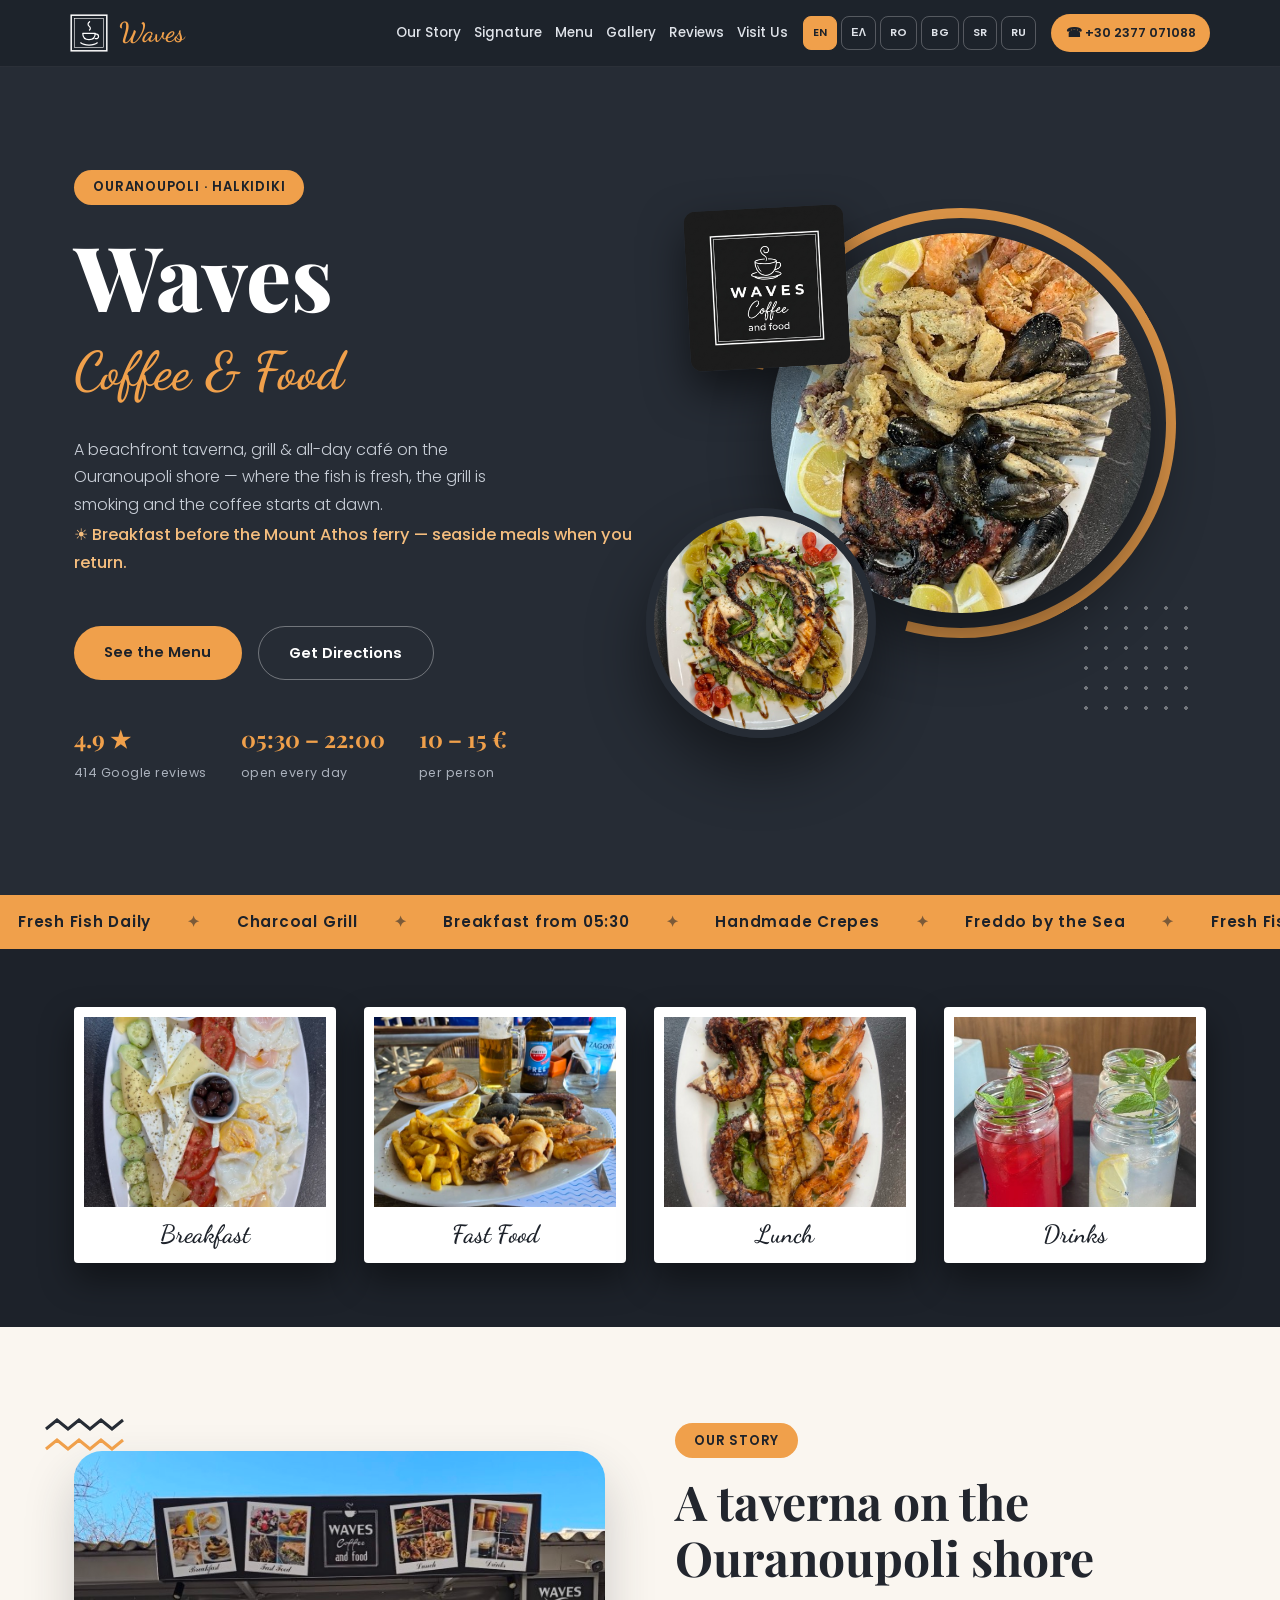
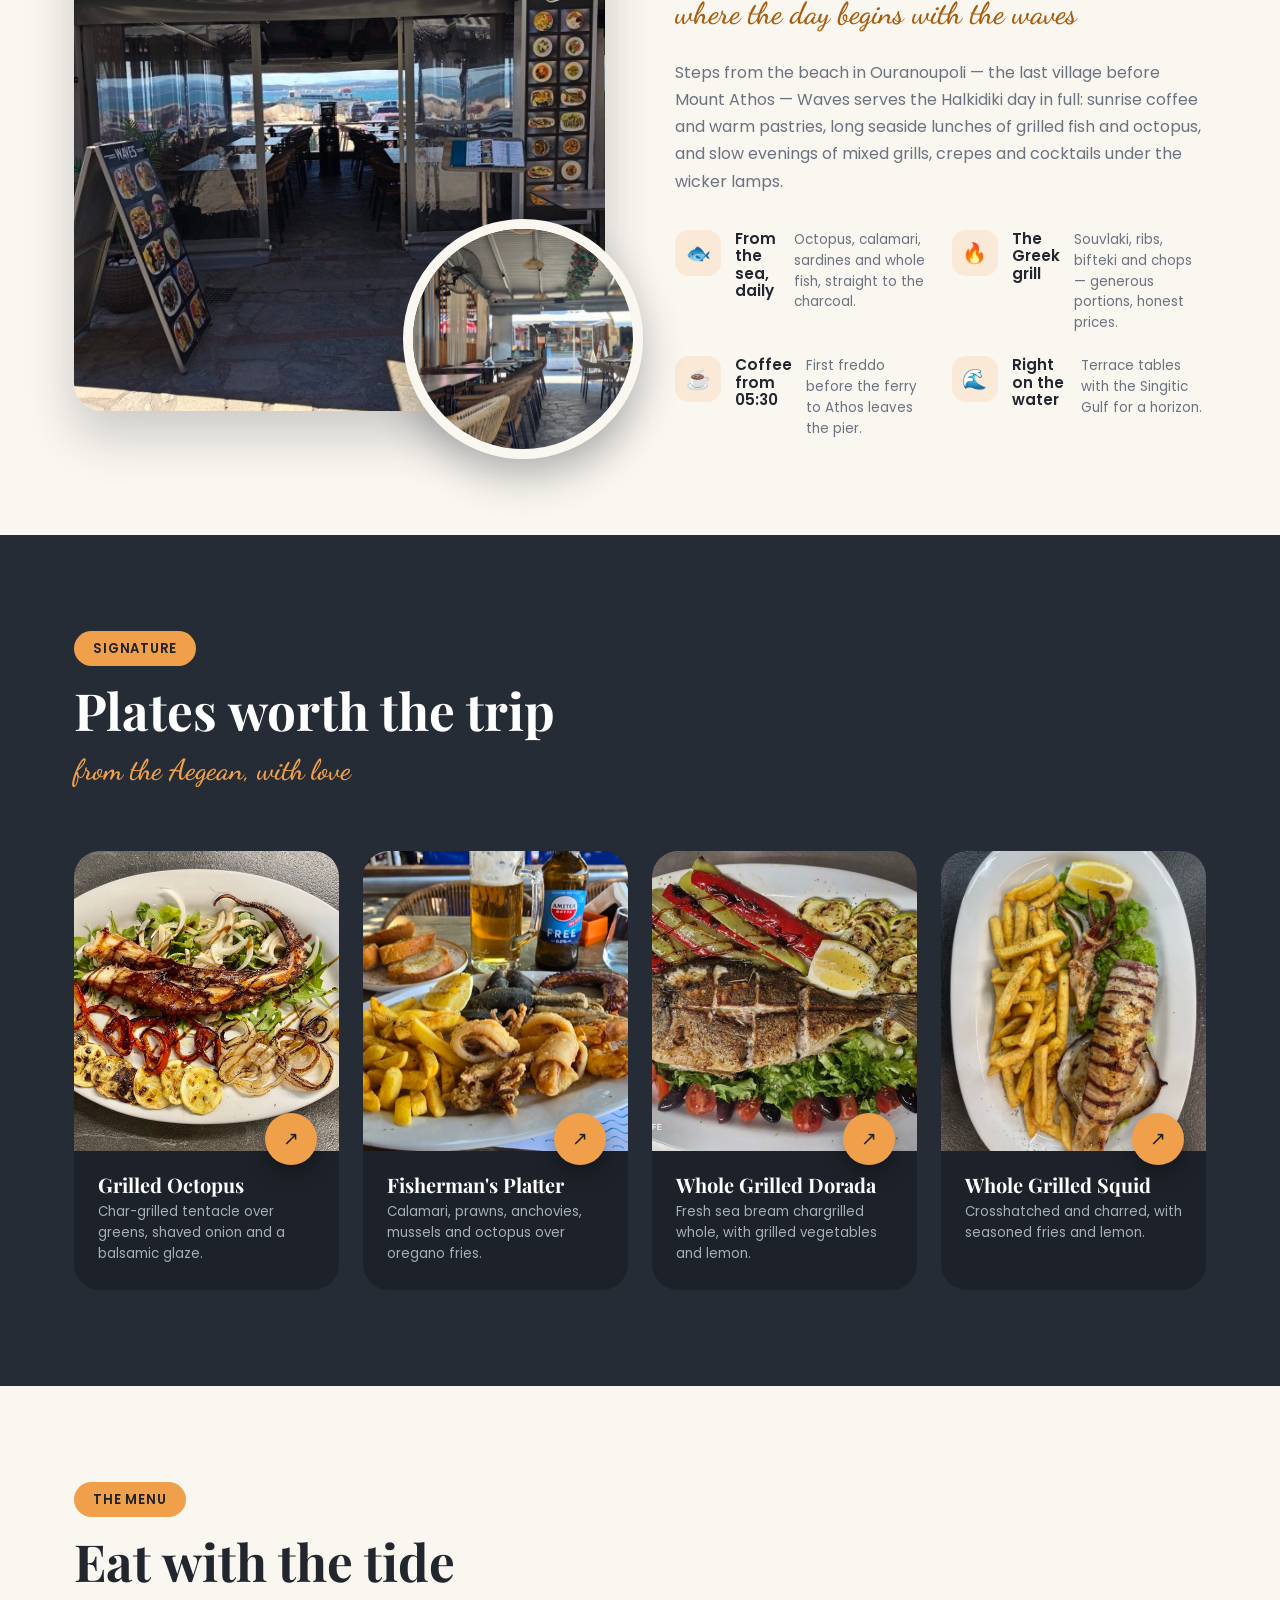
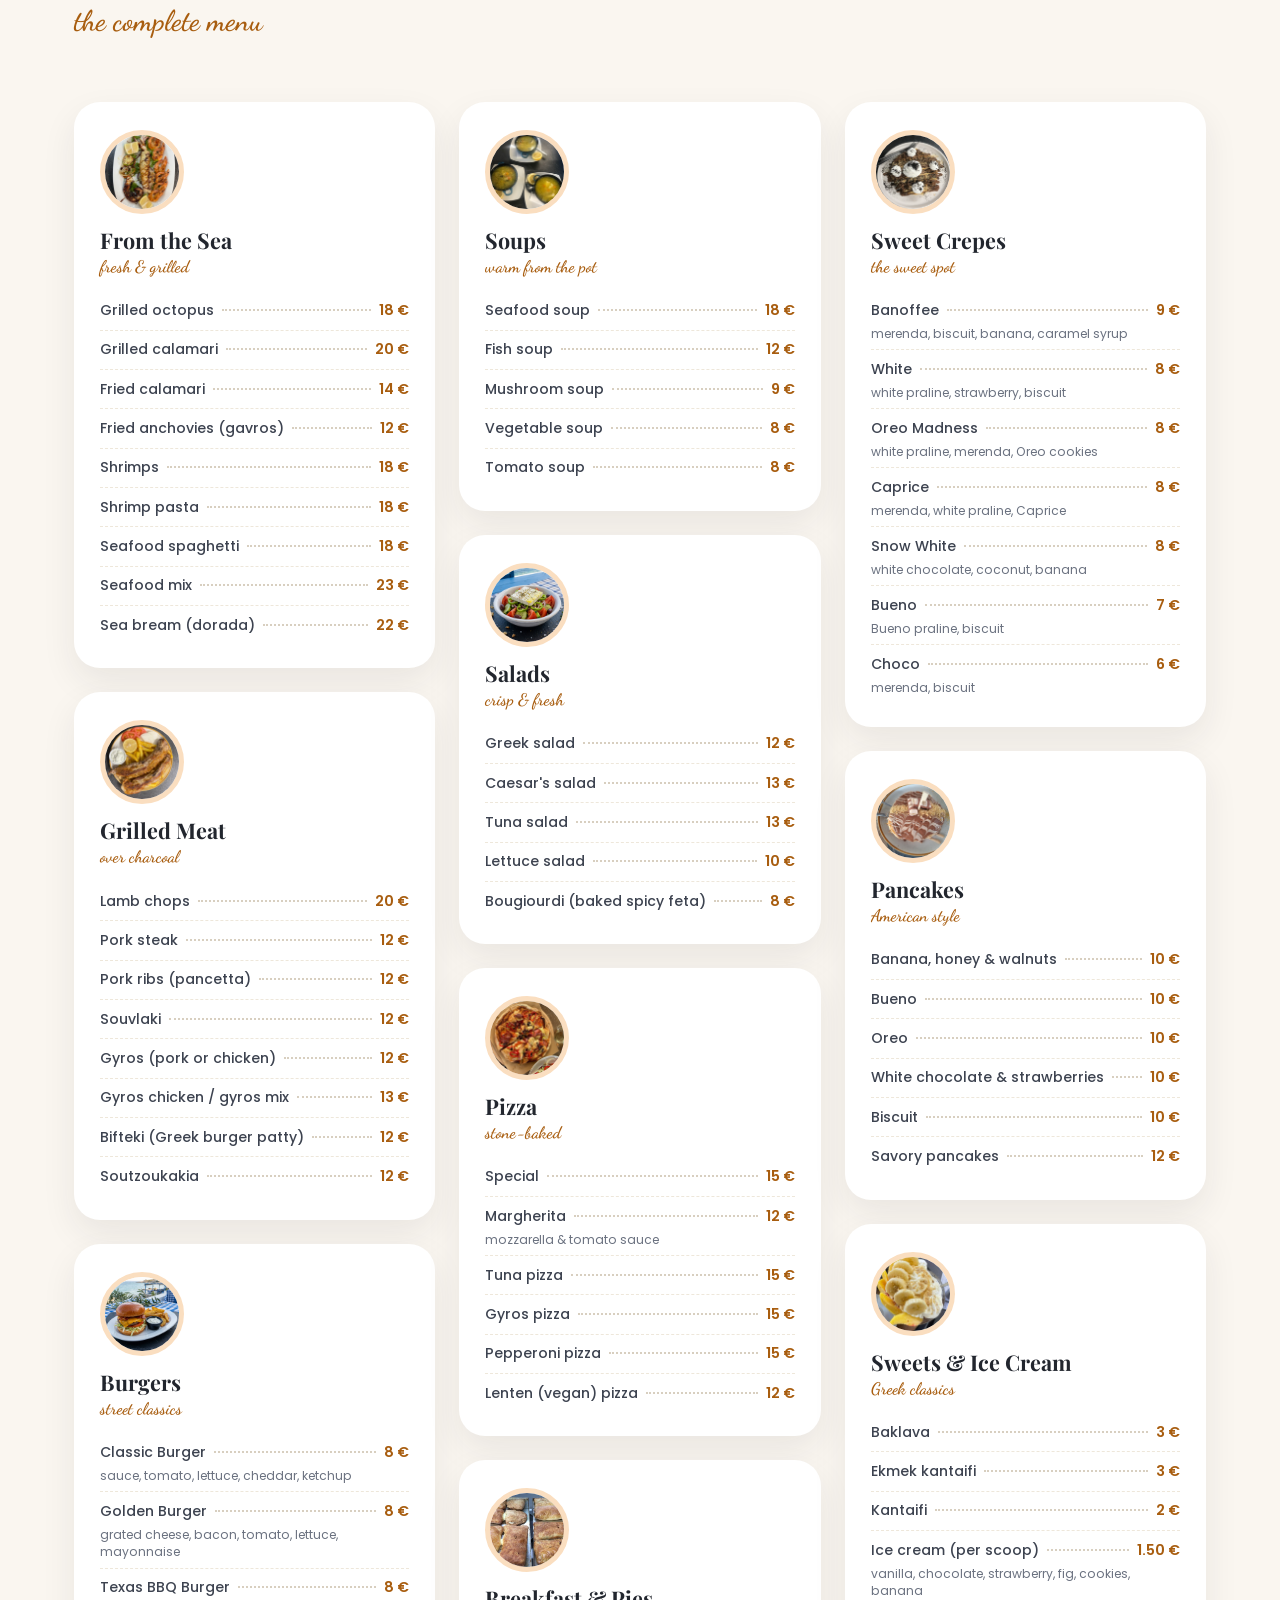
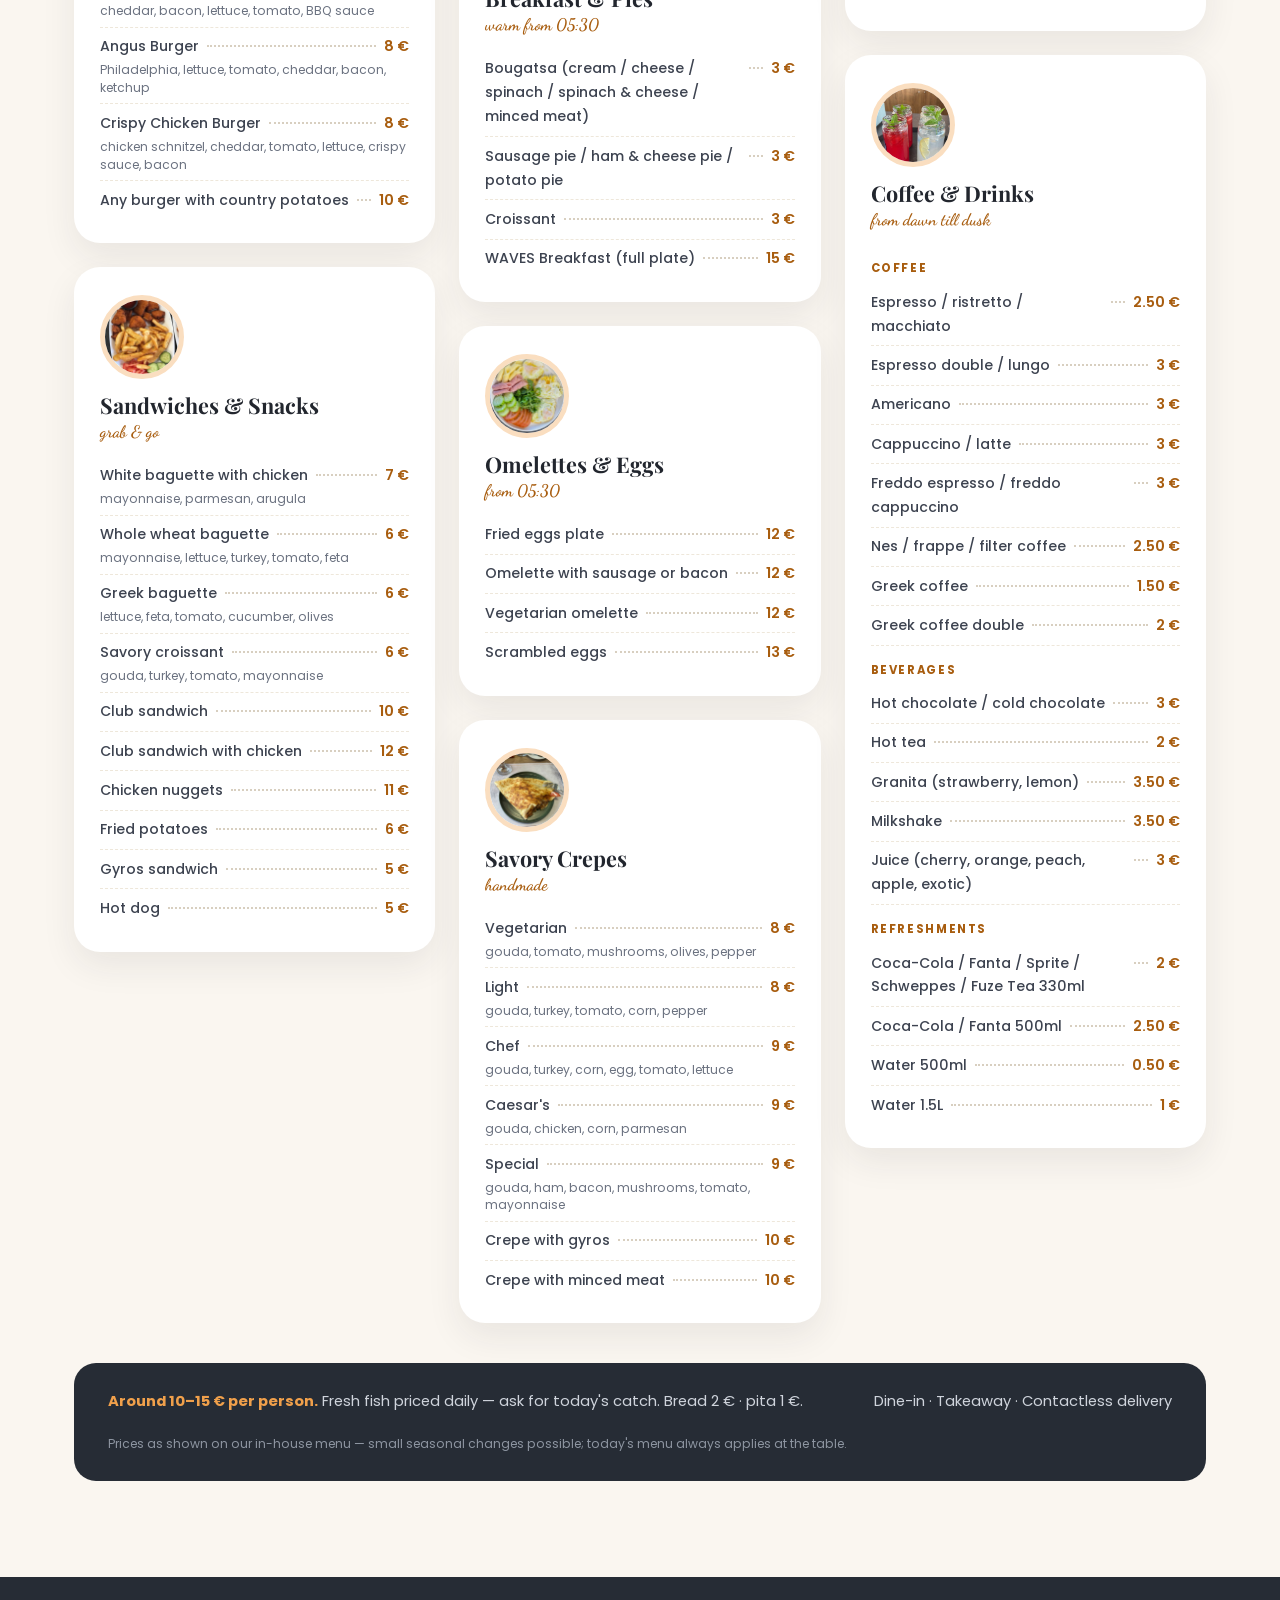
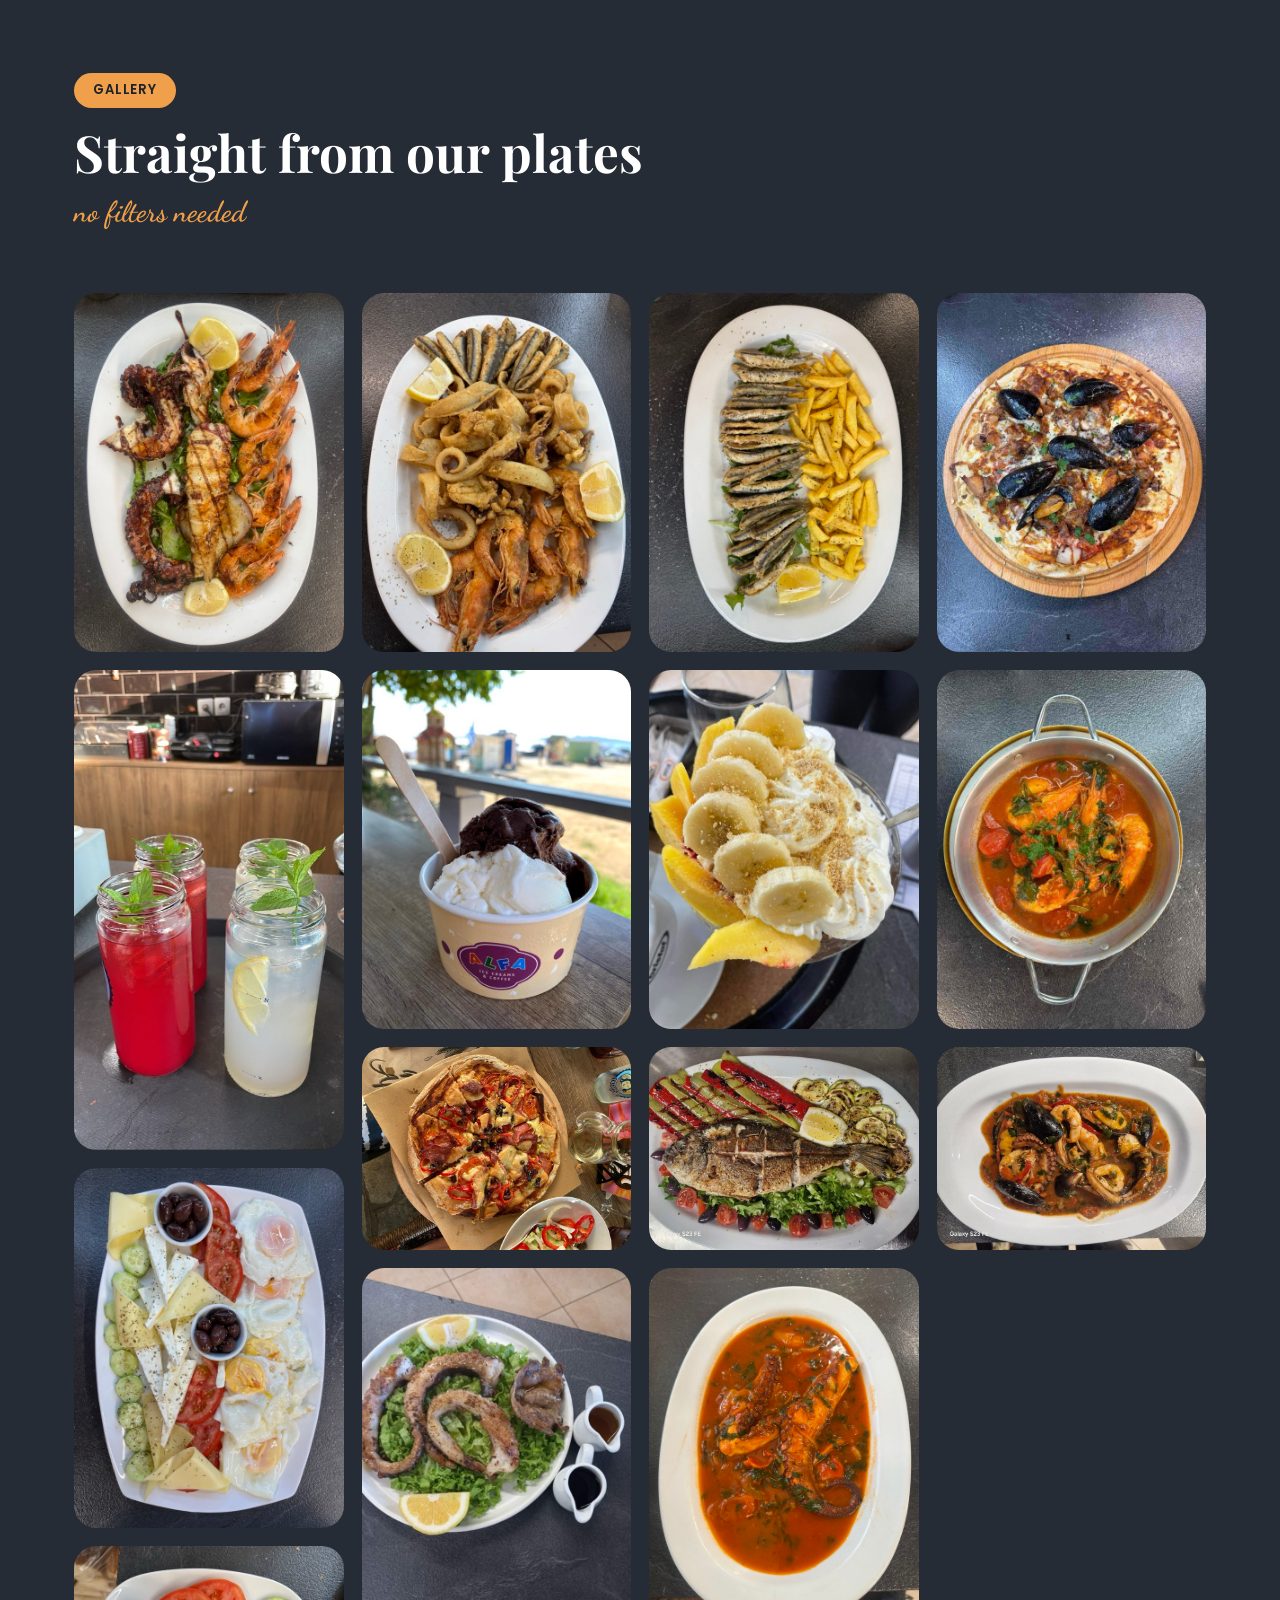
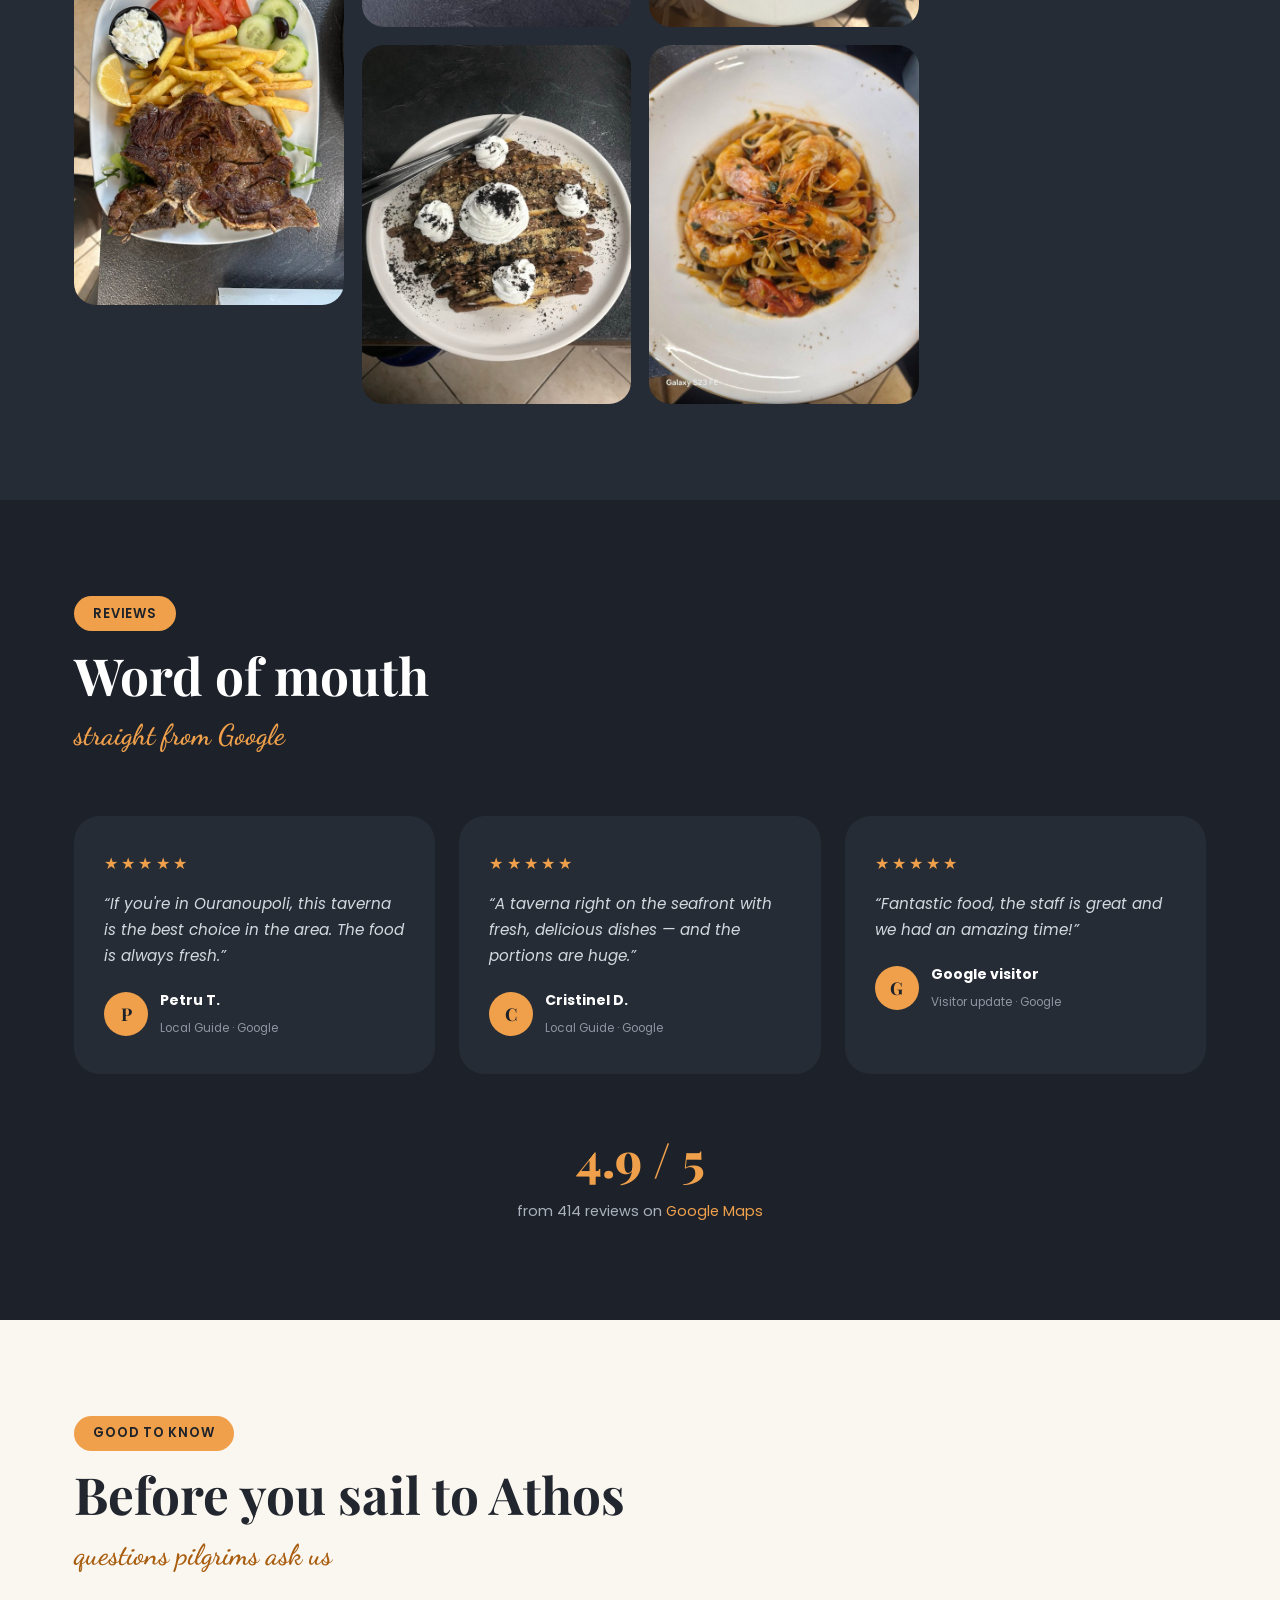
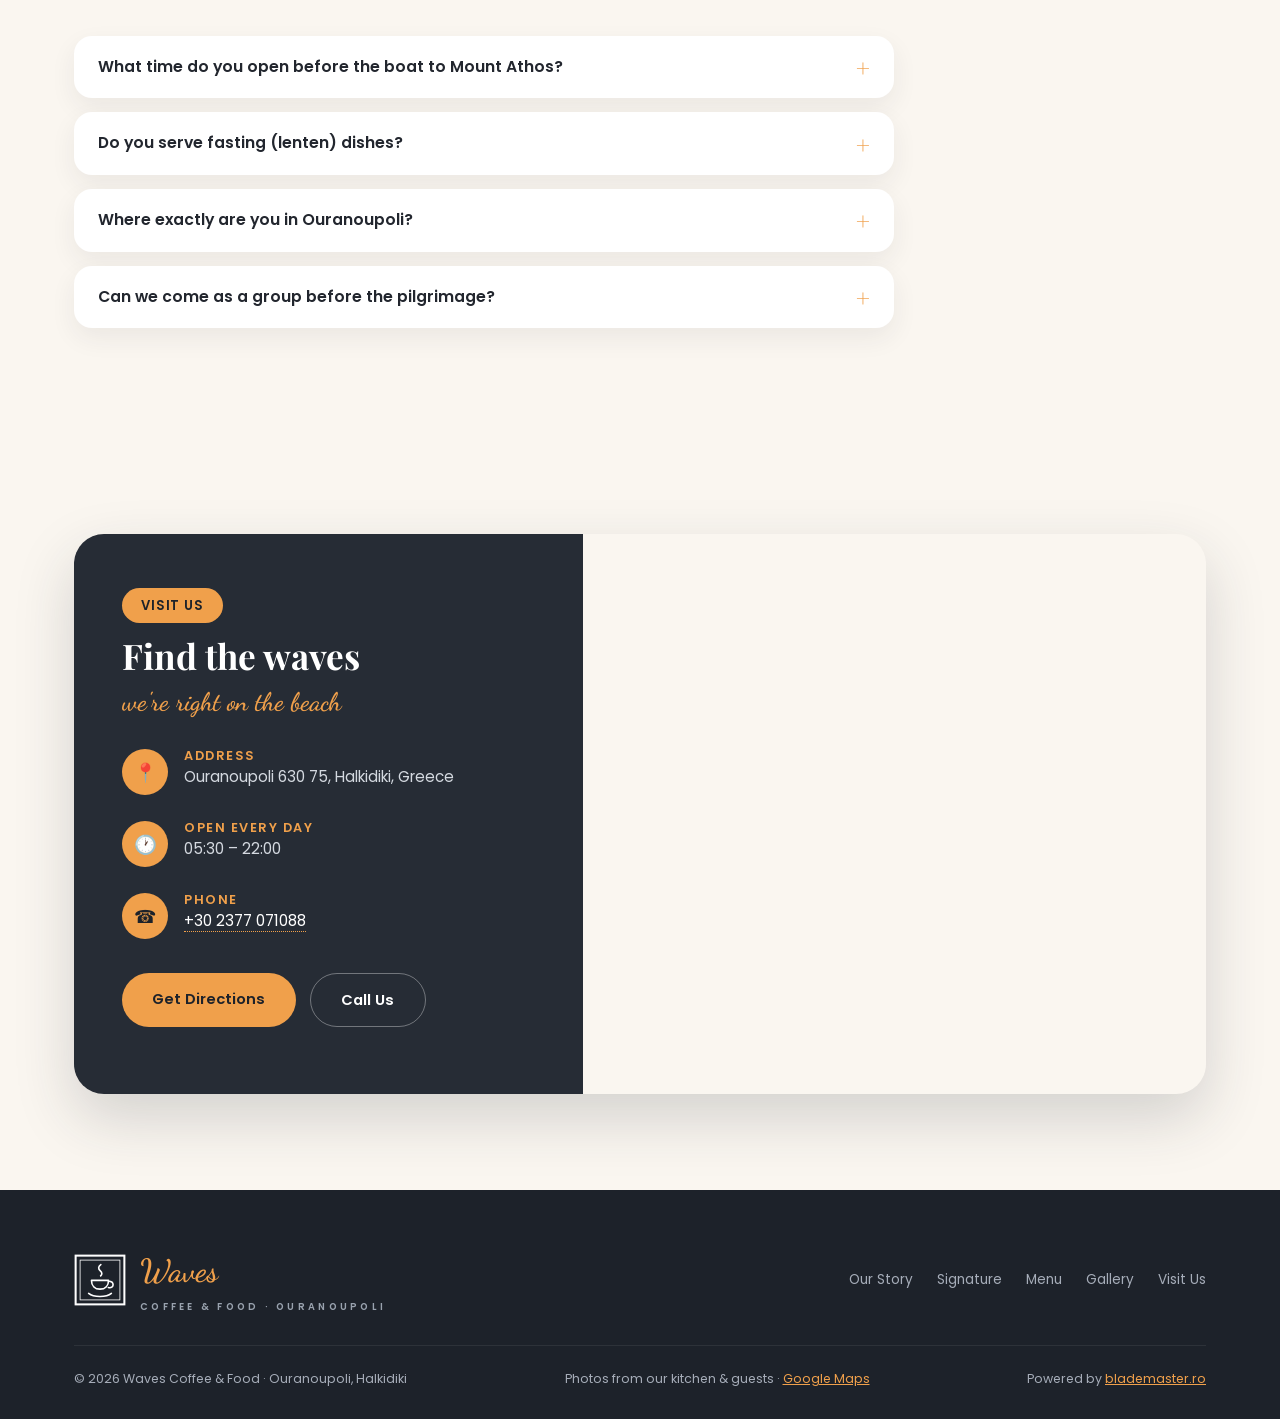
==== index.html @ 925ded1e "Every menu category now has a photo Real photos from the kitchen for Soups (clay pots), Breakfast & " ====
<!DOCTYPE html>
<html lang="en">
<head>
<meta charset="UTF-8">
<meta name="viewport" content="width=device-width, initial-scale=1.0">
<title>Waves Coffee &amp; Food — Ouranoupoli Restaurant by Mount Athos</title>
<meta name="description" id="meta-desc" content="Beachfront taverna &amp; café in Ouranoupoli, by the Mount Athos ferry. Fresh seafood, Greek grill, breakfast from 05:30. 4.9★ on Google.">
<link rel="canonical" id="canon" href="https://waveshalkidiki.vercel.app/">
<link rel="alternate" hreflang="en" href="https://waveshalkidiki.vercel.app/">
<link rel="alternate" hreflang="el" href="https://waveshalkidiki.vercel.app/el/">
<link rel="alternate" hreflang="ro" href="https://waveshalkidiki.vercel.app/ro/">
<link rel="alternate" hreflang="bg" href="https://waveshalkidiki.vercel.app/bg/">
<link rel="alternate" hreflang="sr-Latn" href="https://waveshalkidiki.vercel.app/sr/">
<link rel="alternate" hreflang="ru" href="https://waveshalkidiki.vercel.app/ru/">
<link rel="alternate" hreflang="x-default" href="https://waveshalkidiki.vercel.app/">
<meta property="og:title" id="og-title" content="Waves Coffee &amp; Food — Ouranoupoli Restaurant by Mount Athos">
<meta property="og:description" id="og-desc" content="Beachfront taverna &amp; café in Ouranoupoli, by the Mount Athos ferry. Fresh seafood, Greek grill, breakfast from 05:30. 4.9★ on Google.">
<meta property="og:image" content="https://waveshalkidiki.vercel.app/images/og-1200x630.jpg">
<meta property="og:image:width" content="1200">
<meta property="og:image:height" content="630">
<meta property="og:image:alt" content="Mixed seafood platter at Waves Coffee & Food">
<meta property="og:url" id="og-url" content="https://waveshalkidiki.vercel.app/">
<meta property="og:type" content="restaurant.restaurant">
<meta property="og:site_name" content="Waves Coffee &amp; Food">
<meta property="og:locale" id="og-locale" content="en_US">
<meta name="twitter:card" content="summary_large_image">
<meta name="theme-color" content="#262C35">
<link rel="icon" type="image/png" href="/favicon.png">
<link rel="apple-touch-icon" href="/apple-touch-icon.png">
<link rel="icon" type="image/svg+xml" href="data:image/svg+xml,%3Csvg xmlns='http://www.w3.org/2000/svg' viewBox='0 0 64 64'%3E%3Crect width='64' height='64' rx='12' fill='%23262C35'/%3E%3Crect x='6' y='6' width='52' height='52' fill='none' stroke='white' stroke-width='2.5'/%3E%3Cpath d='M33 15c-3 2.4-3 5-.6 7.2 2.2 1.9 2.2 3.9.4 5.8' stroke='white' stroke-width='2' fill='none' stroke-linecap='round'/%3E%3Cpath d='M22 32.5h20c0 6.5-4.2 10.3-10 10.3s-10-3.8-10-10.3z' fill='none' stroke='white' stroke-width='2'/%3E%3Cpath d='M42 33.5c3.4 0 5.3 1.7 5.3 4s-2 4.4-5.5 3.4' fill='none' stroke='white' stroke-width='2' stroke-linecap='round'/%3E%3Cpath d='M19 47.5c3 2.4 8.3 3.6 13 3.6s10-1.2 13-3.6' fill='none' stroke='white' stroke-width='2' stroke-linecap='round'/%3E%3C/svg%3E">
<link rel="preconnect" href="https://fonts.googleapis.com">
<link rel="preconnect" href="https://fonts.gstatic.com" crossorigin>
<link rel="preload" as="style" href="https://fonts.googleapis.com/css2?family=Playfair+Display:wght@600;700;800&family=Dancing+Script:wght@600;700&family=Poppins:wght@300;400;500;600;700&display=swap">
<link rel="stylesheet" href="https://fonts.googleapis.com/css2?family=Playfair+Display:wght@600;700;800&family=Dancing+Script:wght@600;700&family=Poppins:wght@300;400;500;600;700&display=swap" media="print" onload="this.media='all'">
<noscript><link rel="stylesheet" href="https://fonts.googleapis.com/css2?family=Playfair+Display:wght@600;700;800&family=Dancing+Script:wght@600;700&family=Poppins:wght@300;400;500;600;700&display=swap"></noscript>
<script type="application/ld+json" id="ld-restaurant">
{
  "@context": "https://schema.org",
  "@type": "Restaurant",
  "@id": "https://waveshalkidiki.vercel.app/#restaurant",
  "name": "Waves Coffee & Food",
  "url": "https://waveshalkidiki.vercel.app/",
  "image": "https://waveshalkidiki.vercel.app/images/facade.jpg",
  "servesCuisine": ["Greek", "Seafood", "Grill", "Café"],
  "priceRange": "€10–15",
  "telephone": "+302377071088",
  "address": {
    "@type": "PostalAddress",
    "addressLocality": "Ouranoupoli",
    "postalCode": "630 75",
    "addressRegion": "Halkidiki",
    "addressCountry": "GR"
  },
  "geo": { "@type": "GeoCoordinates", "latitude": 40.3255019, "longitude": 23.9797725 },
  "openingHoursSpecification": [{
    "@type": "OpeningHoursSpecification",
    "dayOfWeek": ["Monday","Tuesday","Wednesday","Thursday","Friday","Saturday","Sunday"],
    "opens": "05:30",
    "closes": "22:00"
  }],
  "hasMenu": "https://waveshalkidiki.vercel.app/#menu",
  "acceptsReservations": true,
  "sameAs": ["https://maps.app.goo.gl/TWM8Gz17om45NjVWA"]
}
</script>
<script type="application/ld+json" id="ld-faq">
{
  "@context": "https://schema.org",
  "@type": "FAQPage",
  "mainEntity": [
    {"@type":"Question","name":"What time do you open before the boat to Mount Athos?","acceptedAnswer":{"@type":"Answer","text":"We open at 05:30, every single day — coffee, warm pastries and a full breakfast before the first ferry leaves Ouranoupoli."}},
    {"@type":"Question","name":"Do you serve fasting (lenten) dishes?","acceptedAnswer":{"@type":"Answer","text":"Yes. Alongside fresh seafood, the menu includes lenten options — fasting pizza, vegetable soups and salads. Ask us for today's fasting dishes."}},
    {"@type":"Question","name":"Where exactly are you in Ouranoupoli?","acceptedAnswer":{"@type":"Answer","text":"Right on the beach, a short walk from the port where the boats leave for Mount Athos. Look for the Waves sign on the seafront."}},
    {"@type":"Question","name":"Can we come as a group before the pilgrimage?","acceptedAnswer":{"@type":"Answer","text":"Of course — call +30 2377 071088 and the table will be ready before your boat departs."}}
  ]
}
</script>
<style>
:root{
  --charcoal:#262C35;
  --charcoal-deep:#1D222A;
  --orange:#F0A04B;
  --orange-soft:#F5BE7E;
  --orange-deep:#A85D0F;
  --cream:#FAF6F0;
  --white:#FFFFFF;
  --ink:#22262E;
  --muted:#6B7280;
  --serif:'Playfair Display',serif;
  --script:'Dancing Script',cursive;
  --sans:'Poppins',sans-serif;
}
*{margin:0;padding:0;box-sizing:border-box}
html{scroll-behavior:smooth;scroll-padding-top:92px}
@media(prefers-reduced-motion:reduce){
  html{scroll-behavior:auto}
  .strip-track{animation:none!important}
  .reveal{opacity:1!important;transform:none!important;transition:none!important}
  .sig-card,.menu-card,.gal img,.btn{transition:none!important}
}
:focus-visible{outline:3px solid var(--orange);outline-offset:2px;border-radius:4px}
.sr-only{position:absolute;width:1px;height:1px;padding:0;margin:-1px;overflow:hidden;clip:rect(0 0 0 0);white-space:nowrap;border:0}
/* WCAG contrast on light backgrounds */
.fm-row .pr{color:var(--orange-deep)}
.fm-card .script,#menu .sec-head .script,#faq .sec-head .script,#story .script{color:var(--orange-deep)}
body{font-family:var(--sans);color:var(--ink);background:var(--cream);line-height:1.7;font-size:16px}
img{max-width:100%;display:block}
a{text-decoration:none;color:inherit}
h1,h2,h3{font-family:var(--serif);line-height:1.15}
.wrap{max-width:1180px;margin:0 auto;padding:0 24px}
.script{font-family:var(--script);color:var(--orange);font-weight:600}
.pill{display:inline-block;background:var(--orange);color:var(--charcoal-deep);font-weight:600;font-size:.82rem;letter-spacing:.06em;padding:.4rem 1.2rem;border-radius:999px}
.sec{padding:96px 0}
.sec-head{max-width:640px;margin-bottom:56px}
.sec-head h2{font-size:clamp(2.1rem,4.5vw,3.2rem);font-weight:700;margin:.9rem 0 .4rem}
.sec-head .script{font-size:clamp(1.5rem,3vw,2.1rem)}
.sec-head p{color:var(--muted)}
.reveal{opacity:0;transform:translateY(26px);transition:opacity .7s ease,transform .7s ease}
.reveal.on{opacity:1;transform:none}

/* ---------- nav ---------- */
nav{position:fixed;inset:0 0 auto 0;z-index:50;background:rgba(29,34,42,.86);backdrop-filter:blur(12px);border-bottom:1px solid rgba(255,255,255,.06)}
.nav-in{max-width:1180px;margin:0 auto;padding:14px 20px;display:flex;align-items:center;gap:15px}
.logo{display:flex;align-items:center;gap:11px;color:#fff}
.logo .badge{flex:none}
.logo .script{font-size:1.7rem;line-height:1}
.logo small{display:none}
.nav-links{display:flex;gap:13px;margin-left:auto}
.nav-links a{color:#dfe3e9;font-size:.84rem;font-weight:500;transition:color .2s}
.nav-links a:hover{color:var(--orange)}
.lang-sw{display:flex;gap:4px;flex-wrap:wrap}
.lang-sw-more{display:none}
.lang-sw button{background:none;border:1px solid rgba(255,255,255,.25);color:#dfe3e9;font:600 .68rem var(--sans);letter-spacing:.03em;padding:.5rem .55rem;border-radius:8px;cursor:pointer;transition:all .2s}
.lang-sw button:hover{border-color:var(--orange);color:var(--orange)}
.lang-sw button.on{background:var(--orange);color:var(--charcoal-deep);border-color:var(--orange)}
.nav-call{background:var(--orange);color:var(--charcoal-deep);font-weight:600;font-size:.8rem;padding:.5rem .9rem;border-radius:999px;white-space:nowrap;transition:background .2s}
.nav-call:hover{background:var(--orange-soft)}
.burger{display:none;background:none;border:0;cursor:pointer;padding:6px}
.burger span{display:block;width:24px;height:2px;background:#fff;margin:5px 0;border-radius:2px}

/* ---------- hero ---------- */
.hero{background:var(--charcoal);color:#fff;position:relative;overflow:hidden;padding:170px 0 110px}
.hero-in{display:grid;grid-template-columns:1.05fr .95fr;gap:48px;align-items:center}
.hero .kicker{background:var(--orange);color:var(--charcoal-deep)}
.hero h1{font-size:clamp(3.4rem,8vw,5.6rem);font-weight:800;color:#fff;margin:1.1rem 0 0}
.hero .script-line{font-size:clamp(2.1rem,4.5vw,3.3rem);margin:.1rem 0 1.2rem}
.hero p.lead{color:#c9cfd8;max-width:460px;font-weight:300}
.hero-cta{display:flex;gap:16px;margin:2rem 0 2.4rem;flex-wrap:wrap}
.btn{display:inline-block;padding:.85rem 1.9rem;border-radius:999px;font-weight:600;font-size:.92rem;transition:transform .2s,background .2s}
.btn:hover{transform:translateY(-2px)}
.btn-orange{background:var(--orange);color:var(--charcoal-deep)}
.btn-orange:hover{background:var(--orange-soft)}
.btn-ghost{border:1.5px solid rgba(255,255,255,.35);color:#fff}
.btn-ghost:hover{border-color:var(--orange);color:var(--orange)}
.hero-stats{display:flex;gap:34px;flex-wrap:wrap}
.hero-stats div strong{display:block;font-family:var(--serif);font-size:1.45rem;color:var(--orange)}
.hero-stats div span{font-size:.78rem;color:#aab1bc;letter-spacing:.04em}
.hero-art{position:relative;height:560px}
.ring{position:absolute;border-radius:50%;border:10px solid var(--orange)}
.ring-1{width:430px;height:430px;top:10px;right:30px;border-color:rgba(240,160,75,.9);border-left-color:transparent;transform:rotate(-30deg)}
.circle-img{position:absolute;border-radius:50%;overflow:hidden;box-shadow:0 30px 60px rgba(0,0,0,.45)}
.circle-img img{width:100%;height:100%;object-fit:cover}
.ci-1{width:380px;height:380px;top:35px;right:55px}
.ci-2{width:230px;height:230px;bottom:20px;right:330px;border:8px solid var(--charcoal)}
.signboard{position:absolute;left:-4px;top:10px;width:160px;height:auto;border-radius:12px;box-shadow:0 20px 44px rgba(0,0,0,.55);transform:rotate(-3deg)}
.dots{position:absolute;width:120px;height:120px;background-image:radial-gradient(rgba(255,255,255,.35) 2px,transparent 2px);background-size:20px 20px;right:10px;bottom:40px}

/* ---------- polaroid band (like the physical signboard) ---------- */
.polas{background:var(--charcoal-deep);padding:58px 0 64px}
.pol-row{display:grid;grid-template-columns:repeat(4,1fr);gap:28px}
.pol{background:#fff;padding:10px 10px 4px;border-radius:4px;box-shadow:0 16px 34px rgba(0,0,0,.45);transform:rotate(var(--r,0deg));transition:transform .3s;margin:0}
.pol:hover{transform:rotate(0deg) scale(1.04)}
.pol img{width:100%;height:190px;object-fit:cover;display:block}
.pol figcaption{text-align:center;font-family:var(--script);color:#1D222A;font-size:1.55rem;font-weight:600;padding:6px 0 4px}

/* ---------- marquee ---------- */
.strip{background:var(--orange);color:var(--charcoal-deep);overflow:hidden;padding:14px 0}
.strip-track{display:flex;gap:0;width:max-content;animation:slide 30s linear infinite}
.strip span{font-weight:600;font-size:.95rem;letter-spacing:.05em;white-space:nowrap;padding:0 18px}
.strip .sep{opacity:.55}
@keyframes slide{to{transform:translateX(-50%)}}

/* ---------- story ---------- */
.story-grid{display:grid;grid-template-columns:1fr 1fr;gap:70px;align-items:center}
.story-art{position:relative}
.story-art .main{border-radius:28px;overflow:hidden;box-shadow:0 24px 50px rgba(38,44,53,.22)}
.story-art .main img{width:100%;height:560px;object-fit:cover}
.story-art .float{position:absolute;right:-38px;bottom:-48px;width:240px;height:240px;border-radius:50%;overflow:hidden;border:10px solid var(--cream);box-shadow:0 18px 40px rgba(38,44,53,.3)}
.story-art .float img{width:100%;height:100%;object-fit:cover}
.zig{position:absolute;top:-34px;left:-30px}
.feat{display:grid;grid-template-columns:1fr 1fr;gap:22px;margin-top:2.2rem}
.feat div{display:flex;gap:14px;align-items:flex-start}
.feat .ic{flex:none;width:46px;height:46px;border-radius:14px;background:rgba(240,160,75,.16);display:grid;place-items:center;font-size:1.25rem}
.feat h3{font-family:var(--sans);font-size:.95rem;font-weight:600}
.feat p{font-size:.84rem;color:var(--muted);line-height:1.55}

/* ---------- signature ---------- */
.dark{background:var(--charcoal);color:#fff}
.dark .sec-head p{color:#aab1bc}
.sig-grid{display:grid;grid-template-columns:repeat(4,1fr);gap:24px}
.sig-card{background:var(--charcoal-deep);border-radius:26px;overflow:hidden;position:relative;transition:transform .3s}
.sig-card:hover{transform:translateY(-8px)}
.sig-card img{height:300px;width:100%;object-fit:cover}
.sig-body{padding:22px 24px 26px}
.sig-body h3{font-size:1.25rem;color:#fff;margin-bottom:.4rem}
.sig-body p{font-size:.83rem;color:#a7aeb9;line-height:1.55}
.sig-arrow{position:absolute;top:262px;right:22px;width:52px;height:52px;border-radius:50%;background:var(--orange);display:grid;place-items:center;color:var(--charcoal-deep);font-size:1.2rem;box-shadow:0 8px 20px rgba(0,0,0,.35)}

/* ---------- menu ---------- */
.menu-grid{display:grid;grid-template-columns:repeat(4,1fr);gap:24px}
.menu-card{background:#fff;border-radius:26px;padding:30px 26px;box-shadow:0 14px 34px rgba(38,44,53,.08);transition:transform .3s}
.menu-card:hover{transform:translateY(-6px)}
.menu-card .mc-img{width:96px;height:96px;border-radius:50%;overflow:hidden;border:5px solid rgba(240,160,75,.35);margin-bottom:18px}
.menu-card .mc-img img{width:100%;height:100%;object-fit:cover}
.menu-card h3{font-size:1.3rem;margin-bottom:2px}
.menu-card .script{font-size:1.05rem;display:block;margin-bottom:14px}
.menu-card ul{list-style:none}
.menu-card li{font-size:.86rem;padding:.42rem 0;border-bottom:1px dashed #e8e0d4;display:flex;justify-content:space-between;gap:10px;color:#3d4350}
.menu-card li:last-child{border-bottom:0}
.menu-card li b{font-weight:600;color:var(--orange);white-space:nowrap}
.menu-note{margin-top:40px;background:var(--charcoal);color:#fff;border-radius:22px;padding:26px 34px;display:flex;justify-content:space-between;align-items:center;gap:20px;flex-wrap:wrap}
.menu-note p{font-size:.92rem;color:#cfd4dc}
.menu-note p b{color:var(--orange)}
.menu-note .fine{font-size:.76rem;color:#8d95a1;width:100%}

/* ---------- full menu ---------- */
.fullmenu{columns:3;column-gap:24px}
.fm-card{background:#fff;border-radius:26px;padding:28px 26px 24px;box-shadow:0 14px 34px rgba(38,44,53,.08);break-inside:avoid;margin:0 0 24px}
.fm-card .mc-img{width:84px;height:84px;border-radius:50%;overflow:hidden;border:5px solid rgba(240,160,75,.35);margin-bottom:14px}
.fm-card .mc-img img{width:100%;height:100%;object-fit:cover}
.fm-card h3{font-size:1.35rem;margin-bottom:0}
.fm-t{all:unset;box-sizing:border-box;font:inherit;color:inherit;width:100%;display:flex;justify-content:space-between;align-items:center;gap:10px}
.fm-t:focus-visible{outline:3px solid var(--orange-deep);outline-offset:2px;border-radius:4px}
.fm-card .script{font-size:1.05rem;display:block;margin-bottom:10px}
.fm-card ul{list-style:none}
.fm-card li{padding:.42rem 0;border-bottom:1px dashed #eee7da}
.fm-card li:last-child{border-bottom:0}
.fm-row{display:flex;align-items:baseline;gap:8px}
.fm-row .nm{font-size:.88rem;color:#3d4350;font-weight:500}
.fm-row .ld{flex:1;border-bottom:2px dotted #d8cfc0;transform:translateY(-4px);min-width:14px}
.fm-row .pr{font-weight:600;color:var(--orange-deep);font-size:.9rem;white-space:nowrap}
.fm-desc{font-size:.76rem;color:var(--muted);line-height:1.45;margin-top:2px}
li.fm-hdr{font-family:var(--sans);font-size:.72rem;font-weight:700;letter-spacing:.14em;text-transform:uppercase;color:var(--orange-deep);padding:.95rem 0 .25rem;border-bottom:0}

/* ---------- gallery ---------- */
.gal{columns:4;column-gap:18px}
.gal figure{margin:0 0 18px;border-radius:22px;overflow:hidden;position:relative;break-inside:avoid}
.gal img{width:100%;height:auto;transition:transform .5s}
.gal figure:hover img{transform:scale(1.05)}
.gal figcaption{position:absolute;inset:auto 0 0 0;padding:30px 16px 12px;font-size:.78rem;font-weight:500;color:#fff;background:linear-gradient(transparent,rgba(29,34,42,.85));opacity:0;transition:opacity .3s}
.gal figure:hover figcaption{opacity:1}

/* ---------- reviews ---------- */
.rev-grid{display:grid;grid-template-columns:repeat(3,1fr);gap:24px}
.rev-card{background:var(--charcoal);border-radius:26px;padding:34px 30px;position:relative}
.rev-card .stars{color:var(--orange);letter-spacing:.2em;font-size:1rem;margin-bottom:14px}
.rev-card p{font-size:.95rem;color:#d4d9e0;font-style:italic;margin-bottom:20px}
.rev-card footer{display:flex;align-items:center;gap:12px}
.rev-card .avatar{width:44px;height:44px;border-radius:50%;background:var(--orange);color:var(--charcoal-deep);display:grid;place-items:center;font-weight:700;font-family:var(--serif);font-size:1.1rem}
.rev-card footer b{display:block;font-size:.88rem;color:#fff}
.rev-card footer span{font-size:.74rem;color:#8d95a1}
.rev-badge{margin-top:44px;text-align:center}
.rev-badge .big{font-family:var(--serif);font-size:3rem;color:var(--orange);font-weight:800}
.rev-badge p{color:#aab1bc;font-size:.9rem}

/* ---------- visit ---------- */
.visit-grid{display:grid;grid-template-columns:.9fr 1.1fr;gap:0;border-radius:30px;overflow:hidden;box-shadow:0 24px 60px rgba(38,44,53,.18)}
.visit-info{background:var(--charcoal);color:#fff;padding:54px 48px}
.visit-info h2{color:#fff;font-size:2.2rem;margin:.8rem 0 .2rem}
.visit-info .script{font-size:1.6rem}
.v-row{display:flex;gap:16px;align-items:flex-start;margin-top:26px}
.v-row .ic{flex:none;width:46px;height:46px;border-radius:50%;background:var(--orange);color:var(--charcoal-deep);display:grid;place-items:center;font-size:1.15rem}
.v-row h3{font-family:var(--sans);font-size:.8rem;letter-spacing:.12em;color:var(--orange);font-weight:600;text-transform:uppercase}
.v-row p{color:#d4d9e0;font-size:.95rem}
.v-row a{color:#fff;border-bottom:1px dotted var(--orange)}
.visit-cta{display:flex;gap:14px;margin-top:34px;flex-wrap:wrap}
.visit-map iframe{width:100%;height:100%;min-height:560px;border:0;display:block;filter:saturate(.9)}

/* ---------- footer ---------- */
footer.site{background:var(--charcoal-deep);color:#a6adb9;padding:54px 0 30px}
.foot-grid{display:flex;justify-content:space-between;gap:30px;align-items:center;flex-wrap:wrap;border-bottom:1px solid rgba(255,255,255,.07);padding-bottom:30px;margin-bottom:22px}
.foot-logo .script{font-size:2rem}
.foot-logo small{display:block;font-size:.6rem;letter-spacing:.34em;color:#99a2ae;font-weight:600}
.foot-nav{display:flex;gap:24px;flex-wrap:wrap}
.foot-nav a{font-size:.85rem;transition:color .2s}
.foot-nav a:hover{color:var(--orange)}
.foot-base{display:flex;justify-content:space-between;gap:16px;flex-wrap:wrap;font-size:.78rem}
.foot-base a{color:var(--orange);text-decoration:underline}

/* ---------- faq ---------- */
.faq-list{max-width:820px}
.faq-list details{background:#fff;border-radius:18px;box-shadow:0 10px 26px rgba(38,44,53,.07);margin-bottom:14px;overflow:hidden}
.faq-list summary{cursor:pointer;list-style:none;display:flex;justify-content:space-between;align-items:center;gap:16px;padding:18px 24px;font-weight:600;font-size:.98rem}
.faq-list summary::-webkit-details-marker{display:none}
.faq-list summary::after{content:'+';font-family:var(--serif);font-size:1.5rem;color:var(--orange);flex:none;line-height:1}
.faq-list details[open] summary::after{content:'–'}
.faq-list details p{padding:0 24px 20px;color:var(--muted);font-size:.92rem}
.hero .tagline{display:inline-block;margin:.2rem 0 1.1rem;font-weight:500;color:var(--orange-soft);font-size:1.02rem}

/* ---------- responsive ---------- */
@media(max-width:1020px){
  .hero-in{grid-template-columns:1fr}
  .hero-art{width:100%;height:480px;max-width:520px;margin:0 auto}
  .ring-1{width:360px;height:360px;right:20px}
  .ci-1{width:320px;height:320px;right:40px}
  .ci-2{width:190px;height:190px;right:290px}
  .sig-grid,.menu-grid{grid-template-columns:repeat(2,1fr)}
  .fullmenu{columns:2}
  .gal{columns:3}
  .story-grid{grid-template-columns:1fr;gap:80px}
  .story-art .float{right:0}
  .pol-row{grid-template-columns:repeat(2,1fr)}
  .rev-grid{grid-template-columns:1fr;max-width:560px;margin:0 auto}
  .visit-grid{grid-template-columns:1fr}
  .visit-map iframe{min-height:380px}
}
@media(max-width:1180px){
  .nav-links,.nav-call{display:none}
  .burger{display:block;padding:12px}
  nav.open .nav-links{display:flex;position:absolute;top:100%;left:0;right:0;background:var(--charcoal-deep);flex-direction:column;padding:18px 24px;gap:16px}
  .lang-sw{margin-left:auto}
}
@media(max-width:640px){
  .sec{padding:64px 0}
  .fm-t{cursor:pointer}
  .fm-t::after{content:'+';font-family:var(--serif);color:var(--orange-deep);font-size:1.5rem;line-height:1;flex:none}
  .fm-card.open .fm-t::after{content:'–'}
  .fm-card ul{display:none}
  .fm-card.open ul{display:block}
  .nav-in{gap:12px}
  .logo small{display:none}
  .lang-sw{margin-left:auto}
  .nav-in > .lang-sw button{display:none}
  .nav-in > .lang-sw button[data-lang="en"],.nav-in > .lang-sw button[data-lang="ro"]{display:inline-block}
  nav.open .nav-links .lang-sw-more{display:flex;flex-wrap:wrap;margin-top:6px}
  .hero{padding-top:130px}
  .hero-art{height:400px;max-width:340px}
  .ring-1{width:280px;height:280px;top:0;left:50%;right:auto;margin-left:-140px}
  .ci-1{width:250px;height:250px;top:20px;left:50%;right:auto;margin-left:-125px}
  .ci-2{width:150px;height:150px;right:auto;left:6px;bottom:6px}
  .signboard{left:auto;right:0;top:auto;bottom:14px;width:112px}
  .pol-row{gap:14px}
  .pol img{height:128px}
  .pol figcaption{font-size:1.2rem}
  .dots{display:none}
  .sig-grid,.menu-grid,.feat{grid-template-columns:1fr}
  .fullmenu{columns:1}
  .gal{columns:2;column-gap:12px}
  .story-art .float{right:-6px;width:180px;height:180px}
  .visit-info{padding:40px 28px}
}
</style>
</head>
<body>

<nav id="nav">
  <div class="nav-in">
    <a class="logo" href="#top">
      <svg class="badge" width="38" height="38" viewBox="0 0 64 64" fill="none" aria-hidden="true">
        <rect x="2" y="2" width="60" height="60" stroke="#fff" stroke-width="2.5"/>
        <rect x="7.5" y="7.5" width="49" height="49" stroke="#fff" stroke-width="1"/>
        <path d="M33 13c-3.4 2.6-3.4 5.4-.6 7.8 2.4 2 2.4 4.2.4 6.2" stroke="#fff" stroke-width="2" stroke-linecap="round"/>
        <path d="M21.5 32.5h21c0 6.8-4.4 10.8-10.5 10.8s-10.5-4-10.5-10.8z" stroke="#fff" stroke-width="2" stroke-linejoin="round"/>
        <path d="M42.5 33.5c3.6 0 5.6 1.8 5.6 4.2s-2.2 4.6-5.8 3.6" stroke="#fff" stroke-width="2" stroke-linecap="round"/>
        <path d="M18 48.5c3.2 2.6 8.8 3.8 14 3.8s10.8-1.2 14-3.8" stroke="#fff" stroke-width="2" stroke-linecap="round"/>
      </svg>
      <span class="script">Waves</span>
      <small>COFFEE &amp; FOOD</small>
    </a>
    <div class="nav-links" id="navlinks">
      <a href="#story" data-i18n="nav_story">Our Story</a>
      <a href="#signature" data-i18n="nav_sig">Signature</a>
      <a href="#menu" data-i18n="nav_menu">Menu</a>
      <a href="#gallery" data-i18n="nav_gal">Gallery</a>
      <a href="#reviews" data-i18n="nav_rev">Reviews</a>
      <a href="#visit" data-i18n="nav_visit">Visit Us</a>
      <div class="lang-sw lang-sw-more" role="group" aria-label="More languages">
        <button data-lang="el" aria-pressed="false">ΕΛ</button>
        <button data-lang="bg" aria-pressed="false">BG</button>
        <button data-lang="sr" aria-pressed="false">SR</button>
        <button data-lang="ru" aria-pressed="false">RU</button>
      </div>
    </div>
    <div class="lang-sw" id="langsw" role="group" aria-label="Language">
      <button data-lang="en" aria-pressed="false">EN</button>
      <button data-lang="el" aria-pressed="false">ΕΛ</button>
      <button data-lang="ro" aria-pressed="false">RO</button>
      <button data-lang="bg" aria-pressed="false">BG</button>
      <button data-lang="sr" aria-pressed="false">SR</button>
      <button data-lang="ru" aria-pressed="false">RU</button>
    </div>
    <a class="nav-call" href="tel:+302377071088">☎ +30 2377 071088</a>
    <button class="burger" id="burger" aria-label="Menu" aria-expanded="false" aria-controls="navlinks"><span></span><span></span><span></span></button>
  </div>
</nav>

<header class="hero" id="top">
  <div class="wrap hero-in">
    <div>
      <span class="pill kicker" data-i18n="kicker">OURANOUPOLI · HALKIDIKI</span>
      <h1>Waves<span class="sr-only" data-i18n="h1_tail"> — Coffee &amp; Food, beachfront restaurant in Ouranoupoli, near Mount Athos</span></h1>
      <div class="script script-line">Coffee &amp; Food</div>
      <p class="lead" data-i18n="lead">A beachfront taverna, grill &amp; all-day café on the Ouranoupoli shore — where the fish is fresh, the grill is smoking and the coffee starts at dawn.</p>
      <span class="tagline" data-i18n="tagline">☀ Breakfast before the Mount Athos ferry — seaside meals when you return.</span>
      <div class="hero-cta">
        <a class="btn btn-orange" href="#menu" data-i18n="cta_menu">See the Menu</a>
        <a class="btn btn-ghost" href="https://maps.app.goo.gl/TWM8Gz17om45NjVWA" target="_blank" rel="noopener" data-i18n="cta_dir">Get Directions</a>
      </div>
      <div class="hero-stats">
        <div><strong>4.9 ★</strong><span data-i18n="st_rev">414 Google reviews</span></div>
        <div><strong>05:30 – 22:00</strong><span data-i18n="st_open">open every day</span></div>
        <div><strong>10 – 15 €</strong><span data-i18n="st_pp">per person</span></div>
      </div>
    </div>
    <div class="hero-art">
      <div class="ring ring-1"></div>
      <div class="circle-img ci-1"><img src="/images/seafood-platter-800.jpg" srcset="/images/seafood-platter-800.jpg 600w" sizes="380px" width="600" height="800" fetchpriority="high" alt="Mixed seafood platter — shrimp, calamari, mussels and grilled octopus"></div>
      <div class="circle-img ci-2"><img src="/images/octopus-balsamic-800.jpg" sizes="230px" width="600" height="800" alt="Char-grilled octopus with balsamic glaze"></div>
      <img class="signboard" src="/images/brand/waves-sign.png" alt="Waves Coffee and Food — the signboard logo" width="600" height="600" loading="lazy">
      <div class="dots"></div>
    </div>
  </div>
</header>

<div class="strip" aria-hidden="true">
  <div class="strip-track" id="strip-track"><span>Fresh Fish Daily</span><span class="sep">✦</span><span>Charcoal Grill</span><span class="sep">✦</span><span>Breakfast from 05:30</span><span class="sep">✦</span><span>Handmade Crepes</span><span class="sep">✦</span><span>Freddo by the Sea</span><span class="sep">✦</span><span>Fresh Fish Daily</span><span class="sep">✦</span><span>Charcoal Grill</span><span class="sep">✦</span><span>Breakfast from 05:30</span><span class="sep">✦</span><span>Handmade Crepes</span><span class="sep">✦</span><span>Freddo by the Sea</span><span class="sep">✦</span></div>
</div>

<main>

<section class="polas" aria-label="Breakfast, fast food, lunch and drinks at Waves">
  <div class="wrap pol-row">
    <figure class="pol reveal" style="--r:-3.5deg"><img src="/images/greek-breakfast-800.jpg" alt="Greek breakfast plate" width="600" height="800" loading="lazy"><figcaption>Breakfast</figcaption></figure>
    <figure class="pol reveal" style="--r:2.5deg"><img src="/images/fried-platter-800.jpg" alt="Fried seafood platter" width="800" height="450" loading="lazy"><figcaption>Fast Food</figcaption></figure>
    <figure class="pol reveal" style="--r:-2deg"><img src="/images/grill-platter-800.jpg" alt="Grilled seafood platter" width="600" height="800" loading="lazy"><figcaption>Lunch</figcaption></figure>
    <figure class="pol reveal" style="--r:3deg"><img src="/images/coolers-800.jpg" alt="House coolers and lemonade" width="450" height="800" loading="lazy"><figcaption>Drinks</figcaption></figure>
  </div>
</section>

<section class="sec" id="story">
  <div class="wrap story-grid">
    <div class="story-art reveal">
      <svg class="zig" width="90" height="40" viewBox="0 0 90 40" fill="none"><path d="M2 12l11-9 11 9 11-9 11 9 11-9 11 9 11-9" stroke="#262C35" stroke-width="3"/><path d="M2 32l11-9 11 9 11-9 11 9 11-9 11 9 11-9" stroke="#F0A04B" stroke-width="3"/></svg>
      <div class="main"><img src="/images/facade.jpg" srcset="/images/facade-800.jpg 800w" sizes="(max-width:1020px) 100vw, 560px" width="1200" height="1600" alt="Waves Coffee & Food facade with the sea framed through the terrace" loading="lazy"></div>
      <div class="float"><img src="/images/interior-800.jpg" srcset="/images/interior-800.jpg 800w" sizes="240px" width="800" height="450" alt="Covered terrace dining room with wicker lamps" loading="lazy"></div>
    </div>
    <div class="reveal">
      <span class="pill" data-i18n="story_pill">OUR STORY</span>
      <h2 style="font-size:clamp(2.1rem,4vw,3rem);margin:1rem 0 .2rem" data-i18n="story_h2">A taverna on the<br>Ouranoupoli shore</h2>
      <div class="script" style="font-size:1.9rem;margin-bottom:1.2rem" data-i18n="story_script">where the day begins with the waves</div>
      <p style="color:var(--muted)" data-i18n="story_p">Steps from the beach in Ouranoupoli — the last village before Mount Athos — Waves serves the Halkidiki day in full: sunrise coffee and warm pastries, long seaside lunches of grilled fish and octopus, and slow evenings of mixed grills, crepes and cocktails under the wicker lamps.</p>
      <div class="feat">
        <div><div class="ic">🐟</div><div><h3 data-i18n="f1_h">From the sea, daily</h3><p data-i18n="f1_p">Octopus, calamari, sardines and whole fish, straight to the charcoal.</p></div></div>
        <div><div class="ic">🔥</div><div><h3 data-i18n="f2_h">The Greek grill</h3><p data-i18n="f2_p">Souvlaki, ribs, bifteki and chops — generous portions, honest prices.</p></div></div>
        <div><div class="ic">☕</div><div><h3 data-i18n="f3_h">Coffee from 05:30</h3><p data-i18n="f3_p">First freddo before the ferry to Athos leaves the pier.</p></div></div>
        <div><div class="ic">🌊</div><div><h3 data-i18n="f4_h">Right on the water</h3><p data-i18n="f4_p">Terrace tables with the Singitic Gulf for a horizon.</p></div></div>
      </div>
    </div>
  </div>
</section>

<section class="sec dark" id="signature">
  <div class="wrap">
    <div class="sec-head reveal">
      <span class="pill" data-i18n="sig_pill">SIGNATURE</span>
      <h2 style="color:#fff" data-i18n="sig_h2">Plates worth the trip</h2>
      <div class="script" style="font-size:1.8rem" data-i18n="sig_script">from the Aegean, with love</div>
    </div>
    <div class="sig-grid">
      <article class="sig-card reveal"><img src="/images/octopus-grill-800.jpg" srcset="/images/octopus-grill-800.jpg 800w" sizes="(max-width:640px) 100vw, (max-width:1020px) 50vw, 280px" width="800" height="600" alt="Grilled octopus with balsamic" loading="lazy"><span class="sig-arrow">↗</span><div class="sig-body"><h3 data-i18n="s1_h">Grilled Octopus</h3><p data-i18n="s1_p">Char-grilled tentacle over greens, shaved onion and a balsamic glaze.</p></div></article>
      <article class="sig-card reveal"><img src="/images/fried-platter-800.jpg" srcset="/images/fried-platter-800.jpg 800w" sizes="(max-width:640px) 100vw, (max-width:1020px) 50vw, 280px" width="800" height="450" alt="Fried seafood platter" loading="lazy"><span class="sig-arrow">↗</span><div class="sig-body"><h3 data-i18n="s2_h">Fisherman's Platter</h3><p data-i18n="s2_p">Calamari, prawns, anchovies, mussels and octopus over oregano fries.</p></div></article>
      <article class="sig-card reveal"><img src="/images/dorada-platter-800.jpg" srcset="/images/dorada-platter-800.jpg 800w" sizes="(max-width:640px) 100vw, (max-width:1020px) 50vw, 280px" width="800" height="600" alt="Whole grilled dorada with grilled vegetables and lemon" loading="lazy"><span class="sig-arrow">↗</span><div class="sig-body"><h3 data-i18n="s3_h">Whole Grilled Dorada</h3><p data-i18n="s3_p">Fresh sea bream chargrilled whole, with grilled vegetables and lemon.</p></div></article>
      <article class="sig-card reveal"><img src="/images/grilled-squid-800.jpg" srcset="/images/grilled-squid-800.jpg 800w" sizes="(max-width:640px) 100vw, (max-width:1020px) 50vw, 280px" width="600" height="800" alt="Whole grilled squid with fries and lemon" loading="lazy"><span class="sig-arrow">↗</span><div class="sig-body"><h3 data-i18n="s4_h">Whole Grilled Squid</h3><p data-i18n="s4_p">Crosshatched and charred, with seasoned fries and lemon.</p></div></article>
    </div>
  </div>
</section>

<section class="sec" id="menu">
  <div class="wrap">
    <div class="sec-head reveal">
      <span class="pill" data-i18n="menu_pill">THE MENU</span>
      <h2 data-i18n="menu_h2">Eat with the tide</h2>
      <div class="script" style="font-size:1.8rem" data-i18n="menu_script">the complete menu</div>
    </div>
    <div class="fullmenu" id="fullmenu"><div class="fm-card"><div class="mc-img"><img src="/images/seafood-grill-800.jpg" alt="" loading="lazy"></div><h3><button type="button" class="fm-t" aria-expanded="true">From the Sea</button></h3><span class="script">fresh &amp; grilled</span><ul><li><div class="fm-row"><span class="nm">Grilled octopus</span><span class="ld"></span><span class="pr">18 €</span></div></li><li><div class="fm-row"><span class="nm">Grilled calamari</span><span class="ld"></span><span class="pr">20 €</span></div></li><li><div class="fm-row"><span class="nm">Fried calamari</span><span class="ld"></span><span class="pr">14 €</span></div></li><li><div class="fm-row"><span class="nm">Fried anchovies (gavros)</span><span class="ld"></span><span class="pr">12 €</span></div></li><li><div class="fm-row"><span class="nm">Shrimps</span><span class="ld"></span><span class="pr">18 €</span></div></li><li><div class="fm-row"><span class="nm">Shrimp pasta</span><span class="ld"></span><span class="pr">18 €</span></div></li><li><div class="fm-row"><span class="nm">Seafood spaghetti</span><span class="ld"></span><span class="pr">18 €</span></div></li><li><div class="fm-row"><span class="nm">Seafood mix</span><span class="ld"></span><span class="pr">23 €</span></div></li><li><div class="fm-row"><span class="nm">Sea bream (dorada)</span><span class="ld"></span><span class="pr">22 €</span></div></li></ul></div><div class="fm-card"><div class="mc-img"><img src="/images/pork-ribs-800.jpg" alt="" loading="lazy"></div><h3><button type="button" class="fm-t" aria-expanded="true">Grilled Meat</button></h3><span class="script">over charcoal</span><ul><li><div class="fm-row"><span class="nm">Lamb chops</span><span class="ld"></span><span class="pr">20 €</span></div></li><li><div class="fm-row"><span class="nm">Pork steak</span><span class="ld"></span><span class="pr">12 €</span></div></li><li><div class="fm-row"><span class="nm">Pork ribs (pancetta)</span><span class="ld"></span><span class="pr">12 €</span></div></li><li><div class="fm-row"><span class="nm">Souvlaki</span><span class="ld"></span><span class="pr">12 €</span></div></li><li><div class="fm-row"><span class="nm">Gyros (pork or chicken)</span><span class="ld"></span><span class="pr">12 €</span></div></li><li><div class="fm-row"><span class="nm">Gyros chicken / gyros mix</span><span class="ld"></span><span class="pr">13 €</span></div></li><li><div class="fm-row"><span class="nm">Bifteki (Greek burger patty)</span><span class="ld"></span><span class="pr">12 €</span></div></li><li><div class="fm-row"><span class="nm">Soutzoukakia</span><span class="ld"></span><span class="pr">12 €</span></div></li></ul></div><div class="fm-card"><div class="mc-img"><img src="/images/burger-classic-800.jpg" alt="" loading="lazy"></div><h3><button type="button" class="fm-t" aria-expanded="true">Burgers</button></h3><span class="script">street classics</span><ul><li><div class="fm-row"><span class="nm">Classic Burger</span><span class="ld"></span><span class="pr">8 €</span></div><div class="fm-desc">sauce, tomato, lettuce, cheddar, ketchup</div></li><li><div class="fm-row"><span class="nm">Golden Burger</span><span class="ld"></span><span class="pr">8 €</span></div><div class="fm-desc">grated cheese, bacon, tomato, lettuce, mayonnaise</div></li><li><div class="fm-row"><span class="nm">Texas BBQ Burger</span><span class="ld"></span><span class="pr">8 €</span></div><div class="fm-desc">cheddar, bacon, lettuce, tomato, BBQ sauce</div></li><li><div class="fm-row"><span class="nm">Angus Burger</span><span class="ld"></span><span class="pr">8 €</span></div><div class="fm-desc">Philadelphia, lettuce, tomato, cheddar, bacon, ketchup</div></li><li><div class="fm-row"><span class="nm">Crispy Chicken Burger</span><span class="ld"></span><span class="pr">8 €</span></div><div class="fm-desc">chicken schnitzel, cheddar, tomato, lettuce, crispy sauce, bacon</div></li><li><div class="fm-row"><span class="nm">Any burger with country potatoes</span><span class="ld"></span><span class="pr">10 €</span></div></li></ul></div><div class="fm-card"><div class="mc-img"><img src="/images/nuggets-800.jpg" alt="" loading="lazy"></div><h3><button type="button" class="fm-t" aria-expanded="true">Sandwiches &amp; Snacks</button></h3><span class="script">grab &amp; go</span><ul><li><div class="fm-row"><span class="nm">White baguette with chicken</span><span class="ld"></span><span class="pr">7 €</span></div><div class="fm-desc">mayonnaise, parmesan, arugula</div></li><li><div class="fm-row"><span class="nm">Whole wheat baguette</span><span class="ld"></span><span class="pr">6 €</span></div><div class="fm-desc">mayonnaise, lettuce, turkey, tomato, feta</div></li><li><div class="fm-row"><span class="nm">Greek baguette</span><span class="ld"></span><span class="pr">6 €</span></div><div class="fm-desc">lettuce, feta, tomato, cucumber, olives</div></li><li><div class="fm-row"><span class="nm">Savory croissant</span><span class="ld"></span><span class="pr">6 €</span></div><div class="fm-desc">gouda, turkey, tomato, mayonnaise</div></li><li><div class="fm-row"><span class="nm">Club sandwich</span><span class="ld"></span><span class="pr">10 €</span></div></li><li><div class="fm-row"><span class="nm">Club sandwich with chicken</span><span class="ld"></span><span class="pr">12 €</span></div></li><li><div class="fm-row"><span class="nm">Chicken nuggets</span><span class="ld"></span><span class="pr">11 €</span></div></li><li><div class="fm-row"><span class="nm">Fried potatoes</span><span class="ld"></span><span class="pr">6 €</span></div></li><li><div class="fm-row"><span class="nm">Gyros sandwich</span><span class="ld"></span><span class="pr">5 €</span></div></li><li><div class="fm-row"><span class="nm">Hot dog</span><span class="ld"></span><span class="pr">5 €</span></div></li></ul></div><div class="fm-card"><div class="mc-img"><img src="/images/soups-800.jpg" alt="" loading="lazy"></div><h3><button type="button" class="fm-t" aria-expanded="true">Soups</button></h3><span class="script">warm from the pot</span><ul><li><div class="fm-row"><span class="nm">Seafood soup</span><span class="ld"></span><span class="pr">18 €</span></div></li><li><div class="fm-row"><span class="nm">Fish soup</span><span class="ld"></span><span class="pr">12 €</span></div></li><li><div class="fm-row"><span class="nm">Mushroom soup</span><span class="ld"></span><span class="pr">9 €</span></div></li><li><div class="fm-row"><span class="nm">Vegetable soup</span><span class="ld"></span><span class="pr">8 €</span></div></li><li><div class="fm-row"><span class="nm">Tomato soup</span><span class="ld"></span><span class="pr">8 €</span></div></li></ul></div><div class="fm-card"><div class="mc-img"><img src="/images/greek-salad-800.jpg" alt="" loading="lazy"></div><h3><button type="button" class="fm-t" aria-expanded="true">Salads</button></h3><span class="script">crisp &amp; fresh</span><ul><li><div class="fm-row"><span class="nm">Greek salad</span><span class="ld"></span><span class="pr">12 €</span></div></li><li><div class="fm-row"><span class="nm">Caesar's salad</span><span class="ld"></span><span class="pr">13 €</span></div></li><li><div class="fm-row"><span class="nm">Tuna salad</span><span class="ld"></span><span class="pr">13 €</span></div></li><li><div class="fm-row"><span class="nm">Lettuce salad</span><span class="ld"></span><span class="pr">10 €</span></div></li><li><div class="fm-row"><span class="nm">Bougiourdi (baked spicy feta)</span><span class="ld"></span><span class="pr">8 €</span></div></li></ul></div><div class="fm-card"><div class="mc-img"><img src="/images/pizza-wine-800.jpg" alt="" loading="lazy"></div><h3><button type="button" class="fm-t" aria-expanded="true">Pizza</button></h3><span class="script">stone-baked</span><ul><li><div class="fm-row"><span class="nm">Special</span><span class="ld"></span><span class="pr">15 €</span></div></li><li><div class="fm-row"><span class="nm">Margherita</span><span class="ld"></span><span class="pr">12 €</span></div><div class="fm-desc">mozzarella &amp; tomato sauce</div></li><li><div class="fm-row"><span class="nm">Tuna pizza</span><span class="ld"></span><span class="pr">15 €</span></div></li><li><div class="fm-row"><span class="nm">Gyros pizza</span><span class="ld"></span><span class="pr">15 €</span></div></li><li><div class="fm-row"><span class="nm">Pepperoni pizza</span><span class="ld"></span><span class="pr">15 €</span></div></li><li><div class="fm-row"><span class="nm">Lenten (vegan) pizza</span><span class="ld"></span><span class="pr">12 €</span></div></li></ul></div><div class="fm-card"><div class="mc-img"><img src="/images/pies-800.jpg" alt="" loading="lazy"></div><h3><button type="button" class="fm-t" aria-expanded="true">Breakfast &amp; Pies</button></h3><span class="script">warm from 05:30</span><ul><li><div class="fm-row"><span class="nm">Bougatsa (cream / cheese / spinach / spinach &amp; cheese / minced meat)</span><span class="ld"></span><span class="pr">3 €</span></div></li><li><div class="fm-row"><span class="nm">Sausage pie / ham &amp; cheese pie / potato pie</span><span class="ld"></span><span class="pr">3 €</span></div></li><li><div class="fm-row"><span class="nm">Croissant</span><span class="ld"></span><span class="pr">3 €</span></div></li><li><div class="fm-row"><span class="nm">WAVES Breakfast (full plate)</span><span class="ld"></span><span class="pr">15 €</span></div></li></ul></div><div class="fm-card"><div class="mc-img"><img src="/images/breakfast-eggs-800.jpg" alt="" loading="lazy"></div><h3><button type="button" class="fm-t" aria-expanded="true">Omelettes &amp; Eggs</button></h3><span class="script">from 05:30</span><ul><li><div class="fm-row"><span class="nm">Fried eggs plate</span><span class="ld"></span><span class="pr">12 €</span></div></li><li><div class="fm-row"><span class="nm">Omelette with sausage or bacon</span><span class="ld"></span><span class="pr">12 €</span></div></li><li><div class="fm-row"><span class="nm">Vegetarian omelette</span><span class="ld"></span><span class="pr">12 €</span></div></li><li><div class="fm-row"><span class="nm">Scrambled eggs</span><span class="ld"></span><span class="pr">13 €</span></div></li></ul></div><div class="fm-card"><div class="mc-img"><img src="/images/savory-crepe-800.jpg" alt="" loading="lazy"></div><h3><button type="button" class="fm-t" aria-expanded="true">Savory Crepes</button></h3><span class="script">handmade</span><ul><li><div class="fm-row"><span class="nm">Vegetarian</span><span class="ld"></span><span class="pr">8 €</span></div><div class="fm-desc">gouda, tomato, mushrooms, olives, pepper</div></li><li><div class="fm-row"><span class="nm">Light</span><span class="ld"></span><span class="pr">8 €</span></div><div class="fm-desc">gouda, turkey, tomato, corn, pepper</div></li><li><div class="fm-row"><span class="nm">Chef</span><span class="ld"></span><span class="pr">9 €</span></div><div class="fm-desc">gouda, turkey, corn, egg, tomato, lettuce</div></li><li><div class="fm-row"><span class="nm">Caesar's</span><span class="ld"></span><span class="pr">9 €</span></div><div class="fm-desc">gouda, chicken, corn, parmesan</div></li><li><div class="fm-row"><span class="nm">Special</span><span class="ld"></span><span class="pr">9 €</span></div><div class="fm-desc">gouda, ham, bacon, mushrooms, tomato, mayonnaise</div></li><li><div class="fm-row"><span class="nm">Crepe with gyros</span><span class="ld"></span><span class="pr">10 €</span></div></li><li><div class="fm-row"><span class="nm">Crepe with minced meat</span><span class="ld"></span><span class="pr">10 €</span></div></li></ul></div><div class="fm-card"><div class="mc-img"><img src="/images/waffle-800.jpg" alt="" loading="lazy"></div><h3><button type="button" class="fm-t" aria-expanded="true">Sweet Crepes</button></h3><span class="script">the sweet spot</span><ul><li><div class="fm-row"><span class="nm">Banoffee</span><span class="ld"></span><span class="pr">9 €</span></div><div class="fm-desc">merenda, biscuit, banana, caramel syrup</div></li><li><div class="fm-row"><span class="nm">White</span><span class="ld"></span><span class="pr">8 €</span></div><div class="fm-desc">white praline, strawberry, biscuit</div></li><li><div class="fm-row"><span class="nm">Oreo Madness</span><span class="ld"></span><span class="pr">8 €</span></div><div class="fm-desc">white praline, merenda, Oreo cookies</div></li><li><div class="fm-row"><span class="nm">Caprice</span><span class="ld"></span><span class="pr">8 €</span></div><div class="fm-desc">merenda, white praline, Caprice</div></li><li><div class="fm-row"><span class="nm">Snow White</span><span class="ld"></span><span class="pr">8 €</span></div><div class="fm-desc">white chocolate, coconut, banana</div></li><li><div class="fm-row"><span class="nm">Bueno</span><span class="ld"></span><span class="pr">7 €</span></div><div class="fm-desc">Bueno praline, biscuit</div></li><li><div class="fm-row"><span class="nm">Choco</span><span class="ld"></span><span class="pr">6 €</span></div><div class="fm-desc">merenda, biscuit</div></li></ul></div><div class="fm-card"><div class="mc-img"><img src="/images/pancakes-kinder-800.jpg" alt="" loading="lazy"></div><h3><button type="button" class="fm-t" aria-expanded="true">Pancakes</button></h3><span class="script">American style</span><ul><li><div class="fm-row"><span class="nm">Banana, honey &amp; walnuts</span><span class="ld"></span><span class="pr">10 €</span></div></li><li><div class="fm-row"><span class="nm">Bueno</span><span class="ld"></span><span class="pr">10 €</span></div></li><li><div class="fm-row"><span class="nm">Oreo</span><span class="ld"></span><span class="pr">10 €</span></div></li><li><div class="fm-row"><span class="nm">White chocolate &amp; strawberries</span><span class="ld"></span><span class="pr">10 €</span></div></li><li><div class="fm-row"><span class="nm">Biscuit</span><span class="ld"></span><span class="pr">10 €</span></div></li><li><div class="fm-row"><span class="nm">Savory pancakes</span><span class="ld"></span><span class="pr">12 €</span></div></li></ul></div><div class="fm-card"><div class="mc-img"><img src="/images/sundae-800.jpg" alt="" loading="lazy"></div><h3><button type="button" class="fm-t" aria-expanded="true">Sweets &amp; Ice Cream</button></h3><span class="script">Greek classics</span><ul><li><div class="fm-row"><span class="nm">Baklava</span><span class="ld"></span><span class="pr">3 €</span></div></li><li><div class="fm-row"><span class="nm">Ekmek kantaifi</span><span class="ld"></span><span class="pr">3 €</span></div></li><li><div class="fm-row"><span class="nm">Kantaifi</span><span class="ld"></span><span class="pr">2 €</span></div></li><li><div class="fm-row"><span class="nm">Ice cream (per scoop)</span><span class="ld"></span><span class="pr">1.50 €</span></div><div class="fm-desc">vanilla, chocolate, strawberry, fig, cookies, banana</div></li></ul></div><div class="fm-card"><div class="mc-img"><img src="/images/coolers-800.jpg" alt="" loading="lazy"></div><h3><button type="button" class="fm-t" aria-expanded="true">Coffee &amp; Drinks</button></h3><span class="script">from dawn till dusk</span><ul><li class="fm-hdr">Coffee</li><li><div class="fm-row"><span class="nm">Espresso / ristretto / macchiato</span><span class="ld"></span><span class="pr">2.50 €</span></div></li><li><div class="fm-row"><span class="nm">Espresso double / lungo</span><span class="ld"></span><span class="pr">3 €</span></div></li><li><div class="fm-row"><span class="nm">Americano</span><span class="ld"></span><span class="pr">3 €</span></div></li><li><div class="fm-row"><span class="nm">Cappuccino / latte</span><span class="ld"></span><span class="pr">3 €</span></div></li><li><div class="fm-row"><span class="nm">Freddo espresso / freddo cappuccino</span><span class="ld"></span><span class="pr">3 €</span></div></li><li><div class="fm-row"><span class="nm">Nes / frappe / filter coffee</span><span class="ld"></span><span class="pr">2.50 €</span></div></li><li><div class="fm-row"><span class="nm">Greek coffee</span><span class="ld"></span><span class="pr">1.50 €</span></div></li><li><div class="fm-row"><span class="nm">Greek coffee double</span><span class="ld"></span><span class="pr">2 €</span></div></li><li class="fm-hdr">Beverages</li><li><div class="fm-row"><span class="nm">Hot chocolate / cold chocolate</span><span class="ld"></span><span class="pr">3 €</span></div></li><li><div class="fm-row"><span class="nm">Hot tea</span><span class="ld"></span><span class="pr">2 €</span></div></li><li><div class="fm-row"><span class="nm">Granita (strawberry, lemon)</span><span class="ld"></span><span class="pr">3.50 €</span></div></li><li><div class="fm-row"><span class="nm">Milkshake</span><span class="ld"></span><span class="pr">3.50 €</span></div></li><li><div class="fm-row"><span class="nm">Juice (cherry, orange, peach, apple, exotic)</span><span class="ld"></span><span class="pr">3 €</span></div></li><li class="fm-hdr">Refreshments</li><li><div class="fm-row"><span class="nm">Coca-Cola / Fanta / Sprite / Schweppes / Fuze Tea 330ml</span><span class="ld"></span><span class="pr">2 €</span></div></li><li><div class="fm-row"><span class="nm">Coca-Cola / Fanta 500ml</span><span class="ld"></span><span class="pr">2.50 €</span></div></li><li><div class="fm-row"><span class="nm">Water 500ml</span><span class="ld"></span><span class="pr">0.50 €</span></div></li><li><div class="fm-row"><span class="nm">Water 1.5L</span><span class="ld"></span><span class="pr">1 €</span></div></li></ul></div></div>
    <div class="menu-note reveal">
      <p data-i18n="note_1"><b>Around 10–15 € per person.</b> Fresh fish priced daily — ask for today's catch. Bread 2 € · pita 1 €.</p>
      <p data-i18n="note_2">Dine-in · Takeaway · Contactless delivery</p>
      <p class="fine" data-i18n="note_3">Prices as shown on our in-house menu — small seasonal changes possible; today's menu always applies at the table.</p>
    </div>
  </div>
</section>

<section class="sec dark" id="gallery">
  <div class="wrap">
    <div class="sec-head reveal">
      <span class="pill" data-i18n="gal_pill">GALLERY</span>
      <h2 style="color:#fff" data-i18n="gal_h2">Straight from our plates</h2>
      <div class="script" style="font-size:1.8rem" data-i18n="gal_script">no filters needed</div>
    </div>
    <div class="gal">
      <figure class="reveal"><img src="/images/grill-platter-800.jpg" srcset="/images/grill-platter-800.jpg 800w" sizes="(max-width:640px) 50vw, (max-width:1020px) 33vw, 280px" width="600" height="800" alt="Grilled seafood platter with octopus, calamari and prawns" loading="lazy"><figcaption data-i18n="g1">Grill platter for two</figcaption></figure>
      <figure class="reveal"><img src="/images/coolers-800.jpg" srcset="/images/coolers-800.jpg 800w" sizes="(max-width:640px) 50vw, (max-width:1020px) 33vw, 280px" width="450" height="800" alt="Berry coolers and lemonade with mint" loading="lazy"><figcaption data-i18n="g2">House coolers</figcaption></figure>
      <figure class="reveal"><img src="/images/greek-breakfast-800.jpg" srcset="/images/greek-breakfast-800.jpg 800w" sizes="(max-width:640px) 50vw, (max-width:1020px) 33vw, 280px" width="600" height="800" alt="Greek breakfast with eggs, feta and olives" loading="lazy"><figcaption data-i18n="g3">Greek breakfast</figcaption></figure>
      <figure class="reveal"><img src="/images/tbone-800.jpg" srcset="/images/tbone-800.jpg 800w" sizes="(max-width:640px) 50vw, (max-width:1020px) 33vw, 280px" width="600" height="800" alt="Grilled chop with fries and tzatziki" loading="lazy"><figcaption data-i18n="g4">From the charcoal</figcaption></figure>
      <figure class="reveal"><img src="/images/calamari-800.jpg" srcset="/images/calamari-800.jpg 800w" sizes="(max-width:640px) 50vw, (max-width:1020px) 33vw, 280px" width="600" height="800" alt="Fried calamari and anchovies with lemon" loading="lazy"><figcaption data-i18n="g5">Fritto misto</figcaption></figure>
      <figure class="reveal"><img src="/images/gelato-sea-800.jpg" srcset="/images/gelato-sea-800.jpg 800w" sizes="(max-width:640px) 50vw, (max-width:1020px) 33vw, 280px" width="600" height="800" alt="Gelato cup by the seaside promenade" loading="lazy"><figcaption data-i18n="g6">Gelato by the sea</figcaption></figure>
      <figure class="reveal"><img src="/images/pizza-wine-800.jpg" srcset="/images/pizza-wine-800.jpg 800w" sizes="(max-width:640px) 50vw, (max-width:1020px) 33vw, 280px" width="800" height="600" alt="Pizza with a carafe of white wine" loading="lazy"><figcaption data-i18n="g7">Pizza &amp; local wine</figcaption></figure>
      <figure class="reveal"><img src="/images/octopus-salad-800.jpg" srcset="/images/octopus-salad-800.jpg 800w" sizes="(max-width:640px) 50vw, (max-width:1020px) 33vw, 280px" width="600" height="800" alt="Octopus tentacles over salad" loading="lazy"><figcaption data-i18n="g8">Octopus, simply</figcaption></figure>
      <figure class="reveal"><img src="/images/waffle-800.jpg" srcset="/images/waffle-800.jpg 800w" sizes="(max-width:640px) 50vw, (max-width:1020px) 33vw, 280px" width="600" height="800" alt="Waffle with chocolate and whipped cream" loading="lazy"><figcaption data-i18n="g9">Waffle, all in</figcaption></figure>
      <figure class="reveal"><img src="/images/anchovies-800.jpg" srcset="/images/anchovies-800.jpg 800w" sizes="(max-width:640px) 50vw, (max-width:1020px) 33vw, 280px" width="600" height="800" alt="Fried anchovies with fries and lemon" loading="lazy"><figcaption data-i18n="g10">Gavros &amp; fries</figcaption></figure>
      <figure class="reveal"><img src="/images/sundae-800.jpg" srcset="/images/sundae-800.jpg 800w" sizes="(max-width:640px) 50vw, (max-width:1020px) 33vw, 280px" width="600" height="800" alt="Sundae with cream, banana and peach" loading="lazy"><figcaption data-i18n="g11">Summer sundae</figcaption></figure>
      <figure class="reveal"><img src="/images/dorada-platter-800.jpg" srcset="/images/dorada-platter-800.jpg 800w" sizes="(max-width:640px) 50vw, (max-width:1020px) 33vw, 280px" width="800" height="600" alt="Whole grilled dorada with grilled vegetables" loading="lazy"><figcaption data-i18n="g13">Whole dorada, grilled</figcaption></figure>
      <figure class="reveal"><img src="/images/octopus-stew-800.jpg" srcset="/images/octopus-stew-800.jpg 800w" sizes="(max-width:640px) 50vw, (max-width:1020px) 33vw, 280px" width="600" height="800" alt="Octopus stewed in tomato sauce" loading="lazy"><figcaption data-i18n="g14">Octopus in tomato sauce</figcaption></figure>
      <figure class="reveal"><img src="/images/shrimp-pasta-800.jpg" srcset="/images/shrimp-pasta-800.jpg 800w" sizes="(max-width:640px) 50vw, (max-width:1020px) 33vw, 280px" width="600" height="800" alt="Linguine with whole shrimps" loading="lazy"><figcaption data-i18n="g15">Shrimp linguine</figcaption></figure>
      <figure class="reveal"><img src="/images/seafood-pizza-800.jpg" srcset="/images/seafood-pizza-800.jpg 800w" sizes="(max-width:640px) 50vw, (max-width:1020px) 33vw, 280px" width="600" height="800" alt="Seafood pizza with fresh mussels" loading="lazy"><figcaption data-i18n="g16">Seafood pizza</figcaption></figure>
      <figure class="reveal"><img src="/images/shrimp-saganaki-800.jpg" srcset="/images/shrimp-saganaki-800.jpg 800w" sizes="(max-width:640px) 50vw, (max-width:1020px) 33vw, 280px" width="600" height="800" alt="Shrimp saganaki in tomato sauce" loading="lazy"><figcaption data-i18n="g17">Shrimp saganaki</figcaption></figure>
      <figure class="reveal"><img src="/images/seafood-tomato-800.jpg" srcset="/images/seafood-tomato-800.jpg 800w" sizes="(max-width:640px) 50vw, (max-width:1020px) 33vw, 280px" width="800" height="600" alt="Mixed seafood in tomato sauce" loading="lazy"><figcaption data-i18n="g18">Seafood in tomato sauce</figcaption></figure>
    </div>
  </div>
</section>

<section class="sec" id="reviews" style="background:var(--charcoal-deep)">
  <div class="wrap">
    <div class="sec-head reveal">
      <span class="pill" data-i18n="rev_pill">REVIEWS</span>
      <h2 style="color:#fff" data-i18n="rev_h2">Word of mouth</h2>
      <div class="script" style="font-size:1.8rem" data-i18n="rev_script">straight from Google</div>
    </div>
    <div class="rev-grid">
      <article class="rev-card reveal">
        <div class="stars">★★★★★</div>
        <p data-i18n="r1_q">“If you're in Ouranoupoli, this taverna is the best choice in the area. The food is always fresh.”</p>
        <footer><div class="avatar">P</div><div><b>Petru T.</b><span data-i18n="r_lg">Local Guide · Google</span></div></footer>
      </article>
      <article class="rev-card reveal">
        <div class="stars">★★★★★</div>
        <p data-i18n="r2_q">“A taverna right on the seafront with fresh, delicious dishes — and the portions are huge.”</p>
        <footer><div class="avatar">C</div><div><b>Cristinel D.</b><span data-i18n="r_lg2">Local Guide · Google</span></div></footer>
      </article>
      <article class="rev-card reveal">
        <div class="stars">★★★★★</div>
        <p data-i18n="r3_q">“Fantastic food, the staff is great and we had an amazing time!”</p>
        <footer><div class="avatar">G</div><div><b data-i18n="r3_n">Google visitor</b><span data-i18n="r3_t">Visitor update · Google</span></div></footer>
      </article>
    </div>
    <div class="rev-badge reveal">
      <div class="big">4.9 / 5</div>
      <p><span data-i18n="rev_badge">from 414 reviews on</span> <a href="https://maps.app.goo.gl/TWM8Gz17om45NjVWA" target="_blank" rel="noopener" style="color:var(--orange)">Google Maps</a></p>
    </div>
  </div>
</section>

<section class="sec" id="faq">
  <div class="wrap">
    <div class="sec-head reveal">
      <span class="pill" data-i18n="faq_pill">GOOD TO KNOW</span>
      <h2 data-i18n="faq_h2">Before you sail to Athos</h2>
      <div class="script" style="font-size:1.8rem" data-i18n="faq_script">questions pilgrims ask us</div>
    </div>
    <div class="faq-list reveal">
      <details>
        <summary data-i18n="fq1">What time do you open before the boat to Mount Athos?</summary>
        <p data-i18n="fa1">We open at 05:30, every single day — coffee, warm pastries and a full breakfast before the first ferry leaves Ouranoupoli.</p>
      </details>
      <details>
        <summary data-i18n="fq2">Do you serve fasting (lenten) dishes?</summary>
        <p data-i18n="fa2">Yes. Alongside fresh seafood, the menu includes lenten options — fasting pizza, vegetable soups and salads. Ask us for today's fasting dishes.</p>
      </details>
      <details>
        <summary data-i18n="fq3">Where exactly are you in Ouranoupoli?</summary>
        <p data-i18n="fa3">Right on the beach, a short walk from the port where the boats leave for Mount Athos. Look for the Waves sign on the seafront.</p>
      </details>
      <details>
        <summary data-i18n="fq4">Can we come as a group before the pilgrimage?</summary>
        <p data-i18n="fa4">Of course — call +30 2377 071088 and the table will be ready before your boat departs.</p>
      </details>
    </div>
  </div>
</section>

<section class="sec" id="visit">
  <div class="wrap">
    <div class="visit-grid reveal">
      <div class="visit-info">
        <span class="pill" data-i18n="v_pill">VISIT US</span>
        <h2 data-i18n="v_h2">Find the waves</h2>
        <div class="script" data-i18n="v_script">we're right on the beach</div>
        <div class="v-row"><div class="ic">📍</div><div><h3 data-i18n="v_addr_h">Address</h3><p data-i18n="v_addr_p">Ouranoupoli 630 75, Halkidiki, Greece</p></div></div>
        <div class="v-row"><div class="ic">🕐</div><div><h3 data-i18n="v_open_h">Open every day</h3><p>05:30 – 22:00</p></div></div>
        <div class="v-row"><div class="ic">☎</div><div><h3 data-i18n="v_ph_h">Phone</h3><p><a href="tel:+302377071088">+30 2377 071088</a></p></div></div>
        <div class="visit-cta">
          <a class="btn btn-orange" href="https://maps.app.goo.gl/TWM8Gz17om45NjVWA" target="_blank" rel="noopener" data-i18n="cta_dir2">Get Directions</a>
          <a class="btn btn-ghost" href="tel:+302377071088" data-i18n="cta_call">Call Us</a>
        </div>
      </div>
      <div class="visit-map">
        <iframe title="Waves Coffee & Food on the map" src="https://www.google.com/maps?q=Waves+Coffee+%26+Food,+Ouranoupoli+630+75,+Greece&z=16&output=embed" loading="lazy" referrerpolicy="no-referrer-when-downgrade" allowfullscreen></iframe>
      </div>
    </div>
  </div>
</section>

</main>

<footer class="site">
  <div class="wrap">
    <div class="foot-grid">
      <a class="foot-logo" href="#top" style="display:flex;align-items:center;gap:14px">
        <svg width="52" height="52" viewBox="0 0 64 64" fill="none" aria-hidden="true">
          <rect x="2" y="2" width="60" height="60" stroke="#fff" stroke-width="2.5"/>
          <rect x="7.5" y="7.5" width="49" height="49" stroke="#fff" stroke-width="1"/>
          <path d="M33 13c-3.4 2.6-3.4 5.4-.6 7.8 2.4 2 2.4 4.2.4 6.2" stroke="#fff" stroke-width="2" stroke-linecap="round"/>
          <path d="M21.5 32.5h21c0 6.8-4.4 10.8-10.5 10.8s-10.5-4-10.5-10.8z" stroke="#fff" stroke-width="2" stroke-linejoin="round"/>
          <path d="M42.5 33.5c3.6 0 5.6 1.8 5.6 4.2s-2.2 4.6-5.8 3.6" stroke="#fff" stroke-width="2" stroke-linecap="round"/>
          <path d="M18 48.5c3.2 2.6 8.8 3.8 14 3.8s10.8-1.2 14-3.8" stroke="#fff" stroke-width="2" stroke-linecap="round"/>
        </svg>
        <span><span class="script">Waves</span><small>COFFEE &amp; FOOD · OURANOUPOLI</small></span>
      </a>
      <div class="foot-nav">
        <a href="#story" data-i18n="nav_story2">Our Story</a>
        <a href="#signature" data-i18n="nav_sig2">Signature</a>
        <a href="#menu" data-i18n="nav_menu2">Menu</a>
        <a href="#gallery" data-i18n="nav_gal2">Gallery</a>
        <a href="#visit" data-i18n="nav_visit2">Visit Us</a>
      </div>
    </div>
    <div class="foot-base">
      <span data-i18n="foot_c">© 2026 Waves Coffee &amp; Food · Ouranoupoli, Halkidiki</span>
      <span><span data-i18n="foot_ph">Photos from our kitchen &amp; guests</span> · <a href="https://maps.app.goo.gl/TWM8Gz17om45NjVWA" target="_blank" rel="noopener">Google Maps</a></span>
      <span>Powered by <a href="https://blademaster.ro" target="_blank" rel="noopener">blademaster.ro</a></span>
    </div>
  </div>
</footer>

<script>
/* ---------------- i18n ---------------- */
const I18N = {
en: {
  h1_tail:" — Coffee &amp; Food, beachfront restaurant in Ouranoupoli, near Mount Athos",
  _title: "Waves Coffee & Food — Ouranoupoli Restaurant by Mount Athos",
  _desc: "Beachfront taverna & café in Ouranoupoli, by the Mount Athos ferry. Fresh seafood, Greek grill, breakfast from 05:30. 4.9★ on Google.",
  tagline:"☀ Breakfast before the Mount Athos ferry — seaside meals when you return.",
  faq_pill:"GOOD TO KNOW", faq_h2:"Before you sail to Athos", faq_script:"questions pilgrims ask us",
  fq1:"What time do you open before the boat to Mount Athos?",
  fa1:"We open at 05:30, every single day — coffee, warm pastries and a full breakfast before the first ferry leaves Ouranoupoli.",
  fq2:"Do you serve fasting (lenten) dishes?",
  fa2:"Yes. Alongside fresh seafood, the menu includes lenten options — fasting pizza, vegetable soups and salads. Ask us for today's fasting dishes.",
  fq3:"Where exactly are you in Ouranoupoli?",
  fa3:"Right on the beach, a short walk from the port where the boats leave for Mount Athos. Look for the Waves sign on the seafront.",
  fq4:"Can we come as a group before the pilgrimage?",
  fa4:"Of course — call +30 2377 071088 and the table will be ready before your boat departs.",
  _strip: ["Fresh Fish Daily","Charcoal Grill","Breakfast from 05:30","Handmade Crepes","Freddo by the Sea"],
  nav_story:"Our Story", nav_sig:"Signature", nav_menu:"Menu", nav_gal:"Gallery", nav_rev:"Reviews", nav_visit:"Visit Us",
  kicker:"OURANOUPOLI · HALKIDIKI",
  lead:"A beachfront taverna, grill &amp; all-day café on the Ouranoupoli shore — where the fish is fresh, the grill is smoking and the coffee starts at dawn.",
  cta_menu:"See the Menu", cta_dir:"Get Directions",
  st_rev:"414 Google reviews", st_open:"open every day", st_pp:"per person",
  story_pill:"OUR STORY", story_h2:"A taverna on the<br>Ouranoupoli shore", story_script:"where the day begins with the waves",
  story_p:"Steps from the beach in Ouranoupoli — the last village before Mount Athos — Waves serves the Halkidiki day in full: sunrise coffee and warm pastries, long seaside lunches of grilled fish and octopus, and slow evenings of mixed grills, crepes and cocktails under the wicker lamps.",
  f1_h:"From the sea, daily", f1_p:"Octopus, calamari, sardines and whole fish, straight to the charcoal.",
  f2_h:"The Greek grill", f2_p:"Souvlaki, ribs, bifteki and chops — generous portions, honest prices.",
  f3_h:"Coffee from 05:30", f3_p:"First freddo before the ferry to Athos leaves the pier.",
  f4_h:"Right on the water", f4_p:"Terrace tables with the Singitic Gulf for a horizon.",
  sig_pill:"SIGNATURE", sig_h2:"Plates worth the trip", sig_script:"from the Aegean, with love",
  s1_h:"Grilled Octopus", s1_p:"Char-grilled tentacle over greens, shaved onion and a balsamic glaze.",
  s2_h:"Fisherman's Platter", s2_p:"Calamari, prawns, anchovies, mussels and octopus over oregano fries.",
  s3_h:"Whole Grilled Dorada", s3_p:"Fresh sea bream chargrilled whole, with grilled vegetables and lemon.",
  s4_h:"Whole Grilled Squid", s4_p:"Crosshatched and charred, with seasoned fries and lemon.",
  menu_pill:"THE MENU", menu_h2:"Eat with the tide", menu_script:"the complete menu",
  note_3:"Prices as shown on our in-house menu — small seasonal changes possible; today's menu always applies at the table.",
  m1_h:"From the Sea", m1_s:"fresh every day",
  m1_1:"Grilled octopus", m1_2:"Fritto misto", m1_3:"Langoustines", m1_4:"Grilled sardines &amp; gavros", m1_5:"Whole fish of the day",
  m2_h:"From the Grill", m2_s:"smoke &amp; fire",
  m2_1:"Mixed grill platters", m2_2:"Pork ribs &amp; chops", m2_3:"Souvlaki &amp; gyros", m2_4:"Burgers with potatoes <b>10 €</b>", m2_5:"Gyros pizza",
  m3_h:"Morning &amp; Coffee", m3_s:"from 05:30",
  m3_1:"Greek breakfast plates", m3_2:"Omelettes &amp; fried eggs", m3_3:"Warm cheese pies", m3_4:"Freddo espresso &amp; cappuccino", m3_5:"Fresh orange juice",
  m4_h:"Sweet Waves", m4_s:"crepes &amp; more",
  m4_1:"Crepes with ice cream", m4_2:"American pancakes <b>10 €</b>", m4_3:"Savory pancakes <b>12 €</b>", m4_4:"Waffles &amp; sundaes", m4_5:"Baklava &amp; walnut cake",
  note_1:"<b>Around 10–15 € per person.</b> Fresh fish priced daily — ask for today's catch. Bread 2 € · pita 1 €.",
  note_2:"Dine-in · Takeaway · Contactless delivery",
  gal_pill:"GALLERY", gal_h2:"Straight from our plates", gal_script:"no filters needed",
  g1:"Grill platter for two", g2:"House coolers", g3:"Greek breakfast", g4:"From the charcoal", g5:"Fritto misto", g6:"Gelato by the sea",
  g7:"Pizza &amp; local wine", g8:"Octopus, simply", g9:"Waffle, all in", g10:"Gavros &amp; fries", g11:"Summer sundae", g12:"The view from your table",
  g13:"Whole dorada, grilled", g14:"Octopus in tomato sauce", g15:"Shrimp linguine", g16:"Seafood pizza", g17:"Shrimp saganaki", g18:"Seafood in tomato sauce", rev_pill:"REVIEWS", rev_h2:"Word of mouth", rev_script:"straight from Google",
  r1_q:"“If you're in Ouranoupoli, this taverna is the best choice in the area. The food is always fresh.”",
  r2_q:"“A taverna right on the seafront with fresh, delicious dishes — and the portions are huge.”",
  r3_q:"“Fantastic food, the staff is great and we had an amazing time!”",
  r_lg:"Local Guide · Google", r_lg2:"Local Guide · Google", r3_n:"Google visitor", r3_t:"Visitor update · Google",
  rev_badge:"from 414 reviews on",
  v_pill:"VISIT US", v_h2:"Find the waves", v_script:"we're right on the beach",
  v_addr_h:"Address", v_addr_p:"Ouranoupoli 630 75, Halkidiki, Greece", v_open_h:"Open every day", v_ph_h:"Phone",
  cta_dir2:"Get Directions", cta_call:"Call Us",
  nav_story2:"Our Story", nav_sig2:"Signature", nav_menu2:"Menu", nav_gal2:"Gallery", nav_visit2:"Visit Us",
  foot_c:"© 2026 Waves Coffee &amp; Food · Ouranoupoli, Halkidiki", foot_ph:"Photos from our kitchen &amp; guests"
},
el: {
  h1_tail:" — Coffee &amp; Food, παραλιακή ταβέρνα στην Ουρανούπολη, δίπλα στο Άγιο Όρος",
  _title: "Waves Coffee & Food — Ταβέρνα στην Ουρανούπολη, Άγιο Όρος",
  _desc: "Παραλιακή ταβέρνα και καφέ στην Ουρανούπολη, δίπλα στο καράβι για το Άγιο Όρος. Φρέσκα θαλασσινά, σχάρα, πρωινό από 05:30. 4,9★ στο Google.",
  tagline:"☀ Πρωινό πριν το καράβι για τον Άθω — θαλασσινές γεύσεις όταν επιστρέψετε.",
  faq_pill:"ΚΑΛΟ ΝΑ ΤΟ ΞΕΡΕΤΕ", faq_h2:"Πριν σαλπάρετε για τον Άθω", faq_script:"όσα μας ρωτούν οι προσκυνητές",
  fq1:"Τι ώρα ανοίγετε πριν το καράβι για το Άγιο Όρος;",
  fa1:"Ανοίγουμε στις 05:30, κάθε μέρα — καφές, ζεστά αρτοσκευάσματα και πλήρες πρωινό πριν φύγει το πρώτο καράβι από την Ουρανούπολη.",
  fq2:"Έχετε νηστίσιμα πιάτα;",
  fa2:"Ναι. Δίπλα στα φρέσκα θαλασσινά, το μενού έχει και νηστίσιμες επιλογές — νηστίσιμη πίτσα, σούπες λαχανικών και σαλάτες. Ρωτήστε μας για τα νηστίσιμα της ημέρας.",
  fq3:"Πού ακριβώς είστε στην Ουρανούπολη;",
  fa3:"Πάνω στην παραλία, λίγα λεπτά με τα πόδια από το λιμάνι απ' όπου φεύγουν τα καράβια για το Άγιο Όρος. Ψάξτε την πινακίδα Waves στον παραλιακό.",
  fq4:"Μπορούμε να έρθουμε γκρουπ πριν το προσκύνημα;",
  fa4:"Φυσικά — καλέστε στο +30 2377 071088 και το τραπέζι θα είναι έτοιμο πριν φύγει το καράβι σας.",
  _strip: ["Φρέσκο ψάρι καθημερινά","Σχάρα στα κάρβουνα","Πρωινό από τις 05:30","Χειροποίητες κρέπες","Freddo δίπλα στο κύμα"],
  nav_story:"Η ιστορία μας", nav_sig:"Σπεσιαλιτέ", nav_menu:"Μενού", nav_gal:"Γκαλερί", nav_rev:"Κριτικές", nav_visit:"Επισκεφθείτε μας",
  kicker:"ΟΥΡΑΝΟΥΠΟΛΗ · ΧΑΛΚΙΔΙΚΗ",
  lead:"Παραλιακή ταβέρνα, ψησταριά &amp; all-day καφέ στην ακτή της Ουρανούπολης — εκεί όπου το ψάρι είναι φρέσκο, η σχάρα καίει και ο καφές ξεκινά με την αυγή.",
  cta_menu:"Δείτε το μενού", cta_dir:"Οδηγίες πρόσβασης",
  st_rev:"414 κριτικές στο Google", st_open:"ανοιχτά κάθε μέρα", st_pp:"ανά άτομο",
  story_pill:"Η ΙΣΤΟΡΙΑ ΜΑΣ", story_h2:"Μια ταβέρνα στην ακτή<br>της Ουρανούπολης", story_script:"εκεί όπου η μέρα ξεκινά με τα κύματα",
  story_p:"Λίγα βήματα από την παραλία της Ουρανούπολης — το τελευταίο χωριό πριν το Άγιο Όρος — το Waves σερβίρει όλη τη μέρα της Χαλκιδικής: καφέ με την ανατολή και ζεστά αρτοσκευάσματα, μεγάλα μεσημέρια δίπλα στη θάλασσα με ψητό ψάρι και χταπόδι, και χαλαρά βράδια με σχάρα, κρέπες και κοκτέιλ κάτω από τα ψάθινα φωτιστικά.",
  f1_h:"Από τη θάλασσα, καθημερινά", f1_p:"Χταπόδι, καλαμάρι, σαρδέλες και ολόκληρα ψάρια, κατευθείαν στα κάρβουνα.",
  f2_h:"Ελληνική ψησταριά", f2_p:"Σουβλάκι, παϊδάκια, μπιφτέκι και μπριζόλες — γενναιόδωρες μερίδες, τίμιες τιμές.",
  f3_h:"Καφές από τις 05:30", f3_p:"Ο πρώτος freddo πριν φύγει το καράβι για τον Άθω.",
  f4_h:"Πάνω στο κύμα", f4_p:"Τραπέζια στη βεράντα με ορίζοντα τον Σιγγιτικό κόλπο.",
  sig_pill:"ΣΠΕΣΙΑΛΙΤΕ", sig_h2:"Πιάτα που αξίζουν το ταξίδι", sig_script:"από το Αιγαίο, με αγάπη",
  s1_h:"Χταπόδι σχάρας", s1_p:"Ψητό πλοκάμι πάνω σε πράσινα, κρεμμύδι και γλάσο βαλσάμικο.",
  s2_h:"Πιατέλα του ψαρά", s2_p:"Καλαμάρι, γαρίδες, γαύρος, μύδια και χταπόδι πάνω σε πατάτες με ρίγανη.",
  s3_h:"Τσιπούρα σχάρας", s3_p:"Ολόκληρη φρέσκια τσιπούρα στα κάρβουνα, με ψητά λαχανικά και λεμόνι.",
  s4_h:"Ολόκληρο καλαμάρι σχάρας", s4_p:"Χαρακωμένο και καψαλισμένο, με πατάτες και λεμόνι.",
  menu_pill:"ΤΟ ΜΕΝΟΥ", menu_h2:"Στον ρυθμό του κύματος", menu_script:"όλο το μενού",
  note_3:"Οι τιμές όπως αναγράφονται στον κατάλογο του καταστήματος — ενδέχεται μικρές εποχιακές αλλαγές· ισχύει πάντα ο κατάλογος στο τραπέζι.",
  m1_h:"Από τη θάλασσα", m1_s:"φρέσκο κάθε μέρα",
  m1_1:"Χταπόδι σχάρας", m1_2:"Fritto misto", m1_3:"Καραβίδες", m1_4:"Σαρδέλες &amp; γαύρος σχάρας", m1_5:"Ψάρι ημέρας",
  m2_h:"Από τη σχάρα", m2_s:"φωτιά &amp; κάπνα",
  m2_1:"Ποικιλίες σχάρας", m2_2:"Παϊδάκια &amp; μπριζόλες", m2_3:"Σουβλάκι &amp; γύρος", m2_4:"Burgers με πατάτες <b>10 €</b>", m2_5:"Πίτσα γύρος",
  m3_h:"Πρωινό &amp; καφές", m3_s:"από τις 05:30",
  m3_1:"Ελληνικά πρωινά", m3_2:"Ομελέτες &amp; αυγά τηγανητά", m3_3:"Ζεστές τυρόπιτες", m3_4:"Freddo espresso &amp; cappuccino", m3_5:"Φρέσκος χυμός πορτοκάλι",
  m4_h:"Γλυκά κύματα", m4_s:"κρέπες &amp; άλλα",
  m4_1:"Κρέπες με παγωτό", m4_2:"Αμερικάνικα pancakes <b>10 €</b>", m4_3:"Αλμυρά pancakes <b>12 €</b>", m4_4:"Βάφλες &amp; sundae", m4_5:"Μπακλαβάς &amp; καρυδόπιτα",
  note_1:"<b>Περίπου 10–15 € το άτομο.</b> Το φρέσκο ψάρι τιμολογείται καθημερινά — ρωτήστε για την ψαριά της ημέρας. Ψωμί 2 € · πίτα 1 €.",
  note_2:"Στο κατάστημα · Take away · Ανέπαφη παράδοση",
  gal_pill:"ΓΚΑΛΕΡΙ", gal_h2:"Κατευθείαν από τα πιάτα μας", gal_script:"χωρίς φίλτρα",
  g1:"Πιατέλα σχάρας για δύο", g2:"Σπιτικές λεμονάδες", g3:"Ελληνικό πρωινό", g4:"Από τα κάρβουνα", g5:"Fritto misto", g6:"Παγωτό δίπλα στο κύμα",
  g7:"Πίτσα &amp; τοπικό κρασί", g8:"Χταπόδι, απλά", g9:"Βάφλα με τα όλα της", g10:"Γαύρος &amp; πατάτες", g11:"Καλοκαιρινό sundae", g12:"Η θέα από το τραπέζι σας",
  g13:"Τσιπούρα σχάρας", g14:"Χταπόδι κοκκινιστό", g15:"Γαριδομακαρονάδα", g16:"Πίτσα θαλασσινών", g17:"Γαρίδες σαγανάκι", g18:"Θαλασσινά κοκκινιστά", rev_pill:"ΚΡΙΤΙΚΕΣ", rev_h2:"Από στόμα σε στόμα", rev_script:"κατευθείαν από το Google",
  r1_q:"«Αν βρίσκεστε στην Ουρανούπολη, αυτή η ταβέρνα είναι η καλύτερη επιλογή στην περιοχή. Το φαγητό είναι πάντα φρέσκο.»",
  r2_q:"«Ταβέρνα πάνω στο κύμα με φρέσκα, νόστιμα πιάτα — και οι μερίδες είναι τεράστιες.»",
  r3_q:"«Φανταστικό φαγητό, υπέροχο προσωπικό — περάσαμε καταπληκτικά!»",
  r_lg:"Local Guide · Google", r_lg2:"Local Guide · Google", r3_n:"Επισκέπτης Google", r3_t:"Ενημέρωση επισκέπτη · Google",
  rev_badge:"από 414 κριτικές στο",
  v_pill:"ΕΠΙΣΚΕΦΘΕΙΤΕ ΜΑΣ", v_h2:"Βρείτε τα κύματα", v_script:"είμαστε πάνω στην παραλία",
  v_addr_h:"Διεύθυνση", v_addr_p:"Ουρανούπολη 630 75, Χαλκιδική", v_open_h:"Ανοιχτά κάθε μέρα", v_ph_h:"Τηλέφωνο",
  cta_dir2:"Οδηγίες πρόσβασης", cta_call:"Καλέστε μας",
  nav_story2:"Η ιστορία μας", nav_sig2:"Σπεσιαλιτέ", nav_menu2:"Μενού", nav_gal2:"Γκαλερί", nav_visit2:"Επισκεφθείτε μας",
  foot_c:"© 2026 Waves Coffee &amp; Food · Ουρανούπολη, Χαλκιδική", foot_ph:"Φωτογραφίες από την κουζίνα &amp; τους πελάτες μας"
},
ro: {
  h1_tail:" — Coffee &amp; Food, restaurant pe plajă în Ouranoupoli, lângă Muntele Athos",
  _title: "Waves Coffee & Food — Restaurant Ouranoupoli, Muntele Athos",
  _desc: "Tavernă pe plajă în Ouranoupoli, lângă feribotul spre Muntele Athos. Fructe de mare, grătar grecesc, mic dejun de la 05:30. 4,9★ pe Google.",
  tagline:"☀ Mic dejun înainte de feribotul spre Muntele Athos — masă lângă mare la întoarcere.",
  faq_pill:"BINE DE ȘTIUT", faq_h2:"Înainte să pleci spre Athos", faq_script:"ce ne întreabă pelerinii",
  fq1:"La ce oră deschideți înainte de feribotul spre Muntele Athos?",
  fa1:"Deschidem la 05:30, în fiecare zi — cafea, patiserie caldă și mic dejun complet înainte să plece primul feribot din Ouranoupoli.",
  fq2:"Aveți mâncare de post?",
  fa2:"Da. Pe lângă fructele de mare proaspete, meniul are și opțiuni de post — pizza de post, supe de legume și salate. Întreabă-ne de preparatele de post ale zilei.",
  fq3:"Unde exact sunteți în Ouranoupoli?",
  fa3:"Chiar pe plajă, la câteva minute de mers pe jos de portul din care pleacă vasele spre Muntele Athos. Caută firma Waves de pe faleză.",
  fq4:"Putem veni în grup înainte de pelerinaj?",
  fa4:"Sigur — sună la +30 2377 071088 și masa va fi pregătită înainte de plecarea vasului.",
  _strip: ["Pește proaspăt zilnic","Grătar pe cărbuni","Mic dejun de la 05:30","Clătite făcute în casă","Freddo lângă mare"],
  nav_story:"Povestea noastră", nav_sig:"Specialități", nav_menu:"Meniu", nav_gal:"Galerie", nav_rev:"Recenzii", nav_visit:"Vizitează-ne",
  kicker:"OURANOUPOLI · HALKIDIKI",
  lead:"O tavernă pe plajă, grill &amp; cafenea all-day pe malul mării din Ouranoupoli — unde peștele e proaspăt, grătarul fumegă și cafeaua începe în zori.",
  cta_menu:"Vezi meniul", cta_dir:"Cum ajungi",
  st_rev:"414 recenzii Google", st_open:"deschis zilnic", st_pp:"de persoană",
  story_pill:"POVESTEA NOASTRĂ", story_h2:"O tavernă pe malul mării<br>din Ouranoupoli", story_script:"unde ziua începe cu valurile",
  story_p:"La câțiva pași de plaja din Ouranoupoli — ultimul sat înainte de Muntele Athos — Waves servește întreaga zi din Halkidiki: cafea la răsărit și patiserie caldă, prânzuri lungi lângă mare cu pește la grătar și caracatiță, și seri tihnite cu grătar, clătite și cocktailuri sub lămpile de rattan.",
  f1_h:"Din mare, zilnic", f1_p:"Caracatiță, calamar, sardine și pește întreg, direct pe cărbuni.",
  f2_h:"Grătar grecesc", f2_p:"Souvlaki, coaste, bifteki și cotlete — porții generoase, prețuri corecte.",
  f3_h:"Cafea de la 05:30", f3_p:"Primul freddo înainte să plece feribotul spre Athos.",
  f4_h:"Chiar pe malul apei", f4_p:"Mese pe terasă cu golful Singitic drept orizont.",
  sig_pill:"SPECIALITĂȚI", sig_h2:"Farfurii pentru care merită drumul", sig_script:"din Egeea, cu drag",
  s1_h:"Caracatiță la grătar", s1_p:"Tentacul fript pe verdețuri, ceapă și glazură balsamică.",
  s2_h:"Platoul pescarului", s2_p:"Calamari, creveți, hamsii, midii și caracatiță peste cartofi cu oregano.",
  s3_h:"Doradă la grătar", s3_p:"Doradă proaspătă, întreagă, pe cărbuni, cu legume la grătar și lămâie.",
  s4_h:"Calamar întreg la grătar", s4_p:"Crestat și rumenit, cu cartofi și lămâie.",
  menu_pill:"MENIUL", menu_h2:"Mănânci în ritmul mării", menu_script:"meniul complet",
  note_3:"Prețurile sunt cele din meniul tipărit al localului — pot apărea mici modificări de sezon; la masă e valabil întotdeauna meniul zilei.",
  m1_h:"Din mare", m1_s:"proaspăt în fiecare zi",
  m1_1:"Caracatiță la grătar", m1_2:"Fritto misto", m1_3:"Langustine", m1_4:"Sardine &amp; gavros la grătar", m1_5:"Peștele zilei",
  m2_h:"De pe grătar", m2_s:"foc &amp; fum",
  m2_1:"Platouri mixte la grătar", m2_2:"Coaste &amp; cotlete de porc", m2_3:"Souvlaki &amp; gyros", m2_4:"Burgeri cu cartofi <b>10 €</b>", m2_5:"Pizza gyros",
  m3_h:"Dimineața &amp; cafea", m3_s:"de la 05:30",
  m3_1:"Mic dejun grecesc", m3_2:"Omlete &amp; ochiuri", m3_3:"Plăcinte calde cu brânză", m3_4:"Freddo espresso &amp; cappuccino", m3_5:"Fresh de portocale",
  m4_h:"Valuri dulci", m4_s:"clătite &amp; nu numai",
  m4_1:"Crepes cu înghețată", m4_2:"Pancakes americane <b>10 €</b>", m4_3:"Pancakes sărate <b>12 €</b>", m4_4:"Vafe &amp; sundae", m4_5:"Baclava &amp; prăjitură cu nuci",
  note_1:"<b>Aproximativ 10–15 € de persoană.</b> Peștele proaspăt are preț zilnic — întreabă de captura zilei. Pâine 2 € · lipie 1 €.",
  note_2:"În local · La pachet · Livrare fără contact",
  gal_pill:"GALERIE", gal_h2:"Direct din farfuriile noastre", gal_script:"fără filtre",
  g1:"Platou la grătar pentru doi", g2:"Limonade de casă", g3:"Mic dejun grecesc", g4:"De pe cărbuni", g5:"Fritto misto", g6:"Înghețată lângă mare",
  g7:"Pizza &amp; vin local", g8:"Caracatiță, simplu", g9:"Vafă cu de toate", g10:"Gavros &amp; cartofi", g11:"Sundae de vară", g12:"Priveliștea de la masa ta",
  g13:"Doradă întreagă la grătar", g14:"Caracatiță în sos de roșii", g15:"Linguine cu creveți", g16:"Pizza cu fructe de mare", g17:"Creveți saganaki", g18:"Fructe de mare în sos de roșii", rev_pill:"RECENZII", rev_h2:"Din gură în gură", rev_script:"direct de pe Google",
  r1_q:"„Dacă ești în Uranopoli, această tavernă este cea mai bună alegere din zonă. Mâncarea este mereu proaspătă.”",
  r2_q:"„O tavernă pe malul mării cu preparate proaspete și delicioase — iar porțiile sunt foarte mari.”",
  r3_q:"„Mâncare fantastică, personal de treabă — ne-am simțit minunat!”",
  r_lg:"Local Guide · Google", r_lg2:"Local Guide · Google", r3_n:"Vizitator Google", r3_t:"Actualizare vizitator · Google",
  rev_badge:"din 414 recenzii pe",
  v_pill:"VIZITEAZĂ-NE", v_h2:"Găsește valurile", v_script:"suntem chiar pe plajă",
  v_addr_h:"Adresă", v_addr_p:"Ouranoupoli 630 75, Halkidiki, Grecia", v_open_h:"Deschis zilnic", v_ph_h:"Telefon",
  cta_dir2:"Cum ajungi", cta_call:"Sună-ne",
  nav_story2:"Povestea noastră", nav_sig2:"Specialități", nav_menu2:"Meniu", nav_gal2:"Galerie", nav_visit2:"Vizitează-ne",
  foot_c:"© 2026 Waves Coffee &amp; Food · Ouranoupoli, Halkidiki", foot_ph:"Fotografii din bucătăria noastră &amp; de la oaspeți"
}
,
bg: {
  tagline:"☀ Закуска преди ферибота за Света гора — море и вкусна храна на връщане.",
  h1_tail:" — Coffee &amp; Food, ресторант на плажа в Урануполи, до Света гора",
  _title:"Waves Coffee & Food — Таверна в Урануполи, до Света гора",
  _desc:"Таверна на плажа в Урануполи, до ферибота за Света гора. Пресни морски дарове, скара, закуска от 05:30. 4,9★ в Google.",
  _strip:["Прясна риба всеки ден", "Скара на жар", "Закуска от 05:30", "Ръчно приготвени палачинки", "Freddo край морето"],
  nav_story:"Нашата история",
  nav_sig:"Специалитети",
  nav_menu:"Меню",
  nav_gal:"Галерия",
  nav_rev:"Отзиви",
  nav_visit:"Посетете ни",
  kicker:"УРАНУПОЛИ · ХАЛКИДИКИ",
  lead:"Таверна, скара и целодневно кафене на самия бряг в Урануполи — където рибата е прясна, скарата дими, а кафето започва още на разсъмване.",
  cta_menu:"Вижте менюто",
  cta_dir:"Как да ни намерите",
  st_rev:"414 отзива в Google",
  st_open:"отворено всеки ден",
  st_pp:"на човек",
  story_pill:"НАШАТА ИСТОРИЯ",
  story_h2:"Таверна на брега<br>на Урануполи",
  story_script:"където денят започва с вълните",
  story_p:"На две крачки от плажа в Урануполи — последното селище преди Света гора — Waves поднася деня в Халкидики от начало до край: кафе на изгрев и топли печива, дълги обеди край морето с риба и октопод на скара и бавни вечери с плата от скарата, палачинки и коктейли под ратановите лампи.",
  f1_h:"От морето, всеки ден",
  f1_p:"Октопод, калмари, сардини и цяла риба — направо върху жаравата.",
  f2_h:"Гръцката скара",
  f2_p:"Сувлаки, ребърца, бифтеки и котлети — щедри порции на честни цени.",
  f3_h:"Кафе от 05:30",
  f3_p:"Първото freddo, преди фериботът за Атон да отплава от кея.",
  f4_h:"На самата вода",
  f4_p:"Маси на терасата със Сингитския залив за хоризонт.",
  sig_pill:"СПЕЦИАЛИТЕТИ",
  sig_h2:"Ястия, заради които си струва пътят",
  sig_script:"от Егейско море, с любов",
  s1_h:"Октопод на скара",
  s1_p:"Пипало на жар върху свежи зелени листа, с тънко нарязан лук и балсамова глазура.",
  s2_h:"Рибарско плато",
  s2_p:"Калмари, скариди, хамсия, миди и октопод върху пържени картофки с риган.",
  s3_h:"Ципура на скара",
  s3_p:"Прясна ципура, цяла на жар, с печени зеленчуци и лимон.",
  s4_h:"Цял калмар на скара",
  s4_p:"Нарязан на решетка и препечен на жар, с овкусени картофки и лимон.",
  menu_pill:"МЕНЮТО",
  menu_h2:"Хапнете в ритъма на морето",
  menu_script:"цялото меню",
  note_1:"<b>Около 10–15 € на човек.</b> Прясната риба е с цена за деня — попитайте за днешния улов. Хляб 2 € · пита 1 €.",
  note_2:"На място · За вкъщи · Безконтактна доставка",
  note_3:"Цените са според менюто в заведението — възможни са малки сезонни промени; на масата винаги важи актуалното меню за деня.",
  gal_pill:"ГАЛЕРИЯ",
  gal_h2:"Направо от нашите чинии",
  gal_script:"без нужда от филтри",
  g1:"Плато от скарата за двама",
  g2:"Домашни разхладителни напитки",
  g3:"Гръцка закуска",
  g4:"От жаравата",
  g5:"Fritto misto",
  g6:"Джелато край морето",
  g7:"Пица и местно вино",
  g8:"Просто октопод",
  g9:"Гофрета с всичко",
  g10:"Гаврос и картофки",
  g11:"Лятна мелба",
  g12:"Гледката от вашата маса",
  g13:"Цяла ципура на скара", g14:"Октопод в доматен сос", g15:"Лингуини със скариди", g16:"Пица с морски дарове", g17:"Скариди саганаки", g18:"Морски дарове в доматен сос", rev_pill:"ОТЗИВИ",
  rev_h2:"От уста на уста",
  rev_script:"направо от Google",
  r1_q:"„Ако сте в Урануполи, тази таверна е най-добрият избор в района. Храната винаги е прясна.“",
  r2_q:"„Таверна на самия бряг с пресни и вкусни ястия — а порциите са огромни.“",
  r3_q:"„Страхотна храна, персоналът е чудесен и си прекарахме невероятно!“",
  r_lg:"Local Guide · Google",
  r_lg2:"Local Guide · Google",
  r3_n:"Посетител в Google",
  r3_t:"Актуализация от посетител · Google",
  rev_badge:"от 414 отзива в",
  faq_pill:"ДОБРЕ Е ДА ЗНАЕТЕ",
  faq_h2:"Преди да отплавате към Света гора",
  faq_script:"въпроси, които поклонниците ни задават",
  fq1:"В колко часа отваряте преди корабчето за Света гора?",
  fa1:"Отваряме в 05:30, всеки ден без изключение — кафе, топли печива и богата закуска преди тръгването на първия ферибот от Урануполи.",
  fq2:"Предлагате ли постни ястия?",
  fa2:"Да. Освен пресните морски дарове, в менюто има и постни ястия — постна пица, зеленчукови супи и салати. Попитайте ни за постните ястия за деня.",
  fq3:"Къде точно се намирате в Урануполи?",
  fa3:"Направо на плажа, на няколко минути пеша от пристанището, откъдето тръгват корабчетата за Света гора. Търсете табелата Waves на крайбрежната.",
  fq4:"Може ли да дойдем с група преди поклонението?",
  fa4:"Разбира се — обадете се на +30 2377 071088 и масата ще ви чака, преди корабчето да отплава.",
  v_pill:"ПОСЕТЕТЕ НИ",
  v_h2:"Намерете вълните",
  v_script:"намираме се направо на плажа",
  v_addr_h:"Адрес",
  v_addr_p:"Урануполи 630 75, Халкидики, Гърция",
  v_open_h:"Отворено всеки ден",
  v_ph_h:"Телефон",
  cta_dir2:"Как да ни намерите",
  cta_call:"Обадете ни се",
  nav_story2:"Нашата история",
  nav_sig2:"Специалитети",
  nav_menu2:"Меню",
  nav_gal2:"Галерия",
  nav_visit2:"Посетете ни",
  foot_c:"© 2026 Waves Coffee &amp; Food · Урануполи, Халкидики",
  foot_ph:"Снимки от нашата кухня и нашите гости"
},
sr: {
  tagline:"☀ Doručak pre trajekta za Svetu Goru — obrok kraj mora po povratku.",
  h1_tail:" — Coffee &amp; Food, restoran na plaži u Uranopolisu, kod Svete Gore",
  _title:"Waves Coffee & Food — Taverna u Uranopolisu, Sveta Gora",
  _desc:"Taverna na plaži u Uranopolisu, kod trajekta za Svetu Goru. Sveži plodovi mora, roštilj, doručak od 05:30. 4,9★ na Google-u.",
  _strip:["Sveža riba svakog dana", "Roštilj na ćumur", "Doručak od 05:30", "Domaće palačinke", "Freddo kraj mora"],
  nav_story:"Naša priča",
  nav_sig:"Specijaliteti",
  nav_menu:"Meni",
  nav_gal:"Galerija",
  nav_rev:"Recenzije",
  nav_visit:"Posetite nas",
  kicker:"URANOPOLIS · HALKIDIKI",
  lead:"Taverna, roštilj i kafić na samoj plaži Uranopolisa — gde je riba uvek sveža, roštilj se dimi, a kafa miriše već od zore.",
  cta_menu:"Pogledajte meni",
  cta_dir:"Kako do nas",
  st_rev:"414 Google recenzija",
  st_open:"otvoreno svakog dana",
  st_pp:"po osobi",
  story_pill:"NAŠA PRIČA",
  story_h2:"Taverna na obali<br>Uranopolisa",
  story_script:"gde dan počinje uz šum talasa",
  story_p:"Na par koraka od plaže u Uranopolisu — poslednjem mestu pred Svetom Gorom — Waves prati ceo dan na Halkidikiju: kafa u svitanje i topla peciva, dugi ručkovi kraj mora uz ribu i hobotnicu sa roštilja, i lagane večeri uz mešano meso sa žara, palačinke i koktele pod pletenim lampama.",
  f1_h:"Iz mora, svakog dana",
  f1_p:"Hobotnica, lignje, sardine i cela riba — pravo na žar.",
  f2_h:"Grčki roštilj",
  f2_p:"Souvlaki, rebarca, bifteki i kotleti — bogate porcije, poštene cene.",
  f3_h:"Kafa od 05:30",
  f3_p:"Prvi freddo pre nego što trajekt za Svetu Goru isplovi sa pristaništa.",
  f4_h:"Tik uz more",
  f4_p:"Stolovi na terasi sa Singitskim zalivom na horizontu.",
  sig_pill:"SPECIJALITETI",
  sig_h2:"Jela zbog kojih vredi doći",
  sig_script:"iz Egeja, s ljubavlju",
  s1_h:"Hobotnica sa roštilja",
  s1_p:"Krak hobotnice sa žara preko zelene salate, uz tanko sečen luk i balzamiko glazuru.",
  s2_h:"Ribarska plata",
  s2_p:"Lignje, gambori, inćuni, dagnje i hobotnica na pomfritu sa origanom.",
  s3_h:"Orada sa roštilja",
  s3_p:"Sveža orada, cela sa žara, uz grilovano povrće i limun.",
  s4_h:"Cela lignja sa roštilja",
  s4_p:"Zarezana i zapečena na žaru, uz začinjeni pomfrit i limun.",
  menu_pill:"MENI",
  menu_h2:"Jedite u ritmu mora",
  menu_script:"kompletan meni",
  note_1:"<b>Oko 10–15 € po osobi.</b> Sveža riba po dnevnoj ceni — pitajte za današnji ulov. Hleb 2 € · pita 1 €.",
  note_2:"U restoranu · Za poneti · Beskontaktna dostava",
  note_3:"Cene su prema našem meniju u lokalu — moguće su manje sezonske izmene; za stolom uvek važi današnji meni.",
  gal_pill:"GALERIJA",
  gal_h2:"Pravo iz naših tanjira",
  gal_script:"bez ikakvih filtera",
  g1:"Roštilj plata za dvoje",
  g2:"Kućna osveženja",
  g3:"Grčki doručak",
  g4:"Pravo sa žara",
  g5:"Fritto misto",
  g6:"Gelato kraj mora",
  g7:"Pica i domaće vino",
  g8:"Hobotnica, jednostavno",
  g9:"Vafl, sa svime",
  g10:"Gavros i pomfrit",
  g11:"Letnji sladoledni kup",
  g12:"Pogled sa vašeg stola",
  g13:"Cela orada sa roštilja", g14:"Hobotnica u paradajz sosu", g15:"Linguine sa škampima", g16:"Pica sa plodovima mora", g17:"Škampi saganaki", g18:"Plodovi mora u paradajz sosu", rev_pill:"RECENZIJE",
  rev_h2:"Šta kažu gosti",
  rev_script:"direktno sa Google-a",
  r1_q:"„Ako ste u Uranopolisu, ova taverna je najbolji izbor u okolini. Hrana je uvek sveža.“",
  r2_q:"„Taverna na samoj obali mora, sa svežim i ukusnim jelima — a porcije su ogromne.“",
  r3_q:"„Fantastična hrana, osoblje je sjajno, a mi smo se odlično proveli!“",
  r_lg:"Local Guide · Google",
  r_lg2:"Local Guide · Google",
  r3_n:"Google posetilac",
  r3_t:"Utisak posetioca · Google",
  rev_badge:"na osnovu 414 recenzija na",
  faq_pill:"DOBRO JE ZNATI",
  faq_h2:"Pre nego što isplovite ka Svetoj Gori",
  faq_script:"pitanja koja nam postavljaju hodočasnici",
  fq1:"Od koliko sati radite pre polaska broda za Svetu Goru?",
  fa1:"Otvaramo u 05:30, svakog dana — kafa, topla peciva i pun doručak pre nego što prvi trajekt isplovi iz Uranopolisa.",
  fq2:"Da li imate posna jela?",
  fa2:"Da. Pored svežih morskih plodova, u meniju su i posna jela — posna pica, čorbe od povrća i salate. Pitajte nas za današnju posnu ponudu.",
  fq3:"Gde se tačno nalazite u Uranopolisu?",
  fa3:"Na samoj plaži, na par minuta hoda od pristaništa odakle brodovi polaze za Svetu Goru. Potražite natpis Waves na šetalištu uz more.",
  fq4:"Možemo li doći kao grupa pre hodočašća?",
  fa4:"Naravno — pozovite +30 2377 071088 i sto će vas čekati pre polaska vašeg broda.",
  v_pill:"POSETITE NAS",
  v_h2:"Pronađite talase",
  v_script:"nalazimo se na samoj plaži",
  v_addr_h:"Adresa",
  v_addr_p:"Uranopolis 630 75, Halkidiki, Grčka",
  v_open_h:"Otvoreno svakog dana",
  v_ph_h:"Telefon",
  cta_dir2:"Kako do nas",
  cta_call:"Pozovite nas",
  nav_story2:"Naša priča",
  nav_sig2:"Specijaliteti",
  nav_menu2:"Meni",
  nav_gal2:"Galerija",
  nav_visit2:"Posetite nas",
  foot_c:"© 2026 Waves Coffee &amp; Food · Uranopolis, Halkidiki",
  foot_ph:"Fotografije iz naše kuhinje i od naših gostiju"
},
ru: {
  tagline:"☀ Завтрак перед паромом на Афон — обед у моря по возвращении.",
  h1_tail:" — Coffee &amp; Food, ресторан на пляже в Уранополисе, рядом с Афоном",
  _title:"Waves Coffee & Food — Таверна в Уранополисе, Афон",
  _desc:"Таверна на пляже в Уранополисе, у парома на Афон. Свежие морепродукты, гриль, завтрак с 05:30. 4,9★ в Google.",
  _strip:["Свежая рыба каждый день", "Гриль на углях", "Завтрак с 05:30", "Домашние блинчики", "Фреддо у моря"],
  nav_story:"Наша история",
  nav_sig:"Фирменные блюда",
  nav_menu:"Меню",
  nav_gal:"Галерея",
  nav_rev:"Отзывы",
  nav_visit:"Как нас найти",
  kicker:"УРАНОПОЛИС · ХАЛКИДИКИ",
  lead:"Таверна, гриль и кафе на самом берегу моря в Уранополисе — со свежей рыбой, дымящимся грилем и кофе с самого рассвета, весь день напролёт.",
  cta_menu:"Смотреть меню",
  cta_dir:"Проложить маршрут",
  st_rev:"414 отзывов в Google",
  st_open:"открыто каждый день",
  st_pp:"на человека",
  story_pill:"НАША ИСТОРИЯ",
  story_h2:"Таверна на берегу<br>Уранополиса",
  story_script:"где день начинается с шума волн",
  story_p:"В нескольких шагах от пляжа Уранополиса — последнего посёлка перед Святой Горой Афон — Waves проживает день Халкидики целиком: кофе с тёплой выпечкой на рассвете, долгие обеды у моря с рыбой и осьминогом на гриле и неспешные вечера с мясным ассорти с углей, блинчиками и коктейлями под плетёными абажурами.",
  f1_h:"Из моря — каждый день",
  f1_p:"Осьминоги, кальмары, сардины и целая рыба — прямо на угли.",
  f2_h:"Греческий гриль",
  f2_p:"Сувлаки, рёбрышки, бифтеки и отбивные — щедрые порции и честные цены.",
  f3_h:"Кофе с 05:30",
  f3_p:"Первый фреддо — ещё до отправления парома на Афон.",
  f4_h:"У самой воды",
  f4_p:"Столики на террасе, а вместо горизонта — Сингитский залив.",
  sig_pill:"ФИРМЕННЫЕ БЛЮДА",
  sig_h2:"Блюда, ради которых стоит приехать",
  sig_script:"из Эгейского моря, с любовью",
  s1_h:"Осьминог на гриле",
  s1_p:"Щупальце, обожжённое на углях, на подушке из зелени — с тонко нарезанным луком и бальзамической глазурью.",
  s2_h:"Рыбацкое плато",
  s2_p:"Кальмары, креветки, анчоусы, мидии и осьминог на картофеле фри с орегано.",
  s3_h:"Дорада на гриле",
  s3_p:"Свежая дорада целиком на углях, с овощами гриль и лимоном.",
  s4_h:"Целый кальмар на гриле",
  s4_p:"С надрезами-сеточкой, подрумяненный на углях, с ароматным картофелем фри и лимоном.",
  menu_pill:"МЕНЮ",
  menu_h2:"Трапеза под шум волн",
  menu_script:"полное меню",
  note_1:"<b>В среднем 10–15 € на человека.</b> Свежая рыба — по цене дня: спрашивайте сегодняшний улов. Хлеб 2 € · пита 1 €.",
  note_2:"В зале · Навынос · Бесконтактная доставка",
  note_3:"Цены соответствуют нашему основному меню — возможны небольшие сезонные изменения; за столом всегда действует меню дня.",
  gal_pill:"ГАЛЕРЕЯ",
  gal_h2:"Прямо с наших тарелок",
  gal_script:"без всяких фильтров",
  g1:"Гриль-плато на двоих",
  g2:"Домашние освежающие напитки",
  g3:"Греческий завтрак",
  g4:"Прямо с углей",
  g5:"Фритто мисто",
  g6:"Джелато у моря",
  g7:"Пицца и местное вино",
  g8:"Осьминог, без лишнего",
  g9:"Вафля со всем и сразу",
  g10:"Гаврос и картофель фри",
  g11:"Летний сандей",
  g12:"Вид с вашего столика",
  g13:"Дорада на гриле", g14:"Осьминог в томатном соусе", g15:"Лингвини с креветками", g16:"Пицца с морепродуктами", g17:"Креветки саганаки", g18:"Морепродукты в томатном соусе", rev_pill:"ОТЗЫВЫ",
  rev_h2:"Из первых уст",
  rev_script:"прямо из Google",
  r1_q:"«Если вы в Уранополисе — эта таверна лучший выбор в округе. Еда здесь всегда свежая».",
  r2_q:"«Таверна прямо на набережной, свежие и очень вкусные блюда — а порции огромные».",
  r3_q:"«Еда фантастическая, персонал замечательный — мы прекрасно провели время!»",
  r_lg:"Местный эксперт · Google",
  r_lg2:"Местный эксперт · Google",
  r3_n:"Посетитель Google",
  r3_t:"Отзыв посетителя · Google",
  rev_badge:"на основе 414 отзывов в",
  faq_pill:"ПОЛЕЗНО ЗНАТЬ",
  faq_h2:"Перед отплытием на Афон",
  faq_script:"о чём нас спрашивают паломники",
  fq1:"Во сколько вы открываетесь перед паромом на Афон?",
  fa1:"Мы открываемся в 05:30 каждый день, без исключений: кофе, тёплая выпечка и полноценный завтрак до отправления первого парома из Уранополиса.",
  fq2:"Есть ли у вас постные блюда?",
  fa2:"Да. Помимо свежих морепродуктов, в меню есть постные варианты — постная пицца, овощные супы и салаты. Спросите нас о постных блюдах дня.",
  fq3:"Где именно вы находитесь в Уранополисе?",
  fa3:"Прямо на пляже, в паре минут ходьбы от причала, откуда отправляются паромы на Святую Гору Афон. Ищите вывеску Waves на набережной.",
  fq4:"Можно ли прийти группой перед паломничеством?",
  fa4:"Конечно! Позвоните нам по номеру +30 2377 071088 — и стол будет накрыт ещё до отправления вашего парома.",
  v_pill:"КАК НАС НАЙТИ",
  v_h2:"Идите на шум волн",
  v_script:"мы прямо на пляже",
  v_addr_h:"Адрес",
  v_addr_p:"Уранополис 630 75, Халкидики, Греция",
  v_open_h:"Открыто каждый день",
  v_ph_h:"Телефон",
  cta_dir2:"Проложить маршрут",
  cta_call:"Позвонить нам",
  nav_story2:"Наша история",
  nav_sig2:"Фирменные блюда",
  nav_menu2:"Меню",
  nav_gal2:"Галерея",
  nav_visit2:"Как нас найти",
  foot_c:"© 2026 Waves Coffee &amp; Food · Уранополис, Халкидики",
  foot_ph:"Фото — из нашей кухни и от наших гостей"
}
};

/* ---------------- full menu data (transcribed from the in-house menu) ---------------- */
const MENU = [
 {
  "img": "/images/seafood-grill-800.jpg",
  "t": {
   "en": "From the Sea",
   "el": "Ψαρικά",
   "ro": "Din mare",
   "bg": "От морето",
   "sr": "Iz mora",
   "ru": "Дары моря"
  },
  "s": {
   "en": "fresh &amp; grilled",
   "el": "φρέσκα, στη σχάρα",
   "ro": "proaspăt, la grătar",
   "bg": "прясно и на скара",
   "sr": "sveže i sa roštilja",
   "ru": "свежее и с гриля"
  },
  "items": [
   {
    "n": {
     "en": "Grilled octopus",
     "el": "Χταπόδι σχάρας",
     "ro": "Caracatiță la grătar",
     "bg": "Октопод на скара",
     "sr": "Hobotnica sa roštilja",
     "ru": "Осьминог на гриле"
    },
    "p": "18"
   },
   {
    "n": {
     "en": "Grilled calamari",
     "el": "Καλαμάρι σχάρας",
     "ro": "Calamar la grătar",
     "bg": "Калмари на скара",
     "sr": "Lignje sa roštilja",
     "ru": "Кальмары на гриле"
    },
    "p": "20"
   },
   {
    "n": {
     "en": "Fried calamari",
     "el": "Καλαμαράκια τηγανητά",
     "ro": "Calamari prăjiți",
     "bg": "Пържени калмари",
     "sr": "Pržene lignje",
     "ru": "Жареные кальмары"
    },
    "p": "14"
   },
   {
    "n": {
     "en": "Fried anchovies (gavros)",
     "el": "Γαύρος",
     "ro": "Hamsii prăjite (gavros)",
     "bg": "Пържена хамсия (гаврос)",
     "sr": "Prženi inćuni (gavros)",
     "ru": "Жареные анчоусы (гаврос)"
    },
    "p": "12"
   },
   {
    "n": {
     "en": "Shrimps",
     "el": "Γαρίδες",
     "ro": "Creveți",
     "bg": "Скариди",
     "sr": "Gambori",
     "ru": "Креветки"
    },
    "p": "18"
   },
   {
    "n": {
     "en": "Shrimp pasta",
     "el": "Γαριδομακαρονάδα",
     "ro": "Paste cu creveți",
     "bg": "Паста със скариди",
     "sr": "Pasta sa gamborima",
     "ru": "Паста с креветками"
    },
    "p": "18"
   },
   {
    "n": {
     "en": "Seafood spaghetti",
     "el": "Μακαρόνια θαλασσινών",
     "ro": "Spaghete cu fructe de mare",
     "bg": "Спагети с морски дарове",
     "sr": "Špagete sa morskim plodovima",
     "ru": "Спагетти с морепродуктами"
    },
    "p": "18"
   },
   {
    "n": {
     "en": "Seafood mix",
     "el": "Μιξ θαλασσινών",
     "ro": "Mix de fructe de mare",
     "bg": "Микс от морски дарове",
     "sr": "Miks morskih plodova",
     "ru": "Ассорти из морепродуктов"
    },
    "p": "23"
   },
   {
    "n": {
     "en": "Sea bream (dorada)",
     "el": "Τσιπούρα",
     "ro": "Doradă",
     "bg": "Ципура (дорада)",
     "sr": "Orada",
     "ru": "Дорада (морской лещ)"
    },
    "p": "22"
   }
  ]
 },
 {
  "img": "/images/pork-ribs-800.jpg",
  "t": {
   "en": "Grilled Meat",
   "el": "Κρεατικά σχάρας",
   "ro": "De pe grătar",
   "bg": "Месо на скара",
   "sr": "Meso sa roštilja",
   "ru": "Мясо на гриле"
  },
  "s": {
   "en": "over charcoal",
   "el": "στα κάρβουνα",
   "ro": "pe cărbuni",
   "bg": "на жар",
   "sr": "na ćumuru",
   "ru": "на раскалённых углях"
  },
  "items": [
   {
    "n": {
     "en": "Lamb chops",
     "el": "Παϊδάκια αρνίσια",
     "ro": "Cotlete de miel",
     "bg": "Агнешки котлети",
     "sr": "Jagnjeći kotleti",
     "ru": "Отбивные из ягнёнка"
    },
    "p": "20"
   },
   {
    "n": {
     "en": "Pork steak",
     "el": "Μπριζόλα",
     "ro": "Cotlet de porc",
     "bg": "Свинска пържола",
     "sr": "Svinjski stek",
     "ru": "Свиной стейк"
    },
    "p": "12"
   },
   {
    "n": {
     "en": "Pork ribs (pancetta)",
     "el": "Πανσέτα",
     "ro": "Coaste de porc",
     "bg": "Свински ребърца (пансета)",
     "sr": "Svinjska rebarca (panceta)",
     "ru": "Свиные рёбрышки (панчетта)"
    },
    "p": "12"
   },
   {
    "n": {
     "en": "Souvlaki",
     "el": "Σουβλάκια",
     "ro": "Frigărui souvlaki",
     "bg": "Сувлаки",
     "sr": "Souvlaki",
     "ru": "Сувлаки"
    },
    "p": "12"
   },
   {
    "n": {
     "en": "Gyros (pork or chicken)",
     "el": "Γύρος (χοιρινός / κοτόπουλο)",
     "ro": "Gyros (porc sau pui)",
     "bg": "Гирос (свинско или пилешко)",
     "sr": "Gyros (svinjetina ili piletina)",
     "ru": "Гирос (свинина или курица)"
    },
    "p": "12"
   },
   {
    "n": {
     "en": "Gyros chicken / gyros mix",
     "el": "Γύρος κοτόπουλο / μιξ",
     "ro": "Gyros de pui / mix",
     "bg": "Гирос пиле / микс",
     "sr": "Giros piletina / miks",
     "ru": "Гирос курица / микс"
    },
    "p": "13"
   },
   {
    "n": {
     "en": "Bifteki (Greek burger patty)",
     "el": "Μπιφτέκι",
     "ro": "Bifteki (biftec grecesc)",
     "bg": "Бифтеки (гръцко кюфте на скара)",
     "sr": "Bifteki (grčka pljeskavica)",
     "ru": "Бифтеки (греческая рубленая котлета)"
    },
    "p": "12"
   },
   {
    "n": {
     "en": "Soutzoukakia",
     "el": "Σουτζουκάκια",
     "ro": "Suzukaki",
     "bg": "Суджукакия",
     "sr": "Sudžukakia",
     "ru": "Судзукакья"
    },
    "p": "12"
   }
  ]
 },
 {
  "t": {
   "en": "Burgers",
   "el": "Μπέργκερ",
   "ro": "Burgeri",
   "bg": "Бургери",
   "sr": "Burgeri",
   "ru": "Бургеры"
  },
  "s": {
   "en": "street classics",
   "el": "τα κλασικά",
   "ro": "clasicii",
   "bg": "улична класика",
   "sr": "klasici ulične hrane",
   "ru": "классика стрит-фуда"
  },
  "items": [
   {
    "n": {
     "en": "Classic Burger",
     "el": "Classic Burger",
     "ro": "Classic Burger",
     "bg": "Класически бургер",
     "sr": "Classic Burger",
     "ru": "Классический бургер"
    },
    "d": {
     "en": "sauce, tomato, lettuce, cheddar, ketchup",
     "el": "σως, ντομάτα, μαρούλι, τσένταρ, κέτσαπ",
     "ro": "sos, roșii, salată, cheddar, ketchup",
     "bg": "сос, домат, маруля, чедър, кетчуп",
     "sr": "sos, paradajz, zelena salata, čedar, kečap",
     "ru": "соус, помидор, салат, чеддер, кетчуп"
    },
    "p": "8"
   },
   {
    "n": {
     "en": "Golden Burger",
     "el": "Golden Burger",
     "ro": "Golden Burger",
     "bg": "Голдън бургер",
     "sr": "Golden Burger",
     "ru": "Бургер «Голден»"
    },
    "d": {
     "en": "grated cheese, bacon, tomato, lettuce, mayonnaise",
     "el": "τριμμένο τυρί, μπέικον, ντομάτα, μαρούλι, μαγιονέζα",
     "ro": "cașcaval ras, bacon, roșii, salată, maioneză",
     "bg": "настърган кашкавал, бекон, домат, маруля, майонеза",
     "sr": "rendani sir, slanina, paradajz, zelena salata, majonez",
     "ru": "тёртый сыр, бекон, помидор, салат, майонез"
    },
    "p": "8"
   },
   {
    "n": {
     "en": "Texas BBQ Burger",
     "el": "Texas BBQ Burger",
     "ro": "Texas BBQ Burger",
     "bg": "Тексас BBQ бургер",
     "sr": "Texas BBQ Burger",
     "ru": "Бургер «Техас BBQ»"
    },
    "d": {
     "en": "cheddar, bacon, lettuce, tomato, BBQ sauce",
     "el": "τσένταρ, μπέικον, μαρούλι, ντομάτα, BBQ σως",
     "ro": "cheddar, bacon, salată, roșii, sos BBQ",
     "bg": "чедър, бекон, маруля, домат, BBQ сос",
     "sr": "čedar, slanina, zelena salata, paradajz, BBQ sos",
     "ru": "чеддер, бекон, салат, помидор, соус барбекю"
    },
    "p": "8"
   },
   {
    "n": {
     "en": "Angus Burger",
     "el": "Angus Burger",
     "ro": "Angus Burger",
     "bg": "Ангус бургер",
     "sr": "Angus Burger",
     "ru": "Бургер «Ангус»"
    },
    "d": {
     "en": "Philadelphia, lettuce, tomato, cheddar, bacon, ketchup",
     "el": "τυρί Φιλαδέλφεια, μαρούλι, ντομάτα, τσένταρ, μπέικον, κέτσαπ",
     "ro": "Philadelphia, salată, roșii, cheddar, bacon, ketchup",
     "bg": "крема сирене Philadelphia, маруля, домат, чедър, бекон, кетчуп",
     "sr": "Philadelphia, zelena salata, paradajz, čedar, slanina, kečap",
     "ru": "сыр Филадельфия, салат, помидор, чеддер, бекон, кетчуп"
    },
    "p": "8"
   },
   {
    "n": {
     "en": "Crispy Chicken Burger",
     "el": "Crispy Chicken Burger",
     "ro": "Crispy Chicken Burger",
     "bg": "Криспи чикън бургер",
     "sr": "Crispy Chicken Burger",
     "ru": "Бургер с хрустящей курицей"
    },
    "d": {
     "en": "chicken schnitzel, cheddar, tomato, lettuce, crispy sauce, bacon",
     "el": "σνίτσελ κοτόπουλο, τσένταρ, ντομάτα, μαρούλι, σως Κρίσπι, μπέικον",
     "ro": "șnițel de pui, cheddar, roșii, salată, sos crispy, bacon",
     "bg": "пилешки шницел, чедър, домат, маруля, криспи сос, бекон",
     "sr": "pileća šnicla, čedar, paradajz, zelena salata, krispi sos, slanina",
     "ru": "куриный шницель, чеддер, помидор, салат, соус криспи, бекон"
    },
    "p": "8"
   },
   {
    "n": {
     "en": "Any burger with country potatoes",
     "el": "Κάθε μπέργκερ με πατάτες",
     "ro": "Orice burger cu cartofi",
     "bg": "Всеки бургер със селски картофи",
     "sr": "Bilo koji burger sa seoskim krompirićima",
     "ru": "Любой бургер с картофелем по-деревенски"
    },
    "p": "10"
   }
  ],
  "img": "/images/burger-classic-800.jpg"
 },
 {
  "t": {
   "en": "Sandwiches &amp; Snacks",
   "el": "Σάντουιτς &amp; σνακ",
   "ro": "Sandvișuri &amp; gustări",
   "bg": "Сандвичи и снаксове",
   "sr": "Sendviči i zalogaji",
   "ru": "Сэндвичи и закуски"
  },
  "s": {
   "en": "grab &amp; go",
   "el": "στο χέρι",
   "ro": "rapid, la pachet",
   "bg": "бързо и вкусно",
   "sr": "brzo i ukusno",
   "ru": "быстро и вкусно"
  },
  "items": [
   {
    "n": {
     "en": "White baguette with chicken",
     "el": "Μπαγκέτα λευκή με κοτόπουλο",
     "ro": "Baghetă albă cu pui",
     "bg": "Бяла багета с пиле",
     "sr": "Bela bageta sa piletinom",
     "ru": "Белый багет с курицей"
    },
    "d": {
     "en": "mayonnaise, parmesan, arugula",
     "el": "μαγιονέζα, παρμεζάνα, ρόκα",
     "ro": "maioneză, parmezan, rucola",
     "bg": "майонеза, пармезан, рукола",
     "sr": "majonez, parmezan, rukola",
     "ru": "майонез, пармезан, руккола"
    },
    "p": "7"
   },
   {
    "n": {
     "en": "Whole wheat baguette",
     "el": "Μπαγκέτα ολικής",
     "ro": "Baghetă integrală",
     "bg": "Пълнозърнеста багета",
     "sr": "Integralna bageta",
     "ru": "Цельнозерновой багет"
    },
    "d": {
     "en": "mayonnaise, lettuce, turkey, tomato, feta",
     "el": "μαγιονέζα, μαρούλι, γαλοπούλα, ντομάτα, φέτα",
     "ro": "maioneză, salată, curcan, roșii, feta",
     "bg": "майонеза, салата, пуешко, домати, фета",
     "sr": "majonez, zelena salata, ćuretina, paradajz, feta",
     "ru": "майонез, салат, индейка, помидоры, фета"
    },
    "p": "6"
   },
   {
    "n": {
     "en": "Greek baguette",
     "el": "Ελληνική μπαγκέτα",
     "ro": "Baghetă grecească",
     "bg": "Гръцка багета",
     "sr": "Grčka bageta",
     "ru": "Греческий багет"
    },
    "d": {
     "en": "lettuce, feta, tomato, cucumber, olives",
     "el": "μαρούλι, φέτα, ντομάτα, αγγούρι, ελιές",
     "ro": "salată, feta, roșii, castraveți, măsline",
     "bg": "салата, фета, домати, краставици, маслини",
     "sr": "zelena salata, feta, paradajz, krastavac, masline",
     "ru": "салат, фета, помидоры, огурец, маслины"
    },
    "p": "6"
   },
   {
    "n": {
     "en": "Savory croissant",
     "el": "Κρουασάν αλμυρό",
     "ro": "Croissant sărat",
     "bg": "Солен кроасан",
     "sr": "Slani kroasan",
     "ru": "Пикантный круассан"
    },
    "d": {
     "en": "gouda, turkey, tomato, mayonnaise",
     "el": "γκούντα, γαλοπούλα, ντομάτα, μαγιονέζα",
     "ro": "gouda, curcan, roșii, maioneză",
     "bg": "гауда, пуешко, домати, майонеза",
     "sr": "gauda, ćuretina, paradajz, majonez",
     "ru": "гауда, индейка, помидоры, майонез"
    },
    "p": "6"
   },
   {
    "n": {
     "en": "Club sandwich",
     "el": "Κλαμπ σάντουιτς",
     "ro": "Club sandwich",
     "bg": "Клуб сандвич",
     "sr": "Klub sendvič",
     "ru": "Клаб-сэндвич"
    },
    "p": "10"
   },
   {
    "n": {
     "en": "Club sandwich with chicken",
     "el": "Κλαμπ σάντουιτς κοτόπουλο",
     "ro": "Club sandwich cu pui",
     "bg": "Клуб сандвич с пиле",
     "sr": "Klub sendvič sa piletinom",
     "ru": "Клаб-сэндвич с курицей"
    },
    "p": "12"
   },
   {
    "n": {
     "en": "Chicken nuggets",
     "el": "Κοτομπουκιές",
     "ro": "Nuggets de pui",
     "bg": "Пилешки хапки",
     "sr": "Pileći nageti",
     "ru": "Куриные наггетсы"
    },
    "p": "11"
   },
   {
    "n": {
     "en": "Fried potatoes",
     "el": "Τηγανητές πατάτες",
     "ro": "Cartofi prăjiți",
     "bg": "Пържени картофи",
     "sr": "Pomfrit",
     "ru": "Картофель фри"
    },
    "p": "6"
   },
   {
    "n": {
     "en": "Gyros sandwich",
     "el": "Γύρος σάντουιτς",
     "ro": "Sandviș cu gyros",
     "bg": "Сандвич с гирос",
     "sr": "Giros sendvič",
     "ru": "Сэндвич с гиросом"
    },
    "p": "5"
   },
   {
    "n": {
     "en": "Hot dog",
     "el": "Hot dog",
     "ro": "Hot dog",
     "bg": "Хот-дог",
     "sr": "Hot dog",
     "ru": "Хот-дог"
    },
    "p": "5"
   }
  ],
  "img": "/images/nuggets-800.jpg"
 },
 {
  "t": {
   "en": "Soups",
   "el": "Σούπες",
   "ro": "Supe &amp; ciorbe",
   "bg": "Супи",
   "sr": "Supe i čorbe",
   "ru": "Супы"
  },
  "s": {
   "en": "warm from the pot",
   "el": "ζεστές από την κατσαρόλα",
   "ro": "calde, din oală",
   "bg": "топли, направо от тенджерата",
   "sr": "toplo iz lonca",
   "ru": "горячие, только с плиты"
  },
  "items": [
   {
    "n": {
     "en": "Seafood soup",
     "el": "Θαλασσινών",
     "ro": "Supă de fructe de mare",
     "bg": "Супа от морски дарове",
     "sr": "Čorba od morskih plodova",
     "ru": "Суп из морепродуктов"
    },
    "p": "18"
   },
   {
    "n": {
     "en": "Fish soup",
     "el": "Ψαρόσουπα",
     "ro": "Ciorbă de pește",
     "bg": "Рибена супа",
     "sr": "Riblja čorba",
     "ru": "Рыбный суп"
    },
    "p": "12"
   },
   {
    "n": {
     "en": "Mushroom soup",
     "el": "Μανιταρόσουπα",
     "ro": "Supă de ciuperci",
     "bg": "Гъбена супа",
     "sr": "Supa od pečuraka",
     "ru": "Грибной суп"
    },
    "p": "9"
   },
   {
    "n": {
     "en": "Vegetable soup",
     "el": "Λαχανικών",
     "ro": "Supă de legume",
     "bg": "Зеленчукова супа",
     "sr": "Supa od povrća",
     "ru": "Овощной суп"
    },
    "p": "8"
   },
   {
    "n": {
     "en": "Tomato soup",
     "el": "Τοματόσουπα",
     "ro": "Supă de roșii",
     "bg": "Доматена супа",
     "sr": "Paradajz supa",
     "ru": "Томатный суп"
    },
    "p": "8"
   }
  ],
  "img": "/images/soups-800.jpg"
 },
 {
  "t": {
   "en": "Salads",
   "el": "Σαλάτες",
   "ro": "Salate",
   "bg": "Салати",
   "sr": "Salate",
   "ru": "Салаты"
  },
  "s": {
   "en": "crisp &amp; fresh",
   "el": "δροσερές",
   "ro": "proaspete",
   "bg": "хрупкави и свежи",
   "sr": "hrskavo i sveže",
   "ru": "свежесть и хруст"
  },
  "items": [
   {
    "n": {
     "en": "Greek salad",
     "el": "Χωριάτικη",
     "ro": "Salată grecească",
     "bg": "Гръцка салата",
     "sr": "Grčka salata",
     "ru": "Греческий салат"
    },
    "p": "12"
   },
   {
    "n": {
     "en": "Caesar's salad",
     "el": "Καίσαρα",
     "ro": "Salată Caesar",
     "bg": "Салата Цезар",
     "sr": "Cezar salata",
     "ru": "Салат «Цезарь»"
    },
    "p": "13"
   },
   {
    "n": {
     "en": "Tuna salad",
     "el": "Τονοσαλάτα",
     "ro": "Salată cu ton",
     "bg": "Салата с риба тон",
     "sr": "Salata sa tunjevinom",
     "ru": "Салат с тунцом"
    },
    "p": "13"
   },
   {
    "n": {
     "en": "Lettuce salad",
     "el": "Μαρούλι",
     "ro": "Salată verde",
     "bg": "Салата от маруля",
     "sr": "Zelena salata",
     "ru": "Зелёный салат"
    },
    "p": "10"
   },
   {
    "n": {
     "en": "Bougiourdi (baked spicy feta)",
     "el": "Μπουγιουρντί",
     "ro": "Bougiourdi (feta picantă la cuptor)",
     "bg": "Буюрди (запечена пикантна фета)",
     "sr": "Bougiourdi (zapečena ljuta feta)",
     "ru": "Бугиурди (запечённая острая фета)"
    },
    "p": "8"
   }
  ],
  "img": "/images/greek-salad-800.jpg"
 },
 {
  "img": "/images/pizza-wine-800.jpg",
  "t": {
   "en": "Pizza",
   "el": "Πίτσες",
   "ro": "Pizza",
   "bg": "Пица",
   "sr": "Pice",
   "ru": "Пицца"
  },
  "s": {
   "en": "stone-baked",
   "el": "στην πέτρα",
   "ro": "pe vatră",
   "bg": "изпечена на камък",
   "sr": "pečene na kamenu",
   "ru": "из каменной печи"
  },
  "items": [
   {
    "n": {
     "en": "Special",
     "el": "Σπέσιαλ",
     "ro": "Specială",
     "bg": "Специална",
     "sr": "Specijal",
     "ru": "Спешл"
    },
    "p": "15"
   },
   {
    "n": {
     "en": "Margherita",
     "el": "Μαργαρίτα",
     "ro": "Margherita",
     "bg": "Margherita",
     "sr": "Margherita",
     "ru": "Маргарита"
    },
    "d": {
     "en": "mozzarella &amp; tomato sauce",
     "el": "μοτσαρέλα &amp; σάλτσα ντομάτας",
     "ro": "mozzarella &amp; sos de roșii",
     "bg": "моцарела и доматен сос",
     "sr": "mocarela i paradajz sos",
     "ru": "моцарелла и томатный соус"
    },
    "p": "12"
   },
   {
    "n": {
     "en": "Tuna pizza",
     "el": "Πίτσα με τόνο",
     "ro": "Pizza cu ton",
     "bg": "Пица с риба тон",
     "sr": "Pica sa tunjevinom",
     "ru": "Пицца с тунцом"
    },
    "p": "15"
   },
   {
    "n": {
     "en": "Gyros pizza",
     "el": "Πίτσα με γύρο",
     "ro": "Pizza cu gyros",
     "bg": "Пица с гирос",
     "sr": "Gyros pica",
     "ru": "Пицца с гиросом"
    },
    "p": "15"
   },
   {
    "n": {
     "en": "Pepperoni pizza",
     "el": "Πίτσα πεπερόνι",
     "ro": "Pizza cu pepperoni",
     "bg": "Пица с пеперони",
     "sr": "Pepperoni pica",
     "ru": "Пицца пепперони"
    },
    "p": "15"
   },
   {
    "n": {
     "en": "Lenten (vegan) pizza",
     "el": "Νηστίσιμη",
     "ro": "Pizza de post",
     "bg": "Постна (веган) пица",
     "sr": "Posna (veganska) pica",
     "ru": "Постная (веганская) пицца"
    },
    "p": "12"
   }
  ]
 },
 {
  "t": {
   "en": "Breakfast &amp; Pies",
   "el": "Πρωινό &amp; πίτες",
   "ro": "Mic dejun &amp; plăcinte",
   "bg": "Закуска и баници",
   "sr": "Doručak i pite",
   "ru": "Завтрак и пироги"
  },
  "s": {
   "en": "warm from 05:30",
   "el": "ζεστά από τις 05:30",
   "ro": "calde de la 05:30",
   "bg": "топли от 05:30",
   "sr": "toplo od 05:30",
   "ru": "горячее с 05:30"
  },
  "items": [
   {
    "n": {
     "en": "Bougatsa (cream / cheese / spinach / spinach &amp; cheese / minced meat)",
     "el": "Μπουγάτσα (κρέμα / τυρί / σπανάκι / σπανάκι &amp; τυρί / κιμάς)",
     "ro": "Bougatsa (cremă / brânză / spanac / spanac &amp; brânză / carne tocată)",
     "bg": "Бугаца (крем / сирене / спанак / спанак и сирене / кайма)",
     "sr": "Bugaca (krem / sir / spanać / spanać i sir / mleveno meso)",
     "ru": "Бугаца (крем / сыр / шпинат / шпинат и сыр / фарш)"
    },
    "p": "3"
   },
   {
    "n": {
     "en": "Sausage pie / ham &amp; cheese pie / potato pie",
     "el": "Λουκανικόπιτα / ζαμπονοκασερόπιτα / πατατόπιτα",
     "ro": "Plăcintă cu cârnați / șuncă &amp; brânză / cartofi",
     "bg": "Баница с наденица / шунка и кашкавал / картофи",
     "sr": "Pita sa kobasicom / šunkom i sirom / krompirom",
     "ru": "Пирог с колбаской / ветчиной и сыром / картофелем"
    },
    "p": "3"
   },
   {
    "n": {
     "en": "Croissant",
     "el": "Κρουασάν",
     "ro": "Croissant",
     "bg": "Кроасан",
     "sr": "Kroasan",
     "ru": "Круассан"
    },
    "p": "3"
   },
   {
    "n": {
     "en": "WAVES Breakfast (full plate)",
     "el": "Πρωινό WAVES",
     "ro": "Mic dejun WAVES (platou complet)",
     "bg": "Закуска WAVES (пълна чиния)",
     "sr": "WAVES doručak (pun tanjir)",
     "ru": "Завтрак WAVES (полная тарелка)"
    },
    "p": "15"
   }
  ],
  "img": "/images/pies-800.jpg"
 },
 {
  "img": "/images/breakfast-eggs-800.jpg",
  "t": {
   "en": "Omelettes &amp; Eggs",
   "el": "Ομελέτες",
   "ro": "Omlete &amp; ouă",
   "bg": "Омлети и яйца",
   "sr": "Omleti i jaja",
   "ru": "Омлеты и яйца"
  },
  "s": {
   "en": "from 05:30",
   "el": "από τις 05:30",
   "ro": "de la 05:30",
   "bg": "от 05:30",
   "sr": "od 05:30",
   "ru": "с 05:30"
  },
  "items": [
   {
    "n": {
     "en": "Fried eggs plate",
     "el": "Αυγά μάτια",
     "ro": "Ochiuri",
     "bg": "Порция пържени яйца",
     "sr": "Jaja na oko",
     "ru": "Яичница-глазунья"
    },
    "p": "12"
   },
   {
    "n": {
     "en": "Omelette with sausage or bacon",
     "el": "Ομελέτα με λουκάνικο ή μπέικον",
     "ro": "Omletă cu cârnați sau bacon",
     "bg": "Омлет с наденица или бекон",
     "sr": "Omlet sa kobasicom ili slaninom",
     "ru": "Омлет с колбасками или беконом"
    },
    "p": "12"
   },
   {
    "n": {
     "en": "Vegetarian omelette",
     "el": "Ομελέτα λαχανικών",
     "ro": "Omletă de legume",
     "bg": "Вегетариански омлет",
     "sr": "Vegetarijanski omlet",
     "ru": "Вегетарианский омлет"
    },
    "p": "12"
   },
   {
    "n": {
     "en": "Scrambled eggs",
     "el": "Σκραμπλ αυγά",
     "ro": "Ouă scrambled",
     "bg": "Бъркани яйца",
     "sr": "Kajgana",
     "ru": "Скрэмбл"
    },
    "p": "13"
   }
  ]
 },
 {
  "t": {
   "en": "Savory Crepes",
   "el": "Αλμυρές κρέπες",
   "ro": "Clătite sărate",
   "bg": "Солени палачинки",
   "sr": "Slane palačinke",
   "ru": "Сытные блинчики"
  },
  "s": {
   "en": "handmade",
   "el": "χειροποίητες",
   "ro": "făcute în casă",
   "bg": "ръчно приготвени",
   "sr": "ručno pravljene",
   "ru": "готовим вручную"
  },
  "items": [
   {
    "n": {
     "en": "Vegetarian",
     "el": "Χορτοφαγική",
     "ro": "Vegetariană",
     "bg": "Вегетарианска",
     "sr": "Vegetarijanska",
     "ru": "Вегетарианский"
    },
    "d": {
     "en": "gouda, tomato, mushrooms, olives, pepper",
     "el": "γκούντα, ντομάτα, μανιτάρια, ελιές, πιπεριά",
     "ro": "gouda, roșii, ciuperci, măsline, ardei",
     "bg": "гауда, домати, гъби, маслини, чушки",
     "sr": "gauda, paradajz, pečurke, masline, paprika",
     "ru": "гауда, помидор, грибы, оливки, перец"
    },
    "p": "8"
   },
   {
    "n": {
     "en": "Light",
     "el": "Λάιτ",
     "ro": "Light",
     "bg": "Лайт",
     "sr": "Lagana",
     "ru": "Лайт"
    },
    "d": {
     "en": "gouda, turkey, tomato, corn, pepper",
     "el": "γκούντα, γαλοπούλα, ντομάτα, καλαμπόκι, πιπεριές",
     "ro": "gouda, curcan, roșii, porumb, ardei",
     "bg": "гауда, пуешко филе, домати, царевица, чушки",
     "sr": "gauda, ćuretina, paradajz, kukuruz, paprika",
     "ru": "гауда, индейка, помидор, кукуруза, перец"
    },
    "p": "8"
   },
   {
    "n": {
     "en": "Chef",
     "el": "Σεφ",
     "ro": "Chef",
     "bg": "Шеф",
     "sr": "Šef",
     "ru": "От шефа"
    },
    "d": {
     "en": "gouda, turkey, corn, egg, tomato, lettuce",
     "el": "γκούντα, γαλοπούλα, καλαμπόκι, αυγό, ντομάτα, μαρούλι",
     "ro": "gouda, curcan, porumb, ou, roșii, salată verde",
     "bg": "гауда, пуешко филе, царевица, яйце, домати, маруля",
     "sr": "gauda, ćuretina, kukuruz, jaje, paradajz, zelena salata",
     "ru": "гауда, индейка, кукуруза, яйцо, помидор, салат"
    },
    "p": "9"
   },
   {
    "n": {
     "en": "Caesar's",
     "el": "Καίσαρα",
     "ro": "Caesar",
     "bg": "Цезар",
     "sr": "Cezar",
     "ru": "Цезарь"
    },
    "d": {
     "en": "gouda, chicken, corn, parmesan",
     "el": "γκούντα, κοτόπουλο, καλαμπόκι, παρμεζάνα",
     "ro": "gouda, pui, porumb, parmezan",
     "bg": "гауда, пилешко, царевица, пармезан",
     "sr": "gauda, piletina, kukuruz, parmezan",
     "ru": "гауда, курица, кукуруза, пармезан"
    },
    "p": "9"
   },
   {
    "n": {
     "en": "Special",
     "el": "Σπέσιαλ",
     "ro": "Specială",
     "bg": "Специална",
     "sr": "Specijal",
     "ru": "Спешл"
    },
    "d": {
     "en": "gouda, ham, bacon, mushrooms, tomato, mayonnaise",
     "el": "γκούντα, πάριζα, μπέικον, μανιτάρια, ντομάτα, μαγιονέζα",
     "ro": "gouda, șuncă, bacon, ciuperci, roșii, maioneză",
     "bg": "гауда, шунка, бекон, гъби, домати, майонеза",
     "sr": "gauda, šunka, slanina, pečurke, paradajz, majonez",
     "ru": "гауда, ветчина, бекон, грибы, помидор, майонез"
    },
    "p": "9"
   },
   {
    "n": {
     "en": "Crepe with gyros",
     "el": "Κρέπα με γύρο",
     "ro": "Clătită cu gyros",
     "bg": "Палачинка с гирос",
     "sr": "Palačinka sa gyrosom",
     "ru": "Блинчик с гиросом"
    },
    "p": "10"
   },
   {
    "n": {
     "en": "Crepe with minced meat",
     "el": "Κρέπα με κιμά",
     "ro": "Clătită cu carne tocată",
     "bg": "Палачинка с кайма",
     "sr": "Palačinka sa mlevenim mesom",
     "ru": "Блинчик с мясным фаршем"
    },
    "p": "10"
   }
  ],
  "img": "/images/savory-crepe-800.jpg"
 },
 {
  "img": "/images/waffle-800.jpg",
  "t": {
   "en": "Sweet Crepes",
   "el": "Γλυκές κρέπες",
   "ro": "Clătite dulci",
   "bg": "Сладки палачинки",
   "sr": "Slatke palačinke",
   "ru": "Сладкие блинчики"
  },
  "s": {
   "en": "the sweet spot",
   "el": "για το τέλος",
   "ro": "partea dulce",
   "bg": "сладкото изкушение",
   "sr": "za sladokusce",
   "ru": "для сладкоежек"
  },
  "items": [
   {
    "n": {
     "en": "Banoffee",
     "el": "Banoffee",
     "ro": "Banoffee",
     "bg": "Banoffee",
     "sr": "Banoffee",
     "ru": "Banoffee"
    },
    "d": {
     "en": "merenda, biscuit, banana, caramel syrup",
     "el": "μερέντα, μπισκότο, μπανάνα, σιρόπι καραμέλας",
     "ro": "merenda, biscuiți, banană, sirop de caramel",
     "bg": "Merenda, бисквити, банан, карамелен сироп",
     "sr": "Merenda, keks, banana, karamel sirup",
     "ru": "Merenda, печенье, банан, карамельный сироп"
    },
    "p": "9"
   },
   {
    "n": {
     "en": "White",
     "el": "Λευκή",
     "ro": "Albă",
     "bg": "Бяла",
     "sr": "Bela",
     "ru": "Белый"
    },
    "d": {
     "en": "white praline, strawberry, biscuit",
     "el": "λευκή πραλίνα, φράουλα, μπισκότο",
     "ro": "pralină albă, căpșuni, biscuiți",
     "bg": "бял течен шоколад, ягоди, бисквити",
     "sr": "beli krem, jagoda, keks",
     "ru": "белое пралине, клубника, печенье"
    },
    "p": "8"
   },
   {
    "n": {
     "en": "Oreo Madness",
     "el": "Oreo Madness",
     "ro": "Oreo Madness",
     "bg": "Oreo Madness",
     "sr": "Oreo Madness",
     "ru": "Oreo Madness"
    },
    "d": {
     "en": "white praline, merenda, Oreo cookies",
     "el": "λευκή πραλίνα, μερέντα, μπισκότα Oreo",
     "ro": "pralină albă, merenda, biscuiți Oreo",
     "bg": "бял течен шоколад, Merenda, бисквити Oreo",
     "sr": "beli krem, Merenda, Oreo keks",
     "ru": "белое пралине, Merenda, печенье Oreo"
    },
    "p": "8"
   },
   {
    "n": {
     "en": "Caprice",
     "el": "Caprice",
     "ro": "Caprice",
     "bg": "Caprice",
     "sr": "Caprice",
     "ru": "Caprice"
    },
    "d": {
     "en": "merenda, white praline, Caprice",
     "el": "μερέντα, λευκή πραλίνα, Caprice",
     "ro": "merenda, pralină albă, Caprice",
     "bg": "Merenda, бял течен шоколад, Caprice",
     "sr": "Merenda, beli krem, Caprice",
     "ru": "Merenda, белое пралине, вафельки Caprice"
    },
    "p": "8"
   },
   {
    "n": {
     "en": "Snow White",
     "el": "Χιονάτη",
     "ro": "Albă ca Zăpada",
     "bg": "Снежанка",
     "sr": "Snežana",
     "ru": "Белоснежка"
    },
    "d": {
     "en": "white chocolate, coconut, banana",
     "el": "λευκή σοκολάτα, καρύδα, μπανάνα",
     "ro": "ciocolată albă, cocos, banană",
     "bg": "бял шоколад, кокос, банан",
     "sr": "bela čokolada, kokos, banana",
     "ru": "белый шоколад, кокос, банан"
    },
    "p": "8"
   },
   {
    "n": {
     "en": "Bueno",
     "el": "Bueno",
     "ro": "Bueno",
     "bg": "Bueno",
     "sr": "Bueno",
     "ru": "Bueno"
    },
    "d": {
     "en": "Bueno praline, biscuit",
     "el": "πραλίνα Bueno, μπισκότο",
     "ro": "pralină Bueno, biscuiți",
     "bg": "крем Bueno, бисквити",
     "sr": "Bueno krem, keks",
     "ru": "пралине Bueno, печенье"
    },
    "p": "7"
   },
   {
    "n": {
     "en": "Choco",
     "el": "Σοκο",
     "ro": "Ciocolată",
     "bg": "Шоко",
     "sr": "Čoko",
     "ru": "Шоко"
    },
    "d": {
     "en": "merenda, biscuit",
     "el": "μερέντα, μπισκότο",
     "ro": "merenda, biscuiți",
     "bg": "Merenda, бисквити",
     "sr": "Merenda, keks",
     "ru": "Merenda, печенье"
    },
    "p": "6"
   }
  ]
 },
 {
  "img": "/images/pancakes-kinder-800.jpg",
  "t": {
   "en": "Pancakes",
   "el": "Pancakes",
   "ro": "Pancakes",
   "bg": "Панкейки",
   "sr": "Američke palačinke",
   "ru": "Панкейки"
  },
  "s": {
   "en": "American style",
   "el": "αμερικάνικα",
   "ro": "americane",
   "bg": "в американски стил",
   "sr": "u američkom stilu",
   "ru": "по-американски"
  },
  "items": [
   {
    "n": {
     "en": "Banana, honey &amp; walnuts",
     "el": "Με μέλι, μπανάνα &amp; καρύδια",
     "ro": "Cu miere, banane și nuci",
     "bg": "Банан, мед и орехи",
     "sr": "Banana, med i orasi",
     "ru": "Банан, мёд и грецкие орехи"
    },
    "p": "10"
   },
   {
    "n": {
     "en": "Bueno",
     "el": "Bueno",
     "ro": "Bueno",
     "bg": "Bueno",
     "sr": "Bueno",
     "ru": "Bueno"
    },
    "p": "10"
   },
   {
    "n": {
     "en": "Oreo",
     "el": "Oreo",
     "ro": "Oreo",
     "bg": "Oreo",
     "sr": "Oreo",
     "ru": "Oreo"
    },
    "p": "10"
   },
   {
    "n": {
     "en": "White chocolate &amp; strawberries",
     "el": "Λευκή σοκολάτα &amp; φράουλες",
     "ro": "Ciocolată albă și căpșuni",
     "bg": "Бял шоколад и ягоди",
     "sr": "Bela čokolada i jagode",
     "ru": "Белый шоколад и клубника"
    },
    "p": "10"
   },
   {
    "n": {
     "en": "Biscuit",
     "el": "Μπισκότο",
     "ro": "Cu biscuiți",
     "bg": "Бисквита",
     "sr": "Keks",
     "ru": "Печенье"
    },
    "p": "10"
   },
   {
    "n": {
     "en": "Savory pancakes",
     "el": "Αλμυρά pancakes",
     "ro": "Pancakes sărate",
     "bg": "Солени панкейки",
     "sr": "Slane američke palačinke",
     "ru": "Сытные панкейки"
    },
    "p": "12"
   }
  ]
 },
 {
  "img": "/images/sundae-800.jpg",
  "t": {
   "en": "Sweets &amp; Ice Cream",
   "el": "Γλυκά &amp; παγωτά",
   "ro": "Dulciuri &amp; înghețată",
   "bg": "Десерти и сладолед",
   "sr": "Slatkiši i sladoled",
   "ru": "Десерты и мороженое"
  },
  "s": {
   "en": "Greek classics",
   "el": "τα κλασικά μας",
   "ro": "clasice grecești",
   "bg": "гръцка класика",
   "sr": "grčki klasici",
   "ru": "греческая классика"
  },
  "items": [
   {
    "n": {
     "en": "Baklava",
     "el": "Μπακλαβάς",
     "ro": "Baclava",
     "bg": "Баклава",
     "sr": "Baklava",
     "ru": "Пахлава"
    },
    "p": "3"
   },
   {
    "n": {
     "en": "Ekmek kantaifi",
     "el": "Εκμέκ κανταΐφι",
     "ro": "Ekmek kantaifi",
     "bg": "Екмек кадаиф",
     "sr": "Ekmek kadaif",
     "ru": "Экмек кантаифи"
    },
    "p": "3"
   },
   {
    "n": {
     "en": "Kantaifi",
     "el": "Κανταΐφι",
     "ro": "Kantaifi",
     "bg": "Кадаиф",
     "sr": "Kadaif",
     "ru": "Кантаифи"
    },
    "p": "2"
   },
   {
    "n": {
     "en": "Ice cream (per scoop)",
     "el": "Παγωτό (η μπάλα)",
     "ro": "Înghețată (cupa)",
     "bg": "Сладолед (топка)",
     "sr": "Sladoled (kugla)",
     "ru": "Мороженое (шарик)"
    },
    "d": {
     "en": "vanilla, chocolate, strawberry, fig, cookies, banana",
     "el": "βανίλια, σοκολάτα, φράουλα, σύκο, cookies, μπανάνα",
     "ro": "vanilie, ciocolată, căpșuni, smochine, cookies, banană",
     "bg": "ванилия, шоколад, ягода, смокиня, бисквити, банан",
     "sr": "vanila, čokolada, jagoda, smokva, keks, banana",
     "ru": "ваниль, шоколад, клубника, инжир, печенье, банан"
    },
    "p": "1.50"
   }
  ]
 },
 {
  "img": "/images/coolers-800.jpg",
  "t": {
   "en": "Coffee &amp; Drinks",
   "el": "Καφέδες &amp; ροφήματα",
   "ro": "Cafea &amp; băuturi",
   "bg": "Кафе и напитки",
   "sr": "Kafa i pića",
   "ru": "Кофе и напитки"
  },
  "s": {
   "en": "from dawn till dusk",
   "el": "από το πρωί",
   "ro": "din zori",
   "bg": "от зори до здрач",
   "sr": "od zore do sumraka",
   "ru": "с рассвета до заката"
  },
  "items": [
   {
    "hdr": {
     "en": "Coffee",
     "el": "Καφέδες",
     "ro": "Cafea",
     "bg": "Кафе",
     "sr": "Kafa",
     "ru": "Кофе"
    }
   },
   {
    "n": {
     "en": "Espresso / ristretto / macchiato",
     "el": "Espresso / ristretto / macchiato",
     "ro": "Espresso / ristretto / macchiato",
     "bg": "Еспресо / ристрето / макиато",
     "sr": "Espresso / ristretto / macchiato",
     "ru": "Эспрессо / ристретто / макиато"
    },
    "p": "2.50"
   },
   {
    "n": {
     "en": "Espresso double / lungo",
     "el": "Espresso διπλός / lungo",
     "ro": "Espresso dublu / lungo",
     "bg": "Еспресо двойно / лунго",
     "sr": "Dupli espresso / lungo",
     "ru": "Двойной эспрессо / лунго"
    },
    "p": "3"
   },
   {
    "n": {
     "en": "Americano",
     "el": "Americano",
     "ro": "Americano",
     "bg": "Американо",
     "sr": "Americano",
     "ru": "Американо"
    },
    "p": "3"
   },
   {
    "n": {
     "en": "Cappuccino / latte",
     "el": "Cappuccino / latte",
     "ro": "Cappuccino / latte",
     "bg": "Капучино / лате",
     "sr": "Cappuccino / latte",
     "ru": "Капучино / латте"
    },
    "p": "3"
   },
   {
    "n": {
     "en": "Freddo espresso / freddo cappuccino",
     "el": "Freddo espresso / freddo cappuccino",
     "ro": "Freddo espresso / freddo cappuccino",
     "bg": "Freddo еспресо / freddo капучино",
     "sr": "Freddo espresso / freddo cappuccino",
     "ru": "Фреддо эспрессо / фреддо капучино"
    },
    "p": "3"
   },
   {
    "n": {
     "en": "Nes / frappe / filter coffee",
     "el": "Νες / φραπέ / γαλλικός",
     "ro": "Nes / frappe / cafea la filtru",
     "bg": "Нес / фрапе / филтърно кафе",
     "sr": "Nes / frape / filter kafa",
     "ru": "Нескафе / фраппе / фильтр-кофе"
    },
    "p": "2.50"
   },
   {
    "n": {
     "en": "Greek coffee",
     "el": "Ελληνικός",
     "ro": "Cafea grecească",
     "bg": "Гръцко кафе",
     "sr": "Grčka kafa",
     "ru": "Кофе по-гречески"
    },
    "p": "1.50"
   },
   {
    "n": {
     "en": "Greek coffee double",
     "el": "Ελληνικός διπλός",
     "ro": "Cafea grecească dublă",
     "bg": "Двойно гръцко кафе",
     "sr": "Dupla grčka kafa",
     "ru": "Двойной кофе по-гречески"
    },
    "p": "2"
   },
   {
    "hdr": {
     "en": "Beverages",
     "el": "Ροφήματα",
     "ro": "Băuturi calde &amp; reci",
     "bg": "Напитки",
     "sr": "Napici",
     "ru": "Напитки"
    }
   },
   {
    "n": {
     "en": "Hot chocolate / cold chocolate",
     "el": "Ζεστή / κρύα σοκολάτα",
     "ro": "Ciocolată caldă / rece",
     "bg": "Топъл шоколад / студен шоколад",
     "sr": "Topla čokolada / hladna čokolada",
     "ru": "Горячий шоколад / холодный шоколад"
    },
    "p": "3"
   },
   {
    "n": {
     "en": "Hot tea",
     "el": "Ζεστό τσάι",
     "ro": "Ceai cald",
     "bg": "Горещ чай",
     "sr": "Topli čaj",
     "ru": "Горячий чай"
    },
    "p": "2"
   },
   {
    "n": {
     "en": "Granita (strawberry, lemon)",
     "el": "Γρανίτα (φράουλα, λεμόνι)",
     "ro": "Granita (căpșuni, lămâie)",
     "bg": "Гранита (ягода, лимон)",
     "sr": "Granita (jagoda, limun)",
     "ru": "Гранита (клубника, лимон)"
    },
    "p": "3.50"
   },
   {
    "n": {
     "en": "Milkshake",
     "el": "Μιλκσέικ",
     "ro": "Milkshake",
     "bg": "Милкшейк",
     "sr": "Milkshake",
     "ru": "Молочный коктейль"
    },
    "p": "3.50"
   },
   {
    "n": {
     "en": "Juice (cherry, orange, peach, apple, exotic)",
     "el": "Χυμός (βύσσινο, πορτοκάλι, ροδάκινο, μήλο, εξωτικά)",
     "ro": "Suc (vișine, portocale, piersici, măr, exotic)",
     "bg": "Сок (вишна, портокал, праскова, ябълка, екзотик)",
     "sr": "Sok (višnja, pomorandža, breskva, jabuka, egzotično voće)",
     "ru": "Сок (вишня, апельсин, персик, яблоко, экзотик)"
    },
    "p": "3"
   },
   {
    "hdr": {
     "en": "Refreshments",
     "el": "Αναψυκτικά",
     "ro": "Răcoritoare",
     "bg": "Безалкохолни",
     "sr": "Osvežavajuća pića",
     "ru": "Прохладительные напитки"
    }
   },
   {
    "n": {
     "en": "Coca-Cola / Fanta / Sprite / Schweppes / Fuze Tea 330ml",
     "el": "Coca-Cola / Fanta / Sprite / Schweppes / Fuze Tea 330ml",
     "ro": "Coca-Cola / Fanta / Sprite / Schweppes / Fuze Tea 330ml",
     "bg": "Coca-Cola / Fanta / Sprite / Schweppes / Fuze Tea 330ml",
     "sr": "Coca-Cola / Fanta / Sprite / Schweppes / Fuze Tea 330ml",
     "ru": "Coca-Cola / Fanta / Sprite / Schweppes / Fuze Tea 330 мл"
    },
    "p": "2"
   },
   {
    "n": {
     "en": "Coca-Cola / Fanta 500ml",
     "el": "Coca-Cola / Fanta 500ml",
     "ro": "Coca-Cola / Fanta 500ml",
     "bg": "Coca-Cola / Fanta 500ml",
     "sr": "Coca-Cola / Fanta 500ml",
     "ru": "Coca-Cola / Fanta 500 мл"
    },
    "p": "2.50"
   },
   {
    "n": {
     "en": "Water 500ml",
     "el": "Νερό 500ml",
     "ro": "Apă 500ml",
     "bg": "Вода 500ml",
     "sr": "Voda 500ml",
     "ru": "Вода 500 мл"
    },
    "p": "0.50"
   },
   {
    "n": {
     "en": "Water 1.5L",
     "el": "Νερό 1,5lt",
     "ro": "Apă 1,5L",
     "bg": "Вода 1.5L",
     "sr": "Voda 1.5L",
     "ru": "Вода 1,5 л"
    },
    "p": "1"
   }
  ]
 }
];

function renderMenu(lang){
  const root = document.getElementById('fullmenu');
  if(!root) return;
  root.innerHTML = MENU.map(cat=>{
    const img = cat.img ? `<div class="mc-img"><img src="${cat.img}" alt="" loading="lazy"></div>` : '';
    const rows = cat.items.map(it=>{
      if(it.hdr) return `<li class="fm-hdr">${it.hdr[lang]||it.hdr.en}</li>`;
      const nm = it.n[lang]||it.n.en;
      const d = it.d ? `<div class="fm-desc">${it.d[lang]||it.d.en}</div>` : '';
      return `<li><div class="fm-row"><span class="nm">${nm}</span><span class="ld"></span><span class="pr">${it.p} €</span></div>${d}</li>`;
    }).join('');
    return `<div class="fm-card">${img}<h3><button type="button" class="fm-t" aria-expanded="true">${cat.t[lang]||cat.t.en}</button></h3><span class="script">${cat.s[lang]||cat.s.en}</span><ul>${rows}</ul></div>`;
  }).join('');
}

const LPATH = {en:'/', el:'/el/', ro:'/ro/', bg:'/bg/', sr:'/sr/', ru:'/ru/'};
function setLang(lang){
  renderMenu(lang);
  const dict = I18N[lang] || I18N.en;
  document.querySelectorAll('[data-i18n]').forEach(el=>{
    const k = el.getAttribute('data-i18n');
    if(dict[k] !== undefined) el.innerHTML = dict[k];
  });
  const items = dict._strip;
  const seq = items.map(t=>`<span>${t}</span><span class="sep">✦</span>`).join('');
  document.getElementById('strip-track').innerHTML = seq + seq;
  document.documentElement.lang = lang === 'sr' ? 'sr-Latn' : lang;
  document.title = dict._title;
  document.getElementById('meta-desc').setAttribute('content', dict._desc);
  document.querySelectorAll('.lang-sw button').forEach(b=>{
    const on = b.dataset.lang===lang;
    b.classList.toggle('on', on);
    b.setAttribute('aria-pressed', String(on));
  });
  try{ localStorage.setItem('wave-lang', lang); }catch(e){}
}
document.querySelectorAll('.lang-sw button').forEach(b=>b.addEventListener('click',()=>{
  const l = b.dataset.lang;
  try{ localStorage.setItem('wave-lang', l); }catch(e){}
  if(location.protocol === 'http:' || location.protocol === 'https:'){
    location.href = LPATH[l] || '/';
  } else {
    setLang(l);
  }
}));
let saved = null;
try{ saved = localStorage.getItem('wave-lang'); }catch(e){}
const FORCE = window.__FORCE_LANG || null;
setLang(FORCE || (saved && I18N[saved] ? saved : 'en'));

/* ---------------- nav & reveal ---------------- */
const nav=document.getElementById('nav');
const burgerBtn=document.getElementById('burger');
burgerBtn.addEventListener('click',()=>{
  const open = nav.classList.toggle('open');
  burgerBtn.setAttribute('aria-expanded', String(open));
});
nav.querySelectorAll('.nav-links a').forEach(a=>a.addEventListener('click',()=>{nav.classList.remove('open');burgerBtn.setAttribute('aria-expanded','false')}));
/* small screens: EN/RO stay in the bar; the other languages live in the burger panel (.lang-sw-more) */
/* mobile: menu categories collapse into an accordion (semantic buttons, keyboard-operable) */
function syncMenuAria(){
  const mob = matchMedia('(max-width:640px)').matches;
  document.querySelectorAll('#fullmenu .fm-t').forEach(b=>{
    const card = b.closest('.fm-card');
    b.setAttribute('aria-expanded', String(!mob || card.classList.contains('open')));
  });
}
document.getElementById('fullmenu').addEventListener('click', e=>{
  const b = e.target.closest('.fm-t');
  if(!b || !matchMedia('(max-width:640px)').matches) return;
  const open = b.closest('.fm-card').classList.toggle('open');
  b.setAttribute('aria-expanded', String(open));
});
const mqMenu = matchMedia('(max-width:640px)');
if(mqMenu.addEventListener) mqMenu.addEventListener('change', syncMenuAria); else mqMenu.addListener(syncMenuAria);
syncMenuAria();
const io=new IntersectionObserver(es=>es.forEach(e=>{if(e.isIntersecting){e.target.classList.add('on');io.unobserve(e.target)}}),{threshold:.12});
document.querySelectorAll('.reveal').forEach(el=>io.observe(el));
</script>
</body>
</html>
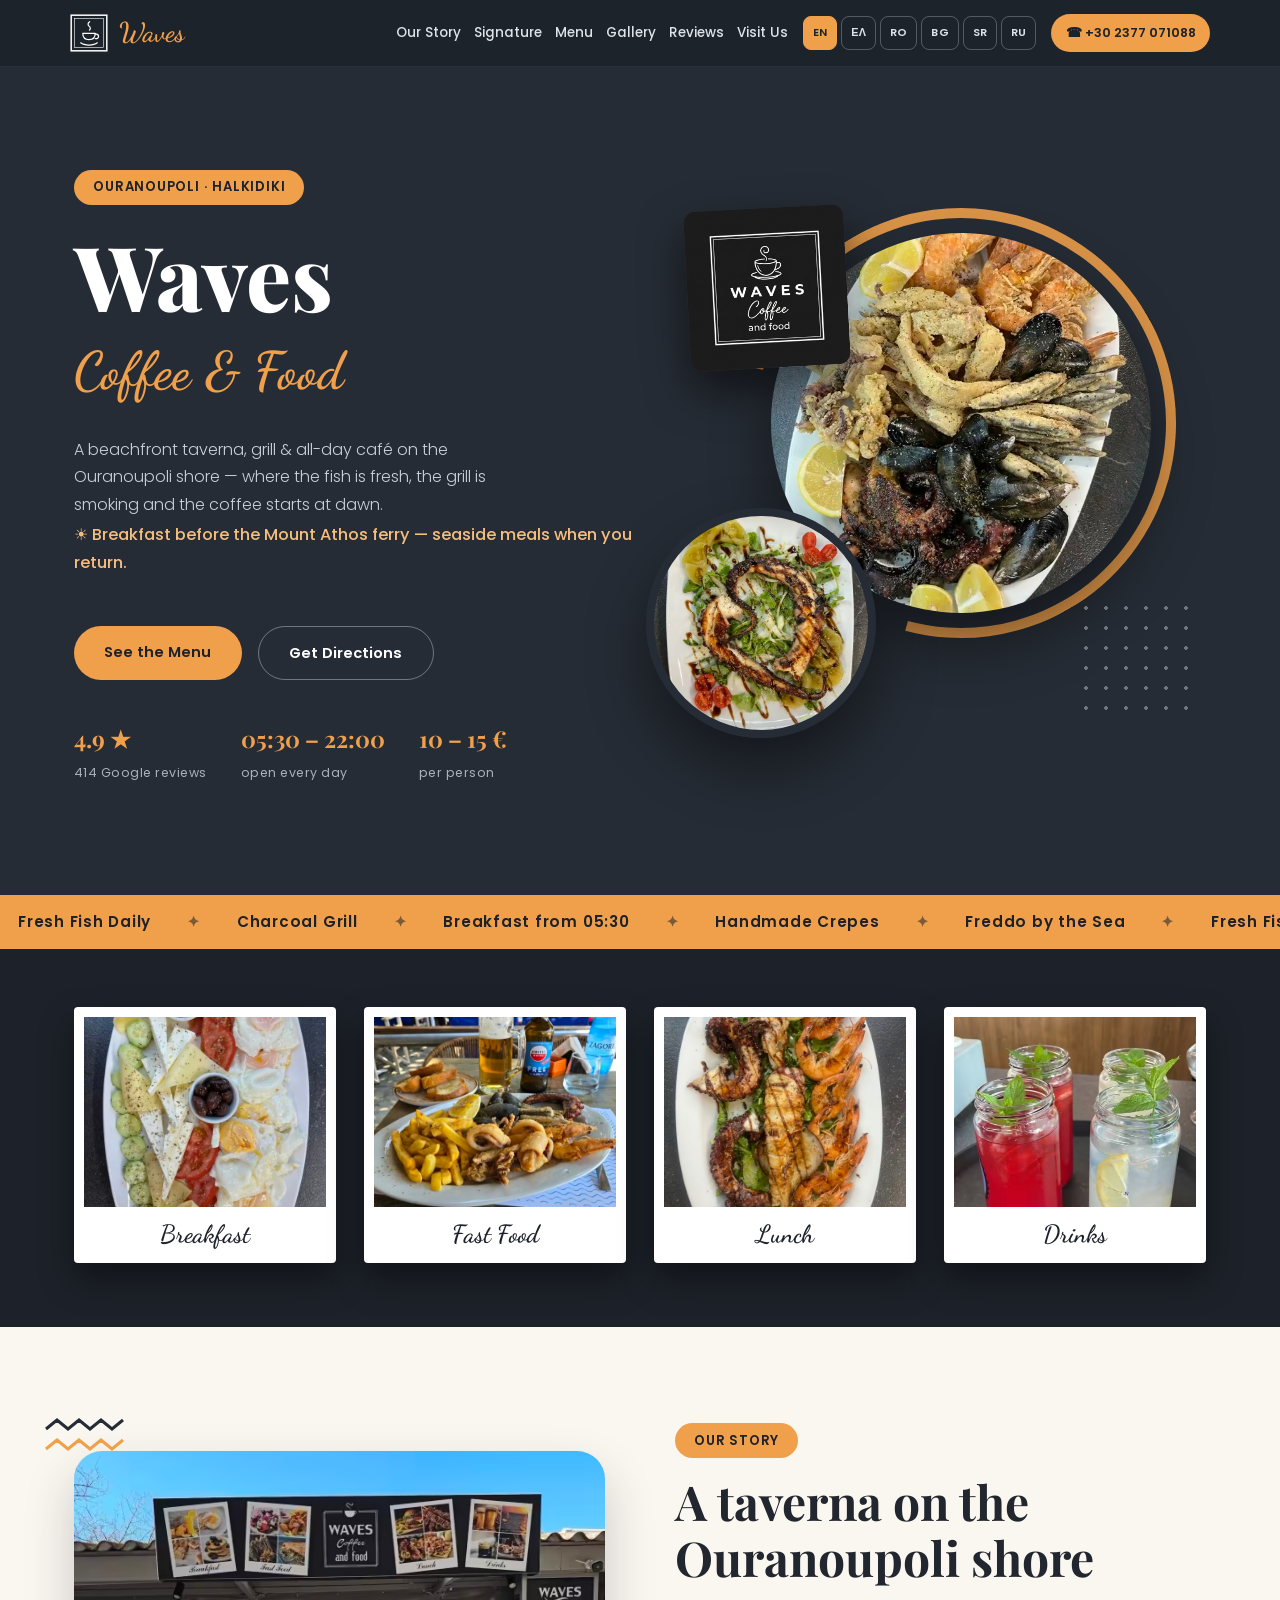
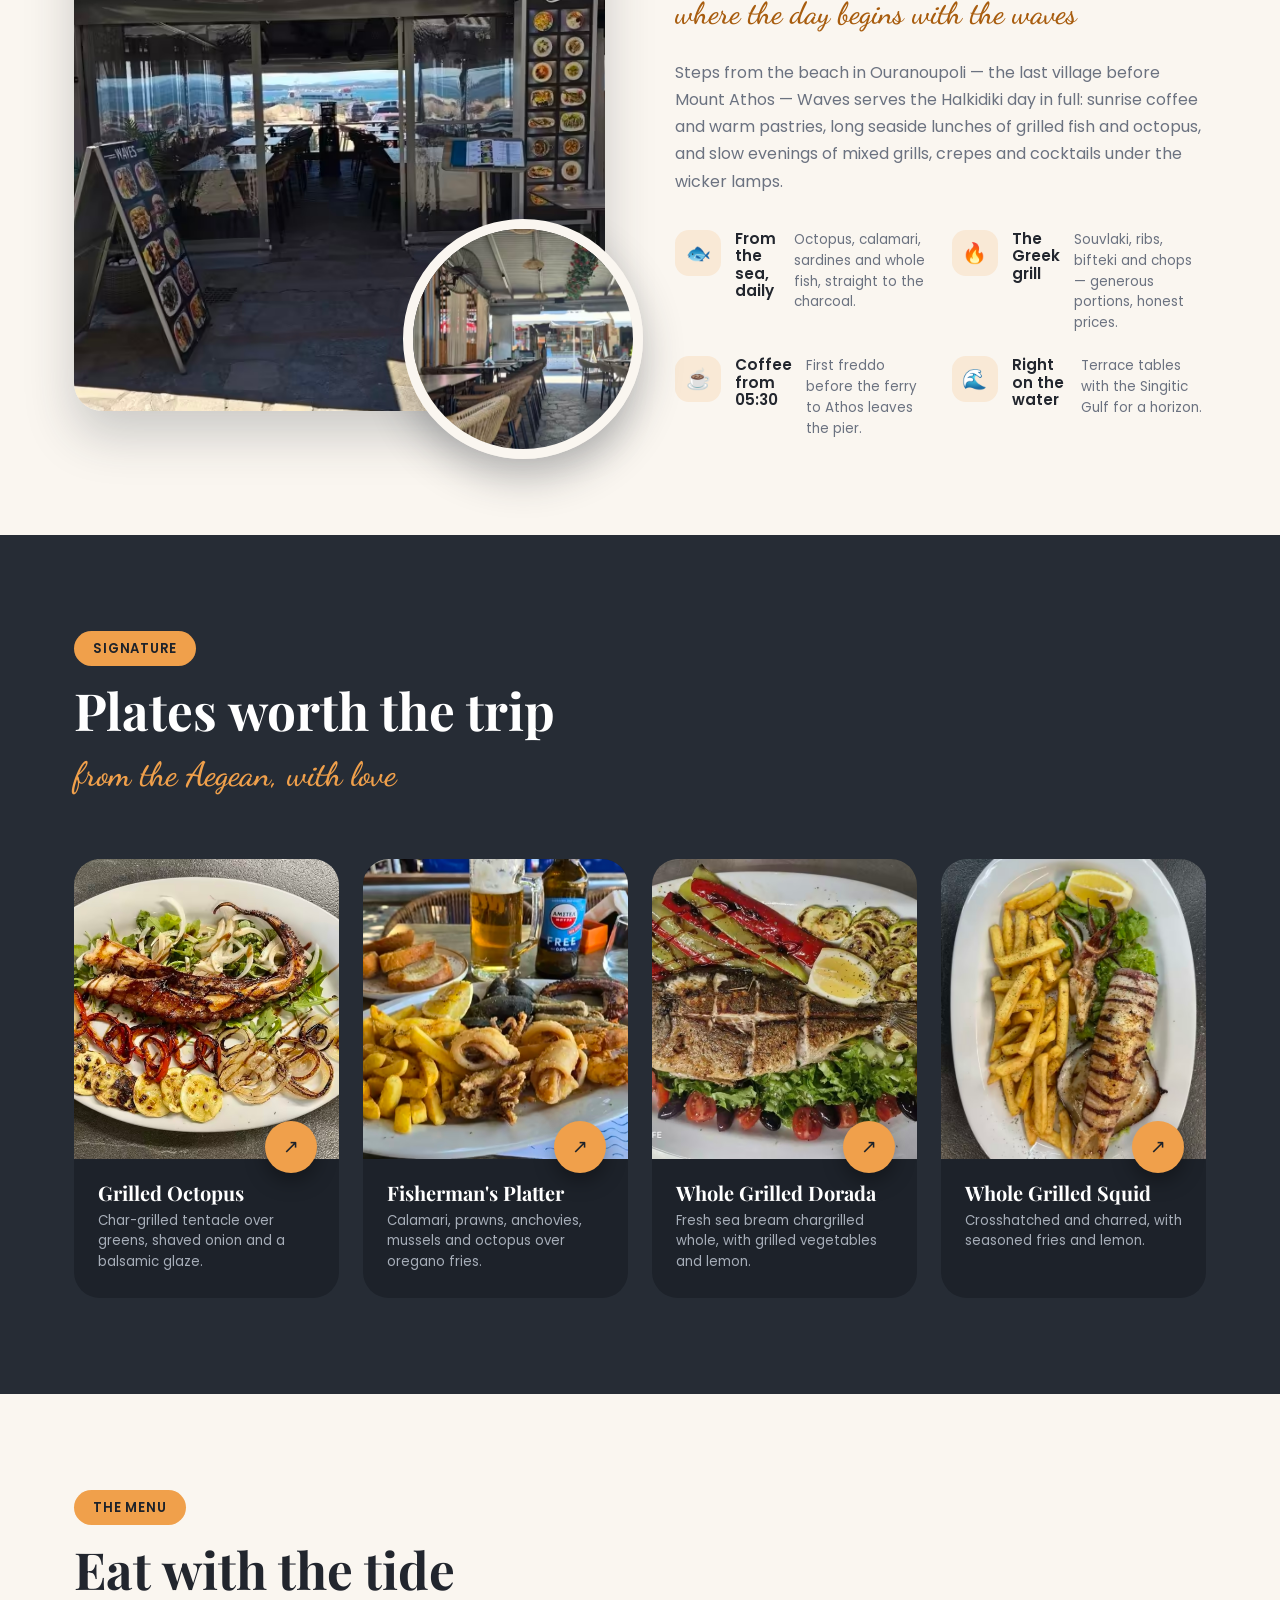
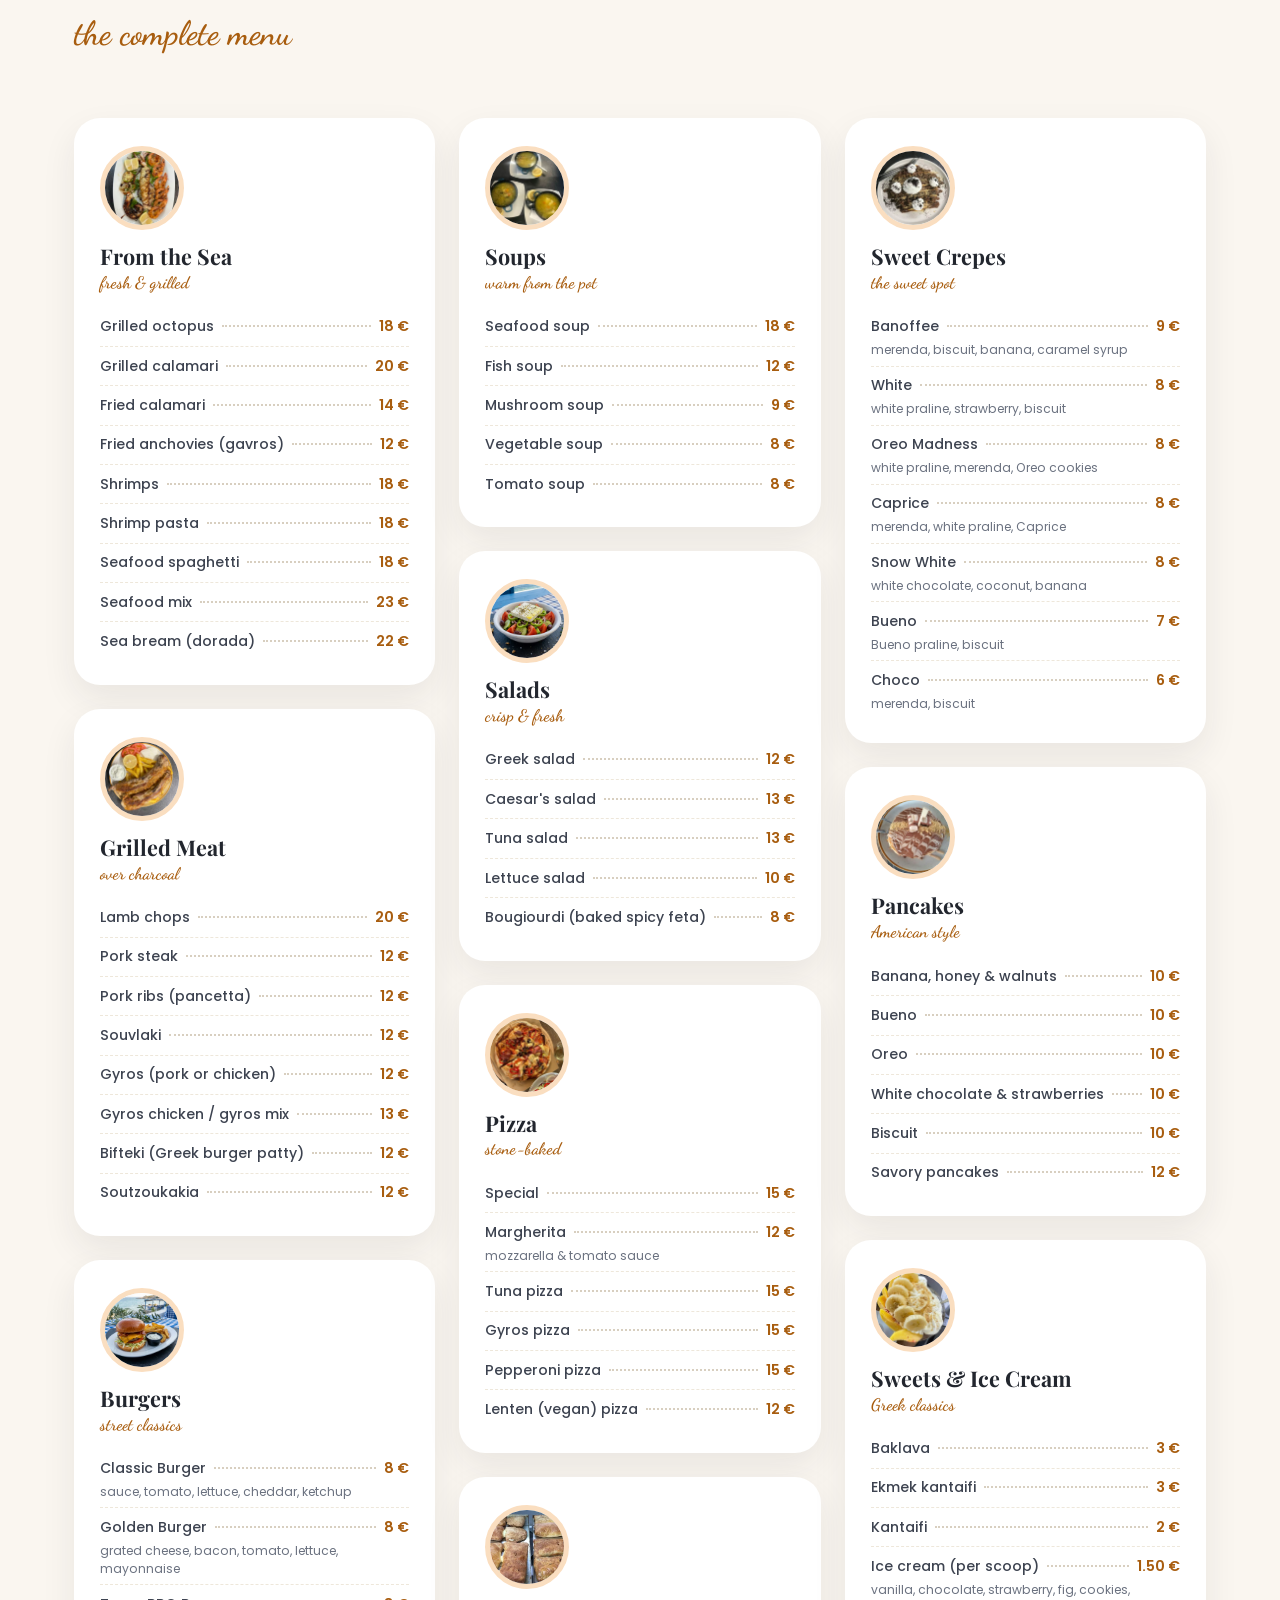
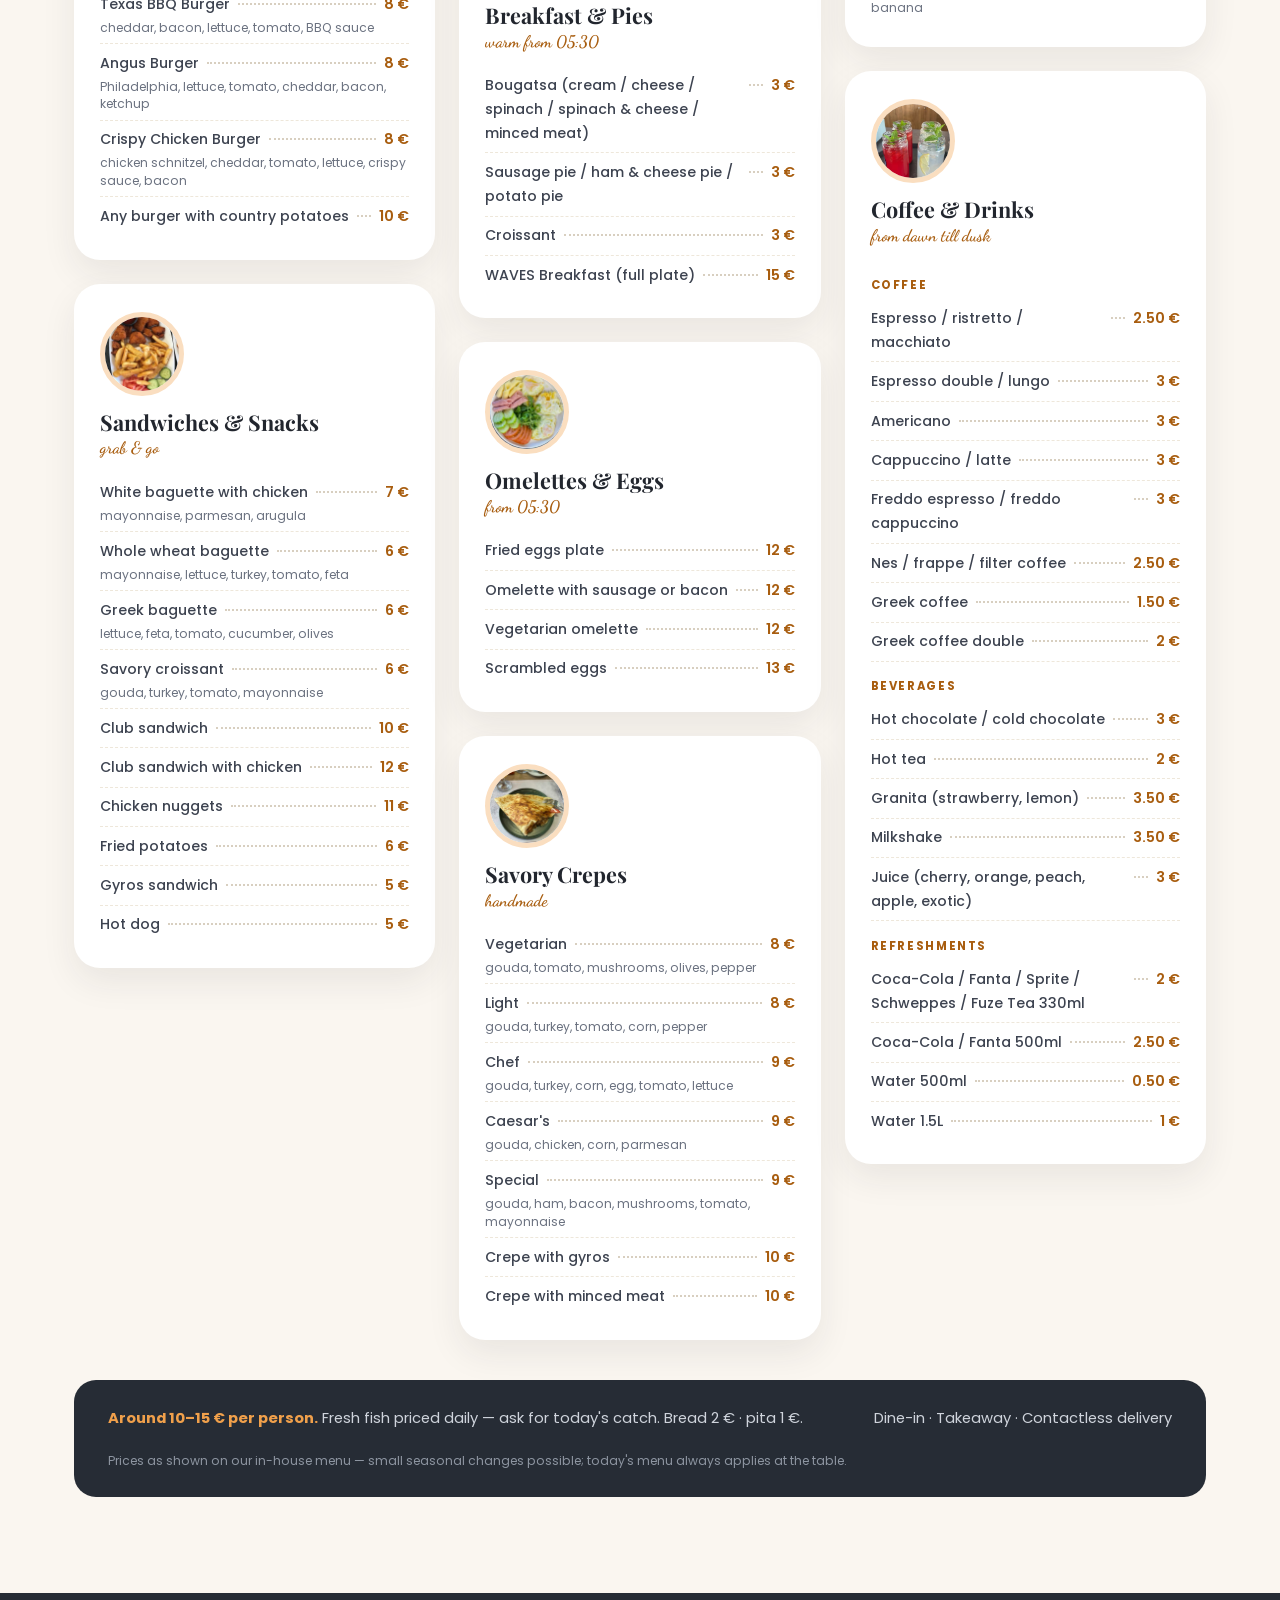
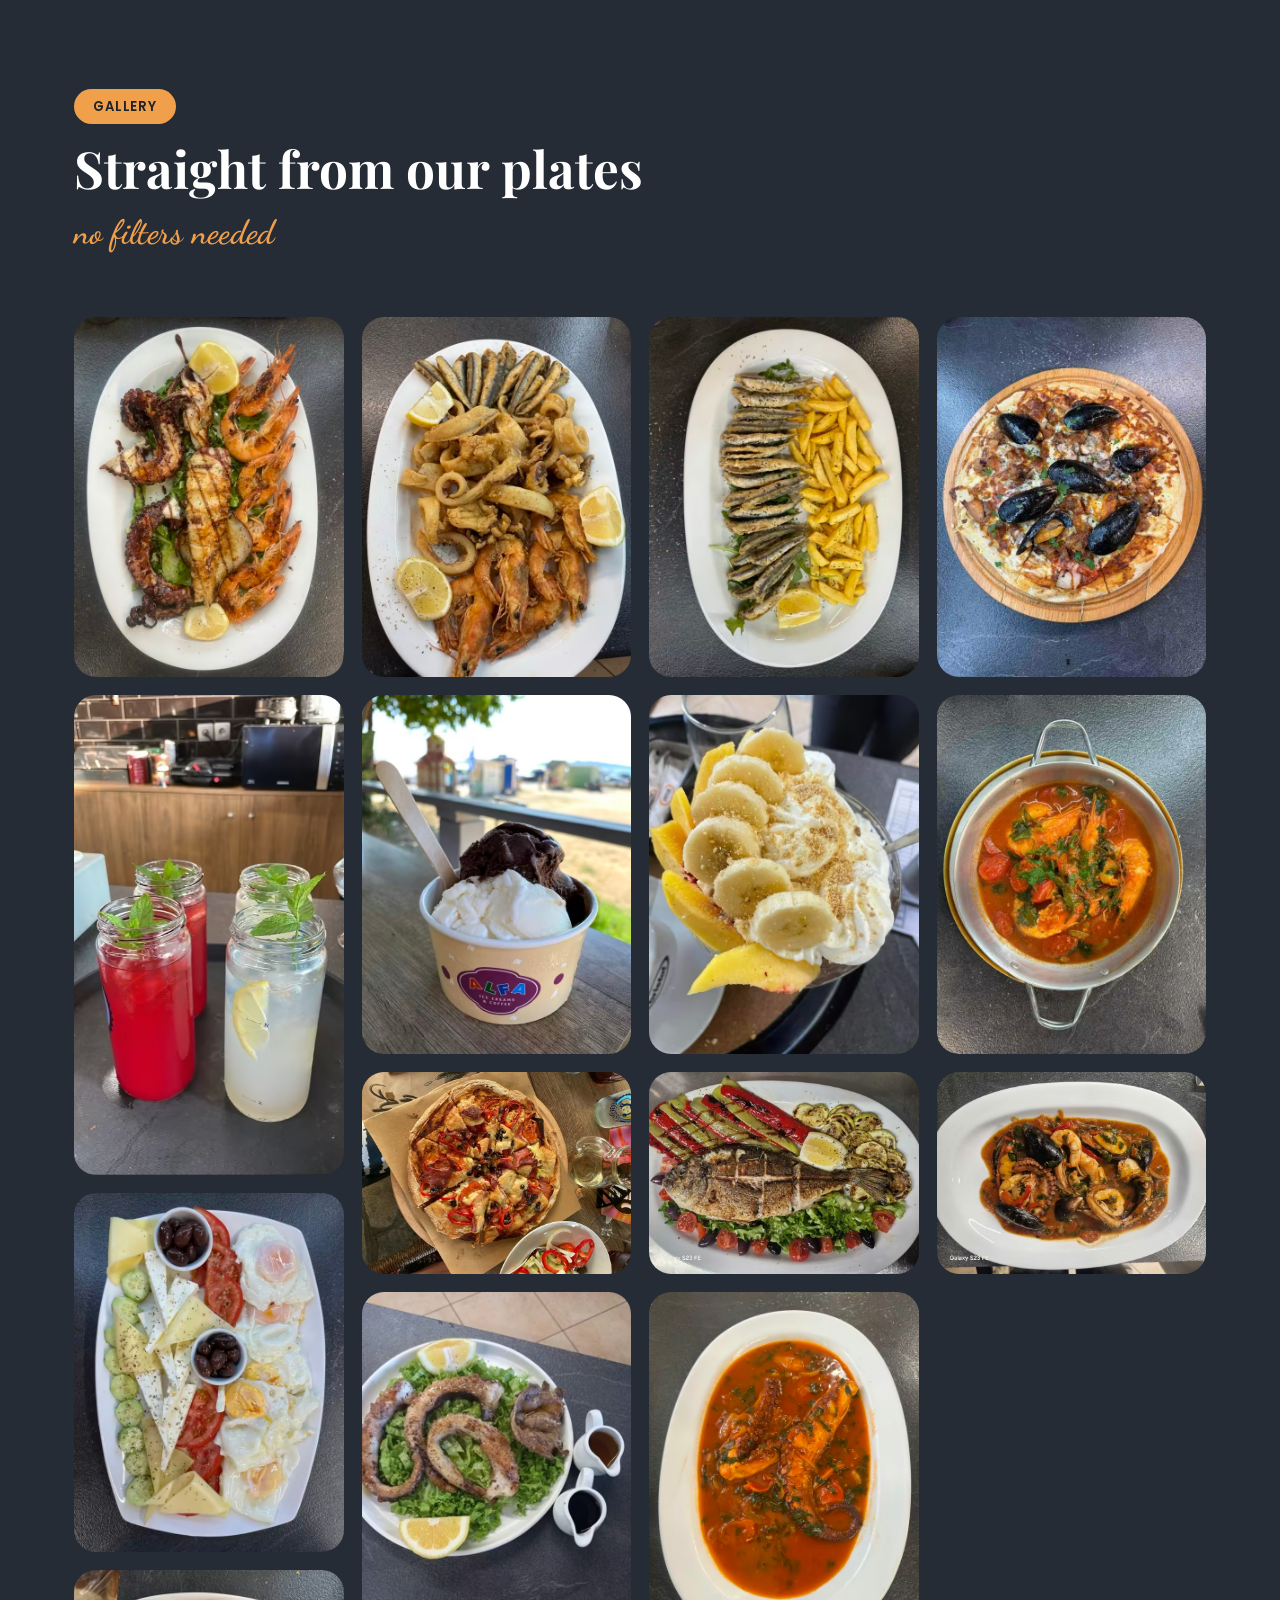
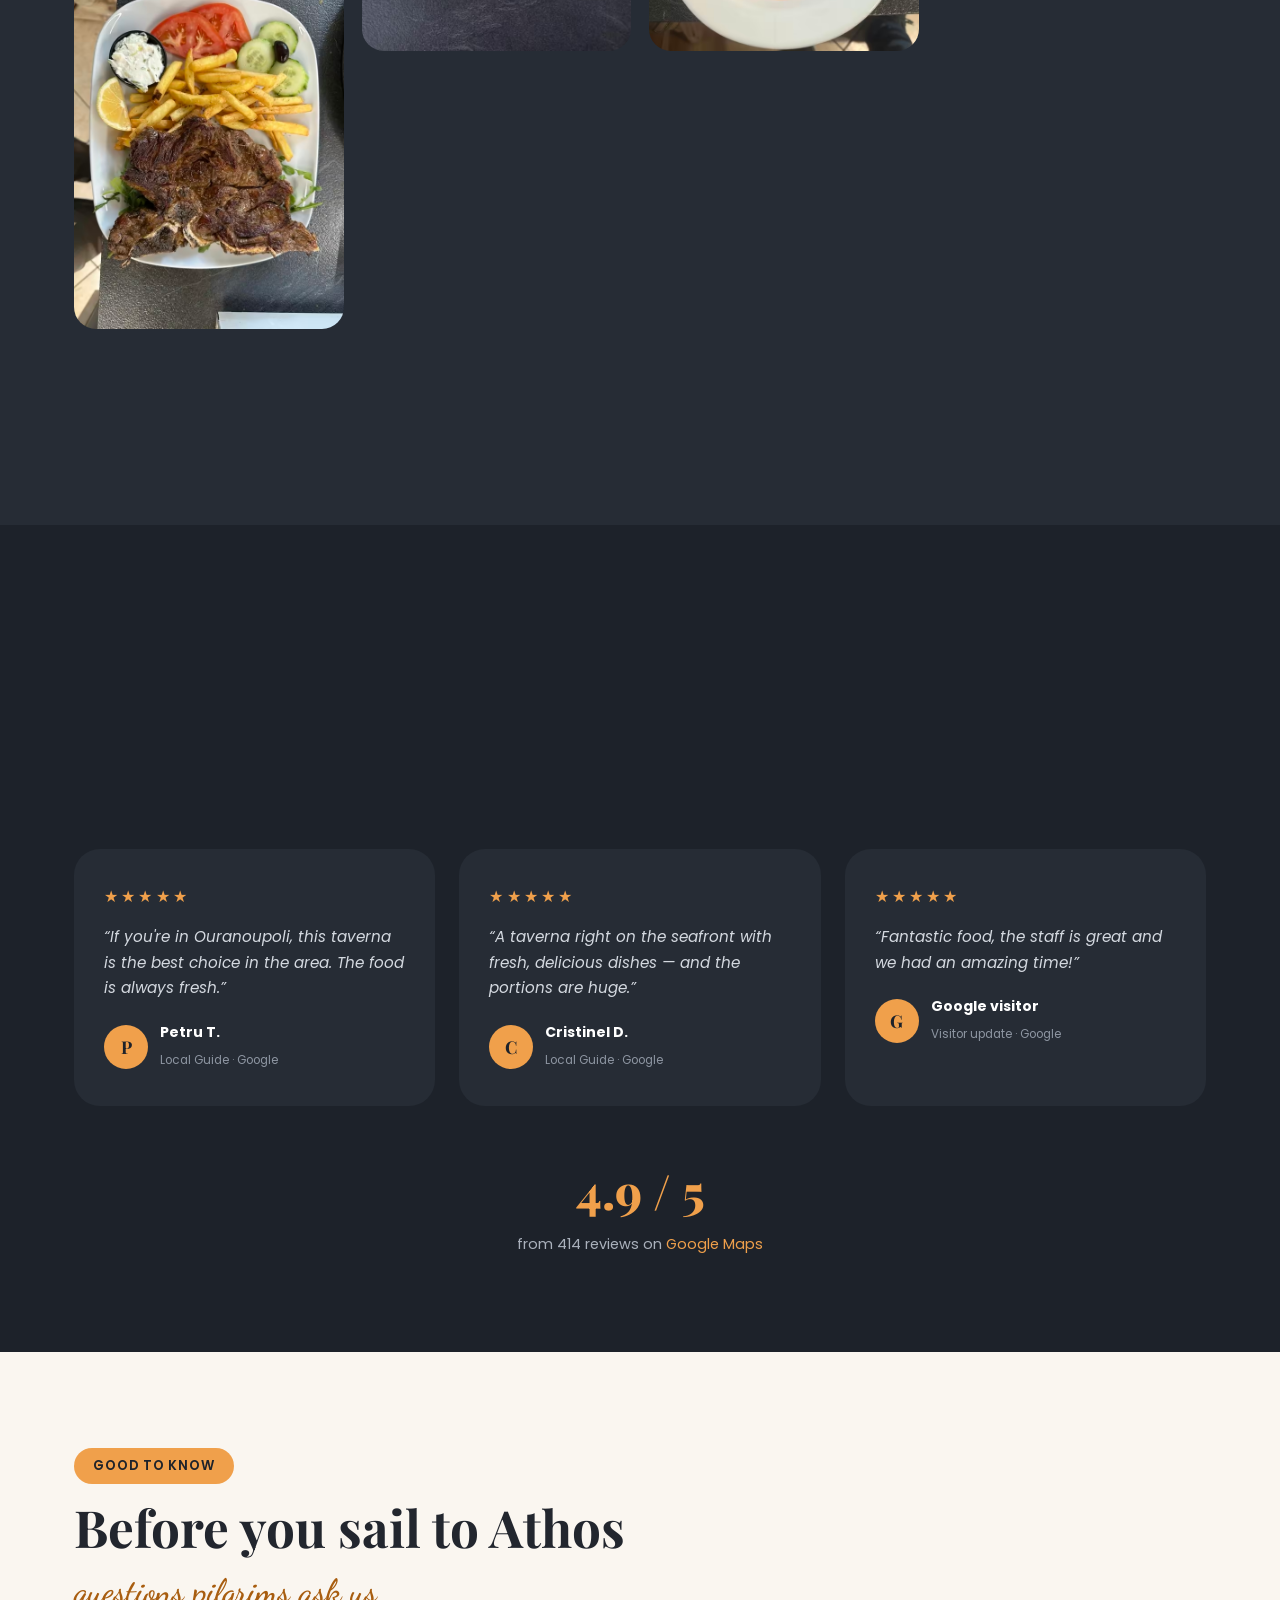
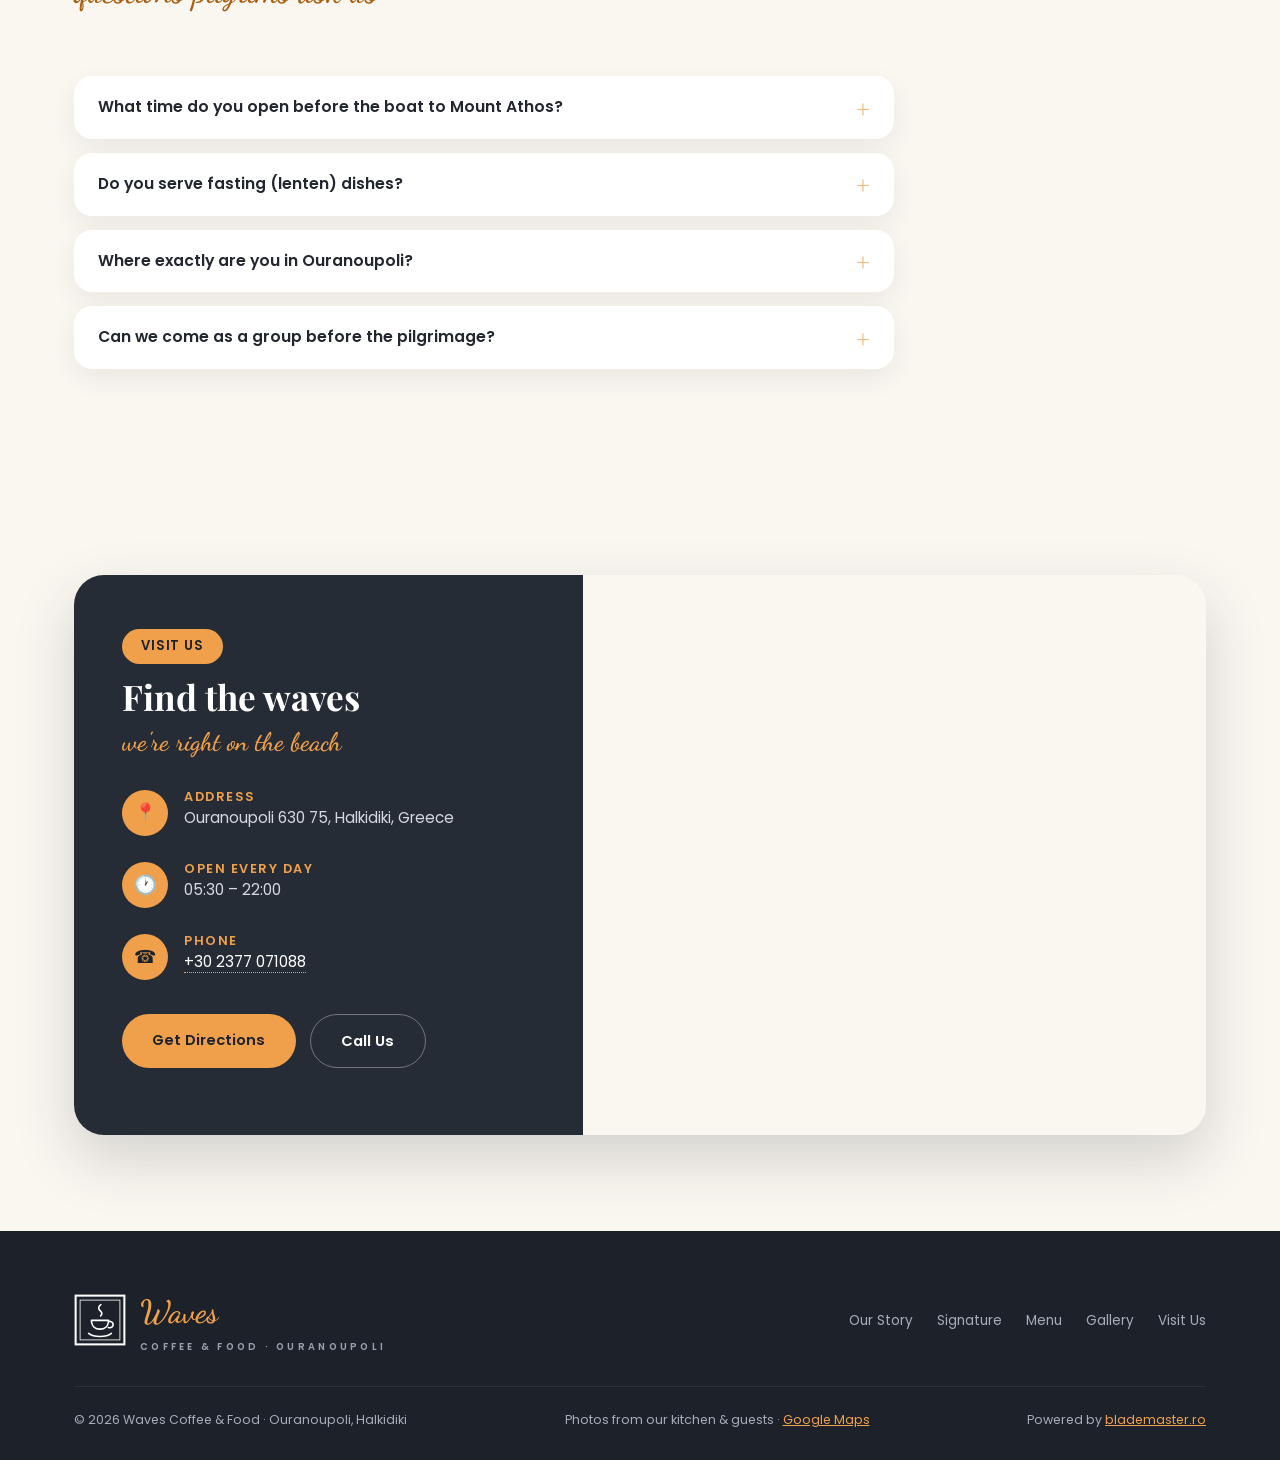
==== commit d349135a: "Rebuild the delivery layer: shared hashed assets, AVIF/WebP, strict CSP Structure - the inline <styl" ====
--- a/index.html
+++ b/index.html
@@ -1,5 +1,5 @@
 <!DOCTYPE html>
-<html lang="en">
+<html lang="en" data-lang="en">
 <head>
 <meta charset="UTF-8">
 <meta name="viewport" content="width=device-width, initial-scale=1.0">
@@ -31,7 +31,7 @@
 <link rel="preconnect" href="https://fonts.googleapis.com">
 <link rel="preconnect" href="https://fonts.gstatic.com" crossorigin>
 <link rel="preload" as="style" href="https://fonts.googleapis.com/css2?family=Playfair+Display:wght@600;700;800&family=Dancing+Script:wght@600;700&family=Poppins:wght@300;400;500;600;700&display=swap">
-<link rel="stylesheet" href="https://fonts.googleapis.com/css2?family=Playfair+Display:wght@600;700;800&family=Dancing+Script:wght@600;700&family=Poppins:wght@300;400;500;600;700&display=swap" media="print" onload="this.media='all'">
+<link rel="stylesheet" href="https://fonts.googleapis.com/css2?family=Playfair+Display:wght@600;700;800&family=Dancing+Script:wght@600;700&family=Poppins:wght@300;400;500;600;700&display=swap" media="print" data-fonts>
 <noscript><link rel="stylesheet" href="https://fonts.googleapis.com/css2?family=Playfair+Display:wght@600;700;800&family=Dancing+Script:wght@600;700&family=Poppins:wght@300;400;500;600;700&display=swap"></noscript>
 <script type="application/ld+json" id="ld-restaurant">
 {
@@ -65,291 +65,46 @@
 </script>
 <script type="application/ld+json" id="ld-faq">
 {
-  "@context": "https://schema.org",
-  "@type": "FAQPage",
-  "mainEntity": [
-    {"@type":"Question","name":"What time do you open before the boat to Mount Athos?","acceptedAnswer":{"@type":"Answer","text":"We open at 05:30, every single day — coffee, warm pastries and a full breakfast before the first ferry leaves Ouranoupoli."}},
-    {"@type":"Question","name":"Do you serve fasting (lenten) dishes?","acceptedAnswer":{"@type":"Answer","text":"Yes. Alongside fresh seafood, the menu includes lenten options — fasting pizza, vegetable soups and salads. Ask us for today's fasting dishes."}},
-    {"@type":"Question","name":"Where exactly are you in Ouranoupoli?","acceptedAnswer":{"@type":"Answer","text":"Right on the beach, a short walk from the port where the boats leave for Mount Athos. Look for the Waves sign on the seafront."}},
-    {"@type":"Question","name":"Can we come as a group before the pilgrimage?","acceptedAnswer":{"@type":"Answer","text":"Of course — call +30 2377 071088 and the table will be ready before your boat departs."}}
-  ]
+ "@context": "https://schema.org",
+ "@type": "FAQPage",
+ "inLanguage": "en",
+ "mainEntity": [
+  {
+   "@type": "Question",
+   "name": "What time do you open before the boat to Mount Athos?",
+   "acceptedAnswer": {
+    "@type": "Answer",
+    "text": "We open at 05:30, every single day — coffee, warm pastries and a full breakfast before the first ferry leaves Ouranoupoli."
+   }
+  },
+  {
+   "@type": "Question",
+   "name": "Do you serve fasting (lenten) dishes?",
+   "acceptedAnswer": {
+    "@type": "Answer",
+    "text": "Yes. Alongside fresh seafood, the menu includes lenten options — fasting pizza, vegetable soups and salads. Ask us for today's fasting dishes."
+   }
+  },
+  {
+   "@type": "Question",
+   "name": "Where exactly are you in Ouranoupoli?",
+   "acceptedAnswer": {
+    "@type": "Answer",
+    "text": "Right on the beach, a short walk from the port where the boats leave for Mount Athos. Look for the Waves sign on the seafront."
+   }
+  },
+  {
+   "@type": "Question",
+   "name": "Can we come as a group before the pilgrimage?",
+   "acceptedAnswer": {
+    "@type": "Answer",
+    "text": "Of course — call +30 2377 071088 and the table will be ready before your boat departs."
+   }
+  }
+ ]
 }
 </script>
-<style>
-:root{
-  --charcoal:#262C35;
-  --charcoal-deep:#1D222A;
-  --orange:#F0A04B;
-  --orange-soft:#F5BE7E;
-  --orange-deep:#A85D0F;
-  --cream:#FAF6F0;
-  --white:#FFFFFF;
-  --ink:#22262E;
-  --muted:#6B7280;
-  --serif:'Playfair Display',serif;
-  --script:'Dancing Script',cursive;
-  --sans:'Poppins',sans-serif;
-}
-*{margin:0;padding:0;box-sizing:border-box}
-html{scroll-behavior:smooth;scroll-padding-top:92px}
-@media(prefers-reduced-motion:reduce){
-  html{scroll-behavior:auto}
-  .strip-track{animation:none!important}
-  .reveal{opacity:1!important;transform:none!important;transition:none!important}
-  .sig-card,.menu-card,.gal img,.btn{transition:none!important}
-}
-:focus-visible{outline:3px solid var(--orange);outline-offset:2px;border-radius:4px}
-.sr-only{position:absolute;width:1px;height:1px;padding:0;margin:-1px;overflow:hidden;clip:rect(0 0 0 0);white-space:nowrap;border:0}
-/* WCAG contrast on light backgrounds */
-.fm-row .pr{color:var(--orange-deep)}
-.fm-card .script,#menu .sec-head .script,#faq .sec-head .script,#story .script{color:var(--orange-deep)}
-body{font-family:var(--sans);color:var(--ink);background:var(--cream);line-height:1.7;font-size:16px}
-img{max-width:100%;display:block}
-a{text-decoration:none;color:inherit}
-h1,h2,h3{font-family:var(--serif);line-height:1.15}
-.wrap{max-width:1180px;margin:0 auto;padding:0 24px}
-.script{font-family:var(--script);color:var(--orange);font-weight:600}
-.pill{display:inline-block;background:var(--orange);color:var(--charcoal-deep);font-weight:600;font-size:.82rem;letter-spacing:.06em;padding:.4rem 1.2rem;border-radius:999px}
-.sec{padding:96px 0}
-.sec-head{max-width:640px;margin-bottom:56px}
-.sec-head h2{font-size:clamp(2.1rem,4.5vw,3.2rem);font-weight:700;margin:.9rem 0 .4rem}
-.sec-head .script{font-size:clamp(1.5rem,3vw,2.1rem)}
-.sec-head p{color:var(--muted)}
-.reveal{opacity:0;transform:translateY(26px);transition:opacity .7s ease,transform .7s ease}
-.reveal.on{opacity:1;transform:none}
-
-/* ---------- nav ---------- */
-nav{position:fixed;inset:0 0 auto 0;z-index:50;background:rgba(29,34,42,.86);backdrop-filter:blur(12px);border-bottom:1px solid rgba(255,255,255,.06)}
-.nav-in{max-width:1180px;margin:0 auto;padding:14px 20px;display:flex;align-items:center;gap:15px}
-.logo{display:flex;align-items:center;gap:11px;color:#fff}
-.logo .badge{flex:none}
-.logo .script{font-size:1.7rem;line-height:1}
-.logo small{display:none}
-.nav-links{display:flex;gap:13px;margin-left:auto}
-.nav-links a{color:#dfe3e9;font-size:.84rem;font-weight:500;transition:color .2s}
-.nav-links a:hover{color:var(--orange)}
-.lang-sw{display:flex;gap:4px;flex-wrap:wrap}
-.lang-sw-more{display:none}
-.lang-sw button{background:none;border:1px solid rgba(255,255,255,.25);color:#dfe3e9;font:600 .68rem var(--sans);letter-spacing:.03em;padding:.5rem .55rem;border-radius:8px;cursor:pointer;transition:all .2s}
-.lang-sw button:hover{border-color:var(--orange);color:var(--orange)}
-.lang-sw button.on{background:var(--orange);color:var(--charcoal-deep);border-color:var(--orange)}
-.nav-call{background:var(--orange);color:var(--charcoal-deep);font-weight:600;font-size:.8rem;padding:.5rem .9rem;border-radius:999px;white-space:nowrap;transition:background .2s}
-.nav-call:hover{background:var(--orange-soft)}
-.burger{display:none;background:none;border:0;cursor:pointer;padding:6px}
-.burger span{display:block;width:24px;height:2px;background:#fff;margin:5px 0;border-radius:2px}
-
-/* ---------- hero ---------- */
-.hero{background:var(--charcoal);color:#fff;position:relative;overflow:hidden;padding:170px 0 110px}
-.hero-in{display:grid;grid-template-columns:1.05fr .95fr;gap:48px;align-items:center}
-.hero .kicker{background:var(--orange);color:var(--charcoal-deep)}
-.hero h1{font-size:clamp(3.4rem,8vw,5.6rem);font-weight:800;color:#fff;margin:1.1rem 0 0}
-.hero .script-line{font-size:clamp(2.1rem,4.5vw,3.3rem);margin:.1rem 0 1.2rem}
-.hero p.lead{color:#c9cfd8;max-width:460px;font-weight:300}
-.hero-cta{display:flex;gap:16px;margin:2rem 0 2.4rem;flex-wrap:wrap}
-.btn{display:inline-block;padding:.85rem 1.9rem;border-radius:999px;font-weight:600;font-size:.92rem;transition:transform .2s,background .2s}
-.btn:hover{transform:translateY(-2px)}
-.btn-orange{background:var(--orange);color:var(--charcoal-deep)}
-.btn-orange:hover{background:var(--orange-soft)}
-.btn-ghost{border:1.5px solid rgba(255,255,255,.35);color:#fff}
-.btn-ghost:hover{border-color:var(--orange);color:var(--orange)}
-.hero-stats{display:flex;gap:34px;flex-wrap:wrap}
-.hero-stats div strong{display:block;font-family:var(--serif);font-size:1.45rem;color:var(--orange)}
-.hero-stats div span{font-size:.78rem;color:#aab1bc;letter-spacing:.04em}
-.hero-art{position:relative;height:560px}
-.ring{position:absolute;border-radius:50%;border:10px solid var(--orange)}
-.ring-1{width:430px;height:430px;top:10px;right:30px;border-color:rgba(240,160,75,.9);border-left-color:transparent;transform:rotate(-30deg)}
-.circle-img{position:absolute;border-radius:50%;overflow:hidden;box-shadow:0 30px 60px rgba(0,0,0,.45)}
-.circle-img img{width:100%;height:100%;object-fit:cover}
-.ci-1{width:380px;height:380px;top:35px;right:55px}
-.ci-2{width:230px;height:230px;bottom:20px;right:330px;border:8px solid var(--charcoal)}
-.signboard{position:absolute;left:-4px;top:10px;width:160px;height:auto;border-radius:12px;box-shadow:0 20px 44px rgba(0,0,0,.55);transform:rotate(-3deg)}
-.dots{position:absolute;width:120px;height:120px;background-image:radial-gradient(rgba(255,255,255,.35) 2px,transparent 2px);background-size:20px 20px;right:10px;bottom:40px}
-
-/* ---------- polaroid band (like the physical signboard) ---------- */
-.polas{background:var(--charcoal-deep);padding:58px 0 64px}
-.pol-row{display:grid;grid-template-columns:repeat(4,1fr);gap:28px}
-.pol{background:#fff;padding:10px 10px 4px;border-radius:4px;box-shadow:0 16px 34px rgba(0,0,0,.45);transform:rotate(var(--r,0deg));transition:transform .3s;margin:0}
-.pol:hover{transform:rotate(0deg) scale(1.04)}
-.pol img{width:100%;height:190px;object-fit:cover;display:block}
-.pol figcaption{text-align:center;font-family:var(--script);color:#1D222A;font-size:1.55rem;font-weight:600;padding:6px 0 4px}
-
-/* ---------- marquee ---------- */
-.strip{background:var(--orange);color:var(--charcoal-deep);overflow:hidden;padding:14px 0}
-.strip-track{display:flex;gap:0;width:max-content;animation:slide 30s linear infinite}
-.strip span{font-weight:600;font-size:.95rem;letter-spacing:.05em;white-space:nowrap;padding:0 18px}
-.strip .sep{opacity:.55}
-@keyframes slide{to{transform:translateX(-50%)}}
-
-/* ---------- story ---------- */
-.story-grid{display:grid;grid-template-columns:1fr 1fr;gap:70px;align-items:center}
-.story-art{position:relative}
-.story-art .main{border-radius:28px;overflow:hidden;box-shadow:0 24px 50px rgba(38,44,53,.22)}
-.story-art .main img{width:100%;height:560px;object-fit:cover}
-.story-art .float{position:absolute;right:-38px;bottom:-48px;width:240px;height:240px;border-radius:50%;overflow:hidden;border:10px solid var(--cream);box-shadow:0 18px 40px rgba(38,44,53,.3)}
-.story-art .float img{width:100%;height:100%;object-fit:cover}
-.zig{position:absolute;top:-34px;left:-30px}
-.feat{display:grid;grid-template-columns:1fr 1fr;gap:22px;margin-top:2.2rem}
-.feat div{display:flex;gap:14px;align-items:flex-start}
-.feat .ic{flex:none;width:46px;height:46px;border-radius:14px;background:rgba(240,160,75,.16);display:grid;place-items:center;font-size:1.25rem}
-.feat h3{font-family:var(--sans);font-size:.95rem;font-weight:600}
-.feat p{font-size:.84rem;color:var(--muted);line-height:1.55}
-
-/* ---------- signature ---------- */
-.dark{background:var(--charcoal);color:#fff}
-.dark .sec-head p{color:#aab1bc}
-.sig-grid{display:grid;grid-template-columns:repeat(4,1fr);gap:24px}
-.sig-card{background:var(--charcoal-deep);border-radius:26px;overflow:hidden;position:relative;transition:transform .3s}
-.sig-card:hover{transform:translateY(-8px)}
-.sig-card img{height:300px;width:100%;object-fit:cover}
-.sig-body{padding:22px 24px 26px}
-.sig-body h3{font-size:1.25rem;color:#fff;margin-bottom:.4rem}
-.sig-body p{font-size:.83rem;color:#a7aeb9;line-height:1.55}
-.sig-arrow{position:absolute;top:262px;right:22px;width:52px;height:52px;border-radius:50%;background:var(--orange);display:grid;place-items:center;color:var(--charcoal-deep);font-size:1.2rem;box-shadow:0 8px 20px rgba(0,0,0,.35)}
-
-/* ---------- menu ---------- */
-.menu-grid{display:grid;grid-template-columns:repeat(4,1fr);gap:24px}
-.menu-card{background:#fff;border-radius:26px;padding:30px 26px;box-shadow:0 14px 34px rgba(38,44,53,.08);transition:transform .3s}
-.menu-card:hover{transform:translateY(-6px)}
-.menu-card .mc-img{width:96px;height:96px;border-radius:50%;overflow:hidden;border:5px solid rgba(240,160,75,.35);margin-bottom:18px}
-.menu-card .mc-img img{width:100%;height:100%;object-fit:cover}
-.menu-card h3{font-size:1.3rem;margin-bottom:2px}
-.menu-card .script{font-size:1.05rem;display:block;margin-bottom:14px}
-.menu-card ul{list-style:none}
-.menu-card li{font-size:.86rem;padding:.42rem 0;border-bottom:1px dashed #e8e0d4;display:flex;justify-content:space-between;gap:10px;color:#3d4350}
-.menu-card li:last-child{border-bottom:0}
-.menu-card li b{font-weight:600;color:var(--orange);white-space:nowrap}
-.menu-note{margin-top:40px;background:var(--charcoal);color:#fff;border-radius:22px;padding:26px 34px;display:flex;justify-content:space-between;align-items:center;gap:20px;flex-wrap:wrap}
-.menu-note p{font-size:.92rem;color:#cfd4dc}
-.menu-note p b{color:var(--orange)}
-.menu-note .fine{font-size:.76rem;color:#8d95a1;width:100%}
-
-/* ---------- full menu ---------- */
-.fullmenu{columns:3;column-gap:24px}
-.fm-card{background:#fff;border-radius:26px;padding:28px 26px 24px;box-shadow:0 14px 34px rgba(38,44,53,.08);break-inside:avoid;margin:0 0 24px}
-.fm-card .mc-img{width:84px;height:84px;border-radius:50%;overflow:hidden;border:5px solid rgba(240,160,75,.35);margin-bottom:14px}
-.fm-card .mc-img img{width:100%;height:100%;object-fit:cover}
-.fm-card h3{font-size:1.35rem;margin-bottom:0}
-.fm-t{all:unset;box-sizing:border-box;font:inherit;color:inherit;width:100%;display:flex;justify-content:space-between;align-items:center;gap:10px}
-.fm-t:focus-visible{outline:3px solid var(--orange-deep);outline-offset:2px;border-radius:4px}
-.fm-card .script{font-size:1.05rem;display:block;margin-bottom:10px}
-.fm-card ul{list-style:none}
-.fm-card li{padding:.42rem 0;border-bottom:1px dashed #eee7da}
-.fm-card li:last-child{border-bottom:0}
-.fm-row{display:flex;align-items:baseline;gap:8px}
-.fm-row .nm{font-size:.88rem;color:#3d4350;font-weight:500}
-.fm-row .ld{flex:1;border-bottom:2px dotted #d8cfc0;transform:translateY(-4px);min-width:14px}
-.fm-row .pr{font-weight:600;color:var(--orange-deep);font-size:.9rem;white-space:nowrap}
-.fm-desc{font-size:.76rem;color:var(--muted);line-height:1.45;margin-top:2px}
-li.fm-hdr{font-family:var(--sans);font-size:.72rem;font-weight:700;letter-spacing:.14em;text-transform:uppercase;color:var(--orange-deep);padding:.95rem 0 .25rem;border-bottom:0}
-
-/* ---------- gallery ---------- */
-.gal{columns:4;column-gap:18px}
-.gal figure{margin:0 0 18px;border-radius:22px;overflow:hidden;position:relative;break-inside:avoid}
-.gal img{width:100%;height:auto;transition:transform .5s}
-.gal figure:hover img{transform:scale(1.05)}
-.gal figcaption{position:absolute;inset:auto 0 0 0;padding:30px 16px 12px;font-size:.78rem;font-weight:500;color:#fff;background:linear-gradient(transparent,rgba(29,34,42,.85));opacity:0;transition:opacity .3s}
-.gal figure:hover figcaption{opacity:1}
-
-/* ---------- reviews ---------- */
-.rev-grid{display:grid;grid-template-columns:repeat(3,1fr);gap:24px}
-.rev-card{background:var(--charcoal);border-radius:26px;padding:34px 30px;position:relative}
-.rev-card .stars{color:var(--orange);letter-spacing:.2em;font-size:1rem;margin-bottom:14px}
-.rev-card p{font-size:.95rem;color:#d4d9e0;font-style:italic;margin-bottom:20px}
-.rev-card footer{display:flex;align-items:center;gap:12px}
-.rev-card .avatar{width:44px;height:44px;border-radius:50%;background:var(--orange);color:var(--charcoal-deep);display:grid;place-items:center;font-weight:700;font-family:var(--serif);font-size:1.1rem}
-.rev-card footer b{display:block;font-size:.88rem;color:#fff}
-.rev-card footer span{font-size:.74rem;color:#8d95a1}
-.rev-badge{margin-top:44px;text-align:center}
-.rev-badge .big{font-family:var(--serif);font-size:3rem;color:var(--orange);font-weight:800}
-.rev-badge p{color:#aab1bc;font-size:.9rem}
-
-/* ---------- visit ---------- */
-.visit-grid{display:grid;grid-template-columns:.9fr 1.1fr;gap:0;border-radius:30px;overflow:hidden;box-shadow:0 24px 60px rgba(38,44,53,.18)}
-.visit-info{background:var(--charcoal);color:#fff;padding:54px 48px}
-.visit-info h2{color:#fff;font-size:2.2rem;margin:.8rem 0 .2rem}
-.visit-info .script{font-size:1.6rem}
-.v-row{display:flex;gap:16px;align-items:flex-start;margin-top:26px}
-.v-row .ic{flex:none;width:46px;height:46px;border-radius:50%;background:var(--orange);color:var(--charcoal-deep);display:grid;place-items:center;font-size:1.15rem}
-.v-row h3{font-family:var(--sans);font-size:.8rem;letter-spacing:.12em;color:var(--orange);font-weight:600;text-transform:uppercase}
-.v-row p{color:#d4d9e0;font-size:.95rem}
-.v-row a{color:#fff;border-bottom:1px dotted var(--orange)}
-.visit-cta{display:flex;gap:14px;margin-top:34px;flex-wrap:wrap}
-.visit-map iframe{width:100%;height:100%;min-height:560px;border:0;display:block;filter:saturate(.9)}
-
-/* ---------- footer ---------- */
-footer.site{background:var(--charcoal-deep);color:#a6adb9;padding:54px 0 30px}
-.foot-grid{display:flex;justify-content:space-between;gap:30px;align-items:center;flex-wrap:wrap;border-bottom:1px solid rgba(255,255,255,.07);padding-bottom:30px;margin-bottom:22px}
-.foot-logo .script{font-size:2rem}
-.foot-logo small{display:block;font-size:.6rem;letter-spacing:.34em;color:#99a2ae;font-weight:600}
-.foot-nav{display:flex;gap:24px;flex-wrap:wrap}
-.foot-nav a{font-size:.85rem;transition:color .2s}
-.foot-nav a:hover{color:var(--orange)}
-.foot-base{display:flex;justify-content:space-between;gap:16px;flex-wrap:wrap;font-size:.78rem}
-.foot-base a{color:var(--orange);text-decoration:underline}
-
-/* ---------- faq ---------- */
-.faq-list{max-width:820px}
-.faq-list details{background:#fff;border-radius:18px;box-shadow:0 10px 26px rgba(38,44,53,.07);margin-bottom:14px;overflow:hidden}
-.faq-list summary{cursor:pointer;list-style:none;display:flex;justify-content:space-between;align-items:center;gap:16px;padding:18px 24px;font-weight:600;font-size:.98rem}
-.faq-list summary::-webkit-details-marker{display:none}
-.faq-list summary::after{content:'+';font-family:var(--serif);font-size:1.5rem;color:var(--orange);flex:none;line-height:1}
-.faq-list details[open] summary::after{content:'–'}
-.faq-list details p{padding:0 24px 20px;color:var(--muted);font-size:.92rem}
-.hero .tagline{display:inline-block;margin:.2rem 0 1.1rem;font-weight:500;color:var(--orange-soft);font-size:1.02rem}
-
-/* ---------- responsive ---------- */
-@media(max-width:1020px){
-  .hero-in{grid-template-columns:1fr}
-  .hero-art{width:100%;height:480px;max-width:520px;margin:0 auto}
-  .ring-1{width:360px;height:360px;right:20px}
-  .ci-1{width:320px;height:320px;right:40px}
-  .ci-2{width:190px;height:190px;right:290px}
-  .sig-grid,.menu-grid{grid-template-columns:repeat(2,1fr)}
-  .fullmenu{columns:2}
-  .gal{columns:3}
-  .story-grid{grid-template-columns:1fr;gap:80px}
-  .story-art .float{right:0}
-  .pol-row{grid-template-columns:repeat(2,1fr)}
-  .rev-grid{grid-template-columns:1fr;max-width:560px;margin:0 auto}
-  .visit-grid{grid-template-columns:1fr}
-  .visit-map iframe{min-height:380px}
-}
-@media(max-width:1180px){
-  .nav-links,.nav-call{display:none}
-  .burger{display:block;padding:12px}
-  nav.open .nav-links{display:flex;position:absolute;top:100%;left:0;right:0;background:var(--charcoal-deep);flex-direction:column;padding:18px 24px;gap:16px}
-  .lang-sw{margin-left:auto}
-}
-@media(max-width:640px){
-  .sec{padding:64px 0}
-  .fm-t{cursor:pointer}
-  .fm-t::after{content:'+';font-family:var(--serif);color:var(--orange-deep);font-size:1.5rem;line-height:1;flex:none}
-  .fm-card.open .fm-t::after{content:'–'}
-  .fm-card ul{display:none}
-  .fm-card.open ul{display:block}
-  .nav-in{gap:12px}
-  .logo small{display:none}
-  .lang-sw{margin-left:auto}
-  .nav-in > .lang-sw button{display:none}
-  .nav-in > .lang-sw button[data-lang="en"],.nav-in > .lang-sw button[data-lang="ro"]{display:inline-block}
-  nav.open .nav-links .lang-sw-more{display:flex;flex-wrap:wrap;margin-top:6px}
-  .hero{padding-top:130px}
-  .hero-art{height:400px;max-width:340px}
-  .ring-1{width:280px;height:280px;top:0;left:50%;right:auto;margin-left:-140px}
-  .ci-1{width:250px;height:250px;top:20px;left:50%;right:auto;margin-left:-125px}
-  .ci-2{width:150px;height:150px;right:auto;left:6px;bottom:6px}
-  .signboard{left:auto;right:0;top:auto;bottom:14px;width:112px}
-  .pol-row{gap:14px}
-  .pol img{height:128px}
-  .pol figcaption{font-size:1.2rem}
-  .dots{display:none}
-  .sig-grid,.menu-grid,.feat{grid-template-columns:1fr}
-  .fullmenu{columns:1}
-  .gal{columns:2;column-gap:12px}
-  .story-art .float{right:-6px;width:180px;height:180px}
-  .visit-info{padding:40px 28px}
-}
-</style>
+<link rel="stylesheet" href="/assets/style.cb0a4e90.css">
 </head>
 <body>
 
@@ -414,8 +169,8 @@
     </div>
     <div class="hero-art">
       <div class="ring ring-1"></div>
-      <div class="circle-img ci-1"><img src="/images/seafood-platter-800.jpg" srcset="/images/seafood-platter-800.jpg 600w" sizes="380px" width="600" height="800" fetchpriority="high" alt="Mixed seafood platter — shrimp, calamari, mussels and grilled octopus"></div>
-      <div class="circle-img ci-2"><img src="/images/octopus-balsamic-800.jpg" sizes="230px" width="600" height="800" alt="Char-grilled octopus with balsamic glaze"></div>
+      <div class="circle-img ci-1"><picture><source type="image/avif" srcset="/images/seafood-platter-800.avif?v=a383035c 600w" sizes="380px"><source type="image/webp" srcset="/images/seafood-platter-800.webp?v=1ee051a1 600w" sizes="380px"><img src="/images/seafood-platter-800.jpg?v=55320703" srcset="/images/seafood-platter-800.jpg 600w" sizes="380px" width="600" height="800" fetchpriority="high" alt="Mixed seafood platter — shrimp, calamari, mussels and grilled octopus"></picture></div>
+      <div class="circle-img ci-2"><picture><source type="image/avif" srcset="/images/octopus-balsamic-800.avif?v=6e136138" sizes="230px"><source type="image/webp" srcset="/images/octopus-balsamic-800.webp?v=3dcc1177" sizes="230px"><img src="/images/octopus-balsamic-800.jpg?v=4bed03b0" sizes="230px" width="600" height="800" alt="Char-grilled octopus with balsamic glaze"></picture></div>
       <img class="signboard" src="/images/brand/waves-sign.png" alt="Waves Coffee and Food — the signboard logo" width="600" height="600" loading="lazy">
       <div class="dots"></div>
     </div>
@@ -430,10 +185,10 @@
 
 <section class="polas" aria-label="Breakfast, fast food, lunch and drinks at Waves">
   <div class="wrap pol-row">
-    <figure class="pol reveal" style="--r:-3.5deg"><img src="/images/greek-breakfast-800.jpg" alt="Greek breakfast plate" width="600" height="800" loading="lazy"><figcaption>Breakfast</figcaption></figure>
-    <figure class="pol reveal" style="--r:2.5deg"><img src="/images/fried-platter-800.jpg" alt="Fried seafood platter" width="800" height="450" loading="lazy"><figcaption>Fast Food</figcaption></figure>
-    <figure class="pol reveal" style="--r:-2deg"><img src="/images/grill-platter-800.jpg" alt="Grilled seafood platter" width="600" height="800" loading="lazy"><figcaption>Lunch</figcaption></figure>
-    <figure class="pol reveal" style="--r:3deg"><img src="/images/coolers-800.jpg" alt="House coolers and lemonade" width="450" height="800" loading="lazy"><figcaption>Drinks</figcaption></figure>
+    <figure class="pol reveal pol-r1"><picture><source type="image/avif" srcset="/images/greek-breakfast-800.avif?v=347361ae"><source type="image/webp" srcset="/images/greek-breakfast-800.webp?v=a6bfef93"><img src="/images/greek-breakfast-800.jpg?v=c34ba376" alt="Greek breakfast plate" width="600" height="800" loading="lazy"></picture><figcaption>Breakfast</figcaption></figure>
+    <figure class="pol reveal pol-r2"><picture><source type="image/avif" srcset="/images/fried-platter-800.avif?v=f2b2cdc7"><source type="image/webp" srcset="/images/fried-platter-800.webp?v=28a3a450"><img src="/images/fried-platter-800.jpg?v=8bb4ff12" alt="Fried seafood platter" width="800" height="450" loading="lazy"></picture><figcaption>Fast Food</figcaption></figure>
+    <figure class="pol reveal pol-r3"><picture><source type="image/avif" srcset="/images/grill-platter-800.avif?v=3af80950"><source type="image/webp" srcset="/images/grill-platter-800.webp?v=55534da3"><img src="/images/grill-platter-800.jpg?v=a1ed6278" alt="Grilled seafood platter" width="600" height="800" loading="lazy"></picture><figcaption>Lunch</figcaption></figure>
+    <figure class="pol reveal pol-r4"><picture><source type="image/avif" srcset="/images/coolers-800.avif?v=7dc7a9e6"><source type="image/webp" srcset="/images/coolers-800.webp?v=7da76cc3"><img src="/images/coolers-800.jpg?v=08314b7f" alt="House coolers and lemonade" width="450" height="800" loading="lazy"></picture><figcaption>Drinks</figcaption></figure>
   </div>
 </section>
 
@@ -441,14 +196,14 @@
   <div class="wrap story-grid">
     <div class="story-art reveal">
       <svg class="zig" width="90" height="40" viewBox="0 0 90 40" fill="none"><path d="M2 12l11-9 11 9 11-9 11 9 11-9 11 9 11-9" stroke="#262C35" stroke-width="3"/><path d="M2 32l11-9 11 9 11-9 11 9 11-9 11 9 11-9" stroke="#F0A04B" stroke-width="3"/></svg>
-      <div class="main"><img src="/images/facade.jpg" srcset="/images/facade-800.jpg 800w" sizes="(max-width:1020px) 100vw, 560px" width="1200" height="1600" alt="Waves Coffee & Food facade with the sea framed through the terrace" loading="lazy"></div>
-      <div class="float"><img src="/images/interior-800.jpg" srcset="/images/interior-800.jpg 800w" sizes="240px" width="800" height="450" alt="Covered terrace dining room with wicker lamps" loading="lazy"></div>
+      <div class="main"><picture><source type="image/avif" srcset="/images/facade-800.avif?v=d5f0bd90 800w, /images/facade-1200.avif?v=8d19b126 1200w" sizes="(max-width:1020px) 100vw, 560px"><source type="image/webp" srcset="/images/facade-800.webp?v=cddc46e8 800w, /images/facade-1200.webp?v=4aed1ddb 1200w" sizes="(max-width:1020px) 100vw, 560px"><img src="/images/facade-800.jpg?v=c81b613a" srcset="/images/facade-800.jpg 800w, /images/facade-1200.jpg 1200w" sizes="(max-width:1020px) 100vw, 560px" width="600" height="800" alt="Waves Coffee & Food facade with the sea framed through the terrace" loading="lazy"></picture></div>
+      <div class="float"><picture><source type="image/avif" srcset="/images/interior-800.avif?v=85a52d92 800w" sizes="240px"><source type="image/webp" srcset="/images/interior-800.webp?v=49ad90a2 800w" sizes="240px"><img src="/images/interior-800.jpg?v=69bfa8e6" srcset="/images/interior-800.jpg 800w" sizes="240px" width="800" height="450" alt="Covered terrace dining room with wicker lamps" loading="lazy"></picture></div>
     </div>
     <div class="reveal">
       <span class="pill" data-i18n="story_pill">OUR STORY</span>
-      <h2 style="font-size:clamp(2.1rem,4vw,3rem);margin:1rem 0 .2rem" data-i18n="story_h2">A taverna on the<br>Ouranoupoli shore</h2>
-      <div class="script" style="font-size:1.9rem;margin-bottom:1.2rem" data-i18n="story_script">where the day begins with the waves</div>
-      <p style="color:var(--muted)" data-i18n="story_p">Steps from the beach in Ouranoupoli — the last village before Mount Athos — Waves serves the Halkidiki day in full: sunrise coffee and warm pastries, long seaside lunches of grilled fish and octopus, and slow evenings of mixed grills, crepes and cocktails under the wicker lamps.</p>
+      <h2 class="story-h2" data-i18n="story_h2">A taverna on the<br>Ouranoupoli shore</h2>
+      <div class="script story-sc" data-i18n="story_script">where the day begins with the waves</div>
+      <p class="t-muted" data-i18n="story_p">Steps from the beach in Ouranoupoli — the last village before Mount Athos — Waves serves the Halkidiki day in full: sunrise coffee and warm pastries, long seaside lunches of grilled fish and octopus, and slow evenings of mixed grills, crepes and cocktails under the wicker lamps.</p>
       <div class="feat">
         <div><div class="ic">🐟</div><div><h3 data-i18n="f1_h">From the sea, daily</h3><p data-i18n="f1_p">Octopus, calamari, sardines and whole fish, straight to the charcoal.</p></div></div>
         <div><div class="ic">🔥</div><div><h3 data-i18n="f2_h">The Greek grill</h3><p data-i18n="f2_p">Souvlaki, ribs, bifteki and chops — generous portions, honest prices.</p></div></div>
@@ -463,14 +218,14 @@
   <div class="wrap">
     <div class="sec-head reveal">
       <span class="pill" data-i18n="sig_pill">SIGNATURE</span>
-      <h2 style="color:#fff" data-i18n="sig_h2">Plates worth the trip</h2>
-      <div class="script" style="font-size:1.8rem" data-i18n="sig_script">from the Aegean, with love</div>
+      <h2 class="on-dark" data-i18n="sig_h2">Plates worth the trip</h2>
+      <div class="script sc-lg" data-i18n="sig_script">from the Aegean, with love</div>
     </div>
     <div class="sig-grid">
-      <article class="sig-card reveal"><img src="/images/octopus-grill-800.jpg" srcset="/images/octopus-grill-800.jpg 800w" sizes="(max-width:640px) 100vw, (max-width:1020px) 50vw, 280px" width="800" height="600" alt="Grilled octopus with balsamic" loading="lazy"><span class="sig-arrow">↗</span><div class="sig-body"><h3 data-i18n="s1_h">Grilled Octopus</h3><p data-i18n="s1_p">Char-grilled tentacle over greens, shaved onion and a balsamic glaze.</p></div></article>
-      <article class="sig-card reveal"><img src="/images/fried-platter-800.jpg" srcset="/images/fried-platter-800.jpg 800w" sizes="(max-width:640px) 100vw, (max-width:1020px) 50vw, 280px" width="800" height="450" alt="Fried seafood platter" loading="lazy"><span class="sig-arrow">↗</span><div class="sig-body"><h3 data-i18n="s2_h">Fisherman's Platter</h3><p data-i18n="s2_p">Calamari, prawns, anchovies, mussels and octopus over oregano fries.</p></div></article>
-      <article class="sig-card reveal"><img src="/images/dorada-platter-800.jpg" srcset="/images/dorada-platter-800.jpg 800w" sizes="(max-width:640px) 100vw, (max-width:1020px) 50vw, 280px" width="800" height="600" alt="Whole grilled dorada with grilled vegetables and lemon" loading="lazy"><span class="sig-arrow">↗</span><div class="sig-body"><h3 data-i18n="s3_h">Whole Grilled Dorada</h3><p data-i18n="s3_p">Fresh sea bream chargrilled whole, with grilled vegetables and lemon.</p></div></article>
-      <article class="sig-card reveal"><img src="/images/grilled-squid-800.jpg" srcset="/images/grilled-squid-800.jpg 800w" sizes="(max-width:640px) 100vw, (max-width:1020px) 50vw, 280px" width="600" height="800" alt="Whole grilled squid with fries and lemon" loading="lazy"><span class="sig-arrow">↗</span><div class="sig-body"><h3 data-i18n="s4_h">Whole Grilled Squid</h3><p data-i18n="s4_p">Crosshatched and charred, with seasoned fries and lemon.</p></div></article>
+      <article class="sig-card reveal"><picture><source type="image/avif" srcset="/images/octopus-grill-800.avif?v=bd52a7ea 800w" sizes="(max-width:640px) 100vw, (max-width:1020px) 50vw, 280px"><source type="image/webp" srcset="/images/octopus-grill-800.webp?v=ca1b45da 800w" sizes="(max-width:640px) 100vw, (max-width:1020px) 50vw, 280px"><img src="/images/octopus-grill-800.jpg?v=8f40e3ca" srcset="/images/octopus-grill-800.jpg 800w" sizes="(max-width:640px) 100vw, (max-width:1020px) 50vw, 280px" width="800" height="600" alt="Grilled octopus with balsamic" loading="lazy"></picture><span class="sig-arrow">↗</span><div class="sig-body"><h3 data-i18n="s1_h">Grilled Octopus</h3><p data-i18n="s1_p">Char-grilled tentacle over greens, shaved onion and a balsamic glaze.</p></div></article>
+      <article class="sig-card reveal"><picture><source type="image/avif" srcset="/images/fried-platter-800.avif?v=f2b2cdc7 800w" sizes="(max-width:640px) 100vw, (max-width:1020px) 50vw, 280px"><source type="image/webp" srcset="/images/fried-platter-800.webp?v=28a3a450 800w" sizes="(max-width:640px) 100vw, (max-width:1020px) 50vw, 280px"><img src="/images/fried-platter-800.jpg?v=8bb4ff12" srcset="/images/fried-platter-800.jpg 800w" sizes="(max-width:640px) 100vw, (max-width:1020px) 50vw, 280px" width="800" height="450" alt="Fried seafood platter" loading="lazy"></picture><span class="sig-arrow">↗</span><div class="sig-body"><h3 data-i18n="s2_h">Fisherman's Platter</h3><p data-i18n="s2_p">Calamari, prawns, anchovies, mussels and octopus over oregano fries.</p></div></article>
+      <article class="sig-card reveal"><picture><source type="image/avif" srcset="/images/dorada-platter-800.avif?v=4788ee7b 800w" sizes="(max-width:640px) 100vw, (max-width:1020px) 50vw, 280px"><source type="image/webp" srcset="/images/dorada-platter-800.webp?v=3b412c12 800w" sizes="(max-width:640px) 100vw, (max-width:1020px) 50vw, 280px"><img src="/images/dorada-platter-800.jpg?v=8d4eba5d" srcset="/images/dorada-platter-800.jpg 800w" sizes="(max-width:640px) 100vw, (max-width:1020px) 50vw, 280px" width="800" height="600" alt="Whole grilled dorada with grilled vegetables and lemon" loading="lazy"></picture><span class="sig-arrow">↗</span><div class="sig-body"><h3 data-i18n="s3_h">Whole Grilled Dorada</h3><p data-i18n="s3_p">Fresh sea bream chargrilled whole, with grilled vegetables and lemon.</p></div></article>
+      <article class="sig-card reveal"><picture><source type="image/avif" srcset="/images/grilled-squid-800.avif?v=5ea362d8 800w" sizes="(max-width:640px) 100vw, (max-width:1020px) 50vw, 280px"><source type="image/webp" srcset="/images/grilled-squid-800.webp?v=03f97bc0 800w" sizes="(max-width:640px) 100vw, (max-width:1020px) 50vw, 280px"><img src="/images/grilled-squid-800.jpg?v=c37118a9" srcset="/images/grilled-squid-800.jpg 800w" sizes="(max-width:640px) 100vw, (max-width:1020px) 50vw, 280px" width="600" height="800" alt="Whole grilled squid with fries and lemon" loading="lazy"></picture><span class="sig-arrow">↗</span><div class="sig-body"><h3 data-i18n="s4_h">Whole Grilled Squid</h3><p data-i18n="s4_p">Crosshatched and charred, with seasoned fries and lemon.</p></div></article>
     </div>
   </div>
 </section>
@@ -480,9 +235,9 @@
     <div class="sec-head reveal">
       <span class="pill" data-i18n="menu_pill">THE MENU</span>
       <h2 data-i18n="menu_h2">Eat with the tide</h2>
-      <div class="script" style="font-size:1.8rem" data-i18n="menu_script">the complete menu</div>
-    </div>
-    <div class="fullmenu" id="fullmenu"><div class="fm-card"><div class="mc-img"><img src="/images/seafood-grill-800.jpg" alt="" loading="lazy"></div><h3><button type="button" class="fm-t" aria-expanded="true">From the Sea</button></h3><span class="script">fresh &amp; grilled</span><ul><li><div class="fm-row"><span class="nm">Grilled octopus</span><span class="ld"></span><span class="pr">18 €</span></div></li><li><div class="fm-row"><span class="nm">Grilled calamari</span><span class="ld"></span><span class="pr">20 €</span></div></li><li><div class="fm-row"><span class="nm">Fried calamari</span><span class="ld"></span><span class="pr">14 €</span></div></li><li><div class="fm-row"><span class="nm">Fried anchovies (gavros)</span><span class="ld"></span><span class="pr">12 €</span></div></li><li><div class="fm-row"><span class="nm">Shrimps</span><span class="ld"></span><span class="pr">18 €</span></div></li><li><div class="fm-row"><span class="nm">Shrimp pasta</span><span class="ld"></span><span class="pr">18 €</span></div></li><li><div class="fm-row"><span class="nm">Seafood spaghetti</span><span class="ld"></span><span class="pr">18 €</span></div></li><li><div class="fm-row"><span class="nm">Seafood mix</span><span class="ld"></span><span class="pr">23 €</span></div></li><li><div class="fm-row"><span class="nm">Sea bream (dorada)</span><span class="ld"></span><span class="pr">22 €</span></div></li></ul></div><div class="fm-card"><div class="mc-img"><img src="/images/pork-ribs-800.jpg" alt="" loading="lazy"></div><h3><button type="button" class="fm-t" aria-expanded="true">Grilled Meat</button></h3><span class="script">over charcoal</span><ul><li><div class="fm-row"><span class="nm">Lamb chops</span><span class="ld"></span><span class="pr">20 €</span></div></li><li><div class="fm-row"><span class="nm">Pork steak</span><span class="ld"></span><span class="pr">12 €</span></div></li><li><div class="fm-row"><span class="nm">Pork ribs (pancetta)</span><span class="ld"></span><span class="pr">12 €</span></div></li><li><div class="fm-row"><span class="nm">Souvlaki</span><span class="ld"></span><span class="pr">12 €</span></div></li><li><div class="fm-row"><span class="nm">Gyros (pork or chicken)</span><span class="ld"></span><span class="pr">12 €</span></div></li><li><div class="fm-row"><span class="nm">Gyros chicken / gyros mix</span><span class="ld"></span><span class="pr">13 €</span></div></li><li><div class="fm-row"><span class="nm">Bifteki (Greek burger patty)</span><span class="ld"></span><span class="pr">12 €</span></div></li><li><div class="fm-row"><span class="nm">Soutzoukakia</span><span class="ld"></span><span class="pr">12 €</span></div></li></ul></div><div class="fm-card"><div class="mc-img"><img src="/images/burger-classic-800.jpg" alt="" loading="lazy"></div><h3><button type="button" class="fm-t" aria-expanded="true">Burgers</button></h3><span class="script">street classics</span><ul><li><div class="fm-row"><span class="nm">Classic Burger</span><span class="ld"></span><span class="pr">8 €</span></div><div class="fm-desc">sauce, tomato, lettuce, cheddar, ketchup</div></li><li><div class="fm-row"><span class="nm">Golden Burger</span><span class="ld"></span><span class="pr">8 €</span></div><div class="fm-desc">grated cheese, bacon, tomato, lettuce, mayonnaise</div></li><li><div class="fm-row"><span class="nm">Texas BBQ Burger</span><span class="ld"></span><span class="pr">8 €</span></div><div class="fm-desc">cheddar, bacon, lettuce, tomato, BBQ sauce</div></li><li><div class="fm-row"><span class="nm">Angus Burger</span><span class="ld"></span><span class="pr">8 €</span></div><div class="fm-desc">Philadelphia, lettuce, tomato, cheddar, bacon, ketchup</div></li><li><div class="fm-row"><span class="nm">Crispy Chicken Burger</span><span class="ld"></span><span class="pr">8 €</span></div><div class="fm-desc">chicken schnitzel, cheddar, tomato, lettuce, crispy sauce, bacon</div></li><li><div class="fm-row"><span class="nm">Any burger with country potatoes</span><span class="ld"></span><span class="pr">10 €</span></div></li></ul></div><div class="fm-card"><div class="mc-img"><img src="/images/nuggets-800.jpg" alt="" loading="lazy"></div><h3><button type="button" class="fm-t" aria-expanded="true">Sandwiches &amp; Snacks</button></h3><span class="script">grab &amp; go</span><ul><li><div class="fm-row"><span class="nm">White baguette with chicken</span><span class="ld"></span><span class="pr">7 €</span></div><div class="fm-desc">mayonnaise, parmesan, arugula</div></li><li><div class="fm-row"><span class="nm">Whole wheat baguette</span><span class="ld"></span><span class="pr">6 €</span></div><div class="fm-desc">mayonnaise, lettuce, turkey, tomato, feta</div></li><li><div class="fm-row"><span class="nm">Greek baguette</span><span class="ld"></span><span class="pr">6 €</span></div><div class="fm-desc">lettuce, feta, tomato, cucumber, olives</div></li><li><div class="fm-row"><span class="nm">Savory croissant</span><span class="ld"></span><span class="pr">6 €</span></div><div class="fm-desc">gouda, turkey, tomato, mayonnaise</div></li><li><div class="fm-row"><span class="nm">Club sandwich</span><span class="ld"></span><span class="pr">10 €</span></div></li><li><div class="fm-row"><span class="nm">Club sandwich with chicken</span><span class="ld"></span><span class="pr">12 €</span></div></li><li><div class="fm-row"><span class="nm">Chicken nuggets</span><span class="ld"></span><span class="pr">11 €</span></div></li><li><div class="fm-row"><span class="nm">Fried potatoes</span><span class="ld"></span><span class="pr">6 €</span></div></li><li><div class="fm-row"><span class="nm">Gyros sandwich</span><span class="ld"></span><span class="pr">5 €</span></div></li><li><div class="fm-row"><span class="nm">Hot dog</span><span class="ld"></span><span class="pr">5 €</span></div></li></ul></div><div class="fm-card"><div class="mc-img"><img src="/images/soups-800.jpg" alt="" loading="lazy"></div><h3><button type="button" class="fm-t" aria-expanded="true">Soups</button></h3><span class="script">warm from the pot</span><ul><li><div class="fm-row"><span class="nm">Seafood soup</span><span class="ld"></span><span class="pr">18 €</span></div></li><li><div class="fm-row"><span class="nm">Fish soup</span><span class="ld"></span><span class="pr">12 €</span></div></li><li><div class="fm-row"><span class="nm">Mushroom soup</span><span class="ld"></span><span class="pr">9 €</span></div></li><li><div class="fm-row"><span class="nm">Vegetable soup</span><span class="ld"></span><span class="pr">8 €</span></div></li><li><div class="fm-row"><span class="nm">Tomato soup</span><span class="ld"></span><span class="pr">8 €</span></div></li></ul></div><div class="fm-card"><div class="mc-img"><img src="/images/greek-salad-800.jpg" alt="" loading="lazy"></div><h3><button type="button" class="fm-t" aria-expanded="true">Salads</button></h3><span class="script">crisp &amp; fresh</span><ul><li><div class="fm-row"><span class="nm">Greek salad</span><span class="ld"></span><span class="pr">12 €</span></div></li><li><div class="fm-row"><span class="nm">Caesar's salad</span><span class="ld"></span><span class="pr">13 €</span></div></li><li><div class="fm-row"><span class="nm">Tuna salad</span><span class="ld"></span><span class="pr">13 €</span></div></li><li><div class="fm-row"><span class="nm">Lettuce salad</span><span class="ld"></span><span class="pr">10 €</span></div></li><li><div class="fm-row"><span class="nm">Bougiourdi (baked spicy feta)</span><span class="ld"></span><span class="pr">8 €</span></div></li></ul></div><div class="fm-card"><div class="mc-img"><img src="/images/pizza-wine-800.jpg" alt="" loading="lazy"></div><h3><button type="button" class="fm-t" aria-expanded="true">Pizza</button></h3><span class="script">stone-baked</span><ul><li><div class="fm-row"><span class="nm">Special</span><span class="ld"></span><span class="pr">15 €</span></div></li><li><div class="fm-row"><span class="nm">Margherita</span><span class="ld"></span><span class="pr">12 €</span></div><div class="fm-desc">mozzarella &amp; tomato sauce</div></li><li><div class="fm-row"><span class="nm">Tuna pizza</span><span class="ld"></span><span class="pr">15 €</span></div></li><li><div class="fm-row"><span class="nm">Gyros pizza</span><span class="ld"></span><span class="pr">15 €</span></div></li><li><div class="fm-row"><span class="nm">Pepperoni pizza</span><span class="ld"></span><span class="pr">15 €</span></div></li><li><div class="fm-row"><span class="nm">Lenten (vegan) pizza</span><span class="ld"></span><span class="pr">12 €</span></div></li></ul></div><div class="fm-card"><div class="mc-img"><img src="/images/pies-800.jpg" alt="" loading="lazy"></div><h3><button type="button" class="fm-t" aria-expanded="true">Breakfast &amp; Pies</button></h3><span class="script">warm from 05:30</span><ul><li><div class="fm-row"><span class="nm">Bougatsa (cream / cheese / spinach / spinach &amp; cheese / minced meat)</span><span class="ld"></span><span class="pr">3 €</span></div></li><li><div class="fm-row"><span class="nm">Sausage pie / ham &amp; cheese pie / potato pie</span><span class="ld"></span><span class="pr">3 €</span></div></li><li><div class="fm-row"><span class="nm">Croissant</span><span class="ld"></span><span class="pr">3 €</span></div></li><li><div class="fm-row"><span class="nm">WAVES Breakfast (full plate)</span><span class="ld"></span><span class="pr">15 €</span></div></li></ul></div><div class="fm-card"><div class="mc-img"><img src="/images/breakfast-eggs-800.jpg" alt="" loading="lazy"></div><h3><button type="button" class="fm-t" aria-expanded="true">Omelettes &amp; Eggs</button></h3><span class="script">from 05:30</span><ul><li><div class="fm-row"><span class="nm">Fried eggs plate</span><span class="ld"></span><span class="pr">12 €</span></div></li><li><div class="fm-row"><span class="nm">Omelette with sausage or bacon</span><span class="ld"></span><span class="pr">12 €</span></div></li><li><div class="fm-row"><span class="nm">Vegetarian omelette</span><span class="ld"></span><span class="pr">12 €</span></div></li><li><div class="fm-row"><span class="nm">Scrambled eggs</span><span class="ld"></span><span class="pr">13 €</span></div></li></ul></div><div class="fm-card"><div class="mc-img"><img src="/images/savory-crepe-800.jpg" alt="" loading="lazy"></div><h3><button type="button" class="fm-t" aria-expanded="true">Savory Crepes</button></h3><span class="script">handmade</span><ul><li><div class="fm-row"><span class="nm">Vegetarian</span><span class="ld"></span><span class="pr">8 €</span></div><div class="fm-desc">gouda, tomato, mushrooms, olives, pepper</div></li><li><div class="fm-row"><span class="nm">Light</span><span class="ld"></span><span class="pr">8 €</span></div><div class="fm-desc">gouda, turkey, tomato, corn, pepper</div></li><li><div class="fm-row"><span class="nm">Chef</span><span class="ld"></span><span class="pr">9 €</span></div><div class="fm-desc">gouda, turkey, corn, egg, tomato, lettuce</div></li><li><div class="fm-row"><span class="nm">Caesar's</span><span class="ld"></span><span class="pr">9 €</span></div><div class="fm-desc">gouda, chicken, corn, parmesan</div></li><li><div class="fm-row"><span class="nm">Special</span><span class="ld"></span><span class="pr">9 €</span></div><div class="fm-desc">gouda, ham, bacon, mushrooms, tomato, mayonnaise</div></li><li><div class="fm-row"><span class="nm">Crepe with gyros</span><span class="ld"></span><span class="pr">10 €</span></div></li><li><div class="fm-row"><span class="nm">Crepe with minced meat</span><span class="ld"></span><span class="pr">10 €</span></div></li></ul></div><div class="fm-card"><div class="mc-img"><img src="/images/waffle-800.jpg" alt="" loading="lazy"></div><h3><button type="button" class="fm-t" aria-expanded="true">Sweet Crepes</button></h3><span class="script">the sweet spot</span><ul><li><div class="fm-row"><span class="nm">Banoffee</span><span class="ld"></span><span class="pr">9 €</span></div><div class="fm-desc">merenda, biscuit, banana, caramel syrup</div></li><li><div class="fm-row"><span class="nm">White</span><span class="ld"></span><span class="pr">8 €</span></div><div class="fm-desc">white praline, strawberry, biscuit</div></li><li><div class="fm-row"><span class="nm">Oreo Madness</span><span class="ld"></span><span class="pr">8 €</span></div><div class="fm-desc">white praline, merenda, Oreo cookies</div></li><li><div class="fm-row"><span class="nm">Caprice</span><span class="ld"></span><span class="pr">8 €</span></div><div class="fm-desc">merenda, white praline, Caprice</div></li><li><div class="fm-row"><span class="nm">Snow White</span><span class="ld"></span><span class="pr">8 €</span></div><div class="fm-desc">white chocolate, coconut, banana</div></li><li><div class="fm-row"><span class="nm">Bueno</span><span class="ld"></span><span class="pr">7 €</span></div><div class="fm-desc">Bueno praline, biscuit</div></li><li><div class="fm-row"><span class="nm">Choco</span><span class="ld"></span><span class="pr">6 €</span></div><div class="fm-desc">merenda, biscuit</div></li></ul></div><div class="fm-card"><div class="mc-img"><img src="/images/pancakes-kinder-800.jpg" alt="" loading="lazy"></div><h3><button type="button" class="fm-t" aria-expanded="true">Pancakes</button></h3><span class="script">American style</span><ul><li><div class="fm-row"><span class="nm">Banana, honey &amp; walnuts</span><span class="ld"></span><span class="pr">10 €</span></div></li><li><div class="fm-row"><span class="nm">Bueno</span><span class="ld"></span><span class="pr">10 €</span></div></li><li><div class="fm-row"><span class="nm">Oreo</span><span class="ld"></span><span class="pr">10 €</span></div></li><li><div class="fm-row"><span class="nm">White chocolate &amp; strawberries</span><span class="ld"></span><span class="pr">10 €</span></div></li><li><div class="fm-row"><span class="nm">Biscuit</span><span class="ld"></span><span class="pr">10 €</span></div></li><li><div class="fm-row"><span class="nm">Savory pancakes</span><span class="ld"></span><span class="pr">12 €</span></div></li></ul></div><div class="fm-card"><div class="mc-img"><img src="/images/sundae-800.jpg" alt="" loading="lazy"></div><h3><button type="button" class="fm-t" aria-expanded="true">Sweets &amp; Ice Cream</button></h3><span class="script">Greek classics</span><ul><li><div class="fm-row"><span class="nm">Baklava</span><span class="ld"></span><span class="pr">3 €</span></div></li><li><div class="fm-row"><span class="nm">Ekmek kantaifi</span><span class="ld"></span><span class="pr">3 €</span></div></li><li><div class="fm-row"><span class="nm">Kantaifi</span><span class="ld"></span><span class="pr">2 €</span></div></li><li><div class="fm-row"><span class="nm">Ice cream (per scoop)</span><span class="ld"></span><span class="pr">1.50 €</span></div><div class="fm-desc">vanilla, chocolate, strawberry, fig, cookies, banana</div></li></ul></div><div class="fm-card"><div class="mc-img"><img src="/images/coolers-800.jpg" alt="" loading="lazy"></div><h3><button type="button" class="fm-t" aria-expanded="true">Coffee &amp; Drinks</button></h3><span class="script">from dawn till dusk</span><ul><li class="fm-hdr">Coffee</li><li><div class="fm-row"><span class="nm">Espresso / ristretto / macchiato</span><span class="ld"></span><span class="pr">2.50 €</span></div></li><li><div class="fm-row"><span class="nm">Espresso double / lungo</span><span class="ld"></span><span class="pr">3 €</span></div></li><li><div class="fm-row"><span class="nm">Americano</span><span class="ld"></span><span class="pr">3 €</span></div></li><li><div class="fm-row"><span class="nm">Cappuccino / latte</span><span class="ld"></span><span class="pr">3 €</span></div></li><li><div class="fm-row"><span class="nm">Freddo espresso / freddo cappuccino</span><span class="ld"></span><span class="pr">3 €</span></div></li><li><div class="fm-row"><span class="nm">Nes / frappe / filter coffee</span><span class="ld"></span><span class="pr">2.50 €</span></div></li><li><div class="fm-row"><span class="nm">Greek coffee</span><span class="ld"></span><span class="pr">1.50 €</span></div></li><li><div class="fm-row"><span class="nm">Greek coffee double</span><span class="ld"></span><span class="pr">2 €</span></div></li><li class="fm-hdr">Beverages</li><li><div class="fm-row"><span class="nm">Hot chocolate / cold chocolate</span><span class="ld"></span><span class="pr">3 €</span></div></li><li><div class="fm-row"><span class="nm">Hot tea</span><span class="ld"></span><span class="pr">2 €</span></div></li><li><div class="fm-row"><span class="nm">Granita (strawberry, lemon)</span><span class="ld"></span><span class="pr">3.50 €</span></div></li><li><div class="fm-row"><span class="nm">Milkshake</span><span class="ld"></span><span class="pr">3.50 €</span></div></li><li><div class="fm-row"><span class="nm">Juice (cherry, orange, peach, apple, exotic)</span><span class="ld"></span><span class="pr">3 €</span></div></li><li class="fm-hdr">Refreshments</li><li><div class="fm-row"><span class="nm">Coca-Cola / Fanta / Sprite / Schweppes / Fuze Tea 330ml</span><span class="ld"></span><span class="pr">2 €</span></div></li><li><div class="fm-row"><span class="nm">Coca-Cola / Fanta 500ml</span><span class="ld"></span><span class="pr">2.50 €</span></div></li><li><div class="fm-row"><span class="nm">Water 500ml</span><span class="ld"></span><span class="pr">0.50 €</span></div></li><li><div class="fm-row"><span class="nm">Water 1.5L</span><span class="ld"></span><span class="pr">1 €</span></div></li></ul></div></div>
+      <div class="script sc-lg" data-i18n="menu_script">the complete menu</div>
+    </div>
+    <div class="fullmenu" id="fullmenu"><div class="fm-card"><div class="mc-img"><picture><source type="image/avif" srcset="/images/seafood-grill-800.avif?v=79423487"><source type="image/webp" srcset="/images/seafood-grill-800.webp?v=aacc967c"><img src="/images/seafood-grill-800.jpg?v=987bbd6c" alt="" loading="lazy"></picture></div><h3><button type="button" class="fm-t" aria-expanded="true">From the Sea</button></h3><span class="script">fresh &amp; grilled</span><ul><li><div class="fm-row"><span class="nm">Grilled octopus</span><span class="ld"></span><span class="pr">18 €</span></div></li><li><div class="fm-row"><span class="nm">Grilled calamari</span><span class="ld"></span><span class="pr">20 €</span></div></li><li><div class="fm-row"><span class="nm">Fried calamari</span><span class="ld"></span><span class="pr">14 €</span></div></li><li><div class="fm-row"><span class="nm">Fried anchovies (gavros)</span><span class="ld"></span><span class="pr">12 €</span></div></li><li><div class="fm-row"><span class="nm">Shrimps</span><span class="ld"></span><span class="pr">18 €</span></div></li><li><div class="fm-row"><span class="nm">Shrimp pasta</span><span class="ld"></span><span class="pr">18 €</span></div></li><li><div class="fm-row"><span class="nm">Seafood spaghetti</span><span class="ld"></span><span class="pr">18 €</span></div></li><li><div class="fm-row"><span class="nm">Seafood mix</span><span class="ld"></span><span class="pr">23 €</span></div></li><li><div class="fm-row"><span class="nm">Sea bream (dorada)</span><span class="ld"></span><span class="pr">22 €</span></div></li></ul></div><div class="fm-card"><div class="mc-img"><picture><source type="image/avif" srcset="/images/pork-ribs-800.avif?v=8195e1c7"><source type="image/webp" srcset="/images/pork-ribs-800.webp?v=18ce56b5"><img src="/images/pork-ribs-800.jpg?v=f9316bb1" alt="" loading="lazy"></picture></div><h3><button type="button" class="fm-t" aria-expanded="true">Grilled Meat</button></h3><span class="script">over charcoal</span><ul><li><div class="fm-row"><span class="nm">Lamb chops</span><span class="ld"></span><span class="pr">20 €</span></div></li><li><div class="fm-row"><span class="nm">Pork steak</span><span class="ld"></span><span class="pr">12 €</span></div></li><li><div class="fm-row"><span class="nm">Pork ribs (pancetta)</span><span class="ld"></span><span class="pr">12 €</span></div></li><li><div class="fm-row"><span class="nm">Souvlaki</span><span class="ld"></span><span class="pr">12 €</span></div></li><li><div class="fm-row"><span class="nm">Gyros (pork or chicken)</span><span class="ld"></span><span class="pr">12 €</span></div></li><li><div class="fm-row"><span class="nm">Gyros chicken / gyros mix</span><span class="ld"></span><span class="pr">13 €</span></div></li><li><div class="fm-row"><span class="nm">Bifteki (Greek burger patty)</span><span class="ld"></span><span class="pr">12 €</span></div></li><li><div class="fm-row"><span class="nm">Soutzoukakia</span><span class="ld"></span><span class="pr">12 €</span></div></li></ul></div><div class="fm-card"><div class="mc-img"><picture><source type="image/avif" srcset="/images/burger-classic-800.avif?v=5c80b716"><source type="image/webp" srcset="/images/burger-classic-800.webp?v=cb3b40d2"><img src="/images/burger-classic-800.jpg?v=5fdf9bcf" alt="" loading="lazy"></picture></div><h3><button type="button" class="fm-t" aria-expanded="true">Burgers</button></h3><span class="script">street classics</span><ul><li><div class="fm-row"><span class="nm">Classic Burger</span><span class="ld"></span><span class="pr">8 €</span></div><div class="fm-desc">sauce, tomato, lettuce, cheddar, ketchup</div></li><li><div class="fm-row"><span class="nm">Golden Burger</span><span class="ld"></span><span class="pr">8 €</span></div><div class="fm-desc">grated cheese, bacon, tomato, lettuce, mayonnaise</div></li><li><div class="fm-row"><span class="nm">Texas BBQ Burger</span><span class="ld"></span><span class="pr">8 €</span></div><div class="fm-desc">cheddar, bacon, lettuce, tomato, BBQ sauce</div></li><li><div class="fm-row"><span class="nm">Angus Burger</span><span class="ld"></span><span class="pr">8 €</span></div><div class="fm-desc">Philadelphia, lettuce, tomato, cheddar, bacon, ketchup</div></li><li><div class="fm-row"><span class="nm">Crispy Chicken Burger</span><span class="ld"></span><span class="pr">8 €</span></div><div class="fm-desc">chicken schnitzel, cheddar, tomato, lettuce, crispy sauce, bacon</div></li><li><div class="fm-row"><span class="nm">Any burger with country potatoes</span><span class="ld"></span><span class="pr">10 €</span></div></li></ul></div><div class="fm-card"><div class="mc-img"><picture><source type="image/avif" srcset="/images/nuggets-800.avif?v=85b08934"><source type="image/webp" srcset="/images/nuggets-800.webp?v=3bc0d2cf"><img src="/images/nuggets-800.jpg?v=87826475" alt="" loading="lazy"></picture></div><h3><button type="button" class="fm-t" aria-expanded="true">Sandwiches &amp; Snacks</button></h3><span class="script">grab &amp; go</span><ul><li><div class="fm-row"><span class="nm">White baguette with chicken</span><span class="ld"></span><span class="pr">7 €</span></div><div class="fm-desc">mayonnaise, parmesan, arugula</div></li><li><div class="fm-row"><span class="nm">Whole wheat baguette</span><span class="ld"></span><span class="pr">6 €</span></div><div class="fm-desc">mayonnaise, lettuce, turkey, tomato, feta</div></li><li><div class="fm-row"><span class="nm">Greek baguette</span><span class="ld"></span><span class="pr">6 €</span></div><div class="fm-desc">lettuce, feta, tomato, cucumber, olives</div></li><li><div class="fm-row"><span class="nm">Savory croissant</span><span class="ld"></span><span class="pr">6 €</span></div><div class="fm-desc">gouda, turkey, tomato, mayonnaise</div></li><li><div class="fm-row"><span class="nm">Club sandwich</span><span class="ld"></span><span class="pr">10 €</span></div></li><li><div class="fm-row"><span class="nm">Club sandwich with chicken</span><span class="ld"></span><span class="pr">12 €</span></div></li><li><div class="fm-row"><span class="nm">Chicken nuggets</span><span class="ld"></span><span class="pr">11 €</span></div></li><li><div class="fm-row"><span class="nm">Fried potatoes</span><span class="ld"></span><span class="pr">6 €</span></div></li><li><div class="fm-row"><span class="nm">Gyros sandwich</span><span class="ld"></span><span class="pr">5 €</span></div></li><li><div class="fm-row"><span class="nm">Hot dog</span><span class="ld"></span><span class="pr">5 €</span></div></li></ul></div><div class="fm-card"><div class="mc-img"><picture><source type="image/avif" srcset="/images/soups-800.avif?v=d7c82328"><source type="image/webp" srcset="/images/soups-800.webp?v=80a6936a"><img src="/images/soups-800.jpg?v=659f4554" alt="" loading="lazy"></picture></div><h3><button type="button" class="fm-t" aria-expanded="true">Soups</button></h3><span class="script">warm from the pot</span><ul><li><div class="fm-row"><span class="nm">Seafood soup</span><span class="ld"></span><span class="pr">18 €</span></div></li><li><div class="fm-row"><span class="nm">Fish soup</span><span class="ld"></span><span class="pr">12 €</span></div></li><li><div class="fm-row"><span class="nm">Mushroom soup</span><span class="ld"></span><span class="pr">9 €</span></div></li><li><div class="fm-row"><span class="nm">Vegetable soup</span><span class="ld"></span><span class="pr">8 €</span></div></li><li><div class="fm-row"><span class="nm">Tomato soup</span><span class="ld"></span><span class="pr">8 €</span></div></li></ul></div><div class="fm-card"><div class="mc-img"><picture><source type="image/avif" srcset="/images/greek-salad-800.avif?v=344d26e4"><source type="image/webp" srcset="/images/greek-salad-800.webp?v=9ecbc74f"><img src="/images/greek-salad-800.jpg?v=39736f1b" alt="" loading="lazy"></picture></div><h3><button type="button" class="fm-t" aria-expanded="true">Salads</button></h3><span class="script">crisp &amp; fresh</span><ul><li><div class="fm-row"><span class="nm">Greek salad</span><span class="ld"></span><span class="pr">12 €</span></div></li><li><div class="fm-row"><span class="nm">Caesar's salad</span><span class="ld"></span><span class="pr">13 €</span></div></li><li><div class="fm-row"><span class="nm">Tuna salad</span><span class="ld"></span><span class="pr">13 €</span></div></li><li><div class="fm-row"><span class="nm">Lettuce salad</span><span class="ld"></span><span class="pr">10 €</span></div></li><li><div class="fm-row"><span class="nm">Bougiourdi (baked spicy feta)</span><span class="ld"></span><span class="pr">8 €</span></div></li></ul></div><div class="fm-card"><div class="mc-img"><picture><source type="image/avif" srcset="/images/pizza-wine-800.avif?v=1e5a22ae"><source type="image/webp" srcset="/images/pizza-wine-800.webp?v=a8e3b54f"><img src="/images/pizza-wine-800.jpg?v=271b122a" alt="" loading="lazy"></picture></div><h3><button type="button" class="fm-t" aria-expanded="true">Pizza</button></h3><span class="script">stone-baked</span><ul><li><div class="fm-row"><span class="nm">Special</span><span class="ld"></span><span class="pr">15 €</span></div></li><li><div class="fm-row"><span class="nm">Margherita</span><span class="ld"></span><span class="pr">12 €</span></div><div class="fm-desc">mozzarella &amp; tomato sauce</div></li><li><div class="fm-row"><span class="nm">Tuna pizza</span><span class="ld"></span><span class="pr">15 €</span></div></li><li><div class="fm-row"><span class="nm">Gyros pizza</span><span class="ld"></span><span class="pr">15 €</span></div></li><li><div class="fm-row"><span class="nm">Pepperoni pizza</span><span class="ld"></span><span class="pr">15 €</span></div></li><li><div class="fm-row"><span class="nm">Lenten (vegan) pizza</span><span class="ld"></span><span class="pr">12 €</span></div></li></ul></div><div class="fm-card"><div class="mc-img"><picture><source type="image/avif" srcset="/images/pies-800.avif?v=613130f8"><source type="image/webp" srcset="/images/pies-800.webp?v=e9da8692"><img src="/images/pies-800.jpg?v=0b349a86" alt="" loading="lazy"></picture></div><h3><button type="button" class="fm-t" aria-expanded="true">Breakfast &amp; Pies</button></h3><span class="script">warm from 05:30</span><ul><li><div class="fm-row"><span class="nm">Bougatsa (cream / cheese / spinach / spinach &amp; cheese / minced meat)</span><span class="ld"></span><span class="pr">3 €</span></div></li><li><div class="fm-row"><span class="nm">Sausage pie / ham &amp; cheese pie / potato pie</span><span class="ld"></span><span class="pr">3 €</span></div></li><li><div class="fm-row"><span class="nm">Croissant</span><span class="ld"></span><span class="pr">3 €</span></div></li><li><div class="fm-row"><span class="nm">WAVES Breakfast (full plate)</span><span class="ld"></span><span class="pr">15 €</span></div></li></ul></div><div class="fm-card"><div class="mc-img"><picture><source type="image/avif" srcset="/images/breakfast-eggs-800.avif?v=453af905"><source type="image/webp" srcset="/images/breakfast-eggs-800.webp?v=024466e4"><img src="/images/breakfast-eggs-800.jpg?v=e1539fb2" alt="" loading="lazy"></picture></div><h3><button type="button" class="fm-t" aria-expanded="true">Omelettes &amp; Eggs</button></h3><span class="script">from 05:30</span><ul><li><div class="fm-row"><span class="nm">Fried eggs plate</span><span class="ld"></span><span class="pr">12 €</span></div></li><li><div class="fm-row"><span class="nm">Omelette with sausage or bacon</span><span class="ld"></span><span class="pr">12 €</span></div></li><li><div class="fm-row"><span class="nm">Vegetarian omelette</span><span class="ld"></span><span class="pr">12 €</span></div></li><li><div class="fm-row"><span class="nm">Scrambled eggs</span><span class="ld"></span><span class="pr">13 €</span></div></li></ul></div><div class="fm-card"><div class="mc-img"><picture><source type="image/avif" srcset="/images/savory-crepe-800.avif?v=2eec2b46"><source type="image/webp" srcset="/images/savory-crepe-800.webp?v=0be99cca"><img src="/images/savory-crepe-800.jpg?v=a9c9008f" alt="" loading="lazy"></picture></div><h3><button type="button" class="fm-t" aria-expanded="true">Savory Crepes</button></h3><span class="script">handmade</span><ul><li><div class="fm-row"><span class="nm">Vegetarian</span><span class="ld"></span><span class="pr">8 €</span></div><div class="fm-desc">gouda, tomato, mushrooms, olives, pepper</div></li><li><div class="fm-row"><span class="nm">Light</span><span class="ld"></span><span class="pr">8 €</span></div><div class="fm-desc">gouda, turkey, tomato, corn, pepper</div></li><li><div class="fm-row"><span class="nm">Chef</span><span class="ld"></span><span class="pr">9 €</span></div><div class="fm-desc">gouda, turkey, corn, egg, tomato, lettuce</div></li><li><div class="fm-row"><span class="nm">Caesar's</span><span class="ld"></span><span class="pr">9 €</span></div><div class="fm-desc">gouda, chicken, corn, parmesan</div></li><li><div class="fm-row"><span class="nm">Special</span><span class="ld"></span><span class="pr">9 €</span></div><div class="fm-desc">gouda, ham, bacon, mushrooms, tomato, mayonnaise</div></li><li><div class="fm-row"><span class="nm">Crepe with gyros</span><span class="ld"></span><span class="pr">10 €</span></div></li><li><div class="fm-row"><span class="nm">Crepe with minced meat</span><span class="ld"></span><span class="pr">10 €</span></div></li></ul></div><div class="fm-card"><div class="mc-img"><picture><source type="image/avif" srcset="/images/waffle-800.avif?v=6fb54bb8"><source type="image/webp" srcset="/images/waffle-800.webp?v=5f6b1970"><img src="/images/waffle-800.jpg?v=69500b6a" alt="" loading="lazy"></picture></div><h3><button type="button" class="fm-t" aria-expanded="true">Sweet Crepes</button></h3><span class="script">the sweet spot</span><ul><li><div class="fm-row"><span class="nm">Banoffee</span><span class="ld"></span><span class="pr">9 €</span></div><div class="fm-desc">merenda, biscuit, banana, caramel syrup</div></li><li><div class="fm-row"><span class="nm">White</span><span class="ld"></span><span class="pr">8 €</span></div><div class="fm-desc">white praline, strawberry, biscuit</div></li><li><div class="fm-row"><span class="nm">Oreo Madness</span><span class="ld"></span><span class="pr">8 €</span></div><div class="fm-desc">white praline, merenda, Oreo cookies</div></li><li><div class="fm-row"><span class="nm">Caprice</span><span class="ld"></span><span class="pr">8 €</span></div><div class="fm-desc">merenda, white praline, Caprice</div></li><li><div class="fm-row"><span class="nm">Snow White</span><span class="ld"></span><span class="pr">8 €</span></div><div class="fm-desc">white chocolate, coconut, banana</div></li><li><div class="fm-row"><span class="nm">Bueno</span><span class="ld"></span><span class="pr">7 €</span></div><div class="fm-desc">Bueno praline, biscuit</div></li><li><div class="fm-row"><span class="nm">Choco</span><span class="ld"></span><span class="pr">6 €</span></div><div class="fm-desc">merenda, biscuit</div></li></ul></div><div class="fm-card"><div class="mc-img"><picture><source type="image/avif" srcset="/images/pancakes-kinder-800.avif?v=8ece1ee9"><source type="image/webp" srcset="/images/pancakes-kinder-800.webp?v=ea678633"><img src="/images/pancakes-kinder-800.jpg?v=f24a074f" alt="" loading="lazy"></picture></div><h3><button type="button" class="fm-t" aria-expanded="true">Pancakes</button></h3><span class="script">American style</span><ul><li><div class="fm-row"><span class="nm">Banana, honey &amp; walnuts</span><span class="ld"></span><span class="pr">10 €</span></div></li><li><div class="fm-row"><span class="nm">Bueno</span><span class="ld"></span><span class="pr">10 €</span></div></li><li><div class="fm-row"><span class="nm">Oreo</span><span class="ld"></span><span class="pr">10 €</span></div></li><li><div class="fm-row"><span class="nm">White chocolate &amp; strawberries</span><span class="ld"></span><span class="pr">10 €</span></div></li><li><div class="fm-row"><span class="nm">Biscuit</span><span class="ld"></span><span class="pr">10 €</span></div></li><li><div class="fm-row"><span class="nm">Savory pancakes</span><span class="ld"></span><span class="pr">12 €</span></div></li></ul></div><div class="fm-card"><div class="mc-img"><picture><source type="image/avif" srcset="/images/sundae-800.avif?v=14482f27"><source type="image/webp" srcset="/images/sundae-800.webp?v=0e60ba68"><img src="/images/sundae-800.jpg?v=6a05261d" alt="" loading="lazy"></picture></div><h3><button type="button" class="fm-t" aria-expanded="true">Sweets &amp; Ice Cream</button></h3><span class="script">Greek classics</span><ul><li><div class="fm-row"><span class="nm">Baklava</span><span class="ld"></span><span class="pr">3 €</span></div></li><li><div class="fm-row"><span class="nm">Ekmek kantaifi</span><span class="ld"></span><span class="pr">3 €</span></div></li><li><div class="fm-row"><span class="nm">Kantaifi</span><span class="ld"></span><span class="pr">2 €</span></div></li><li><div class="fm-row"><span class="nm">Ice cream (per scoop)</span><span class="ld"></span><span class="pr">1.50 €</span></div><div class="fm-desc">vanilla, chocolate, strawberry, fig, cookies, banana</div></li></ul></div><div class="fm-card"><div class="mc-img"><picture><source type="image/avif" srcset="/images/coolers-800.avif?v=7dc7a9e6"><source type="image/webp" srcset="/images/coolers-800.webp?v=7da76cc3"><img src="/images/coolers-800.jpg?v=08314b7f" alt="" loading="lazy"></picture></div><h3><button type="button" class="fm-t" aria-expanded="true">Coffee &amp; Drinks</button></h3><span class="script">from dawn till dusk</span><ul><li class="fm-hdr">Coffee</li><li><div class="fm-row"><span class="nm">Espresso / ristretto / macchiato</span><span class="ld"></span><span class="pr">2.50 €</span></div></li><li><div class="fm-row"><span class="nm">Espresso double / lungo</span><span class="ld"></span><span class="pr">3 €</span></div></li><li><div class="fm-row"><span class="nm">Americano</span><span class="ld"></span><span class="pr">3 €</span></div></li><li><div class="fm-row"><span class="nm">Cappuccino / latte</span><span class="ld"></span><span class="pr">3 €</span></div></li><li><div class="fm-row"><span class="nm">Freddo espresso / freddo cappuccino</span><span class="ld"></span><span class="pr">3 €</span></div></li><li><div class="fm-row"><span class="nm">Nes / frappe / filter coffee</span><span class="ld"></span><span class="pr">2.50 €</span></div></li><li><div class="fm-row"><span class="nm">Greek coffee</span><span class="ld"></span><span class="pr">1.50 €</span></div></li><li><div class="fm-row"><span class="nm">Greek coffee double</span><span class="ld"></span><span class="pr">2 €</span></div></li><li class="fm-hdr">Beverages</li><li><div class="fm-row"><span class="nm">Hot chocolate / cold chocolate</span><span class="ld"></span><span class="pr">3 €</span></div></li><li><div class="fm-row"><span class="nm">Hot tea</span><span class="ld"></span><span class="pr">2 €</span></div></li><li><div class="fm-row"><span class="nm">Granita (strawberry, lemon)</span><span class="ld"></span><span class="pr">3.50 €</span></div></li><li><div class="fm-row"><span class="nm">Milkshake</span><span class="ld"></span><span class="pr">3.50 €</span></div></li><li><div class="fm-row"><span class="nm">Juice (cherry, orange, peach, apple, exotic)</span><span class="ld"></span><span class="pr">3 €</span></div></li><li class="fm-hdr">Refreshments</li><li><div class="fm-row"><span class="nm">Coca-Cola / Fanta / Sprite / Schweppes / Fuze Tea 330ml</span><span class="ld"></span><span class="pr">2 €</span></div></li><li><div class="fm-row"><span class="nm">Coca-Cola / Fanta 500ml</span><span class="ld"></span><span class="pr">2.50 €</span></div></li><li><div class="fm-row"><span class="nm">Water 500ml</span><span class="ld"></span><span class="pr">0.50 €</span></div></li><li><div class="fm-row"><span class="nm">Water 1.5L</span><span class="ld"></span><span class="pr">1 €</span></div></li></ul></div></div>
     <div class="menu-note reveal">
       <p data-i18n="note_1"><b>Around 10–15 € per person.</b> Fresh fish priced daily — ask for today's catch. Bread 2 € · pita 1 €.</p>
       <p data-i18n="note_2">Dine-in · Takeaway · Contactless delivery</p>
@@ -495,37 +250,37 @@
   <div class="wrap">
     <div class="sec-head reveal">
       <span class="pill" data-i18n="gal_pill">GALLERY</span>
-      <h2 style="color:#fff" data-i18n="gal_h2">Straight from our plates</h2>
-      <div class="script" style="font-size:1.8rem" data-i18n="gal_script">no filters needed</div>
+      <h2 class="on-dark" data-i18n="gal_h2">Straight from our plates</h2>
+      <div class="script sc-lg" data-i18n="gal_script">no filters needed</div>
     </div>
     <div class="gal">
-      <figure class="reveal"><img src="/images/grill-platter-800.jpg" srcset="/images/grill-platter-800.jpg 800w" sizes="(max-width:640px) 50vw, (max-width:1020px) 33vw, 280px" width="600" height="800" alt="Grilled seafood platter with octopus, calamari and prawns" loading="lazy"><figcaption data-i18n="g1">Grill platter for two</figcaption></figure>
-      <figure class="reveal"><img src="/images/coolers-800.jpg" srcset="/images/coolers-800.jpg 800w" sizes="(max-width:640px) 50vw, (max-width:1020px) 33vw, 280px" width="450" height="800" alt="Berry coolers and lemonade with mint" loading="lazy"><figcaption data-i18n="g2">House coolers</figcaption></figure>
-      <figure class="reveal"><img src="/images/greek-breakfast-800.jpg" srcset="/images/greek-breakfast-800.jpg 800w" sizes="(max-width:640px) 50vw, (max-width:1020px) 33vw, 280px" width="600" height="800" alt="Greek breakfast with eggs, feta and olives" loading="lazy"><figcaption data-i18n="g3">Greek breakfast</figcaption></figure>
-      <figure class="reveal"><img src="/images/tbone-800.jpg" srcset="/images/tbone-800.jpg 800w" sizes="(max-width:640px) 50vw, (max-width:1020px) 33vw, 280px" width="600" height="800" alt="Grilled chop with fries and tzatziki" loading="lazy"><figcaption data-i18n="g4">From the charcoal</figcaption></figure>
-      <figure class="reveal"><img src="/images/calamari-800.jpg" srcset="/images/calamari-800.jpg 800w" sizes="(max-width:640px) 50vw, (max-width:1020px) 33vw, 280px" width="600" height="800" alt="Fried calamari and anchovies with lemon" loading="lazy"><figcaption data-i18n="g5">Fritto misto</figcaption></figure>
-      <figure class="reveal"><img src="/images/gelato-sea-800.jpg" srcset="/images/gelato-sea-800.jpg 800w" sizes="(max-width:640px) 50vw, (max-width:1020px) 33vw, 280px" width="600" height="800" alt="Gelato cup by the seaside promenade" loading="lazy"><figcaption data-i18n="g6">Gelato by the sea</figcaption></figure>
-      <figure class="reveal"><img src="/images/pizza-wine-800.jpg" srcset="/images/pizza-wine-800.jpg 800w" sizes="(max-width:640px) 50vw, (max-width:1020px) 33vw, 280px" width="800" height="600" alt="Pizza with a carafe of white wine" loading="lazy"><figcaption data-i18n="g7">Pizza &amp; local wine</figcaption></figure>
-      <figure class="reveal"><img src="/images/octopus-salad-800.jpg" srcset="/images/octopus-salad-800.jpg 800w" sizes="(max-width:640px) 50vw, (max-width:1020px) 33vw, 280px" width="600" height="800" alt="Octopus tentacles over salad" loading="lazy"><figcaption data-i18n="g8">Octopus, simply</figcaption></figure>
-      <figure class="reveal"><img src="/images/waffle-800.jpg" srcset="/images/waffle-800.jpg 800w" sizes="(max-width:640px) 50vw, (max-width:1020px) 33vw, 280px" width="600" height="800" alt="Waffle with chocolate and whipped cream" loading="lazy"><figcaption data-i18n="g9">Waffle, all in</figcaption></figure>
-      <figure class="reveal"><img src="/images/anchovies-800.jpg" srcset="/images/anchovies-800.jpg 800w" sizes="(max-width:640px) 50vw, (max-width:1020px) 33vw, 280px" width="600" height="800" alt="Fried anchovies with fries and lemon" loading="lazy"><figcaption data-i18n="g10">Gavros &amp; fries</figcaption></figure>
-      <figure class="reveal"><img src="/images/sundae-800.jpg" srcset="/images/sundae-800.jpg 800w" sizes="(max-width:640px) 50vw, (max-width:1020px) 33vw, 280px" width="600" height="800" alt="Sundae with cream, banana and peach" loading="lazy"><figcaption data-i18n="g11">Summer sundae</figcaption></figure>
-      <figure class="reveal"><img src="/images/dorada-platter-800.jpg" srcset="/images/dorada-platter-800.jpg 800w" sizes="(max-width:640px) 50vw, (max-width:1020px) 33vw, 280px" width="800" height="600" alt="Whole grilled dorada with grilled vegetables" loading="lazy"><figcaption data-i18n="g13">Whole dorada, grilled</figcaption></figure>
-      <figure class="reveal"><img src="/images/octopus-stew-800.jpg" srcset="/images/octopus-stew-800.jpg 800w" sizes="(max-width:640px) 50vw, (max-width:1020px) 33vw, 280px" width="600" height="800" alt="Octopus stewed in tomato sauce" loading="lazy"><figcaption data-i18n="g14">Octopus in tomato sauce</figcaption></figure>
-      <figure class="reveal"><img src="/images/shrimp-pasta-800.jpg" srcset="/images/shrimp-pasta-800.jpg 800w" sizes="(max-width:640px) 50vw, (max-width:1020px) 33vw, 280px" width="600" height="800" alt="Linguine with whole shrimps" loading="lazy"><figcaption data-i18n="g15">Shrimp linguine</figcaption></figure>
-      <figure class="reveal"><img src="/images/seafood-pizza-800.jpg" srcset="/images/seafood-pizza-800.jpg 800w" sizes="(max-width:640px) 50vw, (max-width:1020px) 33vw, 280px" width="600" height="800" alt="Seafood pizza with fresh mussels" loading="lazy"><figcaption data-i18n="g16">Seafood pizza</figcaption></figure>
-      <figure class="reveal"><img src="/images/shrimp-saganaki-800.jpg" srcset="/images/shrimp-saganaki-800.jpg 800w" sizes="(max-width:640px) 50vw, (max-width:1020px) 33vw, 280px" width="600" height="800" alt="Shrimp saganaki in tomato sauce" loading="lazy"><figcaption data-i18n="g17">Shrimp saganaki</figcaption></figure>
-      <figure class="reveal"><img src="/images/seafood-tomato-800.jpg" srcset="/images/seafood-tomato-800.jpg 800w" sizes="(max-width:640px) 50vw, (max-width:1020px) 33vw, 280px" width="800" height="600" alt="Mixed seafood in tomato sauce" loading="lazy"><figcaption data-i18n="g18">Seafood in tomato sauce</figcaption></figure>
-    </div>
-  </div>
-</section>
-
-<section class="sec" id="reviews" style="background:var(--charcoal-deep)">
+      <figure class="reveal"><picture><source type="image/avif" srcset="/images/grill-platter-800.avif?v=3af80950 800w" sizes="(max-width:640px) 50vw, (max-width:1020px) 33vw, 280px"><source type="image/webp" srcset="/images/grill-platter-800.webp?v=55534da3 800w" sizes="(max-width:640px) 50vw, (max-width:1020px) 33vw, 280px"><img src="/images/grill-platter-800.jpg?v=a1ed6278" srcset="/images/grill-platter-800.jpg 800w" sizes="(max-width:640px) 50vw, (max-width:1020px) 33vw, 280px" width="600" height="800" alt="Grilled seafood platter with octopus, calamari and prawns" loading="lazy"></picture><figcaption data-i18n="g1">Grill platter for two</figcaption></figure>
+      <figure class="reveal"><picture><source type="image/avif" srcset="/images/coolers-800.avif?v=7dc7a9e6 800w" sizes="(max-width:640px) 50vw, (max-width:1020px) 33vw, 280px"><source type="image/webp" srcset="/images/coolers-800.webp?v=7da76cc3 800w" sizes="(max-width:640px) 50vw, (max-width:1020px) 33vw, 280px"><img src="/images/coolers-800.jpg?v=08314b7f" srcset="/images/coolers-800.jpg 800w" sizes="(max-width:640px) 50vw, (max-width:1020px) 33vw, 280px" width="450" height="800" alt="Berry coolers and lemonade with mint" loading="lazy"></picture><figcaption data-i18n="g2">House coolers</figcaption></figure>
+      <figure class="reveal"><picture><source type="image/avif" srcset="/images/greek-breakfast-800.avif?v=347361ae 800w" sizes="(max-width:640px) 50vw, (max-width:1020px) 33vw, 280px"><source type="image/webp" srcset="/images/greek-breakfast-800.webp?v=a6bfef93 800w" sizes="(max-width:640px) 50vw, (max-width:1020px) 33vw, 280px"><img src="/images/greek-breakfast-800.jpg?v=c34ba376" srcset="/images/greek-breakfast-800.jpg 800w" sizes="(max-width:640px) 50vw, (max-width:1020px) 33vw, 280px" width="600" height="800" alt="Greek breakfast with eggs, feta and olives" loading="lazy"></picture><figcaption data-i18n="g3">Greek breakfast</figcaption></figure>
+      <figure class="reveal"><picture><source type="image/avif" srcset="/images/tbone-800.avif?v=db03e2af 800w" sizes="(max-width:640px) 50vw, (max-width:1020px) 33vw, 280px"><source type="image/webp" srcset="/images/tbone-800.webp?v=a71c1439 800w" sizes="(max-width:640px) 50vw, (max-width:1020px) 33vw, 280px"><img src="/images/tbone-800.jpg?v=a00f6845" srcset="/images/tbone-800.jpg 800w" sizes="(max-width:640px) 50vw, (max-width:1020px) 33vw, 280px" width="600" height="800" alt="Grilled chop with fries and tzatziki" loading="lazy"></picture><figcaption data-i18n="g4">From the charcoal</figcaption></figure>
+      <figure class="reveal"><picture><source type="image/avif" srcset="/images/calamari-800.avif?v=f145f7f3 800w" sizes="(max-width:640px) 50vw, (max-width:1020px) 33vw, 280px"><source type="image/webp" srcset="/images/calamari-800.webp?v=7309e868 800w" sizes="(max-width:640px) 50vw, (max-width:1020px) 33vw, 280px"><img src="/images/calamari-800.jpg?v=e73f289d" srcset="/images/calamari-800.jpg 800w" sizes="(max-width:640px) 50vw, (max-width:1020px) 33vw, 280px" width="600" height="800" alt="Fried calamari and anchovies with lemon" loading="lazy"></picture><figcaption data-i18n="g5">Fritto misto</figcaption></figure>
+      <figure class="reveal"><picture><source type="image/avif" srcset="/images/gelato-sea-800.avif?v=40f50479 800w" sizes="(max-width:640px) 50vw, (max-width:1020px) 33vw, 280px"><source type="image/webp" srcset="/images/gelato-sea-800.webp?v=504c8d23 800w" sizes="(max-width:640px) 50vw, (max-width:1020px) 33vw, 280px"><img src="/images/gelato-sea-800.jpg?v=a44c8c2f" srcset="/images/gelato-sea-800.jpg 800w" sizes="(max-width:640px) 50vw, (max-width:1020px) 33vw, 280px" width="600" height="800" alt="Gelato cup by the seaside promenade" loading="lazy"></picture><figcaption data-i18n="g6">Gelato by the sea</figcaption></figure>
+      <figure class="reveal"><picture><source type="image/avif" srcset="/images/pizza-wine-800.avif?v=1e5a22ae 800w" sizes="(max-width:640px) 50vw, (max-width:1020px) 33vw, 280px"><source type="image/webp" srcset="/images/pizza-wine-800.webp?v=a8e3b54f 800w" sizes="(max-width:640px) 50vw, (max-width:1020px) 33vw, 280px"><img src="/images/pizza-wine-800.jpg?v=271b122a" srcset="/images/pizza-wine-800.jpg 800w" sizes="(max-width:640px) 50vw, (max-width:1020px) 33vw, 280px" width="800" height="600" alt="Pizza with a carafe of white wine" loading="lazy"></picture><figcaption data-i18n="g7">Pizza &amp; local wine</figcaption></figure>
+      <figure class="reveal"><picture><source type="image/avif" srcset="/images/octopus-salad-800.avif?v=a44fd68d 800w" sizes="(max-width:640px) 50vw, (max-width:1020px) 33vw, 280px"><source type="image/webp" srcset="/images/octopus-salad-800.webp?v=3d065c36 800w" sizes="(max-width:640px) 50vw, (max-width:1020px) 33vw, 280px"><img src="/images/octopus-salad-800.jpg?v=96ad2b9e" srcset="/images/octopus-salad-800.jpg 800w" sizes="(max-width:640px) 50vw, (max-width:1020px) 33vw, 280px" width="600" height="800" alt="Octopus tentacles over salad" loading="lazy"></picture><figcaption data-i18n="g8">Octopus, simply</figcaption></figure>
+      <figure class="reveal"><picture><source type="image/avif" srcset="/images/waffle-800.avif?v=6fb54bb8 800w" sizes="(max-width:640px) 50vw, (max-width:1020px) 33vw, 280px"><source type="image/webp" srcset="/images/waffle-800.webp?v=5f6b1970 800w" sizes="(max-width:640px) 50vw, (max-width:1020px) 33vw, 280px"><img src="/images/waffle-800.jpg?v=69500b6a" srcset="/images/waffle-800.jpg 800w" sizes="(max-width:640px) 50vw, (max-width:1020px) 33vw, 280px" width="600" height="800" alt="Waffle with chocolate and whipped cream" loading="lazy"></picture><figcaption data-i18n="g9">Waffle, all in</figcaption></figure>
+      <figure class="reveal"><picture><source type="image/avif" srcset="/images/anchovies-800.avif?v=a88a5d74 800w" sizes="(max-width:640px) 50vw, (max-width:1020px) 33vw, 280px"><source type="image/webp" srcset="/images/anchovies-800.webp?v=f02b3124 800w" sizes="(max-width:640px) 50vw, (max-width:1020px) 33vw, 280px"><img src="/images/anchovies-800.jpg?v=f160688f" srcset="/images/anchovies-800.jpg 800w" sizes="(max-width:640px) 50vw, (max-width:1020px) 33vw, 280px" width="600" height="800" alt="Fried anchovies with fries and lemon" loading="lazy"></picture><figcaption data-i18n="g10">Gavros &amp; fries</figcaption></figure>
+      <figure class="reveal"><picture><source type="image/avif" srcset="/images/sundae-800.avif?v=14482f27 800w" sizes="(max-width:640px) 50vw, (max-width:1020px) 33vw, 280px"><source type="image/webp" srcset="/images/sundae-800.webp?v=0e60ba68 800w" sizes="(max-width:640px) 50vw, (max-width:1020px) 33vw, 280px"><img src="/images/sundae-800.jpg?v=6a05261d" srcset="/images/sundae-800.jpg 800w" sizes="(max-width:640px) 50vw, (max-width:1020px) 33vw, 280px" width="600" height="800" alt="Sundae with cream, banana and peach" loading="lazy"></picture><figcaption data-i18n="g11">Summer sundae</figcaption></figure>
+      <figure class="reveal"><picture><source type="image/avif" srcset="/images/dorada-platter-800.avif?v=4788ee7b 800w" sizes="(max-width:640px) 50vw, (max-width:1020px) 33vw, 280px"><source type="image/webp" srcset="/images/dorada-platter-800.webp?v=3b412c12 800w" sizes="(max-width:640px) 50vw, (max-width:1020px) 33vw, 280px"><img src="/images/dorada-platter-800.jpg?v=8d4eba5d" srcset="/images/dorada-platter-800.jpg 800w" sizes="(max-width:640px) 50vw, (max-width:1020px) 33vw, 280px" width="800" height="600" alt="Whole grilled dorada with grilled vegetables" loading="lazy"></picture><figcaption data-i18n="g13">Whole dorada, grilled</figcaption></figure>
+      <figure class="reveal"><picture><source type="image/avif" srcset="/images/octopus-stew-800.avif?v=8d000ddf 800w" sizes="(max-width:640px) 50vw, (max-width:1020px) 33vw, 280px"><source type="image/webp" srcset="/images/octopus-stew-800.webp?v=90485cf4 800w" sizes="(max-width:640px) 50vw, (max-width:1020px) 33vw, 280px"><img src="/images/octopus-stew-800.jpg?v=6ee32b57" srcset="/images/octopus-stew-800.jpg 800w" sizes="(max-width:640px) 50vw, (max-width:1020px) 33vw, 280px" width="600" height="800" alt="Octopus stewed in tomato sauce" loading="lazy"></picture><figcaption data-i18n="g14">Octopus in tomato sauce</figcaption></figure>
+      <figure class="reveal"><picture><source type="image/avif" srcset="/images/shrimp-pasta-800.avif?v=945e0d0e 800w" sizes="(max-width:640px) 50vw, (max-width:1020px) 33vw, 280px"><source type="image/webp" srcset="/images/shrimp-pasta-800.webp?v=9717733b 800w" sizes="(max-width:640px) 50vw, (max-width:1020px) 33vw, 280px"><img src="/images/shrimp-pasta-800.jpg?v=10cecd7b" srcset="/images/shrimp-pasta-800.jpg 800w" sizes="(max-width:640px) 50vw, (max-width:1020px) 33vw, 280px" width="600" height="800" alt="Linguine with whole shrimps" loading="lazy"></picture><figcaption data-i18n="g15">Shrimp linguine</figcaption></figure>
+      <figure class="reveal"><picture><source type="image/avif" srcset="/images/seafood-pizza-800.avif?v=536bff15 800w" sizes="(max-width:640px) 50vw, (max-width:1020px) 33vw, 280px"><source type="image/webp" srcset="/images/seafood-pizza-800.webp?v=45df1e94 800w" sizes="(max-width:640px) 50vw, (max-width:1020px) 33vw, 280px"><img src="/images/seafood-pizza-800.jpg?v=061b6fec" srcset="/images/seafood-pizza-800.jpg 800w" sizes="(max-width:640px) 50vw, (max-width:1020px) 33vw, 280px" width="600" height="800" alt="Seafood pizza with fresh mussels" loading="lazy"></picture><figcaption data-i18n="g16">Seafood pizza</figcaption></figure>
+      <figure class="reveal"><picture><source type="image/avif" srcset="/images/shrimp-saganaki-800.avif?v=54d79992 800w" sizes="(max-width:640px) 50vw, (max-width:1020px) 33vw, 280px"><source type="image/webp" srcset="/images/shrimp-saganaki-800.webp?v=d33cbed0 800w" sizes="(max-width:640px) 50vw, (max-width:1020px) 33vw, 280px"><img src="/images/shrimp-saganaki-800.jpg?v=aff0303b" srcset="/images/shrimp-saganaki-800.jpg 800w" sizes="(max-width:640px) 50vw, (max-width:1020px) 33vw, 280px" width="600" height="800" alt="Shrimp saganaki in tomato sauce" loading="lazy"></picture><figcaption data-i18n="g17">Shrimp saganaki</figcaption></figure>
+      <figure class="reveal"><picture><source type="image/avif" srcset="/images/seafood-tomato-800.avif?v=abceef5c 800w" sizes="(max-width:640px) 50vw, (max-width:1020px) 33vw, 280px"><source type="image/webp" srcset="/images/seafood-tomato-800.webp?v=63860ae5 800w" sizes="(max-width:640px) 50vw, (max-width:1020px) 33vw, 280px"><img src="/images/seafood-tomato-800.jpg?v=8f810e36" srcset="/images/seafood-tomato-800.jpg 800w" sizes="(max-width:640px) 50vw, (max-width:1020px) 33vw, 280px" width="800" height="600" alt="Mixed seafood in tomato sauce" loading="lazy"></picture><figcaption data-i18n="g18">Seafood in tomato sauce</figcaption></figure>
+    </div>
+  </div>
+</section>
+
+<section class="sec bg-deep" id="reviews">
   <div class="wrap">
     <div class="sec-head reveal">
       <span class="pill" data-i18n="rev_pill">REVIEWS</span>
-      <h2 style="color:#fff" data-i18n="rev_h2">Word of mouth</h2>
-      <div class="script" style="font-size:1.8rem" data-i18n="rev_script">straight from Google</div>
+      <h2 class="on-dark" data-i18n="rev_h2">Word of mouth</h2>
+      <div class="script sc-lg" data-i18n="rev_script">straight from Google</div>
     </div>
     <div class="rev-grid">
       <article class="rev-card reveal">
@@ -546,7 +301,7 @@
     </div>
     <div class="rev-badge reveal">
       <div class="big">4.9 / 5</div>
-      <p><span data-i18n="rev_badge">from 414 reviews on</span> <a href="https://maps.app.goo.gl/TWM8Gz17om45NjVWA" target="_blank" rel="noopener" style="color:var(--orange)">Google Maps</a></p>
+      <p><span data-i18n="rev_badge">from 414 reviews on</span> <a href="https://maps.app.goo.gl/TWM8Gz17om45NjVWA" target="_blank" rel="noopener" class="t-orange">Google Maps</a></p>
     </div>
   </div>
 </section>
@@ -556,7 +311,7 @@
     <div class="sec-head reveal">
       <span class="pill" data-i18n="faq_pill">GOOD TO KNOW</span>
       <h2 data-i18n="faq_h2">Before you sail to Athos</h2>
-      <div class="script" style="font-size:1.8rem" data-i18n="faq_script">questions pilgrims ask us</div>
+      <div class="script sc-lg" data-i18n="faq_script">questions pilgrims ask us</div>
     </div>
     <div class="faq-list reveal">
       <details>
@@ -606,7 +361,7 @@
 <footer class="site">
   <div class="wrap">
     <div class="foot-grid">
-      <a class="foot-logo" href="#top" style="display:flex;align-items:center;gap:14px">
+      <a class="foot-logo" href="#top">
         <svg width="52" height="52" viewBox="0 0 64 64" fill="none" aria-hidden="true">
           <rect x="2" y="2" width="60" height="60" stroke="#fff" stroke-width="2.5"/>
           <rect x="7.5" y="7.5" width="49" height="49" stroke="#fff" stroke-width="1"/>
@@ -633,2160 +388,6 @@
   </div>
 </footer>
 
-<script>
-/* ---------------- i18n ---------------- */
-const I18N = {
-en: {
-  h1_tail:" — Coffee &amp; Food, beachfront restaurant in Ouranoupoli, near Mount Athos",
-  _title: "Waves Coffee & Food — Ouranoupoli Restaurant by Mount Athos",
-  _desc: "Beachfront taverna & café in Ouranoupoli, by the Mount Athos ferry. Fresh seafood, Greek grill, breakfast from 05:30. 4.9★ on Google.",
-  tagline:"☀ Breakfast before the Mount Athos ferry — seaside meals when you return.",
-  faq_pill:"GOOD TO KNOW", faq_h2:"Before you sail to Athos", faq_script:"questions pilgrims ask us",
-  fq1:"What time do you open before the boat to Mount Athos?",
-  fa1:"We open at 05:30, every single day — coffee, warm pastries and a full breakfast before the first ferry leaves Ouranoupoli.",
-  fq2:"Do you serve fasting (lenten) dishes?",
-  fa2:"Yes. Alongside fresh seafood, the menu includes lenten options — fasting pizza, vegetable soups and salads. Ask us for today's fasting dishes.",
-  fq3:"Where exactly are you in Ouranoupoli?",
-  fa3:"Right on the beach, a short walk from the port where the boats leave for Mount Athos. Look for the Waves sign on the seafront.",
-  fq4:"Can we come as a group before the pilgrimage?",
-  fa4:"Of course — call +30 2377 071088 and the table will be ready before your boat departs.",
-  _strip: ["Fresh Fish Daily","Charcoal Grill","Breakfast from 05:30","Handmade Crepes","Freddo by the Sea"],
-  nav_story:"Our Story", nav_sig:"Signature", nav_menu:"Menu", nav_gal:"Gallery", nav_rev:"Reviews", nav_visit:"Visit Us",
-  kicker:"OURANOUPOLI · HALKIDIKI",
-  lead:"A beachfront taverna, grill &amp; all-day café on the Ouranoupoli shore — where the fish is fresh, the grill is smoking and the coffee starts at dawn.",
-  cta_menu:"See the Menu", cta_dir:"Get Directions",
-  st_rev:"414 Google reviews", st_open:"open every day", st_pp:"per person",
-  story_pill:"OUR STORY", story_h2:"A taverna on the<br>Ouranoupoli shore", story_script:"where the day begins with the waves",
-  story_p:"Steps from the beach in Ouranoupoli — the last village before Mount Athos — Waves serves the Halkidiki day in full: sunrise coffee and warm pastries, long seaside lunches of grilled fish and octopus, and slow evenings of mixed grills, crepes and cocktails under the wicker lamps.",
-  f1_h:"From the sea, daily", f1_p:"Octopus, calamari, sardines and whole fish, straight to the charcoal.",
-  f2_h:"The Greek grill", f2_p:"Souvlaki, ribs, bifteki and chops — generous portions, honest prices.",
-  f3_h:"Coffee from 05:30", f3_p:"First freddo before the ferry to Athos leaves the pier.",
-  f4_h:"Right on the water", f4_p:"Terrace tables with the Singitic Gulf for a horizon.",
-  sig_pill:"SIGNATURE", sig_h2:"Plates worth the trip", sig_script:"from the Aegean, with love",
-  s1_h:"Grilled Octopus", s1_p:"Char-grilled tentacle over greens, shaved onion and a balsamic glaze.",
-  s2_h:"Fisherman's Platter", s2_p:"Calamari, prawns, anchovies, mussels and octopus over oregano fries.",
-  s3_h:"Whole Grilled Dorada", s3_p:"Fresh sea bream chargrilled whole, with grilled vegetables and lemon.",
-  s4_h:"Whole Grilled Squid", s4_p:"Crosshatched and charred, with seasoned fries and lemon.",
-  menu_pill:"THE MENU", menu_h2:"Eat with the tide", menu_script:"the complete menu",
-  note_3:"Prices as shown on our in-house menu — small seasonal changes possible; today's menu always applies at the table.",
-  m1_h:"From the Sea", m1_s:"fresh every day",
-  m1_1:"Grilled octopus", m1_2:"Fritto misto", m1_3:"Langoustines", m1_4:"Grilled sardines &amp; gavros", m1_5:"Whole fish of the day",
-  m2_h:"From the Grill", m2_s:"smoke &amp; fire",
-  m2_1:"Mixed grill platters", m2_2:"Pork ribs &amp; chops", m2_3:"Souvlaki &amp; gyros", m2_4:"Burgers with potatoes <b>10 €</b>", m2_5:"Gyros pizza",
-  m3_h:"Morning &amp; Coffee", m3_s:"from 05:30",
-  m3_1:"Greek breakfast plates", m3_2:"Omelettes &amp; fried eggs", m3_3:"Warm cheese pies", m3_4:"Freddo espresso &amp; cappuccino", m3_5:"Fresh orange juice",
-  m4_h:"Sweet Waves", m4_s:"crepes &amp; more",
-  m4_1:"Crepes with ice cream", m4_2:"American pancakes <b>10 €</b>", m4_3:"Savory pancakes <b>12 €</b>", m4_4:"Waffles &amp; sundaes", m4_5:"Baklava &amp; walnut cake",
-  note_1:"<b>Around 10–15 € per person.</b> Fresh fish priced daily — ask for today's catch. Bread 2 € · pita 1 €.",
-  note_2:"Dine-in · Takeaway · Contactless delivery",
-  gal_pill:"GALLERY", gal_h2:"Straight from our plates", gal_script:"no filters needed",
-  g1:"Grill platter for two", g2:"House coolers", g3:"Greek breakfast", g4:"From the charcoal", g5:"Fritto misto", g6:"Gelato by the sea",
-  g7:"Pizza &amp; local wine", g8:"Octopus, simply", g9:"Waffle, all in", g10:"Gavros &amp; fries", g11:"Summer sundae", g12:"The view from your table",
-  g13:"Whole dorada, grilled", g14:"Octopus in tomato sauce", g15:"Shrimp linguine", g16:"Seafood pizza", g17:"Shrimp saganaki", g18:"Seafood in tomato sauce", rev_pill:"REVIEWS", rev_h2:"Word of mouth", rev_script:"straight from Google",
-  r1_q:"“If you're in Ouranoupoli, this taverna is the best choice in the area. The food is always fresh.”",
-  r2_q:"“A taverna right on the seafront with fresh, delicious dishes — and the portions are huge.”",
-  r3_q:"“Fantastic food, the staff is great and we had an amazing time!”",
-  r_lg:"Local Guide · Google", r_lg2:"Local Guide · Google", r3_n:"Google visitor", r3_t:"Visitor update · Google",
-  rev_badge:"from 414 reviews on",
-  v_pill:"VISIT US", v_h2:"Find the waves", v_script:"we're right on the beach",
-  v_addr_h:"Address", v_addr_p:"Ouranoupoli 630 75, Halkidiki, Greece", v_open_h:"Open every day", v_ph_h:"Phone",
-  cta_dir2:"Get Directions", cta_call:"Call Us",
-  nav_story2:"Our Story", nav_sig2:"Signature", nav_menu2:"Menu", nav_gal2:"Gallery", nav_visit2:"Visit Us",
-  foot_c:"© 2026 Waves Coffee &amp; Food · Ouranoupoli, Halkidiki", foot_ph:"Photos from our kitchen &amp; guests"
-},
-el: {
-  h1_tail:" — Coffee &amp; Food, παραλιακή ταβέρνα στην Ουρανούπολη, δίπλα στο Άγιο Όρος",
-  _title: "Waves Coffee & Food — Ταβέρνα στην Ουρανούπολη, Άγιο Όρος",
-  _desc: "Παραλιακή ταβέρνα και καφέ στην Ουρανούπολη, δίπλα στο καράβι για το Άγιο Όρος. Φρέσκα θαλασσινά, σχάρα, πρωινό από 05:30. 4,9★ στο Google.",
-  tagline:"☀ Πρωινό πριν το καράβι για τον Άθω — θαλασσινές γεύσεις όταν επιστρέψετε.",
-  faq_pill:"ΚΑΛΟ ΝΑ ΤΟ ΞΕΡΕΤΕ", faq_h2:"Πριν σαλπάρετε για τον Άθω", faq_script:"όσα μας ρωτούν οι προσκυνητές",
-  fq1:"Τι ώρα ανοίγετε πριν το καράβι για το Άγιο Όρος;",
-  fa1:"Ανοίγουμε στις 05:30, κάθε μέρα — καφές, ζεστά αρτοσκευάσματα και πλήρες πρωινό πριν φύγει το πρώτο καράβι από την Ουρανούπολη.",
-  fq2:"Έχετε νηστίσιμα πιάτα;",
-  fa2:"Ναι. Δίπλα στα φρέσκα θαλασσινά, το μενού έχει και νηστίσιμες επιλογές — νηστίσιμη πίτσα, σούπες λαχανικών και σαλάτες. Ρωτήστε μας για τα νηστίσιμα της ημέρας.",
-  fq3:"Πού ακριβώς είστε στην Ουρανούπολη;",
-  fa3:"Πάνω στην παραλία, λίγα λεπτά με τα πόδια από το λιμάνι απ' όπου φεύγουν τα καράβια για το Άγιο Όρος. Ψάξτε την πινακίδα Waves στον παραλιακό.",
-  fq4:"Μπορούμε να έρθουμε γκρουπ πριν το προσκύνημα;",
-  fa4:"Φυσικά — καλέστε στο +30 2377 071088 και το τραπέζι θα είναι έτοιμο πριν φύγει το καράβι σας.",
-  _strip: ["Φρέσκο ψάρι καθημερινά","Σχάρα στα κάρβουνα","Πρωινό από τις 05:30","Χειροποίητες κρέπες","Freddo δίπλα στο κύμα"],
-  nav_story:"Η ιστορία μας", nav_sig:"Σπεσιαλιτέ", nav_menu:"Μενού", nav_gal:"Γκαλερί", nav_rev:"Κριτικές", nav_visit:"Επισκεφθείτε μας",
-  kicker:"ΟΥΡΑΝΟΥΠΟΛΗ · ΧΑΛΚΙΔΙΚΗ",
-  lead:"Παραλιακή ταβέρνα, ψησταριά &amp; all-day καφέ στην ακτή της Ουρανούπολης — εκεί όπου το ψάρι είναι φρέσκο, η σχάρα καίει και ο καφές ξεκινά με την αυγή.",
-  cta_menu:"Δείτε το μενού", cta_dir:"Οδηγίες πρόσβασης",
-  st_rev:"414 κριτικές στο Google", st_open:"ανοιχτά κάθε μέρα", st_pp:"ανά άτομο",
-  story_pill:"Η ΙΣΤΟΡΙΑ ΜΑΣ", story_h2:"Μια ταβέρνα στην ακτή<br>της Ουρανούπολης", story_script:"εκεί όπου η μέρα ξεκινά με τα κύματα",
-  story_p:"Λίγα βήματα από την παραλία της Ουρανούπολης — το τελευταίο χωριό πριν το Άγιο Όρος — το Waves σερβίρει όλη τη μέρα της Χαλκιδικής: καφέ με την ανατολή και ζεστά αρτοσκευάσματα, μεγάλα μεσημέρια δίπλα στη θάλασσα με ψητό ψάρι και χταπόδι, και χαλαρά βράδια με σχάρα, κρέπες και κοκτέιλ κάτω από τα ψάθινα φωτιστικά.",
-  f1_h:"Από τη θάλασσα, καθημερινά", f1_p:"Χταπόδι, καλαμάρι, σαρδέλες και ολόκληρα ψάρια, κατευθείαν στα κάρβουνα.",
-  f2_h:"Ελληνική ψησταριά", f2_p:"Σουβλάκι, παϊδάκια, μπιφτέκι και μπριζόλες — γενναιόδωρες μερίδες, τίμιες τιμές.",
-  f3_h:"Καφές από τις 05:30", f3_p:"Ο πρώτος freddo πριν φύγει το καράβι για τον Άθω.",
-  f4_h:"Πάνω στο κύμα", f4_p:"Τραπέζια στη βεράντα με ορίζοντα τον Σιγγιτικό κόλπο.",
-  sig_pill:"ΣΠΕΣΙΑΛΙΤΕ", sig_h2:"Πιάτα που αξίζουν το ταξίδι", sig_script:"από το Αιγαίο, με αγάπη",
-  s1_h:"Χταπόδι σχάρας", s1_p:"Ψητό πλοκάμι πάνω σε πράσινα, κρεμμύδι και γλάσο βαλσάμικο.",
-  s2_h:"Πιατέλα του ψαρά", s2_p:"Καλαμάρι, γαρίδες, γαύρος, μύδια και χταπόδι πάνω σε πατάτες με ρίγανη.",
-  s3_h:"Τσιπούρα σχάρας", s3_p:"Ολόκληρη φρέσκια τσιπούρα στα κάρβουνα, με ψητά λαχανικά και λεμόνι.",
-  s4_h:"Ολόκληρο καλαμάρι σχάρας", s4_p:"Χαρακωμένο και καψαλισμένο, με πατάτες και λεμόνι.",
-  menu_pill:"ΤΟ ΜΕΝΟΥ", menu_h2:"Στον ρυθμό του κύματος", menu_script:"όλο το μενού",
-  note_3:"Οι τιμές όπως αναγράφονται στον κατάλογο του καταστήματος — ενδέχεται μικρές εποχιακές αλλαγές· ισχύει πάντα ο κατάλογος στο τραπέζι.",
-  m1_h:"Από τη θάλασσα", m1_s:"φρέσκο κάθε μέρα",
-  m1_1:"Χταπόδι σχάρας", m1_2:"Fritto misto", m1_3:"Καραβίδες", m1_4:"Σαρδέλες &amp; γαύρος σχάρας", m1_5:"Ψάρι ημέρας",
-  m2_h:"Από τη σχάρα", m2_s:"φωτιά &amp; κάπνα",
-  m2_1:"Ποικιλίες σχάρας", m2_2:"Παϊδάκια &amp; μπριζόλες", m2_3:"Σουβλάκι &amp; γύρος", m2_4:"Burgers με πατάτες <b>10 €</b>", m2_5:"Πίτσα γύρος",
-  m3_h:"Πρωινό &amp; καφές", m3_s:"από τις 05:30",
-  m3_1:"Ελληνικά πρωινά", m3_2:"Ομελέτες &amp; αυγά τηγανητά", m3_3:"Ζεστές τυρόπιτες", m3_4:"Freddo espresso &amp; cappuccino", m3_5:"Φρέσκος χυμός πορτοκάλι",
-  m4_h:"Γλυκά κύματα", m4_s:"κρέπες &amp; άλλα",
-  m4_1:"Κρέπες με παγωτό", m4_2:"Αμερικάνικα pancakes <b>10 €</b>", m4_3:"Αλμυρά pancakes <b>12 €</b>", m4_4:"Βάφλες &amp; sundae", m4_5:"Μπακλαβάς &amp; καρυδόπιτα",
-  note_1:"<b>Περίπου 10–15 € το άτομο.</b> Το φρέσκο ψάρι τιμολογείται καθημερινά — ρωτήστε για την ψαριά της ημέρας. Ψωμί 2 € · πίτα 1 €.",
-  note_2:"Στο κατάστημα · Take away · Ανέπαφη παράδοση",
-  gal_pill:"ΓΚΑΛΕΡΙ", gal_h2:"Κατευθείαν από τα πιάτα μας", gal_script:"χωρίς φίλτρα",
-  g1:"Πιατέλα σχάρας για δύο", g2:"Σπιτικές λεμονάδες", g3:"Ελληνικό πρωινό", g4:"Από τα κάρβουνα", g5:"Fritto misto", g6:"Παγωτό δίπλα στο κύμα",
-  g7:"Πίτσα &amp; τοπικό κρασί", g8:"Χταπόδι, απλά", g9:"Βάφλα με τα όλα της", g10:"Γαύρος &amp; πατάτες", g11:"Καλοκαιρινό sundae", g12:"Η θέα από το τραπέζι σας",
-  g13:"Τσιπούρα σχάρας", g14:"Χταπόδι κοκκινιστό", g15:"Γαριδομακαρονάδα", g16:"Πίτσα θαλασσινών", g17:"Γαρίδες σαγανάκι", g18:"Θαλασσινά κοκκινιστά", rev_pill:"ΚΡΙΤΙΚΕΣ", rev_h2:"Από στόμα σε στόμα", rev_script:"κατευθείαν από το Google",
-  r1_q:"«Αν βρίσκεστε στην Ουρανούπολη, αυτή η ταβέρνα είναι η καλύτερη επιλογή στην περιοχή. Το φαγητό είναι πάντα φρέσκο.»",
-  r2_q:"«Ταβέρνα πάνω στο κύμα με φρέσκα, νόστιμα πιάτα — και οι μερίδες είναι τεράστιες.»",
-  r3_q:"«Φανταστικό φαγητό, υπέροχο προσωπικό — περάσαμε καταπληκτικά!»",
-  r_lg:"Local Guide · Google", r_lg2:"Local Guide · Google", r3_n:"Επισκέπτης Google", r3_t:"Ενημέρωση επισκέπτη · Google",
-  rev_badge:"από 414 κριτικές στο",
-  v_pill:"ΕΠΙΣΚΕΦΘΕΙΤΕ ΜΑΣ", v_h2:"Βρείτε τα κύματα", v_script:"είμαστε πάνω στην παραλία",
-  v_addr_h:"Διεύθυνση", v_addr_p:"Ουρανούπολη 630 75, Χαλκιδική", v_open_h:"Ανοιχτά κάθε μέρα", v_ph_h:"Τηλέφωνο",
-  cta_dir2:"Οδηγίες πρόσβασης", cta_call:"Καλέστε μας",
-  nav_story2:"Η ιστορία μας", nav_sig2:"Σπεσιαλιτέ", nav_menu2:"Μενού", nav_gal2:"Γκαλερί", nav_visit2:"Επισκεφθείτε μας",
-  foot_c:"© 2026 Waves Coffee &amp; Food · Ουρανούπολη, Χαλκιδική", foot_ph:"Φωτογραφίες από την κουζίνα &amp; τους πελάτες μας"
-},
-ro: {
-  h1_tail:" — Coffee &amp; Food, restaurant pe plajă în Ouranoupoli, lângă Muntele Athos",
-  _title: "Waves Coffee & Food — Restaurant Ouranoupoli, Muntele Athos",
-  _desc: "Tavernă pe plajă în Ouranoupoli, lângă feribotul spre Muntele Athos. Fructe de mare, grătar grecesc, mic dejun de la 05:30. 4,9★ pe Google.",
-  tagline:"☀ Mic dejun înainte de feribotul spre Muntele Athos — masă lângă mare la întoarcere.",
-  faq_pill:"BINE DE ȘTIUT", faq_h2:"Înainte să pleci spre Athos", faq_script:"ce ne întreabă pelerinii",
-  fq1:"La ce oră deschideți înainte de feribotul spre Muntele Athos?",
-  fa1:"Deschidem la 05:30, în fiecare zi — cafea, patiserie caldă și mic dejun complet înainte să plece primul feribot din Ouranoupoli.",
-  fq2:"Aveți mâncare de post?",
-  fa2:"Da. Pe lângă fructele de mare proaspete, meniul are și opțiuni de post — pizza de post, supe de legume și salate. Întreabă-ne de preparatele de post ale zilei.",
-  fq3:"Unde exact sunteți în Ouranoupoli?",
-  fa3:"Chiar pe plajă, la câteva minute de mers pe jos de portul din care pleacă vasele spre Muntele Athos. Caută firma Waves de pe faleză.",
-  fq4:"Putem veni în grup înainte de pelerinaj?",
-  fa4:"Sigur — sună la +30 2377 071088 și masa va fi pregătită înainte de plecarea vasului.",
-  _strip: ["Pește proaspăt zilnic","Grătar pe cărbuni","Mic dejun de la 05:30","Clătite făcute în casă","Freddo lângă mare"],
-  nav_story:"Povestea noastră", nav_sig:"Specialități", nav_menu:"Meniu", nav_gal:"Galerie", nav_rev:"Recenzii", nav_visit:"Vizitează-ne",
-  kicker:"OURANOUPOLI · HALKIDIKI",
-  lead:"O tavernă pe plajă, grill &amp; cafenea all-day pe malul mării din Ouranoupoli — unde peștele e proaspăt, grătarul fumegă și cafeaua începe în zori.",
-  cta_menu:"Vezi meniul", cta_dir:"Cum ajungi",
-  st_rev:"414 recenzii Google", st_open:"deschis zilnic", st_pp:"de persoană",
-  story_pill:"POVESTEA NOASTRĂ", story_h2:"O tavernă pe malul mării<br>din Ouranoupoli", story_script:"unde ziua începe cu valurile",
-  story_p:"La câțiva pași de plaja din Ouranoupoli — ultimul sat înainte de Muntele Athos — Waves servește întreaga zi din Halkidiki: cafea la răsărit și patiserie caldă, prânzuri lungi lângă mare cu pește la grătar și caracatiță, și seri tihnite cu grătar, clătite și cocktailuri sub lămpile de rattan.",
-  f1_h:"Din mare, zilnic", f1_p:"Caracatiță, calamar, sardine și pește întreg, direct pe cărbuni.",
-  f2_h:"Grătar grecesc", f2_p:"Souvlaki, coaste, bifteki și cotlete — porții generoase, prețuri corecte.",
-  f3_h:"Cafea de la 05:30", f3_p:"Primul freddo înainte să plece feribotul spre Athos.",
-  f4_h:"Chiar pe malul apei", f4_p:"Mese pe terasă cu golful Singitic drept orizont.",
-  sig_pill:"SPECIALITĂȚI", sig_h2:"Farfurii pentru care merită drumul", sig_script:"din Egeea, cu drag",
-  s1_h:"Caracatiță la grătar", s1_p:"Tentacul fript pe verdețuri, ceapă și glazură balsamică.",
-  s2_h:"Platoul pescarului", s2_p:"Calamari, creveți, hamsii, midii și caracatiță peste cartofi cu oregano.",
-  s3_h:"Doradă la grătar", s3_p:"Doradă proaspătă, întreagă, pe cărbuni, cu legume la grătar și lămâie.",
-  s4_h:"Calamar întreg la grătar", s4_p:"Crestat și rumenit, cu cartofi și lămâie.",
-  menu_pill:"MENIUL", menu_h2:"Mănânci în ritmul mării", menu_script:"meniul complet",
-  note_3:"Prețurile sunt cele din meniul tipărit al localului — pot apărea mici modificări de sezon; la masă e valabil întotdeauna meniul zilei.",
-  m1_h:"Din mare", m1_s:"proaspăt în fiecare zi",
-  m1_1:"Caracatiță la grătar", m1_2:"Fritto misto", m1_3:"Langustine", m1_4:"Sardine &amp; gavros la grătar", m1_5:"Peștele zilei",
-  m2_h:"De pe grătar", m2_s:"foc &amp; fum",
-  m2_1:"Platouri mixte la grătar", m2_2:"Coaste &amp; cotlete de porc", m2_3:"Souvlaki &amp; gyros", m2_4:"Burgeri cu cartofi <b>10 €</b>", m2_5:"Pizza gyros",
-  m3_h:"Dimineața &amp; cafea", m3_s:"de la 05:30",
-  m3_1:"Mic dejun grecesc", m3_2:"Omlete &amp; ochiuri", m3_3:"Plăcinte calde cu brânză", m3_4:"Freddo espresso &amp; cappuccino", m3_5:"Fresh de portocale",
-  m4_h:"Valuri dulci", m4_s:"clătite &amp; nu numai",
-  m4_1:"Crepes cu înghețată", m4_2:"Pancakes americane <b>10 €</b>", m4_3:"Pancakes sărate <b>12 €</b>", m4_4:"Vafe &amp; sundae", m4_5:"Baclava &amp; prăjitură cu nuci",
-  note_1:"<b>Aproximativ 10–15 € de persoană.</b> Peștele proaspăt are preț zilnic — întreabă de captura zilei. Pâine 2 € · lipie 1 €.",
-  note_2:"În local · La pachet · Livrare fără contact",
-  gal_pill:"GALERIE", gal_h2:"Direct din farfuriile noastre", gal_script:"fără filtre",
-  g1:"Platou la grătar pentru doi", g2:"Limonade de casă", g3:"Mic dejun grecesc", g4:"De pe cărbuni", g5:"Fritto misto", g6:"Înghețată lângă mare",
-  g7:"Pizza &amp; vin local", g8:"Caracatiță, simplu", g9:"Vafă cu de toate", g10:"Gavros &amp; cartofi", g11:"Sundae de vară", g12:"Priveliștea de la masa ta",
-  g13:"Doradă întreagă la grătar", g14:"Caracatiță în sos de roșii", g15:"Linguine cu creveți", g16:"Pizza cu fructe de mare", g17:"Creveți saganaki", g18:"Fructe de mare în sos de roșii", rev_pill:"RECENZII", rev_h2:"Din gură în gură", rev_script:"direct de pe Google",
-  r1_q:"„Dacă ești în Uranopoli, această tavernă este cea mai bună alegere din zonă. Mâncarea este mereu proaspătă.”",
-  r2_q:"„O tavernă pe malul mării cu preparate proaspete și delicioase — iar porțiile sunt foarte mari.”",
-  r3_q:"„Mâncare fantastică, personal de treabă — ne-am simțit minunat!”",
-  r_lg:"Local Guide · Google", r_lg2:"Local Guide · Google", r3_n:"Vizitator Google", r3_t:"Actualizare vizitator · Google",
-  rev_badge:"din 414 recenzii pe",
-  v_pill:"VIZITEAZĂ-NE", v_h2:"Găsește valurile", v_script:"suntem chiar pe plajă",
-  v_addr_h:"Adresă", v_addr_p:"Ouranoupoli 630 75, Halkidiki, Grecia", v_open_h:"Deschis zilnic", v_ph_h:"Telefon",
-  cta_dir2:"Cum ajungi", cta_call:"Sună-ne",
-  nav_story2:"Povestea noastră", nav_sig2:"Specialități", nav_menu2:"Meniu", nav_gal2:"Galerie", nav_visit2:"Vizitează-ne",
-  foot_c:"© 2026 Waves Coffee &amp; Food · Ouranoupoli, Halkidiki", foot_ph:"Fotografii din bucătăria noastră &amp; de la oaspeți"
-}
-,
-bg: {
-  tagline:"☀ Закуска преди ферибота за Света гора — море и вкусна храна на връщане.",
-  h1_tail:" — Coffee &amp; Food, ресторант на плажа в Урануполи, до Света гора",
-  _title:"Waves Coffee & Food — Таверна в Урануполи, до Света гора",
-  _desc:"Таверна на плажа в Урануполи, до ферибота за Света гора. Пресни морски дарове, скара, закуска от 05:30. 4,9★ в Google.",
-  _strip:["Прясна риба всеки ден", "Скара на жар", "Закуска от 05:30", "Ръчно приготвени палачинки", "Freddo край морето"],
-  nav_story:"Нашата история",
-  nav_sig:"Специалитети",
-  nav_menu:"Меню",
-  nav_gal:"Галерия",
-  nav_rev:"Отзиви",
-  nav_visit:"Посетете ни",
-  kicker:"УРАНУПОЛИ · ХАЛКИДИКИ",
-  lead:"Таверна, скара и целодневно кафене на самия бряг в Урануполи — където рибата е прясна, скарата дими, а кафето започва още на разсъмване.",
-  cta_menu:"Вижте менюто",
-  cta_dir:"Как да ни намерите",
-  st_rev:"414 отзива в Google",
-  st_open:"отворено всеки ден",
-  st_pp:"на човек",
-  story_pill:"НАШАТА ИСТОРИЯ",
-  story_h2:"Таверна на брега<br>на Урануполи",
-  story_script:"където денят започва с вълните",
-  story_p:"На две крачки от плажа в Урануполи — последното селище преди Света гора — Waves поднася деня в Халкидики от начало до край: кафе на изгрев и топли печива, дълги обеди край морето с риба и октопод на скара и бавни вечери с плата от скарата, палачинки и коктейли под ратановите лампи.",
-  f1_h:"От морето, всеки ден",
-  f1_p:"Октопод, калмари, сардини и цяла риба — направо върху жаравата.",
-  f2_h:"Гръцката скара",
-  f2_p:"Сувлаки, ребърца, бифтеки и котлети — щедри порции на честни цени.",
-  f3_h:"Кафе от 05:30",
-  f3_p:"Първото freddo, преди фериботът за Атон да отплава от кея.",
-  f4_h:"На самата вода",
-  f4_p:"Маси на терасата със Сингитския залив за хоризонт.",
-  sig_pill:"СПЕЦИАЛИТЕТИ",
-  sig_h2:"Ястия, заради които си струва пътят",
-  sig_script:"от Егейско море, с любов",
-  s1_h:"Октопод на скара",
-  s1_p:"Пипало на жар върху свежи зелени листа, с тънко нарязан лук и балсамова глазура.",
-  s2_h:"Рибарско плато",
-  s2_p:"Калмари, скариди, хамсия, миди и октопод върху пържени картофки с риган.",
-  s3_h:"Ципура на скара",
-  s3_p:"Прясна ципура, цяла на жар, с печени зеленчуци и лимон.",
-  s4_h:"Цял калмар на скара",
-  s4_p:"Нарязан на решетка и препечен на жар, с овкусени картофки и лимон.",
-  menu_pill:"МЕНЮТО",
-  menu_h2:"Хапнете в ритъма на морето",
-  menu_script:"цялото меню",
-  note_1:"<b>Около 10–15 € на човек.</b> Прясната риба е с цена за деня — попитайте за днешния улов. Хляб 2 € · пита 1 €.",
-  note_2:"На място · За вкъщи · Безконтактна доставка",
-  note_3:"Цените са според менюто в заведението — възможни са малки сезонни промени; на масата винаги важи актуалното меню за деня.",
-  gal_pill:"ГАЛЕРИЯ",
-  gal_h2:"Направо от нашите чинии",
-  gal_script:"без нужда от филтри",
-  g1:"Плато от скарата за двама",
-  g2:"Домашни разхладителни напитки",
-  g3:"Гръцка закуска",
-  g4:"От жаравата",
-  g5:"Fritto misto",
-  g6:"Джелато край морето",
-  g7:"Пица и местно вино",
-  g8:"Просто октопод",
-  g9:"Гофрета с всичко",
-  g10:"Гаврос и картофки",
-  g11:"Лятна мелба",
-  g12:"Гледката от вашата маса",
-  g13:"Цяла ципура на скара", g14:"Октопод в доматен сос", g15:"Лингуини със скариди", g16:"Пица с морски дарове", g17:"Скариди саганаки", g18:"Морски дарове в доматен сос", rev_pill:"ОТЗИВИ",
-  rev_h2:"От уста на уста",
-  rev_script:"направо от Google",
-  r1_q:"„Ако сте в Урануполи, тази таверна е най-добрият избор в района. Храната винаги е прясна.“",
-  r2_q:"„Таверна на самия бряг с пресни и вкусни ястия — а порциите са огромни.“",
-  r3_q:"„Страхотна храна, персоналът е чудесен и си прекарахме невероятно!“",
-  r_lg:"Local Guide · Google",
-  r_lg2:"Local Guide · Google",
-  r3_n:"Посетител в Google",
-  r3_t:"Актуализация от посетител · Google",
-  rev_badge:"от 414 отзива в",
-  faq_pill:"ДОБРЕ Е ДА ЗНАЕТЕ",
-  faq_h2:"Преди да отплавате към Света гора",
-  faq_script:"въпроси, които поклонниците ни задават",
-  fq1:"В колко часа отваряте преди корабчето за Света гора?",
-  fa1:"Отваряме в 05:30, всеки ден без изключение — кафе, топли печива и богата закуска преди тръгването на първия ферибот от Урануполи.",
-  fq2:"Предлагате ли постни ястия?",
-  fa2:"Да. Освен пресните морски дарове, в менюто има и постни ястия — постна пица, зеленчукови супи и салати. Попитайте ни за постните ястия за деня.",
-  fq3:"Къде точно се намирате в Урануполи?",
-  fa3:"Направо на плажа, на няколко минути пеша от пристанището, откъдето тръгват корабчетата за Света гора. Търсете табелата Waves на крайбрежната.",
-  fq4:"Може ли да дойдем с група преди поклонението?",
-  fa4:"Разбира се — обадете се на +30 2377 071088 и масата ще ви чака, преди корабчето да отплава.",
-  v_pill:"ПОСЕТЕТЕ НИ",
-  v_h2:"Намерете вълните",
-  v_script:"намираме се направо на плажа",
-  v_addr_h:"Адрес",
-  v_addr_p:"Урануполи 630 75, Халкидики, Гърция",
-  v_open_h:"Отворено всеки ден",
-  v_ph_h:"Телефон",
-  cta_dir2:"Как да ни намерите",
-  cta_call:"Обадете ни се",
-  nav_story2:"Нашата история",
-  nav_sig2:"Специалитети",
-  nav_menu2:"Меню",
-  nav_gal2:"Галерия",
-  nav_visit2:"Посетете ни",
-  foot_c:"© 2026 Waves Coffee &amp; Food · Урануполи, Халкидики",
-  foot_ph:"Снимки от нашата кухня и нашите гости"
-},
-sr: {
-  tagline:"☀ Doručak pre trajekta za Svetu Goru — obrok kraj mora po povratku.",
-  h1_tail:" — Coffee &amp; Food, restoran na plaži u Uranopolisu, kod Svete Gore",
-  _title:"Waves Coffee & Food — Taverna u Uranopolisu, Sveta Gora",
-  _desc:"Taverna na plaži u Uranopolisu, kod trajekta za Svetu Goru. Sveži plodovi mora, roštilj, doručak od 05:30. 4,9★ na Google-u.",
-  _strip:["Sveža riba svakog dana", "Roštilj na ćumur", "Doručak od 05:30", "Domaće palačinke", "Freddo kraj mora"],
-  nav_story:"Naša priča",
-  nav_sig:"Specijaliteti",
-  nav_menu:"Meni",
-  nav_gal:"Galerija",
-  nav_rev:"Recenzije",
-  nav_visit:"Posetite nas",
-  kicker:"URANOPOLIS · HALKIDIKI",
-  lead:"Taverna, roštilj i kafić na samoj plaži Uranopolisa — gde je riba uvek sveža, roštilj se dimi, a kafa miriše već od zore.",
-  cta_menu:"Pogledajte meni",
-  cta_dir:"Kako do nas",
-  st_rev:"414 Google recenzija",
-  st_open:"otvoreno svakog dana",
-  st_pp:"po osobi",
-  story_pill:"NAŠA PRIČA",
-  story_h2:"Taverna na obali<br>Uranopolisa",
-  story_script:"gde dan počinje uz šum talasa",
-  story_p:"Na par koraka od plaže u Uranopolisu — poslednjem mestu pred Svetom Gorom — Waves prati ceo dan na Halkidikiju: kafa u svitanje i topla peciva, dugi ručkovi kraj mora uz ribu i hobotnicu sa roštilja, i lagane večeri uz mešano meso sa žara, palačinke i koktele pod pletenim lampama.",
-  f1_h:"Iz mora, svakog dana",
-  f1_p:"Hobotnica, lignje, sardine i cela riba — pravo na žar.",
-  f2_h:"Grčki roštilj",
-  f2_p:"Souvlaki, rebarca, bifteki i kotleti — bogate porcije, poštene cene.",
-  f3_h:"Kafa od 05:30",
-  f3_p:"Prvi freddo pre nego što trajekt za Svetu Goru isplovi sa pristaništa.",
-  f4_h:"Tik uz more",
-  f4_p:"Stolovi na terasi sa Singitskim zalivom na horizontu.",
-  sig_pill:"SPECIJALITETI",
-  sig_h2:"Jela zbog kojih vredi doći",
-  sig_script:"iz Egeja, s ljubavlju",
-  s1_h:"Hobotnica sa roštilja",
-  s1_p:"Krak hobotnice sa žara preko zelene salate, uz tanko sečen luk i balzamiko glazuru.",
-  s2_h:"Ribarska plata",
-  s2_p:"Lignje, gambori, inćuni, dagnje i hobotnica na pomfritu sa origanom.",
-  s3_h:"Orada sa roštilja",
-  s3_p:"Sveža orada, cela sa žara, uz grilovano povrće i limun.",
-  s4_h:"Cela lignja sa roštilja",
-  s4_p:"Zarezana i zapečena na žaru, uz začinjeni pomfrit i limun.",
-  menu_pill:"MENI",
-  menu_h2:"Jedite u ritmu mora",
-  menu_script:"kompletan meni",
-  note_1:"<b>Oko 10–15 € po osobi.</b> Sveža riba po dnevnoj ceni — pitajte za današnji ulov. Hleb 2 € · pita 1 €.",
-  note_2:"U restoranu · Za poneti · Beskontaktna dostava",
-  note_3:"Cene su prema našem meniju u lokalu — moguće su manje sezonske izmene; za stolom uvek važi današnji meni.",
-  gal_pill:"GALERIJA",
-  gal_h2:"Pravo iz naših tanjira",
-  gal_script:"bez ikakvih filtera",
-  g1:"Roštilj plata za dvoje",
-  g2:"Kućna osveženja",
-  g3:"Grčki doručak",
-  g4:"Pravo sa žara",
-  g5:"Fritto misto",
-  g6:"Gelato kraj mora",
-  g7:"Pica i domaće vino",
-  g8:"Hobotnica, jednostavno",
-  g9:"Vafl, sa svime",
-  g10:"Gavros i pomfrit",
-  g11:"Letnji sladoledni kup",
-  g12:"Pogled sa vašeg stola",
-  g13:"Cela orada sa roštilja", g14:"Hobotnica u paradajz sosu", g15:"Linguine sa škampima", g16:"Pica sa plodovima mora", g17:"Škampi saganaki", g18:"Plodovi mora u paradajz sosu", rev_pill:"RECENZIJE",
-  rev_h2:"Šta kažu gosti",
-  rev_script:"direktno sa Google-a",
-  r1_q:"„Ako ste u Uranopolisu, ova taverna je najbolji izbor u okolini. Hrana je uvek sveža.“",
-  r2_q:"„Taverna na samoj obali mora, sa svežim i ukusnim jelima — a porcije su ogromne.“",
-  r3_q:"„Fantastična hrana, osoblje je sjajno, a mi smo se odlično proveli!“",
-  r_lg:"Local Guide · Google",
-  r_lg2:"Local Guide · Google",
-  r3_n:"Google posetilac",
-  r3_t:"Utisak posetioca · Google",
-  rev_badge:"na osnovu 414 recenzija na",
-  faq_pill:"DOBRO JE ZNATI",
-  faq_h2:"Pre nego što isplovite ka Svetoj Gori",
-  faq_script:"pitanja koja nam postavljaju hodočasnici",
-  fq1:"Od koliko sati radite pre polaska broda za Svetu Goru?",
-  fa1:"Otvaramo u 05:30, svakog dana — kafa, topla peciva i pun doručak pre nego što prvi trajekt isplovi iz Uranopolisa.",
-  fq2:"Da li imate posna jela?",
-  fa2:"Da. Pored svežih morskih plodova, u meniju su i posna jela — posna pica, čorbe od povrća i salate. Pitajte nas za današnju posnu ponudu.",
-  fq3:"Gde se tačno nalazite u Uranopolisu?",
-  fa3:"Na samoj plaži, na par minuta hoda od pristaništa odakle brodovi polaze za Svetu Goru. Potražite natpis Waves na šetalištu uz more.",
-  fq4:"Možemo li doći kao grupa pre hodočašća?",
-  fa4:"Naravno — pozovite +30 2377 071088 i sto će vas čekati pre polaska vašeg broda.",
-  v_pill:"POSETITE NAS",
-  v_h2:"Pronađite talase",
-  v_script:"nalazimo se na samoj plaži",
-  v_addr_h:"Adresa",
-  v_addr_p:"Uranopolis 630 75, Halkidiki, Grčka",
-  v_open_h:"Otvoreno svakog dana",
-  v_ph_h:"Telefon",
-  cta_dir2:"Kako do nas",
-  cta_call:"Pozovite nas",
-  nav_story2:"Naša priča",
-  nav_sig2:"Specijaliteti",
-  nav_menu2:"Meni",
-  nav_gal2:"Galerija",
-  nav_visit2:"Posetite nas",
-  foot_c:"© 2026 Waves Coffee &amp; Food · Uranopolis, Halkidiki",
-  foot_ph:"Fotografije iz naše kuhinje i od naših gostiju"
-},
-ru: {
-  tagline:"☀ Завтрак перед паромом на Афон — обед у моря по возвращении.",
-  h1_tail:" — Coffee &amp; Food, ресторан на пляже в Уранополисе, рядом с Афоном",
-  _title:"Waves Coffee & Food — Таверна в Уранополисе, Афон",
-  _desc:"Таверна на пляже в Уранополисе, у парома на Афон. Свежие морепродукты, гриль, завтрак с 05:30. 4,9★ в Google.",
-  _strip:["Свежая рыба каждый день", "Гриль на углях", "Завтрак с 05:30", "Домашние блинчики", "Фреддо у моря"],
-  nav_story:"Наша история",
-  nav_sig:"Фирменные блюда",
-  nav_menu:"Меню",
-  nav_gal:"Галерея",
-  nav_rev:"Отзывы",
-  nav_visit:"Как нас найти",
-  kicker:"УРАНОПОЛИС · ХАЛКИДИКИ",
-  lead:"Таверна, гриль и кафе на самом берегу моря в Уранополисе — со свежей рыбой, дымящимся грилем и кофе с самого рассвета, весь день напролёт.",
-  cta_menu:"Смотреть меню",
-  cta_dir:"Проложить маршрут",
-  st_rev:"414 отзывов в Google",
-  st_open:"открыто каждый день",
-  st_pp:"на человека",
-  story_pill:"НАША ИСТОРИЯ",
-  story_h2:"Таверна на берегу<br>Уранополиса",
-  story_script:"где день начинается с шума волн",
-  story_p:"В нескольких шагах от пляжа Уранополиса — последнего посёлка перед Святой Горой Афон — Waves проживает день Халкидики целиком: кофе с тёплой выпечкой на рассвете, долгие обеды у моря с рыбой и осьминогом на гриле и неспешные вечера с мясным ассорти с углей, блинчиками и коктейлями под плетёными абажурами.",
-  f1_h:"Из моря — каждый день",
-  f1_p:"Осьминоги, кальмары, сардины и целая рыба — прямо на угли.",
-  f2_h:"Греческий гриль",
-  f2_p:"Сувлаки, рёбрышки, бифтеки и отбивные — щедрые порции и честные цены.",
-  f3_h:"Кофе с 05:30",
-  f3_p:"Первый фреддо — ещё до отправления парома на Афон.",
-  f4_h:"У самой воды",
-  f4_p:"Столики на террасе, а вместо горизонта — Сингитский залив.",
-  sig_pill:"ФИРМЕННЫЕ БЛЮДА",
-  sig_h2:"Блюда, ради которых стоит приехать",
-  sig_script:"из Эгейского моря, с любовью",
-  s1_h:"Осьминог на гриле",
-  s1_p:"Щупальце, обожжённое на углях, на подушке из зелени — с тонко нарезанным луком и бальзамической глазурью.",
-  s2_h:"Рыбацкое плато",
-  s2_p:"Кальмары, креветки, анчоусы, мидии и осьминог на картофеле фри с орегано.",
-  s3_h:"Дорада на гриле",
-  s3_p:"Свежая дорада целиком на углях, с овощами гриль и лимоном.",
-  s4_h:"Целый кальмар на гриле",
-  s4_p:"С надрезами-сеточкой, подрумяненный на углях, с ароматным картофелем фри и лимоном.",
-  menu_pill:"МЕНЮ",
-  menu_h2:"Трапеза под шум волн",
-  menu_script:"полное меню",
-  note_1:"<b>В среднем 10–15 € на человека.</b> Свежая рыба — по цене дня: спрашивайте сегодняшний улов. Хлеб 2 € · пита 1 €.",
-  note_2:"В зале · Навынос · Бесконтактная доставка",
-  note_3:"Цены соответствуют нашему основному меню — возможны небольшие сезонные изменения; за столом всегда действует меню дня.",
-  gal_pill:"ГАЛЕРЕЯ",
-  gal_h2:"Прямо с наших тарелок",
-  gal_script:"без всяких фильтров",
-  g1:"Гриль-плато на двоих",
-  g2:"Домашние освежающие напитки",
-  g3:"Греческий завтрак",
-  g4:"Прямо с углей",
-  g5:"Фритто мисто",
-  g6:"Джелато у моря",
-  g7:"Пицца и местное вино",
-  g8:"Осьминог, без лишнего",
-  g9:"Вафля со всем и сразу",
-  g10:"Гаврос и картофель фри",
-  g11:"Летний сандей",
-  g12:"Вид с вашего столика",
-  g13:"Дорада на гриле", g14:"Осьминог в томатном соусе", g15:"Лингвини с креветками", g16:"Пицца с морепродуктами", g17:"Креветки саганаки", g18:"Морепродукты в томатном соусе", rev_pill:"ОТЗЫВЫ",
-  rev_h2:"Из первых уст",
-  rev_script:"прямо из Google",
-  r1_q:"«Если вы в Уранополисе — эта таверна лучший выбор в округе. Еда здесь всегда свежая».",
-  r2_q:"«Таверна прямо на набережной, свежие и очень вкусные блюда — а порции огромные».",
-  r3_q:"«Еда фантастическая, персонал замечательный — мы прекрасно провели время!»",
-  r_lg:"Местный эксперт · Google",
-  r_lg2:"Местный эксперт · Google",
-  r3_n:"Посетитель Google",
-  r3_t:"Отзыв посетителя · Google",
-  rev_badge:"на основе 414 отзывов в",
-  faq_pill:"ПОЛЕЗНО ЗНАТЬ",
-  faq_h2:"Перед отплытием на Афон",
-  faq_script:"о чём нас спрашивают паломники",
-  fq1:"Во сколько вы открываетесь перед паромом на Афон?",
-  fa1:"Мы открываемся в 05:30 каждый день, без исключений: кофе, тёплая выпечка и полноценный завтрак до отправления первого парома из Уранополиса.",
-  fq2:"Есть ли у вас постные блюда?",
-  fa2:"Да. Помимо свежих морепродуктов, в меню есть постные варианты — постная пицца, овощные супы и салаты. Спросите нас о постных блюдах дня.",
-  fq3:"Где именно вы находитесь в Уранополисе?",
-  fa3:"Прямо на пляже, в паре минут ходьбы от причала, откуда отправляются паромы на Святую Гору Афон. Ищите вывеску Waves на набережной.",
-  fq4:"Можно ли прийти группой перед паломничеством?",
-  fa4:"Конечно! Позвоните нам по номеру +30 2377 071088 — и стол будет накрыт ещё до отправления вашего парома.",
-  v_pill:"КАК НАС НАЙТИ",
-  v_h2:"Идите на шум волн",
-  v_script:"мы прямо на пляже",
-  v_addr_h:"Адрес",
-  v_addr_p:"Уранополис 630 75, Халкидики, Греция",
-  v_open_h:"Открыто каждый день",
-  v_ph_h:"Телефон",
-  cta_dir2:"Проложить маршрут",
-  cta_call:"Позвонить нам",
-  nav_story2:"Наша история",
-  nav_sig2:"Фирменные блюда",
-  nav_menu2:"Меню",
-  nav_gal2:"Галерея",
-  nav_visit2:"Как нас найти",
-  foot_c:"© 2026 Waves Coffee &amp; Food · Уранополис, Халкидики",
-  foot_ph:"Фото — из нашей кухни и от наших гостей"
-}
-};
-
-/* ---------------- full menu data (transcribed from the in-house menu) ---------------- */
-const MENU = [
- {
-  "img": "/images/seafood-grill-800.jpg",
-  "t": {
-   "en": "From the Sea",
-   "el": "Ψαρικά",
-   "ro": "Din mare",
-   "bg": "От морето",
-   "sr": "Iz mora",
-   "ru": "Дары моря"
-  },
-  "s": {
-   "en": "fresh &amp; grilled",
-   "el": "φρέσκα, στη σχάρα",
-   "ro": "proaspăt, la grătar",
-   "bg": "прясно и на скара",
-   "sr": "sveže i sa roštilja",
-   "ru": "свежее и с гриля"
-  },
-  "items": [
-   {
-    "n": {
-     "en": "Grilled octopus",
-     "el": "Χταπόδι σχάρας",
-     "ro": "Caracatiță la grătar",
-     "bg": "Октопод на скара",
-     "sr": "Hobotnica sa roštilja",
-     "ru": "Осьминог на гриле"
-    },
-    "p": "18"
-   },
-   {
-    "n": {
-     "en": "Grilled calamari",
-     "el": "Καλαμάρι σχάρας",
-     "ro": "Calamar la grătar",
-     "bg": "Калмари на скара",
-     "sr": "Lignje sa roštilja",
-     "ru": "Кальмары на гриле"
-    },
-    "p": "20"
-   },
-   {
-    "n": {
-     "en": "Fried calamari",
-     "el": "Καλαμαράκια τηγανητά",
-     "ro": "Calamari prăjiți",
-     "bg": "Пържени калмари",
-     "sr": "Pržene lignje",
-     "ru": "Жареные кальмары"
-    },
-    "p": "14"
-   },
-   {
-    "n": {
-     "en": "Fried anchovies (gavros)",
-     "el": "Γαύρος",
-     "ro": "Hamsii prăjite (gavros)",
-     "bg": "Пържена хамсия (гаврос)",
-     "sr": "Prženi inćuni (gavros)",
-     "ru": "Жареные анчоусы (гаврос)"
-    },
-    "p": "12"
-   },
-   {
-    "n": {
-     "en": "Shrimps",
-     "el": "Γαρίδες",
-     "ro": "Creveți",
-     "bg": "Скариди",
-     "sr": "Gambori",
-     "ru": "Креветки"
-    },
-    "p": "18"
-   },
-   {
-    "n": {
-     "en": "Shrimp pasta",
-     "el": "Γαριδομακαρονάδα",
-     "ro": "Paste cu creveți",
-     "bg": "Паста със скариди",
-     "sr": "Pasta sa gamborima",
-     "ru": "Паста с креветками"
-    },
-    "p": "18"
-   },
-   {
-    "n": {
-     "en": "Seafood spaghetti",
-     "el": "Μακαρόνια θαλασσινών",
-     "ro": "Spaghete cu fructe de mare",
-     "bg": "Спагети с морски дарове",
-     "sr": "Špagete sa morskim plodovima",
-     "ru": "Спагетти с морепродуктами"
-    },
-    "p": "18"
-   },
-   {
-    "n": {
-     "en": "Seafood mix",
-     "el": "Μιξ θαλασσινών",
-     "ro": "Mix de fructe de mare",
-     "bg": "Микс от морски дарове",
-     "sr": "Miks morskih plodova",
-     "ru": "Ассорти из морепродуктов"
-    },
-    "p": "23"
-   },
-   {
-    "n": {
-     "en": "Sea bream (dorada)",
-     "el": "Τσιπούρα",
-     "ro": "Doradă",
-     "bg": "Ципура (дорада)",
-     "sr": "Orada",
-     "ru": "Дорада (морской лещ)"
-    },
-    "p": "22"
-   }
-  ]
- },
- {
-  "img": "/images/pork-ribs-800.jpg",
-  "t": {
-   "en": "Grilled Meat",
-   "el": "Κρεατικά σχάρας",
-   "ro": "De pe grătar",
-   "bg": "Месо на скара",
-   "sr": "Meso sa roštilja",
-   "ru": "Мясо на гриле"
-  },
-  "s": {
-   "en": "over charcoal",
-   "el": "στα κάρβουνα",
-   "ro": "pe cărbuni",
-   "bg": "на жар",
-   "sr": "na ćumuru",
-   "ru": "на раскалённых углях"
-  },
-  "items": [
-   {
-    "n": {
-     "en": "Lamb chops",
-     "el": "Παϊδάκια αρνίσια",
-     "ro": "Cotlete de miel",
-     "bg": "Агнешки котлети",
-     "sr": "Jagnjeći kotleti",
-     "ru": "Отбивные из ягнёнка"
-    },
-    "p": "20"
-   },
-   {
-    "n": {
-     "en": "Pork steak",
-     "el": "Μπριζόλα",
-     "ro": "Cotlet de porc",
-     "bg": "Свинска пържола",
-     "sr": "Svinjski stek",
-     "ru": "Свиной стейк"
-    },
-    "p": "12"
-   },
-   {
-    "n": {
-     "en": "Pork ribs (pancetta)",
-     "el": "Πανσέτα",
-     "ro": "Coaste de porc",
-     "bg": "Свински ребърца (пансета)",
-     "sr": "Svinjska rebarca (panceta)",
-     "ru": "Свиные рёбрышки (панчетта)"
-    },
-    "p": "12"
-   },
-   {
-    "n": {
-     "en": "Souvlaki",
-     "el": "Σουβλάκια",
-     "ro": "Frigărui souvlaki",
-     "bg": "Сувлаки",
-     "sr": "Souvlaki",
-     "ru": "Сувлаки"
-    },
-    "p": "12"
-   },
-   {
-    "n": {
-     "en": "Gyros (pork or chicken)",
-     "el": "Γύρος (χοιρινός / κοτόπουλο)",
-     "ro": "Gyros (porc sau pui)",
-     "bg": "Гирос (свинско или пилешко)",
-     "sr": "Gyros (svinjetina ili piletina)",
-     "ru": "Гирос (свинина или курица)"
-    },
-    "p": "12"
-   },
-   {
-    "n": {
-     "en": "Gyros chicken / gyros mix",
-     "el": "Γύρος κοτόπουλο / μιξ",
-     "ro": "Gyros de pui / mix",
-     "bg": "Гирос пиле / микс",
-     "sr": "Giros piletina / miks",
-     "ru": "Гирос курица / микс"
-    },
-    "p": "13"
-   },
-   {
-    "n": {
-     "en": "Bifteki (Greek burger patty)",
-     "el": "Μπιφτέκι",
-     "ro": "Bifteki (biftec grecesc)",
-     "bg": "Бифтеки (гръцко кюфте на скара)",
-     "sr": "Bifteki (grčka pljeskavica)",
-     "ru": "Бифтеки (греческая рубленая котлета)"
-    },
-    "p": "12"
-   },
-   {
-    "n": {
-     "en": "Soutzoukakia",
-     "el": "Σουτζουκάκια",
-     "ro": "Suzukaki",
-     "bg": "Суджукакия",
-     "sr": "Sudžukakia",
-     "ru": "Судзукакья"
-    },
-    "p": "12"
-   }
-  ]
- },
- {
-  "t": {
-   "en": "Burgers",
-   "el": "Μπέργκερ",
-   "ro": "Burgeri",
-   "bg": "Бургери",
-   "sr": "Burgeri",
-   "ru": "Бургеры"
-  },
-  "s": {
-   "en": "street classics",
-   "el": "τα κλασικά",
-   "ro": "clasicii",
-   "bg": "улична класика",
-   "sr": "klasici ulične hrane",
-   "ru": "классика стрит-фуда"
-  },
-  "items": [
-   {
-    "n": {
-     "en": "Classic Burger",
-     "el": "Classic Burger",
-     "ro": "Classic Burger",
-     "bg": "Класически бургер",
-     "sr": "Classic Burger",
-     "ru": "Классический бургер"
-    },
-    "d": {
-     "en": "sauce, tomato, lettuce, cheddar, ketchup",
-     "el": "σως, ντομάτα, μαρούλι, τσένταρ, κέτσαπ",
-     "ro": "sos, roșii, salată, cheddar, ketchup",
-     "bg": "сос, домат, маруля, чедър, кетчуп",
-     "sr": "sos, paradajz, zelena salata, čedar, kečap",
-     "ru": "соус, помидор, салат, чеддер, кетчуп"
-    },
-    "p": "8"
-   },
-   {
-    "n": {
-     "en": "Golden Burger",
-     "el": "Golden Burger",
-     "ro": "Golden Burger",
-     "bg": "Голдън бургер",
-     "sr": "Golden Burger",
-     "ru": "Бургер «Голден»"
-    },
-    "d": {
-     "en": "grated cheese, bacon, tomato, lettuce, mayonnaise",
-     "el": "τριμμένο τυρί, μπέικον, ντομάτα, μαρούλι, μαγιονέζα",
-     "ro": "cașcaval ras, bacon, roșii, salată, maioneză",
-     "bg": "настърган кашкавал, бекон, домат, маруля, майонеза",
-     "sr": "rendani sir, slanina, paradajz, zelena salata, majonez",
-     "ru": "тёртый сыр, бекон, помидор, салат, майонез"
-    },
-    "p": "8"
-   },
-   {
-    "n": {
-     "en": "Texas BBQ Burger",
-     "el": "Texas BBQ Burger",
-     "ro": "Texas BBQ Burger",
-     "bg": "Тексас BBQ бургер",
-     "sr": "Texas BBQ Burger",
-     "ru": "Бургер «Техас BBQ»"
-    },
-    "d": {
-     "en": "cheddar, bacon, lettuce, tomato, BBQ sauce",
-     "el": "τσένταρ, μπέικον, μαρούλι, ντομάτα, BBQ σως",
-     "ro": "cheddar, bacon, salată, roșii, sos BBQ",
-     "bg": "чедър, бекон, маруля, домат, BBQ сос",
-     "sr": "čedar, slanina, zelena salata, paradajz, BBQ sos",
-     "ru": "чеддер, бекон, салат, помидор, соус барбекю"
-    },
-    "p": "8"
-   },
-   {
-    "n": {
-     "en": "Angus Burger",
-     "el": "Angus Burger",
-     "ro": "Angus Burger",
-     "bg": "Ангус бургер",
-     "sr": "Angus Burger",
-     "ru": "Бургер «Ангус»"
-    },
-    "d": {
-     "en": "Philadelphia, lettuce, tomato, cheddar, bacon, ketchup",
-     "el": "τυρί Φιλαδέλφεια, μαρούλι, ντομάτα, τσένταρ, μπέικον, κέτσαπ",
-     "ro": "Philadelphia, salată, roșii, cheddar, bacon, ketchup",
-     "bg": "крема сирене Philadelphia, маруля, домат, чедър, бекон, кетчуп",
-     "sr": "Philadelphia, zelena salata, paradajz, čedar, slanina, kečap",
-     "ru": "сыр Филадельфия, салат, помидор, чеддер, бекон, кетчуп"
-    },
-    "p": "8"
-   },
-   {
-    "n": {
-     "en": "Crispy Chicken Burger",
-     "el": "Crispy Chicken Burger",
-     "ro": "Crispy Chicken Burger",
-     "bg": "Криспи чикън бургер",
-     "sr": "Crispy Chicken Burger",
-     "ru": "Бургер с хрустящей курицей"
-    },
-    "d": {
-     "en": "chicken schnitzel, cheddar, tomato, lettuce, crispy sauce, bacon",
-     "el": "σνίτσελ κοτόπουλο, τσένταρ, ντομάτα, μαρούλι, σως Κρίσπι, μπέικον",
-     "ro": "șnițel de pui, cheddar, roșii, salată, sos crispy, bacon",
-     "bg": "пилешки шницел, чедър, домат, маруля, криспи сос, бекон",
-     "sr": "pileća šnicla, čedar, paradajz, zelena salata, krispi sos, slanina",
-     "ru": "куриный шницель, чеддер, помидор, салат, соус криспи, бекон"
-    },
-    "p": "8"
-   },
-   {
-    "n": {
-     "en": "Any burger with country potatoes",
-     "el": "Κάθε μπέργκερ με πατάτες",
-     "ro": "Orice burger cu cartofi",
-     "bg": "Всеки бургер със селски картофи",
-     "sr": "Bilo koji burger sa seoskim krompirićima",
-     "ru": "Любой бургер с картофелем по-деревенски"
-    },
-    "p": "10"
-   }
-  ],
-  "img": "/images/burger-classic-800.jpg"
- },
- {
-  "t": {
-   "en": "Sandwiches &amp; Snacks",
-   "el": "Σάντουιτς &amp; σνακ",
-   "ro": "Sandvișuri &amp; gustări",
-   "bg": "Сандвичи и снаксове",
-   "sr": "Sendviči i zalogaji",
-   "ru": "Сэндвичи и закуски"
-  },
-  "s": {
-   "en": "grab &amp; go",
-   "el": "στο χέρι",
-   "ro": "rapid, la pachet",
-   "bg": "бързо и вкусно",
-   "sr": "brzo i ukusno",
-   "ru": "быстро и вкусно"
-  },
-  "items": [
-   {
-    "n": {
-     "en": "White baguette with chicken",
-     "el": "Μπαγκέτα λευκή με κοτόπουλο",
-     "ro": "Baghetă albă cu pui",
-     "bg": "Бяла багета с пиле",
-     "sr": "Bela bageta sa piletinom",
-     "ru": "Белый багет с курицей"
-    },
-    "d": {
-     "en": "mayonnaise, parmesan, arugula",
-     "el": "μαγιονέζα, παρμεζάνα, ρόκα",
-     "ro": "maioneză, parmezan, rucola",
-     "bg": "майонеза, пармезан, рукола",
-     "sr": "majonez, parmezan, rukola",
-     "ru": "майонез, пармезан, руккола"
-    },
-    "p": "7"
-   },
-   {
-    "n": {
-     "en": "Whole wheat baguette",
-     "el": "Μπαγκέτα ολικής",
-     "ro": "Baghetă integrală",
-     "bg": "Пълнозърнеста багета",
-     "sr": "Integralna bageta",
-     "ru": "Цельнозерновой багет"
-    },
-    "d": {
-     "en": "mayonnaise, lettuce, turkey, tomato, feta",
-     "el": "μαγιονέζα, μαρούλι, γαλοπούλα, ντομάτα, φέτα",
-     "ro": "maioneză, salată, curcan, roșii, feta",
-     "bg": "майонеза, салата, пуешко, домати, фета",
-     "sr": "majonez, zelena salata, ćuretina, paradajz, feta",
-     "ru": "майонез, салат, индейка, помидоры, фета"
-    },
-    "p": "6"
-   },
-   {
-    "n": {
-     "en": "Greek baguette",
-     "el": "Ελληνική μπαγκέτα",
-     "ro": "Baghetă grecească",
-     "bg": "Гръцка багета",
-     "sr": "Grčka bageta",
-     "ru": "Греческий багет"
-    },
-    "d": {
-     "en": "lettuce, feta, tomato, cucumber, olives",
-     "el": "μαρούλι, φέτα, ντομάτα, αγγούρι, ελιές",
-     "ro": "salată, feta, roșii, castraveți, măsline",
-     "bg": "салата, фета, домати, краставици, маслини",
-     "sr": "zelena salata, feta, paradajz, krastavac, masline",
-     "ru": "салат, фета, помидоры, огурец, маслины"
-    },
-    "p": "6"
-   },
-   {
-    "n": {
-     "en": "Savory croissant",
-     "el": "Κρουασάν αλμυρό",
-     "ro": "Croissant sărat",
-     "bg": "Солен кроасан",
-     "sr": "Slani kroasan",
-     "ru": "Пикантный круассан"
-    },
-    "d": {
-     "en": "gouda, turkey, tomato, mayonnaise",
-     "el": "γκούντα, γαλοπούλα, ντομάτα, μαγιονέζα",
-     "ro": "gouda, curcan, roșii, maioneză",
-     "bg": "гауда, пуешко, домати, майонеза",
-     "sr": "gauda, ćuretina, paradajz, majonez",
-     "ru": "гауда, индейка, помидоры, майонез"
-    },
-    "p": "6"
-   },
-   {
-    "n": {
-     "en": "Club sandwich",
-     "el": "Κλαμπ σάντουιτς",
-     "ro": "Club sandwich",
-     "bg": "Клуб сандвич",
-     "sr": "Klub sendvič",
-     "ru": "Клаб-сэндвич"
-    },
-    "p": "10"
-   },
-   {
-    "n": {
-     "en": "Club sandwich with chicken",
-     "el": "Κλαμπ σάντουιτς κοτόπουλο",
-     "ro": "Club sandwich cu pui",
-     "bg": "Клуб сандвич с пиле",
-     "sr": "Klub sendvič sa piletinom",
-     "ru": "Клаб-сэндвич с курицей"
-    },
-    "p": "12"
-   },
-   {
-    "n": {
-     "en": "Chicken nuggets",
-     "el": "Κοτομπουκιές",
-     "ro": "Nuggets de pui",
-     "bg": "Пилешки хапки",
-     "sr": "Pileći nageti",
-     "ru": "Куриные наггетсы"
-    },
-    "p": "11"
-   },
-   {
-    "n": {
-     "en": "Fried potatoes",
-     "el": "Τηγανητές πατάτες",
-     "ro": "Cartofi prăjiți",
-     "bg": "Пържени картофи",
-     "sr": "Pomfrit",
-     "ru": "Картофель фри"
-    },
-    "p": "6"
-   },
-   {
-    "n": {
-     "en": "Gyros sandwich",
-     "el": "Γύρος σάντουιτς",
-     "ro": "Sandviș cu gyros",
-     "bg": "Сандвич с гирос",
-     "sr": "Giros sendvič",
-     "ru": "Сэндвич с гиросом"
-    },
-    "p": "5"
-   },
-   {
-    "n": {
-     "en": "Hot dog",
-     "el": "Hot dog",
-     "ro": "Hot dog",
-     "bg": "Хот-дог",
-     "sr": "Hot dog",
-     "ru": "Хот-дог"
-    },
-    "p": "5"
-   }
-  ],
-  "img": "/images/nuggets-800.jpg"
- },
- {
-  "t": {
-   "en": "Soups",
-   "el": "Σούπες",
-   "ro": "Supe &amp; ciorbe",
-   "bg": "Супи",
-   "sr": "Supe i čorbe",
-   "ru": "Супы"
-  },
-  "s": {
-   "en": "warm from the pot",
-   "el": "ζεστές από την κατσαρόλα",
-   "ro": "calde, din oală",
-   "bg": "топли, направо от тенджерата",
-   "sr": "toplo iz lonca",
-   "ru": "горячие, только с плиты"
-  },
-  "items": [
-   {
-    "n": {
-     "en": "Seafood soup",
-     "el": "Θαλασσινών",
-     "ro": "Supă de fructe de mare",
-     "bg": "Супа от морски дарове",
-     "sr": "Čorba od morskih plodova",
-     "ru": "Суп из морепродуктов"
-    },
-    "p": "18"
-   },
-   {
-    "n": {
-     "en": "Fish soup",
-     "el": "Ψαρόσουπα",
-     "ro": "Ciorbă de pește",
-     "bg": "Рибена супа",
-     "sr": "Riblja čorba",
-     "ru": "Рыбный суп"
-    },
-    "p": "12"
-   },
-   {
-    "n": {
-     "en": "Mushroom soup",
-     "el": "Μανιταρόσουπα",
-     "ro": "Supă de ciuperci",
-     "bg": "Гъбена супа",
-     "sr": "Supa od pečuraka",
-     "ru": "Грибной суп"
-    },
-    "p": "9"
-   },
-   {
-    "n": {
-     "en": "Vegetable soup",
-     "el": "Λαχανικών",
-     "ro": "Supă de legume",
-     "bg": "Зеленчукова супа",
-     "sr": "Supa od povrća",
-     "ru": "Овощной суп"
-    },
-    "p": "8"
-   },
-   {
-    "n": {
-     "en": "Tomato soup",
-     "el": "Τοματόσουπα",
-     "ro": "Supă de roșii",
-     "bg": "Доматена супа",
-     "sr": "Paradajz supa",
-     "ru": "Томатный суп"
-    },
-    "p": "8"
-   }
-  ],
-  "img": "/images/soups-800.jpg"
- },
- {
-  "t": {
-   "en": "Salads",
-   "el": "Σαλάτες",
-   "ro": "Salate",
-   "bg": "Салати",
-   "sr": "Salate",
-   "ru": "Салаты"
-  },
-  "s": {
-   "en": "crisp &amp; fresh",
-   "el": "δροσερές",
-   "ro": "proaspete",
-   "bg": "хрупкави и свежи",
-   "sr": "hrskavo i sveže",
-   "ru": "свежесть и хруст"
-  },
-  "items": [
-   {
-    "n": {
-     "en": "Greek salad",
-     "el": "Χωριάτικη",
-     "ro": "Salată grecească",
-     "bg": "Гръцка салата",
-     "sr": "Grčka salata",
-     "ru": "Греческий салат"
-    },
-    "p": "12"
-   },
-   {
-    "n": {
-     "en": "Caesar's salad",
-     "el": "Καίσαρα",
-     "ro": "Salată Caesar",
-     "bg": "Салата Цезар",
-     "sr": "Cezar salata",
-     "ru": "Салат «Цезарь»"
-    },
-    "p": "13"
-   },
-   {
-    "n": {
-     "en": "Tuna salad",
-     "el": "Τονοσαλάτα",
-     "ro": "Salată cu ton",
-     "bg": "Салата с риба тон",
-     "sr": "Salata sa tunjevinom",
-     "ru": "Салат с тунцом"
-    },
-    "p": "13"
-   },
-   {
-    "n": {
-     "en": "Lettuce salad",
-     "el": "Μαρούλι",
-     "ro": "Salată verde",
-     "bg": "Салата от маруля",
-     "sr": "Zelena salata",
-     "ru": "Зелёный салат"
-    },
-    "p": "10"
-   },
-   {
-    "n": {
-     "en": "Bougiourdi (baked spicy feta)",
-     "el": "Μπουγιουρντί",
-     "ro": "Bougiourdi (feta picantă la cuptor)",
-     "bg": "Буюрди (запечена пикантна фета)",
-     "sr": "Bougiourdi (zapečena ljuta feta)",
-     "ru": "Бугиурди (запечённая острая фета)"
-    },
-    "p": "8"
-   }
-  ],
-  "img": "/images/greek-salad-800.jpg"
- },
- {
-  "img": "/images/pizza-wine-800.jpg",
-  "t": {
-   "en": "Pizza",
-   "el": "Πίτσες",
-   "ro": "Pizza",
-   "bg": "Пица",
-   "sr": "Pice",
-   "ru": "Пицца"
-  },
-  "s": {
-   "en": "stone-baked",
-   "el": "στην πέτρα",
-   "ro": "pe vatră",
-   "bg": "изпечена на камък",
-   "sr": "pečene na kamenu",
-   "ru": "из каменной печи"
-  },
-  "items": [
-   {
-    "n": {
-     "en": "Special",
-     "el": "Σπέσιαλ",
-     "ro": "Specială",
-     "bg": "Специална",
-     "sr": "Specijal",
-     "ru": "Спешл"
-    },
-    "p": "15"
-   },
-   {
-    "n": {
-     "en": "Margherita",
-     "el": "Μαργαρίτα",
-     "ro": "Margherita",
-     "bg": "Margherita",
-     "sr": "Margherita",
-     "ru": "Маргарита"
-    },
-    "d": {
-     "en": "mozzarella &amp; tomato sauce",
-     "el": "μοτσαρέλα &amp; σάλτσα ντομάτας",
-     "ro": "mozzarella &amp; sos de roșii",
-     "bg": "моцарела и доматен сос",
-     "sr": "mocarela i paradajz sos",
-     "ru": "моцарелла и томатный соус"
-    },
-    "p": "12"
-   },
-   {
-    "n": {
-     "en": "Tuna pizza",
-     "el": "Πίτσα με τόνο",
-     "ro": "Pizza cu ton",
-     "bg": "Пица с риба тон",
-     "sr": "Pica sa tunjevinom",
-     "ru": "Пицца с тунцом"
-    },
-    "p": "15"
-   },
-   {
-    "n": {
-     "en": "Gyros pizza",
-     "el": "Πίτσα με γύρο",
-     "ro": "Pizza cu gyros",
-     "bg": "Пица с гирос",
-     "sr": "Gyros pica",
-     "ru": "Пицца с гиросом"
-    },
-    "p": "15"
-   },
-   {
-    "n": {
-     "en": "Pepperoni pizza",
-     "el": "Πίτσα πεπερόνι",
-     "ro": "Pizza cu pepperoni",
-     "bg": "Пица с пеперони",
-     "sr": "Pepperoni pica",
-     "ru": "Пицца пепперони"
-    },
-    "p": "15"
-   },
-   {
-    "n": {
-     "en": "Lenten (vegan) pizza",
-     "el": "Νηστίσιμη",
-     "ro": "Pizza de post",
-     "bg": "Постна (веган) пица",
-     "sr": "Posna (veganska) pica",
-     "ru": "Постная (веганская) пицца"
-    },
-    "p": "12"
-   }
-  ]
- },
- {
-  "t": {
-   "en": "Breakfast &amp; Pies",
-   "el": "Πρωινό &amp; πίτες",
-   "ro": "Mic dejun &amp; plăcinte",
-   "bg": "Закуска и баници",
-   "sr": "Doručak i pite",
-   "ru": "Завтрак и пироги"
-  },
-  "s": {
-   "en": "warm from 05:30",
-   "el": "ζεστά από τις 05:30",
-   "ro": "calde de la 05:30",
-   "bg": "топли от 05:30",
-   "sr": "toplo od 05:30",
-   "ru": "горячее с 05:30"
-  },
-  "items": [
-   {
-    "n": {
-     "en": "Bougatsa (cream / cheese / spinach / spinach &amp; cheese / minced meat)",
-     "el": "Μπουγάτσα (κρέμα / τυρί / σπανάκι / σπανάκι &amp; τυρί / κιμάς)",
-     "ro": "Bougatsa (cremă / brânză / spanac / spanac &amp; brânză / carne tocată)",
-     "bg": "Бугаца (крем / сирене / спанак / спанак и сирене / кайма)",
-     "sr": "Bugaca (krem / sir / spanać / spanać i sir / mleveno meso)",
-     "ru": "Бугаца (крем / сыр / шпинат / шпинат и сыр / фарш)"
-    },
-    "p": "3"
-   },
-   {
-    "n": {
-     "en": "Sausage pie / ham &amp; cheese pie / potato pie",
-     "el": "Λουκανικόπιτα / ζαμπονοκασερόπιτα / πατατόπιτα",
-     "ro": "Plăcintă cu cârnați / șuncă &amp; brânză / cartofi",
-     "bg": "Баница с наденица / шунка и кашкавал / картофи",
-     "sr": "Pita sa kobasicom / šunkom i sirom / krompirom",
-     "ru": "Пирог с колбаской / ветчиной и сыром / картофелем"
-    },
-    "p": "3"
-   },
-   {
-    "n": {
-     "en": "Croissant",
-     "el": "Κρουασάν",
-     "ro": "Croissant",
-     "bg": "Кроасан",
-     "sr": "Kroasan",
-     "ru": "Круассан"
-    },
-    "p": "3"
-   },
-   {
-    "n": {
-     "en": "WAVES Breakfast (full plate)",
-     "el": "Πρωινό WAVES",
-     "ro": "Mic dejun WAVES (platou complet)",
-     "bg": "Закуска WAVES (пълна чиния)",
-     "sr": "WAVES doručak (pun tanjir)",
-     "ru": "Завтрак WAVES (полная тарелка)"
-    },
-    "p": "15"
-   }
-  ],
-  "img": "/images/pies-800.jpg"
- },
- {
-  "img": "/images/breakfast-eggs-800.jpg",
-  "t": {
-   "en": "Omelettes &amp; Eggs",
-   "el": "Ομελέτες",
-   "ro": "Omlete &amp; ouă",
-   "bg": "Омлети и яйца",
-   "sr": "Omleti i jaja",
-   "ru": "Омлеты и яйца"
-  },
-  "s": {
-   "en": "from 05:30",
-   "el": "από τις 05:30",
-   "ro": "de la 05:30",
-   "bg": "от 05:30",
-   "sr": "od 05:30",
-   "ru": "с 05:30"
-  },
-  "items": [
-   {
-    "n": {
-     "en": "Fried eggs plate",
-     "el": "Αυγά μάτια",
-     "ro": "Ochiuri",
-     "bg": "Порция пържени яйца",
-     "sr": "Jaja na oko",
-     "ru": "Яичница-глазунья"
-    },
-    "p": "12"
-   },
-   {
-    "n": {
-     "en": "Omelette with sausage or bacon",
-     "el": "Ομελέτα με λουκάνικο ή μπέικον",
-     "ro": "Omletă cu cârnați sau bacon",
-     "bg": "Омлет с наденица или бекон",
-     "sr": "Omlet sa kobasicom ili slaninom",
-     "ru": "Омлет с колбасками или беконом"
-    },
-    "p": "12"
-   },
-   {
-    "n": {
-     "en": "Vegetarian omelette",
-     "el": "Ομελέτα λαχανικών",
-     "ro": "Omletă de legume",
-     "bg": "Вегетариански омлет",
-     "sr": "Vegetarijanski omlet",
-     "ru": "Вегетарианский омлет"
-    },
-    "p": "12"
-   },
-   {
-    "n": {
-     "en": "Scrambled eggs",
-     "el": "Σκραμπλ αυγά",
-     "ro": "Ouă scrambled",
-     "bg": "Бъркани яйца",
-     "sr": "Kajgana",
-     "ru": "Скрэмбл"
-    },
-    "p": "13"
-   }
-  ]
- },
- {
-  "t": {
-   "en": "Savory Crepes",
-   "el": "Αλμυρές κρέπες",
-   "ro": "Clătite sărate",
-   "bg": "Солени палачинки",
-   "sr": "Slane palačinke",
-   "ru": "Сытные блинчики"
-  },
-  "s": {
-   "en": "handmade",
-   "el": "χειροποίητες",
-   "ro": "făcute în casă",
-   "bg": "ръчно приготвени",
-   "sr": "ručno pravljene",
-   "ru": "готовим вручную"
-  },
-  "items": [
-   {
-    "n": {
-     "en": "Vegetarian",
-     "el": "Χορτοφαγική",
-     "ro": "Vegetariană",
-     "bg": "Вегетарианска",
-     "sr": "Vegetarijanska",
-     "ru": "Вегетарианский"
-    },
-    "d": {
-     "en": "gouda, tomato, mushrooms, olives, pepper",
-     "el": "γκούντα, ντομάτα, μανιτάρια, ελιές, πιπεριά",
-     "ro": "gouda, roșii, ciuperci, măsline, ardei",
-     "bg": "гауда, домати, гъби, маслини, чушки",
-     "sr": "gauda, paradajz, pečurke, masline, paprika",
-     "ru": "гауда, помидор, грибы, оливки, перец"
-    },
-    "p": "8"
-   },
-   {
-    "n": {
-     "en": "Light",
-     "el": "Λάιτ",
-     "ro": "Light",
-     "bg": "Лайт",
-     "sr": "Lagana",
-     "ru": "Лайт"
-    },
-    "d": {
-     "en": "gouda, turkey, tomato, corn, pepper",
-     "el": "γκούντα, γαλοπούλα, ντομάτα, καλαμπόκι, πιπεριές",
-     "ro": "gouda, curcan, roșii, porumb, ardei",
-     "bg": "гауда, пуешко филе, домати, царевица, чушки",
-     "sr": "gauda, ćuretina, paradajz, kukuruz, paprika",
-     "ru": "гауда, индейка, помидор, кукуруза, перец"
-    },
-    "p": "8"
-   },
-   {
-    "n": {
-     "en": "Chef",
-     "el": "Σεφ",
-     "ro": "Chef",
-     "bg": "Шеф",
-     "sr": "Šef",
-     "ru": "От шефа"
-    },
-    "d": {
-     "en": "gouda, turkey, corn, egg, tomato, lettuce",
-     "el": "γκούντα, γαλοπούλα, καλαμπόκι, αυγό, ντομάτα, μαρούλι",
-     "ro": "gouda, curcan, porumb, ou, roșii, salată verde",
-     "bg": "гауда, пуешко филе, царевица, яйце, домати, маруля",
-     "sr": "gauda, ćuretina, kukuruz, jaje, paradajz, zelena salata",
-     "ru": "гауда, индейка, кукуруза, яйцо, помидор, салат"
-    },
-    "p": "9"
-   },
-   {
-    "n": {
-     "en": "Caesar's",
-     "el": "Καίσαρα",
-     "ro": "Caesar",
-     "bg": "Цезар",
-     "sr": "Cezar",
-     "ru": "Цезарь"
-    },
-    "d": {
-     "en": "gouda, chicken, corn, parmesan",
-     "el": "γκούντα, κοτόπουλο, καλαμπόκι, παρμεζάνα",
-     "ro": "gouda, pui, porumb, parmezan",
-     "bg": "гауда, пилешко, царевица, пармезан",
-     "sr": "gauda, piletina, kukuruz, parmezan",
-     "ru": "гауда, курица, кукуруза, пармезан"
-    },
-    "p": "9"
-   },
-   {
-    "n": {
-     "en": "Special",
-     "el": "Σπέσιαλ",
-     "ro": "Specială",
-     "bg": "Специална",
-     "sr": "Specijal",
-     "ru": "Спешл"
-    },
-    "d": {
-     "en": "gouda, ham, bacon, mushrooms, tomato, mayonnaise",
-     "el": "γκούντα, πάριζα, μπέικον, μανιτάρια, ντομάτα, μαγιονέζα",
-     "ro": "gouda, șuncă, bacon, ciuperci, roșii, maioneză",
-     "bg": "гауда, шунка, бекон, гъби, домати, майонеза",
-     "sr": "gauda, šunka, slanina, pečurke, paradajz, majonez",
-     "ru": "гауда, ветчина, бекон, грибы, помидор, майонез"
-    },
-    "p": "9"
-   },
-   {
-    "n": {
-     "en": "Crepe with gyros",
-     "el": "Κρέπα με γύρο",
-     "ro": "Clătită cu gyros",
-     "bg": "Палачинка с гирос",
-     "sr": "Palačinka sa gyrosom",
-     "ru": "Блинчик с гиросом"
-    },
-    "p": "10"
-   },
-   {
-    "n": {
-     "en": "Crepe with minced meat",
-     "el": "Κρέπα με κιμά",
-     "ro": "Clătită cu carne tocată",
-     "bg": "Палачинка с кайма",
-     "sr": "Palačinka sa mlevenim mesom",
-     "ru": "Блинчик с мясным фаршем"
-    },
-    "p": "10"
-   }
-  ],
-  "img": "/images/savory-crepe-800.jpg"
- },
- {
-  "img": "/images/waffle-800.jpg",
-  "t": {
-   "en": "Sweet Crepes",
-   "el": "Γλυκές κρέπες",
-   "ro": "Clătite dulci",
-   "bg": "Сладки палачинки",
-   "sr": "Slatke palačinke",
-   "ru": "Сладкие блинчики"
-  },
-  "s": {
-   "en": "the sweet spot",
-   "el": "για το τέλος",
-   "ro": "partea dulce",
-   "bg": "сладкото изкушение",
-   "sr": "za sladokusce",
-   "ru": "для сладкоежек"
-  },
-  "items": [
-   {
-    "n": {
-     "en": "Banoffee",
-     "el": "Banoffee",
-     "ro": "Banoffee",
-     "bg": "Banoffee",
-     "sr": "Banoffee",
-     "ru": "Banoffee"
-    },
-    "d": {
-     "en": "merenda, biscuit, banana, caramel syrup",
-     "el": "μερέντα, μπισκότο, μπανάνα, σιρόπι καραμέλας",
-     "ro": "merenda, biscuiți, banană, sirop de caramel",
-     "bg": "Merenda, бисквити, банан, карамелен сироп",
-     "sr": "Merenda, keks, banana, karamel sirup",
-     "ru": "Merenda, печенье, банан, карамельный сироп"
-    },
-    "p": "9"
-   },
-   {
-    "n": {
-     "en": "White",
-     "el": "Λευκή",
-     "ro": "Albă",
-     "bg": "Бяла",
-     "sr": "Bela",
-     "ru": "Белый"
-    },
-    "d": {
-     "en": "white praline, strawberry, biscuit",
-     "el": "λευκή πραλίνα, φράουλα, μπισκότο",
-     "ro": "pralină albă, căpșuni, biscuiți",
-     "bg": "бял течен шоколад, ягоди, бисквити",
-     "sr": "beli krem, jagoda, keks",
-     "ru": "белое пралине, клубника, печенье"
-    },
-    "p": "8"
-   },
-   {
-    "n": {
-     "en": "Oreo Madness",
-     "el": "Oreo Madness",
-     "ro": "Oreo Madness",
-     "bg": "Oreo Madness",
-     "sr": "Oreo Madness",
-     "ru": "Oreo Madness"
-    },
-    "d": {
-     "en": "white praline, merenda, Oreo cookies",
-     "el": "λευκή πραλίνα, μερέντα, μπισκότα Oreo",
-     "ro": "pralină albă, merenda, biscuiți Oreo",
-     "bg": "бял течен шоколад, Merenda, бисквити Oreo",
-     "sr": "beli krem, Merenda, Oreo keks",
-     "ru": "белое пралине, Merenda, печенье Oreo"
-    },
-    "p": "8"
-   },
-   {
-    "n": {
-     "en": "Caprice",
-     "el": "Caprice",
-     "ro": "Caprice",
-     "bg": "Caprice",
-     "sr": "Caprice",
-     "ru": "Caprice"
-    },
-    "d": {
-     "en": "merenda, white praline, Caprice",
-     "el": "μερέντα, λευκή πραλίνα, Caprice",
-     "ro": "merenda, pralină albă, Caprice",
-     "bg": "Merenda, бял течен шоколад, Caprice",
-     "sr": "Merenda, beli krem, Caprice",
-     "ru": "Merenda, белое пралине, вафельки Caprice"
-    },
-    "p": "8"
-   },
-   {
-    "n": {
-     "en": "Snow White",
-     "el": "Χιονάτη",
-     "ro": "Albă ca Zăpada",
-     "bg": "Снежанка",
-     "sr": "Snežana",
-     "ru": "Белоснежка"
-    },
-    "d": {
-     "en": "white chocolate, coconut, banana",
-     "el": "λευκή σοκολάτα, καρύδα, μπανάνα",
-     "ro": "ciocolată albă, cocos, banană",
-     "bg": "бял шоколад, кокос, банан",
-     "sr": "bela čokolada, kokos, banana",
-     "ru": "белый шоколад, кокос, банан"
-    },
-    "p": "8"
-   },
-   {
-    "n": {
-     "en": "Bueno",
-     "el": "Bueno",
-     "ro": "Bueno",
-     "bg": "Bueno",
-     "sr": "Bueno",
-     "ru": "Bueno"
-    },
-    "d": {
-     "en": "Bueno praline, biscuit",
-     "el": "πραλίνα Bueno, μπισκότο",
-     "ro": "pralină Bueno, biscuiți",
-     "bg": "крем Bueno, бисквити",
-     "sr": "Bueno krem, keks",
-     "ru": "пралине Bueno, печенье"
-    },
-    "p": "7"
-   },
-   {
-    "n": {
-     "en": "Choco",
-     "el": "Σοκο",
-     "ro": "Ciocolată",
-     "bg": "Шоко",
-     "sr": "Čoko",
-     "ru": "Шоко"
-    },
-    "d": {
-     "en": "merenda, biscuit",
-     "el": "μερέντα, μπισκότο",
-     "ro": "merenda, biscuiți",
-     "bg": "Merenda, бисквити",
-     "sr": "Merenda, keks",
-     "ru": "Merenda, печенье"
-    },
-    "p": "6"
-   }
-  ]
- },
- {
-  "img": "/images/pancakes-kinder-800.jpg",
-  "t": {
-   "en": "Pancakes",
-   "el": "Pancakes",
-   "ro": "Pancakes",
-   "bg": "Панкейки",
-   "sr": "Američke palačinke",
-   "ru": "Панкейки"
-  },
-  "s": {
-   "en": "American style",
-   "el": "αμερικάνικα",
-   "ro": "americane",
-   "bg": "в американски стил",
-   "sr": "u američkom stilu",
-   "ru": "по-американски"
-  },
-  "items": [
-   {
-    "n": {
-     "en": "Banana, honey &amp; walnuts",
-     "el": "Με μέλι, μπανάνα &amp; καρύδια",
-     "ro": "Cu miere, banane și nuci",
-     "bg": "Банан, мед и орехи",
-     "sr": "Banana, med i orasi",
-     "ru": "Банан, мёд и грецкие орехи"
-    },
-    "p": "10"
-   },
-   {
-    "n": {
-     "en": "Bueno",
-     "el": "Bueno",
-     "ro": "Bueno",
-     "bg": "Bueno",
-     "sr": "Bueno",
-     "ru": "Bueno"
-    },
-    "p": "10"
-   },
-   {
-    "n": {
-     "en": "Oreo",
-     "el": "Oreo",
-     "ro": "Oreo",
-     "bg": "Oreo",
-     "sr": "Oreo",
-     "ru": "Oreo"
-    },
-    "p": "10"
-   },
-   {
-    "n": {
-     "en": "White chocolate &amp; strawberries",
-     "el": "Λευκή σοκολάτα &amp; φράουλες",
-     "ro": "Ciocolată albă și căpșuni",
-     "bg": "Бял шоколад и ягоди",
-     "sr": "Bela čokolada i jagode",
-     "ru": "Белый шоколад и клубника"
-    },
-    "p": "10"
-   },
-   {
-    "n": {
-     "en": "Biscuit",
-     "el": "Μπισκότο",
-     "ro": "Cu biscuiți",
-     "bg": "Бисквита",
-     "sr": "Keks",
-     "ru": "Печенье"
-    },
-    "p": "10"
-   },
-   {
-    "n": {
-     "en": "Savory pancakes",
-     "el": "Αλμυρά pancakes",
-     "ro": "Pancakes sărate",
-     "bg": "Солени панкейки",
-     "sr": "Slane američke palačinke",
-     "ru": "Сытные панкейки"
-    },
-    "p": "12"
-   }
-  ]
- },
- {
-  "img": "/images/sundae-800.jpg",
-  "t": {
-   "en": "Sweets &amp; Ice Cream",
-   "el": "Γλυκά &amp; παγωτά",
-   "ro": "Dulciuri &amp; înghețată",
-   "bg": "Десерти и сладолед",
-   "sr": "Slatkiši i sladoled",
-   "ru": "Десерты и мороженое"
-  },
-  "s": {
-   "en": "Greek classics",
-   "el": "τα κλασικά μας",
-   "ro": "clasice grecești",
-   "bg": "гръцка класика",
-   "sr": "grčki klasici",
-   "ru": "греческая классика"
-  },
-  "items": [
-   {
-    "n": {
-     "en": "Baklava",
-     "el": "Μπακλαβάς",
-     "ro": "Baclava",
-     "bg": "Баклава",
-     "sr": "Baklava",
-     "ru": "Пахлава"
-    },
-    "p": "3"
-   },
-   {
-    "n": {
-     "en": "Ekmek kantaifi",
-     "el": "Εκμέκ κανταΐφι",
-     "ro": "Ekmek kantaifi",
-     "bg": "Екмек кадаиф",
-     "sr": "Ekmek kadaif",
-     "ru": "Экмек кантаифи"
-    },
-    "p": "3"
-   },
-   {
-    "n": {
-     "en": "Kantaifi",
-     "el": "Κανταΐφι",
-     "ro": "Kantaifi",
-     "bg": "Кадаиф",
-     "sr": "Kadaif",
-     "ru": "Кантаифи"
-    },
-    "p": "2"
-   },
-   {
-    "n": {
-     "en": "Ice cream (per scoop)",
-     "el": "Παγωτό (η μπάλα)",
-     "ro": "Înghețată (cupa)",
-     "bg": "Сладолед (топка)",
-     "sr": "Sladoled (kugla)",
-     "ru": "Мороженое (шарик)"
-    },
-    "d": {
-     "en": "vanilla, chocolate, strawberry, fig, cookies, banana",
-     "el": "βανίλια, σοκολάτα, φράουλα, σύκο, cookies, μπανάνα",
-     "ro": "vanilie, ciocolată, căpșuni, smochine, cookies, banană",
-     "bg": "ванилия, шоколад, ягода, смокиня, бисквити, банан",
-     "sr": "vanila, čokolada, jagoda, smokva, keks, banana",
-     "ru": "ваниль, шоколад, клубника, инжир, печенье, банан"
-    },
-    "p": "1.50"
-   }
-  ]
- },
- {
-  "img": "/images/coolers-800.jpg",
-  "t": {
-   "en": "Coffee &amp; Drinks",
-   "el": "Καφέδες &amp; ροφήματα",
-   "ro": "Cafea &amp; băuturi",
-   "bg": "Кафе и напитки",
-   "sr": "Kafa i pića",
-   "ru": "Кофе и напитки"
-  },
-  "s": {
-   "en": "from dawn till dusk",
-   "el": "από το πρωί",
-   "ro": "din zori",
-   "bg": "от зори до здрач",
-   "sr": "od zore do sumraka",
-   "ru": "с рассвета до заката"
-  },
-  "items": [
-   {
-    "hdr": {
-     "en": "Coffee",
-     "el": "Καφέδες",
-     "ro": "Cafea",
-     "bg": "Кафе",
-     "sr": "Kafa",
-     "ru": "Кофе"
-    }
-   },
-   {
-    "n": {
-     "en": "Espresso / ristretto / macchiato",
-     "el": "Espresso / ristretto / macchiato",
-     "ro": "Espresso / ristretto / macchiato",
-     "bg": "Еспресо / ристрето / макиато",
-     "sr": "Espresso / ristretto / macchiato",
-     "ru": "Эспрессо / ристретто / макиато"
-    },
-    "p": "2.50"
-   },
-   {
-    "n": {
-     "en": "Espresso double / lungo",
-     "el": "Espresso διπλός / lungo",
-     "ro": "Espresso dublu / lungo",
-     "bg": "Еспресо двойно / лунго",
-     "sr": "Dupli espresso / lungo",
-     "ru": "Двойной эспрессо / лунго"
-    },
-    "p": "3"
-   },
-   {
-    "n": {
-     "en": "Americano",
-     "el": "Americano",
-     "ro": "Americano",
-     "bg": "Американо",
-     "sr": "Americano",
-     "ru": "Американо"
-    },
-    "p": "3"
-   },
-   {
-    "n": {
-     "en": "Cappuccino / latte",
-     "el": "Cappuccino / latte",
-     "ro": "Cappuccino / latte",
-     "bg": "Капучино / лате",
-     "sr": "Cappuccino / latte",
-     "ru": "Капучино / латте"
-    },
-    "p": "3"
-   },
-   {
-    "n": {
-     "en": "Freddo espresso / freddo cappuccino",
-     "el": "Freddo espresso / freddo cappuccino",
-     "ro": "Freddo espresso / freddo cappuccino",
-     "bg": "Freddo еспресо / freddo капучино",
-     "sr": "Freddo espresso / freddo cappuccino",
-     "ru": "Фреддо эспрессо / фреддо капучино"
-    },
-    "p": "3"
-   },
-   {
-    "n": {
-     "en": "Nes / frappe / filter coffee",
-     "el": "Νες / φραπέ / γαλλικός",
-     "ro": "Nes / frappe / cafea la filtru",
-     "bg": "Нес / фрапе / филтърно кафе",
-     "sr": "Nes / frape / filter kafa",
-     "ru": "Нескафе / фраппе / фильтр-кофе"
-    },
-    "p": "2.50"
-   },
-   {
-    "n": {
-     "en": "Greek coffee",
-     "el": "Ελληνικός",
-     "ro": "Cafea grecească",
-     "bg": "Гръцко кафе",
-     "sr": "Grčka kafa",
-     "ru": "Кофе по-гречески"
-    },
-    "p": "1.50"
-   },
-   {
-    "n": {
-     "en": "Greek coffee double",
-     "el": "Ελληνικός διπλός",
-     "ro": "Cafea grecească dublă",
-     "bg": "Двойно гръцко кафе",
-     "sr": "Dupla grčka kafa",
-     "ru": "Двойной кофе по-гречески"
-    },
-    "p": "2"
-   },
-   {
-    "hdr": {
-     "en": "Beverages",
-     "el": "Ροφήματα",
-     "ro": "Băuturi calde &amp; reci",
-     "bg": "Напитки",
-     "sr": "Napici",
-     "ru": "Напитки"
-    }
-   },
-   {
-    "n": {
-     "en": "Hot chocolate / cold chocolate",
-     "el": "Ζεστή / κρύα σοκολάτα",
-     "ro": "Ciocolată caldă / rece",
-     "bg": "Топъл шоколад / студен шоколад",
-     "sr": "Topla čokolada / hladna čokolada",
-     "ru": "Горячий шоколад / холодный шоколад"
-    },
-    "p": "3"
-   },
-   {
-    "n": {
-     "en": "Hot tea",
-     "el": "Ζεστό τσάι",
-     "ro": "Ceai cald",
-     "bg": "Горещ чай",
-     "sr": "Topli čaj",
-     "ru": "Горячий чай"
-    },
-    "p": "2"
-   },
-   {
-    "n": {
-     "en": "Granita (strawberry, lemon)",
-     "el": "Γρανίτα (φράουλα, λεμόνι)",
-     "ro": "Granita (căpșuni, lămâie)",
-     "bg": "Гранита (ягода, лимон)",
-     "sr": "Granita (jagoda, limun)",
-     "ru": "Гранита (клубника, лимон)"
-    },
-    "p": "3.50"
-   },
-   {
-    "n": {
-     "en": "Milkshake",
-     "el": "Μιλκσέικ",
-     "ro": "Milkshake",
-     "bg": "Милкшейк",
-     "sr": "Milkshake",
-     "ru": "Молочный коктейль"
-    },
-    "p": "3.50"
-   },
-   {
-    "n": {
-     "en": "Juice (cherry, orange, peach, apple, exotic)",
-     "el": "Χυμός (βύσσινο, πορτοκάλι, ροδάκινο, μήλο, εξωτικά)",
-     "ro": "Suc (vișine, portocale, piersici, măr, exotic)",
-     "bg": "Сок (вишна, портокал, праскова, ябълка, екзотик)",
-     "sr": "Sok (višnja, pomorandža, breskva, jabuka, egzotično voće)",
-     "ru": "Сок (вишня, апельсин, персик, яблоко, экзотик)"
-    },
-    "p": "3"
-   },
-   {
-    "hdr": {
-     "en": "Refreshments",
-     "el": "Αναψυκτικά",
-     "ro": "Răcoritoare",
-     "bg": "Безалкохолни",
-     "sr": "Osvežavajuća pića",
-     "ru": "Прохладительные напитки"
-    }
-   },
-   {
-    "n": {
-     "en": "Coca-Cola / Fanta / Sprite / Schweppes / Fuze Tea 330ml",
-     "el": "Coca-Cola / Fanta / Sprite / Schweppes / Fuze Tea 330ml",
-     "ro": "Coca-Cola / Fanta / Sprite / Schweppes / Fuze Tea 330ml",
-     "bg": "Coca-Cola / Fanta / Sprite / Schweppes / Fuze Tea 330ml",
-     "sr": "Coca-Cola / Fanta / Sprite / Schweppes / Fuze Tea 330ml",
-     "ru": "Coca-Cola / Fanta / Sprite / Schweppes / Fuze Tea 330 мл"
-    },
-    "p": "2"
-   },
-   {
-    "n": {
-     "en": "Coca-Cola / Fanta 500ml",
-     "el": "Coca-Cola / Fanta 500ml",
-     "ro": "Coca-Cola / Fanta 500ml",
-     "bg": "Coca-Cola / Fanta 500ml",
-     "sr": "Coca-Cola / Fanta 500ml",
-     "ru": "Coca-Cola / Fanta 500 мл"
-    },
-    "p": "2.50"
-   },
-   {
-    "n": {
-     "en": "Water 500ml",
-     "el": "Νερό 500ml",
-     "ro": "Apă 500ml",
-     "bg": "Вода 500ml",
-     "sr": "Voda 500ml",
-     "ru": "Вода 500 мл"
-    },
-    "p": "0.50"
-   },
-   {
-    "n": {
-     "en": "Water 1.5L",
-     "el": "Νερό 1,5lt",
-     "ro": "Apă 1,5L",
-     "bg": "Вода 1.5L",
-     "sr": "Voda 1.5L",
-     "ru": "Вода 1,5 л"
-    },
-    "p": "1"
-   }
-  ]
- }
-];
-
-function renderMenu(lang){
-  const root = document.getElementById('fullmenu');
-  if(!root) return;
-  root.innerHTML = MENU.map(cat=>{
-    const img = cat.img ? `<div class="mc-img"><img src="${cat.img}" alt="" loading="lazy"></div>` : '';
-    const rows = cat.items.map(it=>{
-      if(it.hdr) return `<li class="fm-hdr">${it.hdr[lang]||it.hdr.en}</li>`;
-      const nm = it.n[lang]||it.n.en;
-      const d = it.d ? `<div class="fm-desc">${it.d[lang]||it.d.en}</div>` : '';
-      return `<li><div class="fm-row"><span class="nm">${nm}</span><span class="ld"></span><span class="pr">${it.p} €</span></div>${d}</li>`;
-    }).join('');
-    return `<div class="fm-card">${img}<h3><button type="button" class="fm-t" aria-expanded="true">${cat.t[lang]||cat.t.en}</button></h3><span class="script">${cat.s[lang]||cat.s.en}</span><ul>${rows}</ul></div>`;
-  }).join('');
-}
-
-const LPATH = {en:'/', el:'/el/', ro:'/ro/', bg:'/bg/', sr:'/sr/', ru:'/ru/'};
-function setLang(lang){
-  renderMenu(lang);
-  const dict = I18N[lang] || I18N.en;
-  document.querySelectorAll('[data-i18n]').forEach(el=>{
-    const k = el.getAttribute('data-i18n');
-    if(dict[k] !== undefined) el.innerHTML = dict[k];
-  });
-  const items = dict._strip;
-  const seq = items.map(t=>`<span>${t}</span><span class="sep">✦</span>`).join('');
-  document.getElementById('strip-track').innerHTML = seq + seq;
-  document.documentElement.lang = lang === 'sr' ? 'sr-Latn' : lang;
-  document.title = dict._title;
-  document.getElementById('meta-desc').setAttribute('content', dict._desc);
-  document.querySelectorAll('.lang-sw button').forEach(b=>{
-    const on = b.dataset.lang===lang;
-    b.classList.toggle('on', on);
-    b.setAttribute('aria-pressed', String(on));
-  });
-  try{ localStorage.setItem('wave-lang', lang); }catch(e){}
-}
-document.querySelectorAll('.lang-sw button').forEach(b=>b.addEventListener('click',()=>{
-  const l = b.dataset.lang;
-  try{ localStorage.setItem('wave-lang', l); }catch(e){}
-  if(location.protocol === 'http:' || location.protocol === 'https:'){
-    location.href = LPATH[l] || '/';
-  } else {
-    setLang(l);
-  }
-}));
-let saved = null;
-try{ saved = localStorage.getItem('wave-lang'); }catch(e){}
-const FORCE = window.__FORCE_LANG || null;
-setLang(FORCE || (saved && I18N[saved] ? saved : 'en'));
-
-/* ---------------- nav & reveal ---------------- */
-const nav=document.getElementById('nav');
-const burgerBtn=document.getElementById('burger');
-burgerBtn.addEventListener('click',()=>{
-  const open = nav.classList.toggle('open');
-  burgerBtn.setAttribute('aria-expanded', String(open));
-});
-nav.querySelectorAll('.nav-links a').forEach(a=>a.addEventListener('click',()=>{nav.classList.remove('open');burgerBtn.setAttribute('aria-expanded','false')}));
-/* small screens: EN/RO stay in the bar; the other languages live in the burger panel (.lang-sw-more) */
-/* mobile: menu categories collapse into an accordion (semantic buttons, keyboard-operable) */
-function syncMenuAria(){
-  const mob = matchMedia('(max-width:640px)').matches;
-  document.querySelectorAll('#fullmenu .fm-t').forEach(b=>{
-    const card = b.closest('.fm-card');
-    b.setAttribute('aria-expanded', String(!mob || card.classList.contains('open')));
-  });
-}
-document.getElementById('fullmenu').addEventListener('click', e=>{
-  const b = e.target.closest('.fm-t');
-  if(!b || !matchMedia('(max-width:640px)').matches) return;
-  const open = b.closest('.fm-card').classList.toggle('open');
-  b.setAttribute('aria-expanded', String(open));
-});
-const mqMenu = matchMedia('(max-width:640px)');
-if(mqMenu.addEventListener) mqMenu.addEventListener('change', syncMenuAria); else mqMenu.addListener(syncMenuAria);
-syncMenuAria();
-const io=new IntersectionObserver(es=>es.forEach(e=>{if(e.isIntersecting){e.target.classList.add('on');io.unobserve(e.target)}}),{threshold:.12});
-document.querySelectorAll('.reveal').forEach(el=>io.observe(el));
-</script>
+<script src="/assets/app.f8194758.js" defer></script>
 </body>
 </html>
--- a/assets/style.cb0a4e90.css
+++ b/assets/style.cb0a4e90.css
@@ -0,0 +1,286 @@
+
+:root{
+  --charcoal:#262C35;
+  --charcoal-deep:#1D222A;
+  --orange:#F0A04B;
+  --orange-soft:#F5BE7E;
+  --orange-deep:#A85D0F;
+  --cream:#FAF6F0;
+  --white:#FFFFFF;
+  --ink:#22262E;
+  --muted:#6B7280;
+  --serif:'Playfair Display',serif;
+  --script:'Dancing Script',cursive;
+  --sans:'Poppins',sans-serif;
+}
+*{margin:0;padding:0;box-sizing:border-box}
+html{scroll-behavior:smooth;scroll-padding-top:92px}
+@media(prefers-reduced-motion:reduce){
+  html{scroll-behavior:auto}
+  .strip-track{animation:none!important}
+  .reveal{opacity:1!important;transform:none!important;transition:none!important}
+  .sig-card,.menu-card,.gal img,.btn{transition:none!important}
+}
+:focus-visible{outline:3px solid var(--orange);outline-offset:2px;border-radius:4px}
+.sr-only{position:absolute;width:1px;height:1px;padding:0;margin:-1px;overflow:hidden;clip:rect(0 0 0 0);white-space:nowrap;border:0}
+/* WCAG contrast on light backgrounds */
+.fm-row .pr{color:var(--orange-deep)}
+.fm-card .script,#menu .sec-head .script,#faq .sec-head .script,#story .script{color:var(--orange-deep)}
+body{font-family:var(--sans);color:var(--ink);background:var(--cream);line-height:1.7;font-size:16px}
+img{max-width:100%;display:block}
+a{text-decoration:none;color:inherit}
+h1,h2,h3{font-family:var(--serif);line-height:1.15}
+.wrap{max-width:1180px;margin:0 auto;padding:0 24px}
+.script{font-family:var(--script);color:var(--orange);font-weight:600}
+.pill{display:inline-block;background:var(--orange);color:var(--charcoal-deep);font-weight:600;font-size:.82rem;letter-spacing:.06em;padding:.4rem 1.2rem;border-radius:999px}
+.sec{padding:96px 0}
+.sec-head{max-width:640px;margin-bottom:56px}
+.sec-head h2{font-size:clamp(2.1rem,4.5vw,3.2rem);font-weight:700;margin:.9rem 0 .4rem}
+.sec-head .script{font-size:clamp(1.5rem,3vw,2.1rem)}
+.sec-head p{color:var(--muted)}
+.reveal{opacity:0;transform:translateY(26px);transition:opacity .7s ease,transform .7s ease}
+.reveal.on{opacity:1;transform:none}
+
+/* ---------- nav ---------- */
+nav{position:fixed;inset:0 0 auto 0;z-index:50;background:rgba(29,34,42,.86);backdrop-filter:blur(12px);border-bottom:1px solid rgba(255,255,255,.06)}
+.nav-in{max-width:1180px;margin:0 auto;padding:14px 20px;display:flex;align-items:center;gap:15px}
+.logo{display:flex;align-items:center;gap:11px;color:#fff}
+.logo .badge{flex:none}
+.logo .script{font-size:1.7rem;line-height:1}
+.logo small{display:none}
+.nav-links{display:flex;gap:13px;margin-left:auto}
+.nav-links a{color:#dfe3e9;font-size:.84rem;font-weight:500;transition:color .2s}
+.nav-links a:hover{color:var(--orange)}
+.lang-sw{display:flex;gap:4px;flex-wrap:wrap}
+.lang-sw-more{display:none}
+.lang-sw button{background:none;border:1px solid rgba(255,255,255,.25);color:#dfe3e9;font:600 .68rem var(--sans);letter-spacing:.03em;padding:.5rem .55rem;border-radius:8px;cursor:pointer;transition:all .2s}
+.lang-sw button:hover{border-color:var(--orange);color:var(--orange)}
+.lang-sw button.on{background:var(--orange);color:var(--charcoal-deep);border-color:var(--orange)}
+.nav-call{background:var(--orange);color:var(--charcoal-deep);font-weight:600;font-size:.8rem;padding:.5rem .9rem;border-radius:999px;white-space:nowrap;transition:background .2s}
+.nav-call:hover{background:var(--orange-soft)}
+.burger{display:none;background:none;border:0;cursor:pointer;padding:6px}
+.burger span{display:block;width:24px;height:2px;background:#fff;margin:5px 0;border-radius:2px}
+
+/* ---------- hero ---------- */
+.hero{background:var(--charcoal);color:#fff;position:relative;overflow:hidden;padding:170px 0 110px}
+.hero-in{display:grid;grid-template-columns:1.05fr .95fr;gap:48px;align-items:center}
+.hero .kicker{background:var(--orange);color:var(--charcoal-deep)}
+.hero h1{font-size:clamp(3.4rem,8vw,5.6rem);font-weight:800;color:#fff;margin:1.1rem 0 0}
+.hero .script-line{font-size:clamp(2.1rem,4.5vw,3.3rem);margin:.1rem 0 1.2rem}
+.hero p.lead{color:#c9cfd8;max-width:460px;font-weight:300}
+.hero-cta{display:flex;gap:16px;margin:2rem 0 2.4rem;flex-wrap:wrap}
+.btn{display:inline-block;padding:.85rem 1.9rem;border-radius:999px;font-weight:600;font-size:.92rem;transition:transform .2s,background .2s}
+.btn:hover{transform:translateY(-2px)}
+.btn-orange{background:var(--orange);color:var(--charcoal-deep)}
+.btn-orange:hover{background:var(--orange-soft)}
+.btn-ghost{border:1.5px solid rgba(255,255,255,.35);color:#fff}
+.btn-ghost:hover{border-color:var(--orange);color:var(--orange)}
+.hero-stats{display:flex;gap:34px;flex-wrap:wrap}
+.hero-stats div strong{display:block;font-family:var(--serif);font-size:1.45rem;color:var(--orange)}
+.hero-stats div span{font-size:.78rem;color:#aab1bc;letter-spacing:.04em}
+.hero-art{position:relative;height:560px}
+.ring{position:absolute;border-radius:50%;border:10px solid var(--orange)}
+.ring-1{width:430px;height:430px;top:10px;right:30px;border-color:rgba(240,160,75,.9);border-left-color:transparent;transform:rotate(-30deg)}
+.circle-img{position:absolute;border-radius:50%;overflow:hidden;box-shadow:0 30px 60px rgba(0,0,0,.45)}
+.circle-img img{width:100%;height:100%;object-fit:cover}
+.ci-1{width:380px;height:380px;top:35px;right:55px}
+.ci-2{width:230px;height:230px;bottom:20px;right:330px;border:8px solid var(--charcoal)}
+.signboard{position:absolute;left:-4px;top:10px;width:160px;height:auto;border-radius:12px;box-shadow:0 20px 44px rgba(0,0,0,.55);transform:rotate(-3deg)}
+.dots{position:absolute;width:120px;height:120px;background-image:radial-gradient(rgba(255,255,255,.35) 2px,transparent 2px);background-size:20px 20px;right:10px;bottom:40px}
+
+/* ---------- polaroid band (like the physical signboard) ---------- */
+.polas{background:var(--charcoal-deep);padding:58px 0 64px}
+.pol-row{display:grid;grid-template-columns:repeat(4,1fr);gap:28px}
+.pol{background:#fff;padding:10px 10px 4px;border-radius:4px;box-shadow:0 16px 34px rgba(0,0,0,.45);transform:rotate(var(--r,0deg));transition:transform .3s;margin:0}
+.pol:hover{transform:rotate(0deg) scale(1.04)}
+.pol img{width:100%;height:190px;object-fit:cover;display:block}
+.pol figcaption{text-align:center;font-family:var(--script);color:#1D222A;font-size:1.55rem;font-weight:600;padding:6px 0 4px}
+
+/* ---------- marquee ---------- */
+.strip{background:var(--orange);color:var(--charcoal-deep);overflow:hidden;padding:14px 0}
+.strip-track{display:flex;gap:0;width:max-content;animation:slide 30s linear infinite}
+.strip span{font-weight:600;font-size:.95rem;letter-spacing:.05em;white-space:nowrap;padding:0 18px}
+.strip .sep{opacity:.55}
+@keyframes slide{to{transform:translateX(-50%)}}
+
+/* ---------- story ---------- */
+.story-grid{display:grid;grid-template-columns:1fr 1fr;gap:70px;align-items:center}
+.story-art{position:relative}
+.story-art .main{border-radius:28px;overflow:hidden;box-shadow:0 24px 50px rgba(38,44,53,.22)}
+.story-art .main img{width:100%;height:560px;object-fit:cover}
+.story-art .float{position:absolute;right:-38px;bottom:-48px;width:240px;height:240px;border-radius:50%;overflow:hidden;border:10px solid var(--cream);box-shadow:0 18px 40px rgba(38,44,53,.3)}
+.story-art .float img{width:100%;height:100%;object-fit:cover}
+.zig{position:absolute;top:-34px;left:-30px}
+.feat{display:grid;grid-template-columns:1fr 1fr;gap:22px;margin-top:2.2rem}
+.feat div{display:flex;gap:14px;align-items:flex-start}
+.feat .ic{flex:none;width:46px;height:46px;border-radius:14px;background:rgba(240,160,75,.16);display:grid;place-items:center;font-size:1.25rem}
+.feat h3{font-family:var(--sans);font-size:.95rem;font-weight:600}
+.feat p{font-size:.84rem;color:var(--muted);line-height:1.55}
+
+/* ---------- signature ---------- */
+.dark{background:var(--charcoal);color:#fff}
+.dark .sec-head p{color:#aab1bc}
+.sig-grid{display:grid;grid-template-columns:repeat(4,1fr);gap:24px}
+.sig-card{background:var(--charcoal-deep);border-radius:26px;overflow:hidden;position:relative;transition:transform .3s}
+.sig-card:hover{transform:translateY(-8px)}
+.sig-card img{height:300px;width:100%;object-fit:cover}
+.sig-body{padding:22px 24px 26px}
+.sig-body h3{font-size:1.25rem;color:#fff;margin-bottom:.4rem}
+.sig-body p{font-size:.83rem;color:#a7aeb9;line-height:1.55}
+.sig-arrow{position:absolute;top:262px;right:22px;width:52px;height:52px;border-radius:50%;background:var(--orange);display:grid;place-items:center;color:var(--charcoal-deep);font-size:1.2rem;box-shadow:0 8px 20px rgba(0,0,0,.35)}
+
+/* ---------- menu ---------- */
+.menu-grid{display:grid;grid-template-columns:repeat(4,1fr);gap:24px}
+.menu-card{background:#fff;border-radius:26px;padding:30px 26px;box-shadow:0 14px 34px rgba(38,44,53,.08);transition:transform .3s}
+.menu-card:hover{transform:translateY(-6px)}
+.menu-card .mc-img{width:96px;height:96px;border-radius:50%;overflow:hidden;border:5px solid rgba(240,160,75,.35);margin-bottom:18px}
+.menu-card .mc-img img{width:100%;height:100%;object-fit:cover}
+.menu-card h3{font-size:1.3rem;margin-bottom:2px}
+.menu-card .script{font-size:1.05rem;display:block;margin-bottom:14px}
+.menu-card ul{list-style:none}
+.menu-card li{font-size:.86rem;padding:.42rem 0;border-bottom:1px dashed #e8e0d4;display:flex;justify-content:space-between;gap:10px;color:#3d4350}
+.menu-card li:last-child{border-bottom:0}
+.menu-card li b{font-weight:600;color:var(--orange);white-space:nowrap}
+.menu-note{margin-top:40px;background:var(--charcoal);color:#fff;border-radius:22px;padding:26px 34px;display:flex;justify-content:space-between;align-items:center;gap:20px;flex-wrap:wrap}
+.menu-note p{font-size:.92rem;color:#cfd4dc}
+.menu-note p b{color:var(--orange)}
+.menu-note .fine{font-size:.76rem;color:#8d95a1;width:100%}
+
+/* ---------- full menu ---------- */
+.fullmenu{columns:3;column-gap:24px}
+.fm-card{background:#fff;border-radius:26px;padding:28px 26px 24px;box-shadow:0 14px 34px rgba(38,44,53,.08);break-inside:avoid;margin:0 0 24px}
+.fm-card .mc-img{width:84px;height:84px;border-radius:50%;overflow:hidden;border:5px solid rgba(240,160,75,.35);margin-bottom:14px}
+.fm-card .mc-img img{width:100%;height:100%;object-fit:cover}
+.fm-card h3{font-size:1.35rem;margin-bottom:0}
+.fm-t{all:unset;box-sizing:border-box;font:inherit;color:inherit;width:100%;display:flex;justify-content:space-between;align-items:center;gap:10px}
+.fm-t:focus-visible{outline:3px solid var(--orange-deep);outline-offset:2px;border-radius:4px}
+.fm-card .script{font-size:1.05rem;display:block;margin-bottom:10px}
+.fm-card ul{list-style:none}
+.fm-card li{padding:.42rem 0;border-bottom:1px dashed #eee7da}
+.fm-card li:last-child{border-bottom:0}
+.fm-row{display:flex;align-items:baseline;gap:8px}
+.fm-row .nm{font-size:.88rem;color:#3d4350;font-weight:500}
+.fm-row .ld{flex:1;border-bottom:2px dotted #d8cfc0;transform:translateY(-4px);min-width:14px}
+.fm-row .pr{font-weight:600;color:var(--orange-deep);font-size:.9rem;white-space:nowrap}
+.fm-desc{font-size:.76rem;color:var(--muted);line-height:1.45;margin-top:2px}
+li.fm-hdr{font-family:var(--sans);font-size:.72rem;font-weight:700;letter-spacing:.14em;text-transform:uppercase;color:var(--orange-deep);padding:.95rem 0 .25rem;border-bottom:0}
+
+/* ---------- gallery ---------- */
+.gal{columns:4;column-gap:18px}
+.gal figure{margin:0 0 18px;border-radius:22px;overflow:hidden;position:relative;break-inside:avoid}
+.gal img{width:100%;height:auto;transition:transform .5s}
+.gal figure:hover img{transform:scale(1.05)}
+.gal figcaption{position:absolute;inset:auto 0 0 0;padding:30px 16px 12px;font-size:.78rem;font-weight:500;color:#fff;background:linear-gradient(transparent,rgba(29,34,42,.85));opacity:0;transition:opacity .3s}
+.gal figure:hover figcaption{opacity:1}
+
+/* ---------- reviews ---------- */
+.rev-grid{display:grid;grid-template-columns:repeat(3,1fr);gap:24px}
+.rev-card{background:var(--charcoal);border-radius:26px;padding:34px 30px;position:relative}
+.rev-card .stars{color:var(--orange);letter-spacing:.2em;font-size:1rem;margin-bottom:14px}
+.rev-card p{font-size:.95rem;color:#d4d9e0;font-style:italic;margin-bottom:20px}
+.rev-card footer{display:flex;align-items:center;gap:12px}
+.rev-card .avatar{width:44px;height:44px;border-radius:50%;background:var(--orange);color:var(--charcoal-deep);display:grid;place-items:center;font-weight:700;font-family:var(--serif);font-size:1.1rem}
+.rev-card footer b{display:block;font-size:.88rem;color:#fff}
+.rev-card footer span{font-size:.74rem;color:#8d95a1}
+.rev-badge{margin-top:44px;text-align:center}
+.rev-badge .big{font-family:var(--serif);font-size:3rem;color:var(--orange);font-weight:800}
+.rev-badge p{color:#aab1bc;font-size:.9rem}
+
+/* ---------- visit ---------- */
+.visit-grid{display:grid;grid-template-columns:.9fr 1.1fr;gap:0;border-radius:30px;overflow:hidden;box-shadow:0 24px 60px rgba(38,44,53,.18)}
+.visit-info{background:var(--charcoal);color:#fff;padding:54px 48px}
+.visit-info h2{color:#fff;font-size:2.2rem;margin:.8rem 0 .2rem}
+.visit-info .script{font-size:1.6rem}
+.v-row{display:flex;gap:16px;align-items:flex-start;margin-top:26px}
+.v-row .ic{flex:none;width:46px;height:46px;border-radius:50%;background:var(--orange);color:var(--charcoal-deep);display:grid;place-items:center;font-size:1.15rem}
+.v-row h3{font-family:var(--sans);font-size:.8rem;letter-spacing:.12em;color:var(--orange);font-weight:600;text-transform:uppercase}
+.v-row p{color:#d4d9e0;font-size:.95rem}
+.v-row a{color:#fff;border-bottom:1px dotted var(--orange)}
+.visit-cta{display:flex;gap:14px;margin-top:34px;flex-wrap:wrap}
+.visit-map iframe{width:100%;height:100%;min-height:560px;border:0;display:block;filter:saturate(.9)}
+
+/* ---------- footer ---------- */
+footer.site{background:var(--charcoal-deep);color:#a6adb9;padding:54px 0 30px}
+.foot-grid{display:flex;justify-content:space-between;gap:30px;align-items:center;flex-wrap:wrap;border-bottom:1px solid rgba(255,255,255,.07);padding-bottom:30px;margin-bottom:22px}
+.foot-logo .script{font-size:2rem}
+.foot-logo small{display:block;font-size:.6rem;letter-spacing:.34em;color:#99a2ae;font-weight:600}
+.foot-nav{display:flex;gap:24px;flex-wrap:wrap}
+.foot-nav a{font-size:.85rem;transition:color .2s}
+.foot-nav a:hover{color:var(--orange)}
+.foot-base{display:flex;justify-content:space-between;gap:16px;flex-wrap:wrap;font-size:.78rem}
+.foot-base a{color:var(--orange);text-decoration:underline}
+
+/* ---------- faq ---------- */
+.faq-list{max-width:820px}
+.faq-list details{background:#fff;border-radius:18px;box-shadow:0 10px 26px rgba(38,44,53,.07);margin-bottom:14px;overflow:hidden}
+.faq-list summary{cursor:pointer;list-style:none;display:flex;justify-content:space-between;align-items:center;gap:16px;padding:18px 24px;font-weight:600;font-size:.98rem}
+.faq-list summary::-webkit-details-marker{display:none}
+.faq-list summary::after{content:'+';font-family:var(--serif);font-size:1.5rem;color:var(--orange);flex:none;line-height:1}
+.faq-list details[open] summary::after{content:'–'}
+.faq-list details p{padding:0 24px 20px;color:var(--muted);font-size:.92rem}
+.hero .tagline{display:inline-block;margin:.2rem 0 1.1rem;font-weight:500;color:var(--orange-soft);font-size:1.02rem}
+
+/* ---------- responsive ---------- */
+@media(max-width:1020px){
+  .hero-in{grid-template-columns:1fr}
+  .hero-art{width:100%;height:480px;max-width:520px;margin:0 auto}
+  .ring-1{width:360px;height:360px;right:20px}
+  .ci-1{width:320px;height:320px;right:40px}
+  .ci-2{width:190px;height:190px;right:290px}
+  .sig-grid,.menu-grid{grid-template-columns:repeat(2,1fr)}
+  .fullmenu{columns:2}
+  .gal{columns:3}
+  .story-grid{grid-template-columns:1fr;gap:80px}
+  .story-art .float{right:0}
+  .pol-row{grid-template-columns:repeat(2,1fr)}
+  .rev-grid{grid-template-columns:1fr;max-width:560px;margin:0 auto}
+  .visit-grid{grid-template-columns:1fr}
+  .visit-map iframe{min-height:380px}
+}
+@media(max-width:1180px){
+  .nav-links,.nav-call{display:none}
+  .burger{display:block;padding:12px}
+  nav.open .nav-links{display:flex;position:absolute;top:100%;left:0;right:0;background:var(--charcoal-deep);flex-direction:column;padding:18px 24px;gap:16px}
+  .lang-sw{margin-left:auto}
+}
+@media(max-width:640px){
+  .sec{padding:64px 0}
+  .fm-t{cursor:pointer}
+  .fm-t::after{content:'+';font-family:var(--serif);color:var(--orange-deep);font-size:1.5rem;line-height:1;flex:none}
+  .fm-card.open .fm-t::after{content:'–'}
+  .fm-card ul{display:none}
+  .fm-card.open ul{display:block}
+  .nav-in{gap:12px}
+  .logo small{display:none}
+  .lang-sw{margin-left:auto}
+  .nav-in > .lang-sw button{display:none}
+  .nav-in > .lang-sw button[data-lang="en"],.nav-in > .lang-sw button[data-lang="ro"]{display:inline-block}
+  nav.open .nav-links .lang-sw-more{display:flex;flex-wrap:wrap;margin-top:6px}
+  .hero{padding-top:130px}
+  .hero-art{height:400px;max-width:340px}
+  .ring-1{width:280px;height:280px;top:0;left:50%;right:auto;margin-left:-140px}
+  .ci-1{width:250px;height:250px;top:20px;left:50%;right:auto;margin-left:-125px}
+  .ci-2{width:150px;height:150px;right:auto;left:6px;bottom:6px}
+  .signboard{left:auto;right:0;top:auto;bottom:14px;width:112px}
+  .pol-row{gap:14px}
+  .pol img{height:128px}
+  .pol figcaption{font-size:1.2rem}
+  .dots{display:none}
+  .sig-grid,.menu-grid,.feat{grid-template-columns:1fr}
+  .fullmenu{columns:1}
+  .gal{columns:2;column-gap:12px}
+  .story-art .float{right:-6px;width:180px;height:180px}
+  .visit-info{padding:40px 28px}
+}
+
+/* utility classes (kept out of style="" so the CSP can forbid inline styles) */
+picture{display:contents}
+.story-h2{font-size:clamp(2.1rem,4vw,3rem);margin:1rem 0 .2rem}
+.story-sc{font-size:1.9rem;margin-bottom:1.2rem}
+.t-muted{color:var(--muted)}
+.t-orange{color:var(--orange)}
+.on-dark{color:#fff}
+.sc-lg{font-size:1.8rem}
+.bg-deep{background:var(--charcoal-deep)}
+.foot-logo{display:flex;align-items:center;gap:14px}
+.pol-r1{--r:-3.5deg}.pol-r2{--r:2.5deg}.pol-r3{--r:-2deg}.pol-r4{--r:3deg}
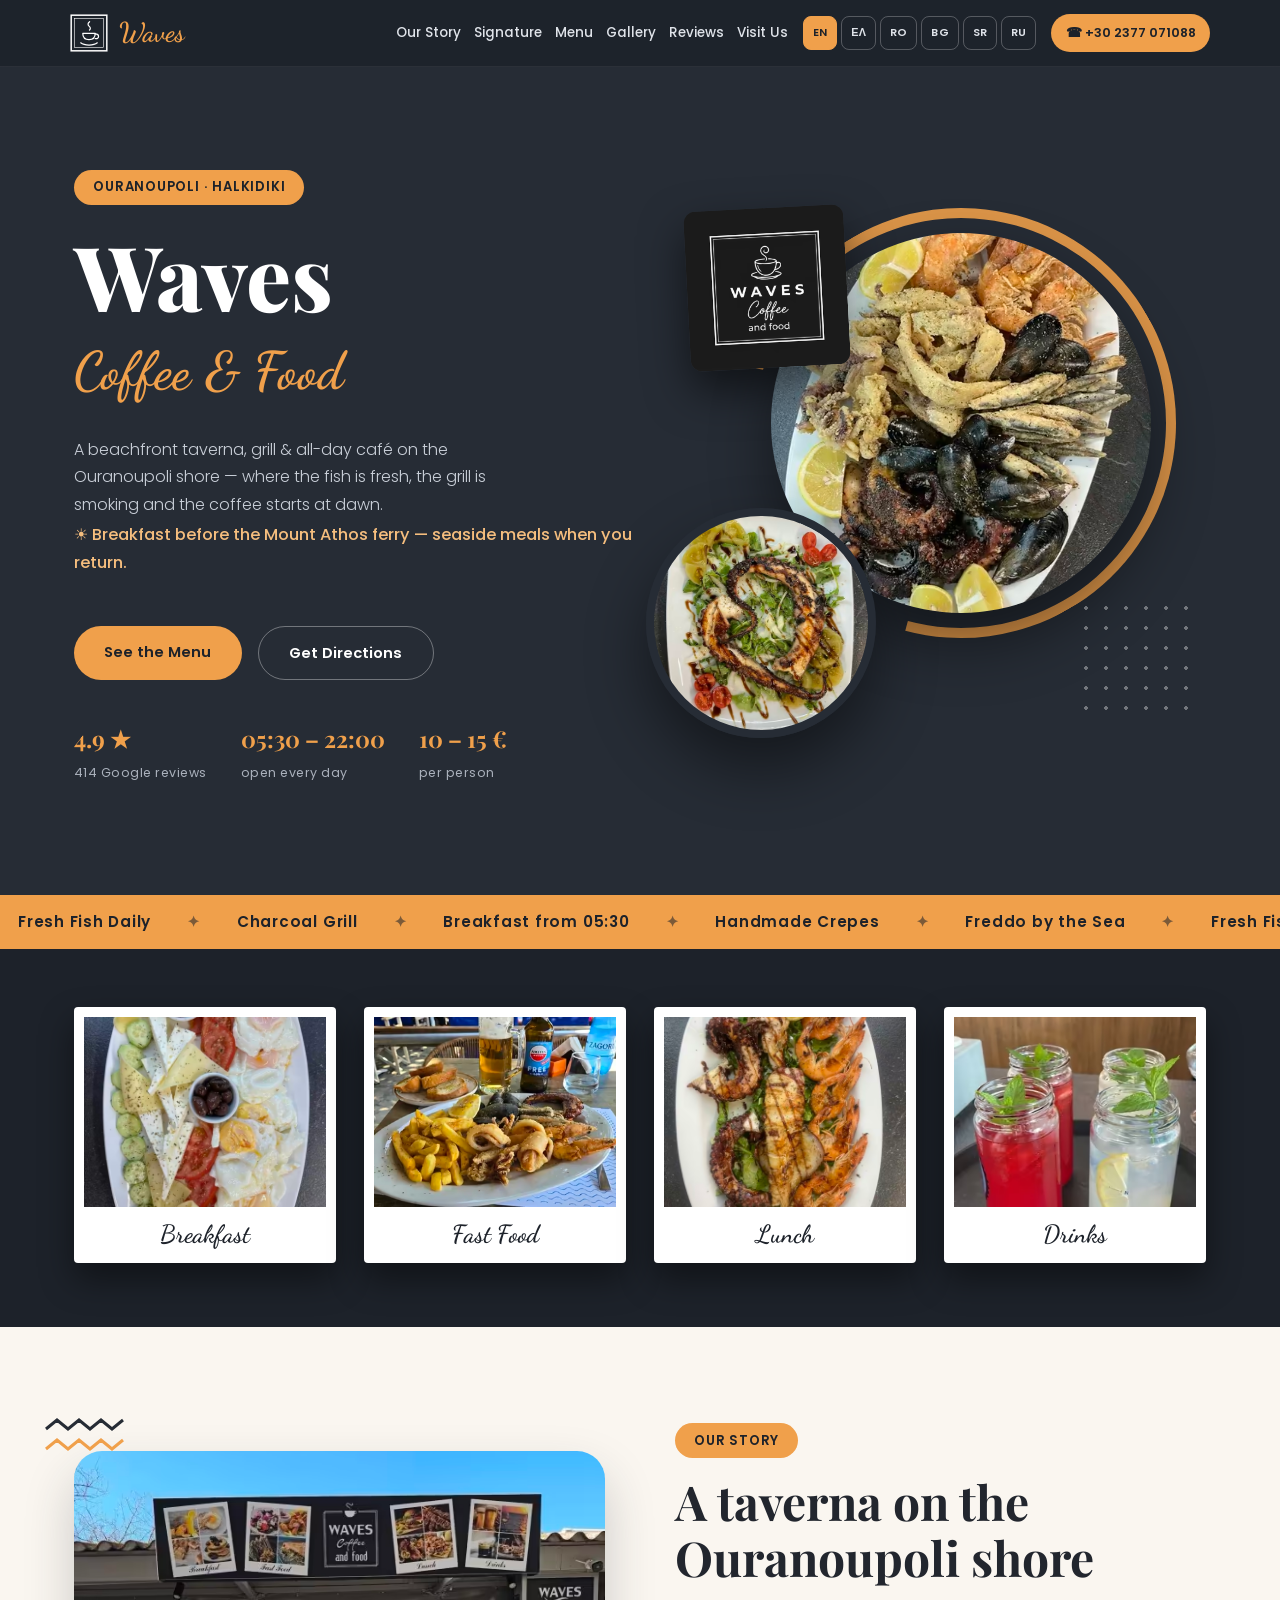
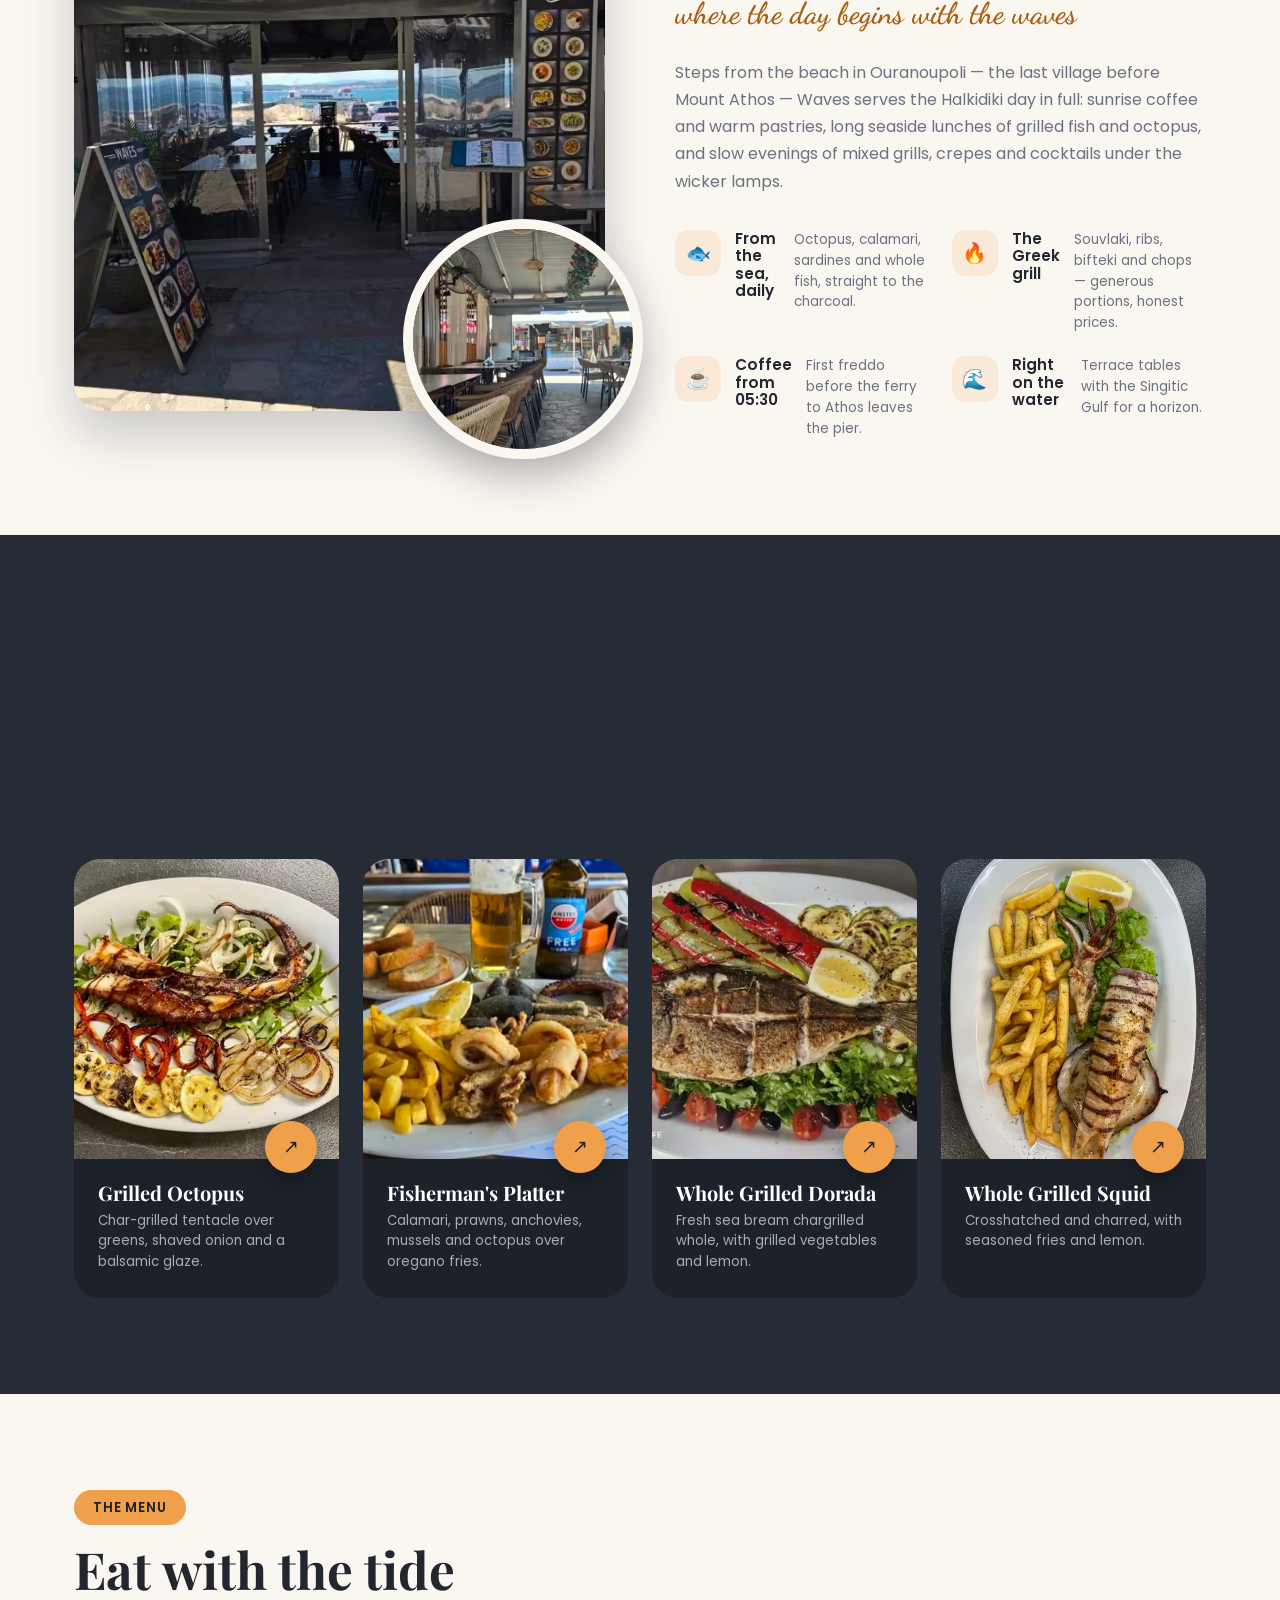
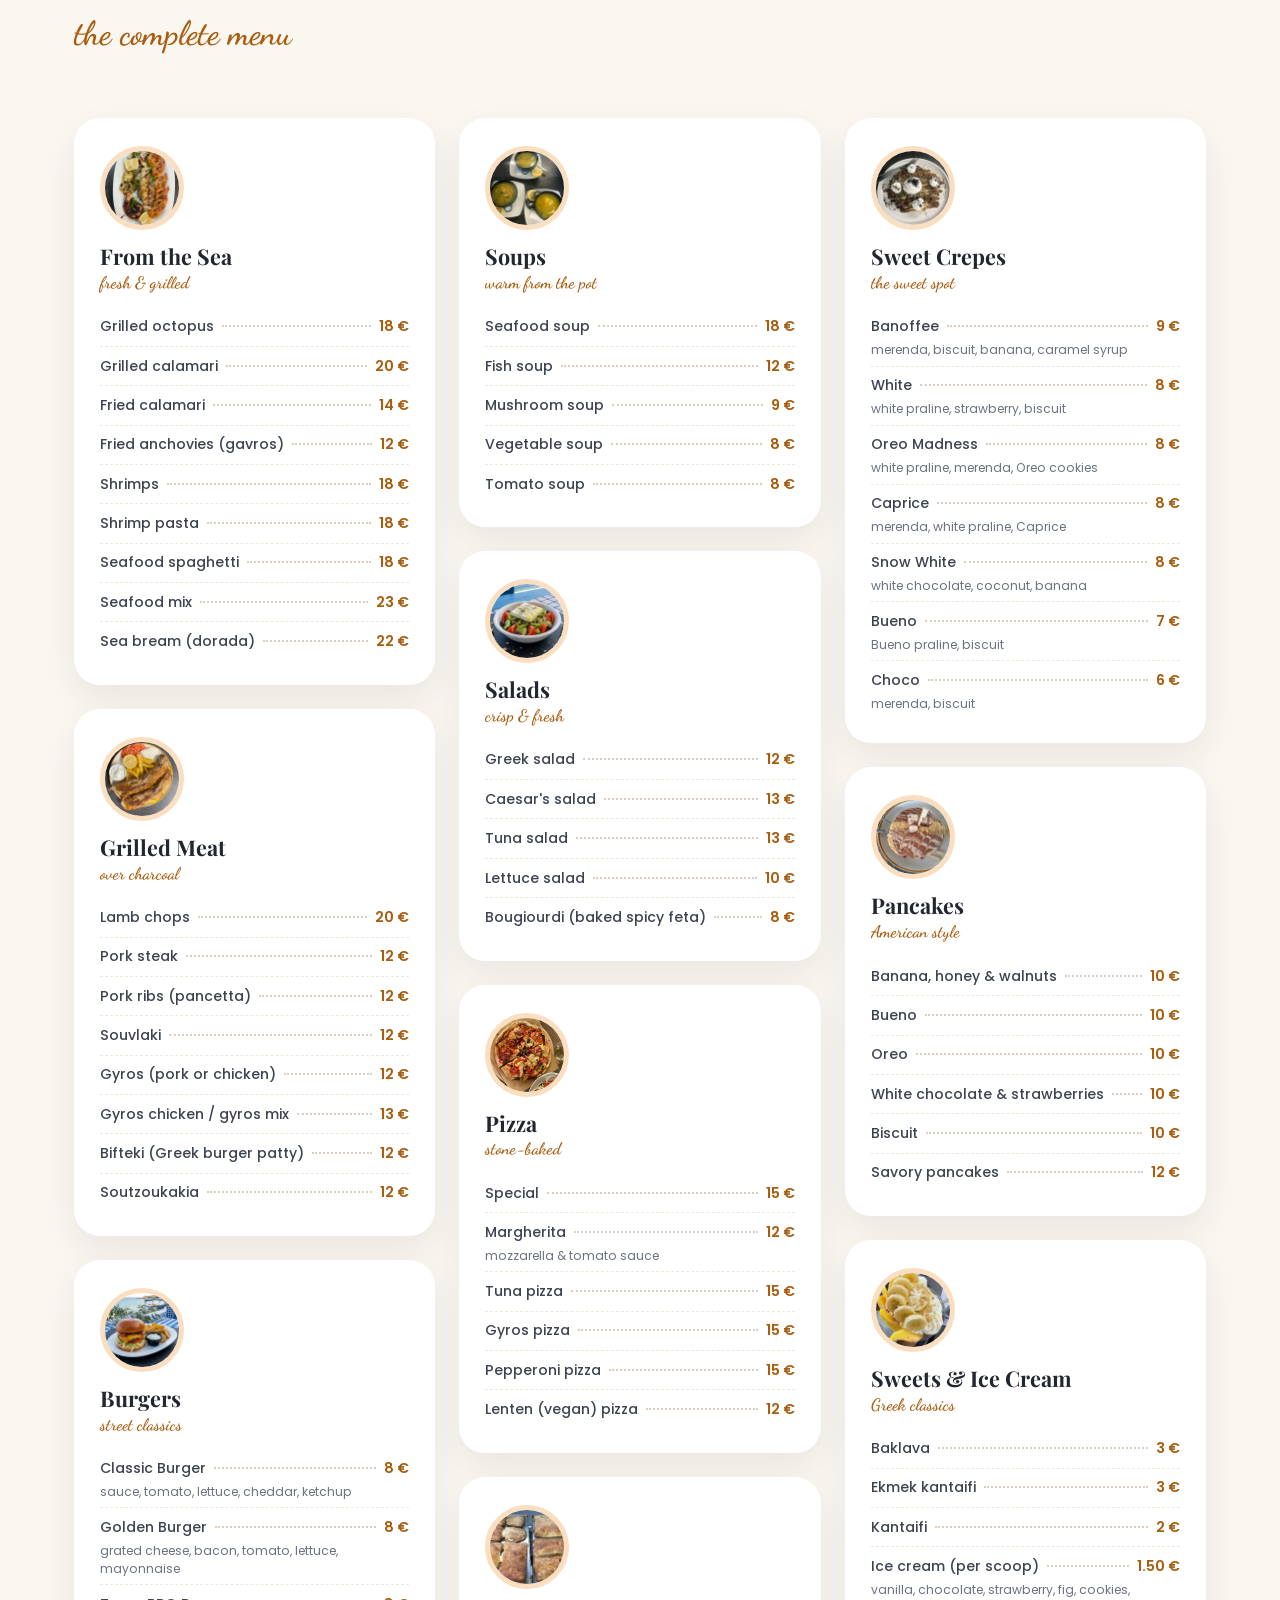
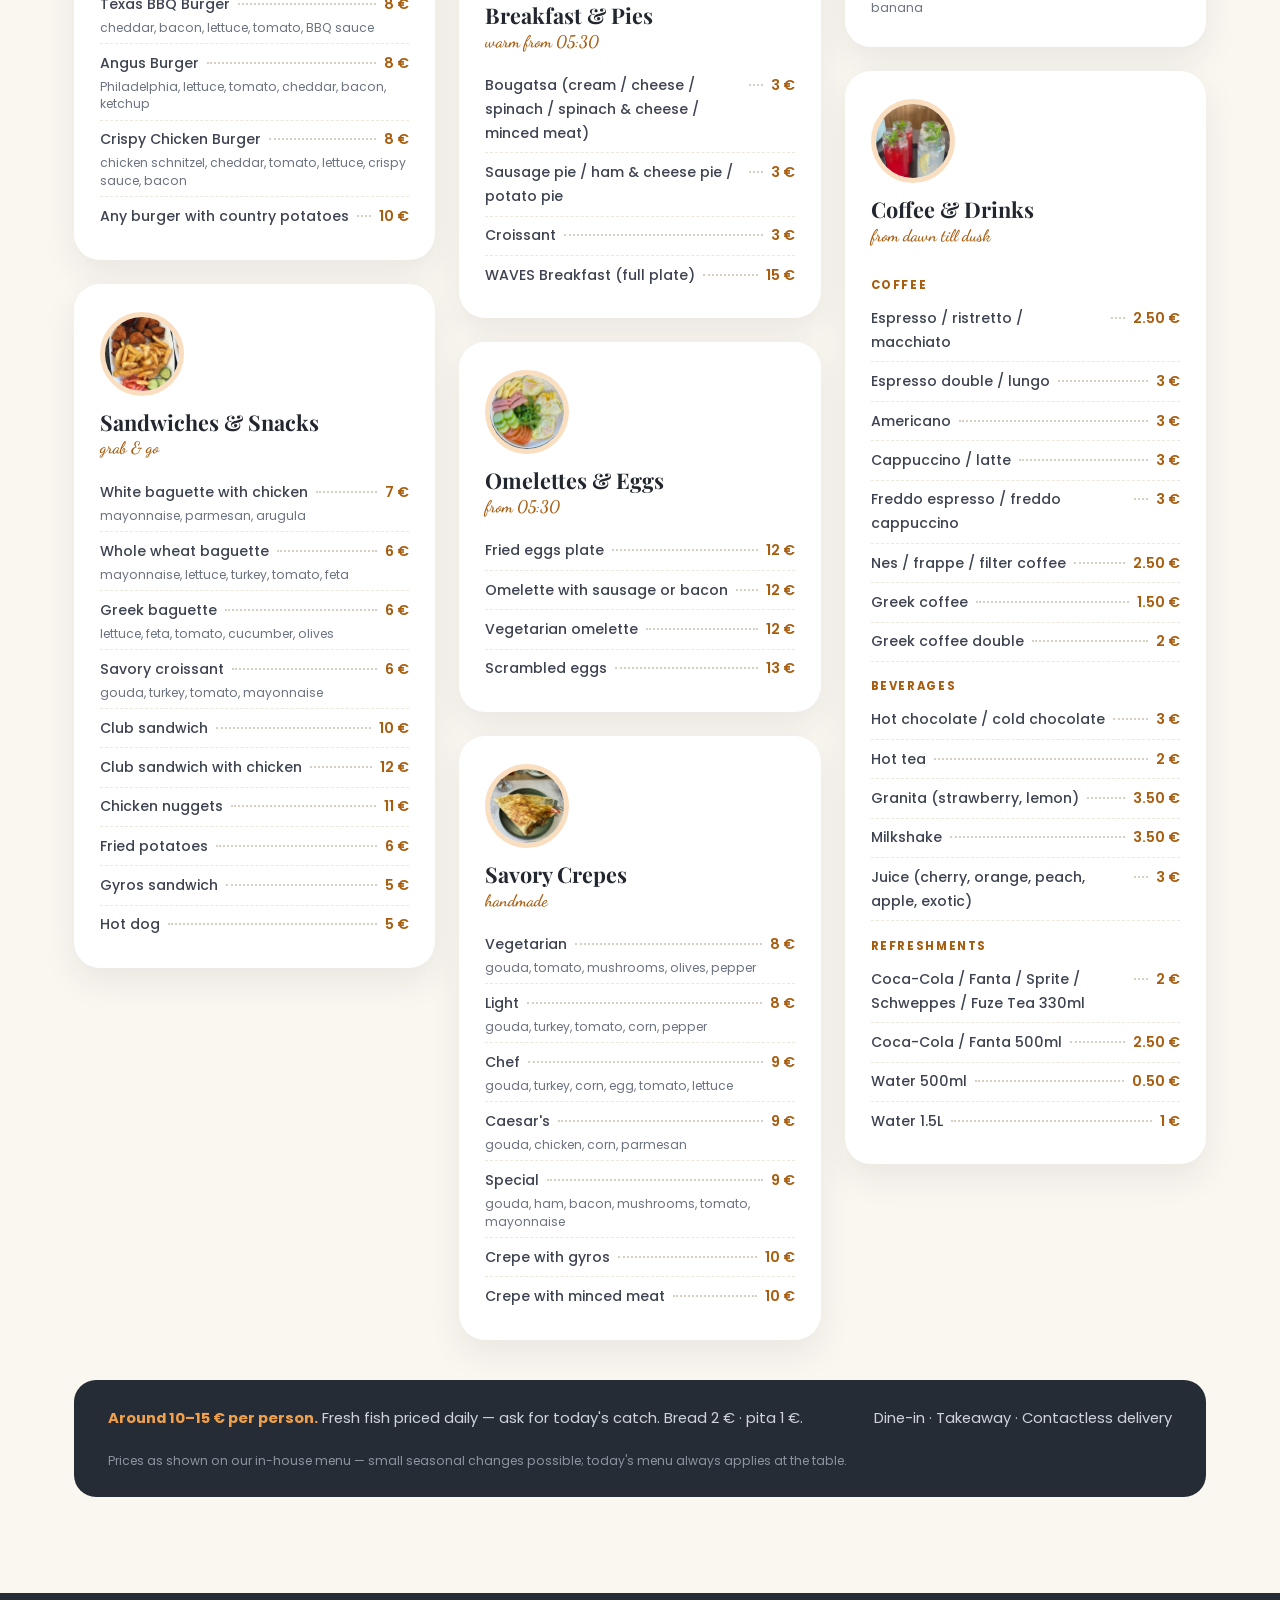
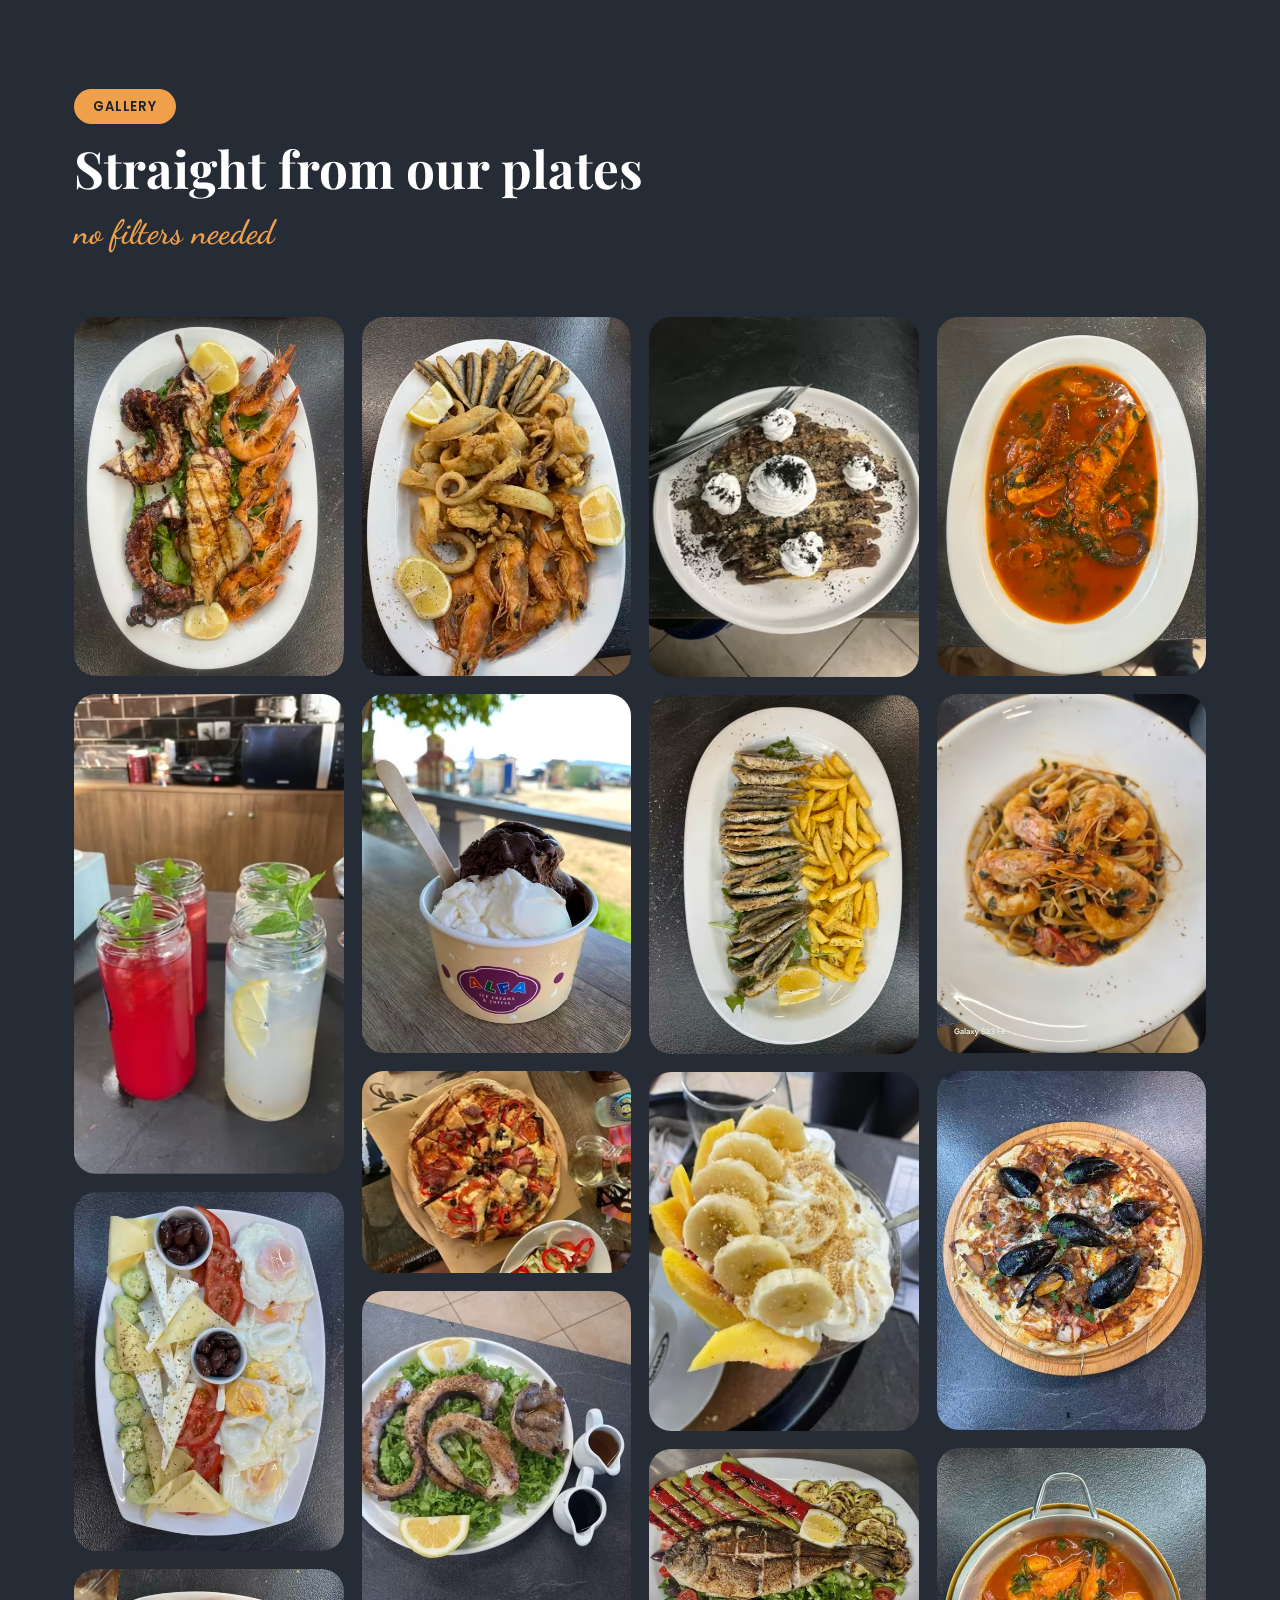
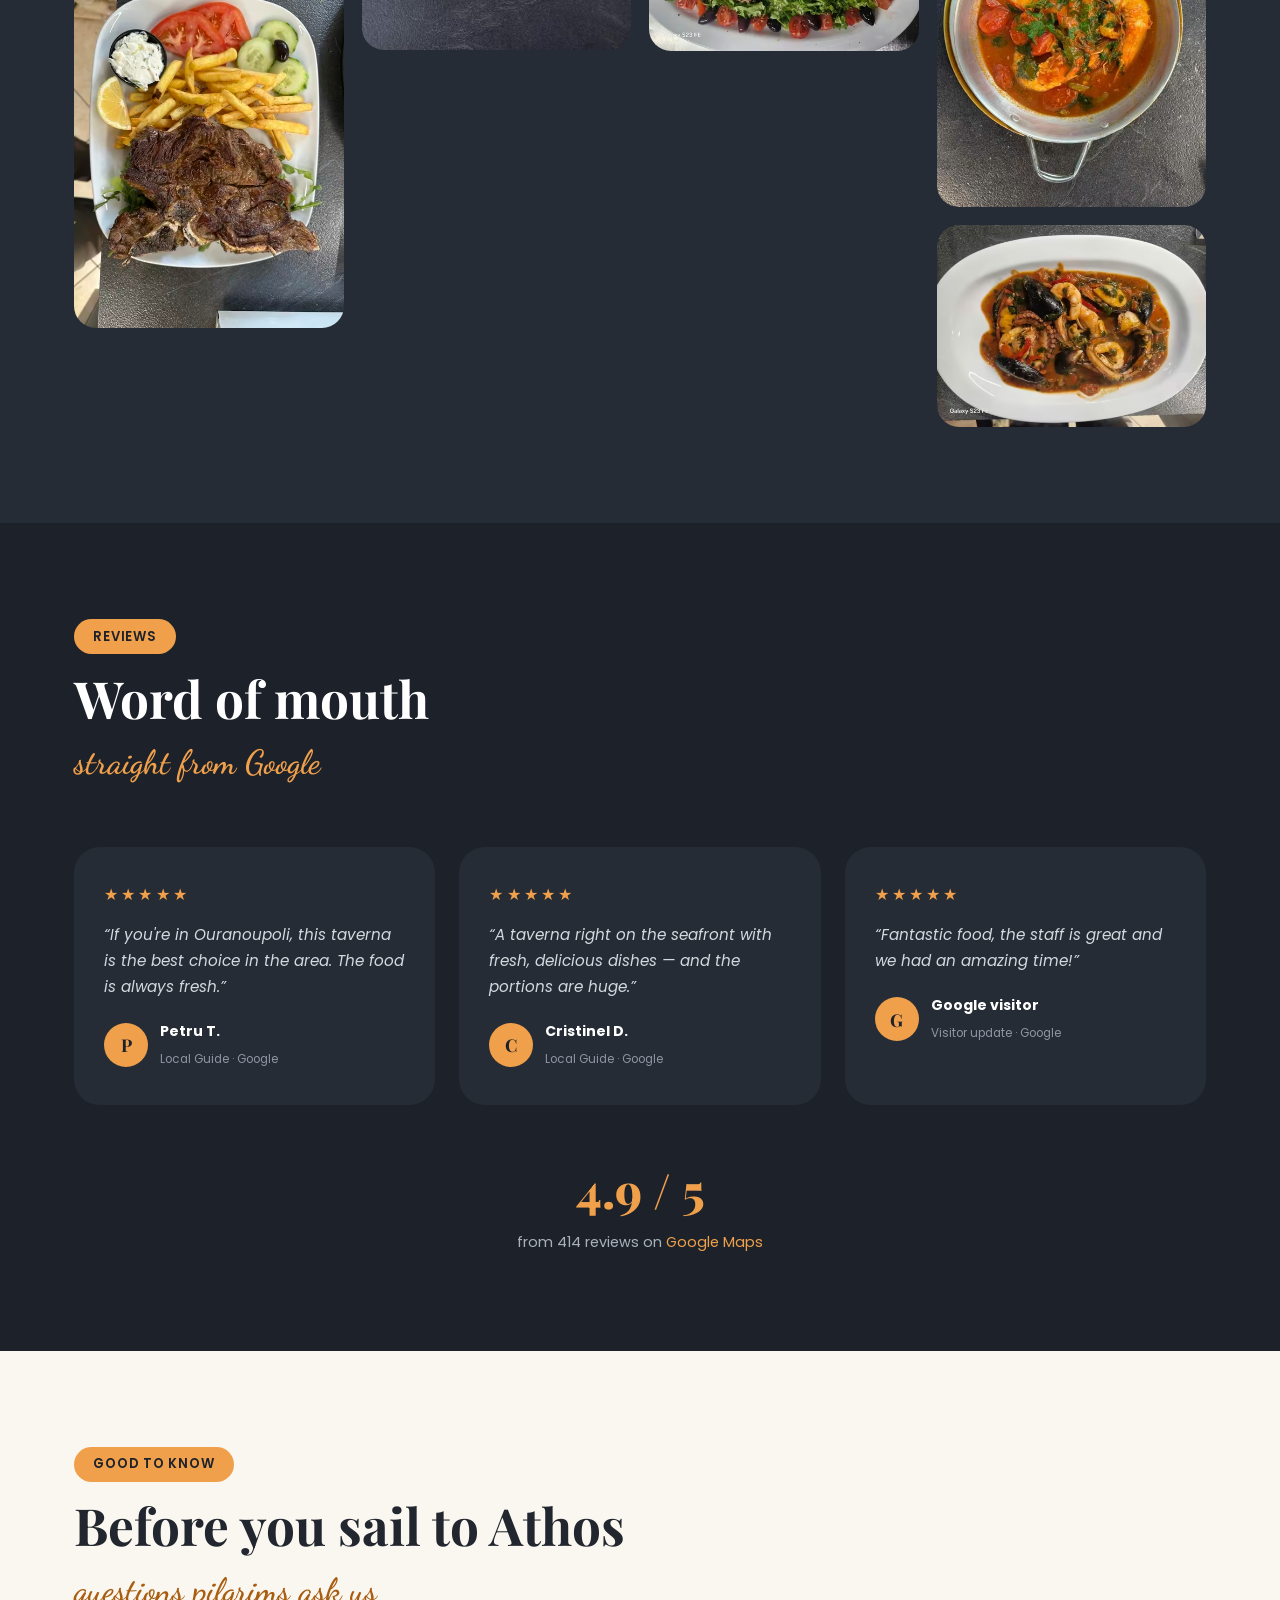
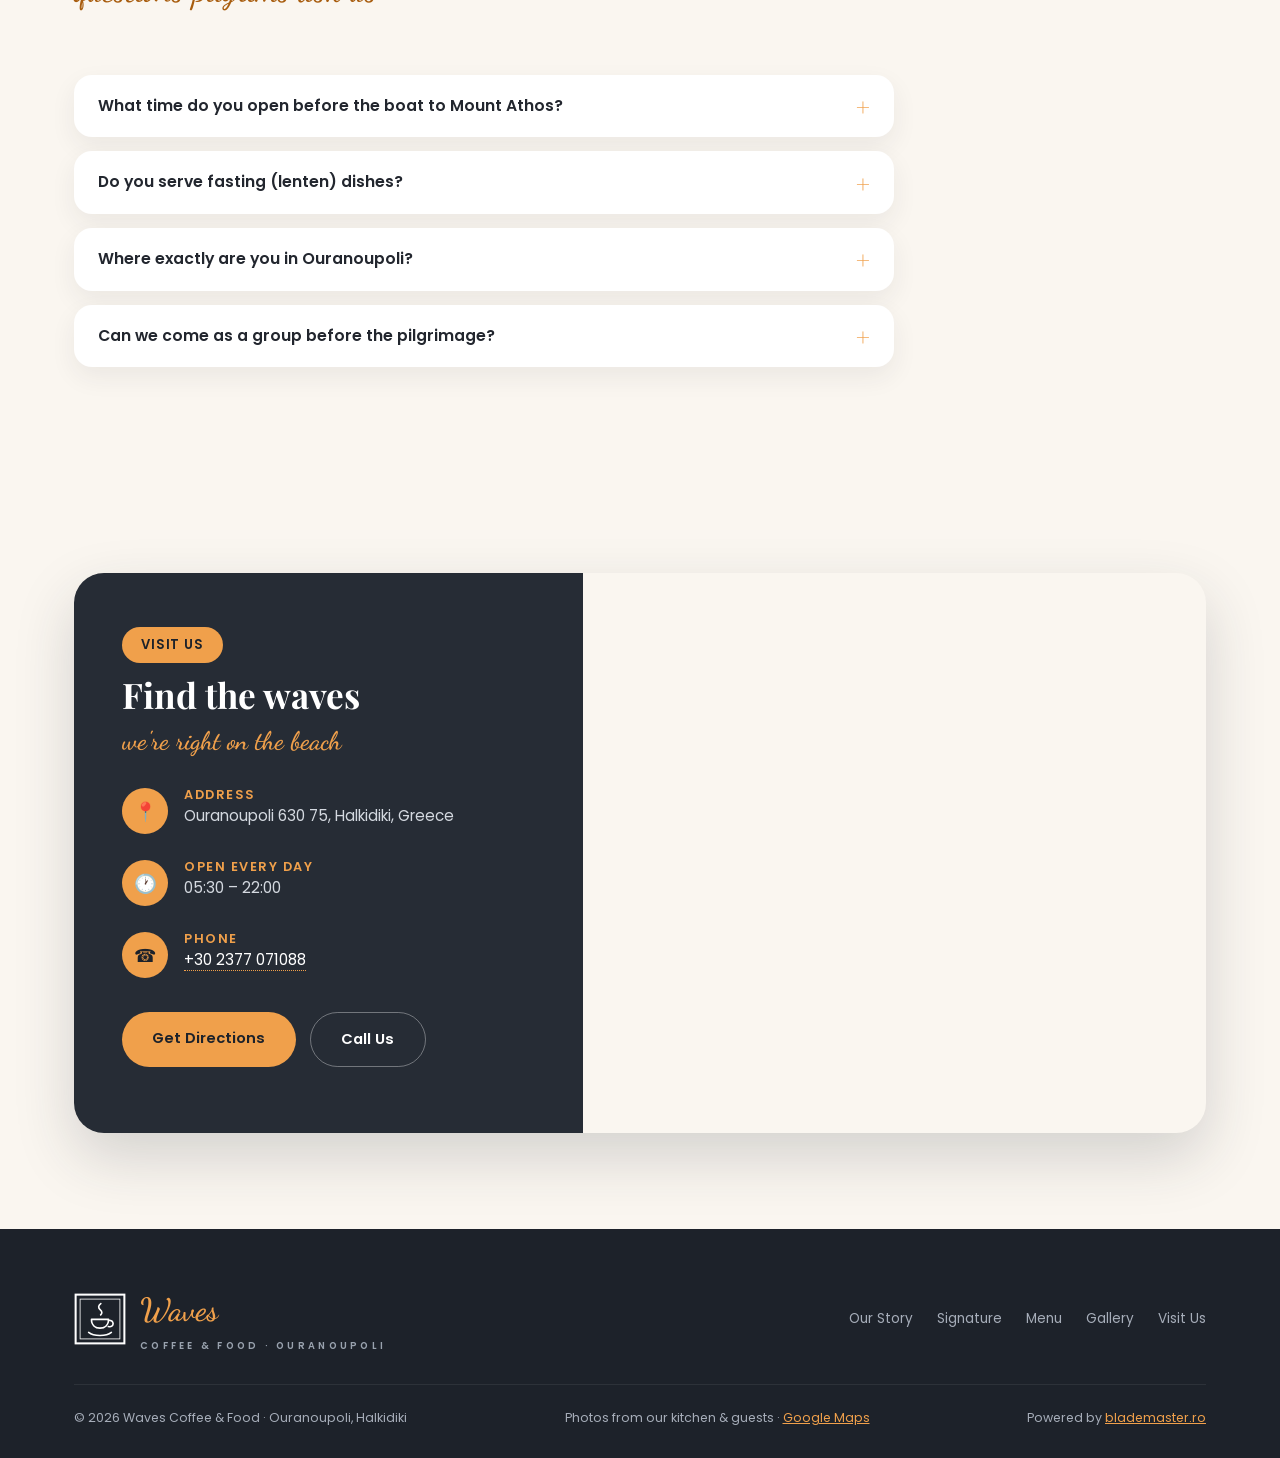
==== commit 283137f3: "Right-size every image: 300/500/800/1200 ladders derived at build time - the build now reads intrins" ====
--- a/index.html
+++ b/index.html
@@ -169,9 +169,9 @@
     </div>
     <div class="hero-art">
       <div class="ring ring-1"></div>
-      <div class="circle-img ci-1"><picture><source type="image/avif" srcset="/images/seafood-platter-800.avif?v=a383035c 600w" sizes="380px"><source type="image/webp" srcset="/images/seafood-platter-800.webp?v=1ee051a1 600w" sizes="380px"><img src="/images/seafood-platter-800.jpg?v=55320703" srcset="/images/seafood-platter-800.jpg 600w" sizes="380px" width="600" height="800" fetchpriority="high" alt="Mixed seafood platter — shrimp, calamari, mussels and grilled octopus"></picture></div>
-      <div class="circle-img ci-2"><picture><source type="image/avif" srcset="/images/octopus-balsamic-800.avif?v=6e136138" sizes="230px"><source type="image/webp" srcset="/images/octopus-balsamic-800.webp?v=3dcc1177" sizes="230px"><img src="/images/octopus-balsamic-800.jpg?v=4bed03b0" sizes="230px" width="600" height="800" alt="Char-grilled octopus with balsamic glaze"></picture></div>
-      <img class="signboard" src="/images/brand/waves-sign.png" alt="Waves Coffee and Food — the signboard logo" width="600" height="600" loading="lazy">
+      <div class="circle-img ci-1"><picture><source type="image/avif" srcset="/images/seafood-platter-500.avif?v=552b6790 500w, /images/seafood-platter-800.avif?v=a383035c 600w" sizes="380px"><source type="image/webp" srcset="/images/seafood-platter-500.webp?v=bc06801f 500w, /images/seafood-platter-800.webp?v=1ee051a1 600w" sizes="380px"><img src="/images/seafood-platter-800.jpg?v=55320703" sizes="380px" width="600" height="800" fetchpriority="high" alt="Mixed seafood platter — shrimp, calamari, mussels and grilled octopus" srcset="/images/seafood-platter-500.jpg 500w, /images/seafood-platter-800.jpg 600w"></picture></div>
+      <div class="circle-img ci-2"><picture><source type="image/avif" srcset="/images/octopus-balsamic-500.avif?v=d729394b 500w, /images/octopus-balsamic-800.avif?v=6e136138 600w" sizes="230px"><source type="image/webp" srcset="/images/octopus-balsamic-500.webp?v=ac07d5f4 500w, /images/octopus-balsamic-800.webp?v=3dcc1177 600w" sizes="230px"><img src="/images/octopus-balsamic-800.jpg?v=4bed03b0" sizes="230px" width="600" height="800" alt="Char-grilled octopus with balsamic glaze" srcset="/images/octopus-balsamic-500.jpg 500w, /images/octopus-balsamic-800.jpg 600w"></picture></div>
+      <picture><source type="image/avif" srcset="/images/waves-sign-520.avif?v=9b879188"><source type="image/webp" srcset="/images/waves-sign-520.webp?v=ab4f768b"><img class="signboard" src="/images/waves-sign-520.jpg?v=9431960a" alt="Waves Coffee and Food — the signboard logo" width="520" height="520" loading="lazy"></picture>
       <div class="dots"></div>
     </div>
   </div>
@@ -185,10 +185,10 @@
 
 <section class="polas" aria-label="Breakfast, fast food, lunch and drinks at Waves">
   <div class="wrap pol-row">
-    <figure class="pol reveal pol-r1"><picture><source type="image/avif" srcset="/images/greek-breakfast-800.avif?v=347361ae"><source type="image/webp" srcset="/images/greek-breakfast-800.webp?v=a6bfef93"><img src="/images/greek-breakfast-800.jpg?v=c34ba376" alt="Greek breakfast plate" width="600" height="800" loading="lazy"></picture><figcaption>Breakfast</figcaption></figure>
-    <figure class="pol reveal pol-r2"><picture><source type="image/avif" srcset="/images/fried-platter-800.avif?v=f2b2cdc7"><source type="image/webp" srcset="/images/fried-platter-800.webp?v=28a3a450"><img src="/images/fried-platter-800.jpg?v=8bb4ff12" alt="Fried seafood platter" width="800" height="450" loading="lazy"></picture><figcaption>Fast Food</figcaption></figure>
-    <figure class="pol reveal pol-r3"><picture><source type="image/avif" srcset="/images/grill-platter-800.avif?v=3af80950"><source type="image/webp" srcset="/images/grill-platter-800.webp?v=55534da3"><img src="/images/grill-platter-800.jpg?v=a1ed6278" alt="Grilled seafood platter" width="600" height="800" loading="lazy"></picture><figcaption>Lunch</figcaption></figure>
-    <figure class="pol reveal pol-r4"><picture><source type="image/avif" srcset="/images/coolers-800.avif?v=7dc7a9e6"><source type="image/webp" srcset="/images/coolers-800.webp?v=7da76cc3"><img src="/images/coolers-800.jpg?v=08314b7f" alt="House coolers and lemonade" width="450" height="800" loading="lazy"></picture><figcaption>Drinks</figcaption></figure>
+    <figure class="pol reveal pol-r1"><picture><source type="image/avif" srcset="/images/greek-breakfast-500.avif?v=746232c9 500w, /images/greek-breakfast-800.avif?v=347361ae 600w" sizes="(max-width:640px) 40vw, 150px"><source type="image/webp" srcset="/images/greek-breakfast-500.webp?v=ecb883cc 500w, /images/greek-breakfast-800.webp?v=a6bfef93 600w" sizes="(max-width:640px) 40vw, 150px"><img src="/images/greek-breakfast-800.jpg?v=c34ba376" sizes="(max-width:640px) 40vw, 150px" alt="Greek breakfast plate" width="600" height="800" loading="lazy" srcset="/images/greek-breakfast-500.jpg 500w, /images/greek-breakfast-800.jpg 600w"></picture><figcaption>Breakfast</figcaption></figure>
+    <figure class="pol reveal pol-r2"><picture><source type="image/avif" srcset="/images/fried-platter-500.avif?v=380c8a98 500w, /images/fried-platter-800.avif?v=f2b2cdc7 800w" sizes="(max-width:640px) 40vw, 150px"><source type="image/webp" srcset="/images/fried-platter-500.webp?v=4e0593c4 500w, /images/fried-platter-800.webp?v=28a3a450 800w" sizes="(max-width:640px) 40vw, 150px"><img src="/images/fried-platter-800.jpg?v=8bb4ff12" sizes="(max-width:640px) 40vw, 150px" alt="Fried seafood platter" width="800" height="450" loading="lazy" srcset="/images/fried-platter-500.jpg 500w, /images/fried-platter-800.jpg 800w"></picture><figcaption>Fast Food</figcaption></figure>
+    <figure class="pol reveal pol-r3"><picture><source type="image/avif" srcset="/images/grill-platter-500.avif?v=24304391 500w, /images/grill-platter-800.avif?v=3af80950 600w" sizes="(max-width:640px) 40vw, 150px"><source type="image/webp" srcset="/images/grill-platter-500.webp?v=0c7f6e39 500w, /images/grill-platter-800.webp?v=55534da3 600w" sizes="(max-width:640px) 40vw, 150px"><img src="/images/grill-platter-800.jpg?v=a1ed6278" sizes="(max-width:640px) 40vw, 150px" alt="Grilled seafood platter" width="600" height="800" loading="lazy" srcset="/images/grill-platter-500.jpg 500w, /images/grill-platter-800.jpg 600w"></picture><figcaption>Lunch</figcaption></figure>
+    <figure class="pol reveal pol-r4"><picture><source type="image/avif" srcset="/images/coolers-300.avif?v=4cf0f250 300w, /images/coolers-500.avif?v=7dc7a9e6 449w, /images/coolers-800.avif?v=7dc7a9e6 449w" sizes="(max-width:640px) 40vw, 150px"><source type="image/webp" srcset="/images/coolers-300.webp?v=0d7bf7df 300w, /images/coolers-500.webp?v=7da76cc3 449w, /images/coolers-800.webp?v=7da76cc3 449w" sizes="(max-width:640px) 40vw, 150px"><img src="/images/coolers-800.jpg?v=08314b7f" sizes="(max-width:640px) 40vw, 150px" alt="House coolers and lemonade" width="450" height="800" loading="lazy" srcset="/images/coolers-300.jpg 300w, /images/coolers-500.jpg 449w, /images/coolers-800.jpg 449w"></picture><figcaption>Drinks</figcaption></figure>
   </div>
 </section>
 
@@ -196,8 +196,8 @@
   <div class="wrap story-grid">
     <div class="story-art reveal">
       <svg class="zig" width="90" height="40" viewBox="0 0 90 40" fill="none"><path d="M2 12l11-9 11 9 11-9 11 9 11-9 11 9 11-9" stroke="#262C35" stroke-width="3"/><path d="M2 32l11-9 11 9 11-9 11 9 11-9 11 9 11-9" stroke="#F0A04B" stroke-width="3"/></svg>
-      <div class="main"><picture><source type="image/avif" srcset="/images/facade-800.avif?v=d5f0bd90 800w, /images/facade-1200.avif?v=8d19b126 1200w" sizes="(max-width:1020px) 100vw, 560px"><source type="image/webp" srcset="/images/facade-800.webp?v=cddc46e8 800w, /images/facade-1200.webp?v=4aed1ddb 1200w" sizes="(max-width:1020px) 100vw, 560px"><img src="/images/facade-800.jpg?v=c81b613a" srcset="/images/facade-800.jpg 800w, /images/facade-1200.jpg 1200w" sizes="(max-width:1020px) 100vw, 560px" width="600" height="800" alt="Waves Coffee & Food facade with the sea framed through the terrace" loading="lazy"></picture></div>
-      <div class="float"><picture><source type="image/avif" srcset="/images/interior-800.avif?v=85a52d92 800w" sizes="240px"><source type="image/webp" srcset="/images/interior-800.webp?v=49ad90a2 800w" sizes="240px"><img src="/images/interior-800.jpg?v=69bfa8e6" srcset="/images/interior-800.jpg 800w" sizes="240px" width="800" height="450" alt="Covered terrace dining room with wicker lamps" loading="lazy"></picture></div>
+      <div class="main"><picture><source type="image/avif" srcset="/images/facade-500.avif?v=d479a217 500w, /images/facade-800.avif?v=d5f0bd90 600w" sizes="(max-width:1020px) 100vw, 560px"><source type="image/webp" srcset="/images/facade-500.webp?v=0fc07f33 500w, /images/facade-800.webp?v=cddc46e8 600w" sizes="(max-width:1020px) 100vw, 560px"><img src="/images/facade-800.jpg?v=c81b613a" sizes="(max-width:1020px) 100vw, 560px" width="600" height="800" alt="Waves Coffee & Food facade with the sea framed through the terrace" loading="lazy" srcset="/images/facade-500.jpg 500w, /images/facade-800.jpg 600w"></picture></div>
+      <div class="float"><picture><source type="image/avif" srcset="/images/interior-500.avif?v=92f81938 500w, /images/interior-800.avif?v=85a52d92 800w" sizes="240px"><source type="image/webp" srcset="/images/interior-500.webp?v=c900dd57 500w, /images/interior-800.webp?v=49ad90a2 800w" sizes="240px"><img src="/images/interior-800.jpg?v=69bfa8e6" sizes="240px" width="800" height="450" alt="Covered terrace dining room with wicker lamps" loading="lazy" srcset="/images/interior-500.jpg 500w, /images/interior-800.jpg 800w"></picture></div>
     </div>
     <div class="reveal">
       <span class="pill" data-i18n="story_pill">OUR STORY</span>
@@ -222,10 +222,10 @@
       <div class="script sc-lg" data-i18n="sig_script">from the Aegean, with love</div>
     </div>
     <div class="sig-grid">
-      <article class="sig-card reveal"><picture><source type="image/avif" srcset="/images/octopus-grill-800.avif?v=bd52a7ea 800w" sizes="(max-width:640px) 100vw, (max-width:1020px) 50vw, 280px"><source type="image/webp" srcset="/images/octopus-grill-800.webp?v=ca1b45da 800w" sizes="(max-width:640px) 100vw, (max-width:1020px) 50vw, 280px"><img src="/images/octopus-grill-800.jpg?v=8f40e3ca" srcset="/images/octopus-grill-800.jpg 800w" sizes="(max-width:640px) 100vw, (max-width:1020px) 50vw, 280px" width="800" height="600" alt="Grilled octopus with balsamic" loading="lazy"></picture><span class="sig-arrow">↗</span><div class="sig-body"><h3 data-i18n="s1_h">Grilled Octopus</h3><p data-i18n="s1_p">Char-grilled tentacle over greens, shaved onion and a balsamic glaze.</p></div></article>
-      <article class="sig-card reveal"><picture><source type="image/avif" srcset="/images/fried-platter-800.avif?v=f2b2cdc7 800w" sizes="(max-width:640px) 100vw, (max-width:1020px) 50vw, 280px"><source type="image/webp" srcset="/images/fried-platter-800.webp?v=28a3a450 800w" sizes="(max-width:640px) 100vw, (max-width:1020px) 50vw, 280px"><img src="/images/fried-platter-800.jpg?v=8bb4ff12" srcset="/images/fried-platter-800.jpg 800w" sizes="(max-width:640px) 100vw, (max-width:1020px) 50vw, 280px" width="800" height="450" alt="Fried seafood platter" loading="lazy"></picture><span class="sig-arrow">↗</span><div class="sig-body"><h3 data-i18n="s2_h">Fisherman's Platter</h3><p data-i18n="s2_p">Calamari, prawns, anchovies, mussels and octopus over oregano fries.</p></div></article>
-      <article class="sig-card reveal"><picture><source type="image/avif" srcset="/images/dorada-platter-800.avif?v=4788ee7b 800w" sizes="(max-width:640px) 100vw, (max-width:1020px) 50vw, 280px"><source type="image/webp" srcset="/images/dorada-platter-800.webp?v=3b412c12 800w" sizes="(max-width:640px) 100vw, (max-width:1020px) 50vw, 280px"><img src="/images/dorada-platter-800.jpg?v=8d4eba5d" srcset="/images/dorada-platter-800.jpg 800w" sizes="(max-width:640px) 100vw, (max-width:1020px) 50vw, 280px" width="800" height="600" alt="Whole grilled dorada with grilled vegetables and lemon" loading="lazy"></picture><span class="sig-arrow">↗</span><div class="sig-body"><h3 data-i18n="s3_h">Whole Grilled Dorada</h3><p data-i18n="s3_p">Fresh sea bream chargrilled whole, with grilled vegetables and lemon.</p></div></article>
-      <article class="sig-card reveal"><picture><source type="image/avif" srcset="/images/grilled-squid-800.avif?v=5ea362d8 800w" sizes="(max-width:640px) 100vw, (max-width:1020px) 50vw, 280px"><source type="image/webp" srcset="/images/grilled-squid-800.webp?v=03f97bc0 800w" sizes="(max-width:640px) 100vw, (max-width:1020px) 50vw, 280px"><img src="/images/grilled-squid-800.jpg?v=c37118a9" srcset="/images/grilled-squid-800.jpg 800w" sizes="(max-width:640px) 100vw, (max-width:1020px) 50vw, 280px" width="600" height="800" alt="Whole grilled squid with fries and lemon" loading="lazy"></picture><span class="sig-arrow">↗</span><div class="sig-body"><h3 data-i18n="s4_h">Whole Grilled Squid</h3><p data-i18n="s4_p">Crosshatched and charred, with seasoned fries and lemon.</p></div></article>
+      <article class="sig-card reveal"><picture><source type="image/avif" srcset="/images/octopus-grill-500.avif?v=8d5b9025 500w, /images/octopus-grill-800.avif?v=bd52a7ea 800w" sizes="(max-width:640px) 100vw, (max-width:1020px) 50vw, 280px"><source type="image/webp" srcset="/images/octopus-grill-500.webp?v=8df92352 500w, /images/octopus-grill-800.webp?v=ca1b45da 800w" sizes="(max-width:640px) 100vw, (max-width:1020px) 50vw, 280px"><img src="/images/octopus-grill-800.jpg?v=8f40e3ca" sizes="(max-width:640px) 100vw, (max-width:1020px) 50vw, 280px" width="800" height="600" alt="Grilled octopus with balsamic" loading="lazy" srcset="/images/octopus-grill-500.jpg 500w, /images/octopus-grill-800.jpg 800w"></picture><span class="sig-arrow">↗</span><div class="sig-body"><h3 data-i18n="s1_h">Grilled Octopus</h3><p data-i18n="s1_p">Char-grilled tentacle over greens, shaved onion and a balsamic glaze.</p></div></article>
+      <article class="sig-card reveal"><picture><source type="image/avif" srcset="/images/fried-platter-500.avif?v=380c8a98 500w, /images/fried-platter-800.avif?v=f2b2cdc7 800w" sizes="(max-width:640px) 100vw, (max-width:1020px) 50vw, 280px"><source type="image/webp" srcset="/images/fried-platter-500.webp?v=4e0593c4 500w, /images/fried-platter-800.webp?v=28a3a450 800w" sizes="(max-width:640px) 100vw, (max-width:1020px) 50vw, 280px"><img src="/images/fried-platter-800.jpg?v=8bb4ff12" sizes="(max-width:640px) 100vw, (max-width:1020px) 50vw, 280px" width="800" height="450" alt="Fried seafood platter" loading="lazy" srcset="/images/fried-platter-500.jpg 500w, /images/fried-platter-800.jpg 800w"></picture><span class="sig-arrow">↗</span><div class="sig-body"><h3 data-i18n="s2_h">Fisherman's Platter</h3><p data-i18n="s2_p">Calamari, prawns, anchovies, mussels and octopus over oregano fries.</p></div></article>
+      <article class="sig-card reveal"><picture><source type="image/avif" srcset="/images/dorada-platter-500.avif?v=38fbf22e 500w, /images/dorada-platter-800.avif?v=4788ee7b 800w" sizes="(max-width:640px) 100vw, (max-width:1020px) 50vw, 280px"><source type="image/webp" srcset="/images/dorada-platter-500.webp?v=b2374737 500w, /images/dorada-platter-800.webp?v=3b412c12 800w" sizes="(max-width:640px) 100vw, (max-width:1020px) 50vw, 280px"><img src="/images/dorada-platter-800.jpg?v=8d4eba5d" sizes="(max-width:640px) 100vw, (max-width:1020px) 50vw, 280px" width="800" height="600" alt="Whole grilled dorada with grilled vegetables and lemon" loading="lazy" srcset="/images/dorada-platter-500.jpg 500w, /images/dorada-platter-800.jpg 800w"></picture><span class="sig-arrow">↗</span><div class="sig-body"><h3 data-i18n="s3_h">Whole Grilled Dorada</h3><p data-i18n="s3_p">Fresh sea bream chargrilled whole, with grilled vegetables and lemon.</p></div></article>
+      <article class="sig-card reveal"><picture><source type="image/avif" srcset="/images/grilled-squid-500.avif?v=8a577a84 500w, /images/grilled-squid-800.avif?v=5ea362d8 600w" sizes="(max-width:640px) 100vw, (max-width:1020px) 50vw, 280px"><source type="image/webp" srcset="/images/grilled-squid-500.webp?v=b779182d 500w, /images/grilled-squid-800.webp?v=03f97bc0 600w" sizes="(max-width:640px) 100vw, (max-width:1020px) 50vw, 280px"><img src="/images/grilled-squid-800.jpg?v=c37118a9" sizes="(max-width:640px) 100vw, (max-width:1020px) 50vw, 280px" width="600" height="800" alt="Whole grilled squid with fries and lemon" loading="lazy" srcset="/images/grilled-squid-500.jpg 500w, /images/grilled-squid-800.jpg 600w"></picture><span class="sig-arrow">↗</span><div class="sig-body"><h3 data-i18n="s4_h">Whole Grilled Squid</h3><p data-i18n="s4_p">Crosshatched and charred, with seasoned fries and lemon.</p></div></article>
     </div>
   </div>
 </section>
@@ -237,7 +237,7 @@
       <h2 data-i18n="menu_h2">Eat with the tide</h2>
       <div class="script sc-lg" data-i18n="menu_script">the complete menu</div>
     </div>
-    <div class="fullmenu" id="fullmenu"><div class="fm-card"><div class="mc-img"><picture><source type="image/avif" srcset="/images/seafood-grill-800.avif?v=79423487"><source type="image/webp" srcset="/images/seafood-grill-800.webp?v=aacc967c"><img src="/images/seafood-grill-800.jpg?v=987bbd6c" alt="" loading="lazy"></picture></div><h3><button type="button" class="fm-t" aria-expanded="true">From the Sea</button></h3><span class="script">fresh &amp; grilled</span><ul><li><div class="fm-row"><span class="nm">Grilled octopus</span><span class="ld"></span><span class="pr">18 €</span></div></li><li><div class="fm-row"><span class="nm">Grilled calamari</span><span class="ld"></span><span class="pr">20 €</span></div></li><li><div class="fm-row"><span class="nm">Fried calamari</span><span class="ld"></span><span class="pr">14 €</span></div></li><li><div class="fm-row"><span class="nm">Fried anchovies (gavros)</span><span class="ld"></span><span class="pr">12 €</span></div></li><li><div class="fm-row"><span class="nm">Shrimps</span><span class="ld"></span><span class="pr">18 €</span></div></li><li><div class="fm-row"><span class="nm">Shrimp pasta</span><span class="ld"></span><span class="pr">18 €</span></div></li><li><div class="fm-row"><span class="nm">Seafood spaghetti</span><span class="ld"></span><span class="pr">18 €</span></div></li><li><div class="fm-row"><span class="nm">Seafood mix</span><span class="ld"></span><span class="pr">23 €</span></div></li><li><div class="fm-row"><span class="nm">Sea bream (dorada)</span><span class="ld"></span><span class="pr">22 €</span></div></li></ul></div><div class="fm-card"><div class="mc-img"><picture><source type="image/avif" srcset="/images/pork-ribs-800.avif?v=8195e1c7"><source type="image/webp" srcset="/images/pork-ribs-800.webp?v=18ce56b5"><img src="/images/pork-ribs-800.jpg?v=f9316bb1" alt="" loading="lazy"></picture></div><h3><button type="button" class="fm-t" aria-expanded="true">Grilled Meat</button></h3><span class="script">over charcoal</span><ul><li><div class="fm-row"><span class="nm">Lamb chops</span><span class="ld"></span><span class="pr">20 €</span></div></li><li><div class="fm-row"><span class="nm">Pork steak</span><span class="ld"></span><span class="pr">12 €</span></div></li><li><div class="fm-row"><span class="nm">Pork ribs (pancetta)</span><span class="ld"></span><span class="pr">12 €</span></div></li><li><div class="fm-row"><span class="nm">Souvlaki</span><span class="ld"></span><span class="pr">12 €</span></div></li><li><div class="fm-row"><span class="nm">Gyros (pork or chicken)</span><span class="ld"></span><span class="pr">12 €</span></div></li><li><div class="fm-row"><span class="nm">Gyros chicken / gyros mix</span><span class="ld"></span><span class="pr">13 €</span></div></li><li><div class="fm-row"><span class="nm">Bifteki (Greek burger patty)</span><span class="ld"></span><span class="pr">12 €</span></div></li><li><div class="fm-row"><span class="nm">Soutzoukakia</span><span class="ld"></span><span class="pr">12 €</span></div></li></ul></div><div class="fm-card"><div class="mc-img"><picture><source type="image/avif" srcset="/images/burger-classic-800.avif?v=5c80b716"><source type="image/webp" srcset="/images/burger-classic-800.webp?v=cb3b40d2"><img src="/images/burger-classic-800.jpg?v=5fdf9bcf" alt="" loading="lazy"></picture></div><h3><button type="button" class="fm-t" aria-expanded="true">Burgers</button></h3><span class="script">street classics</span><ul><li><div class="fm-row"><span class="nm">Classic Burger</span><span class="ld"></span><span class="pr">8 €</span></div><div class="fm-desc">sauce, tomato, lettuce, cheddar, ketchup</div></li><li><div class="fm-row"><span class="nm">Golden Burger</span><span class="ld"></span><span class="pr">8 €</span></div><div class="fm-desc">grated cheese, bacon, tomato, lettuce, mayonnaise</div></li><li><div class="fm-row"><span class="nm">Texas BBQ Burger</span><span class="ld"></span><span class="pr">8 €</span></div><div class="fm-desc">cheddar, bacon, lettuce, tomato, BBQ sauce</div></li><li><div class="fm-row"><span class="nm">Angus Burger</span><span class="ld"></span><span class="pr">8 €</span></div><div class="fm-desc">Philadelphia, lettuce, tomato, cheddar, bacon, ketchup</div></li><li><div class="fm-row"><span class="nm">Crispy Chicken Burger</span><span class="ld"></span><span class="pr">8 €</span></div><div class="fm-desc">chicken schnitzel, cheddar, tomato, lettuce, crispy sauce, bacon</div></li><li><div class="fm-row"><span class="nm">Any burger with country potatoes</span><span class="ld"></span><span class="pr">10 €</span></div></li></ul></div><div class="fm-card"><div class="mc-img"><picture><source type="image/avif" srcset="/images/nuggets-800.avif?v=85b08934"><source type="image/webp" srcset="/images/nuggets-800.webp?v=3bc0d2cf"><img src="/images/nuggets-800.jpg?v=87826475" alt="" loading="lazy"></picture></div><h3><button type="button" class="fm-t" aria-expanded="true">Sandwiches &amp; Snacks</button></h3><span class="script">grab &amp; go</span><ul><li><div class="fm-row"><span class="nm">White baguette with chicken</span><span class="ld"></span><span class="pr">7 €</span></div><div class="fm-desc">mayonnaise, parmesan, arugula</div></li><li><div class="fm-row"><span class="nm">Whole wheat baguette</span><span class="ld"></span><span class="pr">6 €</span></div><div class="fm-desc">mayonnaise, lettuce, turkey, tomato, feta</div></li><li><div class="fm-row"><span class="nm">Greek baguette</span><span class="ld"></span><span class="pr">6 €</span></div><div class="fm-desc">lettuce, feta, tomato, cucumber, olives</div></li><li><div class="fm-row"><span class="nm">Savory croissant</span><span class="ld"></span><span class="pr">6 €</span></div><div class="fm-desc">gouda, turkey, tomato, mayonnaise</div></li><li><div class="fm-row"><span class="nm">Club sandwich</span><span class="ld"></span><span class="pr">10 €</span></div></li><li><div class="fm-row"><span class="nm">Club sandwich with chicken</span><span class="ld"></span><span class="pr">12 €</span></div></li><li><div class="fm-row"><span class="nm">Chicken nuggets</span><span class="ld"></span><span class="pr">11 €</span></div></li><li><div class="fm-row"><span class="nm">Fried potatoes</span><span class="ld"></span><span class="pr">6 €</span></div></li><li><div class="fm-row"><span class="nm">Gyros sandwich</span><span class="ld"></span><span class="pr">5 €</span></div></li><li><div class="fm-row"><span class="nm">Hot dog</span><span class="ld"></span><span class="pr">5 €</span></div></li></ul></div><div class="fm-card"><div class="mc-img"><picture><source type="image/avif" srcset="/images/soups-800.avif?v=d7c82328"><source type="image/webp" srcset="/images/soups-800.webp?v=80a6936a"><img src="/images/soups-800.jpg?v=659f4554" alt="" loading="lazy"></picture></div><h3><button type="button" class="fm-t" aria-expanded="true">Soups</button></h3><span class="script">warm from the pot</span><ul><li><div class="fm-row"><span class="nm">Seafood soup</span><span class="ld"></span><span class="pr">18 €</span></div></li><li><div class="fm-row"><span class="nm">Fish soup</span><span class="ld"></span><span class="pr">12 €</span></div></li><li><div class="fm-row"><span class="nm">Mushroom soup</span><span class="ld"></span><span class="pr">9 €</span></div></li><li><div class="fm-row"><span class="nm">Vegetable soup</span><span class="ld"></span><span class="pr">8 €</span></div></li><li><div class="fm-row"><span class="nm">Tomato soup</span><span class="ld"></span><span class="pr">8 €</span></div></li></ul></div><div class="fm-card"><div class="mc-img"><picture><source type="image/avif" srcset="/images/greek-salad-800.avif?v=344d26e4"><source type="image/webp" srcset="/images/greek-salad-800.webp?v=9ecbc74f"><img src="/images/greek-salad-800.jpg?v=39736f1b" alt="" loading="lazy"></picture></div><h3><button type="button" class="fm-t" aria-expanded="true">Salads</button></h3><span class="script">crisp &amp; fresh</span><ul><li><div class="fm-row"><span class="nm">Greek salad</span><span class="ld"></span><span class="pr">12 €</span></div></li><li><div class="fm-row"><span class="nm">Caesar's salad</span><span class="ld"></span><span class="pr">13 €</span></div></li><li><div class="fm-row"><span class="nm">Tuna salad</span><span class="ld"></span><span class="pr">13 €</span></div></li><li><div class="fm-row"><span class="nm">Lettuce salad</span><span class="ld"></span><span class="pr">10 €</span></div></li><li><div class="fm-row"><span class="nm">Bougiourdi (baked spicy feta)</span><span class="ld"></span><span class="pr">8 €</span></div></li></ul></div><div class="fm-card"><div class="mc-img"><picture><source type="image/avif" srcset="/images/pizza-wine-800.avif?v=1e5a22ae"><source type="image/webp" srcset="/images/pizza-wine-800.webp?v=a8e3b54f"><img src="/images/pizza-wine-800.jpg?v=271b122a" alt="" loading="lazy"></picture></div><h3><button type="button" class="fm-t" aria-expanded="true">Pizza</button></h3><span class="script">stone-baked</span><ul><li><div class="fm-row"><span class="nm">Special</span><span class="ld"></span><span class="pr">15 €</span></div></li><li><div class="fm-row"><span class="nm">Margherita</span><span class="ld"></span><span class="pr">12 €</span></div><div class="fm-desc">mozzarella &amp; tomato sauce</div></li><li><div class="fm-row"><span class="nm">Tuna pizza</span><span class="ld"></span><span class="pr">15 €</span></div></li><li><div class="fm-row"><span class="nm">Gyros pizza</span><span class="ld"></span><span class="pr">15 €</span></div></li><li><div class="fm-row"><span class="nm">Pepperoni pizza</span><span class="ld"></span><span class="pr">15 €</span></div></li><li><div class="fm-row"><span class="nm">Lenten (vegan) pizza</span><span class="ld"></span><span class="pr">12 €</span></div></li></ul></div><div class="fm-card"><div class="mc-img"><picture><source type="image/avif" srcset="/images/pies-800.avif?v=613130f8"><source type="image/webp" srcset="/images/pies-800.webp?v=e9da8692"><img src="/images/pies-800.jpg?v=0b349a86" alt="" loading="lazy"></picture></div><h3><button type="button" class="fm-t" aria-expanded="true">Breakfast &amp; Pies</button></h3><span class="script">warm from 05:30</span><ul><li><div class="fm-row"><span class="nm">Bougatsa (cream / cheese / spinach / spinach &amp; cheese / minced meat)</span><span class="ld"></span><span class="pr">3 €</span></div></li><li><div class="fm-row"><span class="nm">Sausage pie / ham &amp; cheese pie / potato pie</span><span class="ld"></span><span class="pr">3 €</span></div></li><li><div class="fm-row"><span class="nm">Croissant</span><span class="ld"></span><span class="pr">3 €</span></div></li><li><div class="fm-row"><span class="nm">WAVES Breakfast (full plate)</span><span class="ld"></span><span class="pr">15 €</span></div></li></ul></div><div class="fm-card"><div class="mc-img"><picture><source type="image/avif" srcset="/images/breakfast-eggs-800.avif?v=453af905"><source type="image/webp" srcset="/images/breakfast-eggs-800.webp?v=024466e4"><img src="/images/breakfast-eggs-800.jpg?v=e1539fb2" alt="" loading="lazy"></picture></div><h3><button type="button" class="fm-t" aria-expanded="true">Omelettes &amp; Eggs</button></h3><span class="script">from 05:30</span><ul><li><div class="fm-row"><span class="nm">Fried eggs plate</span><span class="ld"></span><span class="pr">12 €</span></div></li><li><div class="fm-row"><span class="nm">Omelette with sausage or bacon</span><span class="ld"></span><span class="pr">12 €</span></div></li><li><div class="fm-row"><span class="nm">Vegetarian omelette</span><span class="ld"></span><span class="pr">12 €</span></div></li><li><div class="fm-row"><span class="nm">Scrambled eggs</span><span class="ld"></span><span class="pr">13 €</span></div></li></ul></div><div class="fm-card"><div class="mc-img"><picture><source type="image/avif" srcset="/images/savory-crepe-800.avif?v=2eec2b46"><source type="image/webp" srcset="/images/savory-crepe-800.webp?v=0be99cca"><img src="/images/savory-crepe-800.jpg?v=a9c9008f" alt="" loading="lazy"></picture></div><h3><button type="button" class="fm-t" aria-expanded="true">Savory Crepes</button></h3><span class="script">handmade</span><ul><li><div class="fm-row"><span class="nm">Vegetarian</span><span class="ld"></span><span class="pr">8 €</span></div><div class="fm-desc">gouda, tomato, mushrooms, olives, pepper</div></li><li><div class="fm-row"><span class="nm">Light</span><span class="ld"></span><span class="pr">8 €</span></div><div class="fm-desc">gouda, turkey, tomato, corn, pepper</div></li><li><div class="fm-row"><span class="nm">Chef</span><span class="ld"></span><span class="pr">9 €</span></div><div class="fm-desc">gouda, turkey, corn, egg, tomato, lettuce</div></li><li><div class="fm-row"><span class="nm">Caesar's</span><span class="ld"></span><span class="pr">9 €</span></div><div class="fm-desc">gouda, chicken, corn, parmesan</div></li><li><div class="fm-row"><span class="nm">Special</span><span class="ld"></span><span class="pr">9 €</span></div><div class="fm-desc">gouda, ham, bacon, mushrooms, tomato, mayonnaise</div></li><li><div class="fm-row"><span class="nm">Crepe with gyros</span><span class="ld"></span><span class="pr">10 €</span></div></li><li><div class="fm-row"><span class="nm">Crepe with minced meat</span><span class="ld"></span><span class="pr">10 €</span></div></li></ul></div><div class="fm-card"><div class="mc-img"><picture><source type="image/avif" srcset="/images/waffle-800.avif?v=6fb54bb8"><source type="image/webp" srcset="/images/waffle-800.webp?v=5f6b1970"><img src="/images/waffle-800.jpg?v=69500b6a" alt="" loading="lazy"></picture></div><h3><button type="button" class="fm-t" aria-expanded="true">Sweet Crepes</button></h3><span class="script">the sweet spot</span><ul><li><div class="fm-row"><span class="nm">Banoffee</span><span class="ld"></span><span class="pr">9 €</span></div><div class="fm-desc">merenda, biscuit, banana, caramel syrup</div></li><li><div class="fm-row"><span class="nm">White</span><span class="ld"></span><span class="pr">8 €</span></div><div class="fm-desc">white praline, strawberry, biscuit</div></li><li><div class="fm-row"><span class="nm">Oreo Madness</span><span class="ld"></span><span class="pr">8 €</span></div><div class="fm-desc">white praline, merenda, Oreo cookies</div></li><li><div class="fm-row"><span class="nm">Caprice</span><span class="ld"></span><span class="pr">8 €</span></div><div class="fm-desc">merenda, white praline, Caprice</div></li><li><div class="fm-row"><span class="nm">Snow White</span><span class="ld"></span><span class="pr">8 €</span></div><div class="fm-desc">white chocolate, coconut, banana</div></li><li><div class="fm-row"><span class="nm">Bueno</span><span class="ld"></span><span class="pr">7 €</span></div><div class="fm-desc">Bueno praline, biscuit</div></li><li><div class="fm-row"><span class="nm">Choco</span><span class="ld"></span><span class="pr">6 €</span></div><div class="fm-desc">merenda, biscuit</div></li></ul></div><div class="fm-card"><div class="mc-img"><picture><source type="image/avif" srcset="/images/pancakes-kinder-800.avif?v=8ece1ee9"><source type="image/webp" srcset="/images/pancakes-kinder-800.webp?v=ea678633"><img src="/images/pancakes-kinder-800.jpg?v=f24a074f" alt="" loading="lazy"></picture></div><h3><button type="button" class="fm-t" aria-expanded="true">Pancakes</button></h3><span class="script">American style</span><ul><li><div class="fm-row"><span class="nm">Banana, honey &amp; walnuts</span><span class="ld"></span><span class="pr">10 €</span></div></li><li><div class="fm-row"><span class="nm">Bueno</span><span class="ld"></span><span class="pr">10 €</span></div></li><li><div class="fm-row"><span class="nm">Oreo</span><span class="ld"></span><span class="pr">10 €</span></div></li><li><div class="fm-row"><span class="nm">White chocolate &amp; strawberries</span><span class="ld"></span><span class="pr">10 €</span></div></li><li><div class="fm-row"><span class="nm">Biscuit</span><span class="ld"></span><span class="pr">10 €</span></div></li><li><div class="fm-row"><span class="nm">Savory pancakes</span><span class="ld"></span><span class="pr">12 €</span></div></li></ul></div><div class="fm-card"><div class="mc-img"><picture><source type="image/avif" srcset="/images/sundae-800.avif?v=14482f27"><source type="image/webp" srcset="/images/sundae-800.webp?v=0e60ba68"><img src="/images/sundae-800.jpg?v=6a05261d" alt="" loading="lazy"></picture></div><h3><button type="button" class="fm-t" aria-expanded="true">Sweets &amp; Ice Cream</button></h3><span class="script">Greek classics</span><ul><li><div class="fm-row"><span class="nm">Baklava</span><span class="ld"></span><span class="pr">3 €</span></div></li><li><div class="fm-row"><span class="nm">Ekmek kantaifi</span><span class="ld"></span><span class="pr">3 €</span></div></li><li><div class="fm-row"><span class="nm">Kantaifi</span><span class="ld"></span><span class="pr">2 €</span></div></li><li><div class="fm-row"><span class="nm">Ice cream (per scoop)</span><span class="ld"></span><span class="pr">1.50 €</span></div><div class="fm-desc">vanilla, chocolate, strawberry, fig, cookies, banana</div></li></ul></div><div class="fm-card"><div class="mc-img"><picture><source type="image/avif" srcset="/images/coolers-800.avif?v=7dc7a9e6"><source type="image/webp" srcset="/images/coolers-800.webp?v=7da76cc3"><img src="/images/coolers-800.jpg?v=08314b7f" alt="" loading="lazy"></picture></div><h3><button type="button" class="fm-t" aria-expanded="true">Coffee &amp; Drinks</button></h3><span class="script">from dawn till dusk</span><ul><li class="fm-hdr">Coffee</li><li><div class="fm-row"><span class="nm">Espresso / ristretto / macchiato</span><span class="ld"></span><span class="pr">2.50 €</span></div></li><li><div class="fm-row"><span class="nm">Espresso double / lungo</span><span class="ld"></span><span class="pr">3 €</span></div></li><li><div class="fm-row"><span class="nm">Americano</span><span class="ld"></span><span class="pr">3 €</span></div></li><li><div class="fm-row"><span class="nm">Cappuccino / latte</span><span class="ld"></span><span class="pr">3 €</span></div></li><li><div class="fm-row"><span class="nm">Freddo espresso / freddo cappuccino</span><span class="ld"></span><span class="pr">3 €</span></div></li><li><div class="fm-row"><span class="nm">Nes / frappe / filter coffee</span><span class="ld"></span><span class="pr">2.50 €</span></div></li><li><div class="fm-row"><span class="nm">Greek coffee</span><span class="ld"></span><span class="pr">1.50 €</span></div></li><li><div class="fm-row"><span class="nm">Greek coffee double</span><span class="ld"></span><span class="pr">2 €</span></div></li><li class="fm-hdr">Beverages</li><li><div class="fm-row"><span class="nm">Hot chocolate / cold chocolate</span><span class="ld"></span><span class="pr">3 €</span></div></li><li><div class="fm-row"><span class="nm">Hot tea</span><span class="ld"></span><span class="pr">2 €</span></div></li><li><div class="fm-row"><span class="nm">Granita (strawberry, lemon)</span><span class="ld"></span><span class="pr">3.50 €</span></div></li><li><div class="fm-row"><span class="nm">Milkshake</span><span class="ld"></span><span class="pr">3.50 €</span></div></li><li><div class="fm-row"><span class="nm">Juice (cherry, orange, peach, apple, exotic)</span><span class="ld"></span><span class="pr">3 €</span></div></li><li class="fm-hdr">Refreshments</li><li><div class="fm-row"><span class="nm">Coca-Cola / Fanta / Sprite / Schweppes / Fuze Tea 330ml</span><span class="ld"></span><span class="pr">2 €</span></div></li><li><div class="fm-row"><span class="nm">Coca-Cola / Fanta 500ml</span><span class="ld"></span><span class="pr">2.50 €</span></div></li><li><div class="fm-row"><span class="nm">Water 500ml</span><span class="ld"></span><span class="pr">0.50 €</span></div></li><li><div class="fm-row"><span class="nm">Water 1.5L</span><span class="ld"></span><span class="pr">1 €</span></div></li></ul></div></div>
+    <div class="fullmenu" id="fullmenu"><div class="fm-card"><div class="mc-img"><picture><source type="image/avif" srcset="/images/seafood-grill-300.avif?v=d9e63df7"><source type="image/webp" srcset="/images/seafood-grill-300.webp?v=5e59076c"><img src="/images/seafood-grill-300.jpg?v=10a11e9a" alt="" loading="lazy"></picture></div><h3><button type="button" class="fm-t" aria-expanded="true">From the Sea</button></h3><span class="script">fresh &amp; grilled</span><ul><li><div class="fm-row"><span class="nm">Grilled octopus</span><span class="ld"></span><span class="pr">18 €</span></div></li><li><div class="fm-row"><span class="nm">Grilled calamari</span><span class="ld"></span><span class="pr">20 €</span></div></li><li><div class="fm-row"><span class="nm">Fried calamari</span><span class="ld"></span><span class="pr">14 €</span></div></li><li><div class="fm-row"><span class="nm">Fried anchovies (gavros)</span><span class="ld"></span><span class="pr">12 €</span></div></li><li><div class="fm-row"><span class="nm">Shrimps</span><span class="ld"></span><span class="pr">18 €</span></div></li><li><div class="fm-row"><span class="nm">Shrimp pasta</span><span class="ld"></span><span class="pr">18 €</span></div></li><li><div class="fm-row"><span class="nm">Seafood spaghetti</span><span class="ld"></span><span class="pr">18 €</span></div></li><li><div class="fm-row"><span class="nm">Seafood mix</span><span class="ld"></span><span class="pr">23 €</span></div></li><li><div class="fm-row"><span class="nm">Sea bream (dorada)</span><span class="ld"></span><span class="pr">22 €</span></div></li></ul></div><div class="fm-card"><div class="mc-img"><picture><source type="image/avif" srcset="/images/pork-ribs-300.avif?v=ca4319cc"><source type="image/webp" srcset="/images/pork-ribs-300.webp?v=9ef9ef1f"><img src="/images/pork-ribs-300.jpg?v=1808bdd7" alt="" loading="lazy"></picture></div><h3><button type="button" class="fm-t" aria-expanded="true">Grilled Meat</button></h3><span class="script">over charcoal</span><ul><li><div class="fm-row"><span class="nm">Lamb chops</span><span class="ld"></span><span class="pr">20 €</span></div></li><li><div class="fm-row"><span class="nm">Pork steak</span><span class="ld"></span><span class="pr">12 €</span></div></li><li><div class="fm-row"><span class="nm">Pork ribs (pancetta)</span><span class="ld"></span><span class="pr">12 €</span></div></li><li><div class="fm-row"><span class="nm">Souvlaki</span><span class="ld"></span><span class="pr">12 €</span></div></li><li><div class="fm-row"><span class="nm">Gyros (pork or chicken)</span><span class="ld"></span><span class="pr">12 €</span></div></li><li><div class="fm-row"><span class="nm">Gyros chicken / gyros mix</span><span class="ld"></span><span class="pr">13 €</span></div></li><li><div class="fm-row"><span class="nm">Bifteki (Greek burger patty)</span><span class="ld"></span><span class="pr">12 €</span></div></li><li><div class="fm-row"><span class="nm">Soutzoukakia</span><span class="ld"></span><span class="pr">12 €</span></div></li></ul></div><div class="fm-card"><div class="mc-img"><picture><source type="image/avif" srcset="/images/burger-classic-300.avif?v=9895a5c3"><source type="image/webp" srcset="/images/burger-classic-300.webp?v=2cd02ed7"><img src="/images/burger-classic-300.jpg?v=bf92f10d" alt="" loading="lazy"></picture></div><h3><button type="button" class="fm-t" aria-expanded="true">Burgers</button></h3><span class="script">street classics</span><ul><li><div class="fm-row"><span class="nm">Classic Burger</span><span class="ld"></span><span class="pr">8 €</span></div><div class="fm-desc">sauce, tomato, lettuce, cheddar, ketchup</div></li><li><div class="fm-row"><span class="nm">Golden Burger</span><span class="ld"></span><span class="pr">8 €</span></div><div class="fm-desc">grated cheese, bacon, tomato, lettuce, mayonnaise</div></li><li><div class="fm-row"><span class="nm">Texas BBQ Burger</span><span class="ld"></span><span class="pr">8 €</span></div><div class="fm-desc">cheddar, bacon, lettuce, tomato, BBQ sauce</div></li><li><div class="fm-row"><span class="nm">Angus Burger</span><span class="ld"></span><span class="pr">8 €</span></div><div class="fm-desc">Philadelphia, lettuce, tomato, cheddar, bacon, ketchup</div></li><li><div class="fm-row"><span class="nm">Crispy Chicken Burger</span><span class="ld"></span><span class="pr">8 €</span></div><div class="fm-desc">chicken schnitzel, cheddar, tomato, lettuce, crispy sauce, bacon</div></li><li><div class="fm-row"><span class="nm">Any burger with country potatoes</span><span class="ld"></span><span class="pr">10 €</span></div></li></ul></div><div class="fm-card"><div class="mc-img"><picture><source type="image/avif" srcset="/images/nuggets-300.avif?v=6c8e9045"><source type="image/webp" srcset="/images/nuggets-300.webp?v=6eb413c7"><img src="/images/nuggets-300.jpg?v=b02f7f30" alt="" loading="lazy"></picture></div><h3><button type="button" class="fm-t" aria-expanded="true">Sandwiches &amp; Snacks</button></h3><span class="script">grab &amp; go</span><ul><li><div class="fm-row"><span class="nm">White baguette with chicken</span><span class="ld"></span><span class="pr">7 €</span></div><div class="fm-desc">mayonnaise, parmesan, arugula</div></li><li><div class="fm-row"><span class="nm">Whole wheat baguette</span><span class="ld"></span><span class="pr">6 €</span></div><div class="fm-desc">mayonnaise, lettuce, turkey, tomato, feta</div></li><li><div class="fm-row"><span class="nm">Greek baguette</span><span class="ld"></span><span class="pr">6 €</span></div><div class="fm-desc">lettuce, feta, tomato, cucumber, olives</div></li><li><div class="fm-row"><span class="nm">Savory croissant</span><span class="ld"></span><span class="pr">6 €</span></div><div class="fm-desc">gouda, turkey, tomato, mayonnaise</div></li><li><div class="fm-row"><span class="nm">Club sandwich</span><span class="ld"></span><span class="pr">10 €</span></div></li><li><div class="fm-row"><span class="nm">Club sandwich with chicken</span><span class="ld"></span><span class="pr">12 €</span></div></li><li><div class="fm-row"><span class="nm">Chicken nuggets</span><span class="ld"></span><span class="pr">11 €</span></div></li><li><div class="fm-row"><span class="nm">Fried potatoes</span><span class="ld"></span><span class="pr">6 €</span></div></li><li><div class="fm-row"><span class="nm">Gyros sandwich</span><span class="ld"></span><span class="pr">5 €</span></div></li><li><div class="fm-row"><span class="nm">Hot dog</span><span class="ld"></span><span class="pr">5 €</span></div></li></ul></div><div class="fm-card"><div class="mc-img"><picture><source type="image/avif" srcset="/images/soups-300.avif?v=c064c153"><source type="image/webp" srcset="/images/soups-300.webp?v=3807d04c"><img src="/images/soups-300.jpg?v=86ff43d4" alt="" loading="lazy"></picture></div><h3><button type="button" class="fm-t" aria-expanded="true">Soups</button></h3><span class="script">warm from the pot</span><ul><li><div class="fm-row"><span class="nm">Seafood soup</span><span class="ld"></span><span class="pr">18 €</span></div></li><li><div class="fm-row"><span class="nm">Fish soup</span><span class="ld"></span><span class="pr">12 €</span></div></li><li><div class="fm-row"><span class="nm">Mushroom soup</span><span class="ld"></span><span class="pr">9 €</span></div></li><li><div class="fm-row"><span class="nm">Vegetable soup</span><span class="ld"></span><span class="pr">8 €</span></div></li><li><div class="fm-row"><span class="nm">Tomato soup</span><span class="ld"></span><span class="pr">8 €</span></div></li></ul></div><div class="fm-card"><div class="mc-img"><picture><source type="image/avif" srcset="/images/greek-salad-300.avif?v=ed7fe793"><source type="image/webp" srcset="/images/greek-salad-300.webp?v=49b519e9"><img src="/images/greek-salad-300.jpg?v=6a67cf0f" alt="" loading="lazy"></picture></div><h3><button type="button" class="fm-t" aria-expanded="true">Salads</button></h3><span class="script">crisp &amp; fresh</span><ul><li><div class="fm-row"><span class="nm">Greek salad</span><span class="ld"></span><span class="pr">12 €</span></div></li><li><div class="fm-row"><span class="nm">Caesar's salad</span><span class="ld"></span><span class="pr">13 €</span></div></li><li><div class="fm-row"><span class="nm">Tuna salad</span><span class="ld"></span><span class="pr">13 €</span></div></li><li><div class="fm-row"><span class="nm">Lettuce salad</span><span class="ld"></span><span class="pr">10 €</span></div></li><li><div class="fm-row"><span class="nm">Bougiourdi (baked spicy feta)</span><span class="ld"></span><span class="pr">8 €</span></div></li></ul></div><div class="fm-card"><div class="mc-img"><picture><source type="image/avif" srcset="/images/pizza-wine-300.avif?v=9f0527fb"><source type="image/webp" srcset="/images/pizza-wine-300.webp?v=41e36fe1"><img src="/images/pizza-wine-300.jpg?v=d20c2821" alt="" loading="lazy"></picture></div><h3><button type="button" class="fm-t" aria-expanded="true">Pizza</button></h3><span class="script">stone-baked</span><ul><li><div class="fm-row"><span class="nm">Special</span><span class="ld"></span><span class="pr">15 €</span></div></li><li><div class="fm-row"><span class="nm">Margherita</span><span class="ld"></span><span class="pr">12 €</span></div><div class="fm-desc">mozzarella &amp; tomato sauce</div></li><li><div class="fm-row"><span class="nm">Tuna pizza</span><span class="ld"></span><span class="pr">15 €</span></div></li><li><div class="fm-row"><span class="nm">Gyros pizza</span><span class="ld"></span><span class="pr">15 €</span></div></li><li><div class="fm-row"><span class="nm">Pepperoni pizza</span><span class="ld"></span><span class="pr">15 €</span></div></li><li><div class="fm-row"><span class="nm">Lenten (vegan) pizza</span><span class="ld"></span><span class="pr">12 €</span></div></li></ul></div><div class="fm-card"><div class="mc-img"><picture><source type="image/avif" srcset="/images/pies-300.avif?v=89b2e261"><source type="image/webp" srcset="/images/pies-300.webp?v=dfa7261d"><img src="/images/pies-300.jpg?v=38559705" alt="" loading="lazy"></picture></div><h3><button type="button" class="fm-t" aria-expanded="true">Breakfast &amp; Pies</button></h3><span class="script">warm from 05:30</span><ul><li><div class="fm-row"><span class="nm">Bougatsa (cream / cheese / spinach / spinach &amp; cheese / minced meat)</span><span class="ld"></span><span class="pr">3 €</span></div></li><li><div class="fm-row"><span class="nm">Sausage pie / ham &amp; cheese pie / potato pie</span><span class="ld"></span><span class="pr">3 €</span></div></li><li><div class="fm-row"><span class="nm">Croissant</span><span class="ld"></span><span class="pr">3 €</span></div></li><li><div class="fm-row"><span class="nm">WAVES Breakfast (full plate)</span><span class="ld"></span><span class="pr">15 €</span></div></li></ul></div><div class="fm-card"><div class="mc-img"><picture><source type="image/avif" srcset="/images/breakfast-eggs-300.avif?v=2f7f132d"><source type="image/webp" srcset="/images/breakfast-eggs-300.webp?v=88187edb"><img src="/images/breakfast-eggs-300.jpg?v=6e372370" alt="" loading="lazy"></picture></div><h3><button type="button" class="fm-t" aria-expanded="true">Omelettes &amp; Eggs</button></h3><span class="script">from 05:30</span><ul><li><div class="fm-row"><span class="nm">Fried eggs plate</span><span class="ld"></span><span class="pr">12 €</span></div></li><li><div class="fm-row"><span class="nm">Omelette with sausage or bacon</span><span class="ld"></span><span class="pr">12 €</span></div></li><li><div class="fm-row"><span class="nm">Vegetarian omelette</span><span class="ld"></span><span class="pr">12 €</span></div></li><li><div class="fm-row"><span class="nm">Scrambled eggs</span><span class="ld"></span><span class="pr">13 €</span></div></li></ul></div><div class="fm-card"><div class="mc-img"><picture><source type="image/avif" srcset="/images/savory-crepe-300.avif?v=e2c06978"><source type="image/webp" srcset="/images/savory-crepe-300.webp?v=22c56ef8"><img src="/images/savory-crepe-300.jpg?v=d65d9892" alt="" loading="lazy"></picture></div><h3><button type="button" class="fm-t" aria-expanded="true">Savory Crepes</button></h3><span class="script">handmade</span><ul><li><div class="fm-row"><span class="nm">Vegetarian</span><span class="ld"></span><span class="pr">8 €</span></div><div class="fm-desc">gouda, tomato, mushrooms, olives, pepper</div></li><li><div class="fm-row"><span class="nm">Light</span><span class="ld"></span><span class="pr">8 €</span></div><div class="fm-desc">gouda, turkey, tomato, corn, pepper</div></li><li><div class="fm-row"><span class="nm">Chef</span><span class="ld"></span><span class="pr">9 €</span></div><div class="fm-desc">gouda, turkey, corn, egg, tomato, lettuce</div></li><li><div class="fm-row"><span class="nm">Caesar's</span><span class="ld"></span><span class="pr">9 €</span></div><div class="fm-desc">gouda, chicken, corn, parmesan</div></li><li><div class="fm-row"><span class="nm">Special</span><span class="ld"></span><span class="pr">9 €</span></div><div class="fm-desc">gouda, ham, bacon, mushrooms, tomato, mayonnaise</div></li><li><div class="fm-row"><span class="nm">Crepe with gyros</span><span class="ld"></span><span class="pr">10 €</span></div></li><li><div class="fm-row"><span class="nm">Crepe with minced meat</span><span class="ld"></span><span class="pr">10 €</span></div></li></ul></div><div class="fm-card"><div class="mc-img"><picture><source type="image/avif" srcset="/images/waffle-300.avif?v=ff67cb4c"><source type="image/webp" srcset="/images/waffle-300.webp?v=e9636bef"><img src="/images/waffle-300.jpg?v=56cd3591" alt="" loading="lazy"></picture></div><h3><button type="button" class="fm-t" aria-expanded="true">Sweet Crepes</button></h3><span class="script">the sweet spot</span><ul><li><div class="fm-row"><span class="nm">Banoffee</span><span class="ld"></span><span class="pr">9 €</span></div><div class="fm-desc">merenda, biscuit, banana, caramel syrup</div></li><li><div class="fm-row"><span class="nm">White</span><span class="ld"></span><span class="pr">8 €</span></div><div class="fm-desc">white praline, strawberry, biscuit</div></li><li><div class="fm-row"><span class="nm">Oreo Madness</span><span class="ld"></span><span class="pr">8 €</span></div><div class="fm-desc">white praline, merenda, Oreo cookies</div></li><li><div class="fm-row"><span class="nm">Caprice</span><span class="ld"></span><span class="pr">8 €</span></div><div class="fm-desc">merenda, white praline, Caprice</div></li><li><div class="fm-row"><span class="nm">Snow White</span><span class="ld"></span><span class="pr">8 €</span></div><div class="fm-desc">white chocolate, coconut, banana</div></li><li><div class="fm-row"><span class="nm">Bueno</span><span class="ld"></span><span class="pr">7 €</span></div><div class="fm-desc">Bueno praline, biscuit</div></li><li><div class="fm-row"><span class="nm">Choco</span><span class="ld"></span><span class="pr">6 €</span></div><div class="fm-desc">merenda, biscuit</div></li></ul></div><div class="fm-card"><div class="mc-img"><picture><source type="image/avif" srcset="/images/pancakes-kinder-300.avif?v=095bb37e"><source type="image/webp" srcset="/images/pancakes-kinder-300.webp?v=23312ae2"><img src="/images/pancakes-kinder-300.jpg?v=7cc7f20e" alt="" loading="lazy"></picture></div><h3><button type="button" class="fm-t" aria-expanded="true">Pancakes</button></h3><span class="script">American style</span><ul><li><div class="fm-row"><span class="nm">Banana, honey &amp; walnuts</span><span class="ld"></span><span class="pr">10 €</span></div></li><li><div class="fm-row"><span class="nm">Bueno</span><span class="ld"></span><span class="pr">10 €</span></div></li><li><div class="fm-row"><span class="nm">Oreo</span><span class="ld"></span><span class="pr">10 €</span></div></li><li><div class="fm-row"><span class="nm">White chocolate &amp; strawberries</span><span class="ld"></span><span class="pr">10 €</span></div></li><li><div class="fm-row"><span class="nm">Biscuit</span><span class="ld"></span><span class="pr">10 €</span></div></li><li><div class="fm-row"><span class="nm">Savory pancakes</span><span class="ld"></span><span class="pr">12 €</span></div></li></ul></div><div class="fm-card"><div class="mc-img"><picture><source type="image/avif" srcset="/images/sundae-300.avif?v=4e577275"><source type="image/webp" srcset="/images/sundae-300.webp?v=843cb615"><img src="/images/sundae-300.jpg?v=04e27fc2" alt="" loading="lazy"></picture></div><h3><button type="button" class="fm-t" aria-expanded="true">Sweets &amp; Ice Cream</button></h3><span class="script">Greek classics</span><ul><li><div class="fm-row"><span class="nm">Baklava</span><span class="ld"></span><span class="pr">3 €</span></div></li><li><div class="fm-row"><span class="nm">Ekmek kantaifi</span><span class="ld"></span><span class="pr">3 €</span></div></li><li><div class="fm-row"><span class="nm">Kantaifi</span><span class="ld"></span><span class="pr">2 €</span></div></li><li><div class="fm-row"><span class="nm">Ice cream (per scoop)</span><span class="ld"></span><span class="pr">1.50 €</span></div><div class="fm-desc">vanilla, chocolate, strawberry, fig, cookies, banana</div></li></ul></div><div class="fm-card"><div class="mc-img"><picture><source type="image/avif" srcset="/images/coolers-300.avif?v=4cf0f250"><source type="image/webp" srcset="/images/coolers-300.webp?v=0d7bf7df"><img src="/images/coolers-300.jpg?v=50e48720" alt="" loading="lazy"></picture></div><h3><button type="button" class="fm-t" aria-expanded="true">Coffee &amp; Drinks</button></h3><span class="script">from dawn till dusk</span><ul><li class="fm-hdr">Coffee</li><li><div class="fm-row"><span class="nm">Espresso / ristretto / macchiato</span><span class="ld"></span><span class="pr">2.50 €</span></div></li><li><div class="fm-row"><span class="nm">Espresso double / lungo</span><span class="ld"></span><span class="pr">3 €</span></div></li><li><div class="fm-row"><span class="nm">Americano</span><span class="ld"></span><span class="pr">3 €</span></div></li><li><div class="fm-row"><span class="nm">Cappuccino / latte</span><span class="ld"></span><span class="pr">3 €</span></div></li><li><div class="fm-row"><span class="nm">Freddo espresso / freddo cappuccino</span><span class="ld"></span><span class="pr">3 €</span></div></li><li><div class="fm-row"><span class="nm">Nes / frappe / filter coffee</span><span class="ld"></span><span class="pr">2.50 €</span></div></li><li><div class="fm-row"><span class="nm">Greek coffee</span><span class="ld"></span><span class="pr">1.50 €</span></div></li><li><div class="fm-row"><span class="nm">Greek coffee double</span><span class="ld"></span><span class="pr">2 €</span></div></li><li class="fm-hdr">Beverages</li><li><div class="fm-row"><span class="nm">Hot chocolate / cold chocolate</span><span class="ld"></span><span class="pr">3 €</span></div></li><li><div class="fm-row"><span class="nm">Hot tea</span><span class="ld"></span><span class="pr">2 €</span></div></li><li><div class="fm-row"><span class="nm">Granita (strawberry, lemon)</span><span class="ld"></span><span class="pr">3.50 €</span></div></li><li><div class="fm-row"><span class="nm">Milkshake</span><span class="ld"></span><span class="pr">3.50 €</span></div></li><li><div class="fm-row"><span class="nm">Juice (cherry, orange, peach, apple, exotic)</span><span class="ld"></span><span class="pr">3 €</span></div></li><li class="fm-hdr">Refreshments</li><li><div class="fm-row"><span class="nm">Coca-Cola / Fanta / Sprite / Schweppes / Fuze Tea 330ml</span><span class="ld"></span><span class="pr">2 €</span></div></li><li><div class="fm-row"><span class="nm">Coca-Cola / Fanta 500ml</span><span class="ld"></span><span class="pr">2.50 €</span></div></li><li><div class="fm-row"><span class="nm">Water 500ml</span><span class="ld"></span><span class="pr">0.50 €</span></div></li><li><div class="fm-row"><span class="nm">Water 1.5L</span><span class="ld"></span><span class="pr">1 €</span></div></li></ul></div></div>
     <div class="menu-note reveal">
       <p data-i18n="note_1"><b>Around 10–15 € per person.</b> Fresh fish priced daily — ask for today's catch. Bread 2 € · pita 1 €.</p>
       <p data-i18n="note_2">Dine-in · Takeaway · Contactless delivery</p>
@@ -254,23 +254,23 @@
       <div class="script sc-lg" data-i18n="gal_script">no filters needed</div>
     </div>
     <div class="gal">
-      <figure class="reveal"><picture><source type="image/avif" srcset="/images/grill-platter-800.avif?v=3af80950 800w" sizes="(max-width:640px) 50vw, (max-width:1020px) 33vw, 280px"><source type="image/webp" srcset="/images/grill-platter-800.webp?v=55534da3 800w" sizes="(max-width:640px) 50vw, (max-width:1020px) 33vw, 280px"><img src="/images/grill-platter-800.jpg?v=a1ed6278" srcset="/images/grill-platter-800.jpg 800w" sizes="(max-width:640px) 50vw, (max-width:1020px) 33vw, 280px" width="600" height="800" alt="Grilled seafood platter with octopus, calamari and prawns" loading="lazy"></picture><figcaption data-i18n="g1">Grill platter for two</figcaption></figure>
-      <figure class="reveal"><picture><source type="image/avif" srcset="/images/coolers-800.avif?v=7dc7a9e6 800w" sizes="(max-width:640px) 50vw, (max-width:1020px) 33vw, 280px"><source type="image/webp" srcset="/images/coolers-800.webp?v=7da76cc3 800w" sizes="(max-width:640px) 50vw, (max-width:1020px) 33vw, 280px"><img src="/images/coolers-800.jpg?v=08314b7f" srcset="/images/coolers-800.jpg 800w" sizes="(max-width:640px) 50vw, (max-width:1020px) 33vw, 280px" width="450" height="800" alt="Berry coolers and lemonade with mint" loading="lazy"></picture><figcaption data-i18n="g2">House coolers</figcaption></figure>
-      <figure class="reveal"><picture><source type="image/avif" srcset="/images/greek-breakfast-800.avif?v=347361ae 800w" sizes="(max-width:640px) 50vw, (max-width:1020px) 33vw, 280px"><source type="image/webp" srcset="/images/greek-breakfast-800.webp?v=a6bfef93 800w" sizes="(max-width:640px) 50vw, (max-width:1020px) 33vw, 280px"><img src="/images/greek-breakfast-800.jpg?v=c34ba376" srcset="/images/greek-breakfast-800.jpg 800w" sizes="(max-width:640px) 50vw, (max-width:1020px) 33vw, 280px" width="600" height="800" alt="Greek breakfast with eggs, feta and olives" loading="lazy"></picture><figcaption data-i18n="g3">Greek breakfast</figcaption></figure>
-      <figure class="reveal"><picture><source type="image/avif" srcset="/images/tbone-800.avif?v=db03e2af 800w" sizes="(max-width:640px) 50vw, (max-width:1020px) 33vw, 280px"><source type="image/webp" srcset="/images/tbone-800.webp?v=a71c1439 800w" sizes="(max-width:640px) 50vw, (max-width:1020px) 33vw, 280px"><img src="/images/tbone-800.jpg?v=a00f6845" srcset="/images/tbone-800.jpg 800w" sizes="(max-width:640px) 50vw, (max-width:1020px) 33vw, 280px" width="600" height="800" alt="Grilled chop with fries and tzatziki" loading="lazy"></picture><figcaption data-i18n="g4">From the charcoal</figcaption></figure>
-      <figure class="reveal"><picture><source type="image/avif" srcset="/images/calamari-800.avif?v=f145f7f3 800w" sizes="(max-width:640px) 50vw, (max-width:1020px) 33vw, 280px"><source type="image/webp" srcset="/images/calamari-800.webp?v=7309e868 800w" sizes="(max-width:640px) 50vw, (max-width:1020px) 33vw, 280px"><img src="/images/calamari-800.jpg?v=e73f289d" srcset="/images/calamari-800.jpg 800w" sizes="(max-width:640px) 50vw, (max-width:1020px) 33vw, 280px" width="600" height="800" alt="Fried calamari and anchovies with lemon" loading="lazy"></picture><figcaption data-i18n="g5">Fritto misto</figcaption></figure>
-      <figure class="reveal"><picture><source type="image/avif" srcset="/images/gelato-sea-800.avif?v=40f50479 800w" sizes="(max-width:640px) 50vw, (max-width:1020px) 33vw, 280px"><source type="image/webp" srcset="/images/gelato-sea-800.webp?v=504c8d23 800w" sizes="(max-width:640px) 50vw, (max-width:1020px) 33vw, 280px"><img src="/images/gelato-sea-800.jpg?v=a44c8c2f" srcset="/images/gelato-sea-800.jpg 800w" sizes="(max-width:640px) 50vw, (max-width:1020px) 33vw, 280px" width="600" height="800" alt="Gelato cup by the seaside promenade" loading="lazy"></picture><figcaption data-i18n="g6">Gelato by the sea</figcaption></figure>
-      <figure class="reveal"><picture><source type="image/avif" srcset="/images/pizza-wine-800.avif?v=1e5a22ae 800w" sizes="(max-width:640px) 50vw, (max-width:1020px) 33vw, 280px"><source type="image/webp" srcset="/images/pizza-wine-800.webp?v=a8e3b54f 800w" sizes="(max-width:640px) 50vw, (max-width:1020px) 33vw, 280px"><img src="/images/pizza-wine-800.jpg?v=271b122a" srcset="/images/pizza-wine-800.jpg 800w" sizes="(max-width:640px) 50vw, (max-width:1020px) 33vw, 280px" width="800" height="600" alt="Pizza with a carafe of white wine" loading="lazy"></picture><figcaption data-i18n="g7">Pizza &amp; local wine</figcaption></figure>
-      <figure class="reveal"><picture><source type="image/avif" srcset="/images/octopus-salad-800.avif?v=a44fd68d 800w" sizes="(max-width:640px) 50vw, (max-width:1020px) 33vw, 280px"><source type="image/webp" srcset="/images/octopus-salad-800.webp?v=3d065c36 800w" sizes="(max-width:640px) 50vw, (max-width:1020px) 33vw, 280px"><img src="/images/octopus-salad-800.jpg?v=96ad2b9e" srcset="/images/octopus-salad-800.jpg 800w" sizes="(max-width:640px) 50vw, (max-width:1020px) 33vw, 280px" width="600" height="800" alt="Octopus tentacles over salad" loading="lazy"></picture><figcaption data-i18n="g8">Octopus, simply</figcaption></figure>
-      <figure class="reveal"><picture><source type="image/avif" srcset="/images/waffle-800.avif?v=6fb54bb8 800w" sizes="(max-width:640px) 50vw, (max-width:1020px) 33vw, 280px"><source type="image/webp" srcset="/images/waffle-800.webp?v=5f6b1970 800w" sizes="(max-width:640px) 50vw, (max-width:1020px) 33vw, 280px"><img src="/images/waffle-800.jpg?v=69500b6a" srcset="/images/waffle-800.jpg 800w" sizes="(max-width:640px) 50vw, (max-width:1020px) 33vw, 280px" width="600" height="800" alt="Waffle with chocolate and whipped cream" loading="lazy"></picture><figcaption data-i18n="g9">Waffle, all in</figcaption></figure>
-      <figure class="reveal"><picture><source type="image/avif" srcset="/images/anchovies-800.avif?v=a88a5d74 800w" sizes="(max-width:640px) 50vw, (max-width:1020px) 33vw, 280px"><source type="image/webp" srcset="/images/anchovies-800.webp?v=f02b3124 800w" sizes="(max-width:640px) 50vw, (max-width:1020px) 33vw, 280px"><img src="/images/anchovies-800.jpg?v=f160688f" srcset="/images/anchovies-800.jpg 800w" sizes="(max-width:640px) 50vw, (max-width:1020px) 33vw, 280px" width="600" height="800" alt="Fried anchovies with fries and lemon" loading="lazy"></picture><figcaption data-i18n="g10">Gavros &amp; fries</figcaption></figure>
-      <figure class="reveal"><picture><source type="image/avif" srcset="/images/sundae-800.avif?v=14482f27 800w" sizes="(max-width:640px) 50vw, (max-width:1020px) 33vw, 280px"><source type="image/webp" srcset="/images/sundae-800.webp?v=0e60ba68 800w" sizes="(max-width:640px) 50vw, (max-width:1020px) 33vw, 280px"><img src="/images/sundae-800.jpg?v=6a05261d" srcset="/images/sundae-800.jpg 800w" sizes="(max-width:640px) 50vw, (max-width:1020px) 33vw, 280px" width="600" height="800" alt="Sundae with cream, banana and peach" loading="lazy"></picture><figcaption data-i18n="g11">Summer sundae</figcaption></figure>
-      <figure class="reveal"><picture><source type="image/avif" srcset="/images/dorada-platter-800.avif?v=4788ee7b 800w" sizes="(max-width:640px) 50vw, (max-width:1020px) 33vw, 280px"><source type="image/webp" srcset="/images/dorada-platter-800.webp?v=3b412c12 800w" sizes="(max-width:640px) 50vw, (max-width:1020px) 33vw, 280px"><img src="/images/dorada-platter-800.jpg?v=8d4eba5d" srcset="/images/dorada-platter-800.jpg 800w" sizes="(max-width:640px) 50vw, (max-width:1020px) 33vw, 280px" width="800" height="600" alt="Whole grilled dorada with grilled vegetables" loading="lazy"></picture><figcaption data-i18n="g13">Whole dorada, grilled</figcaption></figure>
-      <figure class="reveal"><picture><source type="image/avif" srcset="/images/octopus-stew-800.avif?v=8d000ddf 800w" sizes="(max-width:640px) 50vw, (max-width:1020px) 33vw, 280px"><source type="image/webp" srcset="/images/octopus-stew-800.webp?v=90485cf4 800w" sizes="(max-width:640px) 50vw, (max-width:1020px) 33vw, 280px"><img src="/images/octopus-stew-800.jpg?v=6ee32b57" srcset="/images/octopus-stew-800.jpg 800w" sizes="(max-width:640px) 50vw, (max-width:1020px) 33vw, 280px" width="600" height="800" alt="Octopus stewed in tomato sauce" loading="lazy"></picture><figcaption data-i18n="g14">Octopus in tomato sauce</figcaption></figure>
-      <figure class="reveal"><picture><source type="image/avif" srcset="/images/shrimp-pasta-800.avif?v=945e0d0e 800w" sizes="(max-width:640px) 50vw, (max-width:1020px) 33vw, 280px"><source type="image/webp" srcset="/images/shrimp-pasta-800.webp?v=9717733b 800w" sizes="(max-width:640px) 50vw, (max-width:1020px) 33vw, 280px"><img src="/images/shrimp-pasta-800.jpg?v=10cecd7b" srcset="/images/shrimp-pasta-800.jpg 800w" sizes="(max-width:640px) 50vw, (max-width:1020px) 33vw, 280px" width="600" height="800" alt="Linguine with whole shrimps" loading="lazy"></picture><figcaption data-i18n="g15">Shrimp linguine</figcaption></figure>
-      <figure class="reveal"><picture><source type="image/avif" srcset="/images/seafood-pizza-800.avif?v=536bff15 800w" sizes="(max-width:640px) 50vw, (max-width:1020px) 33vw, 280px"><source type="image/webp" srcset="/images/seafood-pizza-800.webp?v=45df1e94 800w" sizes="(max-width:640px) 50vw, (max-width:1020px) 33vw, 280px"><img src="/images/seafood-pizza-800.jpg?v=061b6fec" srcset="/images/seafood-pizza-800.jpg 800w" sizes="(max-width:640px) 50vw, (max-width:1020px) 33vw, 280px" width="600" height="800" alt="Seafood pizza with fresh mussels" loading="lazy"></picture><figcaption data-i18n="g16">Seafood pizza</figcaption></figure>
-      <figure class="reveal"><picture><source type="image/avif" srcset="/images/shrimp-saganaki-800.avif?v=54d79992 800w" sizes="(max-width:640px) 50vw, (max-width:1020px) 33vw, 280px"><source type="image/webp" srcset="/images/shrimp-saganaki-800.webp?v=d33cbed0 800w" sizes="(max-width:640px) 50vw, (max-width:1020px) 33vw, 280px"><img src="/images/shrimp-saganaki-800.jpg?v=aff0303b" srcset="/images/shrimp-saganaki-800.jpg 800w" sizes="(max-width:640px) 50vw, (max-width:1020px) 33vw, 280px" width="600" height="800" alt="Shrimp saganaki in tomato sauce" loading="lazy"></picture><figcaption data-i18n="g17">Shrimp saganaki</figcaption></figure>
-      <figure class="reveal"><picture><source type="image/avif" srcset="/images/seafood-tomato-800.avif?v=abceef5c 800w" sizes="(max-width:640px) 50vw, (max-width:1020px) 33vw, 280px"><source type="image/webp" srcset="/images/seafood-tomato-800.webp?v=63860ae5 800w" sizes="(max-width:640px) 50vw, (max-width:1020px) 33vw, 280px"><img src="/images/seafood-tomato-800.jpg?v=8f810e36" srcset="/images/seafood-tomato-800.jpg 800w" sizes="(max-width:640px) 50vw, (max-width:1020px) 33vw, 280px" width="800" height="600" alt="Mixed seafood in tomato sauce" loading="lazy"></picture><figcaption data-i18n="g18">Seafood in tomato sauce</figcaption></figure>
+      <figure class="reveal"><picture><source type="image/avif" srcset="/images/grill-platter-500.avif?v=24304391 500w, /images/grill-platter-800.avif?v=3af80950 600w" sizes="(max-width:640px) 50vw, (max-width:1020px) 33vw, 280px"><source type="image/webp" srcset="/images/grill-platter-500.webp?v=0c7f6e39 500w, /images/grill-platter-800.webp?v=55534da3 600w" sizes="(max-width:640px) 50vw, (max-width:1020px) 33vw, 280px"><img src="/images/grill-platter-800.jpg?v=a1ed6278" sizes="(max-width:640px) 50vw, (max-width:1020px) 33vw, 280px" width="600" height="800" alt="Grilled seafood platter with octopus, calamari and prawns" loading="lazy" srcset="/images/grill-platter-500.jpg 500w, /images/grill-platter-800.jpg 600w"></picture><figcaption data-i18n="g1">Grill platter for two</figcaption></figure>
+      <figure class="reveal"><picture><source type="image/avif" srcset="/images/coolers-300.avif?v=4cf0f250 300w, /images/coolers-500.avif?v=7dc7a9e6 449w, /images/coolers-800.avif?v=7dc7a9e6 449w" sizes="(max-width:640px) 50vw, (max-width:1020px) 33vw, 280px"><source type="image/webp" srcset="/images/coolers-300.webp?v=0d7bf7df 300w, /images/coolers-500.webp?v=7da76cc3 449w, /images/coolers-800.webp?v=7da76cc3 449w" sizes="(max-width:640px) 50vw, (max-width:1020px) 33vw, 280px"><img src="/images/coolers-800.jpg?v=08314b7f" sizes="(max-width:640px) 50vw, (max-width:1020px) 33vw, 280px" width="450" height="800" alt="Berry coolers and lemonade with mint" loading="lazy" srcset="/images/coolers-300.jpg 300w, /images/coolers-500.jpg 449w, /images/coolers-800.jpg 449w"></picture><figcaption data-i18n="g2">House coolers</figcaption></figure>
+      <figure class="reveal"><picture><source type="image/avif" srcset="/images/greek-breakfast-500.avif?v=746232c9 500w, /images/greek-breakfast-800.avif?v=347361ae 600w" sizes="(max-width:640px) 50vw, (max-width:1020px) 33vw, 280px"><source type="image/webp" srcset="/images/greek-breakfast-500.webp?v=ecb883cc 500w, /images/greek-breakfast-800.webp?v=a6bfef93 600w" sizes="(max-width:640px) 50vw, (max-width:1020px) 33vw, 280px"><img src="/images/greek-breakfast-800.jpg?v=c34ba376" sizes="(max-width:640px) 50vw, (max-width:1020px) 33vw, 280px" width="600" height="800" alt="Greek breakfast with eggs, feta and olives" loading="lazy" srcset="/images/greek-breakfast-500.jpg 500w, /images/greek-breakfast-800.jpg 600w"></picture><figcaption data-i18n="g3">Greek breakfast</figcaption></figure>
+      <figure class="reveal"><picture><source type="image/avif" srcset="/images/tbone-500.avif?v=44a98cf0 500w, /images/tbone-800.avif?v=db03e2af 600w" sizes="(max-width:640px) 50vw, (max-width:1020px) 33vw, 280px"><source type="image/webp" srcset="/images/tbone-500.webp?v=f013cc49 500w, /images/tbone-800.webp?v=a71c1439 600w" sizes="(max-width:640px) 50vw, (max-width:1020px) 33vw, 280px"><img src="/images/tbone-800.jpg?v=a00f6845" sizes="(max-width:640px) 50vw, (max-width:1020px) 33vw, 280px" width="600" height="800" alt="Grilled chop with fries and tzatziki" loading="lazy" srcset="/images/tbone-500.jpg 500w, /images/tbone-800.jpg 600w"></picture><figcaption data-i18n="g4">From the charcoal</figcaption></figure>
+      <figure class="reveal"><picture><source type="image/avif" srcset="/images/calamari-500.avif?v=bbbc9a9c 500w, /images/calamari-800.avif?v=f145f7f3 600w" sizes="(max-width:640px) 50vw, (max-width:1020px) 33vw, 280px"><source type="image/webp" srcset="/images/calamari-500.webp?v=30b13c66 500w, /images/calamari-800.webp?v=7309e868 600w" sizes="(max-width:640px) 50vw, (max-width:1020px) 33vw, 280px"><img src="/images/calamari-800.jpg?v=e73f289d" sizes="(max-width:640px) 50vw, (max-width:1020px) 33vw, 280px" width="600" height="800" alt="Fried calamari and anchovies with lemon" loading="lazy" srcset="/images/calamari-500.jpg 500w, /images/calamari-800.jpg 600w"></picture><figcaption data-i18n="g5">Fritto misto</figcaption></figure>
+      <figure class="reveal"><picture><source type="image/avif" srcset="/images/gelato-sea-500.avif?v=59d0eb82 500w, /images/gelato-sea-800.avif?v=40f50479 600w" sizes="(max-width:640px) 50vw, (max-width:1020px) 33vw, 280px"><source type="image/webp" srcset="/images/gelato-sea-500.webp?v=f7d31f8e 500w, /images/gelato-sea-800.webp?v=504c8d23 600w" sizes="(max-width:640px) 50vw, (max-width:1020px) 33vw, 280px"><img src="/images/gelato-sea-800.jpg?v=a44c8c2f" sizes="(max-width:640px) 50vw, (max-width:1020px) 33vw, 280px" width="600" height="800" alt="Gelato cup by the seaside promenade" loading="lazy" srcset="/images/gelato-sea-500.jpg 500w, /images/gelato-sea-800.jpg 600w"></picture><figcaption data-i18n="g6">Gelato by the sea</figcaption></figure>
+      <figure class="reveal"><picture><source type="image/avif" srcset="/images/pizza-wine-300.avif?v=9f0527fb 300w, /images/pizza-wine-500.avif?v=4dff3dd4 500w, /images/pizza-wine-800.avif?v=1e5a22ae 800w" sizes="(max-width:640px) 50vw, (max-width:1020px) 33vw, 280px"><source type="image/webp" srcset="/images/pizza-wine-300.webp?v=41e36fe1 300w, /images/pizza-wine-500.webp?v=a2e687df 500w, /images/pizza-wine-800.webp?v=a8e3b54f 800w" sizes="(max-width:640px) 50vw, (max-width:1020px) 33vw, 280px"><img src="/images/pizza-wine-800.jpg?v=271b122a" sizes="(max-width:640px) 50vw, (max-width:1020px) 33vw, 280px" width="800" height="600" alt="Pizza with a carafe of white wine" loading="lazy" srcset="/images/pizza-wine-300.jpg 300w, /images/pizza-wine-500.jpg 500w, /images/pizza-wine-800.jpg 800w"></picture><figcaption data-i18n="g7">Pizza &amp; local wine</figcaption></figure>
+      <figure class="reveal"><picture><source type="image/avif" srcset="/images/octopus-salad-500.avif?v=356f9e3d 500w, /images/octopus-salad-800.avif?v=a44fd68d 600w" sizes="(max-width:640px) 50vw, (max-width:1020px) 33vw, 280px"><source type="image/webp" srcset="/images/octopus-salad-500.webp?v=69f3453b 500w, /images/octopus-salad-800.webp?v=3d065c36 600w" sizes="(max-width:640px) 50vw, (max-width:1020px) 33vw, 280px"><img src="/images/octopus-salad-800.jpg?v=96ad2b9e" sizes="(max-width:640px) 50vw, (max-width:1020px) 33vw, 280px" width="600" height="800" alt="Octopus tentacles over salad" loading="lazy" srcset="/images/octopus-salad-500.jpg 500w, /images/octopus-salad-800.jpg 600w"></picture><figcaption data-i18n="g8">Octopus, simply</figcaption></figure>
+      <figure class="reveal"><picture><source type="image/avif" srcset="/images/waffle-300.avif?v=ff67cb4c 300w, /images/waffle-500.avif?v=94880cde 500w, /images/waffle-800.avif?v=6fb54bb8 600w" sizes="(max-width:640px) 50vw, (max-width:1020px) 33vw, 280px"><source type="image/webp" srcset="/images/waffle-300.webp?v=e9636bef 300w, /images/waffle-500.webp?v=83ad9b72 500w, /images/waffle-800.webp?v=5f6b1970 600w" sizes="(max-width:640px) 50vw, (max-width:1020px) 33vw, 280px"><img src="/images/waffle-800.jpg?v=69500b6a" sizes="(max-width:640px) 50vw, (max-width:1020px) 33vw, 280px" width="600" height="800" alt="Waffle with chocolate and whipped cream" loading="lazy" srcset="/images/waffle-300.jpg 300w, /images/waffle-500.jpg 500w, /images/waffle-800.jpg 600w"></picture><figcaption data-i18n="g9">Waffle, all in</figcaption></figure>
+      <figure class="reveal"><picture><source type="image/avif" srcset="/images/anchovies-500.avif?v=c49f8f9b 500w, /images/anchovies-800.avif?v=a88a5d74 600w" sizes="(max-width:640px) 50vw, (max-width:1020px) 33vw, 280px"><source type="image/webp" srcset="/images/anchovies-500.webp?v=d87f8f14 500w, /images/anchovies-800.webp?v=f02b3124 600w" sizes="(max-width:640px) 50vw, (max-width:1020px) 33vw, 280px"><img src="/images/anchovies-800.jpg?v=f160688f" sizes="(max-width:640px) 50vw, (max-width:1020px) 33vw, 280px" width="600" height="800" alt="Fried anchovies with fries and lemon" loading="lazy" srcset="/images/anchovies-500.jpg 500w, /images/anchovies-800.jpg 600w"></picture><figcaption data-i18n="g10">Gavros &amp; fries</figcaption></figure>
+      <figure class="reveal"><picture><source type="image/avif" srcset="/images/sundae-300.avif?v=4e577275 300w, /images/sundae-500.avif?v=ac33acb0 500w, /images/sundae-800.avif?v=14482f27 600w" sizes="(max-width:640px) 50vw, (max-width:1020px) 33vw, 280px"><source type="image/webp" srcset="/images/sundae-300.webp?v=843cb615 300w, /images/sundae-500.webp?v=7d3cad7e 500w, /images/sundae-800.webp?v=0e60ba68 600w" sizes="(max-width:640px) 50vw, (max-width:1020px) 33vw, 280px"><img src="/images/sundae-800.jpg?v=6a05261d" sizes="(max-width:640px) 50vw, (max-width:1020px) 33vw, 280px" width="600" height="800" alt="Sundae with cream, banana and peach" loading="lazy" srcset="/images/sundae-300.jpg 300w, /images/sundae-500.jpg 500w, /images/sundae-800.jpg 600w"></picture><figcaption data-i18n="g11">Summer sundae</figcaption></figure>
+      <figure class="reveal"><picture><source type="image/avif" srcset="/images/dorada-platter-500.avif?v=38fbf22e 500w, /images/dorada-platter-800.avif?v=4788ee7b 800w" sizes="(max-width:640px) 50vw, (max-width:1020px) 33vw, 280px"><source type="image/webp" srcset="/images/dorada-platter-500.webp?v=b2374737 500w, /images/dorada-platter-800.webp?v=3b412c12 800w" sizes="(max-width:640px) 50vw, (max-width:1020px) 33vw, 280px"><img src="/images/dorada-platter-800.jpg?v=8d4eba5d" sizes="(max-width:640px) 50vw, (max-width:1020px) 33vw, 280px" width="800" height="600" alt="Whole grilled dorada with grilled vegetables" loading="lazy" srcset="/images/dorada-platter-500.jpg 500w, /images/dorada-platter-800.jpg 800w"></picture><figcaption data-i18n="g13">Whole dorada, grilled</figcaption></figure>
+      <figure class="reveal"><picture><source type="image/avif" srcset="/images/octopus-stew-500.avif?v=b0f3c652 500w, /images/octopus-stew-800.avif?v=8d000ddf 600w" sizes="(max-width:640px) 50vw, (max-width:1020px) 33vw, 280px"><source type="image/webp" srcset="/images/octopus-stew-500.webp?v=ebe584b7 500w, /images/octopus-stew-800.webp?v=90485cf4 600w" sizes="(max-width:640px) 50vw, (max-width:1020px) 33vw, 280px"><img src="/images/octopus-stew-800.jpg?v=6ee32b57" sizes="(max-width:640px) 50vw, (max-width:1020px) 33vw, 280px" width="600" height="800" alt="Octopus stewed in tomato sauce" loading="lazy" srcset="/images/octopus-stew-500.jpg 500w, /images/octopus-stew-800.jpg 600w"></picture><figcaption data-i18n="g14">Octopus in tomato sauce</figcaption></figure>
+      <figure class="reveal"><picture><source type="image/avif" srcset="/images/shrimp-pasta-500.avif?v=11652a00 500w, /images/shrimp-pasta-800.avif?v=945e0d0e 600w" sizes="(max-width:640px) 50vw, (max-width:1020px) 33vw, 280px"><source type="image/webp" srcset="/images/shrimp-pasta-500.webp?v=7857432b 500w, /images/shrimp-pasta-800.webp?v=9717733b 600w" sizes="(max-width:640px) 50vw, (max-width:1020px) 33vw, 280px"><img src="/images/shrimp-pasta-800.jpg?v=10cecd7b" sizes="(max-width:640px) 50vw, (max-width:1020px) 33vw, 280px" width="600" height="800" alt="Linguine with whole shrimps" loading="lazy" srcset="/images/shrimp-pasta-500.jpg 500w, /images/shrimp-pasta-800.jpg 600w"></picture><figcaption data-i18n="g15">Shrimp linguine</figcaption></figure>
+      <figure class="reveal"><picture><source type="image/avif" srcset="/images/seafood-pizza-500.avif?v=abd2dc16 500w, /images/seafood-pizza-800.avif?v=536bff15 600w" sizes="(max-width:640px) 50vw, (max-width:1020px) 33vw, 280px"><source type="image/webp" srcset="/images/seafood-pizza-500.webp?v=b620f51e 500w, /images/seafood-pizza-800.webp?v=45df1e94 600w" sizes="(max-width:640px) 50vw, (max-width:1020px) 33vw, 280px"><img src="/images/seafood-pizza-800.jpg?v=061b6fec" sizes="(max-width:640px) 50vw, (max-width:1020px) 33vw, 280px" width="600" height="800" alt="Seafood pizza with fresh mussels" loading="lazy" srcset="/images/seafood-pizza-500.jpg 500w, /images/seafood-pizza-800.jpg 600w"></picture><figcaption data-i18n="g16">Seafood pizza</figcaption></figure>
+      <figure class="reveal"><picture><source type="image/avif" srcset="/images/shrimp-saganaki-500.avif?v=dea9f97d 500w, /images/shrimp-saganaki-800.avif?v=54d79992 600w" sizes="(max-width:640px) 50vw, (max-width:1020px) 33vw, 280px"><source type="image/webp" srcset="/images/shrimp-saganaki-500.webp?v=d415c3f6 500w, /images/shrimp-saganaki-800.webp?v=d33cbed0 600w" sizes="(max-width:640px) 50vw, (max-width:1020px) 33vw, 280px"><img src="/images/shrimp-saganaki-800.jpg?v=aff0303b" sizes="(max-width:640px) 50vw, (max-width:1020px) 33vw, 280px" width="600" height="800" alt="Shrimp saganaki in tomato sauce" loading="lazy" srcset="/images/shrimp-saganaki-500.jpg 500w, /images/shrimp-saganaki-800.jpg 600w"></picture><figcaption data-i18n="g17">Shrimp saganaki</figcaption></figure>
+      <figure class="reveal"><picture><source type="image/avif" srcset="/images/seafood-tomato-500.avif?v=7a35bfbe 500w, /images/seafood-tomato-800.avif?v=abceef5c 800w" sizes="(max-width:640px) 50vw, (max-width:1020px) 33vw, 280px"><source type="image/webp" srcset="/images/seafood-tomato-500.webp?v=729b235e 500w, /images/seafood-tomato-800.webp?v=63860ae5 800w" sizes="(max-width:640px) 50vw, (max-width:1020px) 33vw, 280px"><img src="/images/seafood-tomato-800.jpg?v=8f810e36" sizes="(max-width:640px) 50vw, (max-width:1020px) 33vw, 280px" width="800" height="600" alt="Mixed seafood in tomato sauce" loading="lazy" srcset="/images/seafood-tomato-500.jpg 500w, /images/seafood-tomato-800.jpg 800w"></picture><figcaption data-i18n="g18">Seafood in tomato sauce</figcaption></figure>
     </div>
   </div>
 </section>
@@ -388,6 +388,6 @@
   </div>
 </footer>
 
-<script src="/assets/app.f8194758.js" defer></script>
+<script src="/assets/app.c3ef2e15.js" defer></script>
 </body>
 </html>
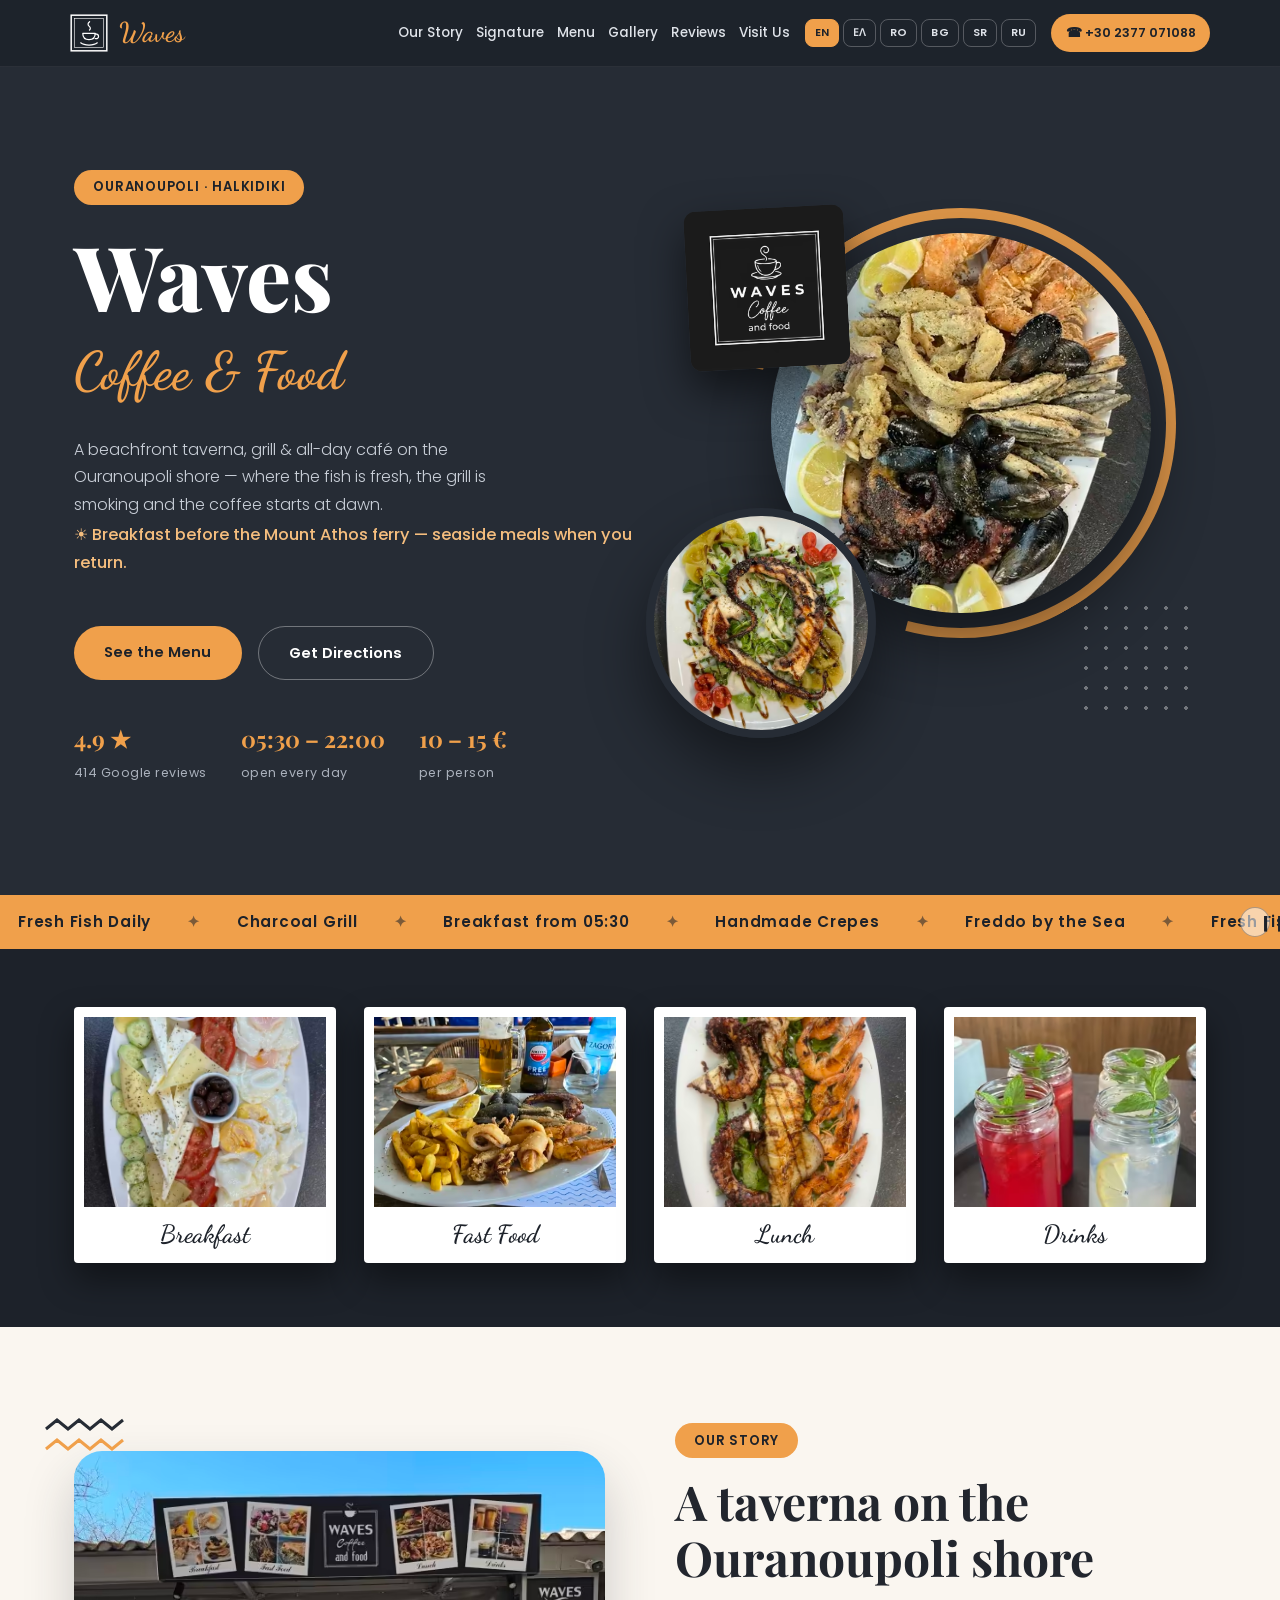
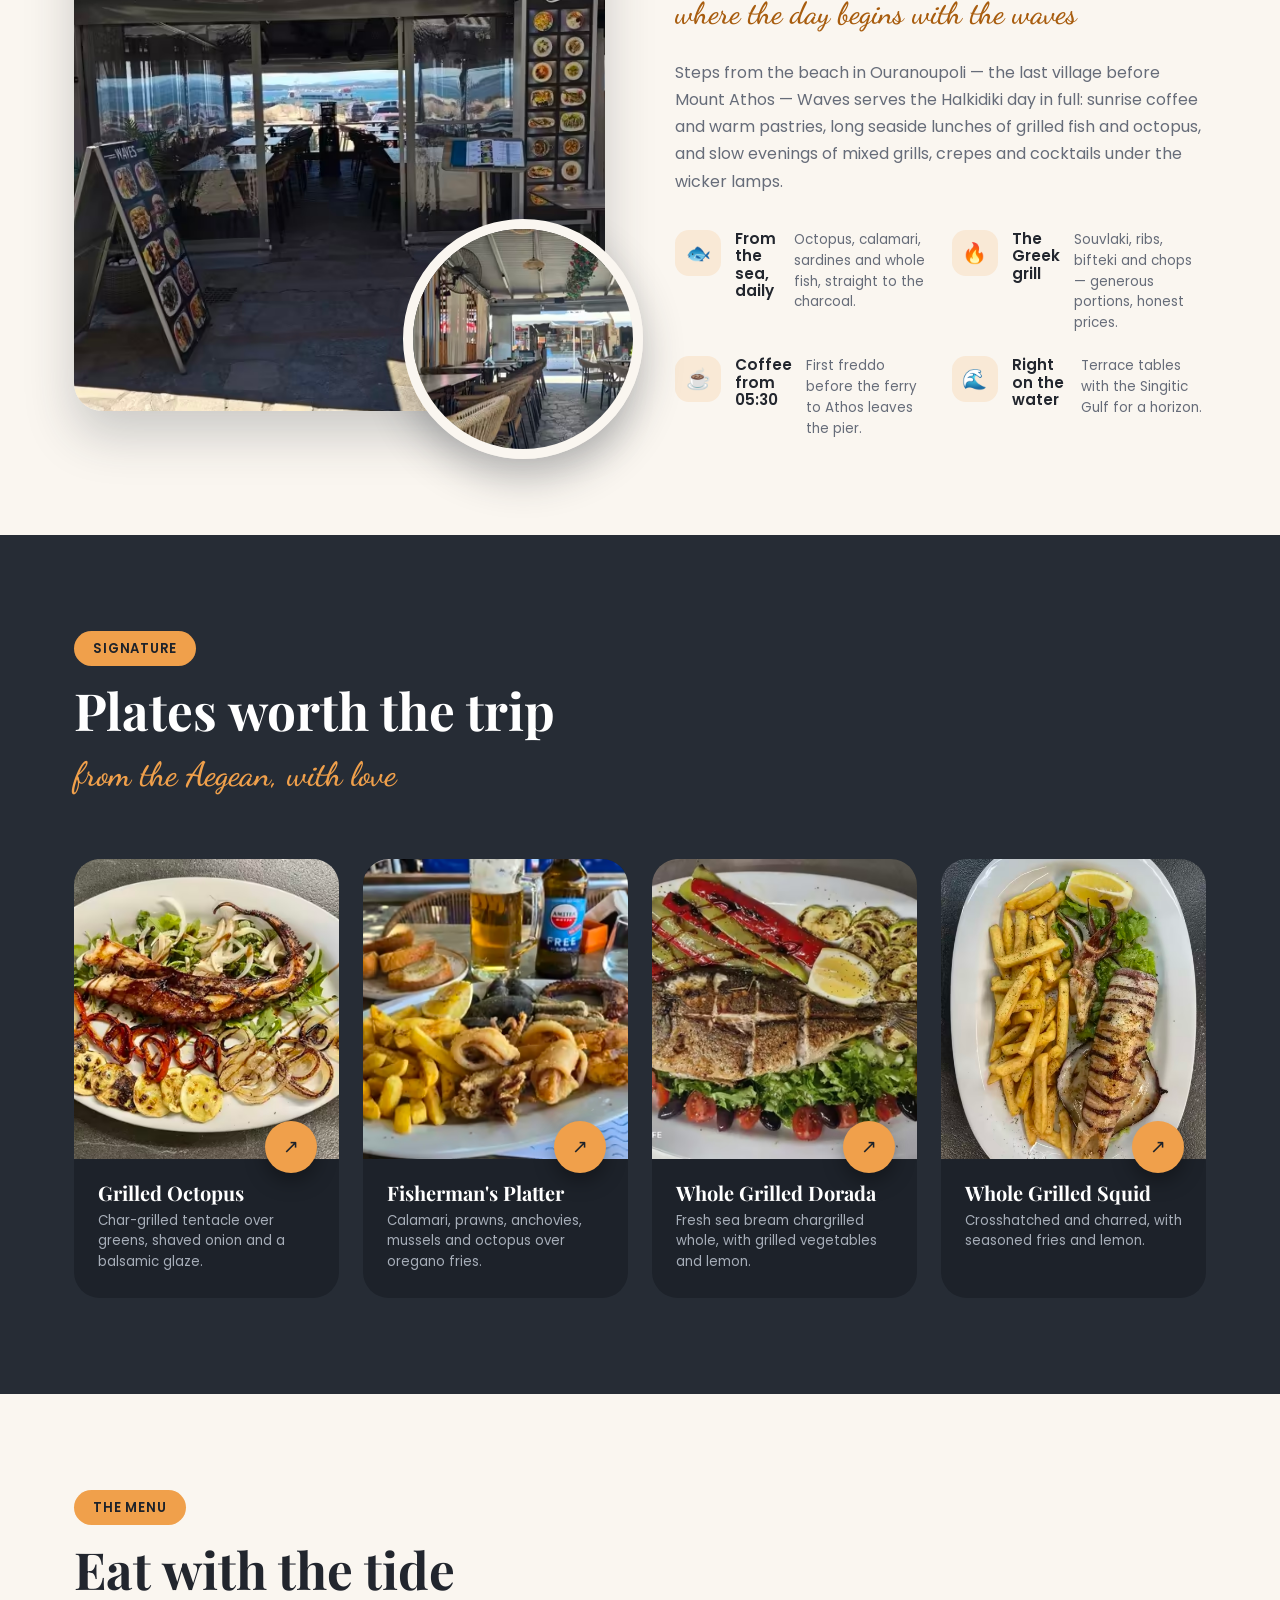
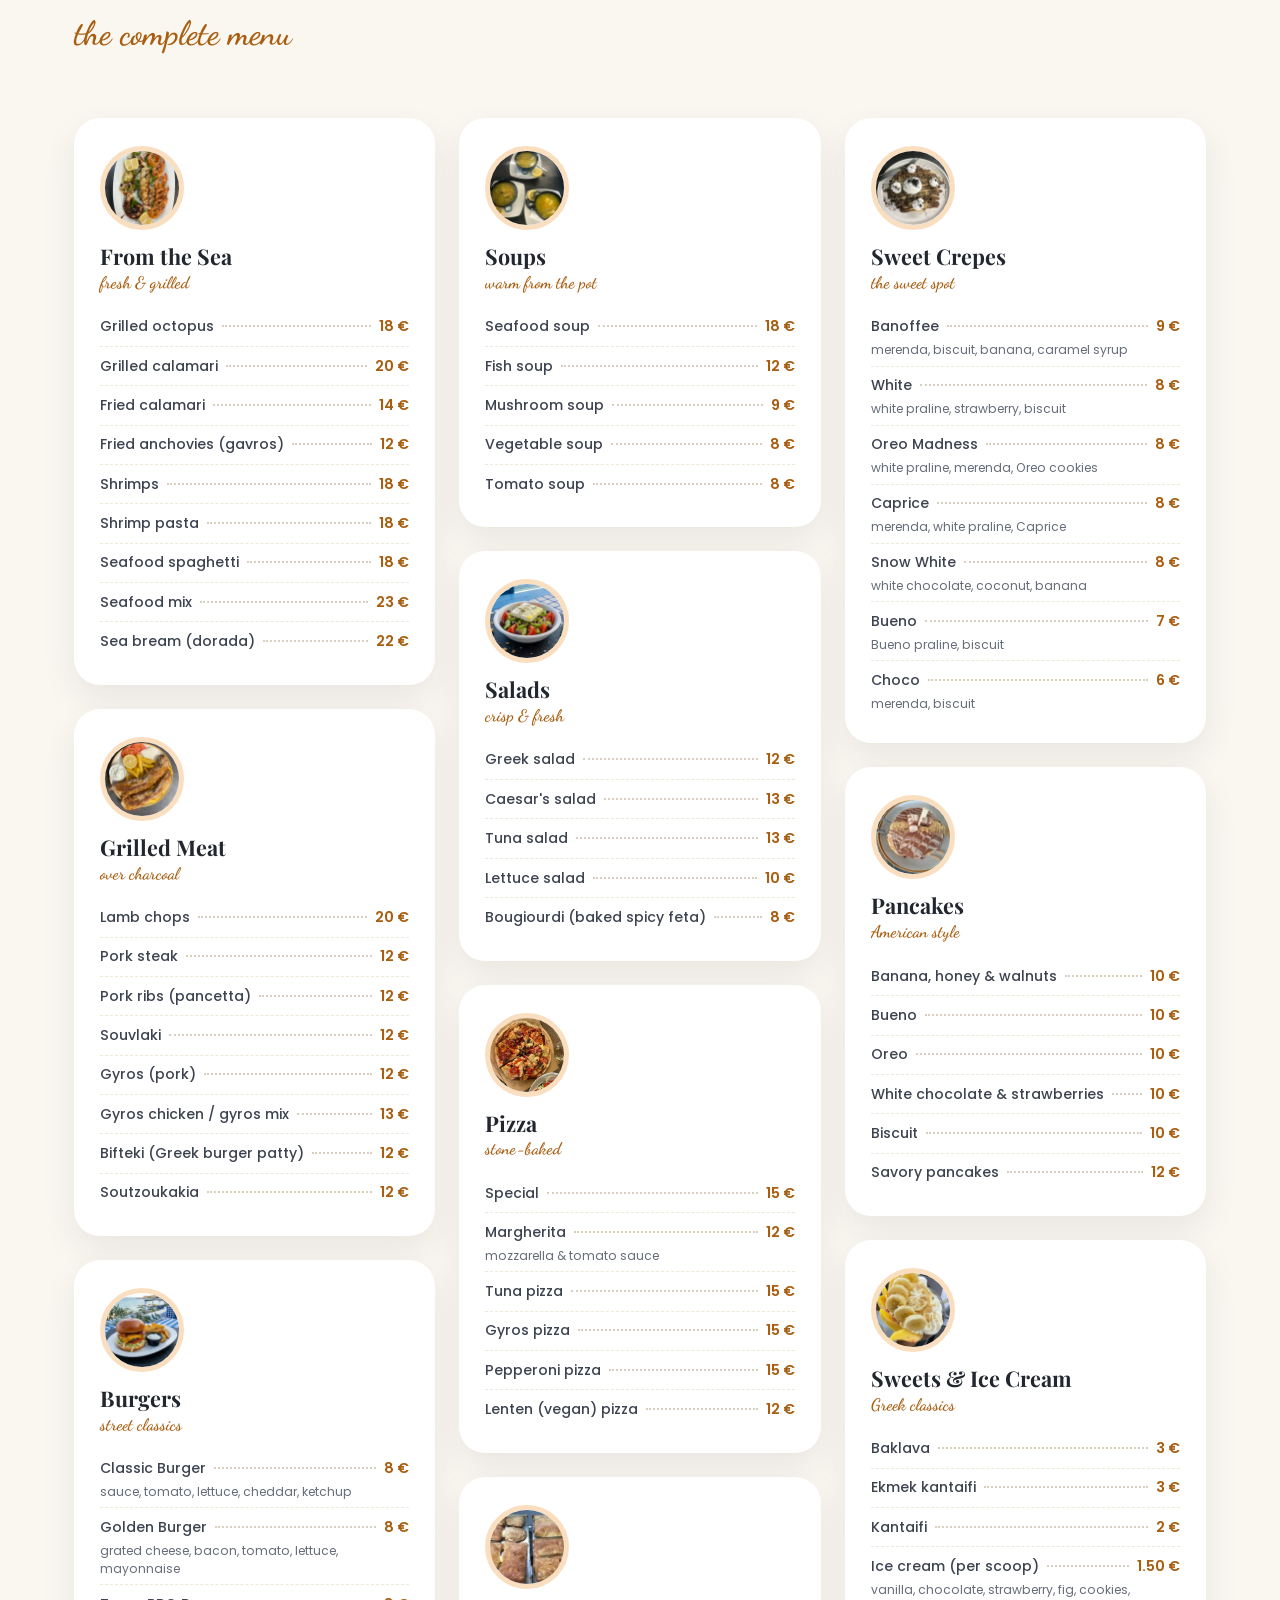
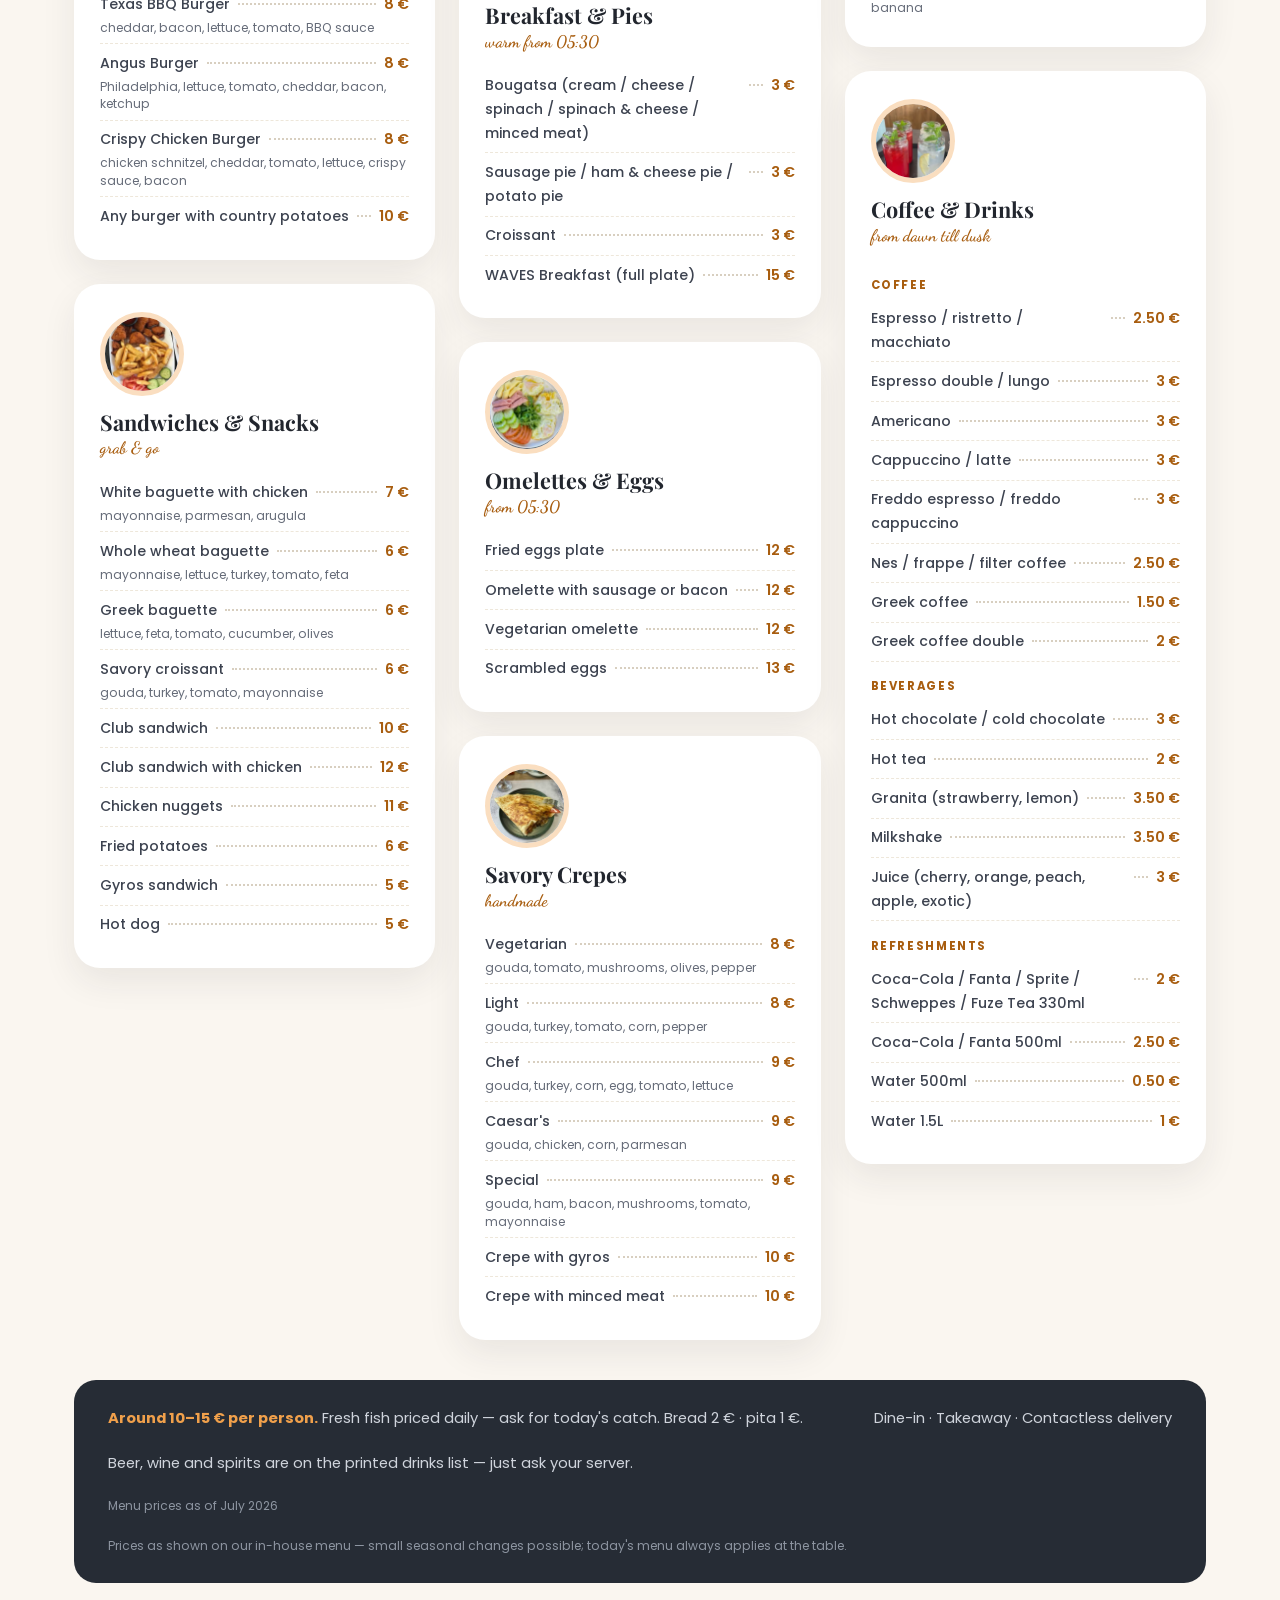
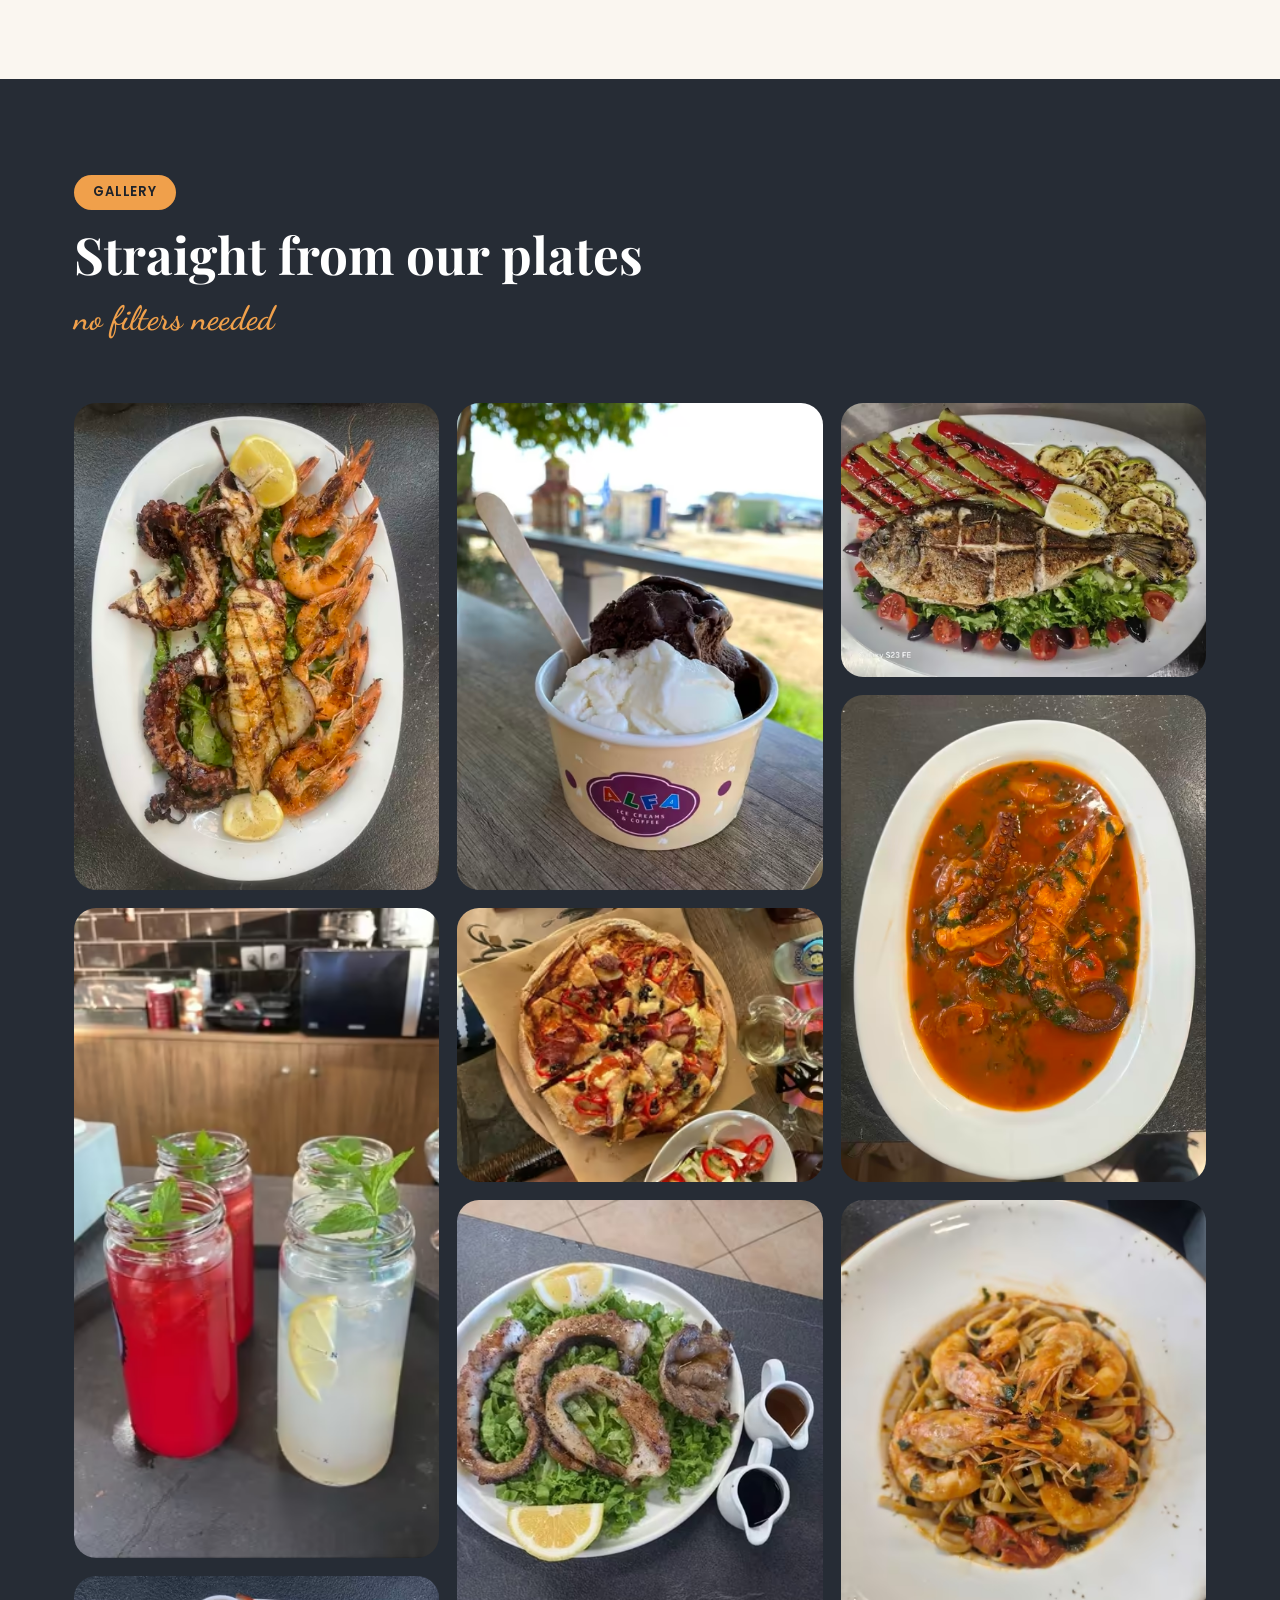
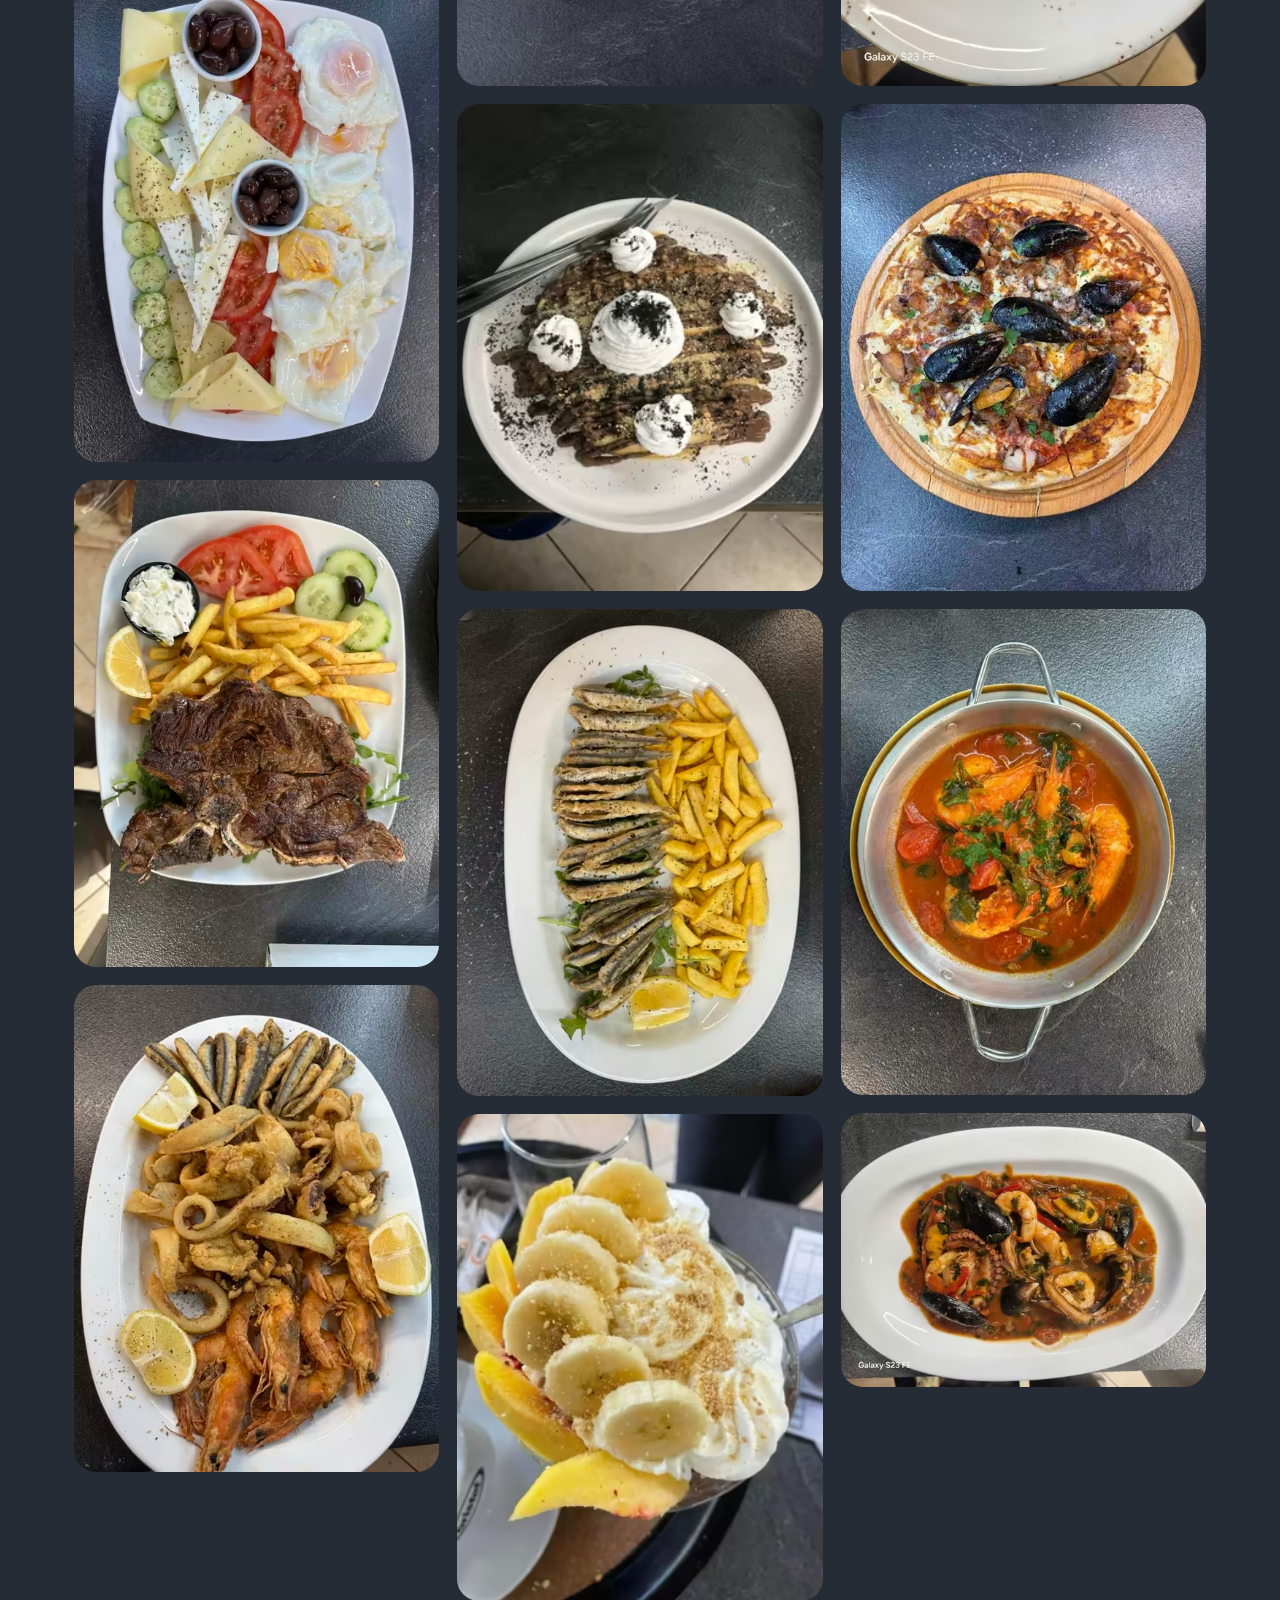
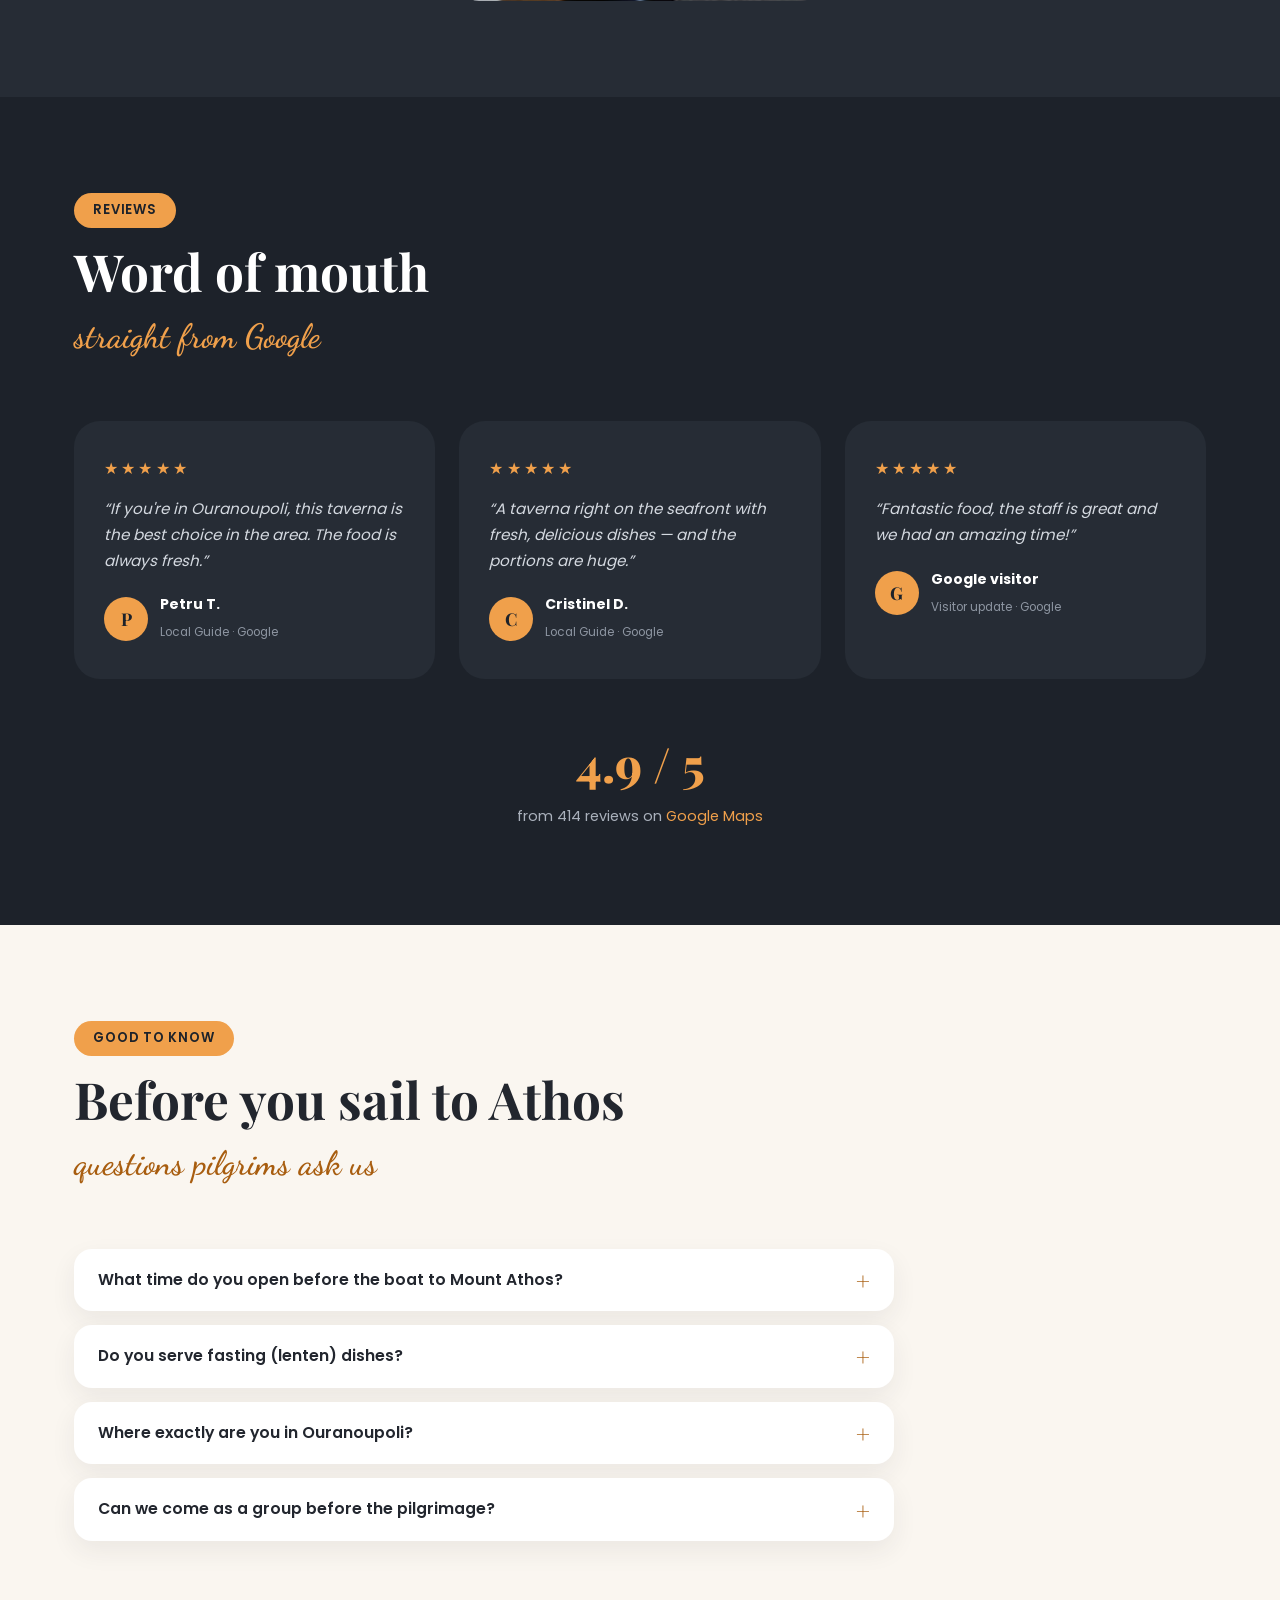
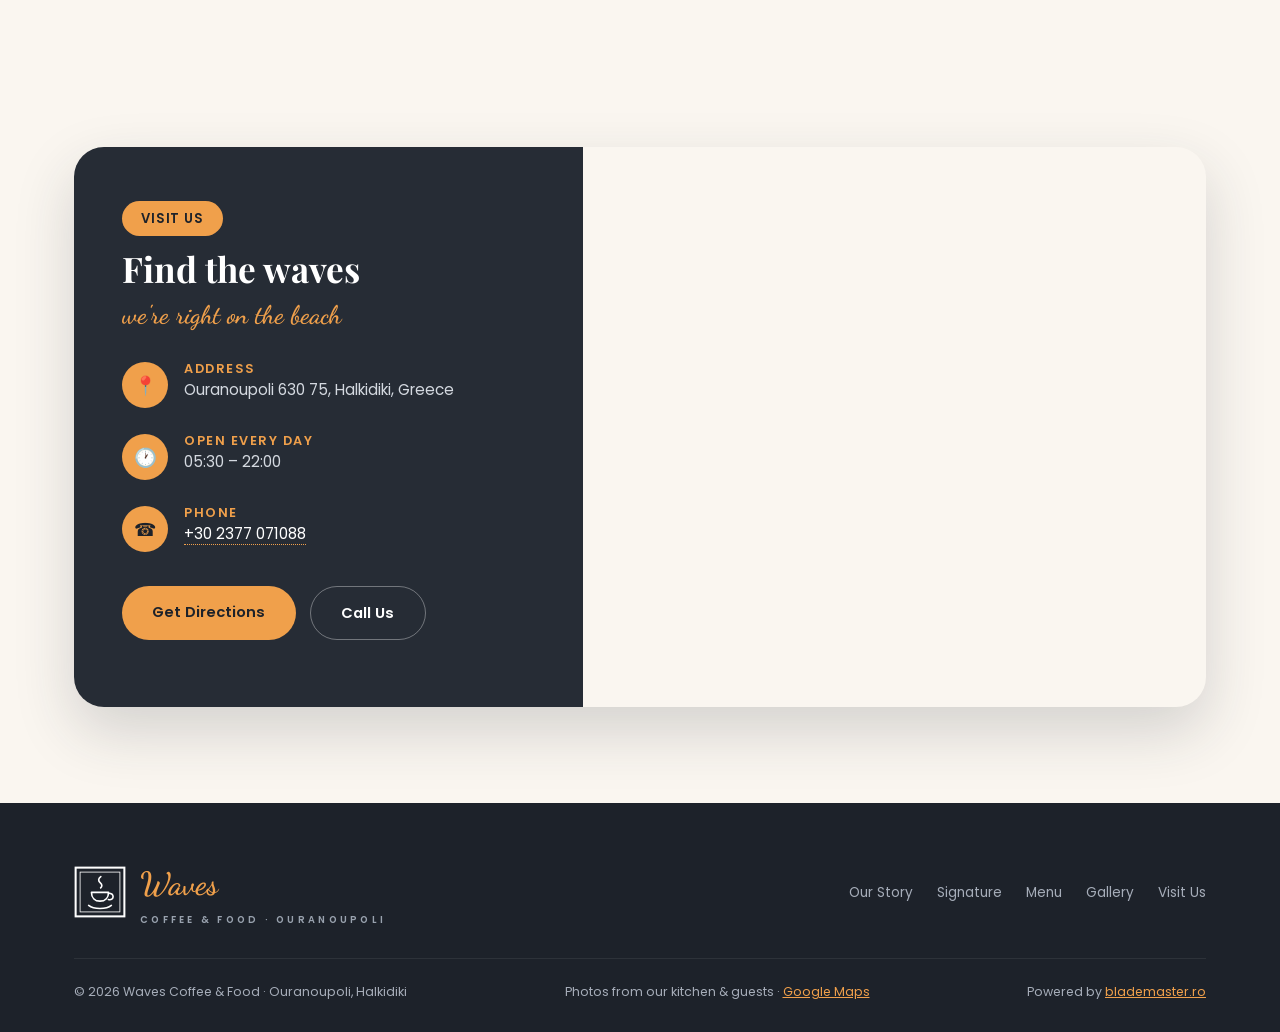
==== commit d2a91f6d: "Close the audit: self-hosted multilingual fonts, accessible controls, crawlable languages, full menu" ====
--- a/index.html
+++ b/index.html
@@ -28,39 +28,1095 @@
 <link rel="icon" type="image/png" href="/favicon.png">
 <link rel="apple-touch-icon" href="/apple-touch-icon.png">
 <link rel="icon" type="image/svg+xml" href="data:image/svg+xml,%3Csvg xmlns='http://www.w3.org/2000/svg' viewBox='0 0 64 64'%3E%3Crect width='64' height='64' rx='12' fill='%23262C35'/%3E%3Crect x='6' y='6' width='52' height='52' fill='none' stroke='white' stroke-width='2.5'/%3E%3Cpath d='M33 15c-3 2.4-3 5-.6 7.2 2.2 1.9 2.2 3.9.4 5.8' stroke='white' stroke-width='2' fill='none' stroke-linecap='round'/%3E%3Cpath d='M22 32.5h20c0 6.5-4.2 10.3-10 10.3s-10-3.8-10-10.3z' fill='none' stroke='white' stroke-width='2'/%3E%3Cpath d='M42 33.5c3.4 0 5.3 1.7 5.3 4s-2 4.4-5.5 3.4' fill='none' stroke='white' stroke-width='2' stroke-linecap='round'/%3E%3Cpath d='M19 47.5c3 2.4 8.3 3.6 13 3.6s10-1.2 13-3.6' fill='none' stroke='white' stroke-width='2' stroke-linecap='round'/%3E%3C/svg%3E">
-<link rel="preconnect" href="https://fonts.googleapis.com">
-<link rel="preconnect" href="https://fonts.gstatic.com" crossorigin>
-<link rel="preload" as="style" href="https://fonts.googleapis.com/css2?family=Playfair+Display:wght@600;700;800&family=Dancing+Script:wght@600;700&family=Poppins:wght@300;400;500;600;700&display=swap">
-<link rel="stylesheet" href="https://fonts.googleapis.com/css2?family=Playfair+Display:wght@600;700;800&family=Dancing+Script:wght@600;700&family=Poppins:wght@300;400;500;600;700&display=swap" media="print" data-fonts>
-<noscript><link rel="stylesheet" href="https://fonts.googleapis.com/css2?family=Playfair+Display:wght@600;700;800&family=Dancing+Script:wght@600;700&family=Poppins:wght@300;400;500;600;700&display=swap"></noscript>
 <script type="application/ld+json" id="ld-restaurant">
 {
-  "@context": "https://schema.org",
-  "@type": "Restaurant",
-  "@id": "https://waveshalkidiki.vercel.app/#restaurant",
-  "name": "Waves Coffee & Food",
-  "url": "https://waveshalkidiki.vercel.app/",
-  "image": "https://waveshalkidiki.vercel.app/images/facade.jpg",
-  "servesCuisine": ["Greek", "Seafood", "Grill", "Café"],
-  "priceRange": "€10–15",
-  "telephone": "+302377071088",
-  "address": {
+ "@context": "https://schema.org",
+ "@graph": [
+  {
+   "@type": "WebSite",
+   "@id": "https://waveshalkidiki.vercel.app/#website",
+   "url": "https://waveshalkidiki.vercel.app/",
+   "name": "Waves Coffee & Food",
+   "publisher": {
+    "@id": "https://waveshalkidiki.vercel.app/#restaurant"
+   },
+   "inLanguage": "en"
+  },
+  {
+   "@type": "WebPage",
+   "@id": "https://waveshalkidiki.vercel.app/#webpage",
+   "url": "https://waveshalkidiki.vercel.app/",
+   "name": "Waves Coffee & Food — Ouranoupoli Restaurant by Mount Athos",
+   "description": "Beachfront taverna & café in Ouranoupoli, by the Mount Athos ferry. Fresh seafood, Greek grill, breakfast from 05:30. 4.9★ on Google.",
+   "isPartOf": {
+    "@id": "https://waveshalkidiki.vercel.app/#website"
+   },
+   "about": {
+    "@id": "https://waveshalkidiki.vercel.app/#restaurant"
+   },
+   "inLanguage": "en",
+   "primaryImageOfPage": "https://waveshalkidiki.vercel.app/images/og-1200x630.jpg"
+  },
+  {
+   "@type": "Restaurant",
+   "@id": "https://waveshalkidiki.vercel.app/#restaurant",
+   "name": "Waves Coffee & Food",
+   "description": "Beachfront taverna & café in Ouranoupoli, by the Mount Athos ferry. Fresh seafood, Greek grill, breakfast from 05:30. 4.9★ on Google.",
+   "url": "https://waveshalkidiki.vercel.app/",
+   "image": [
+    "https://waveshalkidiki.vercel.app/images/fried-platter-800.jpg",
+    "https://waveshalkidiki.vercel.app/images/octopus-grill-800.jpg",
+    "https://waveshalkidiki.vercel.app/images/greek-salad-800.jpg"
+   ],
+   "servesCuisine": [
+    "Greek",
+    "Seafood",
+    "Grill",
+    "Café"
+   ],
+   "priceRange": "€10–15",
+   "currenciesAccepted": "EUR",
+   "telephone": "+302377071088",
+   "address": {
     "@type": "PostalAddress",
     "addressLocality": "Ouranoupoli",
     "postalCode": "630 75",
     "addressRegion": "Halkidiki",
     "addressCountry": "GR"
-  },
-  "geo": { "@type": "GeoCoordinates", "latitude": 40.3255019, "longitude": 23.9797725 },
-  "openingHoursSpecification": [{
-    "@type": "OpeningHoursSpecification",
-    "dayOfWeek": ["Monday","Tuesday","Wednesday","Thursday","Friday","Saturday","Sunday"],
-    "opens": "05:30",
-    "closes": "22:00"
-  }],
-  "hasMenu": "https://waveshalkidiki.vercel.app/#menu",
-  "acceptsReservations": true,
-  "sameAs": ["https://maps.app.goo.gl/TWM8Gz17om45NjVWA"]
+   },
+   "geo": {
+    "@type": "GeoCoordinates",
+    "latitude": 40.3255019,
+    "longitude": 23.9797725
+   },
+   "hasMap": "https://maps.app.goo.gl/TWM8Gz17om45NjVWA",
+   "openingHoursSpecification": [
+    {
+     "@type": "OpeningHoursSpecification",
+     "dayOfWeek": [
+      "Monday",
+      "Tuesday",
+      "Wednesday",
+      "Thursday",
+      "Friday",
+      "Saturday",
+      "Sunday"
+     ],
+     "opens": "05:30",
+     "closes": "22:00"
+    }
+   ],
+   "hasMenu": {
+    "@type": "Menu",
+    "@id": "https://waveshalkidiki.vercel.app/#menu",
+    "name": "Waves Coffee & Food menu",
+    "inLanguage": "en",
+    "hasMenuSection": [
+     {
+      "@type": "MenuSection",
+      "name": "From the Sea",
+      "hasMenuItem": [
+       {
+        "@type": "MenuItem",
+        "name": "Grilled octopus",
+        "offers": {
+         "@type": "Offer",
+         "price": "18",
+         "priceCurrency": "EUR"
+        }
+       },
+       {
+        "@type": "MenuItem",
+        "name": "Grilled calamari",
+        "offers": {
+         "@type": "Offer",
+         "price": "20",
+         "priceCurrency": "EUR"
+        }
+       },
+       {
+        "@type": "MenuItem",
+        "name": "Fried calamari",
+        "offers": {
+         "@type": "Offer",
+         "price": "14",
+         "priceCurrency": "EUR"
+        }
+       },
+       {
+        "@type": "MenuItem",
+        "name": "Fried anchovies (gavros)",
+        "offers": {
+         "@type": "Offer",
+         "price": "12",
+         "priceCurrency": "EUR"
+        }
+       },
+       {
+        "@type": "MenuItem",
+        "name": "Shrimps",
+        "offers": {
+         "@type": "Offer",
+         "price": "18",
+         "priceCurrency": "EUR"
+        }
+       },
+       {
+        "@type": "MenuItem",
+        "name": "Shrimp pasta",
+        "offers": {
+         "@type": "Offer",
+         "price": "18",
+         "priceCurrency": "EUR"
+        }
+       },
+       {
+        "@type": "MenuItem",
+        "name": "Seafood spaghetti",
+        "offers": {
+         "@type": "Offer",
+         "price": "18",
+         "priceCurrency": "EUR"
+        }
+       },
+       {
+        "@type": "MenuItem",
+        "name": "Seafood mix",
+        "offers": {
+         "@type": "Offer",
+         "price": "23",
+         "priceCurrency": "EUR"
+        }
+       },
+       {
+        "@type": "MenuItem",
+        "name": "Sea bream (dorada)",
+        "offers": {
+         "@type": "Offer",
+         "price": "22",
+         "priceCurrency": "EUR"
+        }
+       }
+      ]
+     },
+     {
+      "@type": "MenuSection",
+      "name": "Grilled Meat",
+      "hasMenuItem": [
+       {
+        "@type": "MenuItem",
+        "name": "Lamb chops",
+        "offers": {
+         "@type": "Offer",
+         "price": "20",
+         "priceCurrency": "EUR"
+        }
+       },
+       {
+        "@type": "MenuItem",
+        "name": "Pork steak",
+        "offers": {
+         "@type": "Offer",
+         "price": "12",
+         "priceCurrency": "EUR"
+        }
+       },
+       {
+        "@type": "MenuItem",
+        "name": "Pork ribs (pancetta)",
+        "offers": {
+         "@type": "Offer",
+         "price": "12",
+         "priceCurrency": "EUR"
+        }
+       },
+       {
+        "@type": "MenuItem",
+        "name": "Souvlaki",
+        "offers": {
+         "@type": "Offer",
+         "price": "12",
+         "priceCurrency": "EUR"
+        }
+       },
+       {
+        "@type": "MenuItem",
+        "name": "Gyros (pork)",
+        "offers": {
+         "@type": "Offer",
+         "price": "12",
+         "priceCurrency": "EUR"
+        }
+       },
+       {
+        "@type": "MenuItem",
+        "name": "Gyros chicken / gyros mix",
+        "offers": {
+         "@type": "Offer",
+         "price": "13",
+         "priceCurrency": "EUR"
+        }
+       },
+       {
+        "@type": "MenuItem",
+        "name": "Bifteki (Greek burger patty)",
+        "offers": {
+         "@type": "Offer",
+         "price": "12",
+         "priceCurrency": "EUR"
+        }
+       },
+       {
+        "@type": "MenuItem",
+        "name": "Soutzoukakia",
+        "offers": {
+         "@type": "Offer",
+         "price": "12",
+         "priceCurrency": "EUR"
+        }
+       }
+      ]
+     },
+     {
+      "@type": "MenuSection",
+      "name": "Burgers",
+      "hasMenuItem": [
+       {
+        "@type": "MenuItem",
+        "name": "Classic Burger",
+        "description": "sauce, tomato, lettuce, cheddar, ketchup",
+        "offers": {
+         "@type": "Offer",
+         "price": "8",
+         "priceCurrency": "EUR"
+        }
+       },
+       {
+        "@type": "MenuItem",
+        "name": "Golden Burger",
+        "description": "grated cheese, bacon, tomato, lettuce, mayonnaise",
+        "offers": {
+         "@type": "Offer",
+         "price": "8",
+         "priceCurrency": "EUR"
+        }
+       },
+       {
+        "@type": "MenuItem",
+        "name": "Texas BBQ Burger",
+        "description": "cheddar, bacon, lettuce, tomato, BBQ sauce",
+        "offers": {
+         "@type": "Offer",
+         "price": "8",
+         "priceCurrency": "EUR"
+        }
+       },
+       {
+        "@type": "MenuItem",
+        "name": "Angus Burger",
+        "description": "Philadelphia, lettuce, tomato, cheddar, bacon, ketchup",
+        "offers": {
+         "@type": "Offer",
+         "price": "8",
+         "priceCurrency": "EUR"
+        }
+       },
+       {
+        "@type": "MenuItem",
+        "name": "Crispy Chicken Burger",
+        "description": "chicken schnitzel, cheddar, tomato, lettuce, crispy sauce, bacon",
+        "offers": {
+         "@type": "Offer",
+         "price": "8",
+         "priceCurrency": "EUR"
+        }
+       },
+       {
+        "@type": "MenuItem",
+        "name": "Any burger with country potatoes",
+        "offers": {
+         "@type": "Offer",
+         "price": "10",
+         "priceCurrency": "EUR"
+        }
+       }
+      ]
+     },
+     {
+      "@type": "MenuSection",
+      "name": "Sandwiches & Snacks",
+      "hasMenuItem": [
+       {
+        "@type": "MenuItem",
+        "name": "White baguette with chicken",
+        "description": "mayonnaise, parmesan, arugula",
+        "offers": {
+         "@type": "Offer",
+         "price": "7",
+         "priceCurrency": "EUR"
+        }
+       },
+       {
+        "@type": "MenuItem",
+        "name": "Whole wheat baguette",
+        "description": "mayonnaise, lettuce, turkey, tomato, feta",
+        "offers": {
+         "@type": "Offer",
+         "price": "6",
+         "priceCurrency": "EUR"
+        }
+       },
+       {
+        "@type": "MenuItem",
+        "name": "Greek baguette",
+        "description": "lettuce, feta, tomato, cucumber, olives",
+        "offers": {
+         "@type": "Offer",
+         "price": "6",
+         "priceCurrency": "EUR"
+        }
+       },
+       {
+        "@type": "MenuItem",
+        "name": "Savory croissant",
+        "description": "gouda, turkey, tomato, mayonnaise",
+        "offers": {
+         "@type": "Offer",
+         "price": "6",
+         "priceCurrency": "EUR"
+        }
+       },
+       {
+        "@type": "MenuItem",
+        "name": "Club sandwich",
+        "offers": {
+         "@type": "Offer",
+         "price": "10",
+         "priceCurrency": "EUR"
+        }
+       },
+       {
+        "@type": "MenuItem",
+        "name": "Club sandwich with chicken",
+        "offers": {
+         "@type": "Offer",
+         "price": "12",
+         "priceCurrency": "EUR"
+        }
+       },
+       {
+        "@type": "MenuItem",
+        "name": "Chicken nuggets",
+        "offers": {
+         "@type": "Offer",
+         "price": "11",
+         "priceCurrency": "EUR"
+        }
+       },
+       {
+        "@type": "MenuItem",
+        "name": "Fried potatoes",
+        "offers": {
+         "@type": "Offer",
+         "price": "6",
+         "priceCurrency": "EUR"
+        }
+       },
+       {
+        "@type": "MenuItem",
+        "name": "Gyros sandwich",
+        "offers": {
+         "@type": "Offer",
+         "price": "5",
+         "priceCurrency": "EUR"
+        }
+       },
+       {
+        "@type": "MenuItem",
+        "name": "Hot dog",
+        "offers": {
+         "@type": "Offer",
+         "price": "5",
+         "priceCurrency": "EUR"
+        }
+       }
+      ]
+     },
+     {
+      "@type": "MenuSection",
+      "name": "Soups",
+      "hasMenuItem": [
+       {
+        "@type": "MenuItem",
+        "name": "Seafood soup",
+        "offers": {
+         "@type": "Offer",
+         "price": "18",
+         "priceCurrency": "EUR"
+        }
+       },
+       {
+        "@type": "MenuItem",
+        "name": "Fish soup",
+        "offers": {
+         "@type": "Offer",
+         "price": "12",
+         "priceCurrency": "EUR"
+        }
+       },
+       {
+        "@type": "MenuItem",
+        "name": "Mushroom soup",
+        "offers": {
+         "@type": "Offer",
+         "price": "9",
+         "priceCurrency": "EUR"
+        }
+       },
+       {
+        "@type": "MenuItem",
+        "name": "Vegetable soup",
+        "offers": {
+         "@type": "Offer",
+         "price": "8",
+         "priceCurrency": "EUR"
+        }
+       },
+       {
+        "@type": "MenuItem",
+        "name": "Tomato soup",
+        "offers": {
+         "@type": "Offer",
+         "price": "8",
+         "priceCurrency": "EUR"
+        }
+       }
+      ]
+     },
+     {
+      "@type": "MenuSection",
+      "name": "Salads",
+      "hasMenuItem": [
+       {
+        "@type": "MenuItem",
+        "name": "Greek salad",
+        "offers": {
+         "@type": "Offer",
+         "price": "12",
+         "priceCurrency": "EUR"
+        }
+       },
+       {
+        "@type": "MenuItem",
+        "name": "Caesar's salad",
+        "offers": {
+         "@type": "Offer",
+         "price": "13",
+         "priceCurrency": "EUR"
+        }
+       },
+       {
+        "@type": "MenuItem",
+        "name": "Tuna salad",
+        "offers": {
+         "@type": "Offer",
+         "price": "13",
+         "priceCurrency": "EUR"
+        }
+       },
+       {
+        "@type": "MenuItem",
+        "name": "Lettuce salad",
+        "offers": {
+         "@type": "Offer",
+         "price": "10",
+         "priceCurrency": "EUR"
+        }
+       },
+       {
+        "@type": "MenuItem",
+        "name": "Bougiourdi (baked spicy feta)",
+        "offers": {
+         "@type": "Offer",
+         "price": "8",
+         "priceCurrency": "EUR"
+        }
+       }
+      ]
+     },
+     {
+      "@type": "MenuSection",
+      "name": "Pizza",
+      "hasMenuItem": [
+       {
+        "@type": "MenuItem",
+        "name": "Special",
+        "offers": {
+         "@type": "Offer",
+         "price": "15",
+         "priceCurrency": "EUR"
+        }
+       },
+       {
+        "@type": "MenuItem",
+        "name": "Margherita",
+        "description": "mozzarella & tomato sauce",
+        "offers": {
+         "@type": "Offer",
+         "price": "12",
+         "priceCurrency": "EUR"
+        }
+       },
+       {
+        "@type": "MenuItem",
+        "name": "Tuna pizza",
+        "offers": {
+         "@type": "Offer",
+         "price": "15",
+         "priceCurrency": "EUR"
+        }
+       },
+       {
+        "@type": "MenuItem",
+        "name": "Gyros pizza",
+        "offers": {
+         "@type": "Offer",
+         "price": "15",
+         "priceCurrency": "EUR"
+        }
+       },
+       {
+        "@type": "MenuItem",
+        "name": "Pepperoni pizza",
+        "offers": {
+         "@type": "Offer",
+         "price": "15",
+         "priceCurrency": "EUR"
+        }
+       },
+       {
+        "@type": "MenuItem",
+        "name": "Lenten (vegan) pizza",
+        "offers": {
+         "@type": "Offer",
+         "price": "12",
+         "priceCurrency": "EUR"
+        }
+       }
+      ]
+     },
+     {
+      "@type": "MenuSection",
+      "name": "Breakfast & Pies",
+      "hasMenuItem": [
+       {
+        "@type": "MenuItem",
+        "name": "Bougatsa (cream / cheese / spinach / spinach & cheese / minced meat)",
+        "offers": {
+         "@type": "Offer",
+         "price": "3",
+         "priceCurrency": "EUR"
+        }
+       },
+       {
+        "@type": "MenuItem",
+        "name": "Sausage pie / ham & cheese pie / potato pie",
+        "offers": {
+         "@type": "Offer",
+         "price": "3",
+         "priceCurrency": "EUR"
+        }
+       },
+       {
+        "@type": "MenuItem",
+        "name": "Croissant",
+        "offers": {
+         "@type": "Offer",
+         "price": "3",
+         "priceCurrency": "EUR"
+        }
+       },
+       {
+        "@type": "MenuItem",
+        "name": "WAVES Breakfast (full plate)",
+        "offers": {
+         "@type": "Offer",
+         "price": "15",
+         "priceCurrency": "EUR"
+        }
+       }
+      ]
+     },
+     {
+      "@type": "MenuSection",
+      "name": "Omelettes & Eggs",
+      "hasMenuItem": [
+       {
+        "@type": "MenuItem",
+        "name": "Fried eggs plate",
+        "offers": {
+         "@type": "Offer",
+         "price": "12",
+         "priceCurrency": "EUR"
+        }
+       },
+       {
+        "@type": "MenuItem",
+        "name": "Omelette with sausage or bacon",
+        "offers": {
+         "@type": "Offer",
+         "price": "12",
+         "priceCurrency": "EUR"
+        }
+       },
+       {
+        "@type": "MenuItem",
+        "name": "Vegetarian omelette",
+        "offers": {
+         "@type": "Offer",
+         "price": "12",
+         "priceCurrency": "EUR"
+        }
+       },
+       {
+        "@type": "MenuItem",
+        "name": "Scrambled eggs",
+        "offers": {
+         "@type": "Offer",
+         "price": "13",
+         "priceCurrency": "EUR"
+        }
+       }
+      ]
+     },
+     {
+      "@type": "MenuSection",
+      "name": "Savory Crepes",
+      "hasMenuItem": [
+       {
+        "@type": "MenuItem",
+        "name": "Vegetarian",
+        "description": "gouda, tomato, mushrooms, olives, pepper",
+        "offers": {
+         "@type": "Offer",
+         "price": "8",
+         "priceCurrency": "EUR"
+        }
+       },
+       {
+        "@type": "MenuItem",
+        "name": "Light",
+        "description": "gouda, turkey, tomato, corn, pepper",
+        "offers": {
+         "@type": "Offer",
+         "price": "8",
+         "priceCurrency": "EUR"
+        }
+       },
+       {
+        "@type": "MenuItem",
+        "name": "Chef",
+        "description": "gouda, turkey, corn, egg, tomato, lettuce",
+        "offers": {
+         "@type": "Offer",
+         "price": "9",
+         "priceCurrency": "EUR"
+        }
+       },
+       {
+        "@type": "MenuItem",
+        "name": "Caesar's",
+        "description": "gouda, chicken, corn, parmesan",
+        "offers": {
+         "@type": "Offer",
+         "price": "9",
+         "priceCurrency": "EUR"
+        }
+       },
+       {
+        "@type": "MenuItem",
+        "name": "Special",
+        "description": "gouda, ham, bacon, mushrooms, tomato, mayonnaise",
+        "offers": {
+         "@type": "Offer",
+         "price": "9",
+         "priceCurrency": "EUR"
+        }
+       },
+       {
+        "@type": "MenuItem",
+        "name": "Crepe with gyros",
+        "offers": {
+         "@type": "Offer",
+         "price": "10",
+         "priceCurrency": "EUR"
+        }
+       },
+       {
+        "@type": "MenuItem",
+        "name": "Crepe with minced meat",
+        "offers": {
+         "@type": "Offer",
+         "price": "10",
+         "priceCurrency": "EUR"
+        }
+       }
+      ]
+     },
+     {
+      "@type": "MenuSection",
+      "name": "Sweet Crepes",
+      "hasMenuItem": [
+       {
+        "@type": "MenuItem",
+        "name": "Banoffee",
+        "description": "merenda, biscuit, banana, caramel syrup",
+        "offers": {
+         "@type": "Offer",
+         "price": "9",
+         "priceCurrency": "EUR"
+        }
+       },
+       {
+        "@type": "MenuItem",
+        "name": "White",
+        "description": "white praline, strawberry, biscuit",
+        "offers": {
+         "@type": "Offer",
+         "price": "8",
+         "priceCurrency": "EUR"
+        }
+       },
+       {
+        "@type": "MenuItem",
+        "name": "Oreo Madness",
+        "description": "white praline, merenda, Oreo cookies",
+        "offers": {
+         "@type": "Offer",
+         "price": "8",
+         "priceCurrency": "EUR"
+        }
+       },
+       {
+        "@type": "MenuItem",
+        "name": "Caprice",
+        "description": "merenda, white praline, Caprice",
+        "offers": {
+         "@type": "Offer",
+         "price": "8",
+         "priceCurrency": "EUR"
+        }
+       },
+       {
+        "@type": "MenuItem",
+        "name": "Snow White",
+        "description": "white chocolate, coconut, banana",
+        "offers": {
+         "@type": "Offer",
+         "price": "8",
+         "priceCurrency": "EUR"
+        }
+       },
+       {
+        "@type": "MenuItem",
+        "name": "Bueno",
+        "description": "Bueno praline, biscuit",
+        "offers": {
+         "@type": "Offer",
+         "price": "7",
+         "priceCurrency": "EUR"
+        }
+       },
+       {
+        "@type": "MenuItem",
+        "name": "Choco",
+        "description": "merenda, biscuit",
+        "offers": {
+         "@type": "Offer",
+         "price": "6",
+         "priceCurrency": "EUR"
+        }
+       }
+      ]
+     },
+     {
+      "@type": "MenuSection",
+      "name": "Pancakes",
+      "hasMenuItem": [
+       {
+        "@type": "MenuItem",
+        "name": "Banana, honey & walnuts",
+        "offers": {
+         "@type": "Offer",
+         "price": "10",
+         "priceCurrency": "EUR"
+        }
+       },
+       {
+        "@type": "MenuItem",
+        "name": "Bueno",
+        "offers": {
+         "@type": "Offer",
+         "price": "10",
+         "priceCurrency": "EUR"
+        }
+       },
+       {
+        "@type": "MenuItem",
+        "name": "Oreo",
+        "offers": {
+         "@type": "Offer",
+         "price": "10",
+         "priceCurrency": "EUR"
+        }
+       },
+       {
+        "@type": "MenuItem",
+        "name": "White chocolate & strawberries",
+        "offers": {
+         "@type": "Offer",
+         "price": "10",
+         "priceCurrency": "EUR"
+        }
+       },
+       {
+        "@type": "MenuItem",
+        "name": "Biscuit",
+        "offers": {
+         "@type": "Offer",
+         "price": "10",
+         "priceCurrency": "EUR"
+        }
+       },
+       {
+        "@type": "MenuItem",
+        "name": "Savory pancakes",
+        "offers": {
+         "@type": "Offer",
+         "price": "12",
+         "priceCurrency": "EUR"
+        }
+       }
+      ]
+     },
+     {
+      "@type": "MenuSection",
+      "name": "Sweets & Ice Cream",
+      "hasMenuItem": [
+       {
+        "@type": "MenuItem",
+        "name": "Baklava",
+        "offers": {
+         "@type": "Offer",
+         "price": "3",
+         "priceCurrency": "EUR"
+        }
+       },
+       {
+        "@type": "MenuItem",
+        "name": "Ekmek kantaifi",
+        "offers": {
+         "@type": "Offer",
+         "price": "3",
+         "priceCurrency": "EUR"
+        }
+       },
+       {
+        "@type": "MenuItem",
+        "name": "Kantaifi",
+        "offers": {
+         "@type": "Offer",
+         "price": "2",
+         "priceCurrency": "EUR"
+        }
+       },
+       {
+        "@type": "MenuItem",
+        "name": "Ice cream (per scoop)",
+        "description": "vanilla, chocolate, strawberry, fig, cookies, banana",
+        "offers": {
+         "@type": "Offer",
+         "price": "1.50",
+         "priceCurrency": "EUR"
+        }
+       }
+      ]
+     },
+     {
+      "@type": "MenuSection",
+      "name": "Coffee & Drinks",
+      "hasMenuItem": [
+       {
+        "@type": "MenuItem",
+        "name": "Espresso / ristretto / macchiato",
+        "offers": {
+         "@type": "Offer",
+         "price": "2.50",
+         "priceCurrency": "EUR"
+        }
+       },
+       {
+        "@type": "MenuItem",
+        "name": "Espresso double / lungo",
+        "offers": {
+         "@type": "Offer",
+         "price": "3",
+         "priceCurrency": "EUR"
+        }
+       },
+       {
+        "@type": "MenuItem",
+        "name": "Americano",
+        "offers": {
+         "@type": "Offer",
+         "price": "3",
+         "priceCurrency": "EUR"
+        }
+       },
+       {
+        "@type": "MenuItem",
+        "name": "Cappuccino / latte",
+        "offers": {
+         "@type": "Offer",
+         "price": "3",
+         "priceCurrency": "EUR"
+        }
+       },
+       {
+        "@type": "MenuItem",
+        "name": "Freddo espresso / freddo cappuccino",
+        "offers": {
+         "@type": "Offer",
+         "price": "3",
+         "priceCurrency": "EUR"
+        }
+       },
+       {
+        "@type": "MenuItem",
+        "name": "Nes / frappe / filter coffee",
+        "offers": {
+         "@type": "Offer",
+         "price": "2.50",
+         "priceCurrency": "EUR"
+        }
+       },
+       {
+        "@type": "MenuItem",
+        "name": "Greek coffee",
+        "offers": {
+         "@type": "Offer",
+         "price": "1.50",
+         "priceCurrency": "EUR"
+        }
+       },
+       {
+        "@type": "MenuItem",
+        "name": "Greek coffee double",
+        "offers": {
+         "@type": "Offer",
+         "price": "2",
+         "priceCurrency": "EUR"
+        }
+       },
+       {
+        "@type": "MenuItem",
+        "name": "Hot chocolate / cold chocolate",
+        "offers": {
+         "@type": "Offer",
+         "price": "3",
+         "priceCurrency": "EUR"
+        }
+       },
+       {
+        "@type": "MenuItem",
+        "name": "Hot tea",
+        "offers": {
+         "@type": "Offer",
+         "price": "2",
+         "priceCurrency": "EUR"
+        }
+       },
+       {
+        "@type": "MenuItem",
+        "name": "Granita (strawberry, lemon)",
+        "offers": {
+         "@type": "Offer",
+         "price": "3.50",
+         "priceCurrency": "EUR"
+        }
+       },
+       {
+        "@type": "MenuItem",
+        "name": "Milkshake",
+        "offers": {
+         "@type": "Offer",
+         "price": "3.50",
+         "priceCurrency": "EUR"
+        }
+       },
+       {
+        "@type": "MenuItem",
+        "name": "Juice (cherry, orange, peach, apple, exotic)",
+        "offers": {
+         "@type": "Offer",
+         "price": "3",
+         "priceCurrency": "EUR"
+        }
+       },
+       {
+        "@type": "MenuItem",
+        "name": "Coca-Cola / Fanta / Sprite / Schweppes / Fuze Tea 330ml",
+        "offers": {
+         "@type": "Offer",
+         "price": "2",
+         "priceCurrency": "EUR"
+        }
+       },
+       {
+        "@type": "MenuItem",
+        "name": "Coca-Cola / Fanta 500ml",
+        "offers": {
+         "@type": "Offer",
+         "price": "2.50",
+         "priceCurrency": "EUR"
+        }
+       },
+       {
+        "@type": "MenuItem",
+        "name": "Water 500ml",
+        "offers": {
+         "@type": "Offer",
+         "price": "0.50",
+         "priceCurrency": "EUR"
+        }
+       },
+       {
+        "@type": "MenuItem",
+        "name": "Water 1.5L",
+        "offers": {
+         "@type": "Offer",
+         "price": "1",
+         "priceCurrency": "EUR"
+        }
+       }
+      ]
+     }
+    ]
+   },
+   "acceptsReservations": true,
+   "knowsLanguage": [
+    "el",
+    "en",
+    "ro",
+    "bg",
+    "sr",
+    "ru"
+   ],
+   "sameAs": [
+    "https://maps.app.goo.gl/TWM8Gz17om45NjVWA"
+   ]
+  }
+ ]
 }
 </script>
 <script type="application/ld+json" id="ld-faq">
@@ -104,9 +1160,10 @@
  ]
 }
 </script>
-<link rel="stylesheet" href="/assets/style.cb0a4e90.css">
+<link rel="stylesheet" href="/assets/style.b186d9d1.css">
 </head>
 <body>
+<a class="skip" href="#main" data-i18n="a11y_skip">Skip to main content</a>
 
 <nav id="nav">
   <div class="nav-in">
@@ -129,23 +1186,24 @@
       <a href="#gallery" data-i18n="nav_gal">Gallery</a>
       <a href="#reviews" data-i18n="nav_rev">Reviews</a>
       <a href="#visit" data-i18n="nav_visit">Visit Us</a>
-      <div class="lang-sw lang-sw-more" role="group" aria-label="More languages">
-        <button data-lang="el" aria-pressed="false">ΕΛ</button>
-        <button data-lang="bg" aria-pressed="false">BG</button>
-        <button data-lang="sr" aria-pressed="false">SR</button>
-        <button data-lang="ru" aria-pressed="false">RU</button>
+      <div class="lang-sw lang-sw-more" role="group" aria-label="More languages" data-i18n-attr="aria-label:a11y_langmore">
+        <a href="/el/" data-lang="el" hreflang="el">ΕΛ</a>
+        <a href="/bg/" data-lang="bg" hreflang="bg">BG</a>
+        <a href="/sr/" data-lang="sr" hreflang="sr-Latn">SR</a>
+        <a href="/ru/" data-lang="ru" hreflang="ru">RU</a>
       </div>
     </div>
-    <div class="lang-sw" id="langsw" role="group" aria-label="Language">
-      <button data-lang="en" aria-pressed="false">EN</button>
-      <button data-lang="el" aria-pressed="false">ΕΛ</button>
-      <button data-lang="ro" aria-pressed="false">RO</button>
-      <button data-lang="bg" aria-pressed="false">BG</button>
-      <button data-lang="sr" aria-pressed="false">SR</button>
-      <button data-lang="ru" aria-pressed="false">RU</button>
+    <div class="lang-sw" id="langsw" role="group" aria-label="Language" data-i18n-attr="aria-label:a11y_lang">
+      <a href="/" data-lang="en" hreflang="en">EN</a>
+      <a href="/el/" data-lang="el" hreflang="el">ΕΛ</a>
+      <a href="/ro/" data-lang="ro" hreflang="ro">RO</a>
+      <a href="/bg/" data-lang="bg" hreflang="bg">BG</a>
+      <a href="/sr/" data-lang="sr" hreflang="sr-Latn">SR</a>
+      <a href="/ru/" data-lang="ru" hreflang="ru">RU</a>
     </div>
     <a class="nav-call" href="tel:+302377071088">☎ +30 2377 071088</a>
-    <button class="burger" id="burger" aria-label="Menu" aria-expanded="false" aria-controls="navlinks"><span></span><span></span><span></span></button>
+    <a class="nav-call-sm" href="tel:+302377071088" aria-label="Call Us" data-i18n-attr="aria-label:cta_call"><svg width="20" height="20" viewBox="0 0 24 24" fill="none" aria-hidden="true"><path d="M6.6 10.8a15.1 15.1 0 006.6 6.6l2.2-2.2c.3-.3.7-.4 1-.2 1.1.4 2.3.6 3.5.6.6 0 1 .5 1 1V20c0 .6-.4 1-1 1A17 17 0 013 4c0-.6.5-1 1-1h3.5c.6 0 1 .4 1 1 0 1.2.2 2.4.6 3.5.1.4 0 .8-.3 1.1l-2.2 2.2z" fill="currentColor"/></svg></a>
+    <button class="burger" id="burger" aria-label="Menu" data-i18n-attr="aria-label:a11y_burger" aria-expanded="false" aria-controls="navlinks"><span></span><span></span><span></span></button>
   </div>
 </nav>
 
@@ -159,7 +1217,7 @@
       <span class="tagline" data-i18n="tagline">☀ Breakfast before the Mount Athos ferry — seaside meals when you return.</span>
       <div class="hero-cta">
         <a class="btn btn-orange" href="#menu" data-i18n="cta_menu">See the Menu</a>
-        <a class="btn btn-ghost" href="https://maps.app.goo.gl/TWM8Gz17om45NjVWA" target="_blank" rel="noopener" data-i18n="cta_dir">Get Directions</a>
+        <a class="btn btn-ghost" href="https://www.google.com/maps/dir/?api=1&amp;destination=40.3255019%2C23.9797725" target="_blank" rel="noopener" data-i18n="cta_dir">Get Directions</a>
       </div>
       <div class="hero-stats">
         <div><strong>4.9 ★</strong><span data-i18n="st_rev">414 Google reviews</span></div>
@@ -169,35 +1227,36 @@
     </div>
     <div class="hero-art">
       <div class="ring ring-1"></div>
-      <div class="circle-img ci-1"><picture><source type="image/avif" srcset="/images/seafood-platter-500.avif?v=552b6790 500w, /images/seafood-platter-800.avif?v=a383035c 600w" sizes="380px"><source type="image/webp" srcset="/images/seafood-platter-500.webp?v=bc06801f 500w, /images/seafood-platter-800.webp?v=1ee051a1 600w" sizes="380px"><img src="/images/seafood-platter-800.jpg?v=55320703" sizes="380px" width="600" height="800" fetchpriority="high" alt="Mixed seafood platter — shrimp, calamari, mussels and grilled octopus" srcset="/images/seafood-platter-500.jpg 500w, /images/seafood-platter-800.jpg 600w"></picture></div>
-      <div class="circle-img ci-2"><picture><source type="image/avif" srcset="/images/octopus-balsamic-500.avif?v=d729394b 500w, /images/octopus-balsamic-800.avif?v=6e136138 600w" sizes="230px"><source type="image/webp" srcset="/images/octopus-balsamic-500.webp?v=ac07d5f4 500w, /images/octopus-balsamic-800.webp?v=3dcc1177 600w" sizes="230px"><img src="/images/octopus-balsamic-800.jpg?v=4bed03b0" sizes="230px" width="600" height="800" alt="Char-grilled octopus with balsamic glaze" srcset="/images/octopus-balsamic-500.jpg 500w, /images/octopus-balsamic-800.jpg 600w"></picture></div>
-      <picture><source type="image/avif" srcset="/images/waves-sign-520.avif?v=9b879188"><source type="image/webp" srcset="/images/waves-sign-520.webp?v=ab4f768b"><img class="signboard" src="/images/waves-sign-520.jpg?v=9431960a" alt="Waves Coffee and Food — the signboard logo" width="520" height="520" loading="lazy"></picture>
+      <div class="circle-img ci-1"><picture><source type="image/avif" srcset="/images/seafood-platter-500.avif?v=552b6790 500w, /images/seafood-platter-800.avif?v=a383035c 600w" sizes="380px"><source type="image/webp" srcset="/images/seafood-platter-500.webp?v=bc06801f 500w, /images/seafood-platter-800.webp?v=1ee051a1 600w" sizes="380px"><img src="/images/seafood-platter-800.jpg?v=55320703" sizes="380px" width="600" height="800" fetchpriority="high" alt="Mixed seafood platter with shrimp, calamari, mussels and grilled octopus" data-i18n-attr="alt:alt_hero1" srcset="/images/seafood-platter-500.jpg 500w, /images/seafood-platter-800.jpg 600w"></picture></div>
+      <div class="circle-img ci-2"><picture><source type="image/avif" srcset="/images/octopus-balsamic-500.avif?v=d729394b 500w, /images/octopus-balsamic-800.avif?v=6e136138 600w" sizes="230px"><source type="image/webp" srcset="/images/octopus-balsamic-500.webp?v=ac07d5f4 500w, /images/octopus-balsamic-800.webp?v=3dcc1177 600w" sizes="230px"><img src="/images/octopus-balsamic-800.jpg?v=4bed03b0" sizes="230px" width="600" height="800" alt="Char-grilled octopus with balsamic glaze" data-i18n-attr="alt:alt_hero2" srcset="/images/octopus-balsamic-500.jpg 500w, /images/octopus-balsamic-800.jpg 600w"></picture></div>
+      <picture><source type="image/avif" srcset="/images/waves-sign-520.avif?v=9b879188"><source type="image/webp" srcset="/images/waves-sign-520.webp?v=ab4f768b"><img class="signboard" src="/images/waves-sign-520.jpg?v=9431960a" alt="The Waves Coffee and Food signboard" data-i18n-attr="alt:alt_sign" width="520" height="520" loading="lazy"></picture>
       <div class="dots"></div>
     </div>
   </div>
 </header>
 
-<div class="strip" aria-hidden="true">
-  <div class="strip-track" id="strip-track"><span>Fresh Fish Daily</span><span class="sep">✦</span><span>Charcoal Grill</span><span class="sep">✦</span><span>Breakfast from 05:30</span><span class="sep">✦</span><span>Handmade Crepes</span><span class="sep">✦</span><span>Freddo by the Sea</span><span class="sep">✦</span><span>Fresh Fish Daily</span><span class="sep">✦</span><span>Charcoal Grill</span><span class="sep">✦</span><span>Breakfast from 05:30</span><span class="sep">✦</span><span>Handmade Crepes</span><span class="sep">✦</span><span>Freddo by the Sea</span><span class="sep">✦</span></div>
+<div class="strip">
+  <div class="strip-track" id="strip-track" aria-hidden="true"><span>Fresh Fish Daily</span><span class="sep">✦</span><span>Charcoal Grill</span><span class="sep">✦</span><span>Breakfast from 05:30</span><span class="sep">✦</span><span>Handmade Crepes</span><span class="sep">✦</span><span>Freddo by the Sea</span><span class="sep">✦</span><span>Fresh Fish Daily</span><span class="sep">✦</span><span>Charcoal Grill</span><span class="sep">✦</span><span>Breakfast from 05:30</span><span class="sep">✦</span><span>Handmade Crepes</span><span class="sep">✦</span><span>Freddo by the Sea</span><span class="sep">✦</span><span>Fresh Fish Daily</span><span class="sep">✦</span><span>Charcoal Grill</span><span class="sep">✦</span><span>Breakfast from 05:30</span><span class="sep">✦</span><span>Handmade Crepes</span><span class="sep">✦</span><span>Freddo by the Sea</span><span class="sep">✦</span><span>Fresh Fish Daily</span><span class="sep">✦</span><span>Charcoal Grill</span><span class="sep">✦</span><span>Breakfast from 05:30</span><span class="sep">✦</span><span>Handmade Crepes</span><span class="sep">✦</span><span>Freddo by the Sea</span><span class="sep">✦</span></div>
+  <button class="strip-pause" id="strip-pause" type="button" aria-pressed="false" aria-label="Pause the scrolling banner" data-i18n-attr="aria-label:a11y_pause"><span aria-hidden="true">❙❙</span></button>
 </div>
 
-<main>
+<main id="main">
 
 <section class="polas" aria-label="Breakfast, fast food, lunch and drinks at Waves">
   <div class="wrap pol-row">
-    <figure class="pol reveal pol-r1"><picture><source type="image/avif" srcset="/images/greek-breakfast-500.avif?v=746232c9 500w, /images/greek-breakfast-800.avif?v=347361ae 600w" sizes="(max-width:640px) 40vw, 150px"><source type="image/webp" srcset="/images/greek-breakfast-500.webp?v=ecb883cc 500w, /images/greek-breakfast-800.webp?v=a6bfef93 600w" sizes="(max-width:640px) 40vw, 150px"><img src="/images/greek-breakfast-800.jpg?v=c34ba376" sizes="(max-width:640px) 40vw, 150px" alt="Greek breakfast plate" width="600" height="800" loading="lazy" srcset="/images/greek-breakfast-500.jpg 500w, /images/greek-breakfast-800.jpg 600w"></picture><figcaption>Breakfast</figcaption></figure>
-    <figure class="pol reveal pol-r2"><picture><source type="image/avif" srcset="/images/fried-platter-500.avif?v=380c8a98 500w, /images/fried-platter-800.avif?v=f2b2cdc7 800w" sizes="(max-width:640px) 40vw, 150px"><source type="image/webp" srcset="/images/fried-platter-500.webp?v=4e0593c4 500w, /images/fried-platter-800.webp?v=28a3a450 800w" sizes="(max-width:640px) 40vw, 150px"><img src="/images/fried-platter-800.jpg?v=8bb4ff12" sizes="(max-width:640px) 40vw, 150px" alt="Fried seafood platter" width="800" height="450" loading="lazy" srcset="/images/fried-platter-500.jpg 500w, /images/fried-platter-800.jpg 800w"></picture><figcaption>Fast Food</figcaption></figure>
-    <figure class="pol reveal pol-r3"><picture><source type="image/avif" srcset="/images/grill-platter-500.avif?v=24304391 500w, /images/grill-platter-800.avif?v=3af80950 600w" sizes="(max-width:640px) 40vw, 150px"><source type="image/webp" srcset="/images/grill-platter-500.webp?v=0c7f6e39 500w, /images/grill-platter-800.webp?v=55534da3 600w" sizes="(max-width:640px) 40vw, 150px"><img src="/images/grill-platter-800.jpg?v=a1ed6278" sizes="(max-width:640px) 40vw, 150px" alt="Grilled seafood platter" width="600" height="800" loading="lazy" srcset="/images/grill-platter-500.jpg 500w, /images/grill-platter-800.jpg 600w"></picture><figcaption>Lunch</figcaption></figure>
-    <figure class="pol reveal pol-r4"><picture><source type="image/avif" srcset="/images/coolers-300.avif?v=4cf0f250 300w, /images/coolers-500.avif?v=7dc7a9e6 449w, /images/coolers-800.avif?v=7dc7a9e6 449w" sizes="(max-width:640px) 40vw, 150px"><source type="image/webp" srcset="/images/coolers-300.webp?v=0d7bf7df 300w, /images/coolers-500.webp?v=7da76cc3 449w, /images/coolers-800.webp?v=7da76cc3 449w" sizes="(max-width:640px) 40vw, 150px"><img src="/images/coolers-800.jpg?v=08314b7f" sizes="(max-width:640px) 40vw, 150px" alt="House coolers and lemonade" width="450" height="800" loading="lazy" srcset="/images/coolers-300.jpg 300w, /images/coolers-500.jpg 449w, /images/coolers-800.jpg 449w"></picture><figcaption>Drinks</figcaption></figure>
+    <figure class="pol reveal pol-r1"><picture><source type="image/avif" srcset="/images/greek-breakfast-500.avif?v=746232c9 500w, /images/greek-breakfast-800.avif?v=347361ae 600w" sizes="(max-width:640px) 40vw, 150px"><source type="image/webp" srcset="/images/greek-breakfast-500.webp?v=ecb883cc 500w, /images/greek-breakfast-800.webp?v=a6bfef93 600w" sizes="(max-width:640px) 40vw, 150px"><img src="/images/greek-breakfast-800.jpg?v=c34ba376" sizes="(max-width:640px) 40vw, 150px" alt="" width="600" height="800" loading="lazy" srcset="/images/greek-breakfast-500.jpg 500w, /images/greek-breakfast-800.jpg 600w"></picture><figcaption data-i18n="pol_1">Breakfast</figcaption></figure>
+    <figure class="pol reveal pol-r2"><picture><source type="image/avif" srcset="/images/fried-platter-500.avif?v=380c8a98 500w, /images/fried-platter-800.avif?v=f2b2cdc7 800w" sizes="(max-width:640px) 40vw, 150px"><source type="image/webp" srcset="/images/fried-platter-500.webp?v=4e0593c4 500w, /images/fried-platter-800.webp?v=28a3a450 800w" sizes="(max-width:640px) 40vw, 150px"><img src="/images/fried-platter-800.jpg?v=8bb4ff12" sizes="(max-width:640px) 40vw, 150px" alt="Fisherman's Platter" data-i18n-attr="alt:s2_h" width="800" height="450" loading="lazy" srcset="/images/fried-platter-500.jpg 500w, /images/fried-platter-800.jpg 800w"></picture><figcaption data-i18n="pol_2">Fast Food</figcaption></figure>
+    <figure class="pol reveal pol-r3"><picture><source type="image/avif" srcset="/images/grill-platter-500.avif?v=24304391 500w, /images/grill-platter-800.avif?v=3af80950 600w" sizes="(max-width:640px) 40vw, 150px"><source type="image/webp" srcset="/images/grill-platter-500.webp?v=0c7f6e39 500w, /images/grill-platter-800.webp?v=55534da3 600w" sizes="(max-width:640px) 40vw, 150px"><img src="/images/grill-platter-800.jpg?v=a1ed6278" sizes="(max-width:640px) 40vw, 150px" alt="" width="600" height="800" loading="lazy" srcset="/images/grill-platter-500.jpg 500w, /images/grill-platter-800.jpg 600w"></picture><figcaption data-i18n="pol_3">Lunch</figcaption></figure>
+    <figure class="pol reveal pol-r4"><picture><source type="image/avif" srcset="/images/coolers-300.avif?v=4cf0f250 300w, /images/coolers-500.avif?v=7dc7a9e6 449w, /images/coolers-800.avif?v=7dc7a9e6 449w" sizes="(max-width:640px) 40vw, 150px"><source type="image/webp" srcset="/images/coolers-300.webp?v=0d7bf7df 300w, /images/coolers-500.webp?v=7da76cc3 449w, /images/coolers-800.webp?v=7da76cc3 449w" sizes="(max-width:640px) 40vw, 150px"><img src="/images/coolers-800.jpg?v=08314b7f" sizes="(max-width:640px) 40vw, 150px" alt="" width="450" height="800" loading="lazy" srcset="/images/coolers-300.jpg 300w, /images/coolers-500.jpg 449w, /images/coolers-800.jpg 449w"></picture><figcaption data-i18n="pol_4">Drinks</figcaption></figure>
   </div>
 </section>
 
 <section class="sec" id="story">
   <div class="wrap story-grid">
     <div class="story-art reveal">
-      <svg class="zig" width="90" height="40" viewBox="0 0 90 40" fill="none"><path d="M2 12l11-9 11 9 11-9 11 9 11-9 11 9 11-9" stroke="#262C35" stroke-width="3"/><path d="M2 32l11-9 11 9 11-9 11 9 11-9 11 9 11-9" stroke="#F0A04B" stroke-width="3"/></svg>
-      <div class="main"><picture><source type="image/avif" srcset="/images/facade-500.avif?v=d479a217 500w, /images/facade-800.avif?v=d5f0bd90 600w" sizes="(max-width:1020px) 100vw, 560px"><source type="image/webp" srcset="/images/facade-500.webp?v=0fc07f33 500w, /images/facade-800.webp?v=cddc46e8 600w" sizes="(max-width:1020px) 100vw, 560px"><img src="/images/facade-800.jpg?v=c81b613a" sizes="(max-width:1020px) 100vw, 560px" width="600" height="800" alt="Waves Coffee & Food facade with the sea framed through the terrace" loading="lazy" srcset="/images/facade-500.jpg 500w, /images/facade-800.jpg 600w"></picture></div>
-      <div class="float"><picture><source type="image/avif" srcset="/images/interior-500.avif?v=92f81938 500w, /images/interior-800.avif?v=85a52d92 800w" sizes="240px"><source type="image/webp" srcset="/images/interior-500.webp?v=c900dd57 500w, /images/interior-800.webp?v=49ad90a2 800w" sizes="240px"><img src="/images/interior-800.jpg?v=69bfa8e6" sizes="240px" width="800" height="450" alt="Covered terrace dining room with wicker lamps" loading="lazy" srcset="/images/interior-500.jpg 500w, /images/interior-800.jpg 800w"></picture></div>
+      <svg class="zig" aria-hidden="true" width="90" height="40" viewBox="0 0 90 40" fill="none"><path d="M2 12l11-9 11 9 11-9 11 9 11-9 11 9 11-9" stroke="#262C35" stroke-width="3"/><path d="M2 32l11-9 11 9 11-9 11 9 11-9 11 9 11-9" stroke="#F0A04B" stroke-width="3"/></svg>
+      <div class="main"><picture><source type="image/avif" srcset="/images/facade-500.avif?v=d479a217 500w, /images/facade-800.avif?v=d5f0bd90 600w" sizes="(max-width:1020px) 100vw, 560px"><source type="image/webp" srcset="/images/facade-500.webp?v=0fc07f33 500w, /images/facade-800.webp?v=cddc46e8 600w" sizes="(max-width:1020px) 100vw, 560px"><img src="/images/facade-800.jpg?v=c81b613a" sizes="(max-width:1020px) 100vw, 560px" width="600" height="800" alt="The Waves Coffee &amp; Food terrace, with the sea framed through the entrance" data-i18n-attr="alt:alt_facade" loading="lazy" srcset="/images/facade-500.jpg 500w, /images/facade-800.jpg 600w"></picture></div>
+      <div class="float"><picture><source type="image/avif" srcset="/images/interior-500.avif?v=92f81938 500w, /images/interior-800.avif?v=85a52d92 800w" sizes="240px"><source type="image/webp" srcset="/images/interior-500.webp?v=c900dd57 500w, /images/interior-800.webp?v=49ad90a2 800w" sizes="240px"><img src="/images/interior-800.jpg?v=69bfa8e6" sizes="240px" width="800" height="450" alt="The covered terrace dining room with its wicker lamps" data-i18n-attr="alt:alt_interior" loading="lazy" srcset="/images/interior-500.jpg 500w, /images/interior-800.jpg 800w"></picture></div>
     </div>
     <div class="reveal">
       <span class="pill" data-i18n="story_pill">OUR STORY</span>
@@ -205,10 +1264,10 @@
       <div class="script story-sc" data-i18n="story_script">where the day begins with the waves</div>
       <p class="t-muted" data-i18n="story_p">Steps from the beach in Ouranoupoli — the last village before Mount Athos — Waves serves the Halkidiki day in full: sunrise coffee and warm pastries, long seaside lunches of grilled fish and octopus, and slow evenings of mixed grills, crepes and cocktails under the wicker lamps.</p>
       <div class="feat">
-        <div><div class="ic">🐟</div><div><h3 data-i18n="f1_h">From the sea, daily</h3><p data-i18n="f1_p">Octopus, calamari, sardines and whole fish, straight to the charcoal.</p></div></div>
-        <div><div class="ic">🔥</div><div><h3 data-i18n="f2_h">The Greek grill</h3><p data-i18n="f2_p">Souvlaki, ribs, bifteki and chops — generous portions, honest prices.</p></div></div>
-        <div><div class="ic">☕</div><div><h3 data-i18n="f3_h">Coffee from 05:30</h3><p data-i18n="f3_p">First freddo before the ferry to Athos leaves the pier.</p></div></div>
-        <div><div class="ic">🌊</div><div><h3 data-i18n="f4_h">Right on the water</h3><p data-i18n="f4_p">Terrace tables with the Singitic Gulf for a horizon.</p></div></div>
+        <div><div class="ic" aria-hidden="true">🐟</div><div><h3 data-i18n="f1_h">From the sea, daily</h3><p data-i18n="f1_p">Octopus, calamari, sardines and whole fish, straight to the charcoal.</p></div></div>
+        <div><div class="ic" aria-hidden="true">🔥</div><div><h3 data-i18n="f2_h">The Greek grill</h3><p data-i18n="f2_p">Souvlaki, ribs, bifteki and chops — generous portions, honest prices.</p></div></div>
+        <div><div class="ic" aria-hidden="true">☕</div><div><h3 data-i18n="f3_h">Coffee from 05:30</h3><p data-i18n="f3_p">First freddo before the ferry to Athos leaves the pier.</p></div></div>
+        <div><div class="ic" aria-hidden="true">🌊</div><div><h3 data-i18n="f4_h">Right on the water</h3><p data-i18n="f4_p">Terrace tables with the Singitic Gulf for a horizon.</p></div></div>
       </div>
     </div>
   </div>
@@ -222,10 +1281,10 @@
       <div class="script sc-lg" data-i18n="sig_script">from the Aegean, with love</div>
     </div>
     <div class="sig-grid">
-      <article class="sig-card reveal"><picture><source type="image/avif" srcset="/images/octopus-grill-500.avif?v=8d5b9025 500w, /images/octopus-grill-800.avif?v=bd52a7ea 800w" sizes="(max-width:640px) 100vw, (max-width:1020px) 50vw, 280px"><source type="image/webp" srcset="/images/octopus-grill-500.webp?v=8df92352 500w, /images/octopus-grill-800.webp?v=ca1b45da 800w" sizes="(max-width:640px) 100vw, (max-width:1020px) 50vw, 280px"><img src="/images/octopus-grill-800.jpg?v=8f40e3ca" sizes="(max-width:640px) 100vw, (max-width:1020px) 50vw, 280px" width="800" height="600" alt="Grilled octopus with balsamic" loading="lazy" srcset="/images/octopus-grill-500.jpg 500w, /images/octopus-grill-800.jpg 800w"></picture><span class="sig-arrow">↗</span><div class="sig-body"><h3 data-i18n="s1_h">Grilled Octopus</h3><p data-i18n="s1_p">Char-grilled tentacle over greens, shaved onion and a balsamic glaze.</p></div></article>
-      <article class="sig-card reveal"><picture><source type="image/avif" srcset="/images/fried-platter-500.avif?v=380c8a98 500w, /images/fried-platter-800.avif?v=f2b2cdc7 800w" sizes="(max-width:640px) 100vw, (max-width:1020px) 50vw, 280px"><source type="image/webp" srcset="/images/fried-platter-500.webp?v=4e0593c4 500w, /images/fried-platter-800.webp?v=28a3a450 800w" sizes="(max-width:640px) 100vw, (max-width:1020px) 50vw, 280px"><img src="/images/fried-platter-800.jpg?v=8bb4ff12" sizes="(max-width:640px) 100vw, (max-width:1020px) 50vw, 280px" width="800" height="450" alt="Fried seafood platter" loading="lazy" srcset="/images/fried-platter-500.jpg 500w, /images/fried-platter-800.jpg 800w"></picture><span class="sig-arrow">↗</span><div class="sig-body"><h3 data-i18n="s2_h">Fisherman's Platter</h3><p data-i18n="s2_p">Calamari, prawns, anchovies, mussels and octopus over oregano fries.</p></div></article>
-      <article class="sig-card reveal"><picture><source type="image/avif" srcset="/images/dorada-platter-500.avif?v=38fbf22e 500w, /images/dorada-platter-800.avif?v=4788ee7b 800w" sizes="(max-width:640px) 100vw, (max-width:1020px) 50vw, 280px"><source type="image/webp" srcset="/images/dorada-platter-500.webp?v=b2374737 500w, /images/dorada-platter-800.webp?v=3b412c12 800w" sizes="(max-width:640px) 100vw, (max-width:1020px) 50vw, 280px"><img src="/images/dorada-platter-800.jpg?v=8d4eba5d" sizes="(max-width:640px) 100vw, (max-width:1020px) 50vw, 280px" width="800" height="600" alt="Whole grilled dorada with grilled vegetables and lemon" loading="lazy" srcset="/images/dorada-platter-500.jpg 500w, /images/dorada-platter-800.jpg 800w"></picture><span class="sig-arrow">↗</span><div class="sig-body"><h3 data-i18n="s3_h">Whole Grilled Dorada</h3><p data-i18n="s3_p">Fresh sea bream chargrilled whole, with grilled vegetables and lemon.</p></div></article>
-      <article class="sig-card reveal"><picture><source type="image/avif" srcset="/images/grilled-squid-500.avif?v=8a577a84 500w, /images/grilled-squid-800.avif?v=5ea362d8 600w" sizes="(max-width:640px) 100vw, (max-width:1020px) 50vw, 280px"><source type="image/webp" srcset="/images/grilled-squid-500.webp?v=b779182d 500w, /images/grilled-squid-800.webp?v=03f97bc0 600w" sizes="(max-width:640px) 100vw, (max-width:1020px) 50vw, 280px"><img src="/images/grilled-squid-800.jpg?v=c37118a9" sizes="(max-width:640px) 100vw, (max-width:1020px) 50vw, 280px" width="600" height="800" alt="Whole grilled squid with fries and lemon" loading="lazy" srcset="/images/grilled-squid-500.jpg 500w, /images/grilled-squid-800.jpg 600w"></picture><span class="sig-arrow">↗</span><div class="sig-body"><h3 data-i18n="s4_h">Whole Grilled Squid</h3><p data-i18n="s4_p">Crosshatched and charred, with seasoned fries and lemon.</p></div></article>
+      <article class="sig-card reveal"><picture><source type="image/avif" srcset="/images/octopus-grill-500.avif?v=8d5b9025 500w, /images/octopus-grill-800.avif?v=bd52a7ea 800w" sizes="(max-width:640px) 100vw, (max-width:1020px) 50vw, 280px"><source type="image/webp" srcset="/images/octopus-grill-500.webp?v=8df92352 500w, /images/octopus-grill-800.webp?v=ca1b45da 800w" sizes="(max-width:640px) 100vw, (max-width:1020px) 50vw, 280px"><img src="/images/octopus-grill-800.jpg?v=8f40e3ca" sizes="(max-width:640px) 100vw, (max-width:1020px) 50vw, 280px" width="800" height="600" alt="Grilled Octopus" data-i18n-attr="alt:s1_h" loading="lazy" srcset="/images/octopus-grill-500.jpg 500w, /images/octopus-grill-800.jpg 800w"></picture><span class="sig-arrow" aria-hidden="true">↗</span><div class="sig-body"><h3 data-i18n="s1_h">Grilled Octopus</h3><p data-i18n="s1_p">Char-grilled tentacle over greens, shaved onion and a balsamic glaze.</p></div></article>
+      <article class="sig-card reveal"><picture><source type="image/avif" srcset="/images/fried-platter-500.avif?v=380c8a98 500w, /images/fried-platter-800.avif?v=f2b2cdc7 800w" sizes="(max-width:640px) 100vw, (max-width:1020px) 50vw, 280px"><source type="image/webp" srcset="/images/fried-platter-500.webp?v=4e0593c4 500w, /images/fried-platter-800.webp?v=28a3a450 800w" sizes="(max-width:640px) 100vw, (max-width:1020px) 50vw, 280px"><img src="/images/fried-platter-800.jpg?v=8bb4ff12" sizes="(max-width:640px) 100vw, (max-width:1020px) 50vw, 280px" width="800" height="450" alt="Fried seafood platter" loading="lazy" srcset="/images/fried-platter-500.jpg 500w, /images/fried-platter-800.jpg 800w"></picture><span class="sig-arrow" aria-hidden="true">↗</span><div class="sig-body"><h3 data-i18n="s2_h">Fisherman's Platter</h3><p data-i18n="s2_p">Calamari, prawns, anchovies, mussels and octopus over oregano fries.</p></div></article>
+      <article class="sig-card reveal"><picture><source type="image/avif" srcset="/images/dorada-platter-500.avif?v=38fbf22e 500w, /images/dorada-platter-800.avif?v=4788ee7b 800w" sizes="(max-width:640px) 100vw, (max-width:1020px) 50vw, 280px"><source type="image/webp" srcset="/images/dorada-platter-500.webp?v=b2374737 500w, /images/dorada-platter-800.webp?v=3b412c12 800w" sizes="(max-width:640px) 100vw, (max-width:1020px) 50vw, 280px"><img src="/images/dorada-platter-800.jpg?v=8d4eba5d" sizes="(max-width:640px) 100vw, (max-width:1020px) 50vw, 280px" width="800" height="600" alt="Whole Grilled Dorada" data-i18n-attr="alt:s3_h" loading="lazy" srcset="/images/dorada-platter-500.jpg 500w, /images/dorada-platter-800.jpg 800w"></picture><span class="sig-arrow" aria-hidden="true">↗</span><div class="sig-body"><h3 data-i18n="s3_h">Whole Grilled Dorada</h3><p data-i18n="s3_p">Fresh sea bream chargrilled whole, with grilled vegetables and lemon.</p></div></article>
+      <article class="sig-card reveal"><picture><source type="image/avif" srcset="/images/grilled-squid-500.avif?v=8a577a84 500w, /images/grilled-squid-800.avif?v=5ea362d8 600w" sizes="(max-width:640px) 100vw, (max-width:1020px) 50vw, 280px"><source type="image/webp" srcset="/images/grilled-squid-500.webp?v=b779182d 500w, /images/grilled-squid-800.webp?v=03f97bc0 600w" sizes="(max-width:640px) 100vw, (max-width:1020px) 50vw, 280px"><img src="/images/grilled-squid-800.jpg?v=c37118a9" sizes="(max-width:640px) 100vw, (max-width:1020px) 50vw, 280px" width="600" height="800" alt="Whole Grilled Squid" data-i18n-attr="alt:s4_h" loading="lazy" srcset="/images/grilled-squid-500.jpg 500w, /images/grilled-squid-800.jpg 600w"></picture><span class="sig-arrow" aria-hidden="true">↗</span><div class="sig-body"><h3 data-i18n="s4_h">Whole Grilled Squid</h3><p data-i18n="s4_p">Crosshatched and charred, with seasoned fries and lemon.</p></div></article>
     </div>
   </div>
 </section>
@@ -237,10 +1296,13 @@
       <h2 data-i18n="menu_h2">Eat with the tide</h2>
       <div class="script sc-lg" data-i18n="menu_script">the complete menu</div>
     </div>
-    <div class="fullmenu" id="fullmenu"><div class="fm-card"><div class="mc-img"><picture><source type="image/avif" srcset="/images/seafood-grill-300.avif?v=d9e63df7"><source type="image/webp" srcset="/images/seafood-grill-300.webp?v=5e59076c"><img src="/images/seafood-grill-300.jpg?v=10a11e9a" alt="" loading="lazy"></picture></div><h3><button type="button" class="fm-t" aria-expanded="true">From the Sea</button></h3><span class="script">fresh &amp; grilled</span><ul><li><div class="fm-row"><span class="nm">Grilled octopus</span><span class="ld"></span><span class="pr">18 €</span></div></li><li><div class="fm-row"><span class="nm">Grilled calamari</span><span class="ld"></span><span class="pr">20 €</span></div></li><li><div class="fm-row"><span class="nm">Fried calamari</span><span class="ld"></span><span class="pr">14 €</span></div></li><li><div class="fm-row"><span class="nm">Fried anchovies (gavros)</span><span class="ld"></span><span class="pr">12 €</span></div></li><li><div class="fm-row"><span class="nm">Shrimps</span><span class="ld"></span><span class="pr">18 €</span></div></li><li><div class="fm-row"><span class="nm">Shrimp pasta</span><span class="ld"></span><span class="pr">18 €</span></div></li><li><div class="fm-row"><span class="nm">Seafood spaghetti</span><span class="ld"></span><span class="pr">18 €</span></div></li><li><div class="fm-row"><span class="nm">Seafood mix</span><span class="ld"></span><span class="pr">23 €</span></div></li><li><div class="fm-row"><span class="nm">Sea bream (dorada)</span><span class="ld"></span><span class="pr">22 €</span></div></li></ul></div><div class="fm-card"><div class="mc-img"><picture><source type="image/avif" srcset="/images/pork-ribs-300.avif?v=ca4319cc"><source type="image/webp" srcset="/images/pork-ribs-300.webp?v=9ef9ef1f"><img src="/images/pork-ribs-300.jpg?v=1808bdd7" alt="" loading="lazy"></picture></div><h3><button type="button" class="fm-t" aria-expanded="true">Grilled Meat</button></h3><span class="script">over charcoal</span><ul><li><div class="fm-row"><span class="nm">Lamb chops</span><span class="ld"></span><span class="pr">20 €</span></div></li><li><div class="fm-row"><span class="nm">Pork steak</span><span class="ld"></span><span class="pr">12 €</span></div></li><li><div class="fm-row"><span class="nm">Pork ribs (pancetta)</span><span class="ld"></span><span class="pr">12 €</span></div></li><li><div class="fm-row"><span class="nm">Souvlaki</span><span class="ld"></span><span class="pr">12 €</span></div></li><li><div class="fm-row"><span class="nm">Gyros (pork or chicken)</span><span class="ld"></span><span class="pr">12 €</span></div></li><li><div class="fm-row"><span class="nm">Gyros chicken / gyros mix</span><span class="ld"></span><span class="pr">13 €</span></div></li><li><div class="fm-row"><span class="nm">Bifteki (Greek burger patty)</span><span class="ld"></span><span class="pr">12 €</span></div></li><li><div class="fm-row"><span class="nm">Soutzoukakia</span><span class="ld"></span><span class="pr">12 €</span></div></li></ul></div><div class="fm-card"><div class="mc-img"><picture><source type="image/avif" srcset="/images/burger-classic-300.avif?v=9895a5c3"><source type="image/webp" srcset="/images/burger-classic-300.webp?v=2cd02ed7"><img src="/images/burger-classic-300.jpg?v=bf92f10d" alt="" loading="lazy"></picture></div><h3><button type="button" class="fm-t" aria-expanded="true">Burgers</button></h3><span class="script">street classics</span><ul><li><div class="fm-row"><span class="nm">Classic Burger</span><span class="ld"></span><span class="pr">8 €</span></div><div class="fm-desc">sauce, tomato, lettuce, cheddar, ketchup</div></li><li><div class="fm-row"><span class="nm">Golden Burger</span><span class="ld"></span><span class="pr">8 €</span></div><div class="fm-desc">grated cheese, bacon, tomato, lettuce, mayonnaise</div></li><li><div class="fm-row"><span class="nm">Texas BBQ Burger</span><span class="ld"></span><span class="pr">8 €</span></div><div class="fm-desc">cheddar, bacon, lettuce, tomato, BBQ sauce</div></li><li><div class="fm-row"><span class="nm">Angus Burger</span><span class="ld"></span><span class="pr">8 €</span></div><div class="fm-desc">Philadelphia, lettuce, tomato, cheddar, bacon, ketchup</div></li><li><div class="fm-row"><span class="nm">Crispy Chicken Burger</span><span class="ld"></span><span class="pr">8 €</span></div><div class="fm-desc">chicken schnitzel, cheddar, tomato, lettuce, crispy sauce, bacon</div></li><li><div class="fm-row"><span class="nm">Any burger with country potatoes</span><span class="ld"></span><span class="pr">10 €</span></div></li></ul></div><div class="fm-card"><div class="mc-img"><picture><source type="image/avif" srcset="/images/nuggets-300.avif?v=6c8e9045"><source type="image/webp" srcset="/images/nuggets-300.webp?v=6eb413c7"><img src="/images/nuggets-300.jpg?v=b02f7f30" alt="" loading="lazy"></picture></div><h3><button type="button" class="fm-t" aria-expanded="true">Sandwiches &amp; Snacks</button></h3><span class="script">grab &amp; go</span><ul><li><div class="fm-row"><span class="nm">White baguette with chicken</span><span class="ld"></span><span class="pr">7 €</span></div><div class="fm-desc">mayonnaise, parmesan, arugula</div></li><li><div class="fm-row"><span class="nm">Whole wheat baguette</span><span class="ld"></span><span class="pr">6 €</span></div><div class="fm-desc">mayonnaise, lettuce, turkey, tomato, feta</div></li><li><div class="fm-row"><span class="nm">Greek baguette</span><span class="ld"></span><span class="pr">6 €</span></div><div class="fm-desc">lettuce, feta, tomato, cucumber, olives</div></li><li><div class="fm-row"><span class="nm">Savory croissant</span><span class="ld"></span><span class="pr">6 €</span></div><div class="fm-desc">gouda, turkey, tomato, mayonnaise</div></li><li><div class="fm-row"><span class="nm">Club sandwich</span><span class="ld"></span><span class="pr">10 €</span></div></li><li><div class="fm-row"><span class="nm">Club sandwich with chicken</span><span class="ld"></span><span class="pr">12 €</span></div></li><li><div class="fm-row"><span class="nm">Chicken nuggets</span><span class="ld"></span><span class="pr">11 €</span></div></li><li><div class="fm-row"><span class="nm">Fried potatoes</span><span class="ld"></span><span class="pr">6 €</span></div></li><li><div class="fm-row"><span class="nm">Gyros sandwich</span><span class="ld"></span><span class="pr">5 €</span></div></li><li><div class="fm-row"><span class="nm">Hot dog</span><span class="ld"></span><span class="pr">5 €</span></div></li></ul></div><div class="fm-card"><div class="mc-img"><picture><source type="image/avif" srcset="/images/soups-300.avif?v=c064c153"><source type="image/webp" srcset="/images/soups-300.webp?v=3807d04c"><img src="/images/soups-300.jpg?v=86ff43d4" alt="" loading="lazy"></picture></div><h3><button type="button" class="fm-t" aria-expanded="true">Soups</button></h3><span class="script">warm from the pot</span><ul><li><div class="fm-row"><span class="nm">Seafood soup</span><span class="ld"></span><span class="pr">18 €</span></div></li><li><div class="fm-row"><span class="nm">Fish soup</span><span class="ld"></span><span class="pr">12 €</span></div></li><li><div class="fm-row"><span class="nm">Mushroom soup</span><span class="ld"></span><span class="pr">9 €</span></div></li><li><div class="fm-row"><span class="nm">Vegetable soup</span><span class="ld"></span><span class="pr">8 €</span></div></li><li><div class="fm-row"><span class="nm">Tomato soup</span><span class="ld"></span><span class="pr">8 €</span></div></li></ul></div><div class="fm-card"><div class="mc-img"><picture><source type="image/avif" srcset="/images/greek-salad-300.avif?v=ed7fe793"><source type="image/webp" srcset="/images/greek-salad-300.webp?v=49b519e9"><img src="/images/greek-salad-300.jpg?v=6a67cf0f" alt="" loading="lazy"></picture></div><h3><button type="button" class="fm-t" aria-expanded="true">Salads</button></h3><span class="script">crisp &amp; fresh</span><ul><li><div class="fm-row"><span class="nm">Greek salad</span><span class="ld"></span><span class="pr">12 €</span></div></li><li><div class="fm-row"><span class="nm">Caesar's salad</span><span class="ld"></span><span class="pr">13 €</span></div></li><li><div class="fm-row"><span class="nm">Tuna salad</span><span class="ld"></span><span class="pr">13 €</span></div></li><li><div class="fm-row"><span class="nm">Lettuce salad</span><span class="ld"></span><span class="pr">10 €</span></div></li><li><div class="fm-row"><span class="nm">Bougiourdi (baked spicy feta)</span><span class="ld"></span><span class="pr">8 €</span></div></li></ul></div><div class="fm-card"><div class="mc-img"><picture><source type="image/avif" srcset="/images/pizza-wine-300.avif?v=9f0527fb"><source type="image/webp" srcset="/images/pizza-wine-300.webp?v=41e36fe1"><img src="/images/pizza-wine-300.jpg?v=d20c2821" alt="" loading="lazy"></picture></div><h3><button type="button" class="fm-t" aria-expanded="true">Pizza</button></h3><span class="script">stone-baked</span><ul><li><div class="fm-row"><span class="nm">Special</span><span class="ld"></span><span class="pr">15 €</span></div></li><li><div class="fm-row"><span class="nm">Margherita</span><span class="ld"></span><span class="pr">12 €</span></div><div class="fm-desc">mozzarella &amp; tomato sauce</div></li><li><div class="fm-row"><span class="nm">Tuna pizza</span><span class="ld"></span><span class="pr">15 €</span></div></li><li><div class="fm-row"><span class="nm">Gyros pizza</span><span class="ld"></span><span class="pr">15 €</span></div></li><li><div class="fm-row"><span class="nm">Pepperoni pizza</span><span class="ld"></span><span class="pr">15 €</span></div></li><li><div class="fm-row"><span class="nm">Lenten (vegan) pizza</span><span class="ld"></span><span class="pr">12 €</span></div></li></ul></div><div class="fm-card"><div class="mc-img"><picture><source type="image/avif" srcset="/images/pies-300.avif?v=89b2e261"><source type="image/webp" srcset="/images/pies-300.webp?v=dfa7261d"><img src="/images/pies-300.jpg?v=38559705" alt="" loading="lazy"></picture></div><h3><button type="button" class="fm-t" aria-expanded="true">Breakfast &amp; Pies</button></h3><span class="script">warm from 05:30</span><ul><li><div class="fm-row"><span class="nm">Bougatsa (cream / cheese / spinach / spinach &amp; cheese / minced meat)</span><span class="ld"></span><span class="pr">3 €</span></div></li><li><div class="fm-row"><span class="nm">Sausage pie / ham &amp; cheese pie / potato pie</span><span class="ld"></span><span class="pr">3 €</span></div></li><li><div class="fm-row"><span class="nm">Croissant</span><span class="ld"></span><span class="pr">3 €</span></div></li><li><div class="fm-row"><span class="nm">WAVES Breakfast (full plate)</span><span class="ld"></span><span class="pr">15 €</span></div></li></ul></div><div class="fm-card"><div class="mc-img"><picture><source type="image/avif" srcset="/images/breakfast-eggs-300.avif?v=2f7f132d"><source type="image/webp" srcset="/images/breakfast-eggs-300.webp?v=88187edb"><img src="/images/breakfast-eggs-300.jpg?v=6e372370" alt="" loading="lazy"></picture></div><h3><button type="button" class="fm-t" aria-expanded="true">Omelettes &amp; Eggs</button></h3><span class="script">from 05:30</span><ul><li><div class="fm-row"><span class="nm">Fried eggs plate</span><span class="ld"></span><span class="pr">12 €</span></div></li><li><div class="fm-row"><span class="nm">Omelette with sausage or bacon</span><span class="ld"></span><span class="pr">12 €</span></div></li><li><div class="fm-row"><span class="nm">Vegetarian omelette</span><span class="ld"></span><span class="pr">12 €</span></div></li><li><div class="fm-row"><span class="nm">Scrambled eggs</span><span class="ld"></span><span class="pr">13 €</span></div></li></ul></div><div class="fm-card"><div class="mc-img"><picture><source type="image/avif" srcset="/images/savory-crepe-300.avif?v=e2c06978"><source type="image/webp" srcset="/images/savory-crepe-300.webp?v=22c56ef8"><img src="/images/savory-crepe-300.jpg?v=d65d9892" alt="" loading="lazy"></picture></div><h3><button type="button" class="fm-t" aria-expanded="true">Savory Crepes</button></h3><span class="script">handmade</span><ul><li><div class="fm-row"><span class="nm">Vegetarian</span><span class="ld"></span><span class="pr">8 €</span></div><div class="fm-desc">gouda, tomato, mushrooms, olives, pepper</div></li><li><div class="fm-row"><span class="nm">Light</span><span class="ld"></span><span class="pr">8 €</span></div><div class="fm-desc">gouda, turkey, tomato, corn, pepper</div></li><li><div class="fm-row"><span class="nm">Chef</span><span class="ld"></span><span class="pr">9 €</span></div><div class="fm-desc">gouda, turkey, corn, egg, tomato, lettuce</div></li><li><div class="fm-row"><span class="nm">Caesar's</span><span class="ld"></span><span class="pr">9 €</span></div><div class="fm-desc">gouda, chicken, corn, parmesan</div></li><li><div class="fm-row"><span class="nm">Special</span><span class="ld"></span><span class="pr">9 €</span></div><div class="fm-desc">gouda, ham, bacon, mushrooms, tomato, mayonnaise</div></li><li><div class="fm-row"><span class="nm">Crepe with gyros</span><span class="ld"></span><span class="pr">10 €</span></div></li><li><div class="fm-row"><span class="nm">Crepe with minced meat</span><span class="ld"></span><span class="pr">10 €</span></div></li></ul></div><div class="fm-card"><div class="mc-img"><picture><source type="image/avif" srcset="/images/waffle-300.avif?v=ff67cb4c"><source type="image/webp" srcset="/images/waffle-300.webp?v=e9636bef"><img src="/images/waffle-300.jpg?v=56cd3591" alt="" loading="lazy"></picture></div><h3><button type="button" class="fm-t" aria-expanded="true">Sweet Crepes</button></h3><span class="script">the sweet spot</span><ul><li><div class="fm-row"><span class="nm">Banoffee</span><span class="ld"></span><span class="pr">9 €</span></div><div class="fm-desc">merenda, biscuit, banana, caramel syrup</div></li><li><div class="fm-row"><span class="nm">White</span><span class="ld"></span><span class="pr">8 €</span></div><div class="fm-desc">white praline, strawberry, biscuit</div></li><li><div class="fm-row"><span class="nm">Oreo Madness</span><span class="ld"></span><span class="pr">8 €</span></div><div class="fm-desc">white praline, merenda, Oreo cookies</div></li><li><div class="fm-row"><span class="nm">Caprice</span><span class="ld"></span><span class="pr">8 €</span></div><div class="fm-desc">merenda, white praline, Caprice</div></li><li><div class="fm-row"><span class="nm">Snow White</span><span class="ld"></span><span class="pr">8 €</span></div><div class="fm-desc">white chocolate, coconut, banana</div></li><li><div class="fm-row"><span class="nm">Bueno</span><span class="ld"></span><span class="pr">7 €</span></div><div class="fm-desc">Bueno praline, biscuit</div></li><li><div class="fm-row"><span class="nm">Choco</span><span class="ld"></span><span class="pr">6 €</span></div><div class="fm-desc">merenda, biscuit</div></li></ul></div><div class="fm-card"><div class="mc-img"><picture><source type="image/avif" srcset="/images/pancakes-kinder-300.avif?v=095bb37e"><source type="image/webp" srcset="/images/pancakes-kinder-300.webp?v=23312ae2"><img src="/images/pancakes-kinder-300.jpg?v=7cc7f20e" alt="" loading="lazy"></picture></div><h3><button type="button" class="fm-t" aria-expanded="true">Pancakes</button></h3><span class="script">American style</span><ul><li><div class="fm-row"><span class="nm">Banana, honey &amp; walnuts</span><span class="ld"></span><span class="pr">10 €</span></div></li><li><div class="fm-row"><span class="nm">Bueno</span><span class="ld"></span><span class="pr">10 €</span></div></li><li><div class="fm-row"><span class="nm">Oreo</span><span class="ld"></span><span class="pr">10 €</span></div></li><li><div class="fm-row"><span class="nm">White chocolate &amp; strawberries</span><span class="ld"></span><span class="pr">10 €</span></div></li><li><div class="fm-row"><span class="nm">Biscuit</span><span class="ld"></span><span class="pr">10 €</span></div></li><li><div class="fm-row"><span class="nm">Savory pancakes</span><span class="ld"></span><span class="pr">12 €</span></div></li></ul></div><div class="fm-card"><div class="mc-img"><picture><source type="image/avif" srcset="/images/sundae-300.avif?v=4e577275"><source type="image/webp" srcset="/images/sundae-300.webp?v=843cb615"><img src="/images/sundae-300.jpg?v=04e27fc2" alt="" loading="lazy"></picture></div><h3><button type="button" class="fm-t" aria-expanded="true">Sweets &amp; Ice Cream</button></h3><span class="script">Greek classics</span><ul><li><div class="fm-row"><span class="nm">Baklava</span><span class="ld"></span><span class="pr">3 €</span></div></li><li><div class="fm-row"><span class="nm">Ekmek kantaifi</span><span class="ld"></span><span class="pr">3 €</span></div></li><li><div class="fm-row"><span class="nm">Kantaifi</span><span class="ld"></span><span class="pr">2 €</span></div></li><li><div class="fm-row"><span class="nm">Ice cream (per scoop)</span><span class="ld"></span><span class="pr">1.50 €</span></div><div class="fm-desc">vanilla, chocolate, strawberry, fig, cookies, banana</div></li></ul></div><div class="fm-card"><div class="mc-img"><picture><source type="image/avif" srcset="/images/coolers-300.avif?v=4cf0f250"><source type="image/webp" srcset="/images/coolers-300.webp?v=0d7bf7df"><img src="/images/coolers-300.jpg?v=50e48720" alt="" loading="lazy"></picture></div><h3><button type="button" class="fm-t" aria-expanded="true">Coffee &amp; Drinks</button></h3><span class="script">from dawn till dusk</span><ul><li class="fm-hdr">Coffee</li><li><div class="fm-row"><span class="nm">Espresso / ristretto / macchiato</span><span class="ld"></span><span class="pr">2.50 €</span></div></li><li><div class="fm-row"><span class="nm">Espresso double / lungo</span><span class="ld"></span><span class="pr">3 €</span></div></li><li><div class="fm-row"><span class="nm">Americano</span><span class="ld"></span><span class="pr">3 €</span></div></li><li><div class="fm-row"><span class="nm">Cappuccino / latte</span><span class="ld"></span><span class="pr">3 €</span></div></li><li><div class="fm-row"><span class="nm">Freddo espresso / freddo cappuccino</span><span class="ld"></span><span class="pr">3 €</span></div></li><li><div class="fm-row"><span class="nm">Nes / frappe / filter coffee</span><span class="ld"></span><span class="pr">2.50 €</span></div></li><li><div class="fm-row"><span class="nm">Greek coffee</span><span class="ld"></span><span class="pr">1.50 €</span></div></li><li><div class="fm-row"><span class="nm">Greek coffee double</span><span class="ld"></span><span class="pr">2 €</span></div></li><li class="fm-hdr">Beverages</li><li><div class="fm-row"><span class="nm">Hot chocolate / cold chocolate</span><span class="ld"></span><span class="pr">3 €</span></div></li><li><div class="fm-row"><span class="nm">Hot tea</span><span class="ld"></span><span class="pr">2 €</span></div></li><li><div class="fm-row"><span class="nm">Granita (strawberry, lemon)</span><span class="ld"></span><span class="pr">3.50 €</span></div></li><li><div class="fm-row"><span class="nm">Milkshake</span><span class="ld"></span><span class="pr">3.50 €</span></div></li><li><div class="fm-row"><span class="nm">Juice (cherry, orange, peach, apple, exotic)</span><span class="ld"></span><span class="pr">3 €</span></div></li><li class="fm-hdr">Refreshments</li><li><div class="fm-row"><span class="nm">Coca-Cola / Fanta / Sprite / Schweppes / Fuze Tea 330ml</span><span class="ld"></span><span class="pr">2 €</span></div></li><li><div class="fm-row"><span class="nm">Coca-Cola / Fanta 500ml</span><span class="ld"></span><span class="pr">2.50 €</span></div></li><li><div class="fm-row"><span class="nm">Water 500ml</span><span class="ld"></span><span class="pr">0.50 €</span></div></li><li><div class="fm-row"><span class="nm">Water 1.5L</span><span class="ld"></span><span class="pr">1 €</span></div></li></ul></div></div>
+    <div class="fm-chips" id="fmchips" role="group" aria-label="Jump to a menu category" data-i18n-attr="aria-label:chips_label"><button type="button" data-cat="0">From the Sea</button><button type="button" data-cat="1">Grilled Meat</button><button type="button" data-cat="2">Burgers</button><button type="button" data-cat="3">Sandwiches &amp; Snacks</button><button type="button" data-cat="4">Soups</button><button type="button" data-cat="5">Salads</button><button type="button" data-cat="6">Pizza</button><button type="button" data-cat="7">Breakfast &amp; Pies</button><button type="button" data-cat="8">Omelettes &amp; Eggs</button><button type="button" data-cat="9">Savory Crepes</button><button type="button" data-cat="10">Sweet Crepes</button><button type="button" data-cat="11">Pancakes</button><button type="button" data-cat="12">Sweets &amp; Ice Cream</button><button type="button" data-cat="13">Coffee &amp; Drinks</button></div>
+    <div class="fullmenu" id="fullmenu"><div class="fm-card"><div class="mc-img"><picture><source type="image/avif" srcset="/images/seafood-grill-300.avif?v=d9e63df7"><source type="image/webp" srcset="/images/seafood-grill-300.webp?v=5e59076c"><img src="/images/seafood-grill-300.jpg?v=10a11e9a" alt="" loading="lazy"></picture></div><h3><button type="button" class="fm-t" aria-expanded="true">From the Sea</button></h3><span class="script">fresh &amp; grilled</span><ul><li><div class="fm-row"><span class="nm">Grilled octopus</span><span class="ld"></span><span class="pr">18 €</span></div></li><li><div class="fm-row"><span class="nm">Grilled calamari</span><span class="ld"></span><span class="pr">20 €</span></div></li><li><div class="fm-row"><span class="nm">Fried calamari</span><span class="ld"></span><span class="pr">14 €</span></div></li><li><div class="fm-row"><span class="nm">Fried anchovies (gavros)</span><span class="ld"></span><span class="pr">12 €</span></div></li><li><div class="fm-row"><span class="nm">Shrimps</span><span class="ld"></span><span class="pr">18 €</span></div></li><li><div class="fm-row"><span class="nm">Shrimp pasta</span><span class="ld"></span><span class="pr">18 €</span></div></li><li><div class="fm-row"><span class="nm">Seafood spaghetti</span><span class="ld"></span><span class="pr">18 €</span></div></li><li><div class="fm-row"><span class="nm">Seafood mix</span><span class="ld"></span><span class="pr">23 €</span></div></li><li><div class="fm-row"><span class="nm">Sea bream (dorada)</span><span class="ld"></span><span class="pr">22 €</span></div></li></ul></div><div class="fm-card"><div class="mc-img"><picture><source type="image/avif" srcset="/images/pork-ribs-300.avif?v=ca4319cc"><source type="image/webp" srcset="/images/pork-ribs-300.webp?v=9ef9ef1f"><img src="/images/pork-ribs-300.jpg?v=1808bdd7" alt="" loading="lazy"></picture></div><h3><button type="button" class="fm-t" aria-expanded="true">Grilled Meat</button></h3><span class="script">over charcoal</span><ul><li><div class="fm-row"><span class="nm">Lamb chops</span><span class="ld"></span><span class="pr">20 €</span></div></li><li><div class="fm-row"><span class="nm">Pork steak</span><span class="ld"></span><span class="pr">12 €</span></div></li><li><div class="fm-row"><span class="nm">Pork ribs (pancetta)</span><span class="ld"></span><span class="pr">12 €</span></div></li><li><div class="fm-row"><span class="nm">Souvlaki</span><span class="ld"></span><span class="pr">12 €</span></div></li><li><div class="fm-row"><span class="nm">Gyros (pork)</span><span class="ld"></span><span class="pr">12 €</span></div></li><li><div class="fm-row"><span class="nm">Gyros chicken / gyros mix</span><span class="ld"></span><span class="pr">13 €</span></div></li><li><div class="fm-row"><span class="nm">Bifteki (Greek burger patty)</span><span class="ld"></span><span class="pr">12 €</span></div></li><li><div class="fm-row"><span class="nm">Soutzoukakia</span><span class="ld"></span><span class="pr">12 €</span></div></li></ul></div><div class="fm-card"><div class="mc-img"><picture><source type="image/avif" srcset="/images/burger-classic-300.avif?v=9895a5c3"><source type="image/webp" srcset="/images/burger-classic-300.webp?v=2cd02ed7"><img src="/images/burger-classic-300.jpg?v=bf92f10d" alt="" loading="lazy"></picture></div><h3><button type="button" class="fm-t" aria-expanded="true">Burgers</button></h3><span class="script">street classics</span><ul><li><div class="fm-row"><span class="nm">Classic Burger</span><span class="ld"></span><span class="pr">8 €</span></div><div class="fm-desc">sauce, tomato, lettuce, cheddar, ketchup</div></li><li><div class="fm-row"><span class="nm">Golden Burger</span><span class="ld"></span><span class="pr">8 €</span></div><div class="fm-desc">grated cheese, bacon, tomato, lettuce, mayonnaise</div></li><li><div class="fm-row"><span class="nm">Texas BBQ Burger</span><span class="ld"></span><span class="pr">8 €</span></div><div class="fm-desc">cheddar, bacon, lettuce, tomato, BBQ sauce</div></li><li><div class="fm-row"><span class="nm">Angus Burger</span><span class="ld"></span><span class="pr">8 €</span></div><div class="fm-desc">Philadelphia, lettuce, tomato, cheddar, bacon, ketchup</div></li><li><div class="fm-row"><span class="nm">Crispy Chicken Burger</span><span class="ld"></span><span class="pr">8 €</span></div><div class="fm-desc">chicken schnitzel, cheddar, tomato, lettuce, crispy sauce, bacon</div></li><li><div class="fm-row"><span class="nm">Any burger with country potatoes</span><span class="ld"></span><span class="pr">10 €</span></div></li></ul></div><div class="fm-card"><div class="mc-img"><picture><source type="image/avif" srcset="/images/nuggets-300.avif?v=6c8e9045"><source type="image/webp" srcset="/images/nuggets-300.webp?v=6eb413c7"><img src="/images/nuggets-300.jpg?v=b02f7f30" alt="" loading="lazy"></picture></div><h3><button type="button" class="fm-t" aria-expanded="true">Sandwiches &amp; Snacks</button></h3><span class="script">grab &amp; go</span><ul><li><div class="fm-row"><span class="nm">White baguette with chicken</span><span class="ld"></span><span class="pr">7 €</span></div><div class="fm-desc">mayonnaise, parmesan, arugula</div></li><li><div class="fm-row"><span class="nm">Whole wheat baguette</span><span class="ld"></span><span class="pr">6 €</span></div><div class="fm-desc">mayonnaise, lettuce, turkey, tomato, feta</div></li><li><div class="fm-row"><span class="nm">Greek baguette</span><span class="ld"></span><span class="pr">6 €</span></div><div class="fm-desc">lettuce, feta, tomato, cucumber, olives</div></li><li><div class="fm-row"><span class="nm">Savory croissant</span><span class="ld"></span><span class="pr">6 €</span></div><div class="fm-desc">gouda, turkey, tomato, mayonnaise</div></li><li><div class="fm-row"><span class="nm">Club sandwich</span><span class="ld"></span><span class="pr">10 €</span></div></li><li><div class="fm-row"><span class="nm">Club sandwich with chicken</span><span class="ld"></span><span class="pr">12 €</span></div></li><li><div class="fm-row"><span class="nm">Chicken nuggets</span><span class="ld"></span><span class="pr">11 €</span></div></li><li><div class="fm-row"><span class="nm">Fried potatoes</span><span class="ld"></span><span class="pr">6 €</span></div></li><li><div class="fm-row"><span class="nm">Gyros sandwich</span><span class="ld"></span><span class="pr">5 €</span></div></li><li><div class="fm-row"><span class="nm">Hot dog</span><span class="ld"></span><span class="pr">5 €</span></div></li></ul></div><div class="fm-card"><div class="mc-img"><picture><source type="image/avif" srcset="/images/soups-300.avif?v=c064c153"><source type="image/webp" srcset="/images/soups-300.webp?v=3807d04c"><img src="/images/soups-300.jpg?v=86ff43d4" alt="" loading="lazy"></picture></div><h3><button type="button" class="fm-t" aria-expanded="true">Soups</button></h3><span class="script">warm from the pot</span><ul><li><div class="fm-row"><span class="nm">Seafood soup</span><span class="ld"></span><span class="pr">18 €</span></div></li><li><div class="fm-row"><span class="nm">Fish soup</span><span class="ld"></span><span class="pr">12 €</span></div></li><li><div class="fm-row"><span class="nm">Mushroom soup</span><span class="ld"></span><span class="pr">9 €</span></div></li><li><div class="fm-row"><span class="nm">Vegetable soup</span><span class="ld"></span><span class="pr">8 €</span></div></li><li><div class="fm-row"><span class="nm">Tomato soup</span><span class="ld"></span><span class="pr">8 €</span></div></li></ul></div><div class="fm-card"><div class="mc-img"><picture><source type="image/avif" srcset="/images/greek-salad-300.avif?v=ed7fe793"><source type="image/webp" srcset="/images/greek-salad-300.webp?v=49b519e9"><img src="/images/greek-salad-300.jpg?v=6a67cf0f" alt="" loading="lazy"></picture></div><h3><button type="button" class="fm-t" aria-expanded="true">Salads</button></h3><span class="script">crisp &amp; fresh</span><ul><li><div class="fm-row"><span class="nm">Greek salad</span><span class="ld"></span><span class="pr">12 €</span></div></li><li><div class="fm-row"><span class="nm">Caesar's salad</span><span class="ld"></span><span class="pr">13 €</span></div></li><li><div class="fm-row"><span class="nm">Tuna salad</span><span class="ld"></span><span class="pr">13 €</span></div></li><li><div class="fm-row"><span class="nm">Lettuce salad</span><span class="ld"></span><span class="pr">10 €</span></div></li><li><div class="fm-row"><span class="nm">Bougiourdi (baked spicy feta)</span><span class="ld"></span><span class="pr">8 €</span></div></li></ul></div><div class="fm-card"><div class="mc-img"><picture><source type="image/avif" srcset="/images/pizza-wine-300.avif?v=9f0527fb"><source type="image/webp" srcset="/images/pizza-wine-300.webp?v=41e36fe1"><img src="/images/pizza-wine-300.jpg?v=d20c2821" alt="" loading="lazy"></picture></div><h3><button type="button" class="fm-t" aria-expanded="true">Pizza</button></h3><span class="script">stone-baked</span><ul><li><div class="fm-row"><span class="nm">Special</span><span class="ld"></span><span class="pr">15 €</span></div></li><li><div class="fm-row"><span class="nm">Margherita</span><span class="ld"></span><span class="pr">12 €</span></div><div class="fm-desc">mozzarella &amp; tomato sauce</div></li><li><div class="fm-row"><span class="nm">Tuna pizza</span><span class="ld"></span><span class="pr">15 €</span></div></li><li><div class="fm-row"><span class="nm">Gyros pizza</span><span class="ld"></span><span class="pr">15 €</span></div></li><li><div class="fm-row"><span class="nm">Pepperoni pizza</span><span class="ld"></span><span class="pr">15 €</span></div></li><li><div class="fm-row"><span class="nm">Lenten (vegan) pizza</span><span class="ld"></span><span class="pr">12 €</span></div></li></ul></div><div class="fm-card"><div class="mc-img"><picture><source type="image/avif" srcset="/images/pies-300.avif?v=89b2e261"><source type="image/webp" srcset="/images/pies-300.webp?v=dfa7261d"><img src="/images/pies-300.jpg?v=38559705" alt="" loading="lazy"></picture></div><h3><button type="button" class="fm-t" aria-expanded="true">Breakfast &amp; Pies</button></h3><span class="script">warm from 05:30</span><ul><li><div class="fm-row"><span class="nm">Bougatsa (cream / cheese / spinach / spinach &amp; cheese / minced meat)</span><span class="ld"></span><span class="pr">3 €</span></div></li><li><div class="fm-row"><span class="nm">Sausage pie / ham &amp; cheese pie / potato pie</span><span class="ld"></span><span class="pr">3 €</span></div></li><li><div class="fm-row"><span class="nm">Croissant</span><span class="ld"></span><span class="pr">3 €</span></div></li><li><div class="fm-row"><span class="nm">WAVES Breakfast (full plate)</span><span class="ld"></span><span class="pr">15 €</span></div></li></ul></div><div class="fm-card"><div class="mc-img"><picture><source type="image/avif" srcset="/images/breakfast-eggs-300.avif?v=2f7f132d"><source type="image/webp" srcset="/images/breakfast-eggs-300.webp?v=88187edb"><img src="/images/breakfast-eggs-300.jpg?v=6e372370" alt="" loading="lazy"></picture></div><h3><button type="button" class="fm-t" aria-expanded="true">Omelettes &amp; Eggs</button></h3><span class="script">from 05:30</span><ul><li><div class="fm-row"><span class="nm">Fried eggs plate</span><span class="ld"></span><span class="pr">12 €</span></div></li><li><div class="fm-row"><span class="nm">Omelette with sausage or bacon</span><span class="ld"></span><span class="pr">12 €</span></div></li><li><div class="fm-row"><span class="nm">Vegetarian omelette</span><span class="ld"></span><span class="pr">12 €</span></div></li><li><div class="fm-row"><span class="nm">Scrambled eggs</span><span class="ld"></span><span class="pr">13 €</span></div></li></ul></div><div class="fm-card"><div class="mc-img"><picture><source type="image/avif" srcset="/images/savory-crepe-300.avif?v=e2c06978"><source type="image/webp" srcset="/images/savory-crepe-300.webp?v=22c56ef8"><img src="/images/savory-crepe-300.jpg?v=d65d9892" alt="" loading="lazy"></picture></div><h3><button type="button" class="fm-t" aria-expanded="true">Savory Crepes</button></h3><span class="script">handmade</span><ul><li><div class="fm-row"><span class="nm">Vegetarian</span><span class="ld"></span><span class="pr">8 €</span></div><div class="fm-desc">gouda, tomato, mushrooms, olives, pepper</div></li><li><div class="fm-row"><span class="nm">Light</span><span class="ld"></span><span class="pr">8 €</span></div><div class="fm-desc">gouda, turkey, tomato, corn, pepper</div></li><li><div class="fm-row"><span class="nm">Chef</span><span class="ld"></span><span class="pr">9 €</span></div><div class="fm-desc">gouda, turkey, corn, egg, tomato, lettuce</div></li><li><div class="fm-row"><span class="nm">Caesar's</span><span class="ld"></span><span class="pr">9 €</span></div><div class="fm-desc">gouda, chicken, corn, parmesan</div></li><li><div class="fm-row"><span class="nm">Special</span><span class="ld"></span><span class="pr">9 €</span></div><div class="fm-desc">gouda, ham, bacon, mushrooms, tomato, mayonnaise</div></li><li><div class="fm-row"><span class="nm">Crepe with gyros</span><span class="ld"></span><span class="pr">10 €</span></div></li><li><div class="fm-row"><span class="nm">Crepe with minced meat</span><span class="ld"></span><span class="pr">10 €</span></div></li></ul></div><div class="fm-card"><div class="mc-img"><picture><source type="image/avif" srcset="/images/waffle-300.avif?v=ff67cb4c"><source type="image/webp" srcset="/images/waffle-300.webp?v=e9636bef"><img src="/images/waffle-300.jpg?v=56cd3591" alt="" loading="lazy"></picture></div><h3><button type="button" class="fm-t" aria-expanded="true">Sweet Crepes</button></h3><span class="script">the sweet spot</span><ul><li><div class="fm-row"><span class="nm">Banoffee</span><span class="ld"></span><span class="pr">9 €</span></div><div class="fm-desc">merenda, biscuit, banana, caramel syrup</div></li><li><div class="fm-row"><span class="nm">White</span><span class="ld"></span><span class="pr">8 €</span></div><div class="fm-desc">white praline, strawberry, biscuit</div></li><li><div class="fm-row"><span class="nm">Oreo Madness</span><span class="ld"></span><span class="pr">8 €</span></div><div class="fm-desc">white praline, merenda, Oreo cookies</div></li><li><div class="fm-row"><span class="nm">Caprice</span><span class="ld"></span><span class="pr">8 €</span></div><div class="fm-desc">merenda, white praline, Caprice</div></li><li><div class="fm-row"><span class="nm">Snow White</span><span class="ld"></span><span class="pr">8 €</span></div><div class="fm-desc">white chocolate, coconut, banana</div></li><li><div class="fm-row"><span class="nm">Bueno</span><span class="ld"></span><span class="pr">7 €</span></div><div class="fm-desc">Bueno praline, biscuit</div></li><li><div class="fm-row"><span class="nm">Choco</span><span class="ld"></span><span class="pr">6 €</span></div><div class="fm-desc">merenda, biscuit</div></li></ul></div><div class="fm-card"><div class="mc-img"><picture><source type="image/avif" srcset="/images/pancakes-kinder-300.avif?v=095bb37e"><source type="image/webp" srcset="/images/pancakes-kinder-300.webp?v=23312ae2"><img src="/images/pancakes-kinder-300.jpg?v=7cc7f20e" alt="" loading="lazy"></picture></div><h3><button type="button" class="fm-t" aria-expanded="true">Pancakes</button></h3><span class="script">American style</span><ul><li><div class="fm-row"><span class="nm">Banana, honey &amp; walnuts</span><span class="ld"></span><span class="pr">10 €</span></div></li><li><div class="fm-row"><span class="nm">Bueno</span><span class="ld"></span><span class="pr">10 €</span></div></li><li><div class="fm-row"><span class="nm">Oreo</span><span class="ld"></span><span class="pr">10 €</span></div></li><li><div class="fm-row"><span class="nm">White chocolate &amp; strawberries</span><span class="ld"></span><span class="pr">10 €</span></div></li><li><div class="fm-row"><span class="nm">Biscuit</span><span class="ld"></span><span class="pr">10 €</span></div></li><li><div class="fm-row"><span class="nm">Savory pancakes</span><span class="ld"></span><span class="pr">12 €</span></div></li></ul></div><div class="fm-card"><div class="mc-img"><picture><source type="image/avif" srcset="/images/sundae-300.avif?v=4e577275"><source type="image/webp" srcset="/images/sundae-300.webp?v=843cb615"><img src="/images/sundae-300.jpg?v=04e27fc2" alt="" loading="lazy"></picture></div><h3><button type="button" class="fm-t" aria-expanded="true">Sweets &amp; Ice Cream</button></h3><span class="script">Greek classics</span><ul><li><div class="fm-row"><span class="nm">Baklava</span><span class="ld"></span><span class="pr">3 €</span></div></li><li><div class="fm-row"><span class="nm">Ekmek kantaifi</span><span class="ld"></span><span class="pr">3 €</span></div></li><li><div class="fm-row"><span class="nm">Kantaifi</span><span class="ld"></span><span class="pr">2 €</span></div></li><li><div class="fm-row"><span class="nm">Ice cream (per scoop)</span><span class="ld"></span><span class="pr">1.50 €</span></div><div class="fm-desc">vanilla, chocolate, strawberry, fig, cookies, banana</div></li></ul></div><div class="fm-card"><div class="mc-img"><picture><source type="image/avif" srcset="/images/coolers-300.avif?v=4cf0f250"><source type="image/webp" srcset="/images/coolers-300.webp?v=0d7bf7df"><img src="/images/coolers-300.jpg?v=50e48720" alt="" loading="lazy"></picture></div><h3><button type="button" class="fm-t" aria-expanded="true">Coffee &amp; Drinks</button></h3><span class="script">from dawn till dusk</span><ul><li class="fm-hdr">Coffee</li><li><div class="fm-row"><span class="nm">Espresso / ristretto / macchiato</span><span class="ld"></span><span class="pr">2.50 €</span></div></li><li><div class="fm-row"><span class="nm">Espresso double / lungo</span><span class="ld"></span><span class="pr">3 €</span></div></li><li><div class="fm-row"><span class="nm">Americano</span><span class="ld"></span><span class="pr">3 €</span></div></li><li><div class="fm-row"><span class="nm">Cappuccino / latte</span><span class="ld"></span><span class="pr">3 €</span></div></li><li><div class="fm-row"><span class="nm">Freddo espresso / freddo cappuccino</span><span class="ld"></span><span class="pr">3 €</span></div></li><li><div class="fm-row"><span class="nm">Nes / frappe / filter coffee</span><span class="ld"></span><span class="pr">2.50 €</span></div></li><li><div class="fm-row"><span class="nm">Greek coffee</span><span class="ld"></span><span class="pr">1.50 €</span></div></li><li><div class="fm-row"><span class="nm">Greek coffee double</span><span class="ld"></span><span class="pr">2 €</span></div></li><li class="fm-hdr">Beverages</li><li><div class="fm-row"><span class="nm">Hot chocolate / cold chocolate</span><span class="ld"></span><span class="pr">3 €</span></div></li><li><div class="fm-row"><span class="nm">Hot tea</span><span class="ld"></span><span class="pr">2 €</span></div></li><li><div class="fm-row"><span class="nm">Granita (strawberry, lemon)</span><span class="ld"></span><span class="pr">3.50 €</span></div></li><li><div class="fm-row"><span class="nm">Milkshake</span><span class="ld"></span><span class="pr">3.50 €</span></div></li><li><div class="fm-row"><span class="nm">Juice (cherry, orange, peach, apple, exotic)</span><span class="ld"></span><span class="pr">3 €</span></div></li><li class="fm-hdr">Refreshments</li><li><div class="fm-row"><span class="nm">Coca-Cola / Fanta / Sprite / Schweppes / Fuze Tea 330ml</span><span class="ld"></span><span class="pr">2 €</span></div></li><li><div class="fm-row"><span class="nm">Coca-Cola / Fanta 500ml</span><span class="ld"></span><span class="pr">2.50 €</span></div></li><li><div class="fm-row"><span class="nm">Water 500ml</span><span class="ld"></span><span class="pr">0.50 €</span></div></li><li><div class="fm-row"><span class="nm">Water 1.5L</span><span class="ld"></span><span class="pr">1 €</span></div></li></ul></div></div>
     <div class="menu-note reveal">
       <p data-i18n="note_1"><b>Around 10–15 € per person.</b> Fresh fish priced daily — ask for today's catch. Bread 2 € · pita 1 €.</p>
       <p data-i18n="note_2">Dine-in · Takeaway · Contactless delivery</p>
+      <p data-i18n="drinks_note">Beer, wine and spirits are on the printed drinks list — just ask your server.</p>
+      <p class="fine" data-i18n="menu_updated">Menu prices as of July 2026</p>
       <p class="fine" data-i18n="note_3">Prices as shown on our in-house menu — small seasonal changes possible; today's menu always applies at the table.</p>
     </div>
   </div>
@@ -254,23 +1316,23 @@
       <div class="script sc-lg" data-i18n="gal_script">no filters needed</div>
     </div>
     <div class="gal">
-      <figure class="reveal"><picture><source type="image/avif" srcset="/images/grill-platter-500.avif?v=24304391 500w, /images/grill-platter-800.avif?v=3af80950 600w" sizes="(max-width:640px) 50vw, (max-width:1020px) 33vw, 280px"><source type="image/webp" srcset="/images/grill-platter-500.webp?v=0c7f6e39 500w, /images/grill-platter-800.webp?v=55534da3 600w" sizes="(max-width:640px) 50vw, (max-width:1020px) 33vw, 280px"><img src="/images/grill-platter-800.jpg?v=a1ed6278" sizes="(max-width:640px) 50vw, (max-width:1020px) 33vw, 280px" width="600" height="800" alt="Grilled seafood platter with octopus, calamari and prawns" loading="lazy" srcset="/images/grill-platter-500.jpg 500w, /images/grill-platter-800.jpg 600w"></picture><figcaption data-i18n="g1">Grill platter for two</figcaption></figure>
-      <figure class="reveal"><picture><source type="image/avif" srcset="/images/coolers-300.avif?v=4cf0f250 300w, /images/coolers-500.avif?v=7dc7a9e6 449w, /images/coolers-800.avif?v=7dc7a9e6 449w" sizes="(max-width:640px) 50vw, (max-width:1020px) 33vw, 280px"><source type="image/webp" srcset="/images/coolers-300.webp?v=0d7bf7df 300w, /images/coolers-500.webp?v=7da76cc3 449w, /images/coolers-800.webp?v=7da76cc3 449w" sizes="(max-width:640px) 50vw, (max-width:1020px) 33vw, 280px"><img src="/images/coolers-800.jpg?v=08314b7f" sizes="(max-width:640px) 50vw, (max-width:1020px) 33vw, 280px" width="450" height="800" alt="Berry coolers and lemonade with mint" loading="lazy" srcset="/images/coolers-300.jpg 300w, /images/coolers-500.jpg 449w, /images/coolers-800.jpg 449w"></picture><figcaption data-i18n="g2">House coolers</figcaption></figure>
-      <figure class="reveal"><picture><source type="image/avif" srcset="/images/greek-breakfast-500.avif?v=746232c9 500w, /images/greek-breakfast-800.avif?v=347361ae 600w" sizes="(max-width:640px) 50vw, (max-width:1020px) 33vw, 280px"><source type="image/webp" srcset="/images/greek-breakfast-500.webp?v=ecb883cc 500w, /images/greek-breakfast-800.webp?v=a6bfef93 600w" sizes="(max-width:640px) 50vw, (max-width:1020px) 33vw, 280px"><img src="/images/greek-breakfast-800.jpg?v=c34ba376" sizes="(max-width:640px) 50vw, (max-width:1020px) 33vw, 280px" width="600" height="800" alt="Greek breakfast with eggs, feta and olives" loading="lazy" srcset="/images/greek-breakfast-500.jpg 500w, /images/greek-breakfast-800.jpg 600w"></picture><figcaption data-i18n="g3">Greek breakfast</figcaption></figure>
-      <figure class="reveal"><picture><source type="image/avif" srcset="/images/tbone-500.avif?v=44a98cf0 500w, /images/tbone-800.avif?v=db03e2af 600w" sizes="(max-width:640px) 50vw, (max-width:1020px) 33vw, 280px"><source type="image/webp" srcset="/images/tbone-500.webp?v=f013cc49 500w, /images/tbone-800.webp?v=a71c1439 600w" sizes="(max-width:640px) 50vw, (max-width:1020px) 33vw, 280px"><img src="/images/tbone-800.jpg?v=a00f6845" sizes="(max-width:640px) 50vw, (max-width:1020px) 33vw, 280px" width="600" height="800" alt="Grilled chop with fries and tzatziki" loading="lazy" srcset="/images/tbone-500.jpg 500w, /images/tbone-800.jpg 600w"></picture><figcaption data-i18n="g4">From the charcoal</figcaption></figure>
-      <figure class="reveal"><picture><source type="image/avif" srcset="/images/calamari-500.avif?v=bbbc9a9c 500w, /images/calamari-800.avif?v=f145f7f3 600w" sizes="(max-width:640px) 50vw, (max-width:1020px) 33vw, 280px"><source type="image/webp" srcset="/images/calamari-500.webp?v=30b13c66 500w, /images/calamari-800.webp?v=7309e868 600w" sizes="(max-width:640px) 50vw, (max-width:1020px) 33vw, 280px"><img src="/images/calamari-800.jpg?v=e73f289d" sizes="(max-width:640px) 50vw, (max-width:1020px) 33vw, 280px" width="600" height="800" alt="Fried calamari and anchovies with lemon" loading="lazy" srcset="/images/calamari-500.jpg 500w, /images/calamari-800.jpg 600w"></picture><figcaption data-i18n="g5">Fritto misto</figcaption></figure>
-      <figure class="reveal"><picture><source type="image/avif" srcset="/images/gelato-sea-500.avif?v=59d0eb82 500w, /images/gelato-sea-800.avif?v=40f50479 600w" sizes="(max-width:640px) 50vw, (max-width:1020px) 33vw, 280px"><source type="image/webp" srcset="/images/gelato-sea-500.webp?v=f7d31f8e 500w, /images/gelato-sea-800.webp?v=504c8d23 600w" sizes="(max-width:640px) 50vw, (max-width:1020px) 33vw, 280px"><img src="/images/gelato-sea-800.jpg?v=a44c8c2f" sizes="(max-width:640px) 50vw, (max-width:1020px) 33vw, 280px" width="600" height="800" alt="Gelato cup by the seaside promenade" loading="lazy" srcset="/images/gelato-sea-500.jpg 500w, /images/gelato-sea-800.jpg 600w"></picture><figcaption data-i18n="g6">Gelato by the sea</figcaption></figure>
-      <figure class="reveal"><picture><source type="image/avif" srcset="/images/pizza-wine-300.avif?v=9f0527fb 300w, /images/pizza-wine-500.avif?v=4dff3dd4 500w, /images/pizza-wine-800.avif?v=1e5a22ae 800w" sizes="(max-width:640px) 50vw, (max-width:1020px) 33vw, 280px"><source type="image/webp" srcset="/images/pizza-wine-300.webp?v=41e36fe1 300w, /images/pizza-wine-500.webp?v=a2e687df 500w, /images/pizza-wine-800.webp?v=a8e3b54f 800w" sizes="(max-width:640px) 50vw, (max-width:1020px) 33vw, 280px"><img src="/images/pizza-wine-800.jpg?v=271b122a" sizes="(max-width:640px) 50vw, (max-width:1020px) 33vw, 280px" width="800" height="600" alt="Pizza with a carafe of white wine" loading="lazy" srcset="/images/pizza-wine-300.jpg 300w, /images/pizza-wine-500.jpg 500w, /images/pizza-wine-800.jpg 800w"></picture><figcaption data-i18n="g7">Pizza &amp; local wine</figcaption></figure>
-      <figure class="reveal"><picture><source type="image/avif" srcset="/images/octopus-salad-500.avif?v=356f9e3d 500w, /images/octopus-salad-800.avif?v=a44fd68d 600w" sizes="(max-width:640px) 50vw, (max-width:1020px) 33vw, 280px"><source type="image/webp" srcset="/images/octopus-salad-500.webp?v=69f3453b 500w, /images/octopus-salad-800.webp?v=3d065c36 600w" sizes="(max-width:640px) 50vw, (max-width:1020px) 33vw, 280px"><img src="/images/octopus-salad-800.jpg?v=96ad2b9e" sizes="(max-width:640px) 50vw, (max-width:1020px) 33vw, 280px" width="600" height="800" alt="Octopus tentacles over salad" loading="lazy" srcset="/images/octopus-salad-500.jpg 500w, /images/octopus-salad-800.jpg 600w"></picture><figcaption data-i18n="g8">Octopus, simply</figcaption></figure>
-      <figure class="reveal"><picture><source type="image/avif" srcset="/images/waffle-300.avif?v=ff67cb4c 300w, /images/waffle-500.avif?v=94880cde 500w, /images/waffle-800.avif?v=6fb54bb8 600w" sizes="(max-width:640px) 50vw, (max-width:1020px) 33vw, 280px"><source type="image/webp" srcset="/images/waffle-300.webp?v=e9636bef 300w, /images/waffle-500.webp?v=83ad9b72 500w, /images/waffle-800.webp?v=5f6b1970 600w" sizes="(max-width:640px) 50vw, (max-width:1020px) 33vw, 280px"><img src="/images/waffle-800.jpg?v=69500b6a" sizes="(max-width:640px) 50vw, (max-width:1020px) 33vw, 280px" width="600" height="800" alt="Waffle with chocolate and whipped cream" loading="lazy" srcset="/images/waffle-300.jpg 300w, /images/waffle-500.jpg 500w, /images/waffle-800.jpg 600w"></picture><figcaption data-i18n="g9">Waffle, all in</figcaption></figure>
-      <figure class="reveal"><picture><source type="image/avif" srcset="/images/anchovies-500.avif?v=c49f8f9b 500w, /images/anchovies-800.avif?v=a88a5d74 600w" sizes="(max-width:640px) 50vw, (max-width:1020px) 33vw, 280px"><source type="image/webp" srcset="/images/anchovies-500.webp?v=d87f8f14 500w, /images/anchovies-800.webp?v=f02b3124 600w" sizes="(max-width:640px) 50vw, (max-width:1020px) 33vw, 280px"><img src="/images/anchovies-800.jpg?v=f160688f" sizes="(max-width:640px) 50vw, (max-width:1020px) 33vw, 280px" width="600" height="800" alt="Fried anchovies with fries and lemon" loading="lazy" srcset="/images/anchovies-500.jpg 500w, /images/anchovies-800.jpg 600w"></picture><figcaption data-i18n="g10">Gavros &amp; fries</figcaption></figure>
-      <figure class="reveal"><picture><source type="image/avif" srcset="/images/sundae-300.avif?v=4e577275 300w, /images/sundae-500.avif?v=ac33acb0 500w, /images/sundae-800.avif?v=14482f27 600w" sizes="(max-width:640px) 50vw, (max-width:1020px) 33vw, 280px"><source type="image/webp" srcset="/images/sundae-300.webp?v=843cb615 300w, /images/sundae-500.webp?v=7d3cad7e 500w, /images/sundae-800.webp?v=0e60ba68 600w" sizes="(max-width:640px) 50vw, (max-width:1020px) 33vw, 280px"><img src="/images/sundae-800.jpg?v=6a05261d" sizes="(max-width:640px) 50vw, (max-width:1020px) 33vw, 280px" width="600" height="800" alt="Sundae with cream, banana and peach" loading="lazy" srcset="/images/sundae-300.jpg 300w, /images/sundae-500.jpg 500w, /images/sundae-800.jpg 600w"></picture><figcaption data-i18n="g11">Summer sundae</figcaption></figure>
-      <figure class="reveal"><picture><source type="image/avif" srcset="/images/dorada-platter-500.avif?v=38fbf22e 500w, /images/dorada-platter-800.avif?v=4788ee7b 800w" sizes="(max-width:640px) 50vw, (max-width:1020px) 33vw, 280px"><source type="image/webp" srcset="/images/dorada-platter-500.webp?v=b2374737 500w, /images/dorada-platter-800.webp?v=3b412c12 800w" sizes="(max-width:640px) 50vw, (max-width:1020px) 33vw, 280px"><img src="/images/dorada-platter-800.jpg?v=8d4eba5d" sizes="(max-width:640px) 50vw, (max-width:1020px) 33vw, 280px" width="800" height="600" alt="Whole grilled dorada with grilled vegetables" loading="lazy" srcset="/images/dorada-platter-500.jpg 500w, /images/dorada-platter-800.jpg 800w"></picture><figcaption data-i18n="g13">Whole dorada, grilled</figcaption></figure>
-      <figure class="reveal"><picture><source type="image/avif" srcset="/images/octopus-stew-500.avif?v=b0f3c652 500w, /images/octopus-stew-800.avif?v=8d000ddf 600w" sizes="(max-width:640px) 50vw, (max-width:1020px) 33vw, 280px"><source type="image/webp" srcset="/images/octopus-stew-500.webp?v=ebe584b7 500w, /images/octopus-stew-800.webp?v=90485cf4 600w" sizes="(max-width:640px) 50vw, (max-width:1020px) 33vw, 280px"><img src="/images/octopus-stew-800.jpg?v=6ee32b57" sizes="(max-width:640px) 50vw, (max-width:1020px) 33vw, 280px" width="600" height="800" alt="Octopus stewed in tomato sauce" loading="lazy" srcset="/images/octopus-stew-500.jpg 500w, /images/octopus-stew-800.jpg 600w"></picture><figcaption data-i18n="g14">Octopus in tomato sauce</figcaption></figure>
-      <figure class="reveal"><picture><source type="image/avif" srcset="/images/shrimp-pasta-500.avif?v=11652a00 500w, /images/shrimp-pasta-800.avif?v=945e0d0e 600w" sizes="(max-width:640px) 50vw, (max-width:1020px) 33vw, 280px"><source type="image/webp" srcset="/images/shrimp-pasta-500.webp?v=7857432b 500w, /images/shrimp-pasta-800.webp?v=9717733b 600w" sizes="(max-width:640px) 50vw, (max-width:1020px) 33vw, 280px"><img src="/images/shrimp-pasta-800.jpg?v=10cecd7b" sizes="(max-width:640px) 50vw, (max-width:1020px) 33vw, 280px" width="600" height="800" alt="Linguine with whole shrimps" loading="lazy" srcset="/images/shrimp-pasta-500.jpg 500w, /images/shrimp-pasta-800.jpg 600w"></picture><figcaption data-i18n="g15">Shrimp linguine</figcaption></figure>
-      <figure class="reveal"><picture><source type="image/avif" srcset="/images/seafood-pizza-500.avif?v=abd2dc16 500w, /images/seafood-pizza-800.avif?v=536bff15 600w" sizes="(max-width:640px) 50vw, (max-width:1020px) 33vw, 280px"><source type="image/webp" srcset="/images/seafood-pizza-500.webp?v=b620f51e 500w, /images/seafood-pizza-800.webp?v=45df1e94 600w" sizes="(max-width:640px) 50vw, (max-width:1020px) 33vw, 280px"><img src="/images/seafood-pizza-800.jpg?v=061b6fec" sizes="(max-width:640px) 50vw, (max-width:1020px) 33vw, 280px" width="600" height="800" alt="Seafood pizza with fresh mussels" loading="lazy" srcset="/images/seafood-pizza-500.jpg 500w, /images/seafood-pizza-800.jpg 600w"></picture><figcaption data-i18n="g16">Seafood pizza</figcaption></figure>
-      <figure class="reveal"><picture><source type="image/avif" srcset="/images/shrimp-saganaki-500.avif?v=dea9f97d 500w, /images/shrimp-saganaki-800.avif?v=54d79992 600w" sizes="(max-width:640px) 50vw, (max-width:1020px) 33vw, 280px"><source type="image/webp" srcset="/images/shrimp-saganaki-500.webp?v=d415c3f6 500w, /images/shrimp-saganaki-800.webp?v=d33cbed0 600w" sizes="(max-width:640px) 50vw, (max-width:1020px) 33vw, 280px"><img src="/images/shrimp-saganaki-800.jpg?v=aff0303b" sizes="(max-width:640px) 50vw, (max-width:1020px) 33vw, 280px" width="600" height="800" alt="Shrimp saganaki in tomato sauce" loading="lazy" srcset="/images/shrimp-saganaki-500.jpg 500w, /images/shrimp-saganaki-800.jpg 600w"></picture><figcaption data-i18n="g17">Shrimp saganaki</figcaption></figure>
-      <figure class="reveal"><picture><source type="image/avif" srcset="/images/seafood-tomato-500.avif?v=7a35bfbe 500w, /images/seafood-tomato-800.avif?v=abceef5c 800w" sizes="(max-width:640px) 50vw, (max-width:1020px) 33vw, 280px"><source type="image/webp" srcset="/images/seafood-tomato-500.webp?v=729b235e 500w, /images/seafood-tomato-800.webp?v=63860ae5 800w" sizes="(max-width:640px) 50vw, (max-width:1020px) 33vw, 280px"><img src="/images/seafood-tomato-800.jpg?v=8f810e36" sizes="(max-width:640px) 50vw, (max-width:1020px) 33vw, 280px" width="800" height="600" alt="Mixed seafood in tomato sauce" loading="lazy" srcset="/images/seafood-tomato-500.jpg 500w, /images/seafood-tomato-800.jpg 800w"></picture><figcaption data-i18n="g18">Seafood in tomato sauce</figcaption></figure>
+      <figure class="reveal"><picture><source type="image/avif" srcset="/images/grill-platter-500.avif?v=24304391 500w, /images/grill-platter-800.avif?v=3af80950 600w" sizes="(max-width:640px) 50vw, (max-width:1020px) 33vw, 280px"><source type="image/webp" srcset="/images/grill-platter-500.webp?v=0c7f6e39 500w, /images/grill-platter-800.webp?v=55534da3 600w" sizes="(max-width:640px) 50vw, (max-width:1020px) 33vw, 280px"><img src="/images/grill-platter-800.jpg?v=a1ed6278" sizes="(max-width:640px) 50vw, (max-width:1020px) 33vw, 280px" width="600" height="800" alt="Grill platter for two" data-i18n-attr="alt:g1" loading="lazy" srcset="/images/grill-platter-500.jpg 500w, /images/grill-platter-800.jpg 600w"></picture><figcaption data-i18n="g1">Grill platter for two</figcaption></figure>
+      <figure class="reveal"><picture><source type="image/avif" srcset="/images/coolers-300.avif?v=4cf0f250 300w, /images/coolers-500.avif?v=7dc7a9e6 449w, /images/coolers-800.avif?v=7dc7a9e6 449w" sizes="(max-width:640px) 50vw, (max-width:1020px) 33vw, 280px"><source type="image/webp" srcset="/images/coolers-300.webp?v=0d7bf7df 300w, /images/coolers-500.webp?v=7da76cc3 449w, /images/coolers-800.webp?v=7da76cc3 449w" sizes="(max-width:640px) 50vw, (max-width:1020px) 33vw, 280px"><img src="/images/coolers-800.jpg?v=08314b7f" sizes="(max-width:640px) 50vw, (max-width:1020px) 33vw, 280px" width="450" height="800" alt="House coolers" data-i18n-attr="alt:g2" loading="lazy" srcset="/images/coolers-300.jpg 300w, /images/coolers-500.jpg 449w, /images/coolers-800.jpg 449w"></picture><figcaption data-i18n="g2">House coolers</figcaption></figure>
+      <figure class="reveal"><picture><source type="image/avif" srcset="/images/greek-breakfast-500.avif?v=746232c9 500w, /images/greek-breakfast-800.avif?v=347361ae 600w" sizes="(max-width:640px) 50vw, (max-width:1020px) 33vw, 280px"><source type="image/webp" srcset="/images/greek-breakfast-500.webp?v=ecb883cc 500w, /images/greek-breakfast-800.webp?v=a6bfef93 600w" sizes="(max-width:640px) 50vw, (max-width:1020px) 33vw, 280px"><img src="/images/greek-breakfast-800.jpg?v=c34ba376" sizes="(max-width:640px) 50vw, (max-width:1020px) 33vw, 280px" width="600" height="800" alt="Greek breakfast" data-i18n-attr="alt:g3" loading="lazy" srcset="/images/greek-breakfast-500.jpg 500w, /images/greek-breakfast-800.jpg 600w"></picture><figcaption data-i18n="g3">Greek breakfast</figcaption></figure>
+      <figure class="reveal"><picture><source type="image/avif" srcset="/images/tbone-500.avif?v=44a98cf0 500w, /images/tbone-800.avif?v=db03e2af 600w" sizes="(max-width:640px) 50vw, (max-width:1020px) 33vw, 280px"><source type="image/webp" srcset="/images/tbone-500.webp?v=f013cc49 500w, /images/tbone-800.webp?v=a71c1439 600w" sizes="(max-width:640px) 50vw, (max-width:1020px) 33vw, 280px"><img src="/images/tbone-800.jpg?v=a00f6845" sizes="(max-width:640px) 50vw, (max-width:1020px) 33vw, 280px" width="600" height="800" alt="From the charcoal" data-i18n-attr="alt:g4" loading="lazy" srcset="/images/tbone-500.jpg 500w, /images/tbone-800.jpg 600w"></picture><figcaption data-i18n="g4">From the charcoal</figcaption></figure>
+      <figure class="reveal"><picture><source type="image/avif" srcset="/images/calamari-500.avif?v=bbbc9a9c 500w, /images/calamari-800.avif?v=f145f7f3 600w" sizes="(max-width:640px) 50vw, (max-width:1020px) 33vw, 280px"><source type="image/webp" srcset="/images/calamari-500.webp?v=30b13c66 500w, /images/calamari-800.webp?v=7309e868 600w" sizes="(max-width:640px) 50vw, (max-width:1020px) 33vw, 280px"><img src="/images/calamari-800.jpg?v=e73f289d" sizes="(max-width:640px) 50vw, (max-width:1020px) 33vw, 280px" width="600" height="800" alt="Fritto misto" data-i18n-attr="alt:g5" loading="lazy" srcset="/images/calamari-500.jpg 500w, /images/calamari-800.jpg 600w"></picture><figcaption data-i18n="g5">Fritto misto</figcaption></figure>
+      <figure class="reveal"><picture><source type="image/avif" srcset="/images/gelato-sea-500.avif?v=59d0eb82 500w, /images/gelato-sea-800.avif?v=40f50479 600w" sizes="(max-width:640px) 50vw, (max-width:1020px) 33vw, 280px"><source type="image/webp" srcset="/images/gelato-sea-500.webp?v=f7d31f8e 500w, /images/gelato-sea-800.webp?v=504c8d23 600w" sizes="(max-width:640px) 50vw, (max-width:1020px) 33vw, 280px"><img src="/images/gelato-sea-800.jpg?v=a44c8c2f" sizes="(max-width:640px) 50vw, (max-width:1020px) 33vw, 280px" width="600" height="800" alt="Gelato by the sea" data-i18n-attr="alt:g6" loading="lazy" srcset="/images/gelato-sea-500.jpg 500w, /images/gelato-sea-800.jpg 600w"></picture><figcaption data-i18n="g6">Gelato by the sea</figcaption></figure>
+      <figure class="reveal"><picture><source type="image/avif" srcset="/images/pizza-wine-300.avif?v=9f0527fb 300w, /images/pizza-wine-500.avif?v=4dff3dd4 500w, /images/pizza-wine-800.avif?v=1e5a22ae 800w" sizes="(max-width:640px) 50vw, (max-width:1020px) 33vw, 280px"><source type="image/webp" srcset="/images/pizza-wine-300.webp?v=41e36fe1 300w, /images/pizza-wine-500.webp?v=a2e687df 500w, /images/pizza-wine-800.webp?v=a8e3b54f 800w" sizes="(max-width:640px) 50vw, (max-width:1020px) 33vw, 280px"><img src="/images/pizza-wine-800.jpg?v=271b122a" sizes="(max-width:640px) 50vw, (max-width:1020px) 33vw, 280px" width="800" height="600" alt="Pizza &amp;amp; local wine" data-i18n-attr="alt:g7" loading="lazy" srcset="/images/pizza-wine-300.jpg 300w, /images/pizza-wine-500.jpg 500w, /images/pizza-wine-800.jpg 800w"></picture><figcaption data-i18n="g7">Pizza &amp; local wine</figcaption></figure>
+      <figure class="reveal"><picture><source type="image/avif" srcset="/images/octopus-salad-500.avif?v=356f9e3d 500w, /images/octopus-salad-800.avif?v=a44fd68d 600w" sizes="(max-width:640px) 50vw, (max-width:1020px) 33vw, 280px"><source type="image/webp" srcset="/images/octopus-salad-500.webp?v=69f3453b 500w, /images/octopus-salad-800.webp?v=3d065c36 600w" sizes="(max-width:640px) 50vw, (max-width:1020px) 33vw, 280px"><img src="/images/octopus-salad-800.jpg?v=96ad2b9e" sizes="(max-width:640px) 50vw, (max-width:1020px) 33vw, 280px" width="600" height="800" alt="Octopus, simply" data-i18n-attr="alt:g8" loading="lazy" srcset="/images/octopus-salad-500.jpg 500w, /images/octopus-salad-800.jpg 600w"></picture><figcaption data-i18n="g8">Octopus, simply</figcaption></figure>
+      <figure class="reveal"><picture><source type="image/avif" srcset="/images/waffle-300.avif?v=ff67cb4c 300w, /images/waffle-500.avif?v=94880cde 500w, /images/waffle-800.avif?v=6fb54bb8 600w" sizes="(max-width:640px) 50vw, (max-width:1020px) 33vw, 280px"><source type="image/webp" srcset="/images/waffle-300.webp?v=e9636bef 300w, /images/waffle-500.webp?v=83ad9b72 500w, /images/waffle-800.webp?v=5f6b1970 600w" sizes="(max-width:640px) 50vw, (max-width:1020px) 33vw, 280px"><img src="/images/waffle-800.jpg?v=69500b6a" sizes="(max-width:640px) 50vw, (max-width:1020px) 33vw, 280px" width="600" height="800" alt="Waffle, all in" data-i18n-attr="alt:g9" loading="lazy" srcset="/images/waffle-300.jpg 300w, /images/waffle-500.jpg 500w, /images/waffle-800.jpg 600w"></picture><figcaption data-i18n="g9">Waffle, all in</figcaption></figure>
+      <figure class="reveal"><picture><source type="image/avif" srcset="/images/anchovies-500.avif?v=c49f8f9b 500w, /images/anchovies-800.avif?v=a88a5d74 600w" sizes="(max-width:640px) 50vw, (max-width:1020px) 33vw, 280px"><source type="image/webp" srcset="/images/anchovies-500.webp?v=d87f8f14 500w, /images/anchovies-800.webp?v=f02b3124 600w" sizes="(max-width:640px) 50vw, (max-width:1020px) 33vw, 280px"><img src="/images/anchovies-800.jpg?v=f160688f" sizes="(max-width:640px) 50vw, (max-width:1020px) 33vw, 280px" width="600" height="800" alt="Gavros &amp;amp; fries" data-i18n-attr="alt:g10" loading="lazy" srcset="/images/anchovies-500.jpg 500w, /images/anchovies-800.jpg 600w"></picture><figcaption data-i18n="g10">Gavros &amp; fries</figcaption></figure>
+      <figure class="reveal"><picture><source type="image/avif" srcset="/images/sundae-300.avif?v=4e577275 300w, /images/sundae-500.avif?v=ac33acb0 500w, /images/sundae-800.avif?v=14482f27 600w" sizes="(max-width:640px) 50vw, (max-width:1020px) 33vw, 280px"><source type="image/webp" srcset="/images/sundae-300.webp?v=843cb615 300w, /images/sundae-500.webp?v=7d3cad7e 500w, /images/sundae-800.webp?v=0e60ba68 600w" sizes="(max-width:640px) 50vw, (max-width:1020px) 33vw, 280px"><img src="/images/sundae-800.jpg?v=6a05261d" sizes="(max-width:640px) 50vw, (max-width:1020px) 33vw, 280px" width="600" height="800" alt="Summer sundae" data-i18n-attr="alt:g11" loading="lazy" srcset="/images/sundae-300.jpg 300w, /images/sundae-500.jpg 500w, /images/sundae-800.jpg 600w"></picture><figcaption data-i18n="g11">Summer sundae</figcaption></figure>
+      <figure class="reveal"><picture><source type="image/avif" srcset="/images/dorada-platter-500.avif?v=38fbf22e 500w, /images/dorada-platter-800.avif?v=4788ee7b 800w" sizes="(max-width:640px) 50vw, (max-width:1020px) 33vw, 280px"><source type="image/webp" srcset="/images/dorada-platter-500.webp?v=b2374737 500w, /images/dorada-platter-800.webp?v=3b412c12 800w" sizes="(max-width:640px) 50vw, (max-width:1020px) 33vw, 280px"><img src="/images/dorada-platter-800.jpg?v=8d4eba5d" sizes="(max-width:640px) 50vw, (max-width:1020px) 33vw, 280px" width="800" height="600" alt="Whole dorada, grilled" data-i18n-attr="alt:g13" loading="lazy" srcset="/images/dorada-platter-500.jpg 500w, /images/dorada-platter-800.jpg 800w"></picture><figcaption data-i18n="g13">Whole dorada, grilled</figcaption></figure>
+      <figure class="reveal"><picture><source type="image/avif" srcset="/images/octopus-stew-500.avif?v=b0f3c652 500w, /images/octopus-stew-800.avif?v=8d000ddf 600w" sizes="(max-width:640px) 50vw, (max-width:1020px) 33vw, 280px"><source type="image/webp" srcset="/images/octopus-stew-500.webp?v=ebe584b7 500w, /images/octopus-stew-800.webp?v=90485cf4 600w" sizes="(max-width:640px) 50vw, (max-width:1020px) 33vw, 280px"><img src="/images/octopus-stew-800.jpg?v=6ee32b57" sizes="(max-width:640px) 50vw, (max-width:1020px) 33vw, 280px" width="600" height="800" alt="Octopus in tomato sauce" data-i18n-attr="alt:g14" loading="lazy" srcset="/images/octopus-stew-500.jpg 500w, /images/octopus-stew-800.jpg 600w"></picture><figcaption data-i18n="g14">Octopus in tomato sauce</figcaption></figure>
+      <figure class="reveal"><picture><source type="image/avif" srcset="/images/shrimp-pasta-500.avif?v=11652a00 500w, /images/shrimp-pasta-800.avif?v=945e0d0e 600w" sizes="(max-width:640px) 50vw, (max-width:1020px) 33vw, 280px"><source type="image/webp" srcset="/images/shrimp-pasta-500.webp?v=7857432b 500w, /images/shrimp-pasta-800.webp?v=9717733b 600w" sizes="(max-width:640px) 50vw, (max-width:1020px) 33vw, 280px"><img src="/images/shrimp-pasta-800.jpg?v=10cecd7b" sizes="(max-width:640px) 50vw, (max-width:1020px) 33vw, 280px" width="600" height="800" alt="Shrimp linguine" data-i18n-attr="alt:g15" loading="lazy" srcset="/images/shrimp-pasta-500.jpg 500w, /images/shrimp-pasta-800.jpg 600w"></picture><figcaption data-i18n="g15">Shrimp linguine</figcaption></figure>
+      <figure class="reveal"><picture><source type="image/avif" srcset="/images/seafood-pizza-500.avif?v=abd2dc16 500w, /images/seafood-pizza-800.avif?v=536bff15 600w" sizes="(max-width:640px) 50vw, (max-width:1020px) 33vw, 280px"><source type="image/webp" srcset="/images/seafood-pizza-500.webp?v=b620f51e 500w, /images/seafood-pizza-800.webp?v=45df1e94 600w" sizes="(max-width:640px) 50vw, (max-width:1020px) 33vw, 280px"><img src="/images/seafood-pizza-800.jpg?v=061b6fec" sizes="(max-width:640px) 50vw, (max-width:1020px) 33vw, 280px" width="600" height="800" alt="Seafood pizza" data-i18n-attr="alt:g16" loading="lazy" srcset="/images/seafood-pizza-500.jpg 500w, /images/seafood-pizza-800.jpg 600w"></picture><figcaption data-i18n="g16">Seafood pizza</figcaption></figure>
+      <figure class="reveal"><picture><source type="image/avif" srcset="/images/shrimp-saganaki-500.avif?v=dea9f97d 500w, /images/shrimp-saganaki-800.avif?v=54d79992 600w" sizes="(max-width:640px) 50vw, (max-width:1020px) 33vw, 280px"><source type="image/webp" srcset="/images/shrimp-saganaki-500.webp?v=d415c3f6 500w, /images/shrimp-saganaki-800.webp?v=d33cbed0 600w" sizes="(max-width:640px) 50vw, (max-width:1020px) 33vw, 280px"><img src="/images/shrimp-saganaki-800.jpg?v=aff0303b" sizes="(max-width:640px) 50vw, (max-width:1020px) 33vw, 280px" width="600" height="800" alt="Shrimp saganaki" data-i18n-attr="alt:g17" loading="lazy" srcset="/images/shrimp-saganaki-500.jpg 500w, /images/shrimp-saganaki-800.jpg 600w"></picture><figcaption data-i18n="g17">Shrimp saganaki</figcaption></figure>
+      <figure class="reveal"><picture><source type="image/avif" srcset="/images/seafood-tomato-500.avif?v=7a35bfbe 500w, /images/seafood-tomato-800.avif?v=abceef5c 800w" sizes="(max-width:640px) 50vw, (max-width:1020px) 33vw, 280px"><source type="image/webp" srcset="/images/seafood-tomato-500.webp?v=729b235e 500w, /images/seafood-tomato-800.webp?v=63860ae5 800w" sizes="(max-width:640px) 50vw, (max-width:1020px) 33vw, 280px"><img src="/images/seafood-tomato-800.jpg?v=8f810e36" sizes="(max-width:640px) 50vw, (max-width:1020px) 33vw, 280px" width="800" height="600" alt="Seafood in tomato sauce" data-i18n-attr="alt:g18" loading="lazy" srcset="/images/seafood-tomato-500.jpg 500w, /images/seafood-tomato-800.jpg 800w"></picture><figcaption data-i18n="g18">Seafood in tomato sauce</figcaption></figure>
     </div>
   </div>
 </section>
@@ -284,19 +1346,19 @@
     </div>
     <div class="rev-grid">
       <article class="rev-card reveal">
-        <div class="stars">★★★★★</div>
+        <div class="stars" aria-hidden="true">★★★★★</div>
         <p data-i18n="r1_q">“If you're in Ouranoupoli, this taverna is the best choice in the area. The food is always fresh.”</p>
-        <footer><div class="avatar">P</div><div><b>Petru T.</b><span data-i18n="r_lg">Local Guide · Google</span></div></footer>
+        <footer><div class="avatar" aria-hidden="true">P</div><div><b>Petru T.</b><span data-i18n="r_lg">Local Guide · Google</span></div></footer>
       </article>
       <article class="rev-card reveal">
-        <div class="stars">★★★★★</div>
+        <div class="stars" aria-hidden="true">★★★★★</div>
         <p data-i18n="r2_q">“A taverna right on the seafront with fresh, delicious dishes — and the portions are huge.”</p>
-        <footer><div class="avatar">C</div><div><b>Cristinel D.</b><span data-i18n="r_lg2">Local Guide · Google</span></div></footer>
+        <footer><div class="avatar" aria-hidden="true">C</div><div><b>Cristinel D.</b><span data-i18n="r_lg2">Local Guide · Google</span></div></footer>
       </article>
       <article class="rev-card reveal">
-        <div class="stars">★★★★★</div>
+        <div class="stars" aria-hidden="true">★★★★★</div>
         <p data-i18n="r3_q">“Fantastic food, the staff is great and we had an amazing time!”</p>
-        <footer><div class="avatar">G</div><div><b data-i18n="r3_n">Google visitor</b><span data-i18n="r3_t">Visitor update · Google</span></div></footer>
+        <footer><div class="avatar" aria-hidden="true">G</div><div><b data-i18n="r3_n">Google visitor</b><span data-i18n="r3_t">Visitor update · Google</span></div></footer>
       </article>
     </div>
     <div class="rev-badge reveal">
@@ -341,16 +1403,16 @@
         <span class="pill" data-i18n="v_pill">VISIT US</span>
         <h2 data-i18n="v_h2">Find the waves</h2>
         <div class="script" data-i18n="v_script">we're right on the beach</div>
-        <div class="v-row"><div class="ic">📍</div><div><h3 data-i18n="v_addr_h">Address</h3><p data-i18n="v_addr_p">Ouranoupoli 630 75, Halkidiki, Greece</p></div></div>
-        <div class="v-row"><div class="ic">🕐</div><div><h3 data-i18n="v_open_h">Open every day</h3><p>05:30 – 22:00</p></div></div>
-        <div class="v-row"><div class="ic">☎</div><div><h3 data-i18n="v_ph_h">Phone</h3><p><a href="tel:+302377071088">+30 2377 071088</a></p></div></div>
+        <div class="v-row"><div class="ic" aria-hidden="true">📍</div><div><h3 data-i18n="v_addr_h">Address</h3><p data-i18n="v_addr_p">Ouranoupoli 630 75, Halkidiki, Greece</p></div></div>
+        <div class="v-row"><div class="ic" aria-hidden="true">🕐</div><div><h3 data-i18n="v_open_h">Open every day</h3><p>05:30 – 22:00</p></div></div>
+        <div class="v-row"><div class="ic" aria-hidden="true">☎</div><div><h3 data-i18n="v_ph_h">Phone</h3><p><a href="tel:+302377071088">+30 2377 071088</a></p></div></div>
         <div class="visit-cta">
-          <a class="btn btn-orange" href="https://maps.app.goo.gl/TWM8Gz17om45NjVWA" target="_blank" rel="noopener" data-i18n="cta_dir2">Get Directions</a>
+          <a class="btn btn-orange" href="https://www.google.com/maps/dir/?api=1&amp;destination=40.3255019%2C23.9797725" target="_blank" rel="noopener" data-i18n="cta_dir2">Get Directions</a>
           <a class="btn btn-ghost" href="tel:+302377071088" data-i18n="cta_call">Call Us</a>
         </div>
       </div>
       <div class="visit-map">
-        <iframe title="Waves Coffee & Food on the map" src="https://www.google.com/maps?q=Waves+Coffee+%26+Food,+Ouranoupoli+630+75,+Greece&z=16&output=embed" loading="lazy" referrerpolicy="no-referrer-when-downgrade" allowfullscreen></iframe>
+        <iframe title="Waves Coffee &amp; Food on the map" data-i18n-attr="title:map_title" src="https://www.google.com/maps?q=Waves+Coffee+%26+Food,+Ouranoupoli+630+75,+Greece&z=16&output=embed" loading="lazy" referrerpolicy="no-referrer-when-downgrade" allowfullscreen></iframe>
       </div>
     </div>
   </div>
@@ -388,6 +1450,6 @@
   </div>
 </footer>
 
-<script src="/assets/app.c3ef2e15.js" defer></script>
+<script src="/assets/app.d785c2c0.js" defer></script>
 </body>
 </html>
--- a/assets/style.b186d9d1.css
+++ b/assets/style.b186d9d1.css
@@ -0,0 +1,348 @@
+
+@font-face{font-family:'Playfair Display';font-style:normal;font-weight:600 800;font-display:swap;src:url(/fonts/playfair-cyrillic-600_800.woff2) format('woff2');unicode-range:U+0301, U+0400-045F, U+0490-0491, U+04B0-04B1, U+2116}
+@font-face{font-family:'Playfair Display';font-style:normal;font-weight:600 800;font-display:swap;src:url(/fonts/playfair-latin-ext-600_800.woff2) format('woff2');unicode-range:U+0100-02BA, U+02BD-02C5, U+02C7-02CC, U+02CE-02D7, U+02DD-02FF, U+0304, U+0308, U+0329, U+1D00-1DBF, U+1E00-1E9F, U+1EF2-1EFF, U+2020, U+20A0-20AB, U+20AD-20C0, U+2113, U+2C60-2C7F, U+A720-A7FF}
+@font-face{font-family:'Playfair Display';font-style:normal;font-weight:600 800;font-display:swap;src:url(/fonts/playfair-latin-600_800.woff2) format('woff2');unicode-range:U+0000-00FF, U+0131, U+0152-0153, U+02BB-02BC, U+02C6, U+02DA, U+02DC, U+0304, U+0308, U+0329, U+2000-206F, U+20AC, U+2122, U+2191, U+2193, U+2212, U+2215, U+FEFF, U+FFFD}
+@font-face{font-family:'Dancing Script';font-style:normal;font-weight:600 700;font-display:swap;src:url(/fonts/dancing-latin-ext-600_700.woff2) format('woff2');unicode-range:U+0100-02BA, U+02BD-02C5, U+02C7-02CC, U+02CE-02D7, U+02DD-02FF, U+0304, U+0308, U+0329, U+1D00-1DBF, U+1E00-1E9F, U+1EF2-1EFF, U+2020, U+20A0-20AB, U+20AD-20C0, U+2113, U+2C60-2C7F, U+A720-A7FF}
+@font-face{font-family:'Dancing Script';font-style:normal;font-weight:600 700;font-display:swap;src:url(/fonts/dancing-latin-600_700.woff2) format('woff2');unicode-range:U+0000-00FF, U+0131, U+0152-0153, U+02BB-02BC, U+02C6, U+02DA, U+02DC, U+0304, U+0308, U+0329, U+2000-206F, U+20AC, U+2122, U+2191, U+2193, U+2212, U+2215, U+FEFF, U+FFFD}
+@font-face{font-family:'Poppins';font-style:normal;font-weight:300;font-display:swap;src:url(/fonts/poppins-latin-ext-300.woff2) format('woff2');unicode-range:U+0100-02BA, U+02BD-02C5, U+02C7-02CC, U+02CE-02D7, U+02DD-02FF, U+0304, U+0308, U+0329, U+1D00-1DBF, U+1E00-1E9F, U+1EF2-1EFF, U+2020, U+20A0-20AB, U+20AD-20C0, U+2113, U+2C60-2C7F, U+A720-A7FF}
+@font-face{font-family:'Poppins';font-style:normal;font-weight:300;font-display:swap;src:url(/fonts/poppins-latin-300.woff2) format('woff2');unicode-range:U+0000-00FF, U+0131, U+0152-0153, U+02BB-02BC, U+02C6, U+02DA, U+02DC, U+0304, U+0308, U+0329, U+2000-206F, U+20AC, U+2122, U+2191, U+2193, U+2212, U+2215, U+FEFF, U+FFFD}
+@font-face{font-family:'Poppins';font-style:normal;font-weight:400;font-display:swap;src:url(/fonts/poppins-latin-ext-400.woff2) format('woff2');unicode-range:U+0100-02BA, U+02BD-02C5, U+02C7-02CC, U+02CE-02D7, U+02DD-02FF, U+0304, U+0308, U+0329, U+1D00-1DBF, U+1E00-1E9F, U+1EF2-1EFF, U+2020, U+20A0-20AB, U+20AD-20C0, U+2113, U+2C60-2C7F, U+A720-A7FF}
+@font-face{font-family:'Poppins';font-style:normal;font-weight:400;font-display:swap;src:url(/fonts/poppins-latin-400.woff2) format('woff2');unicode-range:U+0000-00FF, U+0131, U+0152-0153, U+02BB-02BC, U+02C6, U+02DA, U+02DC, U+0304, U+0308, U+0329, U+2000-206F, U+20AC, U+2122, U+2191, U+2193, U+2212, U+2215, U+FEFF, U+FFFD}
+@font-face{font-family:'Poppins';font-style:normal;font-weight:500;font-display:swap;src:url(/fonts/poppins-latin-ext-500.woff2) format('woff2');unicode-range:U+0100-02BA, U+02BD-02C5, U+02C7-02CC, U+02CE-02D7, U+02DD-02FF, U+0304, U+0308, U+0329, U+1D00-1DBF, U+1E00-1E9F, U+1EF2-1EFF, U+2020, U+20A0-20AB, U+20AD-20C0, U+2113, U+2C60-2C7F, U+A720-A7FF}
+@font-face{font-family:'Poppins';font-style:normal;font-weight:500;font-display:swap;src:url(/fonts/poppins-latin-500.woff2) format('woff2');unicode-range:U+0000-00FF, U+0131, U+0152-0153, U+02BB-02BC, U+02C6, U+02DA, U+02DC, U+0304, U+0308, U+0329, U+2000-206F, U+20AC, U+2122, U+2191, U+2193, U+2212, U+2215, U+FEFF, U+FFFD}
+@font-face{font-family:'Poppins';font-style:normal;font-weight:600;font-display:swap;src:url(/fonts/poppins-latin-ext-600.woff2) format('woff2');unicode-range:U+0100-02BA, U+02BD-02C5, U+02C7-02CC, U+02CE-02D7, U+02DD-02FF, U+0304, U+0308, U+0329, U+1D00-1DBF, U+1E00-1E9F, U+1EF2-1EFF, U+2020, U+20A0-20AB, U+20AD-20C0, U+2113, U+2C60-2C7F, U+A720-A7FF}
+@font-face{font-family:'Poppins';font-style:normal;font-weight:600;font-display:swap;src:url(/fonts/poppins-latin-600.woff2) format('woff2');unicode-range:U+0000-00FF, U+0131, U+0152-0153, U+02BB-02BC, U+02C6, U+02DA, U+02DC, U+0304, U+0308, U+0329, U+2000-206F, U+20AC, U+2122, U+2191, U+2193, U+2212, U+2215, U+FEFF, U+FFFD}
+@font-face{font-family:'Poppins';font-style:normal;font-weight:700;font-display:swap;src:url(/fonts/poppins-latin-ext-700.woff2) format('woff2');unicode-range:U+0100-02BA, U+02BD-02C5, U+02C7-02CC, U+02CE-02D7, U+02DD-02FF, U+0304, U+0308, U+0329, U+1D00-1DBF, U+1E00-1E9F, U+1EF2-1EFF, U+2020, U+20A0-20AB, U+20AD-20C0, U+2113, U+2C60-2C7F, U+A720-A7FF}
+@font-face{font-family:'Poppins';font-style:normal;font-weight:700;font-display:swap;src:url(/fonts/poppins-latin-700.woff2) format('woff2');unicode-range:U+0000-00FF, U+0131, U+0152-0153, U+02BB-02BC, U+02C6, U+02DA, U+02DC, U+0304, U+0308, U+0329, U+2000-206F, U+20AC, U+2122, U+2191, U+2193, U+2212, U+2215, U+FEFF, U+FFFD}
+@font-face{font-family:'Noto Sans';font-style:normal;font-weight:300 700;font-display:swap;src:url(/fonts/notosans-cyrillic-ext-300_700.woff2) format('woff2');unicode-range:U+0460-052F, U+1C80-1C8A, U+20B4, U+2DE0-2DFF, U+A640-A69F, U+FE2E-FE2F}
+@font-face{font-family:'Noto Sans';font-style:normal;font-weight:300 700;font-display:swap;src:url(/fonts/notosans-cyrillic-300_700.woff2) format('woff2');unicode-range:U+0301, U+0400-045F, U+0490-0491, U+04B0-04B1, U+2116}
+@font-face{font-family:'Noto Sans';font-style:normal;font-weight:300 700;font-display:swap;src:url(/fonts/notosans-greek-ext-300_700.woff2) format('woff2');unicode-range:U+1F00-1FFF}
+@font-face{font-family:'Noto Sans';font-style:normal;font-weight:300 700;font-display:swap;src:url(/fonts/notosans-greek-300_700.woff2) format('woff2');unicode-range:U+0370-0377, U+037A-037F, U+0384-038A, U+038C, U+038E-03A1, U+03A3-03FF}
+@font-face{font-family:'Noto Serif';font-style:normal;font-weight:600 800;font-display:swap;src:url(/fonts/notoserif-greek-ext-600_800.woff2) format('woff2');unicode-range:U+1F00-1FFF}
+@font-face{font-family:'Noto Serif';font-style:normal;font-weight:600 800;font-display:swap;src:url(/fonts/notoserif-greek-600_800.woff2) format('woff2');unicode-range:U+0370-0377, U+037A-037F, U+0384-038A, U+038C, U+038E-03A1, U+03A3-03FF}
+@font-face{font-family:'Caveat';font-style:normal;font-weight:600 700;font-display:swap;src:url(/fonts/caveat-cyrillic-ext-600_700.woff2) format('woff2');unicode-range:U+0460-052F, U+1C80-1C8A, U+20B4, U+2DE0-2DFF, U+A640-A69F, U+FE2E-FE2F}
+@font-face{font-family:'Caveat';font-style:normal;font-weight:600 700;font-display:swap;src:url(/fonts/caveat-cyrillic-600_700.woff2) format('woff2');unicode-range:U+0301, U+0400-045F, U+0490-0491, U+04B0-04B1, U+2116}
+
+:root{
+  --charcoal:#262C35;
+  --charcoal-deep:#1D222A;
+  --orange:#F0A04B;
+  --orange-soft:#F5BE7E;
+  --orange-deep:#A85D0F;
+  --cream:#FAF6F0;
+  --white:#FFFFFF;
+  --ink:#22262E;
+  --muted:#666C79;
+  --serif:'Playfair Display','Noto Serif',serif;
+  --script:'Dancing Script','Caveat',cursive;
+  --sans:'Poppins','Noto Sans',sans-serif;
+}
+*{margin:0;padding:0;box-sizing:border-box}
+html{scroll-behavior:smooth;scroll-padding-top:92px}
+@media(prefers-reduced-motion:reduce){
+  html{scroll-behavior:auto}
+  .strip-track{animation:none!important}
+  .reveal{opacity:1!important;transform:none!important;transition:none!important}
+  .sig-card,.menu-card,.gal img,.btn{transition:none!important}
+}
+:focus-visible{outline:3px solid var(--orange-deep);outline-offset:2px;border-radius:4px}
+.sr-only{position:absolute;width:1px;height:1px;padding:0;margin:-1px;overflow:hidden;clip:rect(0 0 0 0);white-space:nowrap;border:0}
+/* WCAG contrast on light backgrounds */
+.fm-card .script,#menu .sec-head .script,#faq .sec-head .script,#story .script{color:var(--orange-deep)}
+body{font-family:var(--sans);color:var(--ink);background:var(--cream);line-height:1.7;font-size:16px}
+img{max-width:100%;display:block}
+a{text-decoration:none;color:inherit}
+h1,h2,h3{font-family:var(--serif);line-height:1.15}
+.wrap{max-width:1180px;margin:0 auto;padding:0 24px}
+.script{font-family:var(--script);color:var(--orange);font-weight:600}
+.pill{display:inline-block;background:var(--orange);color:var(--charcoal-deep);font-weight:600;font-size:.82rem;letter-spacing:.06em;padding:.4rem 1.2rem;border-radius:999px}
+.sec{padding:96px 0}
+.sec-head{max-width:640px;margin-bottom:56px}
+.sec-head h2{font-size:clamp(2.1rem,4.5vw,3.2rem);font-weight:700;margin:.9rem 0 .4rem}
+.sec-head .script{font-size:clamp(1.5rem,3vw,2.1rem)}
+.sec-head p{color:var(--muted)}
+.reveal{opacity:0;transform:translateY(26px);transition:opacity .7s ease,transform .7s ease}
+.reveal.on{opacity:1;transform:none}
+
+/* ---------- nav ---------- */
+nav{position:fixed;inset:0 0 auto 0;z-index:50;background:rgba(29,34,42,.86);backdrop-filter:blur(12px);border-bottom:1px solid rgba(255,255,255,.06)}
+.nav-in{max-width:1180px;margin:0 auto;padding:14px 20px;display:flex;align-items:center;gap:15px}
+.logo{display:flex;align-items:center;gap:11px;color:#fff}
+.logo .badge{flex:none}
+.logo .script{font-size:1.7rem;line-height:1}
+.logo small{display:none}
+.nav-links{display:flex;gap:13px;margin-left:auto}
+.nav-links a{color:#dfe3e9;font-size:.84rem;font-weight:500;transition:color .2s}
+.nav-links a:hover{color:var(--orange)}
+.lang-sw{display:flex;gap:4px;flex-wrap:wrap}
+.lang-sw-more{display:none}
+.lang-sw button{background:none;border:1px solid rgba(255,255,255,.25);color:#dfe3e9;font:600 .68rem var(--sans);letter-spacing:.03em;padding:.5rem .55rem;border-radius:8px;cursor:pointer;transition:all .2s}
+.lang-sw button:hover{border-color:var(--orange);color:var(--orange)}
+.lang-sw button.on{background:var(--orange);color:var(--charcoal-deep);border-color:var(--orange)}
+.nav-call{background:var(--orange);color:var(--charcoal-deep);font-weight:600;font-size:.8rem;padding:.5rem .9rem;border-radius:999px;white-space:nowrap;transition:background .2s}
+.nav-call:hover{background:var(--orange-soft)}
+.burger{display:none;background:none;border:0;cursor:pointer;padding:6px}
+.burger span{display:block;width:24px;height:2px;background:#fff;margin:5px 0;border-radius:2px}
+
+/* ---------- hero ---------- */
+.hero{background:var(--charcoal);color:#fff;position:relative;overflow:hidden;padding:170px 0 110px}
+.hero-in{display:grid;grid-template-columns:1.05fr .95fr;gap:48px;align-items:center}
+.hero .kicker{background:var(--orange);color:var(--charcoal-deep)}
+.hero h1{font-size:clamp(3.4rem,8vw,5.6rem);font-weight:800;color:#fff;margin:1.1rem 0 0}
+.hero .script-line{font-size:clamp(2.1rem,4.5vw,3.3rem);margin:.1rem 0 1.2rem}
+.hero p.lead{color:#c9cfd8;max-width:460px;font-weight:300}
+.hero-cta{display:flex;gap:16px;margin:2rem 0 2.4rem;flex-wrap:wrap}
+.btn{display:inline-block;padding:.85rem 1.9rem;border-radius:999px;font-weight:600;font-size:.92rem;transition:transform .2s,background .2s}
+.btn:hover{transform:translateY(-2px)}
+.btn-orange{background:var(--orange);color:var(--charcoal-deep)}
+.btn-orange:hover{background:var(--orange-soft)}
+.btn-ghost{border:1.5px solid rgba(255,255,255,.35);color:#fff}
+.btn-ghost:hover{border-color:var(--orange);color:var(--orange)}
+.hero-stats{display:flex;gap:34px;flex-wrap:wrap}
+.hero-stats div strong{display:block;font-family:var(--serif);font-size:1.45rem;color:var(--orange)}
+.hero-stats div span{font-size:.78rem;color:#aab1bc;letter-spacing:.04em}
+.hero-art{position:relative;height:560px}
+.ring{position:absolute;border-radius:50%;border:10px solid var(--orange)}
+.ring-1{width:430px;height:430px;top:10px;right:30px;border-color:rgba(240,160,75,.9);border-left-color:transparent;transform:rotate(-30deg)}
+.circle-img{position:absolute;border-radius:50%;overflow:hidden;box-shadow:0 30px 60px rgba(0,0,0,.45)}
+.circle-img img{width:100%;height:100%;object-fit:cover}
+.ci-1{width:380px;height:380px;top:35px;right:55px}
+.ci-2{width:230px;height:230px;bottom:20px;right:330px;border:8px solid var(--charcoal)}
+.signboard{position:absolute;left:-4px;top:10px;width:160px;height:auto;border-radius:12px;box-shadow:0 20px 44px rgba(0,0,0,.55);transform:rotate(-3deg)}
+.dots{position:absolute;width:120px;height:120px;background-image:radial-gradient(rgba(255,255,255,.35) 2px,transparent 2px);background-size:20px 20px;right:10px;bottom:40px}
+
+/* ---------- polaroid band (like the physical signboard) ---------- */
+.polas{background:var(--charcoal-deep);padding:58px 0 64px}
+.pol-row{display:grid;grid-template-columns:repeat(4,1fr);gap:28px}
+.pol{background:#fff;padding:10px 10px 4px;border-radius:4px;box-shadow:0 16px 34px rgba(0,0,0,.45);transform:rotate(var(--r,0deg));transition:transform .3s;margin:0}
+.pol:hover{transform:rotate(0deg) scale(1.04)}
+.pol img{width:100%;height:190px;object-fit:cover;display:block}
+.pol figcaption{text-align:center;font-family:var(--script);color:#1D222A;font-size:1.55rem;font-weight:600;padding:6px 0 4px}
+
+/* ---------- marquee ---------- */
+.strip{background:var(--orange);color:var(--charcoal-deep);overflow:hidden;padding:14px 0}
+.strip-track{display:flex;gap:0;width:max-content;animation:slide 30s linear infinite}
+.strip span{font-weight:600;font-size:.95rem;letter-spacing:.05em;white-space:nowrap;padding:0 18px}
+.strip .sep{opacity:.55}
+@keyframes slide{to{transform:translateX(-50%)}}
+
+/* ---------- story ---------- */
+.story-grid{display:grid;grid-template-columns:1fr 1fr;gap:70px;align-items:center}
+.story-art{position:relative}
+.story-art .main{border-radius:28px;overflow:hidden;box-shadow:0 24px 50px rgba(38,44,53,.22)}
+.story-art .main img{width:100%;height:560px;object-fit:cover}
+.story-art .float{position:absolute;right:-38px;bottom:-48px;width:240px;height:240px;border-radius:50%;overflow:hidden;border:10px solid var(--cream);box-shadow:0 18px 40px rgba(38,44,53,.3)}
+.story-art .float img{width:100%;height:100%;object-fit:cover}
+.zig{position:absolute;top:-34px;left:-30px}
+.feat{display:grid;grid-template-columns:1fr 1fr;gap:22px;margin-top:2.2rem}
+.feat div{display:flex;gap:14px;align-items:flex-start}
+.feat .ic{flex:none;width:46px;height:46px;border-radius:14px;background:rgba(240,160,75,.16);display:grid;place-items:center;font-size:1.25rem}
+.feat h3{font-family:var(--sans);font-size:.95rem;font-weight:600}
+.feat p{font-size:.84rem;color:var(--muted);line-height:1.55}
+
+/* ---------- signature ---------- */
+.dark{background:var(--charcoal);color:#fff}
+.dark .sec-head p{color:#aab1bc}
+.sig-grid{display:grid;grid-template-columns:repeat(4,1fr);gap:24px}
+.sig-card{background:var(--charcoal-deep);border-radius:26px;overflow:hidden;position:relative;transition:transform .3s}
+.sig-card:hover{transform:translateY(-8px)}
+.sig-card img{height:300px;width:100%;object-fit:cover}
+.sig-body{padding:22px 24px 26px}
+.sig-body h3{font-size:1.25rem;color:#fff;margin-bottom:.4rem}
+.sig-body p{font-size:.83rem;color:#a7aeb9;line-height:1.55}
+.sig-arrow{position:absolute;top:262px;right:22px;width:52px;height:52px;border-radius:50%;background:var(--orange);display:grid;place-items:center;color:var(--charcoal-deep);font-size:1.2rem;box-shadow:0 8px 20px rgba(0,0,0,.35)}
+
+/* ---------- menu ---------- */
+.menu-note{margin-top:40px;background:var(--charcoal);color:#fff;border-radius:22px;padding:26px 34px;display:flex;justify-content:space-between;align-items:center;gap:20px;flex-wrap:wrap}
+.menu-note p{font-size:.92rem;color:#cfd4dc}
+.menu-note p b{color:var(--orange)}
+.menu-note .fine{font-size:.76rem;color:#8d95a1;width:100%}
+
+/* ---------- full menu ---------- */
+.fullmenu{columns:3;column-gap:24px}
+.fm-card{background:#fff;border-radius:26px;padding:28px 26px 24px;box-shadow:0 14px 34px rgba(38,44,53,.08);break-inside:avoid;margin:0 0 24px}
+.fm-card .mc-img{width:84px;height:84px;border-radius:50%;overflow:hidden;border:5px solid rgba(240,160,75,.35);margin-bottom:14px}
+.fm-card .mc-img img{width:100%;height:100%;object-fit:cover}
+.fm-card h3{font-size:1.35rem;margin-bottom:0}
+.fm-t{all:unset;box-sizing:border-box;font:inherit;color:inherit;width:100%;display:flex;justify-content:space-between;align-items:center;gap:10px}
+.fm-t:focus-visible{outline:3px solid var(--orange-deep);outline-offset:2px;border-radius:4px}
+.fm-card .script{font-size:1.05rem;display:block;margin-bottom:10px}
+.fm-card ul{list-style:none}
+.fm-card li{padding:.42rem 0;border-bottom:1px dashed #eee7da}
+.fm-card li:last-child{border-bottom:0}
+.fm-row{display:flex;align-items:baseline;gap:8px}
+.fm-row .nm{font-size:.88rem;color:#3d4350;font-weight:500}
+.fm-row .ld{flex:1;border-bottom:2px dotted #d8cfc0;transform:translateY(-4px);min-width:14px}
+.fm-row .pr{font-weight:600;color:var(--orange-deep);font-size:.9rem;white-space:nowrap}
+.fm-desc{font-size:.76rem;color:var(--muted);line-height:1.45;margin-top:2px}
+li.fm-hdr{font-family:var(--sans);font-size:.72rem;font-weight:700;letter-spacing:.14em;text-transform:uppercase;color:var(--orange-deep);padding:.95rem 0 .25rem;border-bottom:0}
+
+/* ---------- gallery ---------- */
+.gal{columns:3;column-gap:18px}
+.gal figure{margin:0 0 18px;border-radius:22px;overflow:hidden;position:relative;break-inside:avoid}
+.gal img{width:100%;height:auto;transition:transform .5s}
+.gal figure:hover img{transform:scale(1.05)}
+.gal figcaption{position:absolute;inset:auto 0 0 0;padding:30px 16px 12px;font-size:.78rem;font-weight:500;color:#fff;background:linear-gradient(transparent,rgba(29,34,42,.85));opacity:0;transition:opacity .3s}
+.gal figure:hover figcaption{opacity:1}
+@media(hover:none){.gal figcaption{opacity:1}}
+
+/* ---------- reviews ---------- */
+.rev-grid{display:grid;grid-template-columns:repeat(3,1fr);gap:24px}
+.rev-card{background:var(--charcoal);border-radius:26px;padding:34px 30px;position:relative}
+.rev-card .stars{color:var(--orange);letter-spacing:.2em;font-size:1rem;margin-bottom:14px}
+.rev-card p{font-size:.95rem;color:#d4d9e0;font-style:italic;margin-bottom:20px}
+.rev-card footer{display:flex;align-items:center;gap:12px}
+.rev-card .avatar{width:44px;height:44px;border-radius:50%;background:var(--orange);color:var(--charcoal-deep);display:grid;place-items:center;font-weight:700;font-family:var(--serif);font-size:1.1rem}
+.rev-card footer b{display:block;font-size:.88rem;color:#fff}
+.rev-card footer span{font-size:.74rem;color:#8d95a1}
+.rev-badge{margin-top:44px;text-align:center}
+.rev-badge .big{font-family:var(--serif);font-size:3rem;color:var(--orange);font-weight:800}
+.rev-badge p{color:#aab1bc;font-size:.9rem}
+
+/* ---------- visit ---------- */
+.visit-grid{display:grid;grid-template-columns:.9fr 1.1fr;gap:0;border-radius:30px;overflow:hidden;box-shadow:0 24px 60px rgba(38,44,53,.18)}
+.visit-info{background:var(--charcoal);color:#fff;padding:54px 48px}
+.visit-info h2{color:#fff;font-size:2.2rem;margin:.8rem 0 .2rem}
+.visit-info .script{font-size:1.6rem}
+.v-row{display:flex;gap:16px;align-items:flex-start;margin-top:26px}
+.v-row .ic{flex:none;width:46px;height:46px;border-radius:50%;background:var(--orange);color:var(--charcoal-deep);display:grid;place-items:center;font-size:1.15rem}
+.v-row h3{font-family:var(--sans);font-size:.8rem;letter-spacing:.12em;color:var(--orange);font-weight:600;text-transform:uppercase}
+.v-row p{color:#d4d9e0;font-size:.95rem}
+.v-row a{color:#fff;border-bottom:1px dotted var(--orange)}
+.visit-cta{display:flex;gap:14px;margin-top:34px;flex-wrap:wrap}
+.visit-map iframe{width:100%;height:100%;min-height:560px;border:0;display:block;filter:saturate(.9)}
+
+/* ---------- footer ---------- */
+footer.site{background:var(--charcoal-deep);color:#a6adb9;padding:54px 0 30px}
+.foot-grid{display:flex;justify-content:space-between;gap:30px;align-items:center;flex-wrap:wrap;border-bottom:1px solid rgba(255,255,255,.07);padding-bottom:30px;margin-bottom:22px}
+.foot-logo .script{font-size:2rem}
+.foot-logo small{display:block;font-size:.6rem;letter-spacing:.34em;color:#99a2ae;font-weight:600}
+.foot-nav{display:flex;gap:24px;flex-wrap:wrap}
+.foot-nav a{font-size:.85rem;transition:color .2s}
+.foot-nav a:hover{color:var(--orange)}
+.foot-base{display:flex;justify-content:space-between;gap:16px;flex-wrap:wrap;font-size:.78rem}
+.foot-base a{color:var(--orange);text-decoration:underline}
+
+/* ---------- faq ---------- */
+.faq-list{max-width:820px}
+.faq-list details{background:#fff;border-radius:18px;box-shadow:0 10px 26px rgba(38,44,53,.07);margin-bottom:14px;overflow:hidden}
+.faq-list summary{cursor:pointer;list-style:none;display:flex;justify-content:space-between;align-items:center;gap:16px;padding:18px 24px;font-weight:600;font-size:.98rem}
+.faq-list summary::-webkit-details-marker{display:none}
+.faq-list summary::after{content:'+';font-family:var(--serif);font-size:1.5rem;color:var(--orange-deep);flex:none;line-height:1}
+.faq-list details[open] summary::after{content:'–'}
+.faq-list details p{padding:0 24px 20px;color:var(--muted);font-size:.92rem}
+/* the card clips its own overflow, so draw the ring inside the summary box */
+.faq-list summary:focus-visible{outline-offset:-3px}
+.hero .tagline{display:inline-block;margin:.2rem 0 1.1rem;font-weight:500;color:var(--orange-soft);font-size:1.02rem}
+
+
+/* skip link */
+.skip{position:absolute;left:-9999px;top:0;z-index:99;background:var(--orange);color:var(--charcoal-deep);font-weight:600;font-size:.9rem;padding:.7rem 1.2rem;border-radius:0 0 10px 0}
+.skip:focus{left:0}
+/* the language switcher is a set of links now, styled as the buttons were */
+.lang-sw a{background:none;border:1px solid rgba(255,255,255,.25);color:#dfe3e9;font:600 .68rem var(--sans);letter-spacing:.03em;padding:.5rem .55rem;border-radius:8px;cursor:pointer;transition:all .2s;text-decoration:none;line-height:1}
+.lang-sw a:hover{border-color:var(--orange);color:var(--orange)}
+.lang-sw a.on{background:var(--orange);color:var(--charcoal-deep);border-color:var(--orange)}
+/* pause control for the moving banner (WCAG 2.2.2) */
+.strip{position:relative}
+.strip-pause{position:absolute;right:10px;top:50%;transform:translateY(-50%);width:30px;height:30px;border-radius:50%;border:1px solid rgba(29,34,42,.35);background:rgba(255,255,255,.55);color:var(--charcoal-deep);font-size:.6rem;line-height:1;cursor:pointer;display:grid;place-items:center}
+.strip-pause:hover{background:#fff}
+.strip.paused .strip-track{animation-play-state:paused}
+/* a call button that survives the mobile breakpoint */
+.nav-call-sm{display:none;width:44px;height:44px;border-radius:50%;background:var(--orange);color:var(--charcoal-deep);place-items:center;flex:none}
+/* jump straight to a menu category on small screens */
+.fm-chips{display:none;gap:8px;overflow-x:auto;padding:2px 2px 14px;margin-bottom:6px;-webkit-overflow-scrolling:touch;scrollbar-width:none}
+.fm-chips::-webkit-scrollbar{display:none}
+.fm-chips button{flex:none;background:#fff;border:1px solid #e6dccd;color:#3d4350;font:600 .8rem var(--sans);padding:.55rem .9rem;border-radius:999px;cursor:pointer;white-space:nowrap}
+.fm-chips button:hover{border-color:var(--orange-deep);color:var(--orange-deep)}
+
+
+/* 404 */
+.nf-page{min-height:100vh;display:grid;place-content:center;justify-items:center;text-align:center;gap:14px;padding:40px 24px;background:var(--charcoal);color:#fff}
+.nf-page h1{font-size:clamp(2rem,6vw,3.4rem)}
+.nf-lead{color:#c9cfd8;max-width:34ch}
+.nf-langs{display:flex;gap:10px;color:#8d95a1;font-size:.8rem;letter-spacing:.1em}
+.nf-langs a{color:var(--orange)}
+
+/* ---------- responsive ---------- */
+@media(max-width:1020px){
+  .hero-in{grid-template-columns:1fr}
+  .hero-art{width:100%;height:480px;max-width:520px;margin:0 auto}
+  .ring-1{width:360px;height:360px;right:20px}
+  .ci-1{width:320px;height:320px;right:40px}
+  .ci-2{width:190px;height:190px;right:290px}
+  .sig-grid{grid-template-columns:repeat(2,1fr)}
+  .fullmenu{columns:2}
+  .gal{columns:3}
+  .story-grid{grid-template-columns:1fr;gap:80px}
+  .story-art .float{right:0}
+  .pol-row{grid-template-columns:repeat(2,1fr)}
+  .rev-grid{grid-template-columns:1fr;max-width:560px;margin:0 auto}
+  .visit-grid{grid-template-columns:1fr}
+  .visit-map iframe{min-height:380px}
+}
+@media(max-width:1180px){
+  .nav-links,.nav-call{display:none}
+  .nav-call-sm{display:grid}
+  .burger{display:block;padding:12px}
+  nav.open .nav-links{display:flex;position:absolute;top:100%;left:0;right:0;background:var(--charcoal-deep);flex-direction:column;padding:18px 24px;gap:16px}
+  .lang-sw{margin-left:auto}
+}
+@media(max-width:640px){
+  .sec{padding:64px 0}
+  .fm-t{cursor:pointer}
+  .fm-t::after{content:'+';font-family:var(--serif);color:var(--orange-deep);font-size:1.5rem;line-height:1;flex:none}
+  .fm-card.open .fm-t::after{content:'–'}
+  .fm-card ul{display:none}
+  .fm-card.open ul{display:block}
+  .nav-in{gap:8px}
+  .logo .script{font-size:1.45rem}
+  .logo .badge{width:32px;height:32px}
+  .lang-sw{margin-left:auto;gap:3px;flex-wrap:nowrap}
+  .lang-sw a{padding:.42rem .4rem;font-size:.64rem}
+  .nav-call-sm{width:40px;height:40px}
+  .burger{padding:9px}
+  .nav-in > .lang-sw a{display:none}
+  /* EN + RO always, plus whichever language the visitor is actually reading */
+  .nav-in > .lang-sw a[data-lang="en"],.nav-in > .lang-sw a[data-lang="ro"],.nav-in > .lang-sw a.on{display:inline-block}
+  .fm-chips{display:flex}
+  nav.open .nav-links .lang-sw-more{display:flex;flex-wrap:wrap;margin-top:6px}
+  .hero{padding:94px 0 40px}
+  .hero h1{font-size:clamp(2.8rem,12.5vw,3.4rem)}
+  .hero .script-line{font-size:clamp(1.7rem,7.5vw,2.2rem);margin:.1rem 0 .7rem}
+  /* the tagline already carries the pitch on a phone; the long lead would push the food below the fold */
+  .hero p.lead{display:none}
+  .hero .tagline{font-size:.95rem;margin:.2rem 0 .2rem}
+  .hero-cta{margin:1rem 0 1.1rem;gap:10px}
+  .hero-stats{display:grid;grid-template-columns:repeat(3,auto);justify-content:start;gap:4px 20px}
+  .hero-stats div strong{font-size:1.1rem}
+  .hero-stats div span{font-size:.7rem}
+  .hero-art{height:320px;max-width:290px;margin-top:10px}
+  .ring-1{width:238px;height:238px;top:0;left:50%;right:auto;margin-left:-119px}
+  .ci-1{width:212px;height:212px;top:17px;left:50%;right:auto;margin-left:-106px}
+  .ci-2{width:126px;height:126px;right:auto;left:4px;bottom:4px}
+  .signboard{left:auto;right:0;top:auto;bottom:14px;width:112px}
+  .pol-row{gap:14px}
+  .pol img{height:128px}
+  .pol figcaption{font-size:1.2rem}
+  .dots{display:none}
+  .sig-grid,.feat{grid-template-columns:1fr}
+  .fullmenu{columns:1}
+  .gal{columns:2;column-gap:12px}
+  .story-art .float{right:-6px;width:180px;height:180px}
+  .visit-info{padding:40px 28px}
+}
+
+/* utility classes (kept out of style="" so the CSP can forbid inline styles) */
+picture{display:contents}
+/* no Greek handwriting face exists in this family set: the Greek pages use an italic serif for the same accent role */
+html[lang="el"] .script{font-family:var(--serif);font-style:italic;letter-spacing:.01em}
+.story-h2{font-size:clamp(2.1rem,4vw,3rem);margin:1rem 0 .2rem}
+.story-sc{font-size:1.9rem;margin-bottom:1.2rem}
+.t-muted{color:var(--muted)}
+.t-orange{color:var(--orange)}
+.on-dark{color:#fff}
+.sc-lg{font-size:1.8rem}
+.bg-deep{background:var(--charcoal-deep)}
+.foot-logo{display:flex;align-items:center;gap:14px}
+.pol-r1{--r:-3.5deg}.pol-r2{--r:2.5deg}.pol-r3{--r:-2deg}.pol-r4{--r:3deg}
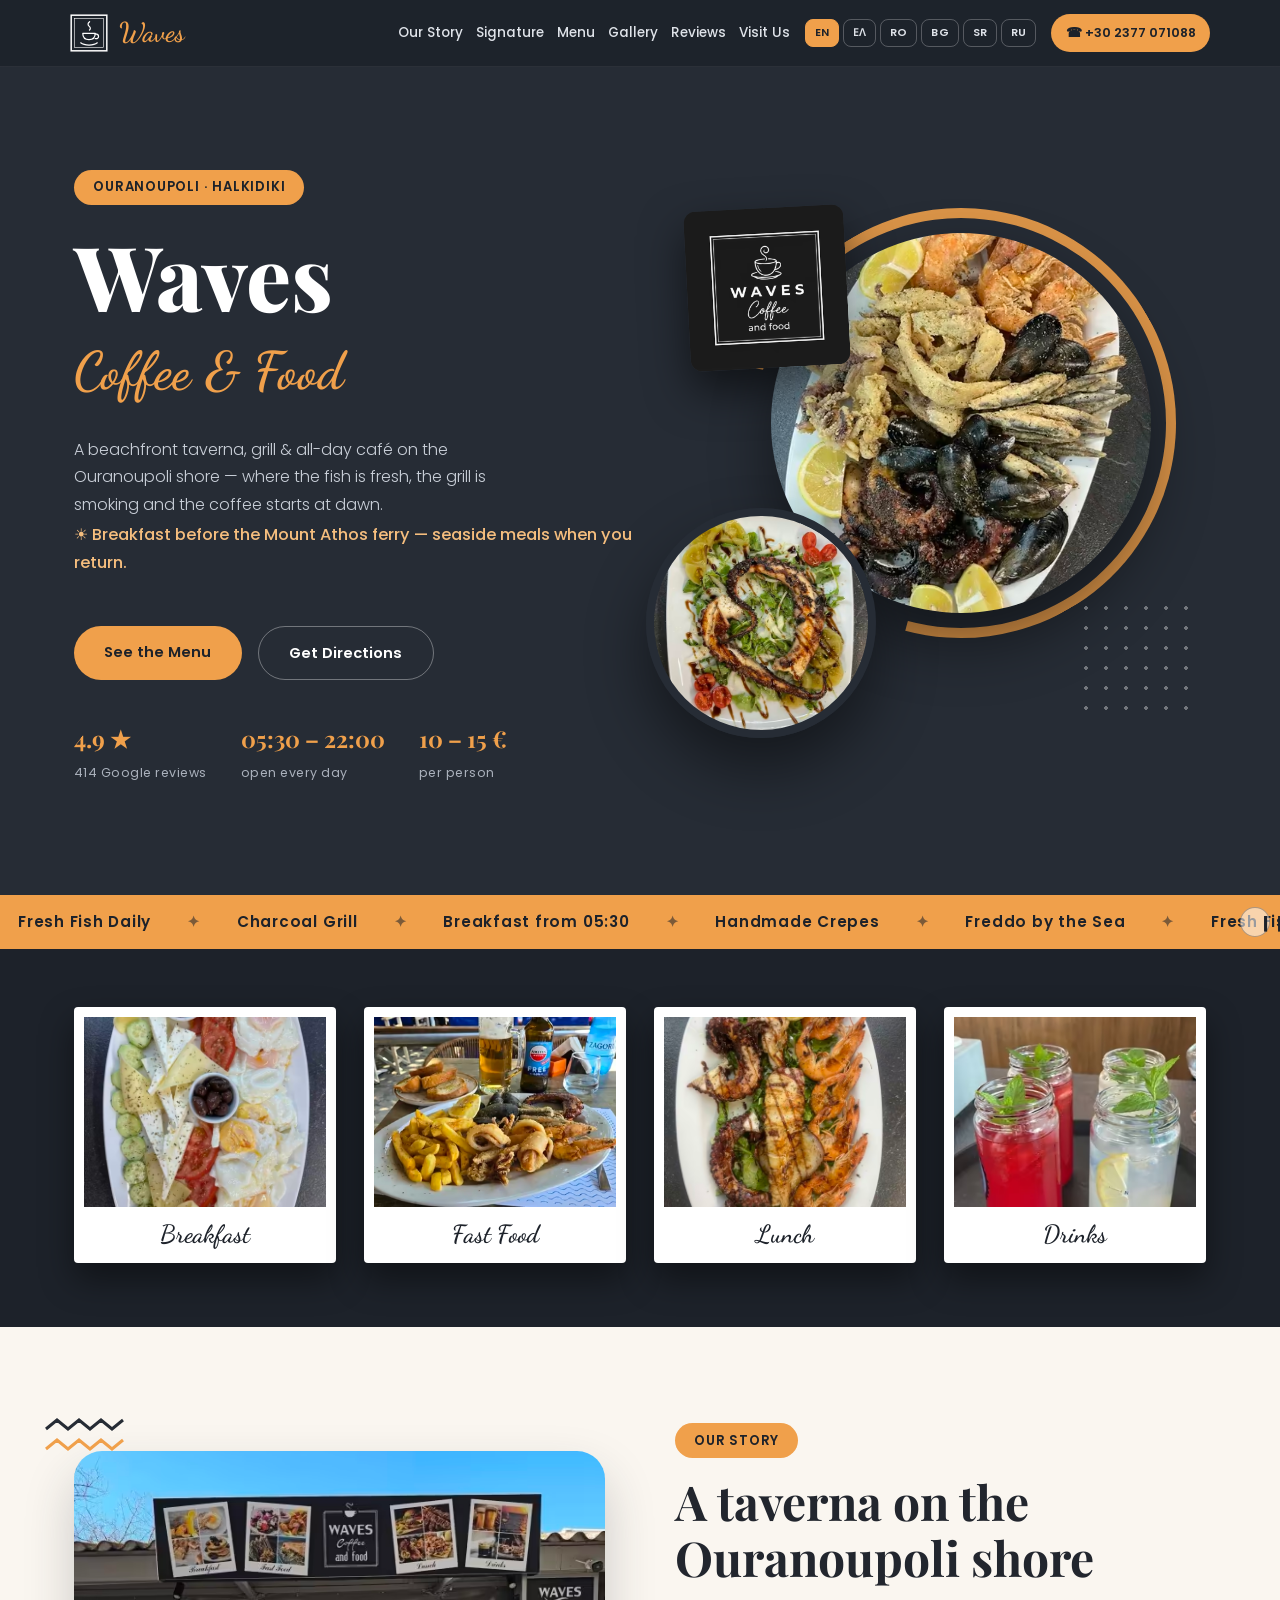
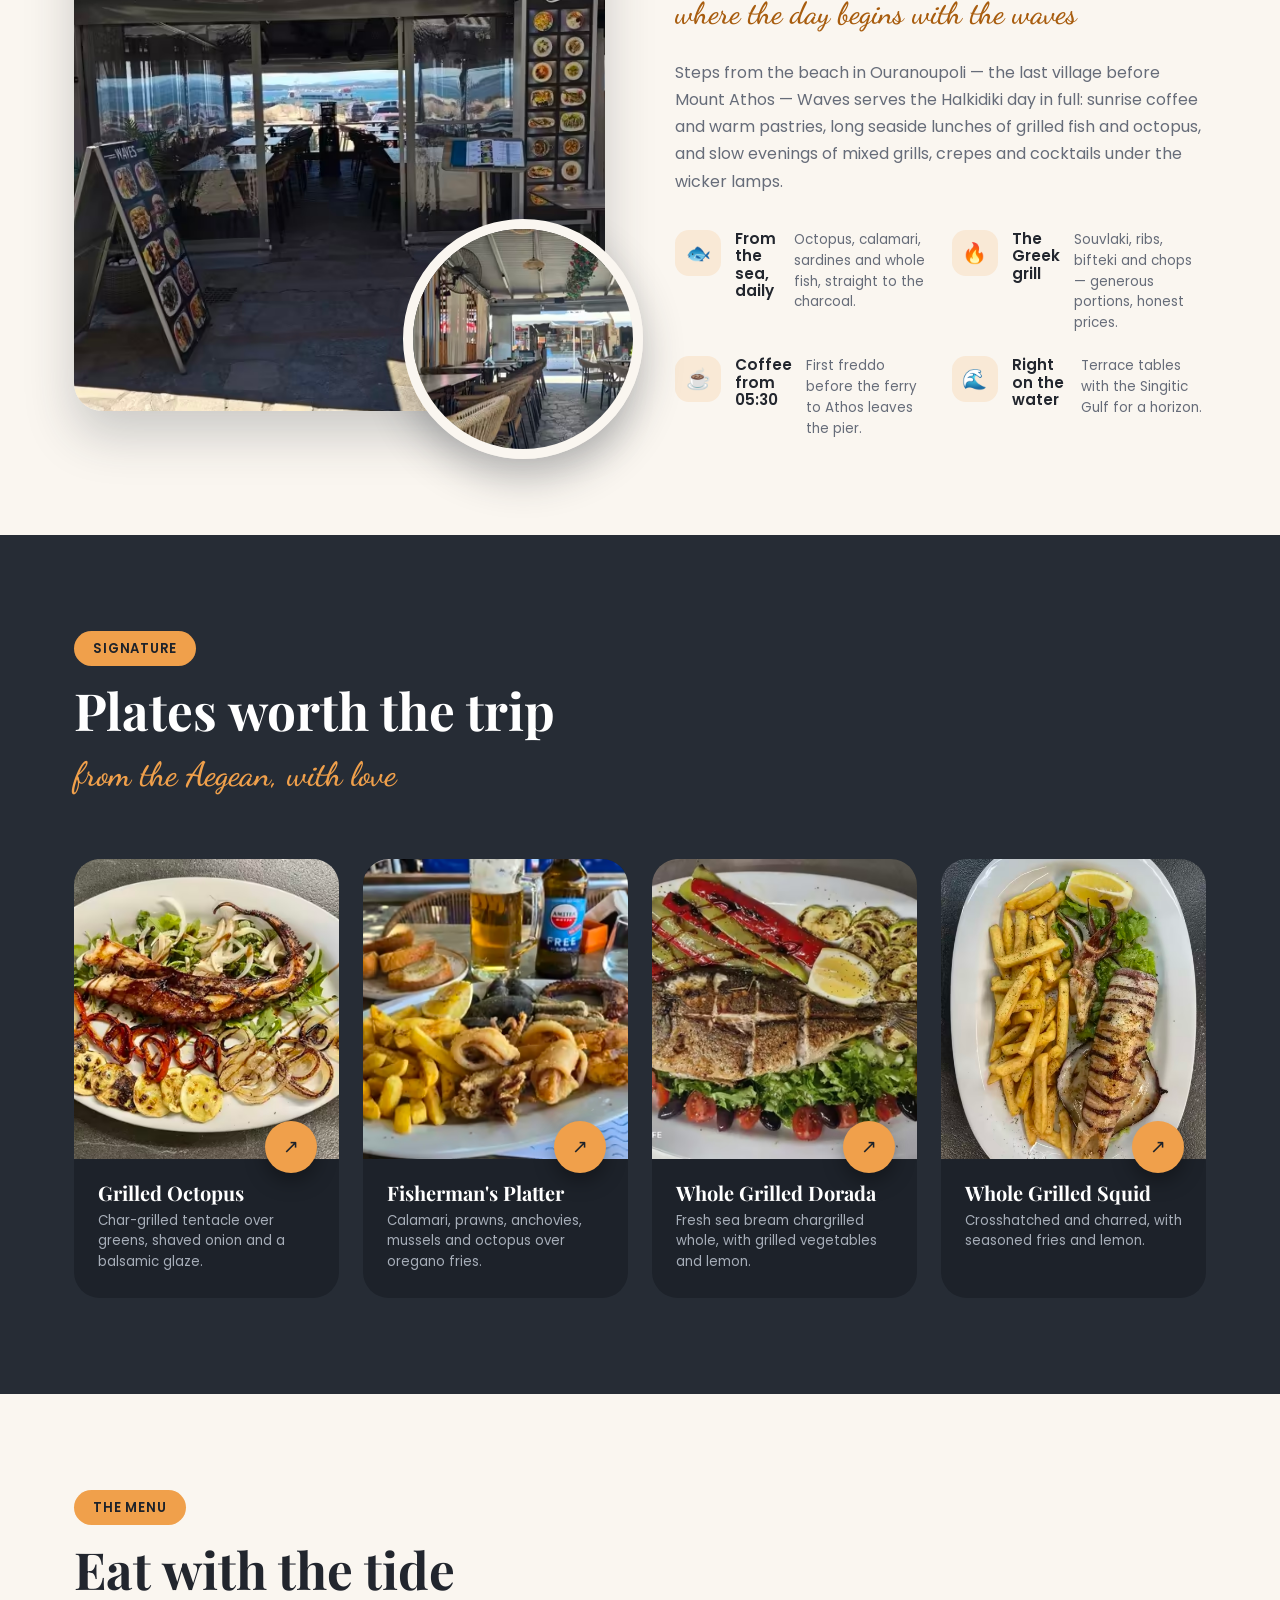
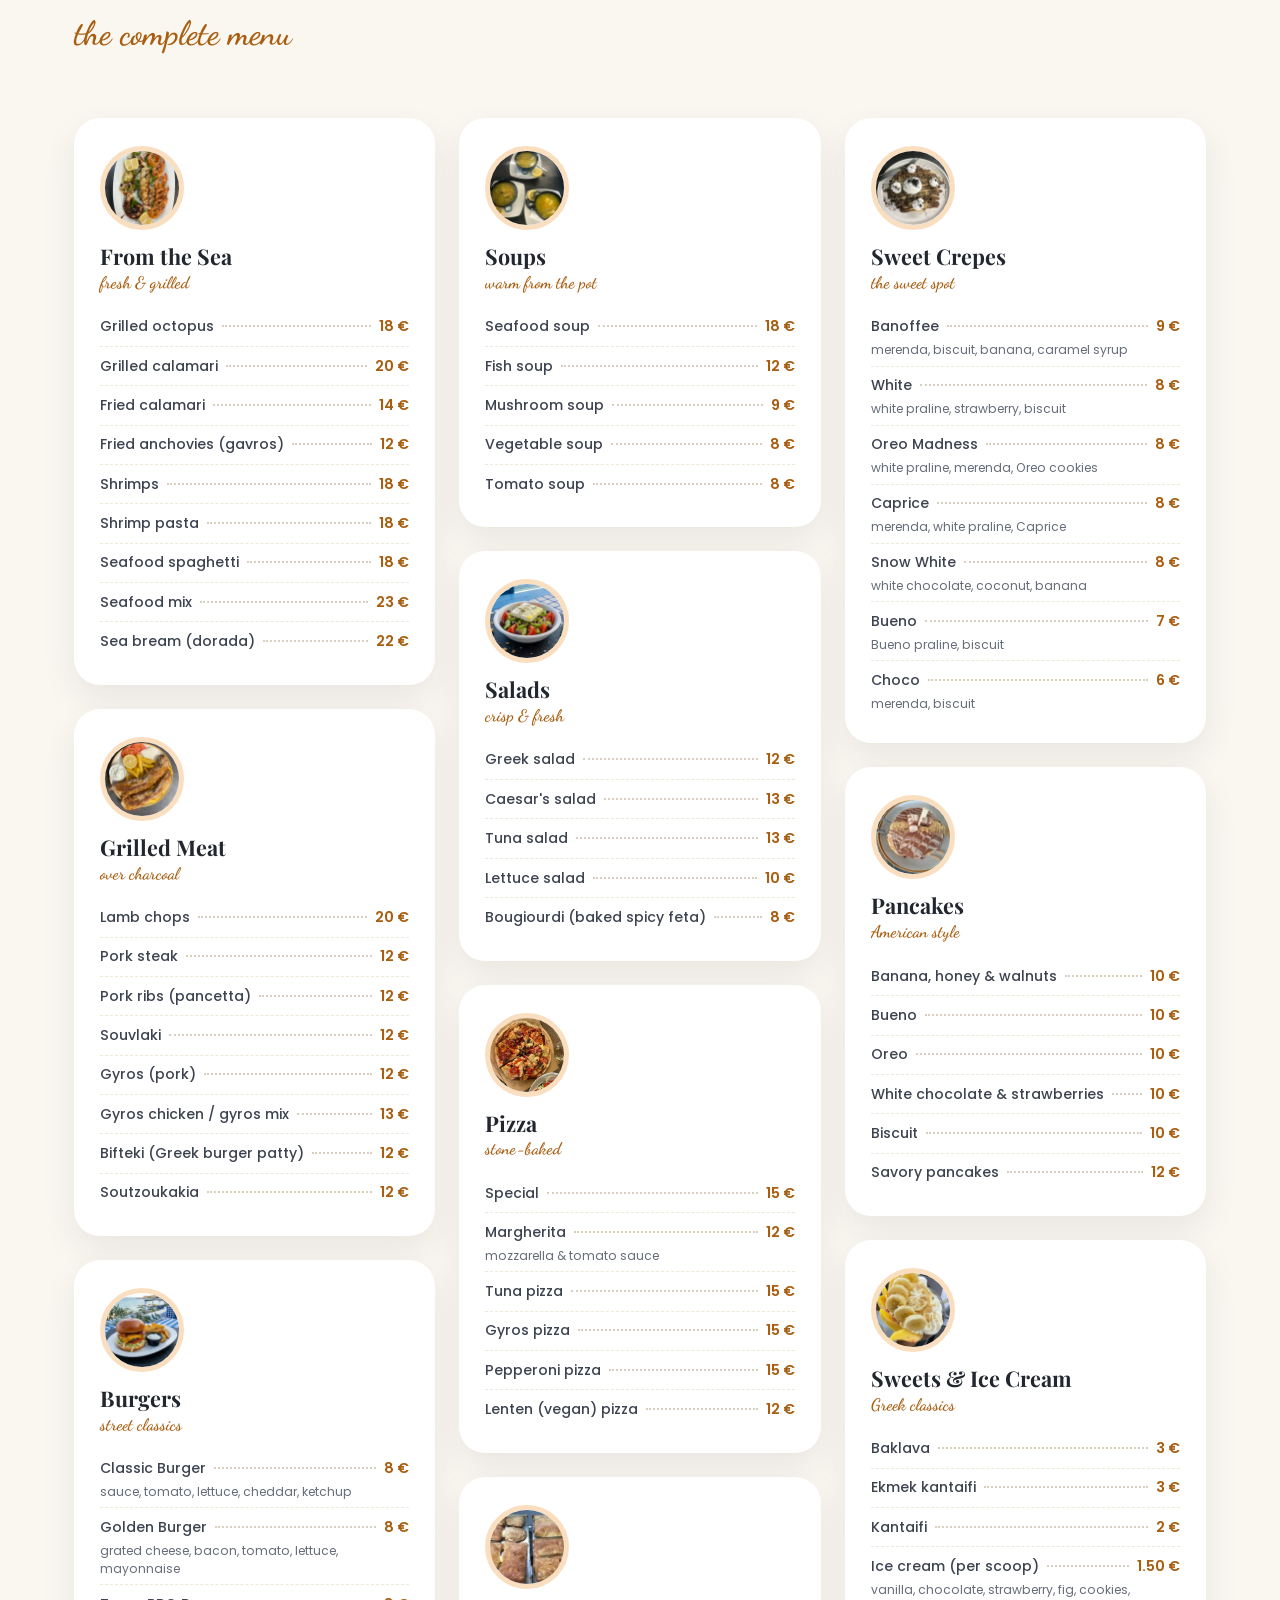
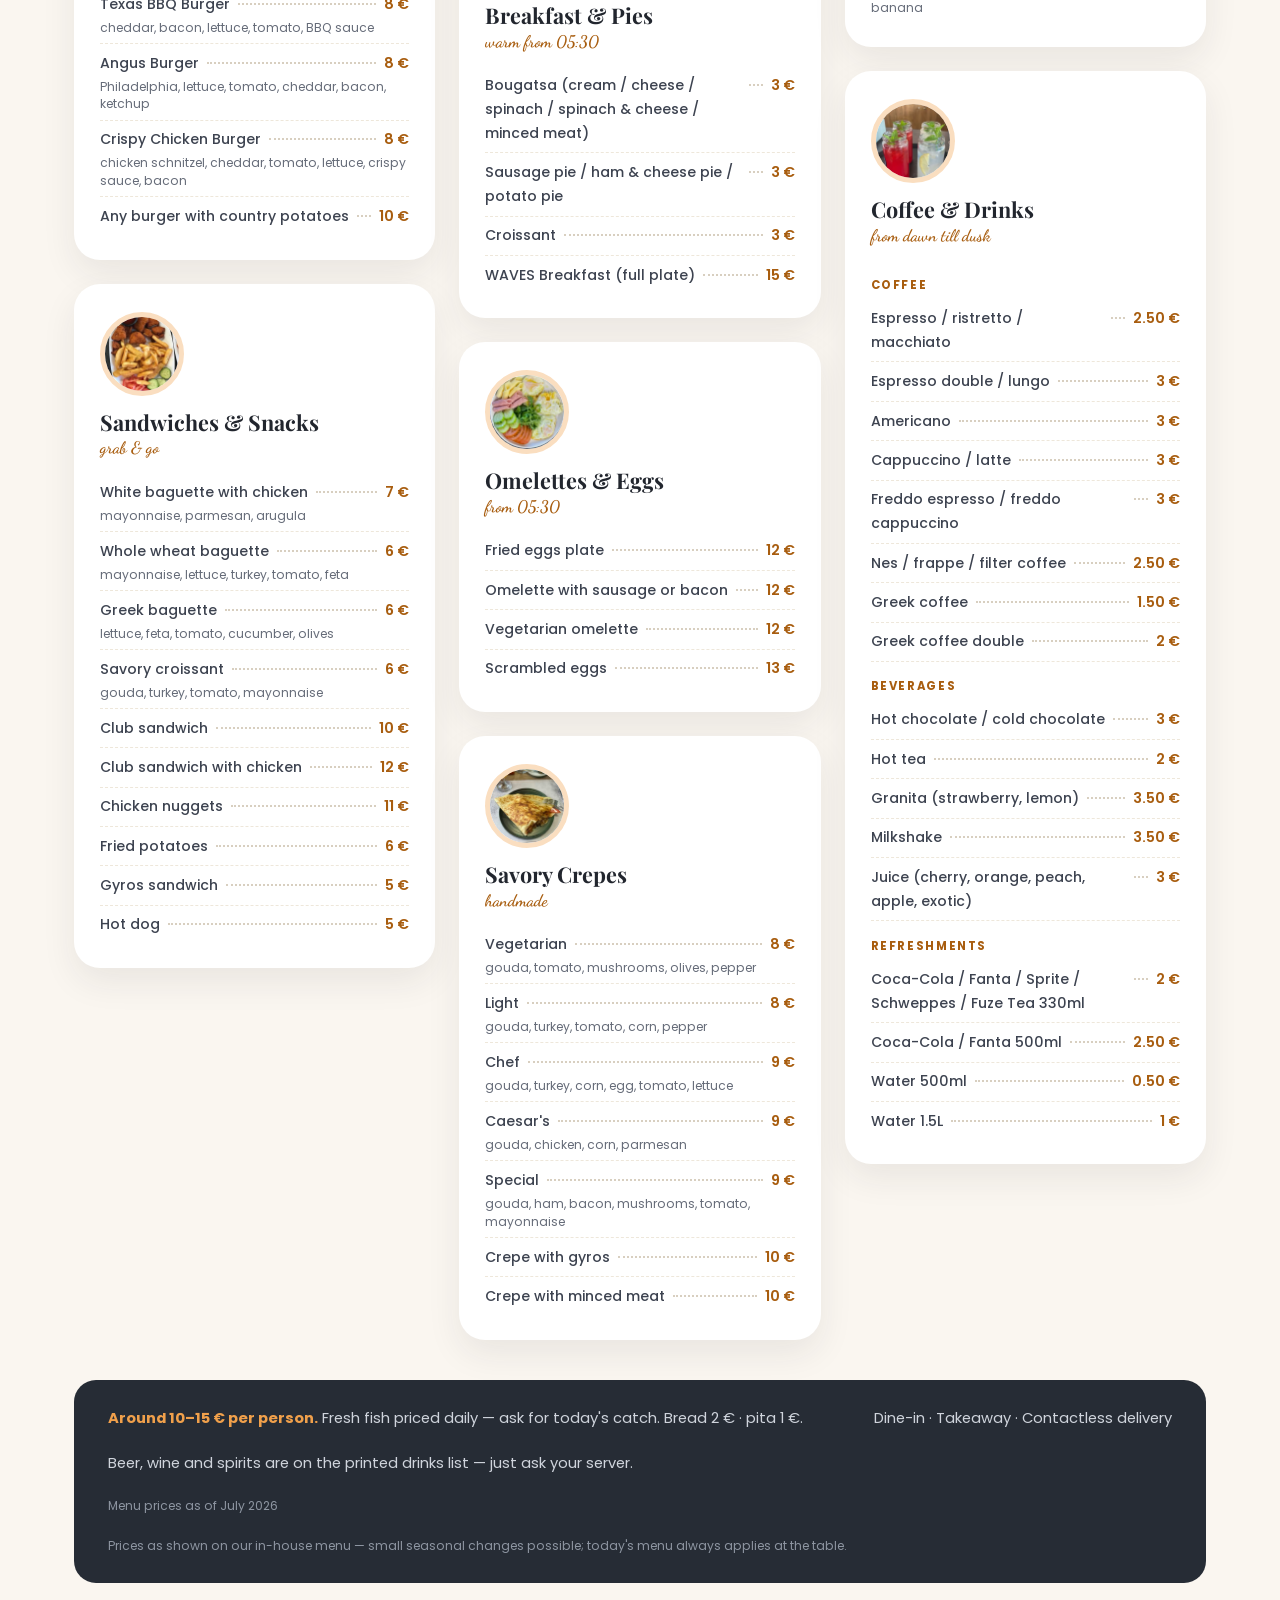
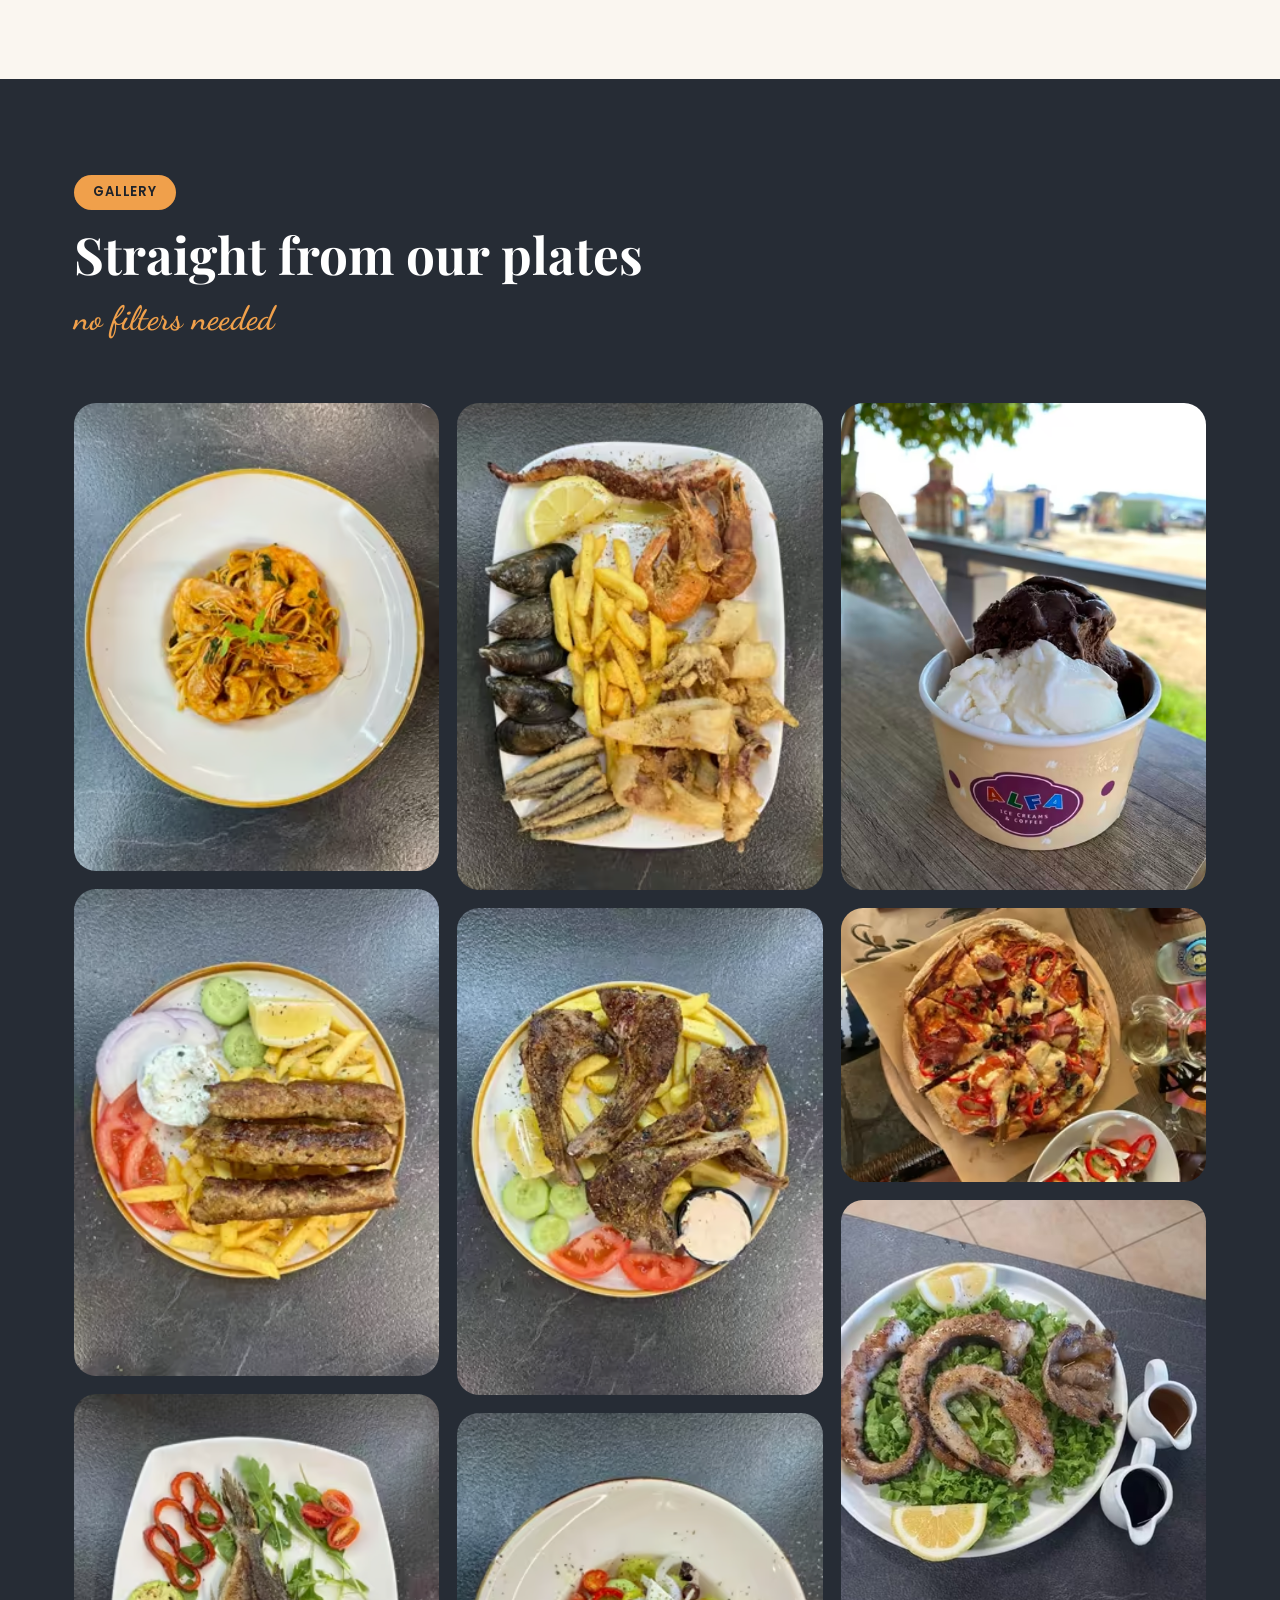
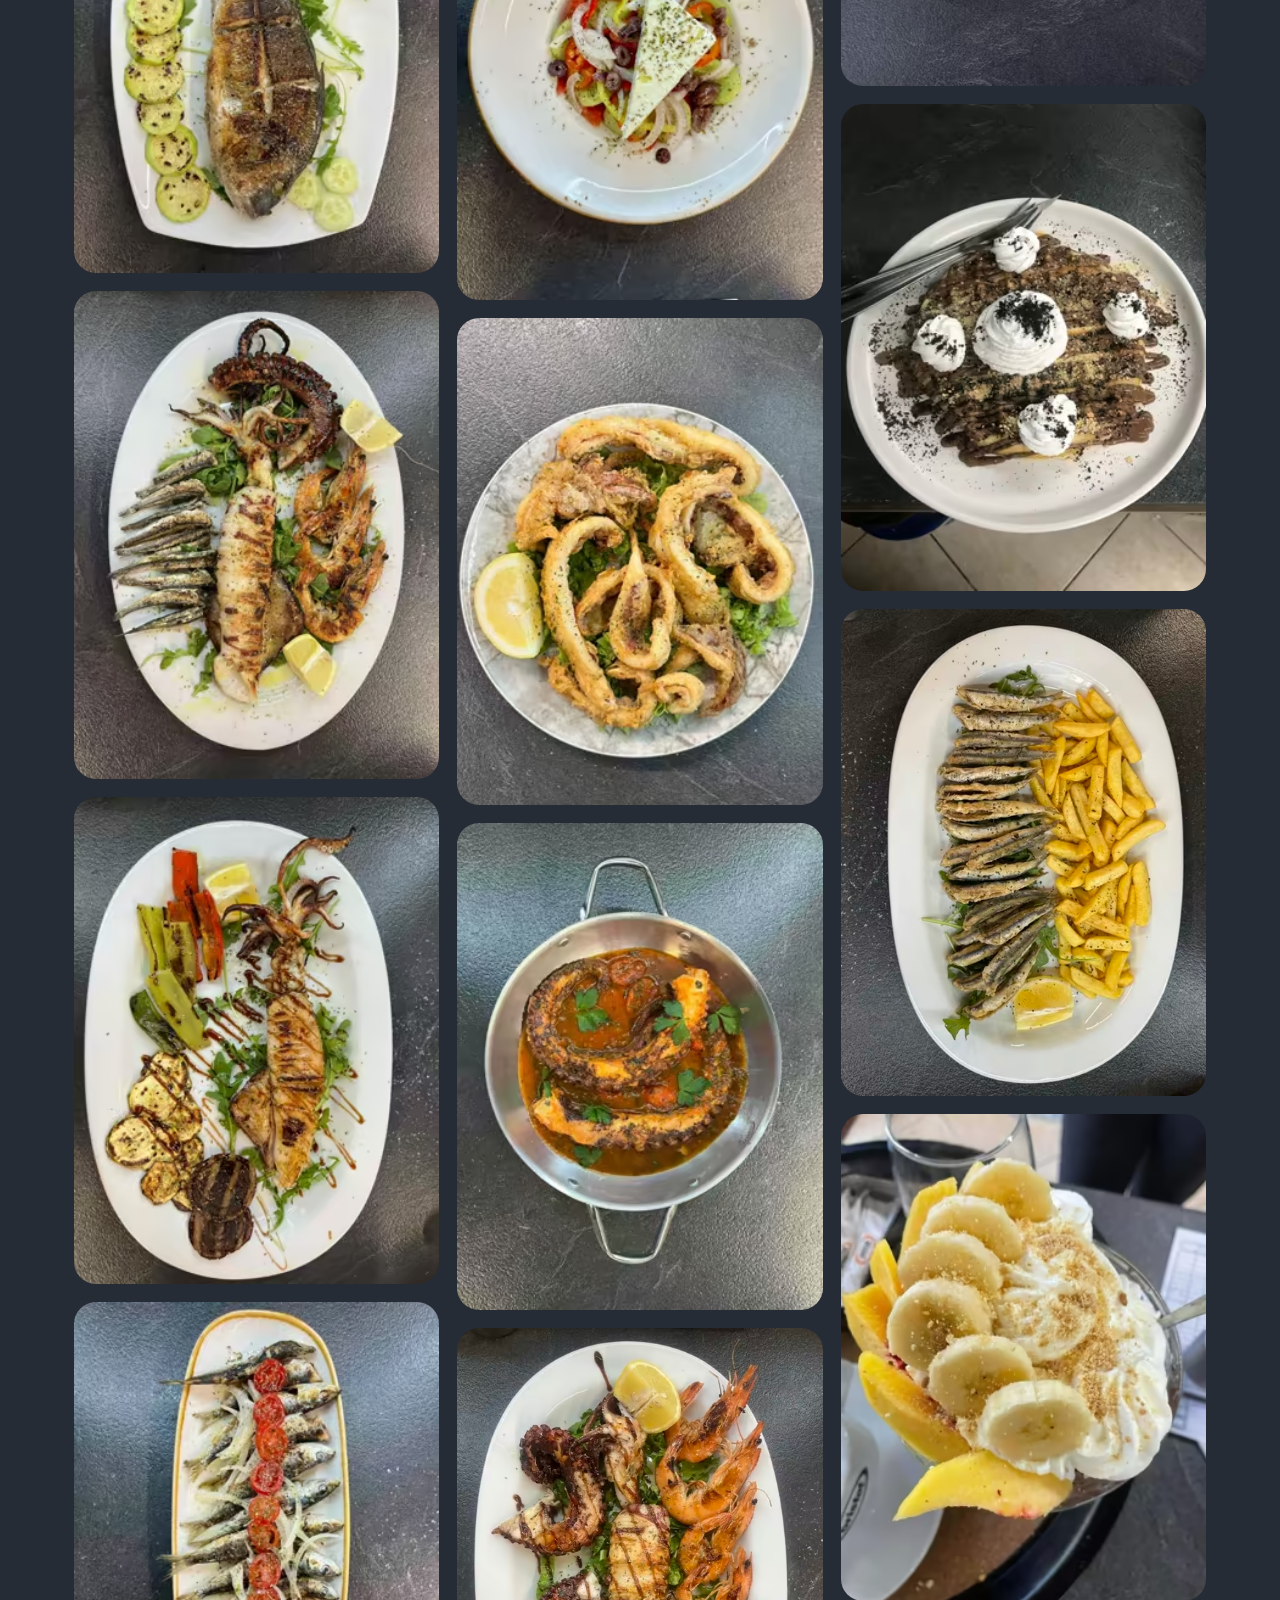
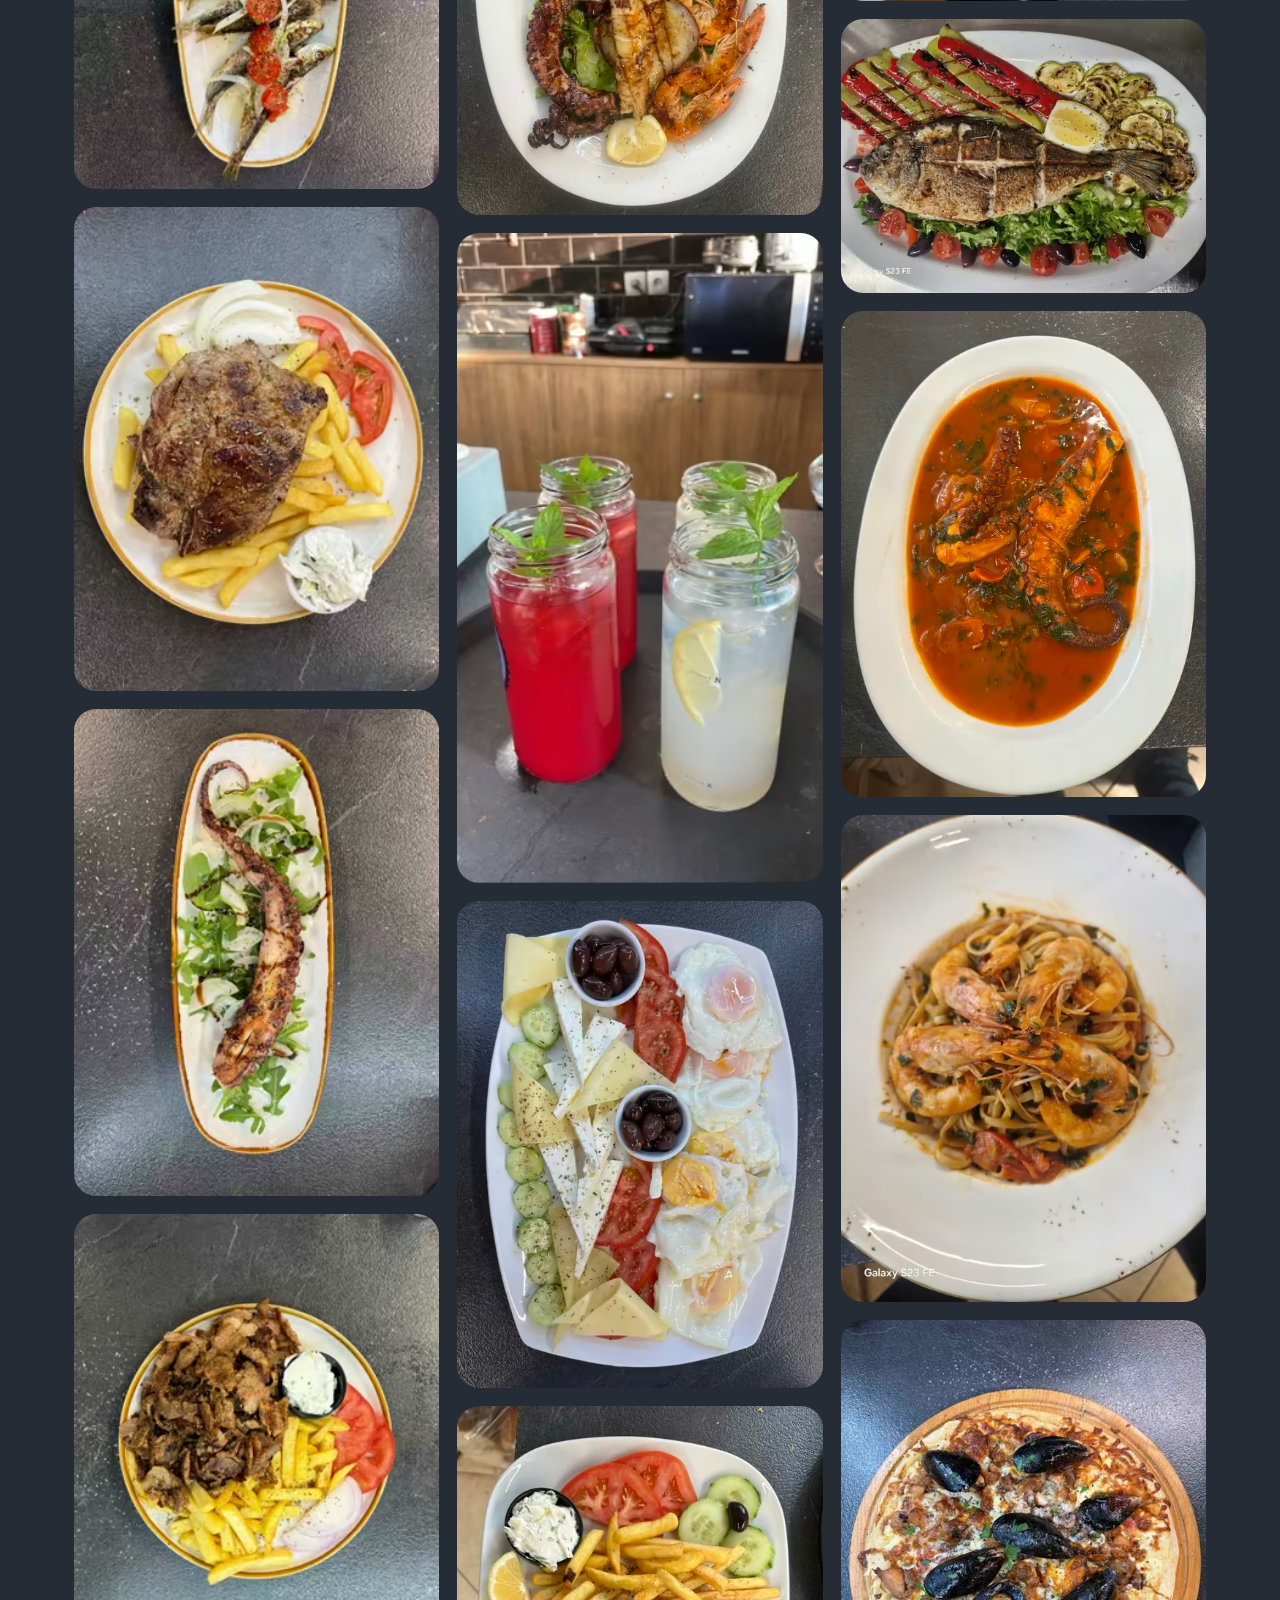
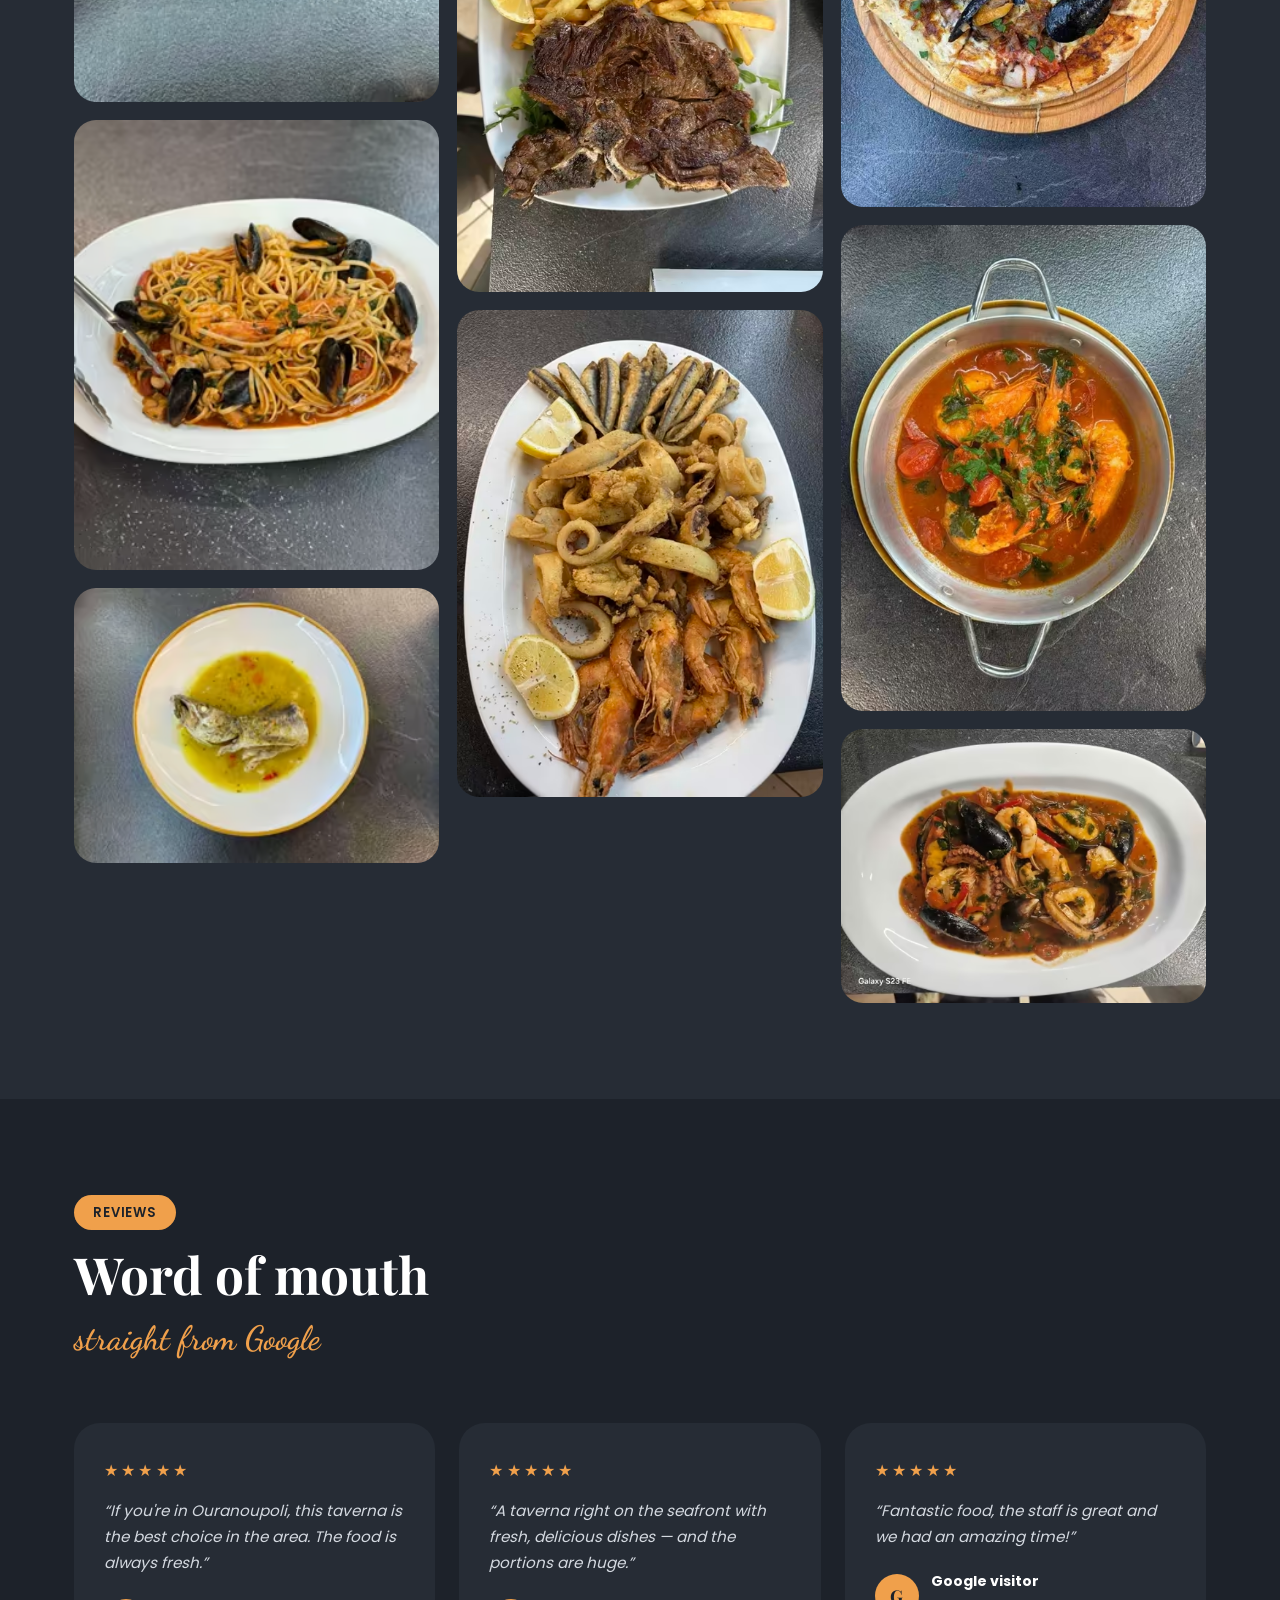
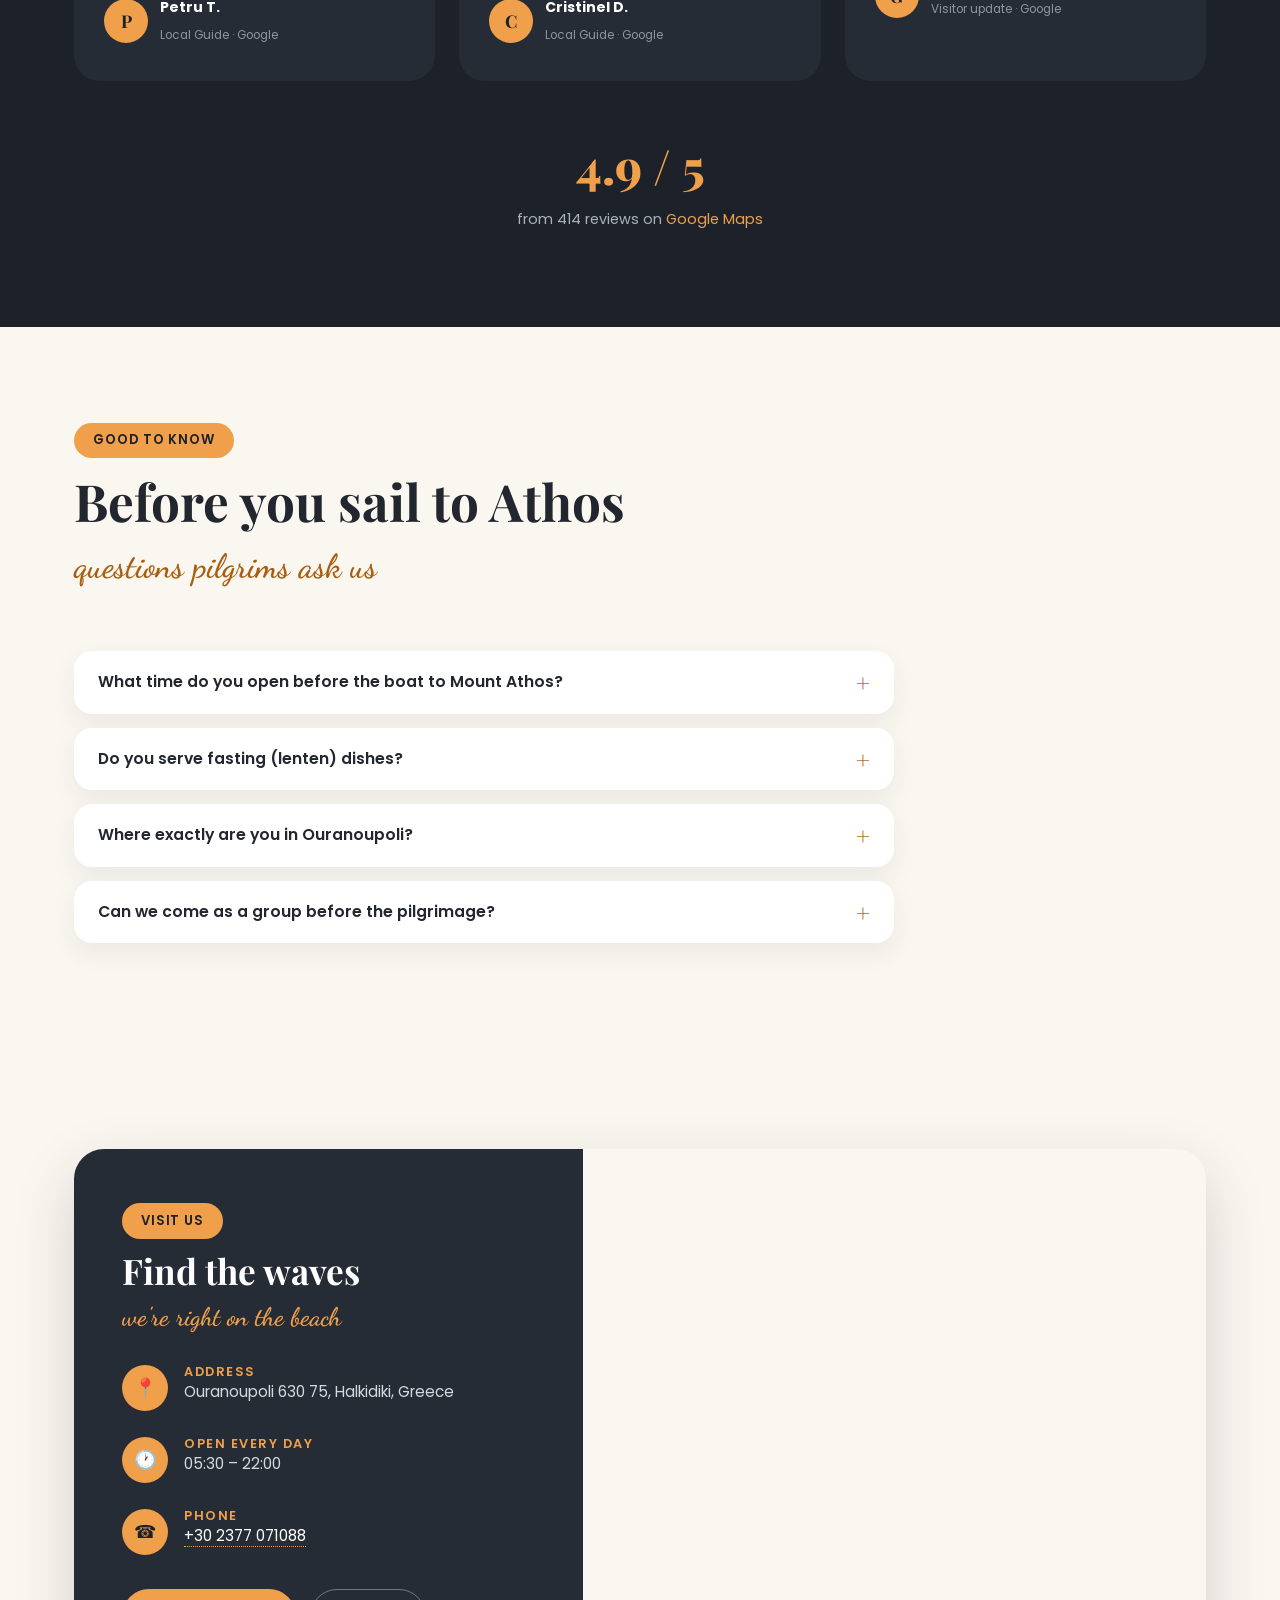
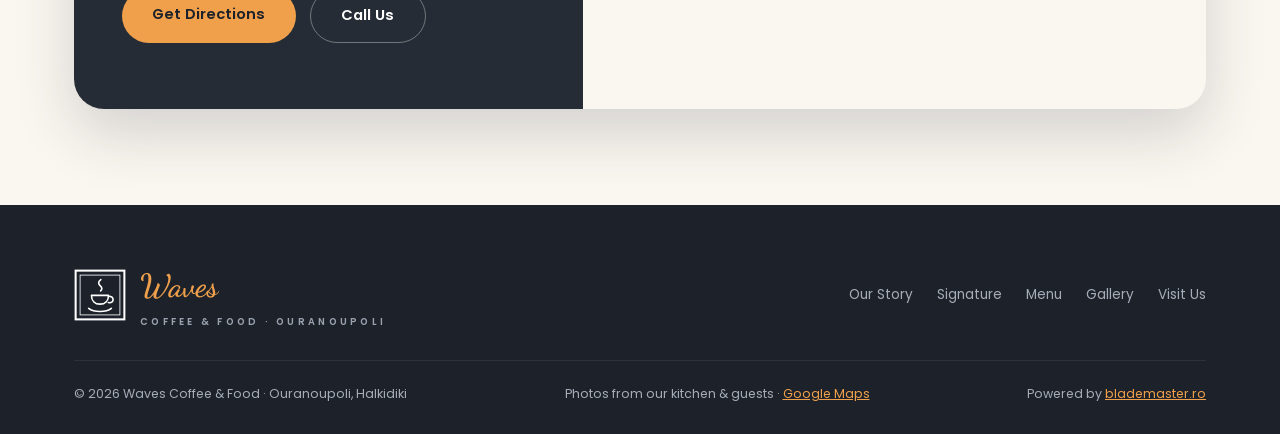
==== commit 91d05231: "Add Yanis's latest gallery photos" ====
--- a/index.html
+++ b/index.html
@@ -1160,6 +1160,8 @@
  ]
 }
 </script>
+<link rel="preload" as="font" type="font/woff2" crossorigin href="/fonts/playfair-latin-600_800.woff2">
+<link rel="preload" as="font" type="font/woff2" crossorigin href="/fonts/poppins-latin-400.woff2">
 <link rel="stylesheet" href="/assets/style.b186d9d1.css">
 </head>
 <body>
@@ -1227,8 +1229,8 @@
     </div>
     <div class="hero-art">
       <div class="ring ring-1"></div>
-      <div class="circle-img ci-1"><picture><source type="image/avif" srcset="/images/seafood-platter-500.avif?v=552b6790 500w, /images/seafood-platter-800.avif?v=a383035c 600w" sizes="380px"><source type="image/webp" srcset="/images/seafood-platter-500.webp?v=bc06801f 500w, /images/seafood-platter-800.webp?v=1ee051a1 600w" sizes="380px"><img src="/images/seafood-platter-800.jpg?v=55320703" sizes="380px" width="600" height="800" fetchpriority="high" alt="Mixed seafood platter with shrimp, calamari, mussels and grilled octopus" data-i18n-attr="alt:alt_hero1" srcset="/images/seafood-platter-500.jpg 500w, /images/seafood-platter-800.jpg 600w"></picture></div>
-      <div class="circle-img ci-2"><picture><source type="image/avif" srcset="/images/octopus-balsamic-500.avif?v=d729394b 500w, /images/octopus-balsamic-800.avif?v=6e136138 600w" sizes="230px"><source type="image/webp" srcset="/images/octopus-balsamic-500.webp?v=ac07d5f4 500w, /images/octopus-balsamic-800.webp?v=3dcc1177 600w" sizes="230px"><img src="/images/octopus-balsamic-800.jpg?v=4bed03b0" sizes="230px" width="600" height="800" alt="Char-grilled octopus with balsamic glaze" data-i18n-attr="alt:alt_hero2" srcset="/images/octopus-balsamic-500.jpg 500w, /images/octopus-balsamic-800.jpg 600w"></picture></div>
+      <div class="circle-img ci-1"><picture><source type="image/avif" srcset="/images/seafood-platter-500.avif?v=552b6790 500w, /images/seafood-platter-800.avif?v=a383035c 600w" sizes="(max-width:640px) 212px, 380px"><source type="image/webp" srcset="/images/seafood-platter-500.webp?v=bc06801f 500w, /images/seafood-platter-800.webp?v=1ee051a1 600w" sizes="(max-width:640px) 212px, 380px"><img src="/images/seafood-platter-800.jpg?v=55320703" sizes="(max-width:640px) 212px, 380px" width="600" height="800" fetchpriority="high" alt="Mixed seafood platter with shrimp, calamari, mussels and grilled octopus" data-i18n-attr="alt:alt_hero1" srcset="/images/seafood-platter-500.jpg 500w, /images/seafood-platter-800.jpg 600w"></picture></div>
+      <div class="circle-img ci-2"><picture><source type="image/avif" srcset="/images/octopus-balsamic-500.avif?v=d729394b 500w, /images/octopus-balsamic-800.avif?v=6e136138 600w" sizes="(max-width:640px) 126px, 230px"><source type="image/webp" srcset="/images/octopus-balsamic-500.webp?v=ac07d5f4 500w, /images/octopus-balsamic-800.webp?v=3dcc1177 600w" sizes="(max-width:640px) 126px, 230px"><img src="/images/octopus-balsamic-800.jpg?v=4bed03b0" sizes="(max-width:640px) 126px, 230px" width="600" height="800" alt="Char-grilled octopus with balsamic glaze" data-i18n-attr="alt:alt_hero2" srcset="/images/octopus-balsamic-500.jpg 500w, /images/octopus-balsamic-800.jpg 600w"></picture></div>
       <picture><source type="image/avif" srcset="/images/waves-sign-520.avif?v=9b879188"><source type="image/webp" srcset="/images/waves-sign-520.webp?v=ab4f768b"><img class="signboard" src="/images/waves-sign-520.jpg?v=9431960a" alt="The Waves Coffee and Food signboard" data-i18n-attr="alt:alt_sign" width="520" height="520" loading="lazy"></picture>
       <div class="dots"></div>
     </div>
@@ -1256,7 +1258,7 @@
     <div class="story-art reveal">
       <svg class="zig" aria-hidden="true" width="90" height="40" viewBox="0 0 90 40" fill="none"><path d="M2 12l11-9 11 9 11-9 11 9 11-9 11 9 11-9" stroke="#262C35" stroke-width="3"/><path d="M2 32l11-9 11 9 11-9 11 9 11-9 11 9 11-9" stroke="#F0A04B" stroke-width="3"/></svg>
       <div class="main"><picture><source type="image/avif" srcset="/images/facade-500.avif?v=d479a217 500w, /images/facade-800.avif?v=d5f0bd90 600w" sizes="(max-width:1020px) 100vw, 560px"><source type="image/webp" srcset="/images/facade-500.webp?v=0fc07f33 500w, /images/facade-800.webp?v=cddc46e8 600w" sizes="(max-width:1020px) 100vw, 560px"><img src="/images/facade-800.jpg?v=c81b613a" sizes="(max-width:1020px) 100vw, 560px" width="600" height="800" alt="The Waves Coffee &amp; Food terrace, with the sea framed through the entrance" data-i18n-attr="alt:alt_facade" loading="lazy" srcset="/images/facade-500.jpg 500w, /images/facade-800.jpg 600w"></picture></div>
-      <div class="float"><picture><source type="image/avif" srcset="/images/interior-500.avif?v=92f81938 500w, /images/interior-800.avif?v=85a52d92 800w" sizes="240px"><source type="image/webp" srcset="/images/interior-500.webp?v=c900dd57 500w, /images/interior-800.webp?v=49ad90a2 800w" sizes="240px"><img src="/images/interior-800.jpg?v=69bfa8e6" sizes="240px" width="800" height="450" alt="The covered terrace dining room with its wicker lamps" data-i18n-attr="alt:alt_interior" loading="lazy" srcset="/images/interior-500.jpg 500w, /images/interior-800.jpg 800w"></picture></div>
+      <div class="float"><picture><source type="image/avif" srcset="/images/interior-500.avif?v=92f81938 500w, /images/interior-800.avif?v=85a52d92 800w" sizes="(max-width:1020px) 180px, 240px"><source type="image/webp" srcset="/images/interior-500.webp?v=c900dd57 500w, /images/interior-800.webp?v=49ad90a2 800w" sizes="(max-width:1020px) 180px, 240px"><img src="/images/interior-800.jpg?v=69bfa8e6" sizes="(max-width:1020px) 180px, 240px" width="800" height="450" alt="The covered terrace dining room with its wicker lamps" data-i18n-attr="alt:alt_interior" loading="lazy" srcset="/images/interior-500.jpg 500w, /images/interior-800.jpg 800w"></picture></div>
     </div>
     <div class="reveal">
       <span class="pill" data-i18n="story_pill">OUR STORY</span>
@@ -1316,6 +1318,22 @@
       <div class="script sc-lg" data-i18n="gal_script">no filters needed</div>
     </div>
     <div class="gal">
+      <figure class="reveal"><picture><source type="image/avif" srcset="/images/waves-shrimp-pasta-300.avif?v=23184cc2 300w, /images/waves-shrimp-pasta-500.avif?v=415fa99e 500w, /images/waves-shrimp-pasta-800.avif?v=d430c93b 800w" sizes="(max-width:640px) 50vw, (max-width:1020px) 33vw, 280px"><source type="image/webp" srcset="/images/waves-shrimp-pasta-300.webp?v=6a760471 300w, /images/waves-shrimp-pasta-500.webp?v=42521153 500w, /images/waves-shrimp-pasta-800.webp?v=5ef9898f 800w" sizes="(max-width:640px) 50vw, (max-width:1020px) 33vw, 280px"><img src="/images/waves-shrimp-pasta-800.jpg?v=edef730f" sizes="(max-width:640px) 50vw, (max-width:1020px) 33vw, 280px" width="800" height="1026" alt="Shrimp pasta with fresh prawns" data-i18n-attr="alt:g19" loading="lazy" srcset="/images/waves-shrimp-pasta-300.jpg 300w, /images/waves-shrimp-pasta-500.jpg 500w, /images/waves-shrimp-pasta-800.jpg 800w"></picture><figcaption data-i18n="g19">Shrimp pasta with fresh prawns</figcaption></figure>
+      <figure class="reveal"><picture><source type="image/avif" srcset="/images/waves-grilled-kebabs-300.avif?v=634b4949 300w, /images/waves-grilled-kebabs-500.avif?v=cb31905d 500w, /images/waves-grilled-kebabs-800.avif?v=18f5cd7c 800w" sizes="(max-width:640px) 50vw, (max-width:1020px) 33vw, 280px"><source type="image/webp" srcset="/images/waves-grilled-kebabs-300.webp?v=24b7c905 300w, /images/waves-grilled-kebabs-500.webp?v=ead7c8a3 500w, /images/waves-grilled-kebabs-800.webp?v=fbd90798 800w" sizes="(max-width:640px) 50vw, (max-width:1020px) 33vw, 280px"><img src="/images/waves-grilled-kebabs-800.jpg?v=dab9f6d4" sizes="(max-width:640px) 50vw, (max-width:1020px) 33vw, 280px" width="800" height="1066" alt="Greek kebabs with fries and tzatziki" data-i18n-attr="alt:g20" loading="lazy" srcset="/images/waves-grilled-kebabs-300.jpg 300w, /images/waves-grilled-kebabs-500.jpg 500w, /images/waves-grilled-kebabs-800.jpg 800w"></picture><figcaption data-i18n="g20">Greek kebabs with fries and tzatziki</figcaption></figure>
+      <figure class="reveal"><picture><source type="image/avif" srcset="/images/waves-grilled-dorada-300.avif?v=b516b71d 300w, /images/waves-grilled-dorada-500.avif?v=9018f444 500w, /images/waves-grilled-dorada-800.avif?v=0bdcf3bc 800w" sizes="(max-width:640px) 50vw, (max-width:1020px) 33vw, 280px"><source type="image/webp" srcset="/images/waves-grilled-dorada-300.webp?v=cedc3fea 300w, /images/waves-grilled-dorada-500.webp?v=3f7f4a55 500w, /images/waves-grilled-dorada-800.webp?v=7f656f67 800w" sizes="(max-width:640px) 50vw, (max-width:1020px) 33vw, 280px"><img src="/images/waves-grilled-dorada-800.jpg?v=9e017e35" sizes="(max-width:640px) 50vw, (max-width:1020px) 33vw, 280px" width="800" height="1052" alt="Whole grilled dorada with vegetables" data-i18n-attr="alt:g21" loading="lazy" srcset="/images/waves-grilled-dorada-300.jpg 300w, /images/waves-grilled-dorada-500.jpg 500w, /images/waves-grilled-dorada-800.jpg 800w"></picture><figcaption data-i18n="g21">Whole grilled dorada with vegetables</figcaption></figure>
+      <figure class="reveal"><picture><source type="image/avif" srcset="/images/waves-seafood-grill-300.avif?v=91f0647f 300w, /images/waves-seafood-grill-500.avif?v=b1b8dec7 500w, /images/waves-seafood-grill-800.avif?v=4eb84084 800w" sizes="(max-width:640px) 50vw, (max-width:1020px) 33vw, 280px"><source type="image/webp" srcset="/images/waves-seafood-grill-300.webp?v=e040fa6c 300w, /images/waves-seafood-grill-500.webp?v=94e222eb 500w, /images/waves-seafood-grill-800.webp?v=e446fcfc 800w" sizes="(max-width:640px) 50vw, (max-width:1020px) 33vw, 280px"><img src="/images/waves-seafood-grill-800.jpg?v=5d4abbad" sizes="(max-width:640px) 50vw, (max-width:1020px) 33vw, 280px" width="800" height="1066" alt="Seafood grill platter" data-i18n-attr="alt:g22" loading="lazy" srcset="/images/waves-seafood-grill-300.jpg 300w, /images/waves-seafood-grill-500.jpg 500w, /images/waves-seafood-grill-800.jpg 800w"></picture><figcaption data-i18n="g22">Seafood grill platter</figcaption></figure>
+      <figure class="reveal"><picture><source type="image/avif" srcset="/images/waves-grilled-squid-300.avif?v=d2a5176a 300w, /images/waves-grilled-squid-500.avif?v=936e9b67 500w, /images/waves-grilled-squid-800.avif?v=d3e547ec 800w" sizes="(max-width:640px) 50vw, (max-width:1020px) 33vw, 280px"><source type="image/webp" srcset="/images/waves-grilled-squid-300.webp?v=e7b1a369 300w, /images/waves-grilled-squid-500.webp?v=79f70293 500w, /images/waves-grilled-squid-800.webp?v=e185a8ad 800w" sizes="(max-width:640px) 50vw, (max-width:1020px) 33vw, 280px"><img src="/images/waves-grilled-squid-800.jpg?v=0176fb73" sizes="(max-width:640px) 50vw, (max-width:1020px) 33vw, 280px" width="800" height="1066" alt="Whole grilled squid with vegetables" data-i18n-attr="alt:g23" loading="lazy" srcset="/images/waves-grilled-squid-300.jpg 300w, /images/waves-grilled-squid-500.jpg 500w, /images/waves-grilled-squid-800.jpg 800w"></picture><figcaption data-i18n="g23">Whole grilled squid with vegetables</figcaption></figure>
+      <figure class="reveal"><picture><source type="image/avif" srcset="/images/waves-grilled-sardines-300.avif?v=cf1862e1 300w, /images/waves-grilled-sardines-500.avif?v=71f69f8e 500w, /images/waves-grilled-sardines-800.avif?v=71bd9e17 800w" sizes="(max-width:640px) 50vw, (max-width:1020px) 33vw, 280px"><source type="image/webp" srcset="/images/waves-grilled-sardines-300.webp?v=f841568a 300w, /images/waves-grilled-sardines-500.webp?v=b81b53ae 500w, /images/waves-grilled-sardines-800.webp?v=5e7651dd 800w" sizes="(max-width:640px) 50vw, (max-width:1020px) 33vw, 280px"><img src="/images/waves-grilled-sardines-800.jpg?v=6c23434e" sizes="(max-width:640px) 50vw, (max-width:1020px) 33vw, 280px" width="800" height="1066" alt="Grilled sardines with tomato" data-i18n-attr="alt:g24" loading="lazy" srcset="/images/waves-grilled-sardines-300.jpg 300w, /images/waves-grilled-sardines-500.jpg 500w, /images/waves-grilled-sardines-800.jpg 800w"></picture><figcaption data-i18n="g24">Grilled sardines with tomato</figcaption></figure>
+      <figure class="reveal"><picture><source type="image/avif" srcset="/images/waves-grilled-steak-300.avif?v=fb7af2c4 300w, /images/waves-grilled-steak-500.avif?v=5deb8286 500w, /images/waves-grilled-steak-800.avif?v=2c329ced 800w" sizes="(max-width:640px) 50vw, (max-width:1020px) 33vw, 280px"><source type="image/webp" srcset="/images/waves-grilled-steak-300.webp?v=ea74df40 300w, /images/waves-grilled-steak-500.webp?v=1ca82563 500w, /images/waves-grilled-steak-800.webp?v=81d18675 800w" sizes="(max-width:640px) 50vw, (max-width:1020px) 33vw, 280px"><img src="/images/waves-grilled-steak-800.jpg?v=1dd92428" sizes="(max-width:640px) 50vw, (max-width:1020px) 33vw, 280px" width="800" height="1060" alt="Grilled steak with fries and tzatziki" data-i18n-attr="alt:g25" loading="lazy" srcset="/images/waves-grilled-steak-300.jpg 300w, /images/waves-grilled-steak-500.jpg 500w, /images/waves-grilled-steak-800.jpg 800w"></picture><figcaption data-i18n="g25">Grilled steak with fries and tzatziki</figcaption></figure>
+      <figure class="reveal"><picture><source type="image/avif" srcset="/images/waves-whole-octopus-300.avif?v=127b6f05 300w, /images/waves-whole-octopus-500.avif?v=7b6456f9 500w, /images/waves-whole-octopus-800.avif?v=5efce31b 800w" sizes="(max-width:640px) 50vw, (max-width:1020px) 33vw, 280px"><source type="image/webp" srcset="/images/waves-whole-octopus-300.webp?v=d9bb7bcf 300w, /images/waves-whole-octopus-500.webp?v=abf5690e 500w, /images/waves-whole-octopus-800.webp?v=cf877b05 800w" sizes="(max-width:640px) 50vw, (max-width:1020px) 33vw, 280px"><img src="/images/waves-whole-octopus-800.jpg?v=3b149d6d" sizes="(max-width:640px) 50vw, (max-width:1020px) 33vw, 280px" width="800" height="1066" alt="Whole octopus from the grill" data-i18n-attr="alt:g26" loading="lazy" srcset="/images/waves-whole-octopus-300.jpg 300w, /images/waves-whole-octopus-500.jpg 500w, /images/waves-whole-octopus-800.jpg 800w"></picture><figcaption data-i18n="g26">Whole octopus from the grill</figcaption></figure>
+      <figure class="reveal"><picture><source type="image/avif" srcset="/images/waves-gyro-platter-300.avif?v=de1deeb2 300w, /images/waves-gyro-platter-500.avif?v=8bd2b71c 500w, /images/waves-gyro-platter-800.avif?v=46d75ae8 800w" sizes="(max-width:640px) 50vw, (max-width:1020px) 33vw, 280px"><source type="image/webp" srcset="/images/waves-gyro-platter-300.webp?v=7f7292b6 300w, /images/waves-gyro-platter-500.webp?v=9146897d 500w, /images/waves-gyro-platter-800.webp?v=3343fabc 800w" sizes="(max-width:640px) 50vw, (max-width:1020px) 33vw, 280px"><img src="/images/waves-gyro-platter-800.jpg?v=4e8eb635" sizes="(max-width:640px) 50vw, (max-width:1020px) 33vw, 280px" width="800" height="1066" alt="Gyro platter with fries and tzatziki" data-i18n-attr="alt:g27" loading="lazy" srcset="/images/waves-gyro-platter-300.jpg 300w, /images/waves-gyro-platter-500.jpg 500w, /images/waves-gyro-platter-800.jpg 800w"></picture><figcaption data-i18n="g27">Gyro platter with fries and tzatziki</figcaption></figure>
+      <figure class="reveal"><picture><source type="image/avif" srcset="/images/waves-seafood-pasta-300.avif?v=b13023ab 300w, /images/waves-seafood-pasta-500.avif?v=e3e254d2 500w, /images/waves-seafood-pasta-800.avif?v=34b5cd1e 800w" sizes="(max-width:640px) 50vw, (max-width:1020px) 33vw, 280px"><source type="image/webp" srcset="/images/waves-seafood-pasta-300.webp?v=d9755101 300w, /images/waves-seafood-pasta-500.webp?v=9382757e 500w, /images/waves-seafood-pasta-800.webp?v=c90d7c3c 800w" sizes="(max-width:640px) 50vw, (max-width:1020px) 33vw, 280px"><img src="/images/waves-seafood-pasta-800.jpg?v=adb25567" sizes="(max-width:640px) 50vw, (max-width:1020px) 33vw, 280px" width="800" height="984" alt="Seafood pasta with mussels" data-i18n-attr="alt:g28" loading="lazy" srcset="/images/waves-seafood-pasta-300.jpg 300w, /images/waves-seafood-pasta-500.jpg 500w, /images/waves-seafood-pasta-800.jpg 800w"></picture><figcaption data-i18n="g28">Seafood pasta with mussels</figcaption></figure>
+      <figure class="reveal"><picture><source type="image/avif" srcset="/images/waves-fresh-fish-300.avif?v=3db809e5 300w, /images/waves-fresh-fish-500.avif?v=f2610803 500w, /images/waves-fresh-fish-800.avif?v=3818cb82 800w" sizes="(max-width:640px) 50vw, (max-width:1020px) 33vw, 280px"><source type="image/webp" srcset="/images/waves-fresh-fish-300.webp?v=34582958 300w, /images/waves-fresh-fish-500.webp?v=0373df2a 500w, /images/waves-fresh-fish-800.webp?v=cc5829c4 800w" sizes="(max-width:640px) 50vw, (max-width:1020px) 33vw, 280px"><img src="/images/waves-fresh-fish-800.jpg?v=a2f6583d" sizes="(max-width:640px) 50vw, (max-width:1020px) 33vw, 280px" width="800" height="600" alt="Fresh fish in lemon and olive oil" data-i18n-attr="alt:g29" loading="lazy" srcset="/images/waves-fresh-fish-300.jpg 300w, /images/waves-fresh-fish-500.jpg 500w, /images/waves-fresh-fish-800.jpg 800w"></picture><figcaption data-i18n="g29">Fresh fish in lemon and olive oil</figcaption></figure>
+      <figure class="reveal"><picture><source type="image/avif" srcset="/images/waves-fried-seafood-300.avif?v=0915d4da 300w, /images/waves-fried-seafood-500.avif?v=d3db66f9 500w, /images/waves-fried-seafood-800.avif?v=a46524af 800w" sizes="(max-width:640px) 50vw, (max-width:1020px) 33vw, 280px"><source type="image/webp" srcset="/images/waves-fried-seafood-300.webp?v=7a406385 300w, /images/waves-fried-seafood-500.webp?v=1bd29e77 500w, /images/waves-fried-seafood-800.webp?v=3a252682 800w" sizes="(max-width:640px) 50vw, (max-width:1020px) 33vw, 280px"><img src="/images/waves-fried-seafood-800.jpg?v=b6e72df2" sizes="(max-width:640px) 50vw, (max-width:1020px) 33vw, 280px" width="800" height="1066" alt="Mixed fried seafood platter" data-i18n-attr="alt:g30" loading="lazy" srcset="/images/waves-fried-seafood-300.jpg 300w, /images/waves-fried-seafood-500.jpg 500w, /images/waves-fried-seafood-800.jpg 800w"></picture><figcaption data-i18n="g30">Mixed fried seafood platter</figcaption></figure>
+      <figure class="reveal"><picture><source type="image/avif" srcset="/images/waves-lamb-chops-300.avif?v=def6d470 300w, /images/waves-lamb-chops-500.avif?v=ecb9c926 500w, /images/waves-lamb-chops-800.avif?v=98f18221 800w" sizes="(max-width:640px) 50vw, (max-width:1020px) 33vw, 280px"><source type="image/webp" srcset="/images/waves-lamb-chops-300.webp?v=886df05f 300w, /images/waves-lamb-chops-500.webp?v=973091c8 500w, /images/waves-lamb-chops-800.webp?v=252bd78a 800w" sizes="(max-width:640px) 50vw, (max-width:1020px) 33vw, 280px"><img src="/images/waves-lamb-chops-800.jpg?v=6ded5986" sizes="(max-width:640px) 50vw, (max-width:1020px) 33vw, 280px" width="800" height="1066" alt="Lamb chops from the charcoal" data-i18n-attr="alt:g31" loading="lazy" srcset="/images/waves-lamb-chops-300.jpg 300w, /images/waves-lamb-chops-500.jpg 500w, /images/waves-lamb-chops-800.jpg 800w"></picture><figcaption data-i18n="g31">Lamb chops from the charcoal</figcaption></figure>
+      <figure class="reveal"><picture><source type="image/avif" srcset="/images/waves-greek-salad-300.avif?v=29926ddc 300w, /images/waves-greek-salad-500.avif?v=c13dc1c7 500w, /images/waves-greek-salad-800.avif?v=c9f526cb 800w" sizes="(max-width:640px) 50vw, (max-width:1020px) 33vw, 280px"><source type="image/webp" srcset="/images/waves-greek-salad-300.webp?v=445d5422 300w, /images/waves-greek-salad-500.webp?v=9fbbe70e 500w, /images/waves-greek-salad-800.webp?v=51047c75 800w" sizes="(max-width:640px) 50vw, (max-width:1020px) 33vw, 280px"><img src="/images/waves-greek-salad-800.jpg?v=fc0e667d" sizes="(max-width:640px) 50vw, (max-width:1020px) 33vw, 280px" width="800" height="1066" alt="Classic Greek salad" data-i18n-attr="alt:g32" loading="lazy" srcset="/images/waves-greek-salad-300.jpg 300w, /images/waves-greek-salad-500.jpg 500w, /images/waves-greek-salad-800.jpg 800w"></picture><figcaption data-i18n="g32">Classic Greek salad</figcaption></figure>
+      <figure class="reveal"><picture><source type="image/avif" srcset="/images/waves-fried-calamari-300.avif?v=881c93f1 300w, /images/waves-fried-calamari-500.avif?v=02d5f179 500w, /images/waves-fried-calamari-800.avif?v=9c906739 800w" sizes="(max-width:640px) 50vw, (max-width:1020px) 33vw, 280px"><source type="image/webp" srcset="/images/waves-fried-calamari-300.webp?v=b8540642 300w, /images/waves-fried-calamari-500.webp?v=b38cbfcb 500w, /images/waves-fried-calamari-800.webp?v=a6be7151 800w" sizes="(max-width:640px) 50vw, (max-width:1020px) 33vw, 280px"><img src="/images/waves-fried-calamari-800.jpg?v=09782f3d" sizes="(max-width:640px) 50vw, (max-width:1020px) 33vw, 280px" width="800" height="1066" alt="Crispy fried calamari" data-i18n-attr="alt:g33" loading="lazy" srcset="/images/waves-fried-calamari-300.jpg 300w, /images/waves-fried-calamari-500.jpg 500w, /images/waves-fried-calamari-800.jpg 800w"></picture><figcaption data-i18n="g33">Crispy fried calamari</figcaption></figure>
+      <figure class="reveal"><picture><source type="image/avif" srcset="/images/waves-octopus-tomato-300.avif?v=3ce0a959 300w, /images/waves-octopus-tomato-500.avif?v=e2fe407f 500w, /images/waves-octopus-tomato-800.avif?v=bf158ee3 800w" sizes="(max-width:640px) 50vw, (max-width:1020px) 33vw, 280px"><source type="image/webp" srcset="/images/waves-octopus-tomato-300.webp?v=6c5b7660 300w, /images/waves-octopus-tomato-500.webp?v=c6fba031 500w, /images/waves-octopus-tomato-800.webp?v=e14f3201 800w" sizes="(max-width:640px) 50vw, (max-width:1020px) 33vw, 280px"><img src="/images/waves-octopus-tomato-800.jpg?v=88915fe2" sizes="(max-width:640px) 50vw, (max-width:1020px) 33vw, 280px" width="800" height="1066" alt="Octopus in tomato sauce" data-i18n-attr="alt:g34" loading="lazy" srcset="/images/waves-octopus-tomato-300.jpg 300w, /images/waves-octopus-tomato-500.jpg 500w, /images/waves-octopus-tomato-800.jpg 800w"></picture><figcaption data-i18n="g34">Octopus in tomato sauce</figcaption></figure>
       <figure class="reveal"><picture><source type="image/avif" srcset="/images/grill-platter-500.avif?v=24304391 500w, /images/grill-platter-800.avif?v=3af80950 600w" sizes="(max-width:640px) 50vw, (max-width:1020px) 33vw, 280px"><source type="image/webp" srcset="/images/grill-platter-500.webp?v=0c7f6e39 500w, /images/grill-platter-800.webp?v=55534da3 600w" sizes="(max-width:640px) 50vw, (max-width:1020px) 33vw, 280px"><img src="/images/grill-platter-800.jpg?v=a1ed6278" sizes="(max-width:640px) 50vw, (max-width:1020px) 33vw, 280px" width="600" height="800" alt="Grill platter for two" data-i18n-attr="alt:g1" loading="lazy" srcset="/images/grill-platter-500.jpg 500w, /images/grill-platter-800.jpg 600w"></picture><figcaption data-i18n="g1">Grill platter for two</figcaption></figure>
       <figure class="reveal"><picture><source type="image/avif" srcset="/images/coolers-300.avif?v=4cf0f250 300w, /images/coolers-500.avif?v=7dc7a9e6 449w, /images/coolers-800.avif?v=7dc7a9e6 449w" sizes="(max-width:640px) 50vw, (max-width:1020px) 33vw, 280px"><source type="image/webp" srcset="/images/coolers-300.webp?v=0d7bf7df 300w, /images/coolers-500.webp?v=7da76cc3 449w, /images/coolers-800.webp?v=7da76cc3 449w" sizes="(max-width:640px) 50vw, (max-width:1020px) 33vw, 280px"><img src="/images/coolers-800.jpg?v=08314b7f" sizes="(max-width:640px) 50vw, (max-width:1020px) 33vw, 280px" width="450" height="800" alt="House coolers" data-i18n-attr="alt:g2" loading="lazy" srcset="/images/coolers-300.jpg 300w, /images/coolers-500.jpg 449w, /images/coolers-800.jpg 449w"></picture><figcaption data-i18n="g2">House coolers</figcaption></figure>
       <figure class="reveal"><picture><source type="image/avif" srcset="/images/greek-breakfast-500.avif?v=746232c9 500w, /images/greek-breakfast-800.avif?v=347361ae 600w" sizes="(max-width:640px) 50vw, (max-width:1020px) 33vw, 280px"><source type="image/webp" srcset="/images/greek-breakfast-500.webp?v=ecb883cc 500w, /images/greek-breakfast-800.webp?v=a6bfef93 600w" sizes="(max-width:640px) 50vw, (max-width:1020px) 33vw, 280px"><img src="/images/greek-breakfast-800.jpg?v=c34ba376" sizes="(max-width:640px) 50vw, (max-width:1020px) 33vw, 280px" width="600" height="800" alt="Greek breakfast" data-i18n-attr="alt:g3" loading="lazy" srcset="/images/greek-breakfast-500.jpg 500w, /images/greek-breakfast-800.jpg 600w"></picture><figcaption data-i18n="g3">Greek breakfast</figcaption></figure>
@@ -1450,6 +1468,6 @@
   </div>
 </footer>
 
-<script src="/assets/app.d785c2c0.js" defer></script>
+<script src="/assets/app.4b2e255a.js" defer></script>
 </body>
 </html>
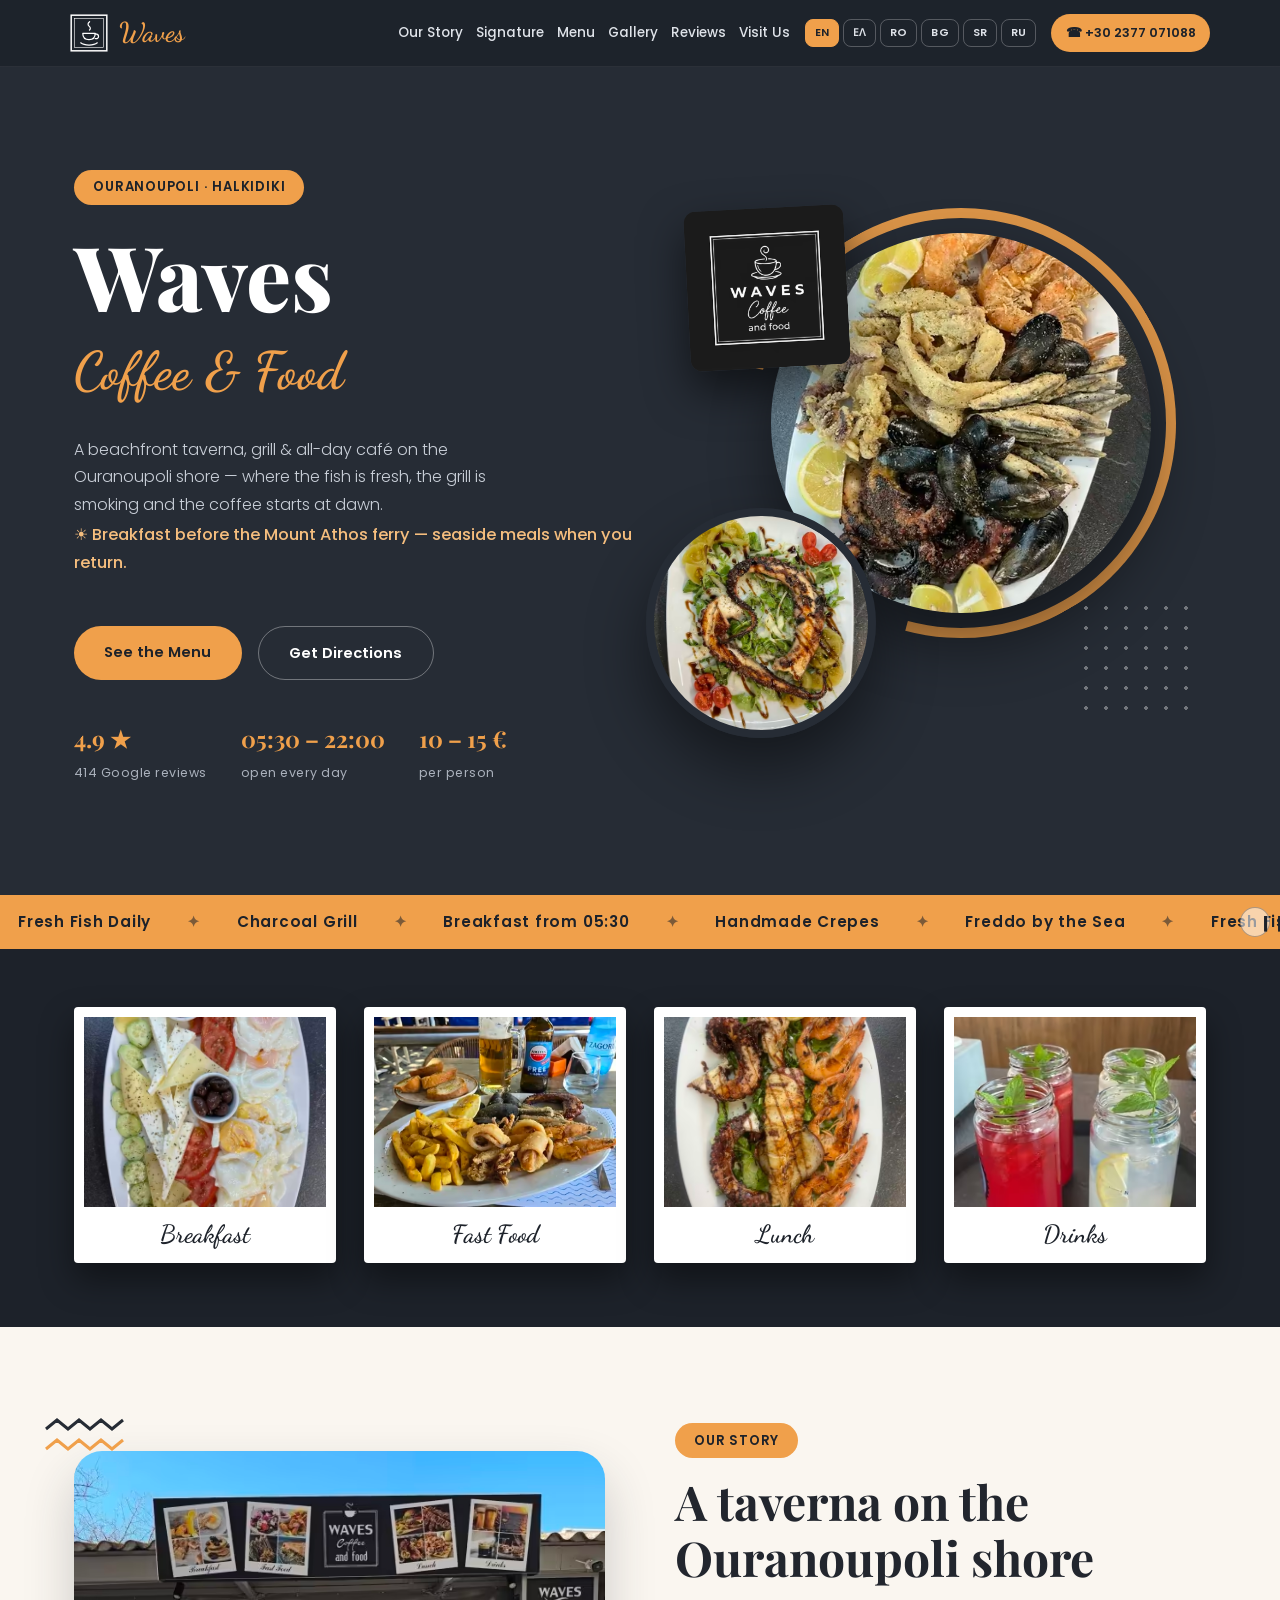
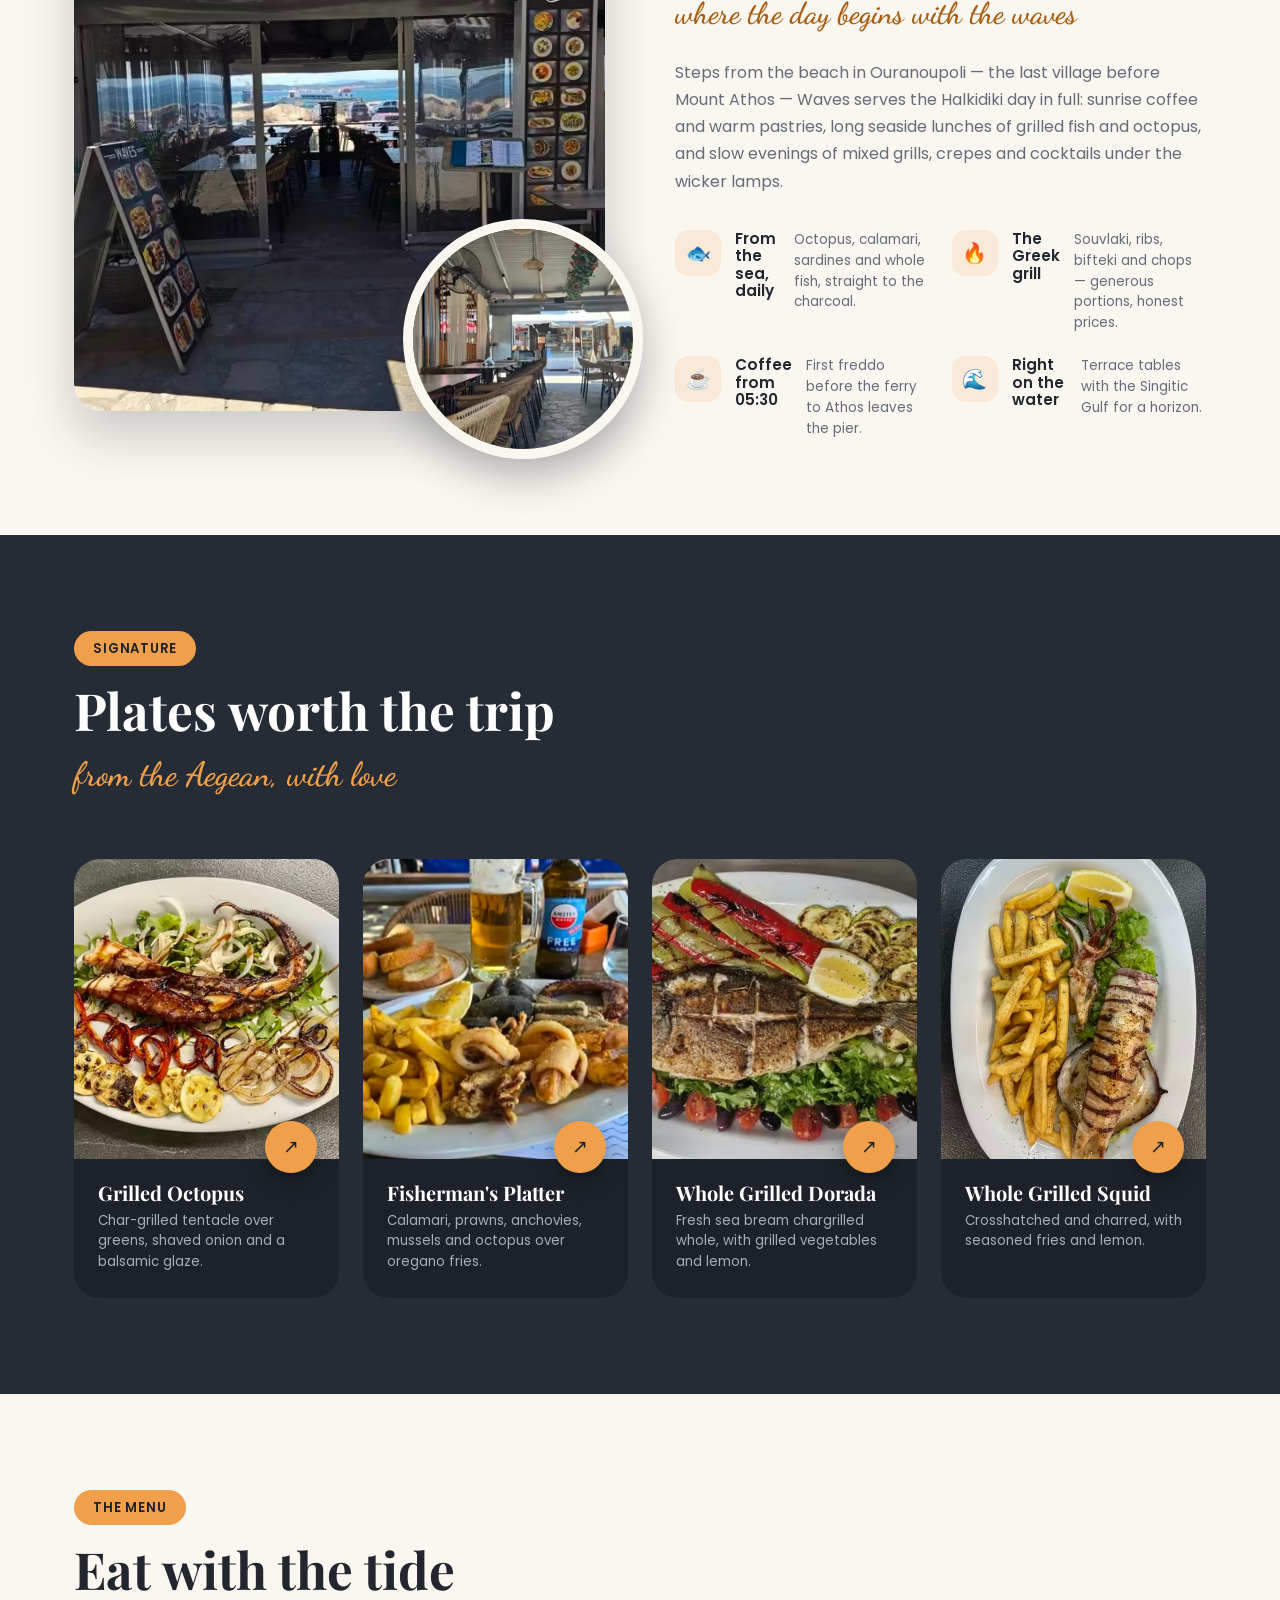
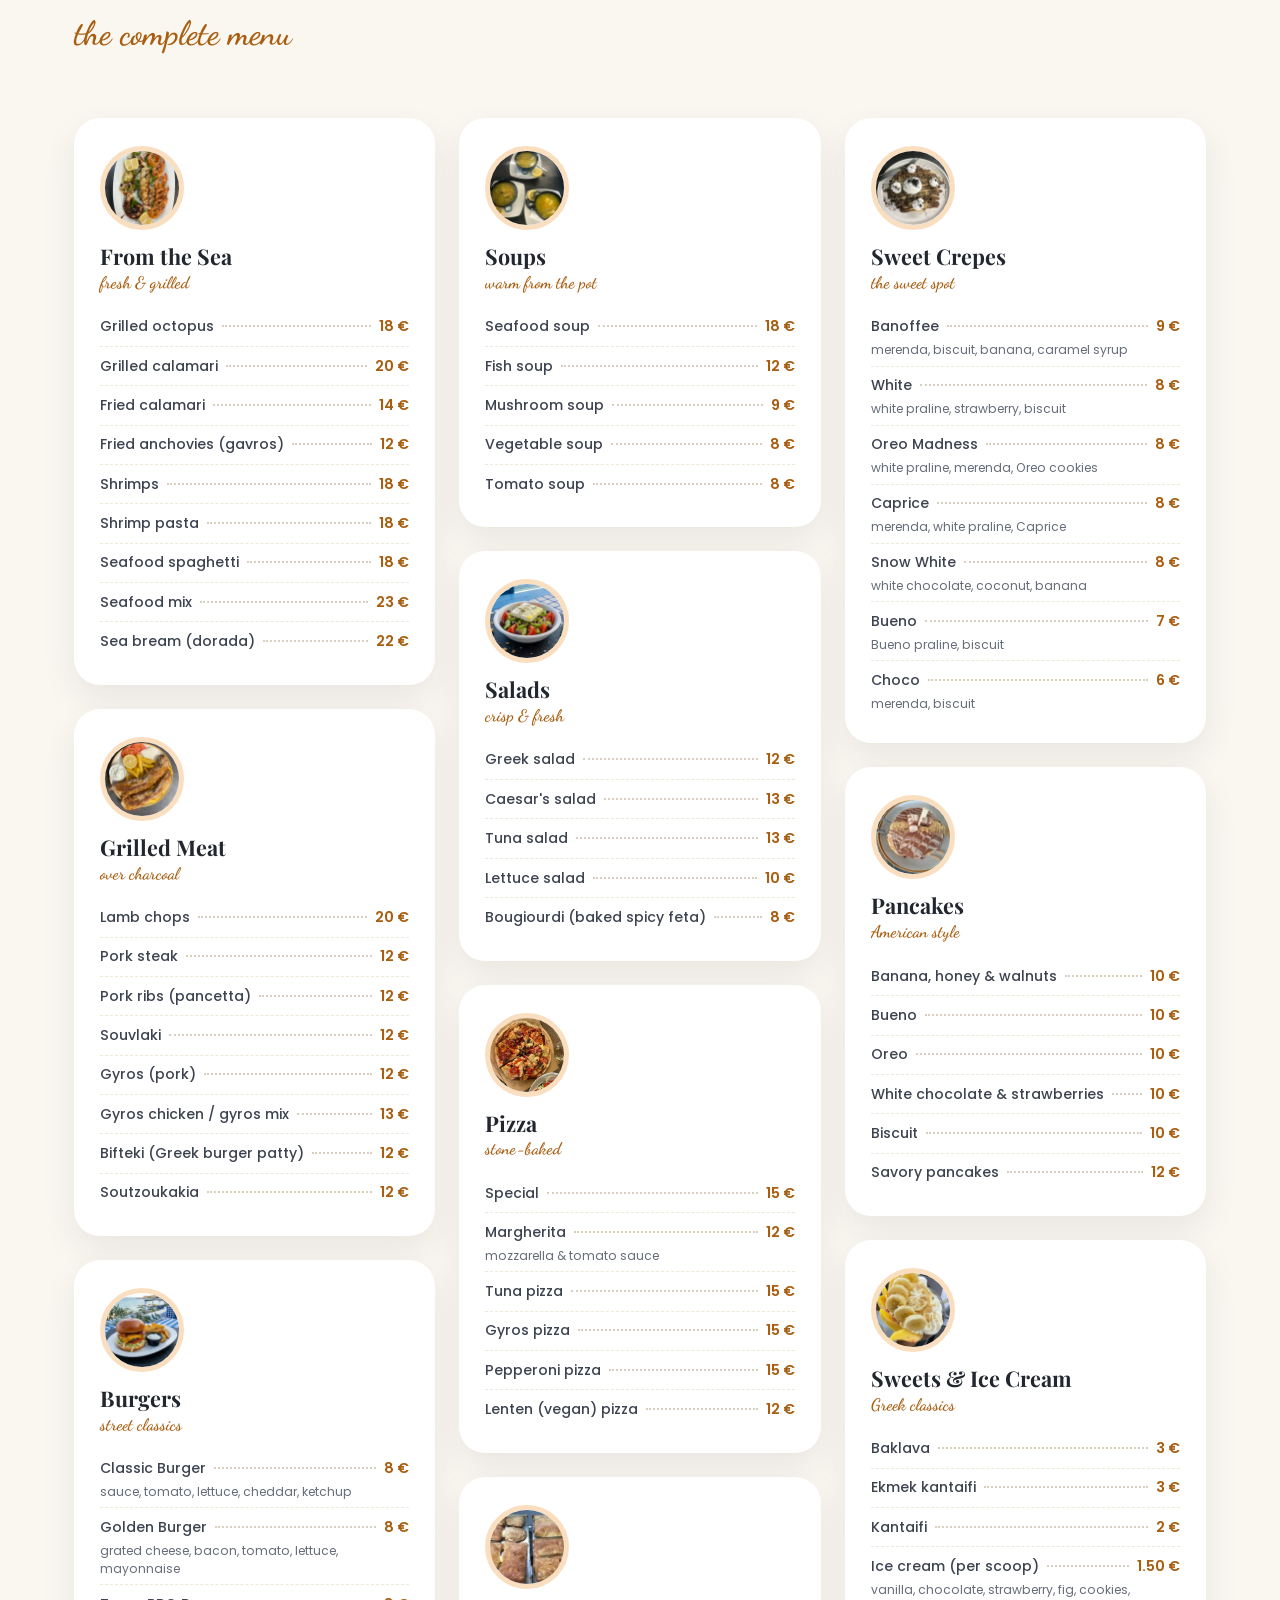
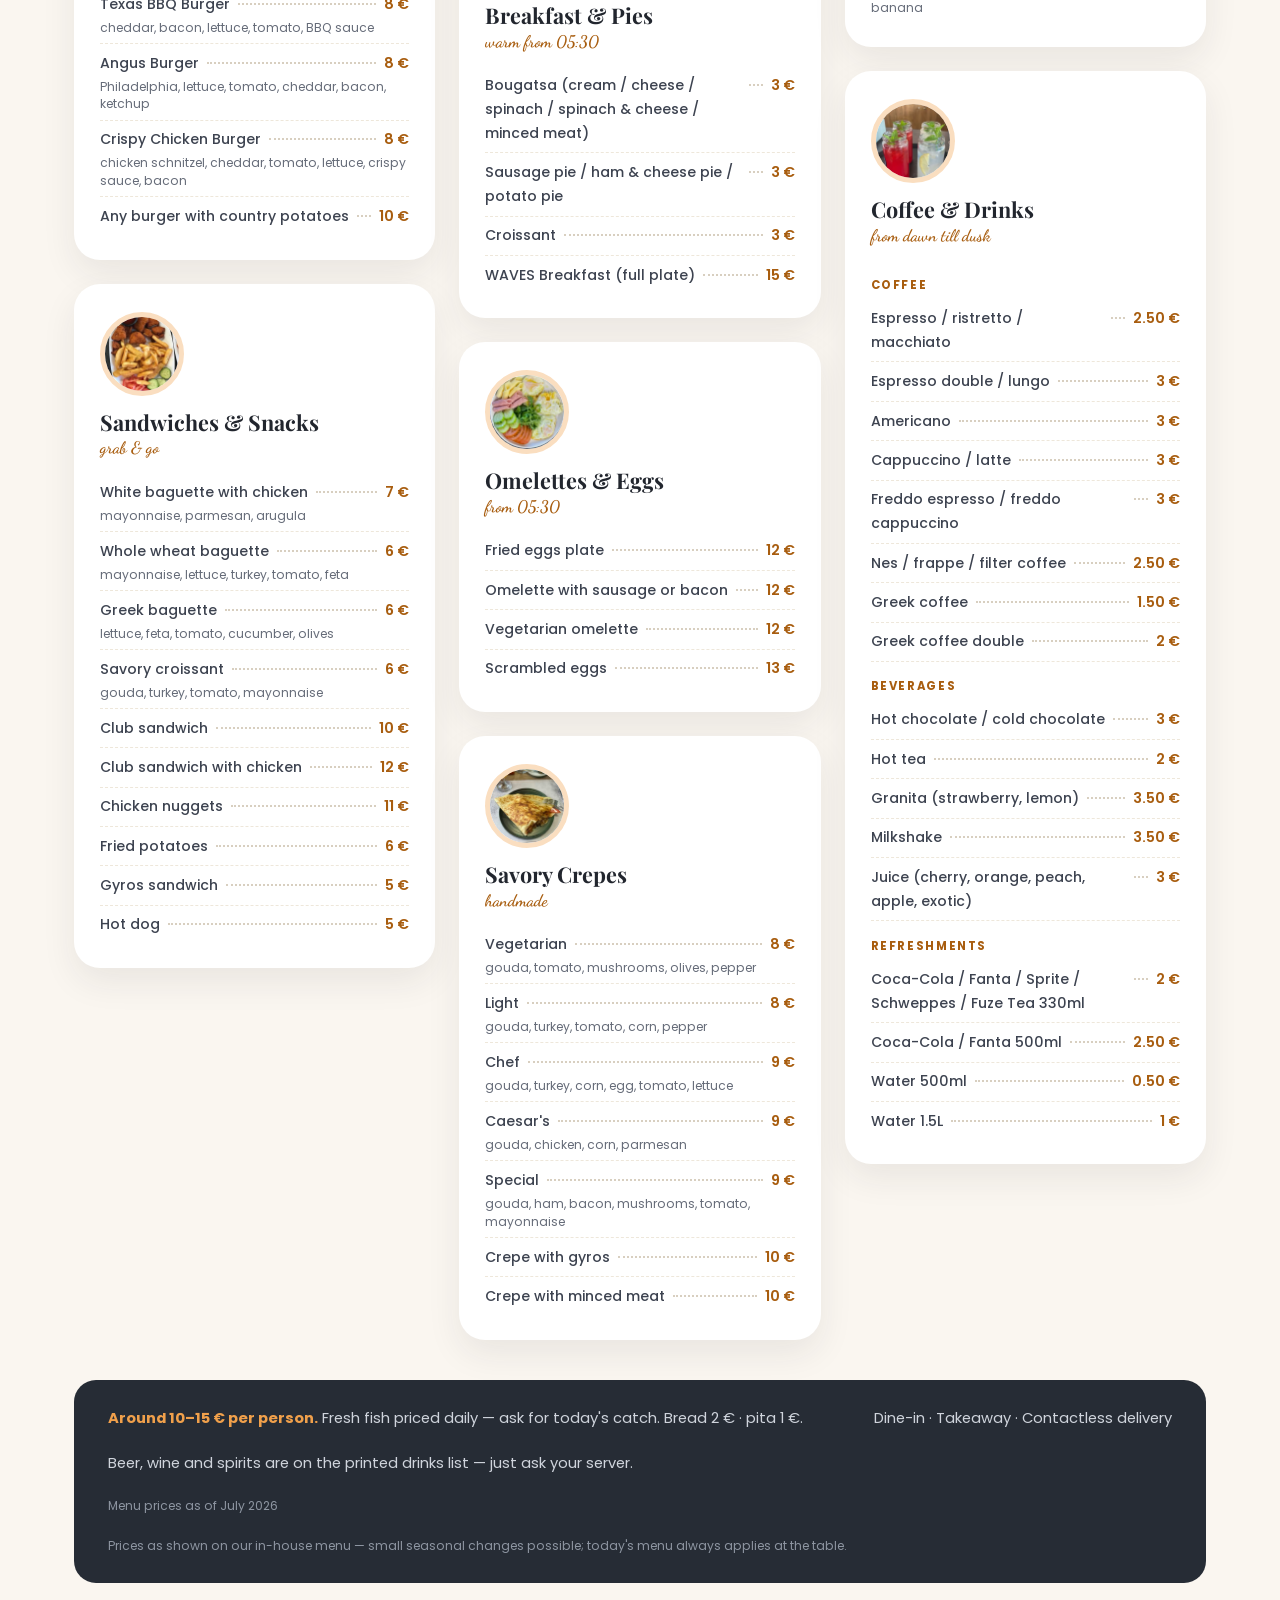
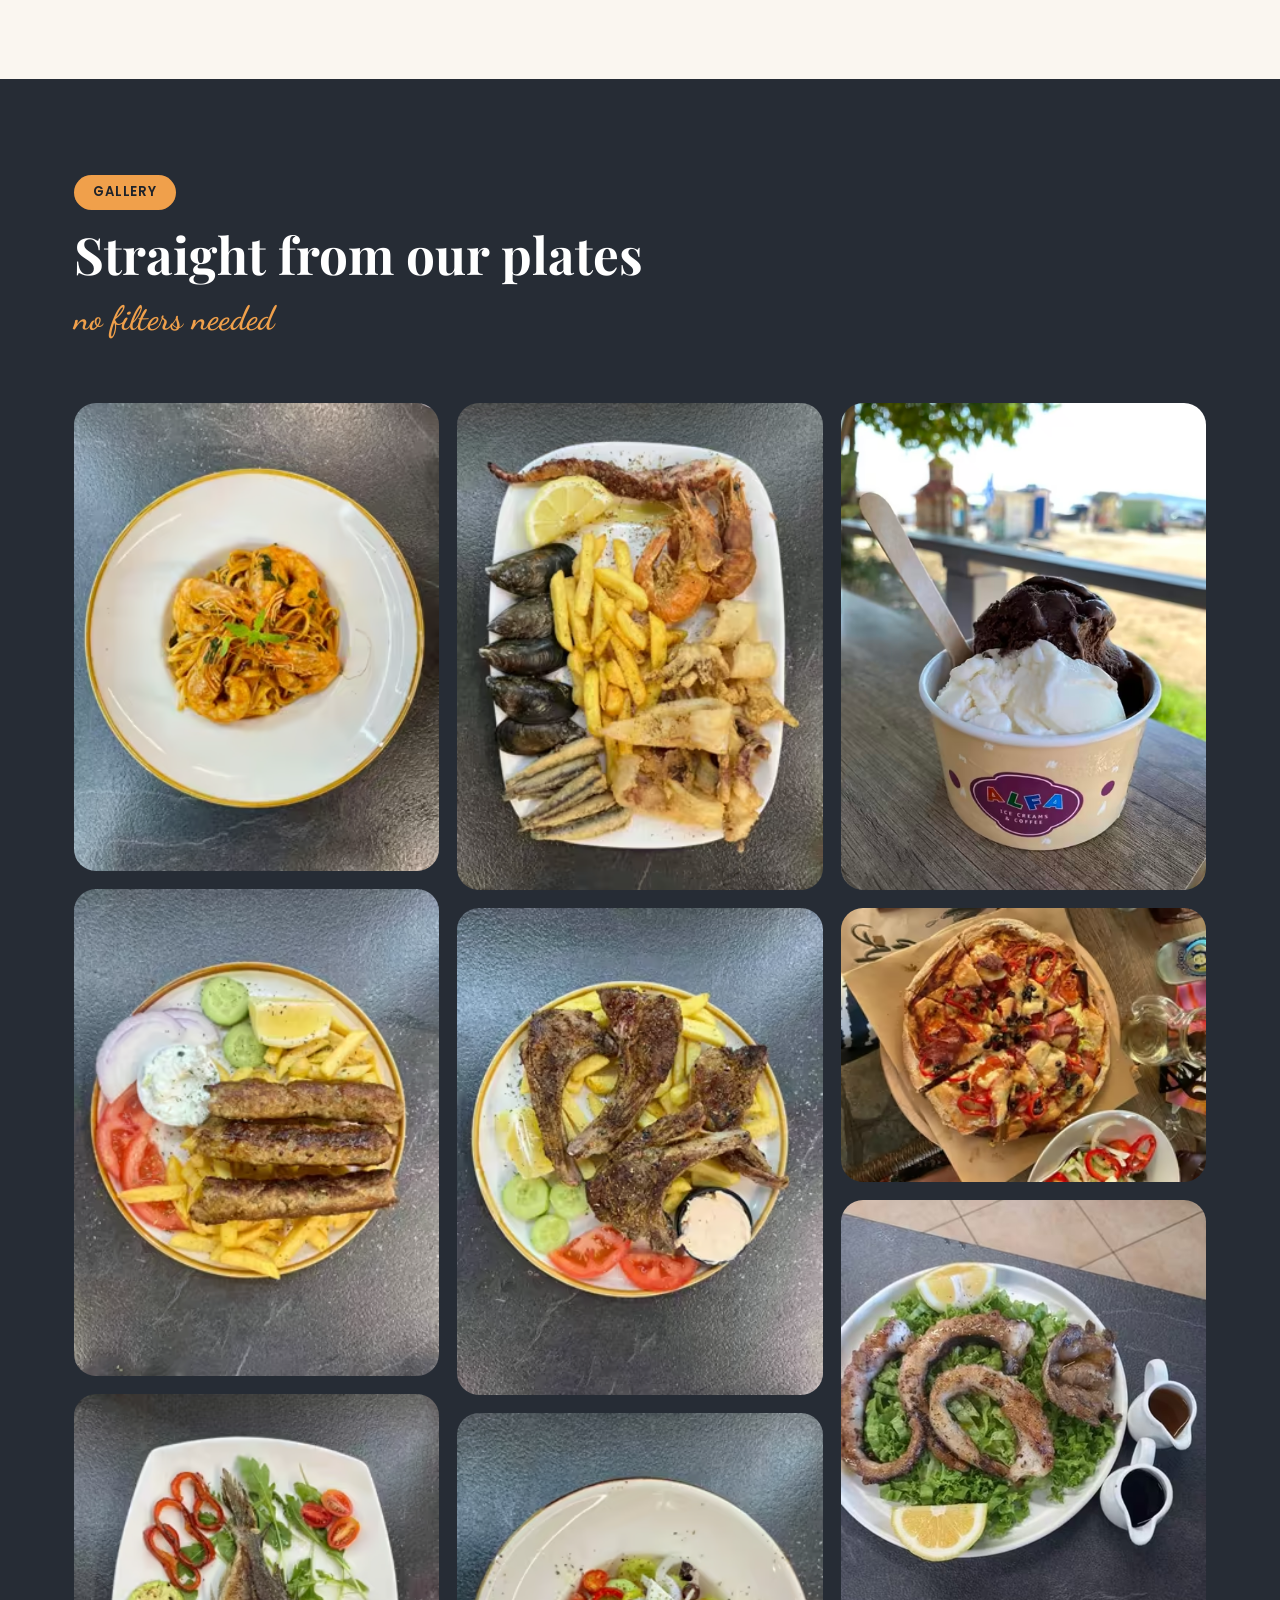
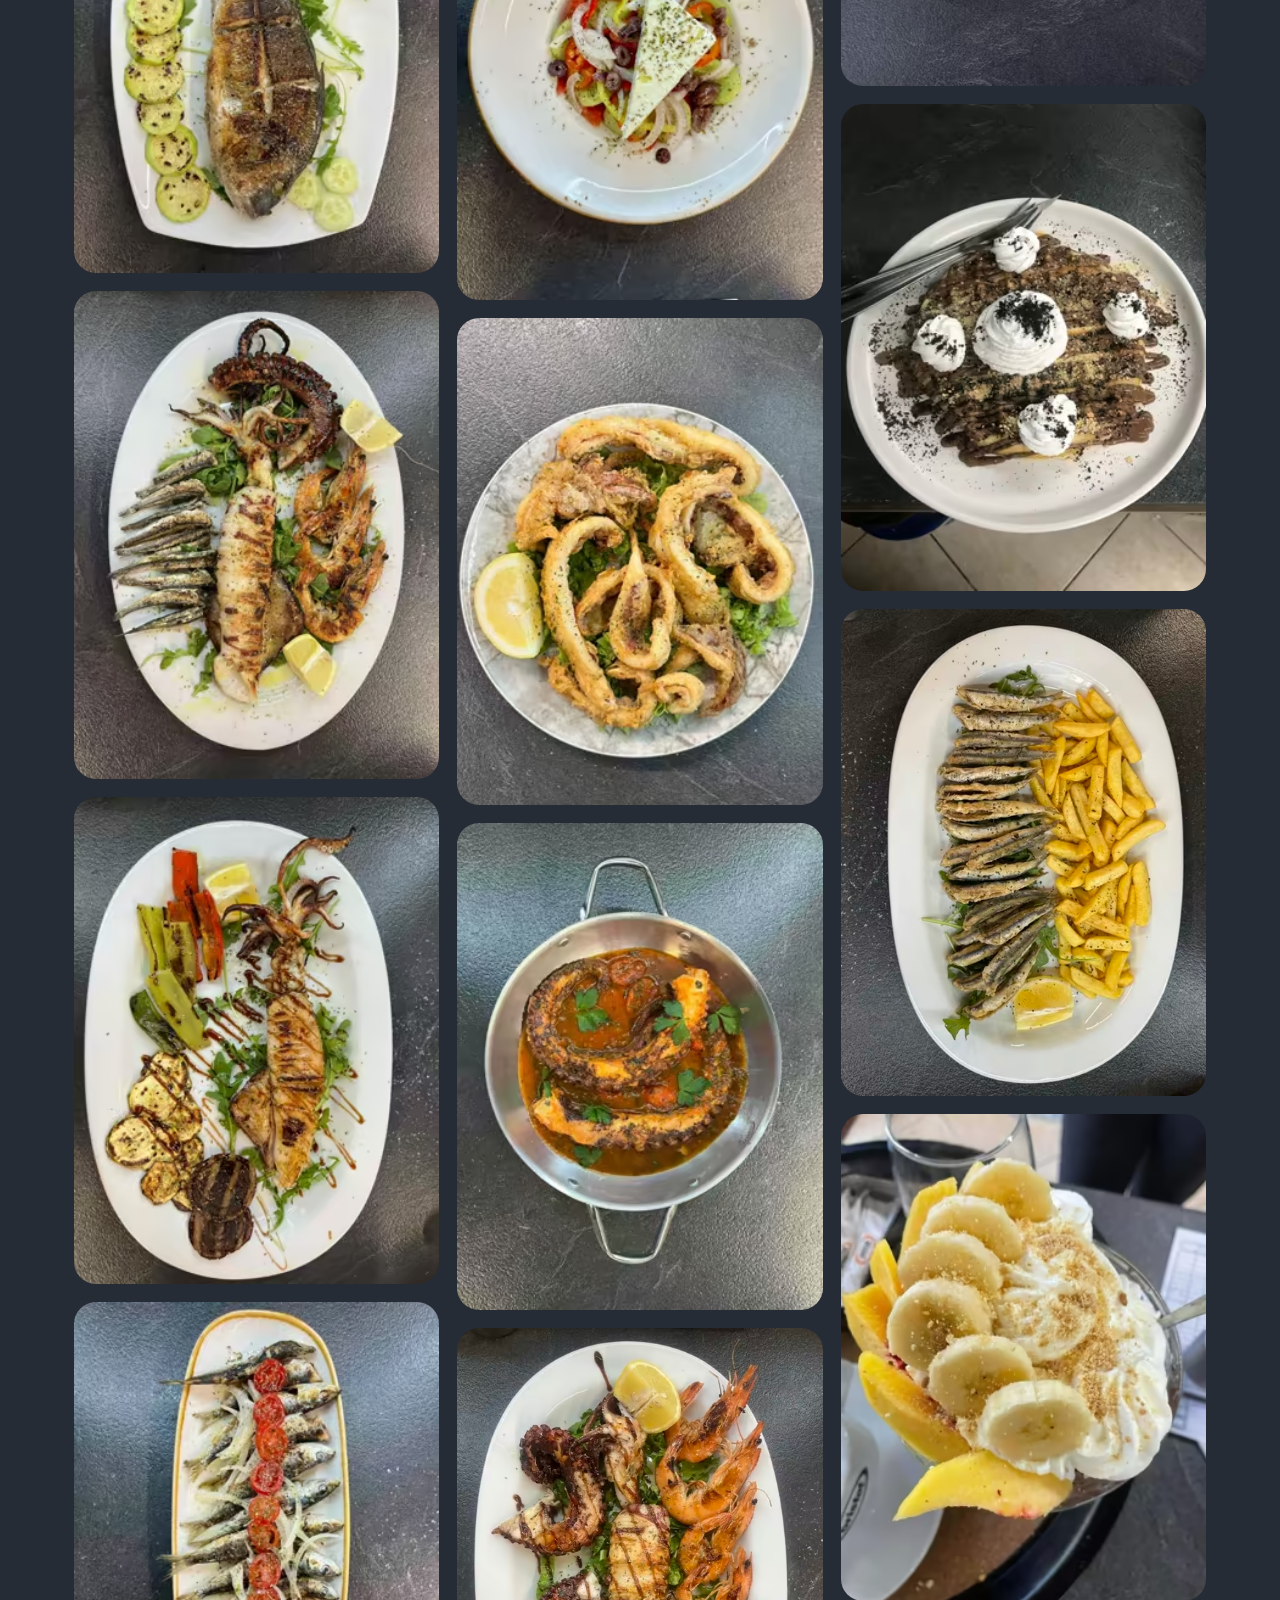
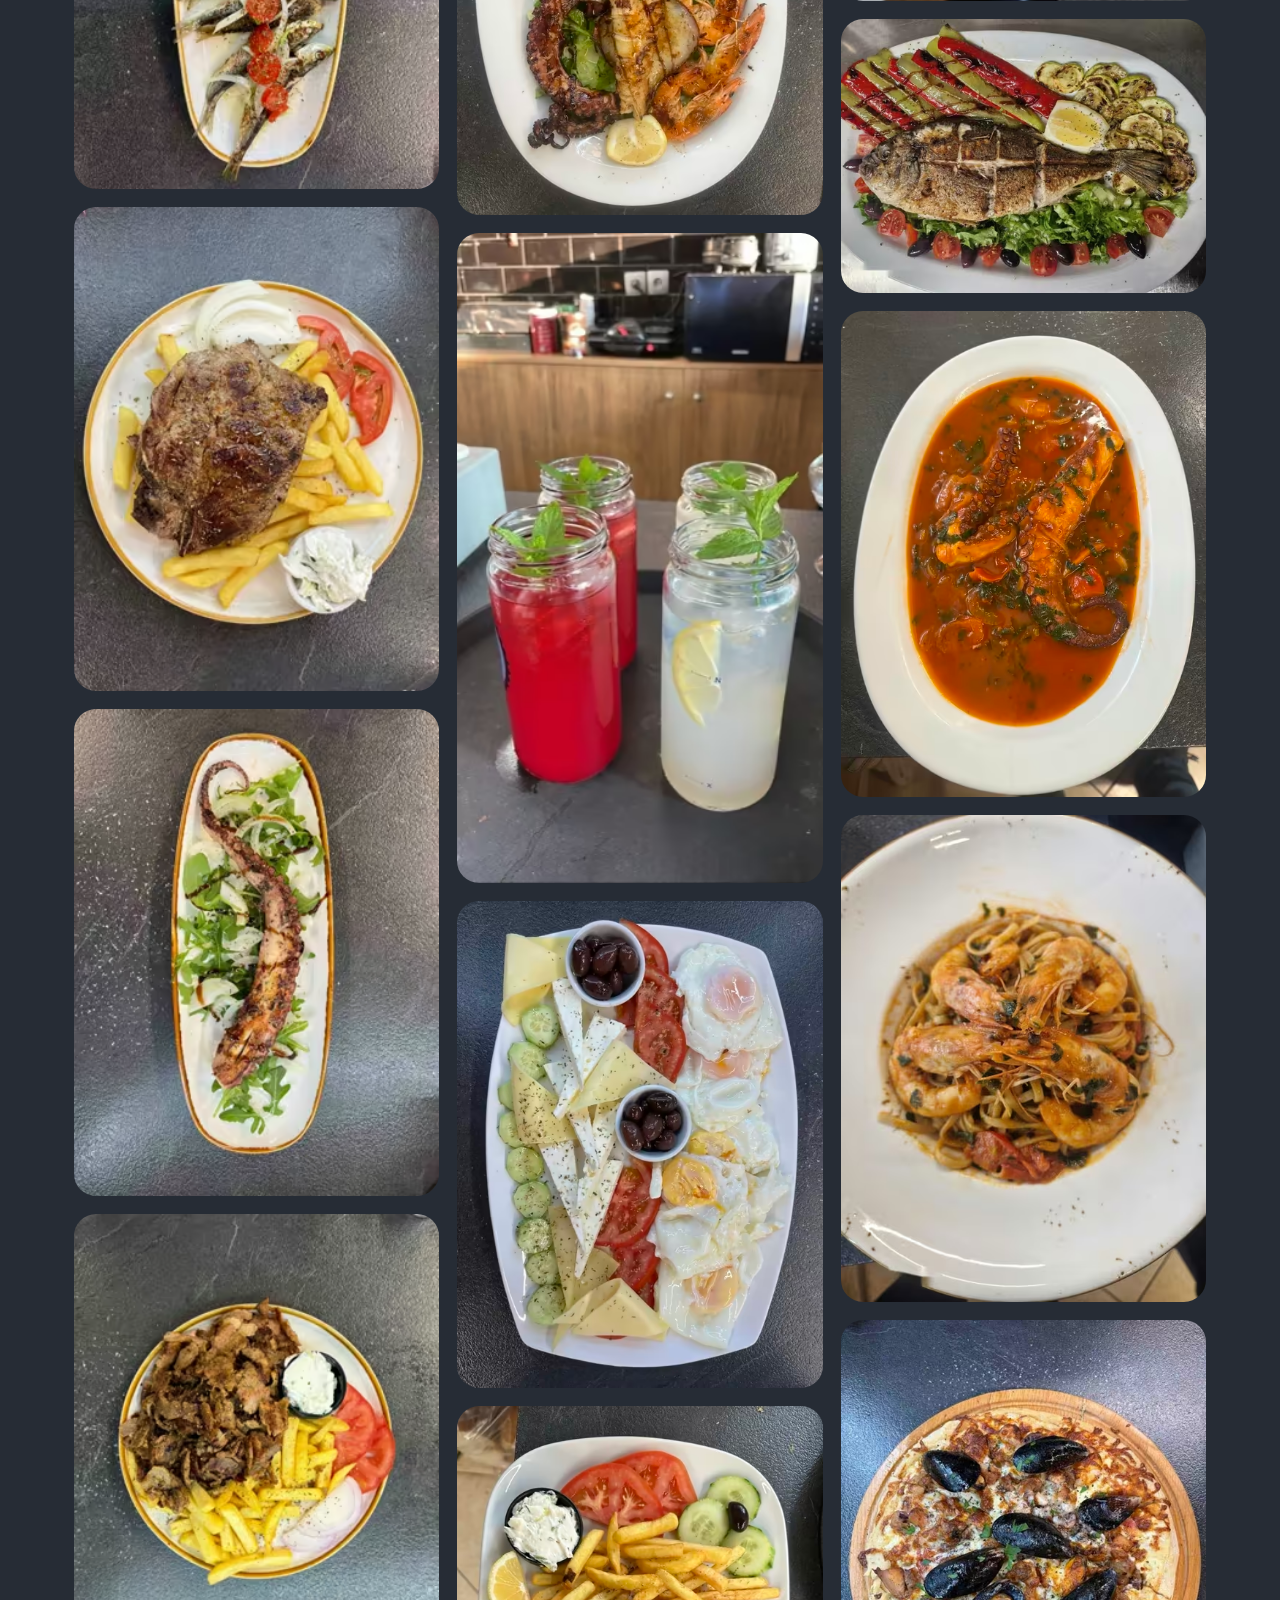
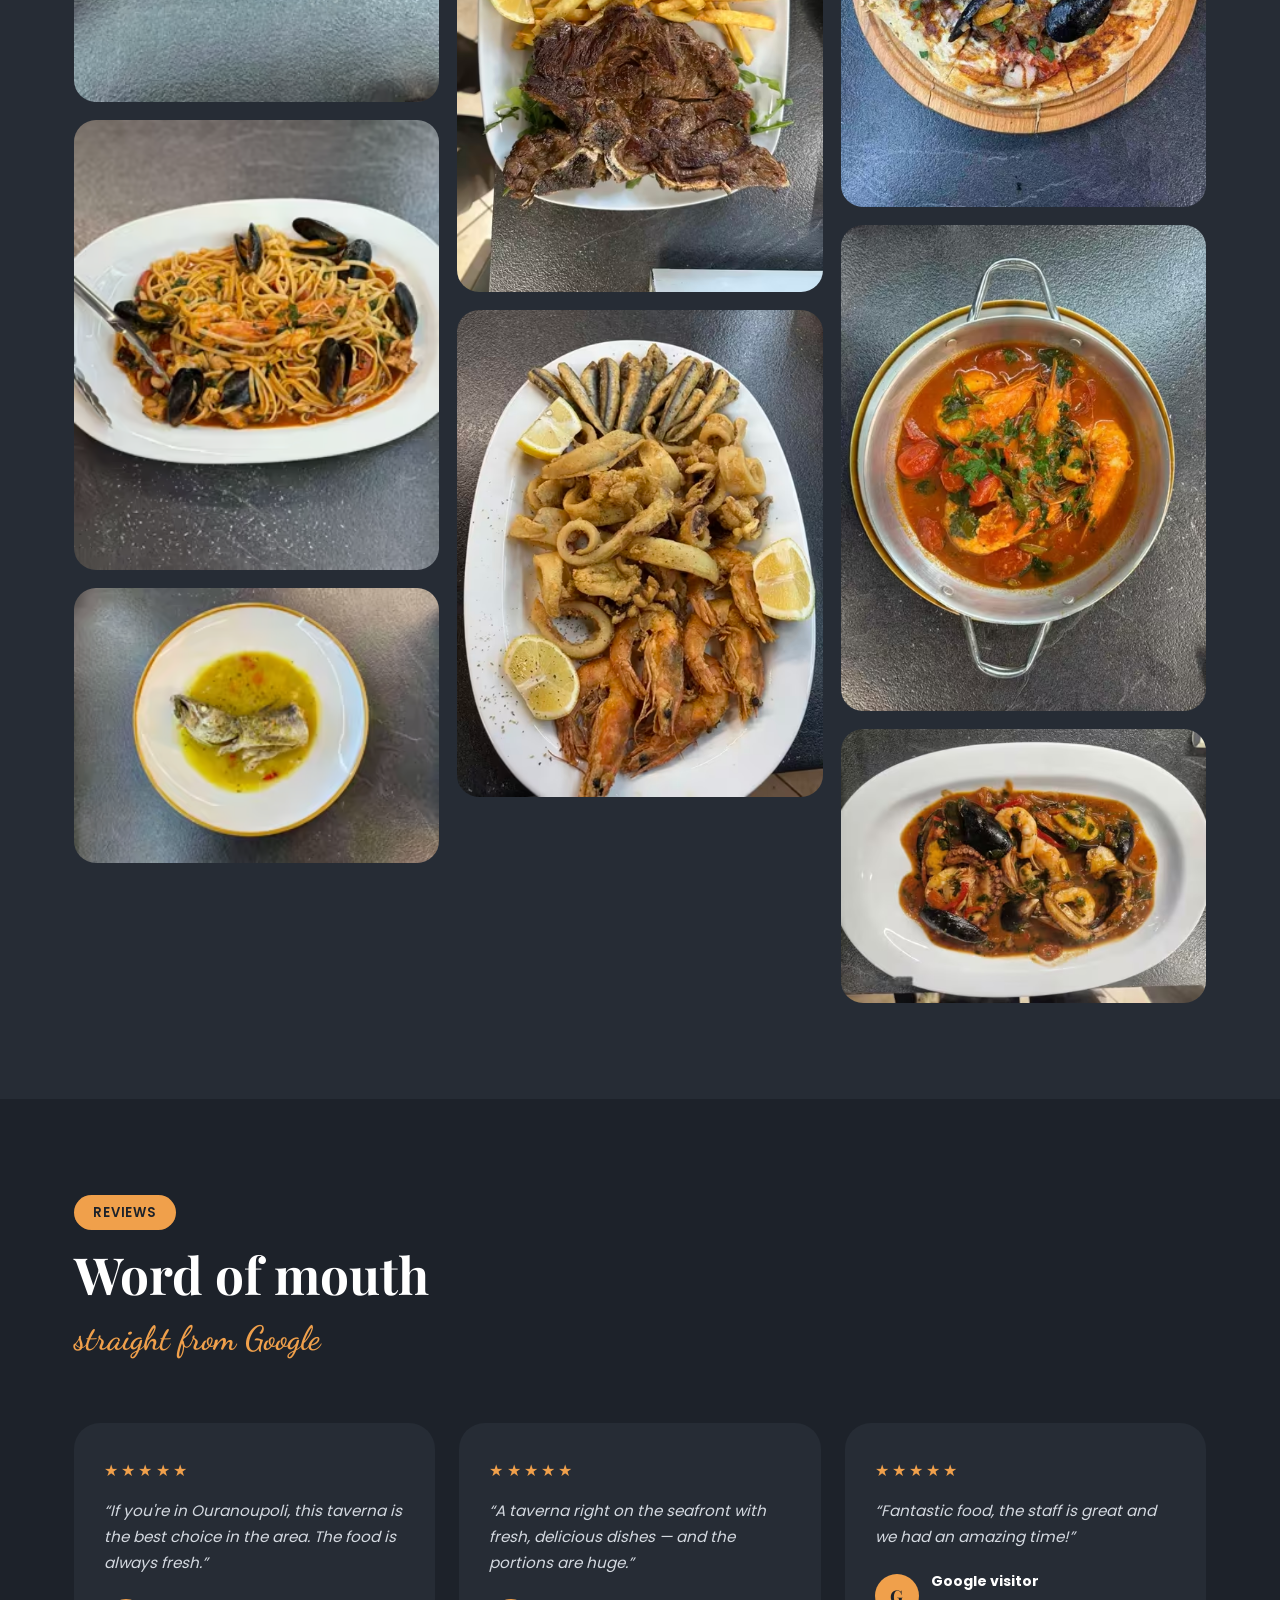
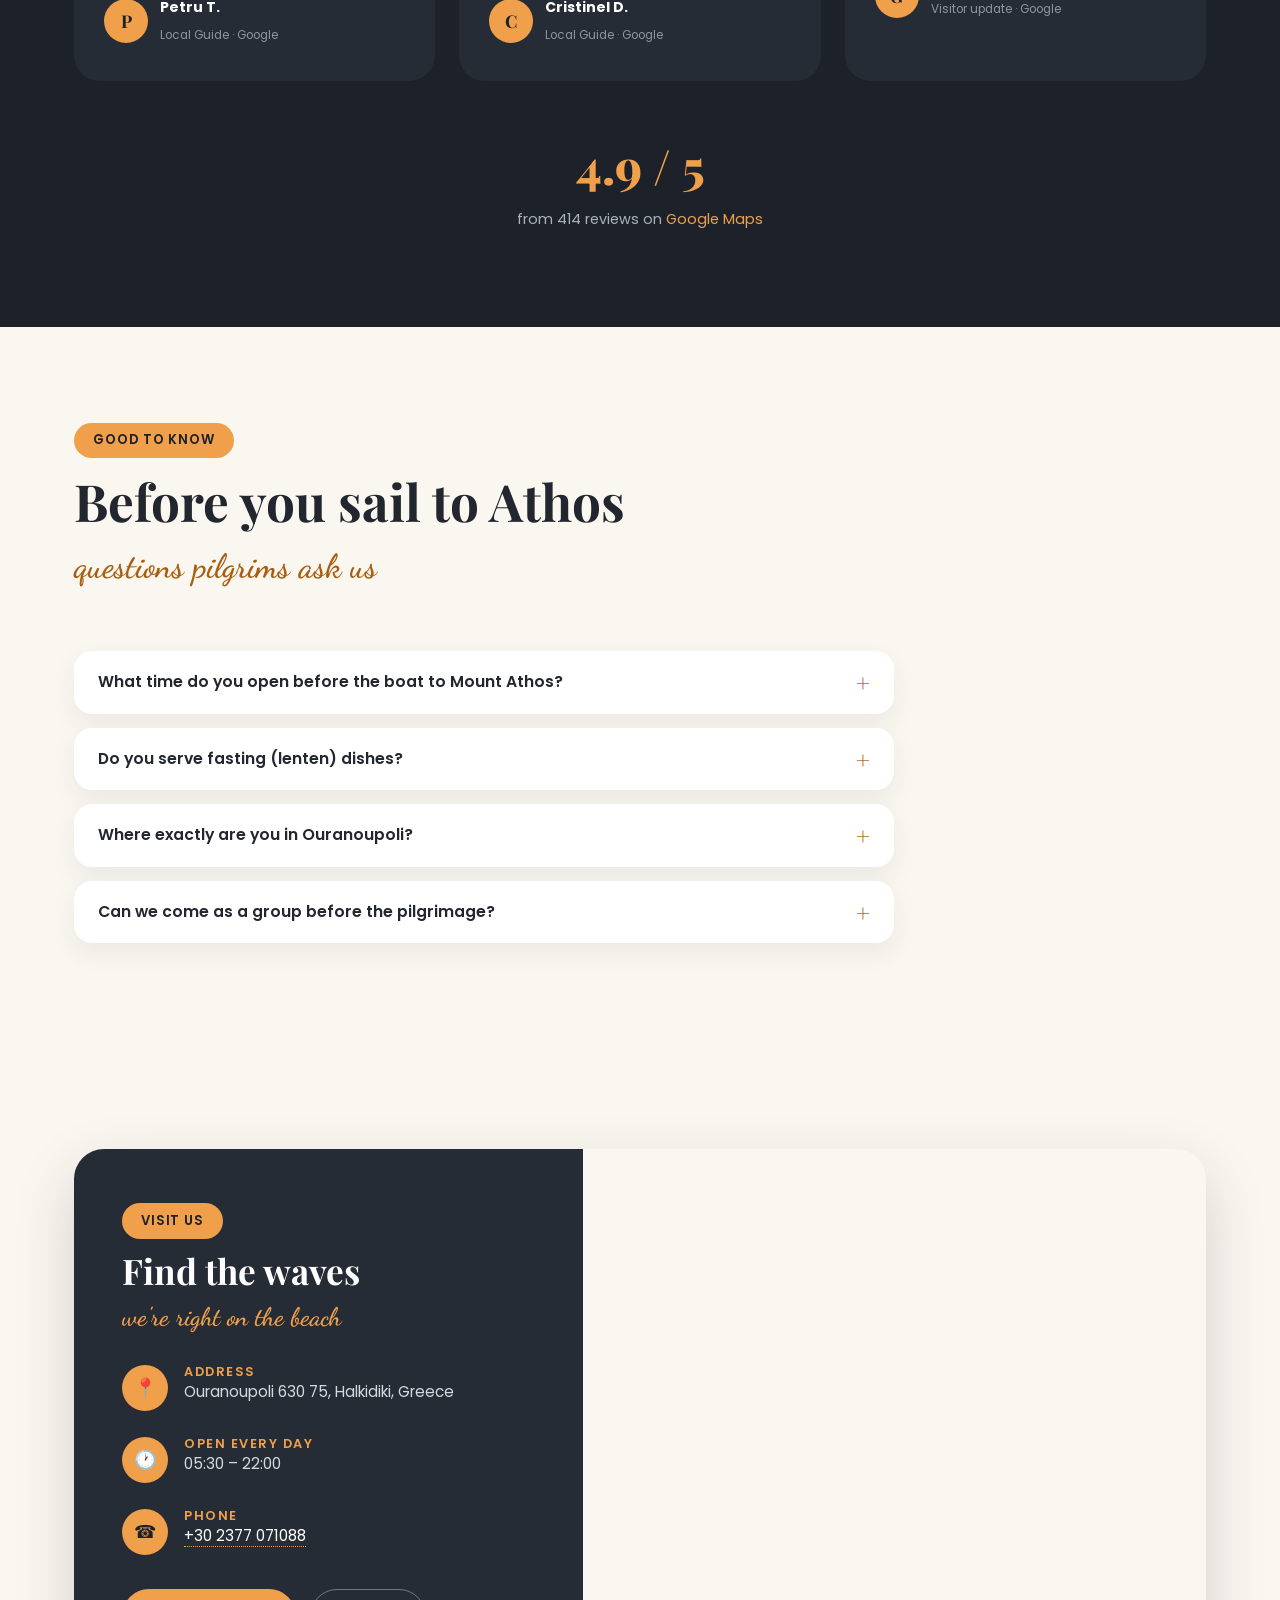
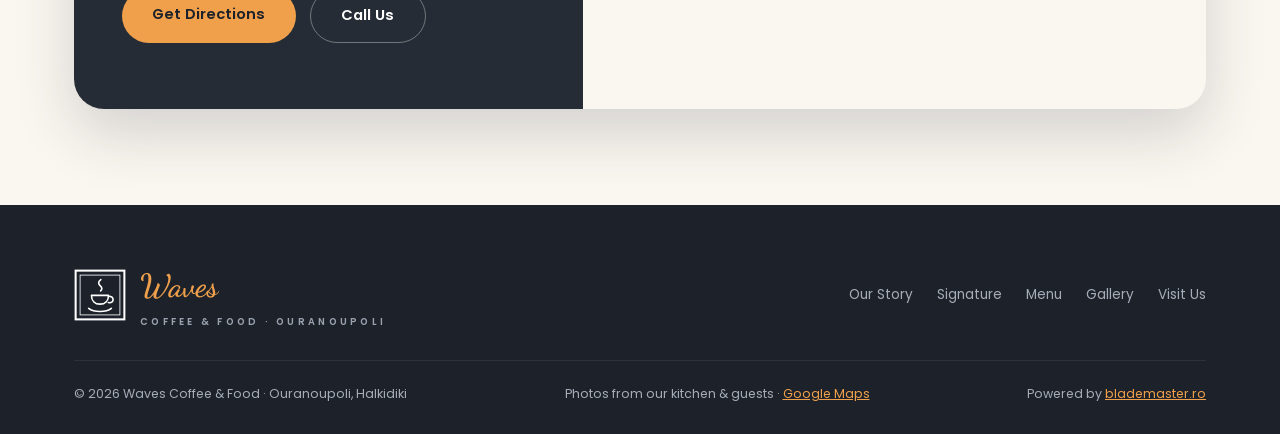
==== commit da381d53: "Remove baked-in phone watermarks from three gallery photos" ====
--- a/index.html
+++ b/index.html
@@ -1285,7 +1285,7 @@
     <div class="sig-grid">
       <article class="sig-card reveal"><picture><source type="image/avif" srcset="/images/octopus-grill-500.avif?v=8d5b9025 500w, /images/octopus-grill-800.avif?v=bd52a7ea 800w" sizes="(max-width:640px) 100vw, (max-width:1020px) 50vw, 280px"><source type="image/webp" srcset="/images/octopus-grill-500.webp?v=8df92352 500w, /images/octopus-grill-800.webp?v=ca1b45da 800w" sizes="(max-width:640px) 100vw, (max-width:1020px) 50vw, 280px"><img src="/images/octopus-grill-800.jpg?v=8f40e3ca" sizes="(max-width:640px) 100vw, (max-width:1020px) 50vw, 280px" width="800" height="600" alt="Grilled Octopus" data-i18n-attr="alt:s1_h" loading="lazy" srcset="/images/octopus-grill-500.jpg 500w, /images/octopus-grill-800.jpg 800w"></picture><span class="sig-arrow" aria-hidden="true">↗</span><div class="sig-body"><h3 data-i18n="s1_h">Grilled Octopus</h3><p data-i18n="s1_p">Char-grilled tentacle over greens, shaved onion and a balsamic glaze.</p></div></article>
       <article class="sig-card reveal"><picture><source type="image/avif" srcset="/images/fried-platter-500.avif?v=380c8a98 500w, /images/fried-platter-800.avif?v=f2b2cdc7 800w" sizes="(max-width:640px) 100vw, (max-width:1020px) 50vw, 280px"><source type="image/webp" srcset="/images/fried-platter-500.webp?v=4e0593c4 500w, /images/fried-platter-800.webp?v=28a3a450 800w" sizes="(max-width:640px) 100vw, (max-width:1020px) 50vw, 280px"><img src="/images/fried-platter-800.jpg?v=8bb4ff12" sizes="(max-width:640px) 100vw, (max-width:1020px) 50vw, 280px" width="800" height="450" alt="Fried seafood platter" loading="lazy" srcset="/images/fried-platter-500.jpg 500w, /images/fried-platter-800.jpg 800w"></picture><span class="sig-arrow" aria-hidden="true">↗</span><div class="sig-body"><h3 data-i18n="s2_h">Fisherman's Platter</h3><p data-i18n="s2_p">Calamari, prawns, anchovies, mussels and octopus over oregano fries.</p></div></article>
-      <article class="sig-card reveal"><picture><source type="image/avif" srcset="/images/dorada-platter-500.avif?v=38fbf22e 500w, /images/dorada-platter-800.avif?v=4788ee7b 800w" sizes="(max-width:640px) 100vw, (max-width:1020px) 50vw, 280px"><source type="image/webp" srcset="/images/dorada-platter-500.webp?v=b2374737 500w, /images/dorada-platter-800.webp?v=3b412c12 800w" sizes="(max-width:640px) 100vw, (max-width:1020px) 50vw, 280px"><img src="/images/dorada-platter-800.jpg?v=8d4eba5d" sizes="(max-width:640px) 100vw, (max-width:1020px) 50vw, 280px" width="800" height="600" alt="Whole Grilled Dorada" data-i18n-attr="alt:s3_h" loading="lazy" srcset="/images/dorada-platter-500.jpg 500w, /images/dorada-platter-800.jpg 800w"></picture><span class="sig-arrow" aria-hidden="true">↗</span><div class="sig-body"><h3 data-i18n="s3_h">Whole Grilled Dorada</h3><p data-i18n="s3_p">Fresh sea bream chargrilled whole, with grilled vegetables and lemon.</p></div></article>
+      <article class="sig-card reveal"><picture><source type="image/avif" srcset="/images/dorada-platter-500.avif?v=141a3196 500w, /images/dorada-platter-800.avif?v=e7ac330c 800w" sizes="(max-width:640px) 100vw, (max-width:1020px) 50vw, 280px"><source type="image/webp" srcset="/images/dorada-platter-500.webp?v=0b861463 500w, /images/dorada-platter-800.webp?v=7b16a6d4 800w" sizes="(max-width:640px) 100vw, (max-width:1020px) 50vw, 280px"><img src="/images/dorada-platter-800.jpg?v=994ad4d6" sizes="(max-width:640px) 100vw, (max-width:1020px) 50vw, 280px" width="800" height="600" alt="Whole Grilled Dorada" data-i18n-attr="alt:s3_h" loading="lazy" srcset="/images/dorada-platter-500.jpg 500w, /images/dorada-platter-800.jpg 800w"></picture><span class="sig-arrow" aria-hidden="true">↗</span><div class="sig-body"><h3 data-i18n="s3_h">Whole Grilled Dorada</h3><p data-i18n="s3_p">Fresh sea bream chargrilled whole, with grilled vegetables and lemon.</p></div></article>
       <article class="sig-card reveal"><picture><source type="image/avif" srcset="/images/grilled-squid-500.avif?v=8a577a84 500w, /images/grilled-squid-800.avif?v=5ea362d8 600w" sizes="(max-width:640px) 100vw, (max-width:1020px) 50vw, 280px"><source type="image/webp" srcset="/images/grilled-squid-500.webp?v=b779182d 500w, /images/grilled-squid-800.webp?v=03f97bc0 600w" sizes="(max-width:640px) 100vw, (max-width:1020px) 50vw, 280px"><img src="/images/grilled-squid-800.jpg?v=c37118a9" sizes="(max-width:640px) 100vw, (max-width:1020px) 50vw, 280px" width="600" height="800" alt="Whole Grilled Squid" data-i18n-attr="alt:s4_h" loading="lazy" srcset="/images/grilled-squid-500.jpg 500w, /images/grilled-squid-800.jpg 600w"></picture><span class="sig-arrow" aria-hidden="true">↗</span><div class="sig-body"><h3 data-i18n="s4_h">Whole Grilled Squid</h3><p data-i18n="s4_p">Crosshatched and charred, with seasoned fries and lemon.</p></div></article>
     </div>
   </div>
@@ -1345,12 +1345,12 @@
       <figure class="reveal"><picture><source type="image/avif" srcset="/images/waffle-300.avif?v=ff67cb4c 300w, /images/waffle-500.avif?v=94880cde 500w, /images/waffle-800.avif?v=6fb54bb8 600w" sizes="(max-width:640px) 50vw, (max-width:1020px) 33vw, 280px"><source type="image/webp" srcset="/images/waffle-300.webp?v=e9636bef 300w, /images/waffle-500.webp?v=83ad9b72 500w, /images/waffle-800.webp?v=5f6b1970 600w" sizes="(max-width:640px) 50vw, (max-width:1020px) 33vw, 280px"><img src="/images/waffle-800.jpg?v=69500b6a" sizes="(max-width:640px) 50vw, (max-width:1020px) 33vw, 280px" width="600" height="800" alt="Waffle, all in" data-i18n-attr="alt:g9" loading="lazy" srcset="/images/waffle-300.jpg 300w, /images/waffle-500.jpg 500w, /images/waffle-800.jpg 600w"></picture><figcaption data-i18n="g9">Waffle, all in</figcaption></figure>
       <figure class="reveal"><picture><source type="image/avif" srcset="/images/anchovies-500.avif?v=c49f8f9b 500w, /images/anchovies-800.avif?v=a88a5d74 600w" sizes="(max-width:640px) 50vw, (max-width:1020px) 33vw, 280px"><source type="image/webp" srcset="/images/anchovies-500.webp?v=d87f8f14 500w, /images/anchovies-800.webp?v=f02b3124 600w" sizes="(max-width:640px) 50vw, (max-width:1020px) 33vw, 280px"><img src="/images/anchovies-800.jpg?v=f160688f" sizes="(max-width:640px) 50vw, (max-width:1020px) 33vw, 280px" width="600" height="800" alt="Gavros &amp;amp; fries" data-i18n-attr="alt:g10" loading="lazy" srcset="/images/anchovies-500.jpg 500w, /images/anchovies-800.jpg 600w"></picture><figcaption data-i18n="g10">Gavros &amp; fries</figcaption></figure>
       <figure class="reveal"><picture><source type="image/avif" srcset="/images/sundae-300.avif?v=4e577275 300w, /images/sundae-500.avif?v=ac33acb0 500w, /images/sundae-800.avif?v=14482f27 600w" sizes="(max-width:640px) 50vw, (max-width:1020px) 33vw, 280px"><source type="image/webp" srcset="/images/sundae-300.webp?v=843cb615 300w, /images/sundae-500.webp?v=7d3cad7e 500w, /images/sundae-800.webp?v=0e60ba68 600w" sizes="(max-width:640px) 50vw, (max-width:1020px) 33vw, 280px"><img src="/images/sundae-800.jpg?v=6a05261d" sizes="(max-width:640px) 50vw, (max-width:1020px) 33vw, 280px" width="600" height="800" alt="Summer sundae" data-i18n-attr="alt:g11" loading="lazy" srcset="/images/sundae-300.jpg 300w, /images/sundae-500.jpg 500w, /images/sundae-800.jpg 600w"></picture><figcaption data-i18n="g11">Summer sundae</figcaption></figure>
-      <figure class="reveal"><picture><source type="image/avif" srcset="/images/dorada-platter-500.avif?v=38fbf22e 500w, /images/dorada-platter-800.avif?v=4788ee7b 800w" sizes="(max-width:640px) 50vw, (max-width:1020px) 33vw, 280px"><source type="image/webp" srcset="/images/dorada-platter-500.webp?v=b2374737 500w, /images/dorada-platter-800.webp?v=3b412c12 800w" sizes="(max-width:640px) 50vw, (max-width:1020px) 33vw, 280px"><img src="/images/dorada-platter-800.jpg?v=8d4eba5d" sizes="(max-width:640px) 50vw, (max-width:1020px) 33vw, 280px" width="800" height="600" alt="Whole dorada, grilled" data-i18n-attr="alt:g13" loading="lazy" srcset="/images/dorada-platter-500.jpg 500w, /images/dorada-platter-800.jpg 800w"></picture><figcaption data-i18n="g13">Whole dorada, grilled</figcaption></figure>
+      <figure class="reveal"><picture><source type="image/avif" srcset="/images/dorada-platter-500.avif?v=141a3196 500w, /images/dorada-platter-800.avif?v=e7ac330c 800w" sizes="(max-width:640px) 50vw, (max-width:1020px) 33vw, 280px"><source type="image/webp" srcset="/images/dorada-platter-500.webp?v=0b861463 500w, /images/dorada-platter-800.webp?v=7b16a6d4 800w" sizes="(max-width:640px) 50vw, (max-width:1020px) 33vw, 280px"><img src="/images/dorada-platter-800.jpg?v=994ad4d6" sizes="(max-width:640px) 50vw, (max-width:1020px) 33vw, 280px" width="800" height="600" alt="Whole dorada, grilled" data-i18n-attr="alt:g13" loading="lazy" srcset="/images/dorada-platter-500.jpg 500w, /images/dorada-platter-800.jpg 800w"></picture><figcaption data-i18n="g13">Whole dorada, grilled</figcaption></figure>
       <figure class="reveal"><picture><source type="image/avif" srcset="/images/octopus-stew-500.avif?v=b0f3c652 500w, /images/octopus-stew-800.avif?v=8d000ddf 600w" sizes="(max-width:640px) 50vw, (max-width:1020px) 33vw, 280px"><source type="image/webp" srcset="/images/octopus-stew-500.webp?v=ebe584b7 500w, /images/octopus-stew-800.webp?v=90485cf4 600w" sizes="(max-width:640px) 50vw, (max-width:1020px) 33vw, 280px"><img src="/images/octopus-stew-800.jpg?v=6ee32b57" sizes="(max-width:640px) 50vw, (max-width:1020px) 33vw, 280px" width="600" height="800" alt="Octopus in tomato sauce" data-i18n-attr="alt:g14" loading="lazy" srcset="/images/octopus-stew-500.jpg 500w, /images/octopus-stew-800.jpg 600w"></picture><figcaption data-i18n="g14">Octopus in tomato sauce</figcaption></figure>
-      <figure class="reveal"><picture><source type="image/avif" srcset="/images/shrimp-pasta-500.avif?v=11652a00 500w, /images/shrimp-pasta-800.avif?v=945e0d0e 600w" sizes="(max-width:640px) 50vw, (max-width:1020px) 33vw, 280px"><source type="image/webp" srcset="/images/shrimp-pasta-500.webp?v=7857432b 500w, /images/shrimp-pasta-800.webp?v=9717733b 600w" sizes="(max-width:640px) 50vw, (max-width:1020px) 33vw, 280px"><img src="/images/shrimp-pasta-800.jpg?v=10cecd7b" sizes="(max-width:640px) 50vw, (max-width:1020px) 33vw, 280px" width="600" height="800" alt="Shrimp linguine" data-i18n-attr="alt:g15" loading="lazy" srcset="/images/shrimp-pasta-500.jpg 500w, /images/shrimp-pasta-800.jpg 600w"></picture><figcaption data-i18n="g15">Shrimp linguine</figcaption></figure>
+      <figure class="reveal"><picture><source type="image/avif" srcset="/images/shrimp-pasta-500.avif?v=7b845eff 500w, /images/shrimp-pasta-800.avif?v=850adad5 600w" sizes="(max-width:640px) 50vw, (max-width:1020px) 33vw, 280px"><source type="image/webp" srcset="/images/shrimp-pasta-500.webp?v=ca76deb3 500w, /images/shrimp-pasta-800.webp?v=54030780 600w" sizes="(max-width:640px) 50vw, (max-width:1020px) 33vw, 280px"><img src="/images/shrimp-pasta-800.jpg?v=37c3e018" sizes="(max-width:640px) 50vw, (max-width:1020px) 33vw, 280px" width="600" height="800" alt="Shrimp linguine" data-i18n-attr="alt:g15" loading="lazy" srcset="/images/shrimp-pasta-500.jpg 500w, /images/shrimp-pasta-800.jpg 600w"></picture><figcaption data-i18n="g15">Shrimp linguine</figcaption></figure>
       <figure class="reveal"><picture><source type="image/avif" srcset="/images/seafood-pizza-500.avif?v=abd2dc16 500w, /images/seafood-pizza-800.avif?v=536bff15 600w" sizes="(max-width:640px) 50vw, (max-width:1020px) 33vw, 280px"><source type="image/webp" srcset="/images/seafood-pizza-500.webp?v=b620f51e 500w, /images/seafood-pizza-800.webp?v=45df1e94 600w" sizes="(max-width:640px) 50vw, (max-width:1020px) 33vw, 280px"><img src="/images/seafood-pizza-800.jpg?v=061b6fec" sizes="(max-width:640px) 50vw, (max-width:1020px) 33vw, 280px" width="600" height="800" alt="Seafood pizza" data-i18n-attr="alt:g16" loading="lazy" srcset="/images/seafood-pizza-500.jpg 500w, /images/seafood-pizza-800.jpg 600w"></picture><figcaption data-i18n="g16">Seafood pizza</figcaption></figure>
       <figure class="reveal"><picture><source type="image/avif" srcset="/images/shrimp-saganaki-500.avif?v=dea9f97d 500w, /images/shrimp-saganaki-800.avif?v=54d79992 600w" sizes="(max-width:640px) 50vw, (max-width:1020px) 33vw, 280px"><source type="image/webp" srcset="/images/shrimp-saganaki-500.webp?v=d415c3f6 500w, /images/shrimp-saganaki-800.webp?v=d33cbed0 600w" sizes="(max-width:640px) 50vw, (max-width:1020px) 33vw, 280px"><img src="/images/shrimp-saganaki-800.jpg?v=aff0303b" sizes="(max-width:640px) 50vw, (max-width:1020px) 33vw, 280px" width="600" height="800" alt="Shrimp saganaki" data-i18n-attr="alt:g17" loading="lazy" srcset="/images/shrimp-saganaki-500.jpg 500w, /images/shrimp-saganaki-800.jpg 600w"></picture><figcaption data-i18n="g17">Shrimp saganaki</figcaption></figure>
-      <figure class="reveal"><picture><source type="image/avif" srcset="/images/seafood-tomato-500.avif?v=7a35bfbe 500w, /images/seafood-tomato-800.avif?v=abceef5c 800w" sizes="(max-width:640px) 50vw, (max-width:1020px) 33vw, 280px"><source type="image/webp" srcset="/images/seafood-tomato-500.webp?v=729b235e 500w, /images/seafood-tomato-800.webp?v=63860ae5 800w" sizes="(max-width:640px) 50vw, (max-width:1020px) 33vw, 280px"><img src="/images/seafood-tomato-800.jpg?v=8f810e36" sizes="(max-width:640px) 50vw, (max-width:1020px) 33vw, 280px" width="800" height="600" alt="Seafood in tomato sauce" data-i18n-attr="alt:g18" loading="lazy" srcset="/images/seafood-tomato-500.jpg 500w, /images/seafood-tomato-800.jpg 800w"></picture><figcaption data-i18n="g18">Seafood in tomato sauce</figcaption></figure>
+      <figure class="reveal"><picture><source type="image/avif" srcset="/images/seafood-tomato-500.avif?v=5c438c22 500w, /images/seafood-tomato-800.avif?v=aaf867da 800w" sizes="(max-width:640px) 50vw, (max-width:1020px) 33vw, 280px"><source type="image/webp" srcset="/images/seafood-tomato-500.webp?v=52d9af0a 500w, /images/seafood-tomato-800.webp?v=0021338f 800w" sizes="(max-width:640px) 50vw, (max-width:1020px) 33vw, 280px"><img src="/images/seafood-tomato-800.jpg?v=327b7c07" sizes="(max-width:640px) 50vw, (max-width:1020px) 33vw, 280px" width="800" height="600" alt="Seafood in tomato sauce" data-i18n-attr="alt:g18" loading="lazy" srcset="/images/seafood-tomato-500.jpg 500w, /images/seafood-tomato-800.jpg 800w"></picture><figcaption data-i18n="g18">Seafood in tomato sauce</figcaption></figure>
     </div>
   </div>
 </section>
@@ -1468,6 +1468,6 @@
   </div>
 </footer>
 
-<script src="/assets/app.4b2e255a.js" defer></script>
+<script src="/assets/app.3a1faa1d.js" defer></script>
 </body>
 </html>
